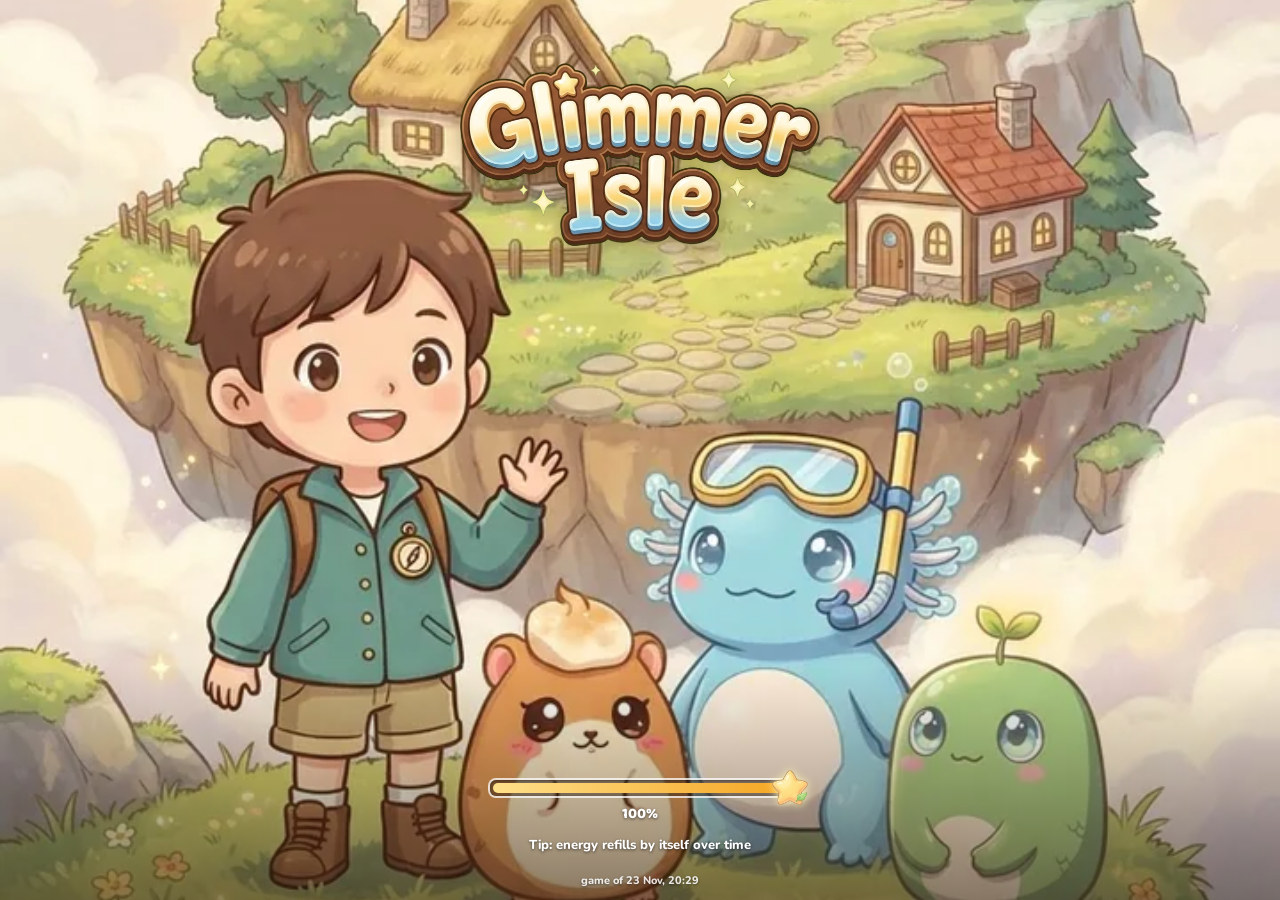
==== game-lite.html @ 123825a0 "Game update 1795465782" ====
<!doctype html>
<html lang="en">
<head>
<meta charset="utf-8">
<script>window.GAME_BUILD = 1795465782;</script>
<meta name="viewport" content="width=device-width, initial-scale=1, maximum-scale=1, user-scalable=no, viewport-fit=cover">
<script src="art.js"></script>
</head>
<body>
<title>Glimmer Isle</title>
<meta name="claude:viewport-fit-sides" content="cover">
<style>
@font-face {
  font-family: 'Baloo 2';
  font-style: normal;
  font-weight: 600;
  font-display: swap;
  src: url(fonts/Baloo2-600.woff2) format('woff2');
  unicode-range: U+0000-00FF, U+0131, U+0152-0153, U+02BB-02BC, U+02C6, U+02DA, U+02DC, U+0304, U+0308, U+0329, U+2000-206F, U+20AC, U+2122, U+2191, U+2193, U+2212, U+2215, U+FEFF, U+FFFD;
}
@font-face {
  font-family: 'Baloo 2';
  font-style: normal;
  font-weight: 700;
  font-display: swap;
  src: url(fonts/Baloo2-700.woff2) format('woff2');
  unicode-range: U+0000-00FF, U+0131, U+0152-0153, U+02BB-02BC, U+02C6, U+02DA, U+02DC, U+0304, U+0308, U+0329, U+2000-206F, U+20AC, U+2122, U+2191, U+2193, U+2212, U+2215, U+FEFF, U+FFFD;
}
@font-face {
  font-family: 'Baloo 2';
  font-style: normal;
  font-weight: 800;
  font-display: swap;
  src: url(fonts/Baloo2-800.woff2) format('woff2');
  unicode-range: U+0000-00FF, U+0131, U+0152-0153, U+02BB-02BC, U+02C6, U+02DA, U+02DC, U+0304, U+0308, U+0329, U+2000-206F, U+20AC, U+2122, U+2191, U+2193, U+2212, U+2215, U+FEFF, U+FFFD;
}
@font-face {
  font-family: 'Nunito';
  font-style: normal;
  font-weight: 600;
  font-display: swap;
  src: url(fonts/Nunito-600.woff2) format('woff2');
  unicode-range: U+0000-00FF, U+0131, U+0152-0153, U+02BB-02BC, U+02C6, U+02DA, U+02DC, U+0304, U+0308, U+0329, U+2000-206F, U+20AC, U+2122, U+2191, U+2193, U+2212, U+2215, U+FEFF, U+FFFD;
}
@font-face {
  font-family: 'Nunito';
  font-style: normal;
  font-weight: 800;
  font-display: swap;
  src: url(fonts/Nunito-800.woff2) format('woff2');
  unicode-range: U+0000-00FF, U+0131, U+0152-0153, U+02BB-02BC, U+02C6, U+02DA, U+02DC, U+0304, U+0308, U+0329, U+2000-206F, U+20AC, U+2122, U+2191, U+2193, U+2212, U+2215, U+FEFF, U+FFFD;
}

  /* Layout: a first-person path stage on top (HUD, actors, effects), the action bar with the compass under it, icon tabs at the bottom. One bright daytime look. */
  :root {
    --paper: #fbfaff; --card: #ffffff; --ink: #3b3557; --muted: #8a86a3; --line: #e5e1f0;
    --gold: #ffb627; --mint: #43c59e; --danger: #ff6b6b; --glow: #49c6e5; --night: #2b2645;
    --g0: #6fd38a; --g1: #5aa8ff; --g2: #a77bff; --g3: #ffb627;
    --display: "Baloo 2", "Trebuchet MS", system-ui, sans-serif;
    --body: "Nunito", system-ui, "Segoe UI", sans-serif;
    color-scheme: light;
  }
  * { box-sizing: border-box; }
  [hidden] { display: none !important; }
  html, body { height: 100%; }
  body { margin: 0; background: var(--paper); color: var(--ink); font-family: var(--body); font-weight: 600; font-size: 14px; -webkit-tap-highlight-color: transparent; user-select: none; -webkit-user-select: none; }
  body::before { content: ""; position: fixed; inset: 0 0 auto; height: env(safe-area-inset-top, 0px); z-index: 30; background: var(--paper); }
  button { font: inherit; color: inherit; cursor: pointer; }
  button:disabled { cursor: not-allowed; }
  button:focus-visible { outline: 3px solid var(--gold); outline-offset: 2px; }
  .app { max-width: 480px; margin: 0 auto; padding-left: max(12px, env(safe-area-inset-left, 0px)); padding-right: max(12px, env(safe-area-inset-right, 0px)); padding-block: 8px calc(78px + env(safe-area-inset-bottom, 0px)); display: grid; gap: 10px; }
  svg { display: block; }
  /* ---- stage ---- */
  .stage { position: relative; height: min(62vh, 560px); min-height: 380px; border-radius: 10px; overflow: hidden; background: #cfeef3; box-shadow: 0 8px 24px rgba(59,53,87,.15); isolation: isolate; }
  .stage > * { position: absolute; }
  #bg, #props, #actors, #fx { inset: 0; }
  #bg svg { width: 100%; height: 100%; }
  .walking .lane { animation: lane .65s linear; }
  @keyframes lane { to { stroke-dashoffset: -60; } }
  .prop { position: absolute; left: 0; top: 0; width: 70px; height: 90px; margin: -90px 0 0 -35px; transform-origin: 50% 100%; will-change: transform; }
  .hud { top: 8px; left: 8px; right: 8px; display: flex; gap: 6px; align-items: center; z-index: 5; }
  .pill { display: inline-flex; align-items: center; gap: 4px; background: rgba(255,255,255,.88); border-radius: 6px; padding: 3px 9px 3px 5px; font-family: var(--display); font-weight: 800; font-size: 14px; line-height: 1; font-variant-numeric: tabular-nums; box-shadow: 0 2px 6px rgba(59,53,87,.12); border: 0; }
  .pill svg { width: 18px; height: 18px; }
  .hud .grow { flex: 1; }
  .glowpill { min-width: 104px; }
  .glowpill .gbar { width: 46px; height: 6px; border-radius: 7px; background: #dfeef3; overflow: hidden; }
  .glowpill .gbar i { display: block; height: 100%; background: var(--glow); border-radius: 7px; transition: width .3s; }
  .zonebar { top: 44px; left: 8px; right: 8px; display: flex; justify-content: space-between; align-items: center; z-index: 5; }
  .zchips { display: flex; gap: 3px; background: rgba(255,255,255,.82); border-radius: 6px; padding: 3px 6px; align-items: center; }
  .zchips .mini { width: 24px; height: 24px; }
  .zchips .mini.no svg { filter: brightness(0) opacity(.25); }
  .zchips .crown { width: 22px; height: 22px; opacity: .3; } .zchips .crown.ready { opacity: 1; animation: pulse 1s infinite; } .zchips .crown.done { opacity: 1; }
  .xbadge { position: relative; width: 38px; height: 38px; border-radius: 50%; display: grid; place-items: center; font-family: var(--display); font-weight: 800; font-size: 13px; background: conic-gradient(var(--gold) calc(var(--p) * 1%), rgba(255,255,255,.5) 0); }
  .xbadge span { width: 30px; height: 30px; border-radius: 50%; background: #fff; display: grid; place-items: center; }
  .actor { position: absolute; transform: translate(-50%, -100%); display: grid; justify-items: center; z-index: 3; }
  .actor .spr { transform-origin: 50% 100%; }
  .actor .shadow { width: 60%; height: 12px; margin-top: -10px; border-radius: 50%; background: rgba(40,35,70,.18); }
  .actor .tag { position: relative; z-index: 2; margin-top: 4px; display: flex; gap: 4px; align-items: center; background: rgba(255,255,255,.9); border-radius: 6px; padding: 2px 8px; font-family: var(--display); font-weight: 800; font-size: 13px; white-space: nowrap; }
  .pop { animation: pop .45s cubic-bezier(.3,1.6,.5,1) both; }
  .actor.intro .pop { animation-delay: var(--d, .55s); }
  .actor.intro .ring, .actor.intro .target, .actor.intro .tag { animation: fadein .3s ease calc(var(--d, .55s) + .25s) both; }
  @keyframes fadein { from { opacity: 0; } }
  .flashfx { position: absolute; inset: 0; background: #fff; z-index: 7; pointer-events: none; animation: flash .45s ease-out forwards; }
  @keyframes flash { from { opacity: .85; } to { opacity: 0; } }
  .portal { position: absolute; left: 50%; top: 42%; width: 190px; height: 230px; margin: -115px 0 0 -95px; border-radius: 50%; pointer-events: none; background: radial-gradient(closest-side, #fff 0 30%, var(--gc) 62%, transparent 74%); animation: portal 1s ease-out forwards; }
  @keyframes portal { 0% { transform: scale(0, .2); opacity: 0; } 30% { transform: scale(1.05, 1); opacity: 1; } 100% { transform: scale(1.7); opacity: 0; } }
  .introrays { position: absolute; left: 50%; top: 42%; width: 420px; height: 420px; margin: -210px 0 0 -210px; border-radius: 50%; pointer-events: none; background: repeating-conic-gradient(color-mix(in srgb, var(--gc) 70%, #fff) 0 7deg, transparent 7deg 20deg); -webkit-mask: radial-gradient(circle, #000 15%, transparent 65%); mask: radial-gradient(circle, #000 15%, transparent 65%); animation: rays 1.2s ease-out forwards; }
  @keyframes rays { 0% { transform: scale(.2) rotate(0); opacity: 0; } 30% { opacity: 1; } 100% { transform: scale(1.2) rotate(70deg); opacity: 0; } }
  .excl { position: absolute; left: 50%; top: -6px; transform: translateX(-50%); width: 34px; height: 34px; border-radius: 50%; background: #fff; color: var(--danger); font-family: var(--display); font-weight: 800; font-size: 26px; display: grid; place-items: center; box-shadow: 0 3px 8px rgba(0,0,0,.2); z-index: 4; animation: excl 1.3s ease forwards; }
  @keyframes excl { 0% { transform: translateX(-50%) scale(0); } 15% { transform: translateX(-50%) scale(1.25); } 25%, 75% { transform: translateX(-50%) scale(1); opacity: 1; } 100% { opacity: 0; } }
  @keyframes pop { from { transform: scale(0); } }
  .idle { animation: idle 2.2s ease-in-out infinite; }
  @keyframes idle { 50% { transform: translateY(-6px) scaleY(1.03); } }
  .bounce { animation: bounce .9s ease-in-out infinite; }
  @keyframes bounce { 50% { transform: translateY(-10px); } }
  @keyframes pulse { 50% { transform: scale(1.18); } }
  .ring, .target { position: absolute; left: 50%; top: 45%; width: 150px; height: 150px; margin: -75px 0 0 -75px; border-radius: 50%; pointer-events: none; }
  .ring { border: 4px solid #fff; box-shadow: 0 0 12px rgba(255,255,255,.9); }
  .target { border: 3px dashed rgba(255,182,39,.9); transform: scale(.78); }
  .chance { position: absolute; left: 50%; bottom: -26px; transform: translateX(-50%); background: var(--ink); color: #fff; border-radius: 6px; padding: 1px 8px; font-family: var(--display); font-weight: 800; font-size: 12px; }
  .bars { top: 8px; left: 8px; right: 8px; display: grid; grid-template-columns: 1fr 1fr; gap: 8px; z-index: 6; }
  .hpbox { background: rgba(255,255,255,.92); border-radius: 7px; padding: 5px 8px; display: grid; gap: 3px; box-shadow: 0 2px 8px rgba(59,53,87,.15); }
  .hpbox .nm { display: flex; justify-content: space-between; gap: 4px; font-family: var(--display); font-weight: 800; font-size: 13px; line-height: 1; white-space: nowrap; overflow: hidden; }
  .bar { height: 8px; border-radius: 7px; background: #ece9f5; overflow: hidden; }
  .bar i { display: block; height: 100%; border-radius: 7px; background: var(--mint); transition: width .2s; }
  .bar.low i { background: var(--danger); } .bar.en { height: 4px; } .bar.en i { background: var(--glow); }
  .dmg { position: absolute; transform: translate(-50%, -50%); font-family: var(--display); font-weight: 800; font-size: 22px; color: #fff; -webkit-text-stroke: 1.5px var(--ink); pointer-events: none; z-index: 8; }
  .dmg.big { font-size: 30px; color: var(--gold); }
  .banner { left: 50%; top: 38%; transform: translate(-50%, -50%); z-index: 9; font-family: var(--display); font-weight: 800; font-size: 40px; color: #fff; -webkit-text-stroke: 2px var(--ink); paint-order: stroke fill; white-space: nowrap; pointer-events: none; text-shadow: 0 4px 0 rgba(59,53,87,.25); }
  .shade { inset: 0; background: rgba(43,38,69,.55); z-index: 10; display: grid; place-items: center; }
  .reveal { width: 210px; border-radius: 10px; padding: 6px; background: var(--gc, var(--g0)); box-shadow: 0 0 40px var(--gc, var(--g0)); animation: flip .6s cubic-bezier(.3,1.5,.5,1) both; }
  .reveal.q4 { background: linear-gradient(135deg, #ff8a8a, #ffd36b, #8affa8, #7fd4ff, #c79bff); }
  .reveal .in { background: #fff; border-radius: 7px; display: grid; justify-items: center; gap: 4px; padding: 12px 8px 14px; }
  .reveal .nm { font-family: var(--display); font-weight: 800; font-size: 22px; line-height: 1; }
  @keyframes flip { from { transform: rotateY(90deg) scale(.6); } }
  .rays { position: absolute; left: 50%; top: 50%; width: 520px; height: 520px; margin: -260px 0 0 -260px; background: repeating-conic-gradient(rgba(255,255,255,.35) 0 8deg, transparent 8deg 22deg); border-radius: 50%; animation: spin 6s linear infinite; pointer-events: none; -webkit-mask: radial-gradient(circle, #000 20%, transparent 70%); mask: radial-gradient(circle, #000 20%, transparent 70%); }
  @keyframes spin { to { transform: rotate(360deg); } }
  .fly { position: absolute; width: 26px; height: 26px; margin: -13px 0 0 -13px; z-index: 9; pointer-events: none; }
  .tapme { position: absolute; left: 50%; top: 100%; width: 34px; height: 34px; margin-left: -6px; animation: tap 1s ease-in-out infinite; pointer-events: none; }
  @keyframes tap { 50% { transform: translate(-6px, -8px); } }
  .shakeS { animation: shk .35s; }
  @keyframes shk { 25% { transform: translate(-6px, 3px); } 50% { transform: translate(6px, -3px); } 75% { transform: translate(-3px, 2px); } }
  .vs { left: 50%; top: 40%; transform: translate(-50%, -50%); z-index: 9; font-family: var(--display); font-weight: 800; font-size: 72px; color: var(--gold); -webkit-text-stroke: 3px var(--ink); paint-order: stroke fill; animation: vs .9s ease both; pointer-events: none; }
  @keyframes vs { 0% { transform: translate(-50%, -50%) scale(3); opacity: 0; } 30% { transform: translate(-50%, -50%) scale(1); opacity: 1; } 80% { opacity: 1; } 100% { opacity: 0; } }
  /* ---- action bar ---- */
  .actions { min-height: 128px; display: grid; align-items: center; }
  .dock { display: grid; grid-template-columns: 1fr auto 1fr; align-items: center; gap: 10px; }
  .compass { width: 116px; height: 116px; border-radius: 50%; border: 0; padding: 0; background: radial-gradient(circle at 50% 35%, #fff6d8, #ffd36b 55%, #e59a12); box-shadow: 0 6px 0 #c47f0a, 0 10px 24px rgba(229,154,18,.45); display: grid; place-items: center; position: relative; }
  .compass:active { transform: translateY(4px); box-shadow: 0 2px 0 #c47f0a, 0 6px 14px rgba(229,154,18,.4); }
  .compass:disabled { filter: grayscale(.75) brightness(1.05); }
  .compass .needle { width: 86px; height: 86px; transition: transform .6s cubic-bezier(.3,1.4,.5,1); }
  .compass .cost { position: absolute; bottom: -8px; left: 50%; transform: translateX(-50%); }
  .side { display: flex; justify-content: center; }
  .round { min-width: 64px; height: 52px; border-radius: 10px; border: 0; background: var(--card); box-shadow: 0 3px 0 var(--line), 0 4px 10px rgba(59,53,87,.08); font-family: var(--display); font-weight: 800; font-size: 18px; display: inline-flex; align-items: center; justify-content: center; gap: 4px; padding: 0 12px; }
  .round svg { width: 22px; height: 22px; }
  .round.on { background: var(--gold); color: #fff; box-shadow: 0 3px 0 #c47f0a; }
  .round:disabled { opacity: .45; }
  .round:active { transform: translateY(2px); }
  .row { display: flex; gap: 8px; justify-content: center; flex-wrap: wrap; }
  .big { height: 64px; min-width: 120px; border-radius: 10px; font-size: 22px; }
  .big.gold { background: var(--gold); color: #fff; box-shadow: 0 4px 0 #c47f0a; }
  .skill { width: 92px; height: 92px; border-radius: 50%; border: 0; padding: 7px; background: conic-gradient(var(--glow) calc(var(--e) * 1%), #e3e8f2 0); box-shadow: 0 4px 12px rgba(59,53,87,.15); }
  .skill span { width: 100%; height: 100%; border-radius: 50%; display: grid; place-items: center; background: var(--elc); color: #fff; font-family: var(--display); font-weight: 800; font-size: 15px; line-height: 1; -webkit-text-stroke: .6px rgba(0,0,0,.25); }
  .skill:disabled span { filter: grayscale(.6) brightness(.95); }
  .skill.ready { animation: pulse .8s infinite; }
  .swap { width: 56px; height: 56px; border-radius: 10px; border: 2px solid var(--line); background: var(--card); padding: 0; position: relative; overflow: hidden; }
  .swap .cd { position: absolute; inset: 0; background: rgba(59,53,87,.55); color: #fff; display: grid; place-items: center; font-family: var(--display); font-weight: 800; }
  .swap svg { width: 52px; height: 52px; margin: auto; }
  .jartype { font-size: 12px; min-width: 44px; height: 30px; padding: 0 8px; border-radius: 7px; }
  .hint { text-align: center; color: var(--muted); font-size: 12px; margin: 0; }
  /* ---- pages ---- */
  .page { display: grid; gap: 10px; }
  .head { display: flex; justify-content: space-between; align-items: center; gap: 8px; }
  h2 { font-family: var(--display); font-weight: 800; font-size: 24px; margin: 0; line-height: 1; }
  h3 { font-family: var(--display); font-weight: 800; font-size: 17px; margin: 4px 0 0; }
  .capw { display: grid; justify-items: center; gap: 3px; }
  .cap { font-family: var(--display); font-weight: 800; font-size: 12px; color: var(--muted); line-height: 1; white-space: nowrap; }
  .slots { display: grid; grid-template-columns: repeat(3, minmax(0, 1fr)); gap: 8px; }
  .slot, .tile { position: relative; border: 0; border-radius: 10px; display: grid; justify-items: center; align-content: end; gap: 2px; padding: 10px 4px 8px; background: linear-gradient(180deg, color-mix(in srgb, var(--gc) 38%, #fff), #fff 78%); box-shadow: 0 3px 0 var(--line), 0 6px 14px rgba(59,53,87,.08); }
  .slot { min-height: 150px; }
  .slot.empty { background: transparent; box-shadow: none; border: 2px dashed #d7d2e8; align-content: center; color: var(--muted); }
  .slot.swapping { outline: 3px solid var(--gold); animation: pulse 1s infinite; }
  .slot .plus { font-family: var(--display); font-size: 38px; line-height: 1; }
  .slot .nm, .tile .nm { font-family: var(--display); font-weight: 800; font-size: 14px; line-height: 1.05; text-align: center; overflow-wrap: anywhere; }
  .slot .lv, .tile .lv { display: inline-flex; align-items: center; gap: 4px; font-size: 12px; font-weight: 800; color: var(--muted); }
  .leadtag, .intag { position: absolute; top: 6px; left: 6px; display: inline-flex; align-items: center; gap: 2px; background: var(--gold); color: #fff; border-radius: 6px; padding: 1px 7px 1px 4px; font-size: 11px; font-weight: 800; }
  .leadtag svg { width: 12px; height: 12px; } .intag { background: var(--mint); padding: 1px 7px; }
  .tiles { display: grid; grid-template-columns: repeat(3, minmax(0, 1fr)); gap: 8px; }
  .tile { min-height: 120px; }
  .sheetbg { position: fixed; inset: 0; background: rgba(43,38,69,.45); z-index: 50; border: 0; }
  .sheet { position: fixed; left: 0; right: 0; bottom: 0; z-index: 51; max-width: 480px; margin: 0 auto; background: var(--paper); border-radius: 10px 26px 0 0; padding: 16px max(16px, env(safe-area-inset-right, 0px)) calc(18px + env(safe-area-inset-bottom, 0px)) max(16px, env(safe-area-inset-left, 0px)); display: grid; gap: 12px; max-height: 90vh; overflow-y: auto; animation: up .3s cubic-bezier(.3,1.3,.5,1); }
  @keyframes up { from { transform: translateY(30%); } }
  .hero { display: grid; place-items: center; height: 170px; border-radius: 10px; background: radial-gradient(circle at 50% 60%, color-mix(in srgb, var(--gc) 45%, #fff), #fff 72%); }
  .tags { display: flex; gap: 6px; flex-wrap: wrap; justify-content: center; }
  .tag2 { display: inline-flex; align-items: center; gap: 4px; background: #f2f0f9; border-radius: 6px; padding: 3px 9px; font-size: 12px; font-weight: 800; }
  .stats2 { display: grid; gap: 7px; }
  .sb { display: grid; grid-template-columns: 64px 1fr 34px; align-items: center; gap: 8px; font-size: 13px; font-weight: 800; }
  .sb b { text-align: right; font-variant-numeric: tabular-nums; }
  .sb .bar { height: 9px; }
  .matchup { text-align: center; font-size: 13px; color: var(--muted); margin: 0; }
  .btns { display: grid; gap: 8px; }
  .big2 { border: 0; border-radius: 10px; min-height: 56px; padding: 8px 14px; background: var(--card); box-shadow: 0 3px 0 var(--line); text-align: left; font-family: var(--display); font-weight: 800; font-size: 17px; display: grid; grid-template-columns: auto 1fr; align-items: center; column-gap: 10px; }
  .big2 svg { width: 24px; height: 24px; grid-row: span 2; }
  .big2 small { grid-column: 2; font-family: var(--body); font-size: 12px; font-weight: 700; color: var(--muted); }
  .big2.gold { background: var(--gold); color: #fff; box-shadow: 0 3px 0 #c47f0a; } .big2.gold small { color: #fff4dc; }
  .big2.danger { color: var(--danger); }
  .big2:disabled { opacity: .5; }
  .atlas { background: #f3e3c3; border: 6px solid #7a5638; border-radius: 10px; padding: 10px; display: grid; gap: 10px; box-shadow: 0 6px 18px rgba(59,53,87,.18); }
  .atlas h2 { color: #5b3f2a; }
  .zcards { display: flex; gap: 8px; overflow-x: auto; scrollbar-width: none; padding-bottom: 2px; }
  .zcards::-webkit-scrollbar { display: none; }
  .zcard { flex: 0 0 104px; height: 88px; border: 3px solid #c9a97e; border-radius: 10px; background: radial-gradient(120% 60% at 50% 120%, var(--gr) 0 55%, transparent 56%), linear-gradient(var(--sky), #fff); position: relative; display: grid; align-content: end; justify-items: start; padding: 5px 6px; text-align: left; font-family: var(--display); font-weight: 800; color: #3e2f45; }
  .zcard .zn { font-size: 13px; line-height: 1.05; background: rgba(255,255,255,.85); border-radius: 7px; padding: 1px 5px; }
  .zcard .zc { position: absolute; top: 5px; right: 5px; font-size: 11px; background: #7a5638; color: #fff; border-radius: 6px; padding: 1px 7px; }
  .zcard .zl { position: absolute; inset: 0; border-radius: 7px; background: rgba(60,42,30,.55); display: grid; place-items: center; align-content: center; gap: 2px; color: #fff; font-size: 11px; }
  .zcard .zl svg { width: 22px; height: 22px; }
  .zcard.sel { border-color: var(--gold); box-shadow: 0 0 0 3px rgba(255,182,39,.35); }
  .zcard .here { position: absolute; top: 5px; left: 5px; width: 20px; height: 20px; }
  .zmap { position: relative; height: 340px; border-radius: 10px; overflow: hidden; border: 3px solid #7a5638; }
  .zmap > svg { position: absolute; inset: 0; width: 100%; height: 100%; }
  .pin { position: absolute; width: 64px; height: 64px; margin: -32px 0 0 -32px; border: 0; padding: 0; border-radius: 50% 50% 50% 0; transform: rotate(-45deg); display: grid; place-items: center; box-shadow: 0 5px 8px rgba(40,25,10,.35); }
  .pin > span { transform: rotate(45deg); width: 52px; height: 52px; border-radius: 50%; overflow: hidden; display: grid; place-items: center; background: #fff8e6; }
  .pin > span svg, .pin > span img { width: 50px !important; height: auto; }
  .pin.caught { background: radial-gradient(circle at 30% 30%, #fff3b0, #ffb627 70%); box-shadow: 0 0 18px rgba(255,190,60,.9), 0 5px 8px rgba(40,25,10,.3); }
  .pin.seen, .pin.unknown { background: #6b4a33; }
  .pin.seen > span, .pin.unknown > span { background: #3f2d22; color: #b39478; font-family: var(--display); font-size: 26px; }
  .pin.seen > span svg, .pin.seen > span img { filter: brightness(0) opacity(.45); }
  .pin.boss { width: 78px; height: 78px; margin: -39px 0 0 -39px; background: conic-gradient(#ff8a8a, #ffd36b, #8affa8, #7fd4ff, #c79bff, #ff8a8a); }
  .pin.boss > span { width: 64px; height: 64px; } .pin.boss > span svg, .pin.boss > span img { width: 62px !important; }
  .pin.boss.locked { background: #6b4a33; }
  .pin.sel { outline: 4px solid #fff; }
  .mtrack { position: relative; display: flex; justify-content: space-between; align-items: center; padding: 0 8px 14px; }
  .mtrack::before { content: ""; position: absolute; left: 24px; right: 24px; top: 20px; height: 5px; background: #c9a97e; border-radius: 3px; }
  .mnode { position: relative; z-index: 1; width: 42px; height: 42px; border-radius: 50%; border: 3px solid #7a5638; background: #e8d6b0; display: grid; place-items: center; padding: 0; }
  .mnode svg { width: 22px; height: 22px; }
  .mnode small { position: absolute; bottom: -16px; left: 50%; transform: translateX(-50%); font-size: 10px; font-weight: 800; color: #7a5638; white-space: nowrap; }
  .mnode.claim { background: var(--gold); animation: pulse 1s infinite; }
  .mnode.done { background: #b9e4bf; }
  .pininfo { display: grid; grid-template-columns: 76px 1fr; gap: 10px; align-items: center; }
  .pininfo .forms { display: flex; gap: 6px; align-items: center; flex-wrap: wrap; font-size: 12px; font-weight: 800; color: var(--muted); }
  .travelfx { position: fixed; inset: 0; z-index: 60; display: grid; place-items: center; background: linear-gradient(#bfe0ff, #fff6e6); animation: tfade 1.6s ease forwards; pointer-events: none; }
  .travelfx .bl { width: 90px; animation: rise 1.6s ease-in-out forwards; }
  .travelfx .tn { position: absolute; bottom: 30%; font-family: var(--display); font-weight: 800; font-size: 28px; color: #5b3f2a; }
  @keyframes rise { from { transform: translateY(120px); } to { transform: translateY(-160px); } }
  @keyframes tfade { 0% { opacity: 0; } 15%, 80% { opacity: 1; } 100% { opacity: 0; } }
  .arena { position: fixed; inset: 0; z-index: 25; background: linear-gradient(#2e2752, #4a3b77); padding: env(safe-area-inset-top, 0px) 0 0; overflow: hidden; }
  .arena > .vs, .arena > .banner { position: absolute; }
  #afx { position: absolute; inset: 0; pointer-events: none; z-index: 30; }
  #aview { position: relative; height: 100%; max-width: 480px; margin: 0 auto; display: grid; grid-template-rows: auto 1fr auto; }
  .ahead { display: flex; justify-content: space-between; align-items: flex-start; padding: 10px max(12px, env(safe-area-inset-left, 0px)) 6px; color: #fff; }
  .ahead .aside { display: grid; gap: 4px; } .ahead .aside.r { justify-items: end; }
  .aname { font-family: var(--display); font-weight: 800; font-size: 18px; line-height: 1; }
  .tdots { display: flex; gap: 4px; }
  .tdot { width: 34px; height: 34px; border-radius: 50%; background: rgba(255,255,255,.92); display: grid; place-items: center; overflow: hidden; }
  .tdot svg, .tdot img { width: 30px !important; height: auto; }
  .tdot.out { filter: grayscale(1); opacity: .35; } .tdot.cur { box-shadow: 0 0 0 3px var(--gold); }
  .afield { position: relative; margin: 0 10px; border-radius: 10px; overflow: hidden; min-height: 300px; }
  .afield > svg.abg { position: absolute; inset: 0; width: 100%; height: 100%; }
  .hpcard { position: absolute; top: 8px; width: 46%; background: rgba(255,255,255,.93); border-radius: 7px; padding: 5px 8px; display: grid; gap: 3px; z-index: 5; }
  .hpcard.me { left: 8px; } .hpcard.foe { right: 8px; }
  .hpcard .nm { display: flex; justify-content: space-between; gap: 4px; font-family: var(--display); font-weight: 800; font-size: 13px; line-height: 1; white-space: nowrap; overflow: hidden; }
  .trainer { position: absolute; z-index: 2; } .trainer.me { left: 2%; bottom: 2%; width: 74px; } .trainer.foe { right: 5%; top: 30%; width: 54px; }
  .trainer.enter.me { animation: slidein-l .6s ease-out both; } .trainer.enter.foe { animation: slidein-r .6s ease-out both; }
  @keyframes slidein-l { from { transform: translateX(-120px); opacity: 0; } } @keyframes slidein-r { from { transform: translateX(120px); opacity: 0; } }
  .shieldfx { position: absolute; left: 50%; top: 40%; width: 160px; height: 160px; margin: -80px 0 0 -80px; border-radius: 50%; border: 4px solid rgba(127,231,255,.95); box-shadow: 0 0 22px #7fe7ff, inset 0 0 22px #7fe7ff; pointer-events: none; animation: pulse 1s infinite; }
  .actrl { display: grid; gap: 10px; padding: 10px max(12px, env(safe-area-inset-right, 0px)) calc(12px + env(safe-area-inset-bottom, 0px)) max(12px, env(safe-area-inset-left, 0px)); }
  .skills { display: flex; justify-content: center; align-items: center; gap: 16px; }
  .skill2 { width: 74px; height: 74px; border-radius: 50%; border: 0; padding: 6px; background: conic-gradient(#7fe7ff calc(var(--e) * 1%), #e3e8f2 0); }
  .skill2 span { width: 100%; height: 100%; border-radius: 50%; display: grid; place-items: center; align-content: center; background: #3fa9d6; color: #fff; font-family: var(--display); font-weight: 800; font-size: 14px; line-height: 1; }
  .skill2 small { font-family: var(--body); font-size: 11px; opacity: .9; }
  .skill2:disabled span { filter: grayscale(.6) brightness(.95); }
  .switchrow { display: flex; justify-content: center; gap: 8px; }
  .sw { position: relative; width: 70px; border: 0; border-radius: 10px; background: #fff; padding: 4px 4px 5px; display: grid; justify-items: center; gap: 2px; overflow: hidden; }
  .sw svg, .sw img { width: 46px !important; height: auto; }
  .sw .bar { height: 5px; width: 100%; } .sw.cur { outline: 3px solid var(--gold); } .sw:disabled { opacity: .5; }
  .sw .tagcur { position: absolute; top: 2px; left: 2px; right: 2px; background: var(--gold); color: #fff; font-size: 9px; font-weight: 800; border-radius: 6px; }
  .sw .cd { position: absolute; inset: 0; background: rgba(59,53,87,.55); color: #fff; display: grid; place-items: center; font-family: var(--display); font-weight: 800; }
  .arow { display: flex; justify-content: center; gap: 10px; } .arow .cap { color: #d8d0f0; }
  .autochip { position: absolute; top: calc(92px + env(safe-area-inset-top, 0px)); right: 12px; z-index: 6; display: inline-flex; align-items: center; gap: 6px; border: 0; border-radius: 6px; padding: 5px 6px 5px 10px;
    background: rgba(255,255,255,.92); color: #5b4636; font-family: var(--display); font-weight: 800; font-size: 13px; box-shadow: 0 3px 10px rgba(40,40,60,.22); }
  .autochip svg { width: 18px; height: 18px; } .autochip.on svg { animation: spin 2.4s linear infinite; }
  .autochip b { border-radius: 6px; padding: 3px 10px; color: #fff; background: #e5603b; }
  .autochip:not(.on) b { background: #4cb648; }
  #aview > .autochip { top: calc(48px + env(safe-area-inset-top, 0px)); left: 50%; right: auto; transform: translateX(-50%); }
  .glowpill { position: relative; }
  .gnext { position: absolute; right: 0; top: calc(100% + 2px); font-family: var(--body); font-size: 11px; font-weight: 800; color: #fff; text-shadow: 0 1px 3px rgba(30,40,60,.6); white-space: nowrap; }
  .glowchest { filter: drop-shadow(0 0 14px #7fe7ff) drop-shadow(0 0 6px #fff) hue-rotate(160deg) saturate(1.2); } .glowchest.art { filter: drop-shadow(0 0 14px #7fe7ff) drop-shadow(0 0 6px #fff); }  /* the painted glowing chest keeps its wood color */
  /* living compass */
  .compass { overflow: visible; isolation: isolate; }
  .compass > svg, .compass .cneedle-wrap { position: absolute; inset: 0; margin: auto; pointer-events: none; }
  .compass .cface { width: 90px; height: 90px; }
  .compass .cbezel { width: 112px; height: 112px; animation: bezel 18s linear infinite; }
  .compass .cneedle-wrap { width: 84px; height: 84px; display: block; }
  .compass .needle { width: 84px; height: 84px; transition: none; transform-origin: 50% 50%; animation: sway 3.2s ease-in-out infinite; filter: drop-shadow(0 2px 1px rgba(90,50,10,.3)); }
  .compass .cglow { position: absolute; inset: -14px; border-radius: 50%; z-index: -1; pointer-events: none; background: radial-gradient(closest-side, rgba(255,214,107,.75), rgba(255,214,107,0)); animation: breathe 2.4s ease-in-out infinite; }
  .compass .cripple { position: absolute; inset: -4px; border-radius: 50%; border: 4px solid rgba(255,255,255,.95); opacity: 0; pointer-events: none; }
  .compass .cshine { position: absolute; inset: 13px; border-radius: 50%; overflow: hidden; pointer-events: none; }
  .compass .cshine::before { content: ""; position: absolute; top: -20%; bottom: -20%; width: 34%; left: -60%; transform: skewX(-20deg); background: linear-gradient(90deg, transparent, rgba(255,255,255,.75), transparent); animation: shine 4.5s ease-in-out infinite; }
  .compass .cspark { position: absolute; inset: 0; pointer-events: none; animation: orbit 6s linear infinite; }
  .compass .cspark.b { animation-duration: 9s; animation-direction: reverse; }
  .compass .cspark::before { content: ""; position: absolute; left: 50%; top: -7px; width: 10px; height: 10px; margin-left: -5px; background: #fff; clip-path: polygon(50% 0, 62% 38%, 100% 50%, 62% 62%, 50% 100%, 38% 62%, 0 50%, 38% 38%); filter: drop-shadow(0 0 4px #ffe38a); animation: twinkle 1.4s ease-in-out infinite; }
  .compass .cspark.b::before { width: 7px; height: 7px; margin-left: -3.5px; top: auto; bottom: -5px; animation-delay: .7s; }
  .compass:disabled .cbezel, .compass:disabled .needle, .compass:disabled .cglow, .compass:disabled .cshine::before, .compass:disabled .cspark { animation: none; }
  .compass:disabled .cglow, .compass:disabled .cspark { opacity: 0; }
  @keyframes bezel { to { transform: rotate(360deg); } }
  @keyframes sway { 0%, 100% { transform: rotate(-9deg); } 50% { transform: rotate(9deg); } }
  @keyframes breathe { 0%, 100% { transform: scale(.92); opacity: .65; } 50% { transform: scale(1.06); opacity: 1; } }
  @keyframes shine { 0%, 62% { left: -60%; } 85%, 100% { left: 130%; } }
  @keyframes orbit { to { transform: rotate(360deg); } }
  @keyframes twinkle { 0%, 100% { transform: scale(.6); opacity: .6; } 50% { transform: scale(1.15); opacity: 1; } }
  @media (prefers-reduced-motion: reduce) { .compass .cbezel, .compass .needle, .compass .cglow, .compass .cshine::before, .compass .cspark { animation: none !important; } }
  /* loading screen */
  #splash { position: fixed; inset: 0; z-index: 100; overflow: hidden; display: grid; grid-template-rows: 1fr auto auto auto 1fr; justify-items: center; gap: 10px; padding: 24px 20px calc(36px + env(safe-area-inset-bottom, 0px));
    background: linear-gradient(#9fdcf5 0%, #cfeefa 45%, #fff4e2 100%); transition: opacity .7s ease, transform .7s ease; font-family: var(--display); }
  #splash.done { opacity: 0; transform: scale(1.06); pointer-events: none; }
  .sp-sky { position: absolute; inset: 0; pointer-events: none; }
  .sp-sun { position: absolute; right: 12%; top: 9%; width: 90px; height: 90px; border-radius: 50%; background: radial-gradient(#fffbe0 40%, rgba(255,240,170,.0) 72%); animation: breathe 3s ease-in-out infinite; }
  .sp-cloud { position: absolute; width: 120px; opacity: .9; animation: drift 26s linear infinite; }
  .sp-cloud.c1 { top: 14%; left: -30%; } .sp-cloud.c2 { top: 30%; left: -30%; width: 80px; animation-duration: 34s; animation-delay: -14s; opacity: .7; } .sp-cloud.c3 { top: 58%; left: -30%; width: 100px; animation-duration: 30s; animation-delay: -6s; opacity: .8; }
  @keyframes drift { to { transform: translateX(170vw); } }
  .sp-star { position: absolute; width: 12px; height: 12px; background: #fff; clip-path: polygon(50% 0, 62% 38%, 100% 50%, 62% 62%, 50% 100%, 38% 62%, 0 50%, 38% 38%); filter: drop-shadow(0 0 4px #fff3b0); animation: twinkle 2s ease-in-out infinite; }
  .sp-title { grid-row: 2; position: relative; text-align: center; animation: sp-in .8s cubic-bezier(.3,1.5,.5,1) both; }
  .sp-title h1 { margin: 0; font-size: 50px; font-weight: 800; line-height: 1; color: #fff; letter-spacing: .5px;
    text-shadow: 0 3px 0 #f5a623, 0 6px 0 #c47f0a, 0 10px 18px rgba(150,90,20,.35); }
  .sp-title p { margin: 8px 0 0; font-size: 16px; font-weight: 700; color: #5b4636; opacity: .8; letter-spacing: 1px; }
  @keyframes sp-in { from { transform: translateY(-30px) scale(.8); opacity: 0; } }
  .sp-island { grid-row: 3; position: relative; margin-top: 74px; width: min(300px, 82vw); animation: sp-float 4s ease-in-out infinite; }
  .sp-island svg { width: 100%; overflow: visible; display: block; }
  @keyframes sp-float { 0%, 100% { transform: translateY(0); } 50% { transform: translateY(-10px); } }
  .sp-palm { transform-origin: 70px 18px; animation: sp-sway 3s ease-in-out infinite; }
  @keyframes sp-sway { 50% { transform: rotate(6deg); } }
  .sp-fall { animation: sp-fall .6s linear infinite; }
  @keyframes sp-fall { to { stroke-dashoffset: -18; } }
  .sp-mons { position: absolute; left: 0; right: 0; top: -58px; display: flex; justify-content: center; align-items: flex-end; gap: 4px; z-index: 1; }
  .sp-mons > span { display: block; animation: sp-hop 1.6s ease-in-out infinite; transform-origin: 50% 100%; }
  .sp-mons > span:nth-child(2) { animation-delay: .25s; } .sp-mons > span:nth-child(3) { animation-delay: .5s; }
  @keyframes sp-hop { 0%, 60%, 100% { transform: translateY(0) scale(1); } 20% { transform: translateY(0) scale(1.08, .9); } 40% { transform: translateY(-22px) scale(.95, 1.06); } }
  .sp-load { grid-row: 4; width: min(260px, 72vw); display: grid; gap: 10px; justify-items: center; margin-top: 18px; }
  .sp-bar { position: relative; width: 100%; height: 16px; border-radius: 6px; background: rgba(255,255,255,.7); box-shadow: inset 0 2px 4px rgba(91,70,54,.15), 0 2px 8px rgba(91,70,54,.12); }
  .sp-bar i { position: absolute; left: 3px; top: 3px; bottom: 3px; width: 0; border-radius: 6px; background: linear-gradient(90deg, #ffe08a, #f5a623); transition: width .35s ease; }
  .sp-bar b { position: absolute; top: 50%; left: 0; width: 22px; height: 26px; margin: -15px 0 0 -11px; transition: left .35s ease;
    background: radial-gradient(circle at 40% 60%, #e8fbff 0 25%, #49c6e5 60%); clip-path: path("M11 0 C11 0 22 13 22 18 A11 8 0 0 1 0 18 C0 13 11 0 11 0Z"); filter: drop-shadow(0 0 4px #7fe7ff); }
  .sp-bar b.loadstar { width: 36px; height: 36px; margin: -19px 0 0 -18px; background: center / contain no-repeat; clip-path: none; filter: drop-shadow(0 0 5px #fff3b0); animation: sp-starwob 1.8s ease-in-out infinite; }
  @keyframes sp-starwob { 0%, 100% { transform: rotate(-8deg) scale(1); } 50% { transform: rotate(8deg) scale(1.08); } }
  .sp-tip { margin: 0; font-family: var(--body); font-size: 13px; font-weight: 700; color: #8a6d55; text-align: center; min-height: 18px; }
  @media (prefers-reduced-motion: reduce) { #splash *, #splash { animation: none !important; } }
  .zrow { display: flex; align-items: center; gap: 6px; }
  .zarrow { width: 34px; height: 34px; border: 0; border-radius: 50%; padding: 0; display: grid; place-items: center; background: rgba(255,255,255,.55); color: #fff; font-family: var(--display); font-weight: 800; font-size: 28px; line-height: 1; padding-bottom: 4px; text-shadow: 0 1px 3px rgba(30,40,60,.45); backdrop-filter: blur(4px); box-shadow: 0 2px 8px rgba(30,40,60,.15); }
  .zarrow.locked { padding: 0; background: rgba(60,50,70,.35); } .zarrow.locked svg { width: 16px; height: 16px; }
  .zarrow.off { visibility: hidden; background: none; box-shadow: none; }
  .zarrow:active { transform: scale(.9); }
  .zrow .ztitle::after { content: none; }
  .mstars { color: #f5a623; font-size: 12px; line-height: 1; letter-spacing: 1px; text-shadow: 0 1px 1px rgba(150,80,0,.3); }
  .starrow { display: flex; justify-content: center; gap: 4px; font-size: 22px; line-height: 1; margin-top: -2px; }
  .starrow span { color: #e8dcc6; } .starrow span.on { color: #f5a623; text-shadow: 0 0 8px rgba(255,200,80,.7); }
  .big2.starup:not(:disabled) { background: linear-gradient(90deg, #ffe3ef, #fff4c9, #e3fbe4, #e0f2ff, #efe4ff); }
  /* rainbowedge */ .slot[style*="--gc:#ff9ad1"], .tile[style*="--gc:#ff9ad1"], .hero[style*="--gc:#ff9ad1"] { box-shadow: 0 3px 12px rgba(91,70,54,.14), inset 0 0 0 3px transparent; border: 3px solid transparent; background: linear-gradient(#fffaf2, #fff3fa) padding-box, linear-gradient(var(--ra, 0deg), #ff8a8a, #ffd36b, #8ae68a, #7fd4ff, #c79bff, #ff8a8a) border-box; animation: rainbowedge 4s linear infinite; }
  @property --ra { syntax: '<angle>'; initial-value: 0deg; inherits: false; }
  @keyframes rainbowedge { to { --ra: 360deg; } }
  .tag2.asc { background: linear-gradient(90deg, #e9e0ff, #ffe9f4); color: #6b4fb0; }
  .big2.ascend.ready { background: linear-gradient(135deg, #b9a4ff, #ff9ad1); color: #fff; text-shadow: 0 1px 2px rgba(80,40,120,.45); box-shadow: 0 4px 14px rgba(160,110,255,.45); }
  .big2.ascend.ready small { color: #fff4fb; }
  .doors { display: grid; gap: 8px; }
  .door { display: grid; grid-template-columns: 40px 1fr auto; align-items: center; gap: 10px; border: 0; border-radius: 10px; padding: 10px 14px; background: #fff; color: var(--brown, #5b4636); text-align: left; box-shadow: 0 3px 12px rgba(91,70,54,.14); }
  .door > svg { width: 26px; height: 26px; justify-self: center; }
  .door b { display: block; font-family: var(--display); font-weight: 800; font-size: 17px; line-height: 1.1; }
  .door small { display: block; font-size: 12px; font-weight: 700; color: var(--brown-2, #8a6d55); }
  .door i { font-style: normal; font-family: var(--display); font-size: 26px; color: var(--brown-2, #8a6d55); }
  .door.hot { box-shadow: 0 0 0 3px #ffd36b, 0 3px 12px rgba(245,166,35,.35); }
  .door.hot small { color: #c47f0a; }
  .sheethead { display: grid; grid-template-columns: auto 1fr auto; align-items: center; gap: 8px; }
  .sheethead h3 { margin: 0; text-align: center; font-size: 20px; }
  .minihero { display: grid; grid-template-columns: 86px 1fr; gap: 12px; align-items: center; }
  .minihero .hero { height: 86px; border-radius: 10px; }
  .minihero .nmrow { font-size: 20px; margin-bottom: 6px; }
  .starrow.big { font-size: 40px; gap: 8px; margin: 4px 0; }
  .nextstar { display: grid; gap: 4px; font-size: 14px; font-weight: 800; }
  .nextstar b { font-family: var(--display); font-size: 16px; }
  .seg { display: grid; grid-auto-flow: column; grid-auto-columns: 1fr; gap: 4px; padding: 4px; border-radius: 6px; background: rgba(91,70,54,.07); }
  .seg button { border: 0; border-radius: 6px; padding: 8px 0; background: none; font-family: var(--display); font-weight: 800; font-size: 15px; color: var(--brown-2, #8a6d55); }
  .seg button.on { background: #fff; color: var(--brown, #5b4636); box-shadow: 0 2px 8px rgba(91,70,54,.15); }
  .slist { display: grid; gap: 10px; }
  .srow { display: grid; grid-template-columns: 44px 1fr auto; align-items: center; gap: 12px; padding: 12px 14px; border-radius: 10px; background: #fff; box-shadow: 0 3px 12px rgba(91,70,54,.12); }
  .srow .ic svg { width: 36px; height: 36px; display: block; margin: auto; }
  .srow b, .setrow span, .choice span { font-family: var(--display); font-weight: 800; font-size: 17px; line-height: 1.15; }
  .srow small { display: block; font-size: 12px; font-weight: 700; color: var(--brown-2, #8a6d55); line-height: 1.3; }
  .price { display: inline-flex; align-items: center; gap: 4px; border: 0; border-radius: 6px; padding: 8px 14px; font-family: var(--display); font-weight: 800; font-size: 15px; color: #fff;
    background: linear-gradient(#ffe08a, #f5a623); text-shadow: 0 1px 2px rgba(150,80,0,.4); box-shadow: 0 3px 8px rgba(245,166,35,.35); }
  .price svg { width: 16px; height: 16px; } .price:disabled { opacity: .45; }
  .setrow, .choice { display: grid; grid-template-columns: 1fr auto auto; align-items: center; gap: 10px; border: 0; border-radius: 10px; padding: 14px 16px; background: #fff; color: var(--brown, #5b4636); text-align: left; box-shadow: 0 2px 10px rgba(91,70,54,.1); }
  .setrow b { font-size: 14px; font-weight: 800; color: #c47f0a; }
  .setrow i, .choice i { font-style: normal; font-family: var(--display); font-size: 22px; color: var(--brown-2, #8a6d55); }
  .choice.on { box-shadow: 0 0 0 3px #ffd36b, 0 2px 10px rgba(245,166,35,.25); } .choice.on i { color: #4cb648; }
  .bgimg { position: absolute; inset: 0; background-size: cover; background-position: center 60%; transform-origin: 50% 42%; }
  .bgimg.back { opacity: 0; }
  .abgimg { position: absolute; inset: 0; background-size: cover; background-position: center; }
  .card { background: var(--card); border-radius: 10px; padding: 10px; box-shadow: 0 3px 0 var(--line), 0 6px 16px rgba(59,53,87,.06); }
  .mon { display: grid; grid-template-columns: 76px 1fr; gap: 10px; align-items: center; }
  .mon.lead { outline: 3px solid var(--gold); }
  .mon .info { min-width: 0; display: grid; gap: 6px; }
  .nmrow { display: flex; gap: 6px; align-items: center; flex-wrap: wrap; font-family: var(--display); font-weight: 800; font-size: 17px; line-height: 1; }
  .grade { font-size: 11px; font-weight: 800; padding: 2px 7px; border-radius: 6px; color: #fff; font-family: var(--body); }
  .q0 { background: var(--g0); } .q1 { background: var(--g1); } .q2 { background: var(--g2); } .q3 { background: var(--g3); }
  .q4 { background: linear-gradient(90deg, #ff8a8a, #ffc94d, #6fd38a, #5aa8ff, #a77bff); }
  .el { width: 14px; height: 14px; border-radius: 50%; display: inline-block; }
.el.elic { background: none; box-shadow: none !important; border-radius: 0; width: 18px; height: 18px; vertical-align: middle; flex: none; } .el.elic svg { width: 100%; height: 100%; display: block; }
.tcard .tname .el.elic, .hmeta .el.elic { width: 16px; height: 16px; } .pmon .el.elic { width: 13px; height: 13px; }
  .stats { display: flex; gap: 10px; color: var(--muted); font-size: 12px; font-variant-numeric: tabular-nums; }
  .mini-btns { display: flex; gap: 6px; flex-wrap: wrap; }
  .mb { height: 36px; border-radius: 7px; border: 0; background: #f2f0f9; font-family: var(--display); font-weight: 800; font-size: 14px; display: inline-flex; align-items: center; gap: 4px; padding: 0 10px; }
  .mb svg { width: 16px; height: 16px; }
  .mb.gold { background: var(--gold); color: #fff; }
  .mb:disabled { opacity: .4; }
  .book { display: grid; grid-template-columns: repeat(4, minmax(0, 1fr)); gap: 8px; }
  .cell { border-radius: 10px; padding: 6px 2px 4px; display: grid; justify-items: center; gap: 2px; background: #f4f2fa; }
  .cell.got { background: var(--card); box-shadow: 0 2px 0 var(--line); }
  .cell.boss { outline: 2px solid var(--gold); }
  .cell .nm { font-size: 10px; font-weight: 800; color: var(--muted); }
  .cell .q { width: 54px; height: 54px; display: grid; place-items: center; font-family: var(--display); font-size: 26px; color: #d7d2e8; }
  .sil svg { filter: brightness(0) opacity(.18); }
  .eggs { display: grid; grid-template-columns: repeat(3, minmax(0, 1fr)); gap: 10px; }
  .eggslot { display: grid; justify-items: center; gap: 6px; padding: 14px 6px; }
  .eggslot .ring2 { width: 84px; height: 84px; border-radius: 50%; display: grid; place-items: center; background: conic-gradient(var(--gold) calc(var(--p) * 1%), #f0edf7 0); }
  .eggslot .ring2 > div { width: 72px; height: 72px; border-radius: 50%; background: #fff; display: grid; place-items: center; }
  .wob { animation: wob 1.6s ease-in-out infinite; transform-origin: 50% 90%; }
  @keyframes wob { 10% { transform: rotate(-8deg); } 20% { transform: rotate(8deg); } 30% { transform: rotate(0); } }
  .shop { display: grid; grid-template-columns: repeat(2, minmax(0, 1fr)); gap: 10px; }
  .item { display: grid; justify-items: center; gap: 6px; padding: 12px 8px; text-align: center; }
  .item .ic svg { width: 40px; height: 40px; }
  .item .nm { font-family: var(--display); font-weight: 800; font-size: 15px; line-height: 1.1; }
  .starters { display: grid; grid-template-columns: repeat(3, minmax(0, 1fr)); gap: 10px; }
  .starter { border: 0; display: grid; justify-items: center; gap: 4px; padding: 10px 4px; }
  .map { display: grid; gap: 10px; }
  .isle { display: grid; grid-template-columns: 64px 1fr auto; gap: 10px; align-items: center; border: 0; text-align: left; }
  .isle .dot { width: 64px; height: 64px; border-radius: 50%; display: grid; place-items: center; }
  .isle:disabled { opacity: .5; }
  .saved { text-align: center; color: var(--muted); font-size: 11px; }
  nav { position: fixed; left: 0; right: 0; bottom: 0; z-index: 20; background: rgba(251,250,255,.96); border-top: 1px solid var(--line); padding: 5px max(8px, env(safe-area-inset-right, 0px)) calc(5px + env(safe-area-inset-bottom, 0px)) max(8px, env(safe-area-inset-left, 0px)); }
  nav .tabs { max-width: 480px; margin: 0 auto; display: grid; grid-template-columns: repeat(5, 1fr); gap: 3px; }
  nav button { height: 54px; border: 0; background: transparent; border-radius: 10px; font-family: var(--display); font-weight: 800; font-size: 12px; color: var(--muted); display: grid; justify-items: center; align-content: center; gap: 1px; }
  nav button svg { width: 26px; height: 26px; }
  nav button[aria-current="page"] { color: var(--ink); background: #fff; box-shadow: 0 2px 0 var(--line); }
  nav button:disabled { opacity: .35; }
  .toast { position: fixed; left: 50%; transform: translateX(-50%); bottom: calc(72px + env(safe-area-inset-bottom, 0px)); background: var(--ink); color: #fff; font-family: var(--display); font-weight: 800; font-size: 15px; padding: 8px 14px; border-radius: 10px; width: max-content; max-width: min(440px, calc(100vw - 32px)); text-align: center; z-index: 40; }
  @media (prefers-reduced-motion: reduce) { .idle, .bounce, .wob, .rays, .skill.ready, .tapme, .crown.ready { animation: none !important; } }
  /* ===== GAME SKIN (flow, 16 Nov 2026): full-screen scene, floating controls, soft shadows instead of outlines ===== */
  :root {
    --brown: #5b4636; --brown-2: #8a6d55; --cream: #fff8ec; --cream-2: #f6ead3; --soft: 0 6px 18px rgba(91,70,54,.16);
    --gold-1: #ffe08a; --gold-2: #f5a623; --green-1: #9be27a; --green-2: #4cb648;
    --outline: #5b4636; --wood: #8a6d55; --wood-d: #5b4636; --parch-line: #ead8b8;
    --candy-gold-1: #ffe08a; --candy-gold-2: #f5a623;
  }
  body { background: linear-gradient(#cfeefa, #fff4e2 70%); color: var(--brown); }
  body::before { background: transparent; }

  /* the scene fills the screen; the controls float over its lower part */
  .app { padding: 0 0 calc(64px + env(safe-area-inset-bottom, 0px)); gap: 0; position: relative; max-width: 480px; }
  .stage { height: calc(100dvh - 64px - env(safe-area-inset-bottom, 0px)); min-height: 520px; max-height: none; border-radius: 0; border: 0; box-shadow: none; }
  .actions { position: absolute; left: 0; right: 0; bottom: calc(64px + env(safe-area-inset-bottom, 0px)); min-height: 0; padding: 70px 16px 14px; border: 0; border-radius: 0; box-shadow: none;
    background: linear-gradient(rgba(255,248,236,0), rgba(255,248,236,.78) 42%, rgba(255,248,236,.94)); z-index: 4; }
  .page { margin: 12px 12px 0; padding: 16px 14px 18px; border: 0; border-radius: 10px; background: var(--cream); box-shadow: var(--soft); }
  .page > .atlas { border: 0; box-shadow: none; padding: 0; background: transparent; }

  /* top bar: plain numbers with icons over a soft fade */
  .hud { top: 0; left: 0; right: 0; padding: calc(10px + env(safe-area-inset-top, 0px)) 14px 26px; gap: 12px; background: linear-gradient(rgba(40,60,80,.28), rgba(40,60,80,0)); }
  .hud .pill.res { background: none; border: 0; box-shadow: none; padding: 0; gap: 5px; min-height: 0; color: #fff; font-size: 17px; text-shadow: 0 1px 3px rgba(30,40,60,.55); }
  .hud .pill.res svg { width: 22px; height: 22px; margin: 0; filter: drop-shadow(0 1px 2px rgba(30,40,60,.4)); }
  .glowpill .gbar { width: 52px; height: 7px; background: rgba(255,255,255,.45); }
  .xbadge { width: 34px; height: 34px; box-shadow: 0 1px 4px rgba(30,40,60,.35); font-size: 14px; }
  .xbadge span { width: 27px; height: 27px; color: var(--brown); }
  .zonebar { top: calc(52px + env(safe-area-inset-top, 0px)); left: 0; right: 0; display: grid; justify-items: center; gap: 4px; }
  .ztitle { border: 0; background: none; padding: 0 10px; font-family: var(--display); font-weight: 800; font-size: 24px; line-height: 1.1; color: #fff; text-shadow: 0 2px 6px rgba(30,40,60,.45); }
  .ztitle::after { content: " \203A"; opacity: .8; }
  .zchips { border: 0; background: rgba(255,255,255,.55); box-shadow: none; padding: 2px 8px; gap: 4px; backdrop-filter: blur(4px); }
  .zchips .mini { width: 22px; height: 22px; } .zchips .crown { width: 20px; height: 20px; }

  /* general pills (costs, tags) */
  .pill { background: #fff; border: 0; border-radius: 6px; padding: 3px 10px 3px 6px; color: var(--brown); box-shadow: 0 2px 6px rgba(91,70,54,.18); font-size: 14px; }
  .pill svg { width: 18px; height: 18px; margin: 0; filter: none; }

  /* buttons: soft round shapes, no dark outlines */
  .round { min-width: 54px; height: 54px; border: 0; border-radius: 50%; padding: 0 12px; background: #fff; color: var(--brown); box-shadow: 0 4px 12px rgba(91,70,54,.2); }
  .round:active { transform: translateY(2px); box-shadow: 0 2px 6px rgba(91,70,54,.2); }
  .round.on, .round.gold, .big.gold { background: linear-gradient(var(--gold-1), var(--gold-2)); color: #fff; -webkit-text-stroke: 0; text-shadow: 0 1px 2px rgba(150,80,0,.4); box-shadow: 0 4px 12px rgba(245,166,35,.45); }
  .round.on svg, .round.gold svg { color: #fff; }
  .round:disabled { opacity: .5; filter: none; }
  .jartype { min-width: 40px; height: 32px; border-radius: 6px; box-shadow: 0 2px 8px rgba(91,70,54,.2); }
  .cap { color: var(--brown); font-size: 12px; }
  .hint { color: var(--brown-2); font-style: normal; }
  .compass { border: 0; box-shadow: 0 0 0 6px rgba(255,255,255,.85), 0 10px 26px rgba(229,154,18,.45); }
  .compass:active { transform: translateY(3px); box-shadow: 0 0 0 6px rgba(255,255,255,.85), 0 4px 12px rgba(229,154,18,.4); }
  .mb { height: 38px; border: 0; border-radius: 6px; padding: 0 14px; background: #fff; color: var(--brown); box-shadow: 0 2px 8px rgba(91,70,54,.18); }
  .mb.gold { background: linear-gradient(var(--gold-1), var(--gold-2)); color: #fff; text-shadow: 0 1px 2px rgba(150,80,0,.4); }
  .mb:disabled { opacity: .45; filter: none; }
  .big2 { border: 0; border-radius: 10px; background: #fff; color: var(--brown); box-shadow: 0 3px 12px rgba(91,70,54,.16); }
  .big2.gold { background: linear-gradient(var(--green-1), var(--green-2)); color: #fff; -webkit-text-stroke: 0; text-shadow: 0 1px 2px rgba(30,90,30,.45); box-shadow: 0 4px 14px rgba(76,182,72,.4); }
  .big2.gold small { color: #f0fce8; }
  .big2.danger { color: #e5603b; }

  /* titles: plain, warm, no ribbons */
  .head h2, .atlas h2 { background: none; clip-path: none; filter: none; -webkit-text-stroke: 0; padding: 0; color: var(--brown); font-size: 26px; }
  h3 { color: var(--brown); font-size: 18px; border: 0; padding: 0; }
  .card { background: #fff; border: 0; border-radius: 10px; box-shadow: 0 3px 12px rgba(91,70,54,.12); }
  .stats { color: var(--brown-2); } .nmrow { color: var(--brown); }

  /* Glimling cards: a soft glow of their grade color, names on one line */
  .slot, .tile { border: 0; margin: 0; border-radius: 10px; box-shadow: 0 3px 12px rgba(91,70,54,.14), inset 0 0 0 2px color-mix(in srgb, var(--gc, #ead8b8) 70%, #fff);
    background: radial-gradient(90% 70% at 50% 35%, #fff, color-mix(in srgb, var(--gc, #fff) 26%, #fff8ec) 80%); }
  .slot .nm, .tile .nm { color: var(--brown); font-size: 13px; white-space: nowrap; overflow: hidden; text-overflow: ellipsis; max-width: 100%; overflow-wrap: normal; padding: 0 2px; }
  .slot .lv, .tile .lv { background: rgba(91,70,54,.08); color: var(--brown); border-radius: 6px; padding: 1px 8px; }
  .slot.empty { border: 2px dashed #e0cba6; box-shadow: none; background: rgba(255,255,255,.4); }
  .leadtag { border: 0; background: linear-gradient(var(--gold-1), var(--gold-2)); color: #fff; text-shadow: 0 1px 1px rgba(150,80,0,.4); }
  .intag { border: 0; background: var(--green-2); color: #fff; }
  .cell { border: 0; background: rgba(91,70,54,.05); }
  .cell.got { background: #fff; box-shadow: 0 2px 8px rgba(91,70,54,.12); }
  .cell .nm { color: var(--brown-2); }
  .grade { border: 0; color: #fff; -webkit-text-stroke: 0; }
  .tag2 { border: 0; background: rgba(91,70,54,.07); color: var(--brown); }
  .el { box-shadow: 0 0 0 2px #fff; }
  .item .nm { color: var(--brown); }
  .eggslot .ring2 > div { background: var(--cream); }

  /* Atlas: picture cards with the name and count under the picture */
  .zcards { gap: 10px; padding: 2px 2px 4px; }
  .zcard { flex: 0 0 112px; height: auto; border: 0; padding: 0; background: none; display: grid; gap: 6px; align-content: start; justify-items: stretch; text-align: left; position: relative; }
  .zpic { position: relative; display: block; width: 100%; justify-self: stretch; height: 72px; border-radius: 10px; box-shadow: 0 3px 10px rgba(91,70,54,.16);
    background: radial-gradient(120% 60% at 50% 120%, var(--gr) 0 55%, transparent 56%), linear-gradient(var(--sky), #fff); }
  .zcard .zn { background: none; padding: 0 2px; font-size: 14px; line-height: 1.1; color: var(--brown); display: grid; }
  .zcard .zn small { font-family: var(--body); font-size: 11px; font-weight: 700; color: var(--brown-2); }
  .zcard .zl { inset: 0; border-radius: 10px; background: rgba(60,42,30,.45); }
  .zcard .here { top: 6px; left: 6px; }
  .zcard.sel .zpic { box-shadow: 0 0 0 3px var(--gold-2), 0 3px 10px rgba(91,70,54,.2); }
  .zcard.sel { box-shadow: none; }
  .zmap { border: 0; border-radius: 10px; box-shadow: inset 0 0 0 1px rgba(91,70,54,.1), 0 3px 12px rgba(91,70,54,.14); }
  .mtrack::before { background: #ead8b8; }
  .mnode { border: 0; background: #fff; box-shadow: 0 2px 8px rgba(91,70,54,.2); }
  .mnode small { color: var(--brown-2); }
  .mnode.done { background: #c9ecc4; }

  /* bottom sheet, tabs and toast */
  .sheet { background: var(--cream); border: 0; box-shadow: 0 -8px 30px rgba(91,70,54,.25); }
  .hero { border: 0; box-shadow: inset 0 0 0 2px rgba(91,70,54,.06); }
  nav { background: rgba(255,248,236,.97); border-top: 0; box-shadow: 0 -4px 18px rgba(91,70,54,.14); padding-top: 4px; }
  nav button { height: 54px; color: var(--brown-2); text-shadow: none; font-size: 11.5px; }
  nav button svg { filter: none; }
  nav button[aria-current="page"] { color: var(--brown); background: none; border: 0; transform: none; box-shadow: none; }
  nav button[aria-current="page"] svg { color: #fff; background: linear-gradient(var(--gold-1), var(--gold-2)); border-radius: 50%; padding: 4px; width: 32px; height: 32px; margin: -3px 0 -3px; box-shadow: 0 3px 8px rgba(245,166,35,.45); }
  nav button:disabled { opacity: .35; }
  .toast { background: #fff; color: var(--brown); border: 0; border-radius: 10px; box-shadow: 0 6px 20px rgba(91,70,54,.25); }
  .saved { color: var(--brown-2); }
  /* ===== COMPACT (16 Nov): grouped lists, modest controls, empty space stays empty ===== */
  .slist, .doors, .btns { gap: 0; background: #fff; border-radius: 10px; overflow: hidden; box-shadow: 0 2px 10px rgba(91,70,54,.1); }
  .slist > *, .doors > *, .btns > * { border-radius: 0 !important; box-shadow: none !important; margin: 0; }
  .slist > * + *, .doors > * + *, .btns > * + * { border-top: 1px solid rgba(91,70,54,.09) !important; }
  .setrow, .choice { padding: 12px 14px; min-height: 48px; }
  .setrow span, .choice span, .srow b { font-size: 15px; }
  .setrow b { font-size: 13px; }
  .setrow i, .choice i, .door i { font-size: 18px; }
  .choice.on { box-shadow: none !important; } .choice.on span { color: #c47f0a; }
  .srow { grid-template-columns: 32px 1fr auto; gap: 10px; padding: 10px 12px; }
  .srow .ic svg { width: 28px; height: 28px; }
  .srow small, .door small { font-size: 11.5px; }
  .price { padding: 5px 10px; font-size: 13px; box-shadow: none; }
  .price svg { width: 14px; height: 14px; }
  .door { grid-template-columns: 26px 1fr auto; gap: 10px; padding: 10px 14px; }
  .door > svg { width: 20px; height: 20px; }
  .door b { font-size: 15px; }
  .door.hot { box-shadow: none !important; }
  .door.hot b::after { content: ""; display: inline-block; width: 8px; height: 8px; margin-left: 8px; border-radius: 50%; background: #f5a623; vertical-align: middle; }
  .big2 { min-height: 0; padding: 10px 14px; font-size: 15px; background: #fff !important; color: var(--brown, #5b4636) !important; text-shadow: none !important; -webkit-text-stroke: 0 !important; gap: 1px 10px; }
  .big2 svg { width: 20px; height: 20px; }
  .big2 small { font-size: 11.5px; color: var(--brown-2, #8a6d55) !important; }
  .big2.gold:not(:disabled) { color: #3f9a3b !important; }
  .big2.ascend.ready { color: #7a55d6 !important; }
  .big2.starup:not(:disabled) { color: #c47f0a !important; }
  .big2.danger { color: #e5603b !important; }
  .big2:disabled { opacity: .5; }
  .slot { min-height: 124px; } .tile { min-height: 104px; }
  .slot.empty { min-height: 124px; }
  .eggslot { padding: 10px 6px; } .eggslot .ring2 { width: 70px; height: 70px; } .eggslot .ring2 > div { width: 60px; height: 60px; }
  .sheet { gap: 10px; }
  .sheethead h3 { font-size: 17px; line-height: 1.15; }
  /* ===== SQUARE (16 Nov): buttons are soft squares, not circles or pills ===== */
  .round { border-radius: 10px !important; }
  .zarrow { border-radius: 8px !important; }
  .autochip b { border-radius: 4px; }
  .sheet { border-radius: 12px 12px 0 0 !important; }
  .zonebar .autochip { position: static; transform: none; margin-top: 4px; }
  /* explore tab center */
  nav .tabs { grid-template-columns: 1fr 1fr 1.25fr 1fr 1fr; align-items: end; }
  nav button[data-act="view:explore"] { height: 70px; margin-top: -22px; border-radius: 12px; color: #fff; background: linear-gradient(#ffe08a, #f5a623);
    box-shadow: 0 4px 14px rgba(245,166,35,.45); text-shadow: 0 1px 2px rgba(150,80,0,.45); font-size: 13px; }
  nav button[data-act="view:explore"] svg { width: 34px; height: 34px; color: #fff; background: none !important; box-shadow: none !important; padding: 0 !important; margin: 0 !important; }
  nav button[data-act="view:explore"][aria-current="page"] { color: #fff; box-shadow: 0 0 0 3px #fff, 0 4px 14px rgba(245,166,35,.5); }
  nav button[data-act="view:explore"]:disabled { opacity: 1; }
  .actions { padding-bottom: 30px; }
  /* fx lets taps through */ #fx { pointer-events: none; } #fx > .shade, #fx > .shade * { pointer-events: auto; }
  .srow.req { border: 0; width: 100%; text-align: left; color: inherit; font: inherit; }
  .srow.wait { opacity: .6; }
  .reward { display: inline-flex; align-items: center; gap: 4px; font-family: var(--display); font-weight: 800; font-size: 15px; color: var(--brown, #5b4636); }
  .reward svg { width: 18px; height: 18px; }
  .minihero .reward { margin-top: 4px; }
  .reqtxt { display: block; font-size: 12px; font-weight: 700; color: var(--brown-2, #8a6d55); }
  .price.give { background: linear-gradient(#9be27a, #4cb648); text-shadow: 0 1px 2px rgba(30,90,30,.4); }
  body.menubg { background: linear-gradient(rgba(255,248,236,.15), rgba(255,248,236,.35)), var(--menubg) center / cover fixed; }
  body.menubg .page { background: rgba(255,248,236,.9); position: relative; }
body.menubg .page::before { content: ""; position: absolute; inset: 0; z-index: -1; border-radius: inherit; backdrop-filter: blur(6px); -webkit-backdrop-filter: blur(6px); pointer-events: none; }
  .shootstar { position: absolute; width: 46px; height: 46px; margin: -23px 0 0 -23px; z-index: 8; pointer-events: none; animation: shoot .55s cubic-bezier(.25,.1,.55,1) both; }
  .shootstar::before { content: ""; position: absolute; left: 23px; top: 18px; width: 190px; height: 10px; border-radius: 5px; transform-origin: 0 50%; transform: rotate(-69deg);
    background: linear-gradient(90deg, #fff, #ffd36b 30%, rgba(255,180,60,.55) 60%, rgba(255,180,60,0)); filter: drop-shadow(0 0 6px #ffb627); }
  .shootstar span { position: absolute; inset: 0; animation: spin .5s linear infinite; filter: drop-shadow(0 0 6px #fff6b0) drop-shadow(0 0 12px #ffd36b); }
  .shootstar span svg { width: 46px; height: 46px; }
  @keyframes shoot { from { transform: translate(110px, -300px) scale(.7); opacity: 0; } 8% { opacity: 1; } to { transform: translate(0, 0) scale(1.1); opacity: 1; } }
  .starburst { position: absolute; width: 130px; height: 130px; margin: -65px 0 0 -65px; border-radius: 50%; z-index: 8; pointer-events: none;
    background: radial-gradient(circle, #fff 0 16%, rgba(255,232,150,.9) 30%, rgba(255,232,150,0) 64%); animation: burst .6s ease-out forwards; }
  @keyframes burst { from { transform: scale(.2); opacity: 1; } to { transform: scale(1.8); opacity: 0; } }
  .actor.wildg .tag { font-size: 11px; padding: 1px 5px; gap: 3px; } .actor.wildg .tag .grade { font-size: 10px; padding: 1px 5px; }
  .wavetag { position: absolute; left: 50%; top: 46%; transform: translateX(-50%); z-index: 4; background: rgba(255,255,255,.85); color: #5b4636; border-radius: 6px; padding: 2px 8px; font-family: var(--display); font-weight: 800; font-size: 12px; }
  .grouprev { display: flex; flex-wrap: wrap; justify-content: center; gap: 8px; max-width: 340px; }
  .grouprev .reveal { width: 96px; padding: 4px; } .grouprev .reveal .in { padding: 6px 4px 8px; } .grouprev .reveal .nm { font-size: 13px; }
  .placepic { display: grid; place-items: center; background: #f3ead6 !important; }
  .placepic svg { width: 60px; height: 60px; }
  .srow .ic svg { display: block; margin: auto; }
  #gatherActor .tag svg { width: 16px; height: 16px; }
  .actor.wildg { animation: cloudbob 3s ease-in-out infinite; }
  .actor.wildg:nth-child(2n) { animation-duration: 3.4s; } .actor.wildg:nth-child(3n) { animation-duration: 2.7s; }
  .cloudpad { position: relative; z-index: 2; width: 120%; height: 38px; margin-top: -26px; pointer-events: none;
    background: url("data:image/svg+xml;utf8,<svg xmlns='http://www.w3.org/2000/svg' viewBox='0 0 140 44'><path d='M18 38c-10 0-14-10-6-15 0-9 11-13 18-8 3-9 17-12 24-4 6-9 23-8 27 2 7-5 20-2 21 7 9-1 15 6 12 12 8 3 6 12-3 12z' fill='%23ffffff' stroke='%23c9daf0' stroke-width='2'/><path d='M22 34c18 4 70 4 96 0' stroke='%23dbe7f6' stroke-width='3' fill='none' stroke-linecap='round'/></svg>") center / 100% 100% no-repeat; filter: drop-shadow(0 4px 4px rgba(110,140,185,.3)); }
  .cloudback { display: none; }
  body.cpad .actor.wildg > .spr { grid-row: 1; grid-column: 1; } body.cpad .actor.wildg > .tag { grid-row: 3; grid-column: 1; }
  body.cpad .actor.wildg > .cloudpad, body.cpad .actor.wildg > .cloudback { display: block; grid-row: 2; grid-column: 1; width: 120%; height: auto; aspect-ratio: 360 / 163; margin-top: -25%;
    background: var(--cloudpad) center / 100% 100% no-repeat; }
  body.cpad .actor.wildg > .cloudback { position: relative; z-index: -1; filter: drop-shadow(0 5px 6px rgba(110,140,185,.35)); }
  body.cpad .actor.wildg > .cloudpad { z-index: 2; filter: none; clip-path: polygon(0 32%, 22% 38%, 38% 44%, 50% 46%, 62% 44%, 78% 38%, 100% 32%, 100% 100%, 0 100%); }
  @keyframes cloudbob { 0%, 100% { margin-top: 0; } 50% { margin-top: -6px; } }
  .iscene { position: relative; aspect-ratio: 360 / 460; border-radius: 10px; overflow: hidden; box-shadow: 0 3px 12px rgba(91,70,54,.14); }
  .iscene .iland { position: absolute; inset: 0; width: 100%; height: 100%; }
  .iwaves path { animation: iwave 3s ease-in-out infinite alternate; } .iwaves path:nth-child(2n) { animation-delay: -1.5s; }
  @keyframes iwave { to { transform: translateX(8px); } }
  .ipalm { transform-origin: 66px 190px; animation: sp-sway 3s ease-in-out infinite; }
  .ibld { position: absolute; width: 112px; transform: translate(-50%, -60%); border: 0; background: none; padding: 0; display: grid; justify-items: center; z-index: 2; }
  .ibld svg { width: 112px; height: 94px; filter: drop-shadow(0 3px 2px rgba(60,50,30,.25)); }
  .ibld:active svg { transform: scale(.95); }
  .iname { margin-top: -6px; background: rgba(255,255,255,.9); color: #5b4636; border-radius: 6px; padding: 1px 8px; font-family: var(--display); font-weight: 800; font-size: 13px; box-shadow: 0 2px 6px rgba(60,50,30,.18); }
  .ihire { margin-top: 3px; background: #4cb648; color: #fff; border-radius: 6px; padding: 1px 7px; font-size: 11px; font-weight: 800; }
  .iw { position: absolute; width: 40px; transform: translate(-50%, -100%); z-index: 3; pointer-events: none; filter: drop-shadow(0 2px 1px rgba(60,50,30,.3)); transform-origin: 50% 100%; }
  .iw.orchard { animation: wk-hop 1.4s ease-in-out infinite; }
  .iw.spring { animation: wk-sway 2.2s ease-in-out infinite; }
  .iw.mine { animation: wk-dig .9s ease-in-out infinite; }
  @keyframes wk-hop { 0%, 100% { transform: translate(-50%, -100%); } 40% { transform: translate(-50%, -125%) scale(.96, 1.04); } 60% { transform: translate(-50%, -100%) scale(1.06, .94); } }
  @keyframes wk-sway { 0%, 100% { transform: translate(-50%, -100%) rotate(-6deg); } 50% { transform: translate(-50%, -100%) rotate(6deg); } }
  @keyframes wk-dig { 0%, 100% { transform: translate(-50%, -100%) rotate(0); } 30% { transform: translate(-50%, -100%) rotate(-14deg); } 55% { transform: translate(-50%, -96%) rotate(8deg) scale(1.03, .97); } }
  .iscene .ibld .icrys { animation: pulse 2.4s ease-in-out infinite; transform-origin: 60px 60px; }
  .ibub { position: absolute; transform: translate(-50%, -100%); z-index: 4; display: inline-flex; align-items: center; gap: 4px; border: 0; border-radius: 10px; padding: 4px 9px;
    background: #fff; color: #5b4636; font-family: var(--display); font-weight: 800; font-size: 14px; box-shadow: 0 3px 10px rgba(60,50,30,.25); animation: ibub 1.8s ease-in-out infinite; }
  .ibub svg { width: 18px; height: 18px; }
  .ibub::after { content: ""; position: absolute; left: 50%; bottom: -6px; margin-left: -6px; border: 6px solid transparent; border-bottom: 0; border-top-color: #fff; }
  @keyframes ibub { 50% { transform: translate(-50%, -112%); } }
  .seg button { font-size: 13.5px; }
  .srow small .grade { font-size: 10px; padding: 0 5px; margin-right: 3px; }
  .mprices { display: grid; gap: 5px; justify-items: stretch; }
  .mprices .price { justify-content: center; font-size: 12px; padding: 4px 8px; }
  .price.ppurple { background: linear-gradient(#c7a6ff, #8d63e6); text-shadow: 0 1px 2px rgba(60,20,120,.4); }
  .price.pgold { background: linear-gradient(#ffe08a, #f5a623); }
  .mrow.focus { animation: mfocus 1.2s ease-in-out 3; }
  @keyframes mfocus { 50% { background: #fff3c4; } }
  .popwrap { position: fixed; inset: 0; z-index: 80; display: grid; place-items: center; padding: 20px; }
  .popbg { position: absolute; inset: 0; border: 0; background: rgba(43,38,69,.45); }
  .popup { position: relative; max-width: 320px; background: var(--cream, #fff8ec); border-radius: 12px; padding: 18px 16px 14px; display: grid; justify-items: center; gap: 8px; text-align: center; box-shadow: 0 10px 30px rgba(40,30,20,.3); }
  .popup h3 { margin: 0; font-size: 19px; } .popup p { margin: 0; font-size: 13.5px; line-height: 1.45; color: var(--brown, #5b4636); }
  .popbtns { display: flex; gap: 8px; margin-top: 4px; }
  .sp-ver { grid-row: 5; align-self: end; font-family: var(--body); font-size: 11px; font-weight: 700; color: #8a6d55; opacity: .8; }
#autobar{position:fixed;z-index:30;width:132px;height:5px;border-radius:3px;background:rgba(255,255,255,.6);box-shadow:0 1px 3px rgba(80,50,20,.25);overflow:hidden;pointer-events:none}
#autobar i{display:block;height:100%;width:0;background:linear-gradient(90deg,#ffd76a,#f5a524)}
.setrow.danger span{color:#c4402f}
/* ===== phase 1: walk screen + bottom bar (Tom 16 Nov) ===== */
.hud { align-items: flex-start; gap: 10px; }
.xprof { display: grid; justify-items: center; gap: 3px; }
.xbar { width: 40px; height: 6px; border-radius: 3px; background: rgba(255,255,255,.5); overflow: hidden; box-shadow: 0 1px 2px rgba(30,40,60,.3); }
.xbar i { display: block; height: 100%; background: linear-gradient(90deg, #8fe07a, #4fb85a); }
.rescol { display: grid; justify-items: end; gap: 2px; }
.rescol small { font-family: var(--display); font-weight: 800; font-size: 11px; color: #fff; text-shadow: 0 1px 3px rgba(30,40,60,.6); }
.glowpill small { font-size: 12px; opacity: .85; }
.cgain { background: linear-gradient(#ffd76a, #f5a524); border-radius: 5px; padding: 0 6px; text-shadow: 0 1px 2px rgba(150,80,0,.5) !important; animation: cgain 1.6s ease-out forwards; }
@keyframes cgain { 0% { opacity: 0; transform: translateY(-6px); } 12% { opacity: 1; transform: none; } 75% { opacity: 1; } 100% { opacity: 0; } }
.ztop { position: absolute; top: calc(58px + env(safe-area-inset-top, 0px)); left: 0; right: 0; display: grid; justify-items: center; gap: 6px; z-index: 5; pointer-events: none; }
.ztop > * { pointer-events: auto; }
.ztop .autochip { position: static; transform: none; }
.zprog { display: flex; align-items: center; border: 0; background: none; padding: 0; }
.zpi, .zpr { position: relative; z-index: 1; width: 34px; height: 34px; border-radius: 50%; display: grid; place-items: center; box-shadow: 0 0 0 2px #fff, 0 2px 8px rgba(30,40,60,.3); }
.zpi { background: linear-gradient(#ffe08a, #f5a623); color: #fff; } .zpi svg { width: 19px; height: 19px; }
.zpr { background: #fff; } .zpr svg { width: 21px; height: 21px; }
.zpbar { position: relative; width: 158px; height: 22px; margin: 0 -8px; border-radius: 5px; background: rgba(60,45,35,.6); overflow: hidden; }
.zpbar i { position: absolute; left: 0; top: 0; bottom: 0; background: linear-gradient(#ffe08a, #f5b23c); }
.zpbar b { position: relative; display: block; text-align: center; font: 800 12.5px/22px var(--display); color: #fff; text-shadow: 0 1px 2px rgba(60,40,10,.6); }
.zprog.ready .zpr { animation: zpulse 1.1s ease-in-out infinite; }
@keyframes zpulse { 50% { transform: scale(1.12); } }
.bang { position: absolute; top: -6px; right: -6px; width: 18px; height: 18px; border-radius: 50%; background: #e8483b; color: #fff; font: 900 12px/18px var(--display); font-style: normal; text-align: center; box-shadow: 0 0 0 2px #fff; }
.zarrows { position: absolute; left: 0; right: 0; top: 47%; display: flex; justify-content: space-between; padding: 0 4px; z-index: 5; pointer-events: none; }
.zarrows > * { pointer-events: auto; }
.sidecol { position: absolute; top: calc(104px + env(safe-area-inset-top, 0px)); display: grid; gap: 8px; z-index: 5; }
.sidecol.l { left: 6px; } .sidecol.r { right: 6px; }
.sico { position: relative; width: 60px; border: 0; background: none; padding: 0; display: grid; justify-items: center; gap: 2px; }
.sic { width: 44px; height: 44px; border-radius: 10px; background: rgba(255,250,240,.95); display: grid; place-items: center; color: var(--brown); box-shadow: 0 3px 10px rgba(40,30,20,.25); }
.sic svg { width: 26px; height: 26px; }
.sil { font: 800 11px/15px var(--display); color: var(--brown); background: rgba(255,250,240,.92); border-radius: 4px; padding: 0 5px; box-shadow: 0 1px 4px rgba(40,30,20,.2); }
.sit { font: 800 10px/14px var(--display); color: #fff; background: rgba(60,45,35,.65); border-radius: 4px; padding: 0 4px; }
.sico .bang { top: -5px; right: 2px; }
.sico:active .sic { transform: translateY(2px); }
.zcard { width: 104px; height: 72px; border: 0; border-radius: 10px; padding: 0; overflow: hidden; display: grid; align-content: end; background: linear-gradient(#cfe8f5, #bfe0c8) center/cover; box-shadow: 0 0 0 3px #fff, 0 4px 12px rgba(40,30,20,.25); }
.zcn { background: rgba(60,45,35,.72); color: #fff; font: 800 11.5px/1.2 var(--display); padding: 3px 4px 0; text-align: center; white-space: nowrap; overflow: hidden; text-overflow: ellipsis; }
.zcs { background: rgba(60,45,35,.72); display: flex; justify-content: center; gap: 3px; padding: 0 0 3px; }
.zcs i { font-style: normal; font-size: 12px; color: rgba(255,255,255,.35); } .zcs i.on { color: #ffd76a; }
.cwrap { position: relative; display: grid; justify-items: center; }
.multknob { position: absolute; top: -50px; left: 50%; transform: translateX(-50%); z-index: 6; min-width: 64px; height: 36px; border: 0; border-radius: 8px; padding: 0 12px; touch-action: manipulation; background: #5b4636; color: #fff; font: 800 17px var(--display); box-shadow: 0 0 0 3px #fff, 0 3px 8px rgba(0,0,0,.25); }
.multknob::before { content: ""; position: absolute; inset: -10px -14px -6px; }
.multknob:active { transform: translateX(-50%) translateY(2px); }
nav .tabs { grid-template-columns: 1fr 1fr 1fr 1.9fr; align-items: end; }
nav .navx { color: #c4402f; }
nav .navx svg { color: #c4402f; }
nav .navwide { position: relative; height: 56px; border: 0; border-radius: 10px; padding: 0; overflow: hidden; display: grid; align-content: end; background: linear-gradient(#bfe3f5, #f6e3b8) center/cover; box-shadow: 0 0 0 2px #fff, 0 3px 10px rgba(40,30,20,.22); }
nav .navwide span { font: 800 15px var(--display); color: #fff; text-shadow: 0 1px 4px rgba(30,40,60,.8); display: block; width: 100%; padding: 14px 0 5px; background: linear-gradient(rgba(40,30,20,0), rgba(40,30,20,.55)); }
nav .navwide:disabled { opacity: .6; }
.mcard { position: relative; width: 100%; border: 0; border-radius: 10px; padding: 14px; display: flex; align-items: center; gap: 12px; text-align: left; color: var(--brown); background: #fff center/cover; box-shadow: 0 2px 10px rgba(91,70,54,.12); }
.mcard b { display: block; font: 800 18px var(--display); } .mcard small { display: block; font-size: 12.5px; opacity: .8; }
.mcard.wide { height: 132px; align-items: flex-end; background-color: #cfe8f5; }
.mcard.wide span { background: rgba(255,250,240,.9); border-radius: 8px; padding: 6px 10px; }
.mrow { display: grid; grid-template-columns: 1fr 1fr; gap: 10px; }
.mrow .mcard { flex-direction: column; align-items: flex-start; gap: 8px; }
.mic { width: 40px; height: 40px; border-radius: 10px; background: #fff3d6; display: grid; place-items: center; } .mic svg { width: 26px; height: 26px; }
.mcard .bang { top: 8px; right: 8px; }
.mtiles { display: grid; grid-template-columns: repeat(4, 1fr); gap: 10px; }
.mtile { border: 0; border-radius: 10px; background: #fff; padding: 12px 4px 10px; display: grid; justify-items: center; gap: 6px; color: var(--brown); font: 800 12px var(--display); box-shadow: 0 2px 10px rgba(91,70,54,.12); }
.mtile svg { width: 28px; height: 28px; }
/* ===== phase 2: tasks, backpack, settings, shop cards ===== */
.tgrid { display: grid; grid-template-columns: 1fr 1fr; gap: 10px; }
.tcard { position: relative; display: grid; gap: 6px; align-content: start; padding: 12px; border-radius: 10px; background: #fff; box-shadow: 0 2px 10px rgba(91,70,54,.12); }
.tcard .tname { font: 800 15px/1.15 var(--display); color: var(--brown); display: flex; align-items: center; gap: 5px; }
.tcard .tname .el { width: 10px; height: 10px; flex: none; }
.tcard small { font-size: 12px; color: var(--brown-2, #8a6d55); line-height: 1.3; }
.trew { display: flex; align-items: center; gap: 5px; padding: 6px 8px; border-radius: 7px; background: #fff6e2; font: 800 14px var(--display); color: var(--brown); }
.trew svg { width: 24px; height: 24px; }
.tbar { position: relative; height: 16px; border-radius: 4px; background: rgba(91,70,54,.1); overflow: hidden; }
.tbar i { position: absolute; inset: 0 auto 0 0; background: linear-gradient(#ffe08a, #f5b23c); }
.tbar em { position: relative; display: block; text-align: center; font: 800 11px/16px var(--display); font-style: normal; color: var(--brown); }
.tcard .mb { height: 32px; font-size: 13px; }
.tcard.done { background: #ece4d8; box-shadow: none; } .tcard.done > *:not(.stamp) { opacity: .45; }
.stamp { position: absolute; right: 10px; bottom: 8px; width: 46px; height: 46px; border-radius: 50%; display: grid; place-items: center; font: 900 26px var(--display); color: #3e9e57; border: 3px solid #5cc57a; background: #e6f8ea; transform: rotate(-12deg); }
.seg .dot { display: inline-block; width: 8px; height: 8px; border-radius: 50%; background: #e8483b; vertical-align: middle; }
.bgrid { display: grid; grid-template-columns: repeat(4, 1fr); gap: 8px; }
.btile { position: relative; aspect-ratio: 1; border: 0; border-radius: 10px; background: #fff; display: grid; place-items: center; padding: 6px 6px 18px; overflow: hidden; box-shadow: 0 2px 8px rgba(91,70,54,.12); }
.btile svg, .btile .art, .btile img { width: 40px; height: 40px; }
.btile b { position: absolute; left: 0; right: 0; bottom: 0; height: 20px; font: 800 13px/17px var(--display); color: #fff; text-shadow: 0 1px 2px rgba(40,30,20,.6); background: #6b5443; border-top: 3px solid var(--gc); }
.btile.on { box-shadow: 0 0 0 3px #f5a623, 0 2px 8px rgba(91,70,54,.12); }
.binfo { display: flex; align-items: center; gap: 10px; padding: 10px 12px; border-radius: 10px; background: #fff6e2; }
.binfo svg { width: 36px; height: 36px; flex: none; } .binfo b { display: block; font: 800 15px var(--display); } .binfo small { font-size: 12.5px; color: var(--brown-2, #8a6d55); }
.grouph { margin: 4px 0 -2px; font-size: 15px; color: var(--brown-2, #8a6d55); }
.swrow { display: flex; align-items: center; justify-content: space-between; gap: 12px; width: 100%; border: 0; border-radius: 10px; padding: 12px 14px; background: #fff; text-align: left; color: var(--brown); box-shadow: 0 2px 10px rgba(91,70,54,.1); }
.swrow b { display: block; font: 800 16px var(--display); } .swrow small { font-size: 12px; color: var(--brown-2, #8a6d55); }
.sw { flex: none; position: relative; width: 50px; height: 28px; border-radius: 14px; background: #d9cfc2; transition: background .2s; }
.sw em { position: absolute; top: 3px; left: 3px; width: 22px; height: 22px; border-radius: 50%; background: #fff; box-shadow: 0 1px 3px rgba(0,0,0,.25); transition: left .2s; }
.sw.on { background: #5cc57a; } .sw.on em { left: 25px; }
.coderow { display: flex; gap: 8px; } .coderow input { flex: 1; min-width: 0; height: 40px; border: 2px solid #e6d9c6; border-radius: 7px; padding: 0 12px; font: 800 16px var(--display); color: var(--brown); background: #fff; text-transform: uppercase; }
.coderow .mb { height: 40px; }
.shophead { position: relative; height: 96px; margin: -16px -14px 0; padding: 14px; border-radius: 10px 10px 0 0; display: flex; justify-content: space-between; align-items: flex-end; background: linear-gradient(rgba(40,30,20,0) 40%, rgba(40,30,20,.35)), var(--menubg, linear-gradient(#cfe8f5, #f6e3b8)) center 70%/cover; }
.shophead h2 { margin: 0; color: #fff !important; text-shadow: 0 2px 6px rgba(40,30,20,.6); }
.sgrid { display: grid; grid-template-columns: repeat(3, 1fr); gap: 8px; }
.scard { display: grid; justify-items: center; align-content: start; gap: 3px; padding: 0 6px 8px; border-radius: 10px; background: #fff; overflow: hidden; text-align: center; box-shadow: 0 2px 10px rgba(91,70,54,.12); }
.sci { width: calc(100% + 12px); height: 64px; display: grid; place-items: center; background: #efe6f7; margin-bottom: 4px; } .sci svg { width: 42px; height: 42px; }
.scard b { font: 800 13.5px/1.15 var(--display); color: var(--brown); } .scard small { font-size: 11px; line-height: 1.25; color: var(--brown-2, #8a6d55); }
.scard small.have { font-weight: 800; color: var(--brown); min-height: 14px; }
.scard .price { margin-top: 4px; width: 100%; justify-content: center; }
.mtile { position: relative; } .mtile .bang { top: -5px; right: -5px; }
body.calm *, body.calm *::before, body.calm *::after { animation-duration: .01ms !important; animation-iteration-count: 1 !important; transition-duration: .01ms !important; }
/* ===== phase 3: arena ===== */
nav .tabs { grid-template-columns: 1fr 1fr 1fr 1fr 1.7fr; }
.amode { display: grid; grid-template-columns: 1fr 74px; width: 100%; border: 0; padding: 0; border-radius: 12px; overflow: hidden; background: #fff; box-shadow: 0 3px 12px rgba(91,70,54,.15); text-align: left; }
.aimg { position: relative; height: 104px; padding: 10px 12px; display: grid; align-content: space-between; background: #cfe8f5 center/cover; }
.aimg b { font: 800 21px var(--display); color: #fff; text-shadow: 0 2px 5px rgba(40,30,20,.7); }
.achips { display: flex; gap: 6px; flex-wrap: wrap; } .achips span { font: 800 12px var(--display); color: #fff; background: rgba(60,45,35,.7); border-radius: 5px; padding: 2px 7px; }
.ago { display: grid; place-items: center; align-content: center; gap: 2px; background: #fff6e2; color: var(--brown); border-left: 2px dashed #e6d4b8; }
.ago svg { width: 30px; height: 30px; } .ago b { font: 800 16px var(--display); }
.sheethead h3 { white-space: nowrap; overflow: hidden; text-overflow: ellipsis; }
.prep { display: grid; gap: 8px; }
.pside { display: flex; gap: 10px; align-items: center; padding: 10px; border-radius: 10px; background: #fff; box-shadow: 0 2px 10px rgba(91,70,54,.12); }
.pside.foe { background: #fff1ec; } .pside.me { background: #eef6ff; }
.pside b { font: 800 16px var(--display); color: var(--brown); }
.ptr { width: 44px; height: 70px; flex: none; } .ptr svg { width: 100%; height: 100%; }
.pmons { display: flex; gap: 6px; margin-top: 4px; flex-wrap: wrap; }
.pmon { display: grid; justify-items: center; gap: 2px; width: 70px; padding: 4px 0; border-radius: 8px; background: rgba(255,255,255,.75); }
.pmon .lv { display: flex; align-items: center; gap: 3px; font: 800 11.5px var(--display); color: var(--brown); } .pmon .el { width: 8px; height: 8px; }
.pvs { justify-self: center; font: 900 22px var(--display); color: #e8483b; margin: -4px 0; }
.pgrow { flex: 1; display: grid; grid-template-columns: 1fr auto; align-items: center; } .pgrow .ppow, .pgrow .pmons { grid-column: 1 / -1; } .pbest { padding: 5px 10px; font-size: 13px; }
.ppow { display: block; font: 800 12px var(--display); color: #8a6d55; margin: 1px 0 4px; }
.pmon { position: relative; } .pel { display: block; font: 800 10px var(--display); text-align: center; }
.pedge { position: absolute; top: 0; right: 0; width: 18px; height: 18px; border-radius: 50%; display: grid; place-items: center; font: 900 10px/1 var(--display); font-style: normal; color: #fff; }
.pedge.up { background: #3fb36a; } .pedge.dn { background: #e5604d; }
.podds { display: grid; grid-template-columns: auto 1fr; gap: 2px 10px; align-items: center; padding: 10px 12px; border-radius: 10px; background: #fff; box-shadow: 0 2px 10px rgba(91,70,54,.12); }
.podds span { font: 800 12px var(--display); color: #8a6d55; } .podds b { font: 900 17px var(--display); text-align: right; }
.pobar { grid-column: 1 / -1; height: 8px; border-radius: 4px; background: #f1e6d6; overflow: hidden; } .pobar i { display: block; height: 100%; border-radius: 4px; }
.podds.o4 b { color: #2f9e5a; } .podds.o4 i { background: #3fb36a; } .podds.o3 b { color: #5a9e2f; } .podds.o3 i { background: #8cc63f; }
.podds.o2 b { color: #c08a12; } .podds.o2 i { background: #f2b42c; } .podds.o1 b { color: #d0602f; } .podds.o1 i { background: #f08a4b; } .podds.o0 b { color: #c43c3c; } .podds.o0 i { background: #e5484d; }
.rwhy { max-width: 300px; margin: 6px auto 0; padding: 10px 14px; border-radius: 10px; background: rgba(255,255,255,.92); color: var(--brown); text-align: left; }
.rwhy b { display: block; font: 900 15px var(--display); margin-bottom: 4px; } .rwhy p { margin: 4px 0 0; font: 700 13px/1.35 var(--body, inherit); }
.ptb { color: #2f9e5a; }
.btag { display: inline-block; margin-right: 5px; padding: 0 5px; border-radius: 4px; background: #e5484d; color: #fff; font: 900 10px/16px var(--display); font-style: normal; vertical-align: 1px; }
.hpcard.boss { box-shadow: 0 0 0 2px #e5484d, 0 4px 14px rgba(229,72,77,.35); }
.bchg { margin: 3px 0; padding: 2px 6px; border-radius: 4px; background: #e5484d; color: #fff; font: 900 11px var(--display); text-align: center; animation: bchg .5s ease-in-out infinite alternate; }
@keyframes bchg { from { opacity: .65; } to { opacity: 1; } }
.shieldb.urge { box-shadow: 0 0 0 3px #fff, 0 0 0 6px #e5484d; animation: bchg .4s ease-in-out infinite alternate; }
.gcharm { display: flex; align-items: center; gap: 10px; width: 100%; margin: 6px 0; padding: 7px 10px; border: 0; border-radius: 10px; background: rgba(255,255,255,.85); color: var(--brown); text-align: left; box-shadow: 0 2px 8px rgba(91,70,54,.12); }
.gci { width: 34px; height: 34px; flex: none; } .gci svg { width: 100%; height: 100%; }
.gct { flex: 1; display: grid; } .gct b { font: 800 14px var(--display); } .gct small { font: 700 12px var(--display); color: #8a6d55; }
.gcharm i { font: 900 20px var(--display); font-style: normal; color: #b9a68f; }
.clist { display: grid; gap: 8px; } .crow { display: flex; align-items: center; gap: 10px; padding: 8px 10px; border-radius: 10px; background: #fff; box-shadow: 0 2px 8px rgba(91,70,54,.12); }
.crow.cur { background: #fff8e6; margin-bottom: 8px; } .cbtn { display: grid; gap: 4px; justify-items: end; } .cbtn .mb { padding: 5px 10px; font-size: 12px; }
.rchip svg { width: 18px; height: 18px; }
.bsec { margin: 4px 2px 0; font: 900 15px var(--display); color: var(--brown); }
.blist { display: grid; gap: 8px; } .brow { display: flex; align-items: center; gap: 10px; padding: 8px 10px; border-radius: 10px; background: #fff; box-shadow: 0 2px 8px rgba(91,70,54,.12); }
.brow.own { background: #f1fbf3; } .bmx { width: 40px; height: 40px; flex: none; display: grid; place-items: center; border-radius: 10px; background: linear-gradient(#ffe08a, #f5a623); color: #fff; font: 900 15px var(--display); } .bmx svg { width: 26px; height: 26px; }
.brow .price { flex: none; }
.glowpill.efull { box-shadow: 0 0 0 2px #3fc1e8, 0 0 12px rgba(63,193,232,.8); animation: efull 1.2s ease-in-out infinite alternate; }
@keyframes efull { from { box-shadow: 0 0 0 2px #3fc1e8, 0 0 6px rgba(63,193,232,.5); } to { box-shadow: 0 0 0 2px #3fc1e8, 0 0 16px rgba(63,193,232,.95); } }
.lgrid { display: grid; grid-template-columns: repeat(4, 1fr); gap: 6px; margin: 8px 0; }
.lday { position: relative; display: grid; justify-items: center; gap: 2px; padding: 6px 2px; border-radius: 8px; background: #f6efe4; color: var(--brown); } .lday svg { width: 26px; height: 26px; }
.lday small { font: 800 10px var(--display); } .lday b { font: 900 13px var(--display); } .lday.got { opacity: .55; } .lday.now { background: #fff3cc; box-shadow: 0 0 0 2px #f5a623; }
.lday em { position: absolute; top: 2px; right: 4px; color: #2f9e5a; font: 900 13px var(--display); font-style: normal; } .lday:last-child { grid-column: span 2; background: #f3eaff; }
.alist { display: grid; gap: 6px; margin: 8px 0; text-align: left; } .arow2 { display: flex; align-items: center; gap: 10px; padding: 6px 8px; border-radius: 8px; background: #f6efe4; }
.aic { width: 28px; height: 28px; flex: none; } .aic svg { width: 100%; height: 100%; }
.evcard { margin: 0 0 10px; padding: 10px 12px; border-radius: 10px; background: linear-gradient(90deg, #ffd36b, #ff9a5c); color: #fff; } .evcard b { display: block; font: 900 16px var(--display); } .evcard small { font: 800 12px var(--display); }
.stgrid { display: grid; grid-template-columns: 1fr 1fr; gap: 8px; } .sttile { padding: 10px 12px; border-radius: 10px; background: #fff; box-shadow: 0 2px 8px rgba(91,70,54,.12); color: var(--brown); }
.sttile b { display: block; font: 900 20px var(--display); } .sttile small { font: 800 12px var(--display); color: #8a6d55; }
.evchip { display: inline-flex; align-items: center; gap: 4px; margin: 4px auto 0; padding: 3px 10px; border: 0; border-radius: 7px; background: linear-gradient(90deg, #ffd36b, #ff9a5c); color: #fff; font: 900 12px var(--display); box-shadow: 0 2px 6px rgba(91,70,54,.2); } .evchip svg { width: 14px; height: 14px; }
#hintbox { position: fixed; z-index: 60; left: 50%; top: 118px; transform: translateX(-50%); width: min(320px, calc(100vw - 32px)); padding: 12px 14px; border-radius: 12px; background: #fffaf0; color: var(--brown); box-shadow: 0 6px 20px rgba(60,40,20,.28); display: grid; gap: 8px; justify-items: end; animation: hintin .35s ease-out; }
#hintbox p { margin: 0; justify-self: stretch; font: 700 14px/1.35 var(--body, inherit); } #hintbox .mb { padding: 5px 14px; }
@keyframes hintin { from { opacity: 0; transform: translate(-50%, -8px); } }
.gnick { margin-left: 6px; padding: 2px 4px; border: 0; border-radius: 5px; background: rgba(255,255,255,.7); color: #8a6d55; vertical-align: 2px; }
.gsb.fav.on { color: #ff5d8f; } .favtag { position: absolute; top: 3px; left: 5px; color: #ff5d8f; font: 900 15px/1 var(--display); text-shadow: 0 1px 0 #fff; }
.lctl { display: flex; gap: 8px; margin: 4px 0 6px; } .lctl input { flex: 1; min-width: 0; padding: 8px 10px; border: 1.5px solid #e3d3bd; border-radius: 9px; background: #fff; font: 700 14px var(--display); color: var(--brown); }
.lctl select { padding: 6px 8px; border: 1.5px solid #e3d3bd; border-radius: 9px; background: #fff; font: 800 13px var(--display); color: var(--brown); }
.lchips { display: flex; gap: 6px; overflow-x: auto; padding: 2px 0 8px; scrollbar-width: none; } .lchips::-webkit-scrollbar { display: none; }
.lchip { flex: none; display: inline-flex; align-items: center; gap: 5px; padding: 5px 10px; border: 1.5px solid #e3d3bd; border-radius: 8px; background: #fff; color: var(--brown); font: 800 12px var(--display); }
.lchip i { width: 9px; height: 9px; border-radius: 50%; background: var(--c); } .lchip i.lic { width: 16px; height: 16px; border-radius: 0; background: none !important; } .lchip i.lic svg { width: 100%; height: 100%; display: block; } .lchip.on { border-color: var(--c); background: var(--c); color: #fff; } .lchip.on i { background: #fff; }
.newdot { position: absolute; top: 4px; right: 4px; z-index: 2; padding: 1px 5px; border-radius: 5px; background: #e5484d; color: #fff; font: 900 9px/14px var(--display); }
.cell { position: relative; }
.cmph { display: grid; grid-template-columns: 1fr 1fr; gap: 8px; } .cmpc { display: grid; justify-items: center; gap: 3px; } .cmpc b { font: 900 15px var(--display); color: var(--brown); } .cmpc small { font: 700 11px var(--display); color: #8a6d55; }
.cmptags { display: flex; gap: 4px; } .cmptag { padding: 1px 7px; border-radius: 5px; color: #fff; font: 800 11px var(--display); }
.cmpt { display: grid; gap: 4px; margin: 8px 0; } .cmpr { display: grid; grid-template-columns: 1fr auto 1fr; align-items: center; gap: 8px; padding: 4px 8px; border-radius: 7px; background: #f6efe4; }
.cmpr span { font: 800 12px var(--display); color: #8a6d55; } .cmpr b { font: 900 15px var(--display); color: var(--brown); text-align: center; } .cmpr b.hi { color: #2f9e5a; }
.lvteam { display: flex; align-items: center; justify-content: center; gap: 8px; width: 100%; margin: 6px 0 2px; padding: 8px 12px; } .lvteam svg { width: 22px; height: 22px; flex: none; } .lvteam span { display: grid; text-align: left; } .lvteam b { font: 800 14px var(--display); } .lvteam small { font: 700 11px var(--display); color: #8a6d55; }
.claimall { background: linear-gradient(90deg, #fff8e6, #fff) !important; }
.pmbtn { position: relative; padding: 0; border: 0; background: none; } .pmbtn.padd { width: 70px; min-height: 100px; border: 2px dashed #b9cde6; border-radius: 10px; color: #5a8ac0; font: 900 26px var(--display); }
.pslist { display: grid; grid-template-columns: repeat(4, 1fr); gap: 6px; max-height: 52vh; overflow: auto; margin: 8px 0; } .pspick { position: relative; padding: 4px 2px; border: 0; border-radius: 8px; background: #f6efe4; display: grid; justify-items: center; } .pspick small { font: 800 10px var(--display); color: #8a6d55; }
.rnext { padding: 10px 26px; font-size: 17px; }
#undobar { position: fixed; z-index: 70; left: 50%; bottom: 84px; transform: translateX(-50%); width: min(340px, calc(100vw - 32px)); display: flex; align-items: center; gap: 10px; padding: 8px 10px 10px 14px; border-radius: 10px; background: #4a3a2e; color: #fff; font: 800 14px var(--display); overflow: hidden; box-shadow: 0 6px 18px rgba(0,0,0,.3); }
#undobar span { flex: 1; } #undobar i { position: absolute; left: 0; bottom: 0; height: 3px; background: #ffd36b; animation: undoline 10s linear forwards; } @keyframes undoline { from { width: 100%; } to { width: 0; } }
body.bigtext #page, body.bigtext .popup, body.bigtext #hintbox, body.bigtext #toast { zoom: 1.12; }
body.bigtext #page { width: calc(100% / 1.12); max-width: calc(560px / 1.12); box-sizing: border-box; }
.loglist { display: grid; gap: 4px; } .logrow { display: grid; grid-template-columns: 52px 1fr; gap: 8px; padding: 6px 10px; border-radius: 8px; background: #fff; font: 700 13px/1.3 var(--display); color: var(--brown); } .logrow small { color: #8a6d55; font-weight: 800; }
.tval { font: 900 14px var(--display); color: var(--brown); white-space: nowrap; }
#helpbub { position: fixed; z-index: 120; width: 240px; padding: 8px 10px; border-radius: 9px; background: #4a3a2e; color: #fff; font: 700 13px/1.35 var(--display); transform: translateY(-100%); box-shadow: 0 6px 16px rgba(0,0,0,.3); pointer-events: none; } #helpbub.below { transform: none; }
.bkta { width: 100%; min-height: 84px; padding: 8px; border: 1.5px solid #e3d3bd; border-radius: 9px; font: 600 11px/1.3 monospace; color: var(--brown); background: #fff; resize: vertical; box-sizing: border-box; }
.prew { display: flex; flex-wrap: wrap; align-items: center; gap: 6px 8px; font: 800 14px var(--display); color: var(--brown); }
.rchip { display: inline-flex; align-items: center; gap: 4px; padding: 3px 8px; border-radius: 6px; background: #fff6e2; font: 800 13px var(--display); color: var(--brown); }
.rchip svg { width: 20px; height: 20px; } .rchip.ok { background: #e6f8ea; color: #3e9e57; }
.pbtns { display: flex; gap: 8px; justify-content: center; flex-wrap: wrap; }
.pbig { height: 44px; padding: 0 28px; font-size: 17px; justify-self: center; }
.gbadges { display: flex; gap: 5px; justify-content: center; flex-wrap: wrap; }
.seg button svg { width: 13px; height: 13px; margin-right: 4px; vertical-align: -1px; }
.seg button:disabled { opacity: .55; }
.gbadge { width: 30px; height: 30px; border-radius: 50%; border: 0; display: grid; place-items: center; font: 800 14px var(--display); color: var(--brown-2, #8a6d55); background: #ece4d8; }
.gbadge svg { width: 14px; height: 14px; } .gbadge.done { background: linear-gradient(#ffe08a, #f5a623); color: #fff; } .gbadge.cur { box-shadow: 0 0 0 3px #5b4636; }
.gbook { position: relative; padding: 12px 10px 14px; border-radius: 12px; background: #cfe8f5 center/cover; display: grid; gap: 8px; }
.gbook::before { content: ""; position: absolute; inset: 0; border-radius: 12px; background: rgba(255,250,240,.35); }
.gbook > * { position: relative; }
.gnav { position: absolute; left: 4px; right: 4px; top: 45%; display: flex; justify-content: space-between; z-index: 2; pointer-events: none; }
.garrow { pointer-events: auto; width: 34px; height: 44px; border: 0; border-radius: 8px; background: rgba(255,250,240,.92); font: 900 26px var(--display); color: #f5a623; box-shadow: 0 2px 8px rgba(40,30,20,.2); }
.gtop { display: flex; justify-content: center; } .gbot { display: flex; justify-content: center; gap: 10px; }
.gtr { width: 118px; border: 0; border-radius: 10px; padding: 6px 6px 8px; display: grid; justify-items: center; gap: 2px; background: rgba(255,250,240,.95); box-shadow: 0 3px 10px rgba(40,30,20,.2); color: var(--brown); }
.gtr.lead { width: 136px; } .gimg { width: 46px; height: 76px; } .gimg svg { width: 100%; height: 100%; }
.gtr b { font: 800 14px var(--display); } .gtr small { font-size: 11px; color: var(--brown-2, #8a6d55); }
.gtr.beat { background: rgba(236,248,238,.95); }
.gclear { justify-self: center; font: 800 14px var(--display); color: #fff; background: rgba(60,45,35,.75); border-radius: 6px; padding: 4px 14px; }
.garow { display: grid; grid-template-columns: 64px 1fr auto; gap: 12px; align-items: center; width: 100%; border: 0; border-radius: 10px; padding: 8px 14px 8px 8px; background: #fff; text-align: left; color: var(--brown); box-shadow: 0 2px 10px rgba(91,70,54,.1); }
.garow .gpic { width: 64px; height: 46px; border-radius: 7px; background: #cfe8f5 center/cover; } .garow b { display: block; font: 800 16px var(--display); } .garow small { font-size: 12px; color: var(--brown-2, #8a6d55); white-space: pre; }
.garow i { font-style: normal; font-size: 22px; color: #c47f0a; } .garow i svg { width: 16px; } .garow:disabled { opacity: .55; }
.dhero { display: flex; gap: 12px; align-items: center; padding: 14px; border-radius: 10px; background: #fff; box-shadow: 0 2px 10px rgba(91,70,54,.12); }
.dhero > div { flex: 1; display: grid; gap: 4px; } .dhero b { font: 800 18px var(--display); } .dhero small { font-size: 12.5px; color: var(--brown-2, #8a6d55); }
.drank { width: 54px; height: 54px; border-radius: 50%; display: grid; place-items: center; background: linear-gradient(#ffe08a, #f5a623); } .drank svg { width: 30px; height: 30px; }
.tower { display: grid; gap: 6px; justify-items: center; }
.tfloor { width: 70%; display: flex; align-items: center; justify-content: space-between; gap: 8px; padding: 10px 14px; border-radius: 8px; background: #fff; color: var(--brown); box-shadow: 0 2px 8px rgba(91,70,54,.1); }
.tfloor b { font: 800 15px var(--display); } .tfloor.cur { width: 82%; background: linear-gradient(#ffe08a, #f5b23c); } .tfloor.done { opacity: .55; }
.skillban { position: absolute; left: -10%; right: -10%; top: 38%; z-index: 30; padding: 10px 0; background: linear-gradient(90deg, transparent, var(--c) 20%, var(--c) 80%, transparent); transform: rotate(-8deg); text-align: center; animation: sban 1.1s ease-out forwards; pointer-events: none; }
.skillban.foe { top: 22%; transform: rotate(8deg); }
.skillban span { font: 900 26px var(--display); color: #fff; text-shadow: 0 2px 4px rgba(40,30,20,.5); letter-spacing: .5px; }
@keyframes sban { 0% { opacity: 0; clip-path: inset(0 100% 0 0); } 20% { opacity: 1; clip-path: inset(0 0 0 0); } 80% { opacity: 1; } 100% { opacity: 0; } }
.picker { position: absolute; left: 12px; right: 12px; bottom: 150px; z-index: 31; padding: 12px; border-radius: 12px; background: rgba(255,248,236,.97); display: grid; justify-items: center; gap: 8px; box-shadow: 0 6px 20px rgba(0,0,0,.3); }
.picker p { margin: 0; font: 800 15px var(--display); color: var(--brown); }
.prow { display: flex; gap: 10px; } .pk { width: 82px; border: 0; border-radius: 10px; padding: 6px; background: #fff; display: grid; justify-items: center; gap: 4px; box-shadow: 0 2px 8px rgba(91,70,54,.2); }
.picker #pickT { font: 900 18px var(--display); color: #fff; background: #5b4636; border-radius: 6px; padding: 0 12px; }
.result { position: fixed; inset: 0; z-index: 95; display: grid; place-items: center; align-content: center; gap: 14px; background: radial-gradient(circle at 50% 40%, rgba(255,236,170,.92), rgba(240,170,60,.9)); }
.result.lose { background: radial-gradient(circle at 50% 40%, rgba(210,220,235,.94), rgba(110,125,150,.94)); }
.result h1 { margin: 0; font: 900 52px var(--display); color: #fff; text-shadow: 0 3px 0 rgba(150,80,0,.5), 0 6px 14px rgba(0,0,0,.25); animation: rpop .5s ease-out; }
.result.lose h1 { text-shadow: 0 3px 0 rgba(60,70,90,.5), 0 6px 14px rgba(0,0,0,.25); }
@keyframes rpop { 0% { transform: scale(2); opacity: 0; } 100% { transform: scale(1); opacity: 1; } }
.rrew { display: flex; flex-wrap: wrap; justify-content: center; gap: 8px; max-width: 330px; padding: 0 10px; } .rrew span { display: flex; align-items: center; gap: 5px; padding: 6px 12px; border-radius: 8px; background: #fff; font: 800 17px var(--display); color: var(--brown); } .rrew svg { width: 26px; height: 26px; }
.rtip { margin: 0; font: 700 14px var(--body); color: #fff; } .rtap { margin: 24px 0 0; font: 800 14px var(--display); color: rgba(255,255,255,.9); }
.gcol { display: grid; gap: 8px; padding: 10px; border-radius: 10px; background: #fff; box-shadow: inset 0 0 0 2px var(--gc); }
.gcsw { display: flex; align-items: center; justify-content: center; gap: 10px; } .gcsw b { min-width: 90px; text-align: center; font: 800 16px var(--display); color: #fff; background: var(--gc); border-radius: 6px; padding: 3px 0; }
.gcsw button { width: 32px; height: 30px; border: 0; border-radius: 6px; background: #f4ece0; font: 900 20px var(--display); color: var(--brown); }
.gcmini { display: flex; justify-content: center; gap: 6px; } .gcmini span { width: 34px; height: 34px; border-radius: 50%; display: grid; place-items: center; background: color-mix(in srgb, var(--gc) 25%, #fff); } .gcmini span.no { filter: grayscale(1) opacity(.45); }
/* ===== phase 4: painted loading screen ===== */
#splash.painted { background-size: cover; background-position: center; }
#splash.painted .sp-sky, #splash.painted .sp-island svg { display: none; }
#splash.painted .sp-island { margin-top: 0; height: 120px; animation: none; }
#splash.painted .sp-mons { top: auto; bottom: 0; }
#splash.painted .sp-mons > span { filter: drop-shadow(0 6px 6px rgba(40,30,20,.25)); }
#splash.painted .sp-title { align-self: start; margin-top: 8vh; }
#splash.painted .sp-title p { color: #fff; opacity: 1; text-shadow: 0 1px 4px rgba(40,30,20,.6); }
.sp-pct { font: 800 15px var(--display); color: #5b4636; margin-top: -4px; }
/* ===== phase 5: home ===== */
.hrow { position: relative; display: grid; grid-template-columns: 44px 1fr auto; align-items: center; gap: 12px; width: 100%; border: 0; border-radius: 10px; padding: 10px 14px; background: #fff; text-align: left; color: var(--brown); box-shadow: 0 3px 12px rgba(91,70,54,.12); }
.hrow .ic svg { width: 30px; height: 30px; } .hrow b { display: block; font: 800 16px var(--display); } .hrow small { font-size: 12px; color: var(--brown-2, #8a6d55); }
.hrow i { font-style: normal; font-size: 22px; color: #c47f0a; } .hrow .bang { top: 6px; right: 30px; }
.pile { display: flex; align-items: center; gap: 12px; padding: 14px; border-radius: 12px; background: linear-gradient(#fff3c9, #ffe39a); box-shadow: 0 3px 12px rgba(150,90,20,.18); }
.pile .pic { width: 52px; height: 52px; border-radius: 50%; background: #fff; display: grid; place-items: center; } .pile .pic svg { width: 34px; height: 34px; }
.pile > div { flex: 1; } .pile b { display: block; font: 800 20px var(--display); color: var(--brown); } .pile small { font-size: 12px; color: #8a6d55; }
.dgrid { display: grid; grid-template-columns: 1fr 1fr; gap: 8px; }
.dish { display: flex; gap: 8px; align-items: center; padding: 8px; border-radius: 10px; background: #fff; box-shadow: 0 2px 8px rgba(91,70,54,.1); }
.dic { width: 40px; height: 40px; flex: none; border-radius: 50%; display: grid; place-items: center; background: #fff3d6; } .dic svg { width: 24px; height: 24px; }
.dish b { display: block; font: 800 13.5px var(--display); color: var(--brown); } .dish small { font-size: 11px; color: var(--brown-2, #8a6d55); }
.rchips { display: flex; gap: 4px; } .rchips .rchip { padding: 2px 5px; font-size: 11.5px; } .rchips .rchip svg { width: 15px; height: 15px; }
.srow:has(.rchips) { grid-template-columns: 44px 1fr auto auto; }
nav .navwide .bang { top: 4px; right: 6px; }
/* ===== Glimling card page (Tom 16 Nov) ===== */
.sheet.cardpage { top: calc(8px + env(safe-area-inset-top, 0px)); max-height: none; border-radius: 12px 12px 0 0 !important; padding-top: 12px; align-content: start; }
.gcard { position: relative; height: 330px; border-radius: 14px; padding: 10px; overflow: hidden; box-shadow: 0 0 0 4px #fff, 0 0 0 6px color-mix(in srgb, var(--gc) 60%, #fff), 0 6px 18px rgba(91,70,54,.2);
  background: radial-gradient(circle at 30% 20%, rgba(255,255,255,.55) 0 8%, transparent 9%), radial-gradient(circle at 80% 70%, rgba(255,255,255,.35) 0 6%, transparent 7%), linear-gradient(160deg, color-mix(in srgb, var(--gc) 35%, #fff), color-mix(in srgb, var(--gc) 70%, #fff)); }
.gcard.q4 { background: linear-gradient(160deg, #c9f2c0, #bfe3ff 40%, #d9c4ff 70%, #ffc9e4); }
.gpow { position: absolute; left: 10px; top: 10px; width: 52px; height: 52px; display: grid; place-items: center; font: 900 21px var(--display); color: #fff; text-shadow: 0 1px 2px rgba(40,30,20,.5);
  background: var(--gc); clip-path: polygon(50% 0, 63% 13%, 82% 9%, 85% 28%, 100% 40%, 90% 57%, 96% 76%, 77% 82%, 68% 100%, 50% 91%, 32% 100%, 23% 82%, 4% 76%, 10% 57%, 0 40%, 15% 28%, 18% 9%, 37% 13%); }
.gname { position: absolute; left: 70px; top: 22px; font: 800 20px var(--display); color: var(--brown); }
.gwhere { position: absolute; right: 10px; top: 10px; padding: 3px 12px; border-radius: 7px; background: #e8574a; color: #fff; font: 800 13px var(--display); }
.gtags { position: absolute; left: 12px; bottom: 14px; display: flex; gap: 6px; align-items: center; }
.gel .gelic { display: inline-block; width: 16px; height: 16px; margin-right: 4px; vertical-align: -3px; filter: drop-shadow(0 0 1.5px #fff) drop-shadow(0 0 1px #fff); } .gel .gelic svg { width: 100%; height: 100%; display: block; }
.gel { height: 24px; padding: 0 9px; border-radius: 7px; display: flex; align-items: center; justify-content: center; font: 800 12.5px var(--display); color: #fff; text-shadow: 0 1px 2px rgba(40,30,20,.35); box-shadow: 0 0 0 2px rgba(255,255,255,.85); }
.gart { position: absolute; left: 0; right: 0; top: 52px; bottom: 30px; display: grid; place-items: center; } .gart > * { filter: drop-shadow(0 6px 8px rgba(40,30,20,.2)); }
.gstars { position: absolute; right: 14px; bottom: 50px; display: flex; gap: 1px; } .gstars i { font-style: normal; font-size: 16px; color: rgba(91,70,54,.25); } .gstars i.on { color: #ffb627; }
.glv { position: absolute; right: 14px; bottom: 8px; font: 900 34px/1 var(--display); color: var(--brown); } .glv small { font-size: 14px; margin-right: 2px; }
.ggrade { position: absolute; left: 56px; bottom: 20px; }
.gside { position: absolute; right: 8px; top: 48px; display: grid; gap: 8px; }
.gsb { width: 40px; height: 40px; border: 0; border-radius: 50%; display: grid; place-items: center; background: rgba(255,250,240,.95); color: var(--brown); font: 900 22px var(--display); box-shadow: 0 2px 8px rgba(40,30,20,.25); }
.gsb svg { width: 20px; height: 20px; } .gsb.on { background: #5b4636; color: #fff; }
.gcstats { display: grid; grid-template-columns: 28px 1fr 28px; align-items: center; gap: 4px; }
.gcnav { height: 54px; border: 0; background: none; font: 900 34px var(--display); color: #f5a623; padding: 0; }
.gcbars { display: grid; gap: 7px; }
.gcbar { display: grid; grid-template-columns: 24px 64px 1fr 46px; align-items: center; gap: 6px; } .gcbar b { font: 800 14px var(--display); color: var(--brown); }
.gcbi { width: 24px; height: 24px; border-radius: 6px; background: #5b4636; display: grid; place-items: center; } .gcbi svg { width: 15px; height: 15px; color: #fff; } .gcbi svg [fill]:not([fill="none"]) { fill: #fff; }
.gctrack { height: 12px; border-radius: 6px; background: #f1e3d0; overflow: hidden; box-shadow: inset 0 0 0 2px #fff; }
.gctrack i { display: block; height: 100%; background: linear-gradient(90deg, #ffd76a, #f5a524 60%, color-mix(in srgb, var(--gc, #f5a524) 70%, #fff)); }
.gcbar em { font: 800 14px var(--display); font-style: normal; color: var(--brown); text-align: right; }
.gacts { display: grid; grid-template-columns: 52px 52px 1fr 44px; gap: 8px; align-items: stretch; }
.gsq { position: relative; border: 0; border-radius: 10px; background: #8fb6dc; color: #fff; display: grid; place-items: center; align-content: center; padding: 4px 0; box-shadow: 0 3px 0 #6c93ba; }
.gsq svg { width: 24px; height: 24px; } .gsq small { font: 800 10.5px var(--display); } .gsq.hot::after { content: ""; position: absolute; top: -3px; right: -3px; width: 10px; height: 10px; border-radius: 50%; background: #e8483b; box-shadow: 0 0 0 2px #fff; }
.gbig { border: 0; border-radius: 10px; padding: 6px 4px; display: grid; place-items: center; background: #7fd9d4; color: var(--brown); box-shadow: 0 3px 0 #4fb1ac; }
.gbig b { font: 800 19px var(--display); } .gbig small { display: flex; align-items: center; gap: 3px; font: 800 12px var(--display); } .gbig small svg { width: 15px; height: 15px; }
.gbig.asc { background: linear-gradient(#ffe08a, #f5b23c); box-shadow: 0 3px 0 #c47f0a; } .gbig:disabled { opacity: .6; }
.gx { border: 0; border-radius: 10px; background: #ffd79a; color: var(--brown); font: 900 18px/1 var(--display); box-shadow: 0 3px 0 #e0a94c; } .gx.on { background: #f5a623; color: #fff; } .gx:disabled { opacity: .45; }
.gtabs { display: grid; grid-template-columns: repeat(3, 1fr); gap: 6px; padding: 4px; border-radius: 8px; background: #a9bfd8; }
.gtabs button { border: 0; border-radius: 7px; padding: 9px 0; background: rgba(255,255,255,.35); font: 800 14px var(--display); color: #fff; } .gtabs button.on { background: var(--cream); color: var(--brown); }
.gclose { justify-self: center; width: 46px; height: 46px; border: 0; border-radius: 50%; background: #5b4636; color: #fff; font: 900 20px var(--display); }
.skilltab, .infotab { display: grid; gap: 8px; }
.skrow { display: flex; gap: 10px; align-items: flex-start; padding: 10px; border-radius: 10px; background: #fff; box-shadow: 0 2px 8px rgba(91,70,54,.1); }
.skic { flex: none; width: 36px; height: 36px; border-radius: 9px; display: grid; place-items: center; } .skic svg { width: 20px; height: 20px; color: #fff; } .skic svg [fill]:not([fill="none"]) { fill: #fff; }
.skrow b { display: block; font: 800 15px var(--display); color: var(--brown); } .skrow small { font-size: 12.5px; line-height: 1.35; color: var(--brown-2, #8a6d55); }
.irow { display: flex; justify-content: space-between; gap: 10px; padding: 8px 12px; border-radius: 8px; background: #fff; font-size: 13.5px; color: var(--brown-2, #8a6d55); } .irow b { color: var(--brown); text-align: right; }
.tile .lockmini { position: absolute; left: 6px; bottom: 6px; width: 16px; height: 16px; }
.sheet.still { animation: none !important; }
.copyline { display: block; margin-top: 4px; font-size: 11px !important; opacity: .8; }
/* ===== arena v2 + points bars (Tom 16 Nov) ===== */
.evbars { display: grid; gap: 10px; justify-items: center; }
.evbar { display: flex; align-items: center; border: 0; background: none; padding: 0; }
.evi, .evr { position: relative; z-index: 1; width: 30px; height: 30px; border-radius: 50%; display: grid; place-items: center; box-shadow: 0 0 0 2px #fff, 0 2px 6px rgba(30,40,60,.3); }
.evi { background: linear-gradient(#ffe08a, #f5a623); } .evi svg { width: 17px; height: 17px; color: #fff; }
.evbar.fight .evi { background: linear-gradient(#ffb3a7, #e8574a); }
.evr { background: #fff; } .evr svg { width: 17px; height: 17px; } .evr small { position: absolute; bottom: -7px; font: 800 10px/1 var(--display); color: #fff; background: #5b4636; border-radius: 4px; padding: 1px 3px; }
.evr .bang { top: -7px; right: -7px; width: 15px; height: 15px; font-size: 10px; line-height: 15px; }
.evtrack { position: relative; width: 150px; height: 20px; margin: 0 -7px; border-radius: 5px; background: rgba(60,45,35,.6); overflow: hidden; }
.evtrack i { position: absolute; left: 0; top: 0; bottom: 0; background: linear-gradient(#ffe08a, #f5b23c); }
.evbar.fight .evtrack i { background: linear-gradient(#ffc2a0, #f08a5d); }
.evtrack b { position: relative; display: block; text-align: center; font: 800 11.5px/20px var(--display); color: #fff; text-shadow: 0 1px 2px rgba(60,40,10,.6); }
.evbar.ready .evr { animation: zpulse 1.1s ease-in-out infinite; }
.evtime, .atimer { display: inline-flex; align-items: center; gap: 4px; font: 800 11px var(--display); color: #fff; background: rgba(60,45,35,.6); border-radius: 5px; padding: 1px 7px; }
.zcard { position: relative; } .zcard .bang { top: 4px; right: 4px; z-index: 2; }
.racehead { display: grid; gap: 4px; justify-items: center; text-align: center; padding: 12px; border-radius: 10px; background: linear-gradient(#cfe8f5, #fff3d6); }
.racehead b { font: 800 16px var(--display); color: var(--brown); } .racehead small { font-size: 12px; color: var(--brown-2, #8a6d55); }
.racehead .atimer, .lrank .atimer { color: #fff; }
.race { display: grid; gap: 8px; }
.rrow { display: grid; grid-template-columns: 30px 44px 1fr auto; align-items: center; gap: 8px; padding: 8px 10px; border-radius: 12px; background: #fff3e2; box-shadow: 0 2px 8px rgba(91,70,54,.12); }
.rrow.me { background: linear-gradient(90deg, #fff1b8, #e3f6fb); box-shadow: 0 0 0 2px #f5b23c, 0 2px 8px rgba(91,70,54,.12); }
.rpos { width: 28px; height: 28px; display: grid; place-items: center; font: 900 15px var(--display); color: var(--brown); }
.rrow.p1 .rpos { background: #ffd76a; border-radius: 50%; } .rrow.p2 .rpos { background: #cfdbe8; border-radius: 50%; } .rrow.p3 .rpos { background: #f0c09a; border-radius: 50%; }
.rav { width: 44px; height: 44px; border-radius: 50%; background: #fff; display: grid; place-items: center; overflow: hidden; box-shadow: 0 0 0 2px #fff; }
.rname b { display: block; font: 800 14px var(--display); color: var(--brown); } .rname small { font-size: 12px; color: var(--brown-2, #8a6d55); }
.ltrack { position: relative; padding: 8px 6px 4px 56px; }
.lwins { position: absolute; left: 0; top: 8px; width: 48px; height: 48px; border-radius: 50%; display: grid; place-items: center; align-content: center; background: linear-gradient(#ffe08a, #f5a623); color: #fff; }
.lwins b { font: 900 17px/1 var(--display); } .lwins small { font: 800 8.5px/1.05 var(--display); text-align: center; margin-top: 1px; }
.lline { position: absolute; left: 56px; right: 6px; top: 20px; height: 8px; border-radius: 4px; background: #eadbc5; overflow: hidden; } .lline i { display: block; height: 100%; background: #f5b23c; }
.lnodes { position: relative; display: flex; justify-content: space-between; }
.lnode { width: 32px; height: 32px; border: 0; border-radius: 9px; background: #fff; display: grid; place-items: center; position: relative; box-shadow: 0 2px 6px rgba(91,70,54,.2); color: #3e9e57; font: 900 18px var(--display); }
.lnode svg { width: 20px; height: 20px; } .lnode small { position: absolute; bottom: -16px; font: 800 11px var(--display); color: var(--brown); }
.lnode.done { background: #e6f8ea; } .lnode.claim { background: #ffe08a; animation: zpulse 1.1s ease-in-out infinite; } .lnode:disabled { opacity: 1; }
.lstreak { display: flex; align-items: baseline; gap: 6px; margin-top: 10px; padding: 8px 12px; border-radius: 10px; background: #fff; color: var(--brown); box-shadow: 0 2px 10px rgba(91,70,54,.12); }
.lstreak b { font: 900 20px/1 var(--display); } .lstreak span { font: 800 13px var(--display); } .lstreak small { margin-left: auto; font: 800 12px var(--display); color: #8a6d55; }
.lstreak.hot { background: linear-gradient(90deg, #ffb347, #ff6a3d); color: #fff; } .lstreak.hot small { color: #fff; }
.lrank { display: flex; gap: 10px; align-items: center; margin-top: 12px; padding: 12px; border-radius: 10px; background: #fff; box-shadow: 0 2px 10px rgba(91,70,54,.12); }
.lrank > div { flex: 1; } .lrank b { display: block; font: 800 18px var(--display); color: var(--brown); } .lrank small { font-size: 12px; color: var(--brown-2, #8a6d55); }
.lteam { display: flex; align-items: center; gap: 10px; padding: 10px; border-radius: 10px; background: #f3e7d6; } .lteam > b { font: 800 14px var(--display); color: var(--brown); } .lteam .pmons { flex: 1; margin: 0; }
.climb { position: relative; display: grid; gap: 6px; padding: 6px 0; }
.cpath { position: absolute; inset: 0; width: 100%; height: 100%; }
.cnode { position: relative; display: grid; justify-items: center; gap: 2px; width: 150px; }
.cnode.l { justify-self: start; margin-left: 6%; } .cnode.r { justify-self: end; margin-right: 6%; }
.cimg { position: relative; width: 84px; height: 84px; border-radius: 50%; background: radial-gradient(#d9b48f, #a26f4a); display: grid; place-items: end center; overflow: hidden; box-shadow: 0 0 0 3px #fff, 0 3px 10px rgba(40,30,20,.25); }
.cimg svg { width: 52px; height: 80px; }
.cnode.cur .cimg { width: 104px; height: 104px; box-shadow: 0 0 0 5px #ffd76a, 0 4px 14px rgba(40,30,20,.3); } .cnode.cur .cimg svg { width: 62px; height: 98px; }
.cnode.lock .cimg { filter: grayscale(.7) brightness(.8); } .cnode.done .cimg { filter: saturate(.6); }
.cok, .clock { position: absolute; inset: 0; display: grid; place-items: center; font-style: normal; font: 900 30px var(--display); color: #3e9e57; background: rgba(255,255,255,.35); }
.clock svg { width: 28px; height: 28px; }
.cnum { margin-top: -12px; position: relative; padding: 2px 16px; border-radius: 8px; background: #fff3e2; font: 900 17px var(--display); color: var(--brown); box-shadow: 0 2px 6px rgba(91,70,54,.2); }
.cnode.cur .cnum { background: #e8574a; color: #fff; }
.cbtns { display: flex; gap: 10px; align-items: center; justify-content: center; }
.swrow.mini { width: auto; padding: 8px 12px; gap: 8px; }
/* ===== Star Shrine (Tom 16 Nov) ===== */
.shcount { display: inline-flex; align-items: center; gap: 4px; justify-self: end; font: 800 15px var(--display); color: var(--brown); } .shcount svg { width: 20px; height: 20px; }
.shtop { border-radius: 12px; padding: 0 0 14px; overflow: hidden; background: linear-gradient(rgba(70,50,40,.55), rgba(70,50,40,.75)), var(--menubg, #6b5443) center 60%/cover; }
.shbar { display: flex; justify-content: space-between; padding: 8px 12px; background: #f1e3d0; font: 800 13px var(--display); color: var(--brown); }
.shslots { display: flex; justify-content: center; gap: 6px; padding: 14px 8px 0; }
.shslot { width: 52px; height: 52px; border: 0; border-radius: 10px; display: grid; place-items: center; background: rgba(255,250,240,.88); box-shadow: inset 0 0 0 2px rgba(255,255,255,.6); }
.shslot svg { width: 26px; height: 26px; opacity: .3; filter: grayscale(1); }
.shslot.full { background: color-mix(in srgb, var(--gc) 30%, #fff); box-shadow: 0 0 0 2px var(--gc); padding: 0; overflow: hidden; }
.shex { padding: 10px 12px; border-radius: 12px; background: #fff; box-shadow: 0 0 0 2px #e6d4b8; display: grid; gap: 6px; }
.shex h4 { margin: -10px -12px 2px; padding: 8px 12px; border-radius: 12px 12px 0 0; background: #f8e2b8; text-align: center; font: 800 15px var(--display); color: var(--brown); }
.shdeal { display: grid; grid-template-columns: 1fr auto 26px; align-items: center; gap: 8px; padding: 7px 10px; border-radius: 8px; background: #f4ece0; font: 700 13px var(--body); color: var(--brown); }
.shdeal b { display: inline-flex; align-items: center; gap: 3px; font: 800 14px var(--display); } .shdeal b svg { width: 18px; height: 18px; }
.shdeal i { width: 22px; height: 22px; border-radius: 50%; display: grid; place-items: center; font-style: normal; background: #d9cfc2; color: #fff; font-weight: 900; }
.shdeal.ok { background: #efe6ff; } .shdeal.ok i { background: #8d63e6; }
.shnote { margin: 0; font-size: 12.5px; color: var(--brown-2, #8a6d55); line-height: 1.35; }
.shpool { padding: 10px; border-radius: 12px; background: #f3e7d6; display: grid; gap: 8px; }
.shtools { display: flex; justify-content: flex-end; gap: 6px; align-items: center; } .shtools .mb { height: 32px; padding: 0 12px; }
.seg.mini { display: inline-grid; padding: 3px; } .seg.mini button { padding: 5px 12px; font-size: 13px; }
.shgrid { display: grid; grid-template-columns: repeat(5, 1fr); gap: 6px; }
.shtile { position: relative; aspect-ratio: 1; border: 0; border-radius: 10px; padding: 2px 0 14px; display: grid; place-items: center; background: color-mix(in srgb, var(--gc) 28%, #fff); box-shadow: inset 0 0 0 2px var(--gc); overflow: hidden; }
.shtile .lv { position: absolute; left: 0; right: 0; bottom: 0; font: 800 10.5px/14px var(--display); color: #fff; background: #6b5443; }
.shtile.on { opacity: .55; } .shck { position: absolute; top: 3px; right: 3px; width: 18px; height: 18px; border-radius: 50%; background: #3e9e57; color: #fff; font: 900 11px/18px var(--display); font-style: normal; }
.shbtns { display: flex; justify-content: center; gap: 10px; align-items: center; }
.pbig.sure { background: linear-gradient(#ff9a8a, #e8574a); }
.shrinecard { width: 100%; } .shrinecard .mic svg { width: 28px; height: 28px; }
/* ===== sky entrance + eggs (Tom 16 Nov) ===== */
#skyfx { position: fixed; inset: 0; z-index: 92; overflow: hidden; background: radial-gradient(circle at 72% 55%, #3b2066, #1b0d31 70%); transition: opacity .4s; }
#skyfx.fade { opacity: 0; pointer-events: none; }
.skystar { position: absolute; width: 2px; height: 2px; border-radius: 50%; background: #d6deff; animation: twk 1.2s ease-in-out infinite alternate; }
@keyframes twk { to { transform: scale(1.8); opacity: .2; } }
.comet { position: absolute; border-radius: 40% 50% 50% 40% / 50%; background: linear-gradient(90deg, transparent, color-mix(in srgb, var(--c) 70%, transparent) 55%, var(--c) 85%, #fff); transform-origin: 100% 50%; opacity: 0;
  filter: drop-shadow(0 0 6px var(--c)); animation: cometIn var(--dur) cubic-bezier(.15,.85,.3,1) var(--d) forwards; }
.comet.rainbow { background: linear-gradient(90deg, transparent, #9be38a 40%, #7fc8ff 55%, #c49bff 70%, #ff9ad1 85%, #fff); }
.comet b { position: absolute; right: -14px; top: 50%; width: 28px; height: 28px; margin-top: -14px; background: #fff; clip-path: polygon(50% 0, 58% 42%, 100% 50%, 58% 58%, 50% 100%, 42% 58%, 0 50%, 42% 42%); }
@keyframes cometIn { from { transform: translate(-75vw, -28vh) rotate(18deg); opacity: 0; } 15% { opacity: 1; } to { transform: rotate(18deg); opacity: 1; } }
.skyburst { position: absolute; width: 190px; height: 190px; margin: -95px 0 0 -95px; border-radius: 50%; transform: scale(0);
  background: radial-gradient(circle, #fff 0 10%, color-mix(in srgb, var(--c) 60%, #fff) 22%, color-mix(in srgb, var(--c) 45%, transparent) 50%, transparent 70%);
  box-shadow: 0 0 0 3px color-mix(in srgb, var(--c) 50%, transparent), 0 0 70px var(--c); animation: burstIn .5s cubic-bezier(.2,1.4,.4,1) var(--d) forwards; }
.skyburst.rainbow { box-shadow: 0 0 0 3px #fff, 0 0 40px #ff9ad1, 0 0 80px #7fc8ff; }
@keyframes burstIn { to { transform: scale(1); } }
.skyspeed { position: absolute; inset: -30%; opacity: 0; background: repeating-linear-gradient(115deg, var(--a) 0 18px, color-mix(in srgb, var(--a) 50%, var(--b)) 30px, var(--b) 52px, color-mix(in srgb, var(--b) 60%, var(--p)) 70px, var(--p) 82px, var(--a) 120px); filter: blur(7px) saturate(.8); }
#skyfx.speed .skyspeed { opacity: 1; animation: rush .35s linear infinite; }
#skyfx.speed .comet, #skyfx.speed .skyburst, #skyfx.speed .skystar { opacity: 0 !important; transition: opacity .15s; }
@keyframes rush { to { transform: translate(-120px, 260px); } }
.skyclouds { position: absolute; inset: 0; }
.skyclouds i { position: absolute; border-radius: 50%; background: radial-gradient(circle at 40% 35%, #fff 55%, #e6ecf6); transform: translate(-50%, -50%) scale(0); }
#skyfx.puff .skyclouds i { animation: puffUp .35s ease-out forwards; }
@keyframes puffUp { to { transform: translate(-50%, -50%) scale(2.2); } }
.hatch { position: fixed; inset: 0; z-index: 93; display: grid; place-items: center; overflow: hidden;
  background: radial-gradient(circle at 50% 45%, color-mix(in srgb, var(--c) 35%, #fff), color-mix(in srgb, var(--c) 55%, #2b2645)); }
.hatch::before { content: ""; position: absolute; inset: 0; opacity: .12; background: radial-gradient(circle, #fff 2px, transparent 3px) 0 0/42px 42px, radial-gradient(circle, #fff 1.5px, transparent 2.5px) 21px 21px/42px 42px; }
.hblob { position: absolute; width: 330px; height: 300px; background: color-mix(in srgb, var(--c) 40%, #fff); opacity: .55; border-radius: 42% 58% 55% 45% / 50% 40% 60% 50%; animation: blob 3s ease-in-out infinite alternate; }
@keyframes blob { to { border-radius: 58% 42% 40% 60% / 40% 60% 45% 55%; transform: rotate(12deg) scale(1.05); } }
.hrays { position: absolute; width: 700px; height: 700px; opacity: 0; background: repeating-conic-gradient(rgba(255,255,255,.35) 0 8deg, transparent 8deg 22deg); border-radius: 50%; animation: spin 14s linear infinite; }
.hatch.w3 .hrays, .hatch.burst .hrays, .hrays.on { opacity: 1; transition: opacity .4s; }
.hegg { position: relative; width: 190px; height: 228px; animation: eggDrop .5s cubic-bezier(.3,1.5,.5,1) both; }
@keyframes eggDrop { from { transform: translateY(-80vh) scale(.6); } }
.hegg .half { position: absolute; inset: 0; } .hegg .half svg { width: 100%; height: 100%; display: block; }
.half.top { clip-path: polygon(0 0, 100% 0, 100% 52%, 86% 47%, 72% 56%, 58% 46%, 44% 57%, 30% 47%, 16% 56%, 0 50%); }
.half.bot { clip-path: polygon(0 50%, 16% 56%, 30% 47%, 44% 57%, 58% 46%, 72% 56%, 86% 47%, 100% 52%, 100% 100%, 0 100%); }
.cracks { position: absolute; inset: 0; width: 100%; height: 100%; fill: none; stroke: #fff; stroke-width: 2.6; stroke-linecap: round; stroke-linejoin: round; filter: drop-shadow(0 0 4px #bff3ff); }
.cracks path { opacity: 0; transition: opacity .15s; }
.hatch.w1 .k1, .hatch.w2 .k1, .hatch.w2 .k2, .hatch.w3 path { opacity: 1; }
.hatch.w1 .hegg, .hatch.w2 .hegg, .hatch.w3 .hegg { animation: wob .45s ease-in-out; }
.hatch.w2 .hegg { animation-name: wob2; } .hatch.w3 .hegg { animation-name: wob3; filter: drop-shadow(0 0 22px #fff); }
@keyframes wob { 25% { transform: rotate(-9deg); } 75% { transform: rotate(9deg); } }
@keyframes wob2 { 25% { transform: rotate(10deg); } 75% { transform: rotate(-10deg); } }
@keyframes wob3 { 20% { transform: rotate(-12deg) scale(1.04); } 60% { transform: rotate(12deg) scale(1.06); } }
.hatch.burst .half.top { animation: flyUp .6s ease-out forwards; } .hatch.burst .half.bot { animation: flyDown .6s ease-out forwards; } .hatch.burst .cracks { opacity: 0; }
@keyframes flyUp { to { transform: translate(-60px, -140px) rotate(-35deg); opacity: 0; } }
@keyframes flyDown { to { transform: translate(60px, 120px) rotate(30deg); opacity: 0; } }
.hflash { position: absolute; width: 80px; height: 80px; border-radius: 50%; background: radial-gradient(#fff 40%, transparent 70%); transform: scale(0); }
.hatch.burst .hflash { animation: flash2 .7s ease-out forwards; }
@keyframes flash2 { 40% { transform: scale(4); opacity: 1; } to { transform: scale(9); opacity: 0; } }
.hring { position: absolute; width: 160px; height: 200px; border-radius: 50%; border: 10px solid color-mix(in srgb, var(--c) 40%, #fff); opacity: 0; }
.hatch.burst .hring { animation: ring2 .8s ease-out forwards; } .hatch.burst .hring.r2 { animation-delay: .15s; }
@keyframes ring2 { from { transform: scale(.6); opacity: .9; } to { transform: scale(2.6); opacity: 0; } }
.hatch.wait .hegg { animation: eggDrop .5s cubic-bezier(.3,1.5,.5,1) both, eggIdle 1.4s ease-in-out .6s infinite; cursor: pointer; }
@keyframes eggIdle { 0%, 100% { transform: rotate(0); } 20% { transform: rotate(-6deg); } 40% { transform: rotate(5deg); } 55% { transform: rotate(0) translateY(-6px); } 70% { transform: rotate(0); } }
.htap { position: absolute; bottom: calc(40px + env(safe-area-inset-bottom, 0px)); margin: 0; font: 800 14px var(--display); color: #fff; text-shadow: 0 1px 3px rgba(40,30,20,.5); }
.hcard { position: relative; width: 250px; padding: 14px 12px 16px; border-radius: 16px; display: grid; justify-items: center; gap: 6px; animation: rpop .45s cubic-bezier(.3,1.5,.5,1);
  background: linear-gradient(160deg, color-mix(in srgb, var(--gc) 30%, #fff), color-mix(in srgb, var(--gc) 65%, #fff)); box-shadow: 0 0 0 5px #fff, 0 0 0 8px var(--gc), 0 14px 40px rgba(40,30,20,.35); }
.hcard b { font: 800 22px var(--display); color: var(--brown); } .hmeta { display: flex; align-items: center; gap: 5px; font: 800 13px var(--display); color: var(--brown); } .hmeta .el { width: 10px; height: 10px; }
.hpow { justify-self: start; padding: 2px 10px; border-radius: 6px; background: var(--gc); color: #fff; font: 800 13px var(--display); }
.hart > * { filter: drop-shadow(0 8px 10px rgba(40,30,20,.25)); }
.binfo .mb { margin-left: auto; }
.btile svg[viewBox="0 0 100 120"] { width: 34px; height: 40px; }
/* pictures from the asset sheets */
.hegg .half img { width: 100%; height: 100%; object-fit: contain; display: block; }
.gbadge { width: 36px; height: 36px; padding: 0; overflow: hidden; } .gbadge img { width: 100%; height: 100%; object-fit: contain; }
.gbadge:not(.done) img { filter: grayscale(1) opacity(.45); } .gbadge.done { background: #fff6d8; }
.drank.pic { background: none; } .drank.pic svg { width: 54px; height: 54px; }
.trimg { display: block; width: 100%; height: 100%; object-fit: contain; object-position: 50% 100%; }
.trainer .trimg { height: auto; }
.trainer.me { width: 96px; } .trainer.foe { width: 72px; }
.ibld svg image, .placepic svg image { image-rendering: auto; }
canvas#skyfx { position: fixed; inset: 0; width: 100vw; height: 100vh; z-index: 92; background: none !important; }
/* release several */
.reltop { display: flex; align-items: center; gap: 8px; } .reltop .seg { margin-left: auto; } .reltop .mb { height: 32px; padding: 0 12px; }
.relsel { padding: 5px 12px; border-radius: 8px; background: #5b4636; color: #fff; font: 800 14px var(--display); }
.relgrid { padding: 10px; border-radius: 12px; background: #f3e7d6; min-height: 120px; align-content: start; }
.relget { display: flex; align-items: center; gap: 10px; padding: 12px 14px; border-radius: 12px; background: #fff6e2; } .relget b { font: 800 15px var(--display); color: var(--brown); white-space: nowrap; } .relget .rchips { flex-wrap: wrap; }
.relnone { font-size: 12.5px; color: var(--brown-2, #8a6d55); }
.relgrades { display: flex; align-items: center; gap: 6px; flex-wrap: wrap; } .relgrades > span { font: 800 13px var(--display); color: var(--brown); width: 100%; } .relgrades .relg { flex: 1; }
.relg { display: grid; justify-items: center; min-width: 54px; padding: 5px 6px; border: 0; border-radius: 9px; font: 800 12px var(--display); color: var(--brown); background: color-mix(in srgb, var(--gc) 22%, #fff); box-shadow: inset 0 0 0 2px color-mix(in srgb, var(--gc) 60%, #fff); }
.relg small { font-size: 11px; opacity: .75; } .relg.on { background: var(--gc); color: #fff; } .relg:disabled { opacity: .4; }
  /* hold the compass for Auto: a ring fills while held */
  .compass { -webkit-touch-callout: none; -webkit-user-select: none; user-select: none; touch-action: manipulation; }
  .compass .chold { position: absolute; inset: -11px; width: calc(100% + 22px); height: calc(100% + 22px); pointer-events: none; transform: rotate(-90deg); overflow: visible; }
  .compass .chold circle { fill: none; stroke: #ff7a12; stroke-width: 6; stroke-linecap: round; stroke-dasharray: 100; stroke-dashoffset: 100; filter: drop-shadow(0 0 3px rgba(255,140,20,.8)); animation: holdfill var(--hold, 550ms) linear forwards; }
  @keyframes holdfill { to { stroke-dashoffset: 0; } }
  .ltiers { display: flex; justify-content: space-between; align-items: end; margin: 10px 2px 0; }
  .ltiers span { display: grid; justify-items: center; gap: 2px; }
  .ltiers small { font: 800 9.5px var(--display); color: var(--brown); }
  .ltiers .next { opacity: .38; filter: grayscale(.6); }
  .ltiers .cur small { color: #d9822b; }
  /* map silhouettes and the reveal of a newly caught Glimling */
  .pin.unknown > span, .pin.reveal > span { background: #3f2d22; }
  .pin.unknown > span svg, .pin.unknown > span img, .pin.reveal > span svg, .pin.reveal > span img, .pin .silh svg, .pin .silh img { filter: brightness(0) opacity(.45); }
  .pin.reveal { background: #6b4a33; z-index: 3; animation: revpulse 1s ease-in-out infinite; }
  @keyframes revpulse { 0%, 100% { box-shadow: 0 0 0 0 rgba(255,255,255,.95), 0 5px 8px rgba(40,25,10,.35); } 60% { box-shadow: 0 0 0 14px rgba(255,255,255,0), 0 5px 8px rgba(40,25,10,.35); } }
  .tapme { position: absolute; z-index: 4; transform: translate(-50%, -64px); padding: 3px 9px; border-radius: 8px; background: #fff; color: #d9822b; font: 900 13px var(--display); box-shadow: 0 2px 6px rgba(40,25,10,.3); pointer-events: none; animation: tapbob .8s ease-in-out infinite alternate; }
  @keyframes tapbob { to { transform: translate(-50%, -72px); } }
  .pin.pop { animation: pinpop .75s cubic-bezier(.3,1.6,.5,1); z-index: 3; }
  @keyframes pinpop { 0% { transform: rotate(-45deg) scale(.55); filter: brightness(2.6); } 55% { transform: rotate(-45deg) scale(1.28); filter: brightness(1.4); } 100% { transform: rotate(-45deg) scale(1); filter: none; } }
  .revburst { position: absolute; z-index: 2; width: 70px; height: 70px; margin: -35px 0 0 -35px; border-radius: 50%; pointer-events: none; background: radial-gradient(circle, rgba(255,255,255,.95), rgba(255,214,90,.8) 40%, rgba(255,214,90,0) 70%); animation: revburst .8s ease-out forwards; }
  @keyframes revburst { from { transform: scale(.4); opacity: 1; } to { transform: scale(3.2); opacity: 0; } }
  .pin .silh { background: #3f2d22; }
  .revhint { margin: 0; text-align: center; font: 900 15px var(--display); color: #d9822b; }
  /* grade cards from pictures */
  .cards .gcard.q0, .cards .tile.q0, .cards .tcard.q0 { background: var(--card-q0, linear-gradient(160deg, #d9f5e1, #8fcf9f)) center/cover no-repeat; }
  .cards .gcard.q1, .cards .tile.q1 { background: var(--card-q1) center/cover no-repeat; }
  .cards .gcard.q2, .cards .tile.q2 { background: var(--card-q2) center/cover no-repeat; }
  .cards .gcard.q3, .cards .tile.q3 { background: var(--card-q3) center/cover no-repeat; }
  .cards .gcard.q4 { background: var(--card-q4) center/cover no-repeat; }
  .cards .tcard.q1 { background: var(--card-q1) center/cover no-repeat; } .cards .tcard.q2 { background: var(--card-q2) center/cover no-repeat; }
  .cards .tcard.q3 { background: var(--card-q3) center/cover no-repeat; } .cards .tcard.q4 { background: var(--card-q4) center/cover no-repeat; }
  .cards .tile.q4 { background: var(--card-q4) center/cover no-repeat padding-box, linear-gradient(var(--ra, 0deg), #ff8a8a, #ffd36b, #8ae68a, #7fd4ff, #c79bff, #ff8a8a) border-box; }
  /* islander with a speech bubble */
  .islander { display: flex; align-items: end; gap: 8px; }
  .islander img { width: 64px; height: auto; flex: none; filter: drop-shadow(0 3px 4px rgba(60,40,20,.25)); }
  .islander p { position: relative; margin: 0 0 18px; padding: 9px 12px; border-radius: 12px; background: #fff; color: var(--brown); font-weight: 700; font-size: 13.5px; line-height: 1.3; box-shadow: 0 2px 8px rgba(91,70,54,.15); }
  .islander p::before { content: ""; position: absolute; left: -7px; bottom: 12px; border: 7px solid transparent; border-right-color: #fff; border-left: 0; }
  /* world map */
  .wmap { position: relative; width: 100%; max-width: 440px; margin: 0 auto; aspect-ratio: 768 / 1376; border-radius: 12px; background: var(--wmap) center/cover; box-shadow: 0 4px 14px rgba(60,40,20,.2); }
  .wpt { position: absolute; transform: translate(-50%, -50%); border: 0; border-radius: 9px; padding: 4px 9px 5px; background: rgba(255,255,255,.93); color: var(--brown); display: grid; justify-items: center; box-shadow: 0 2px 6px rgba(60,40,20,.3); }
  .wpt b { font: 800 12.5px/1.1 var(--display); display: flex; align-items: center; gap: 3px; white-space: nowrap; }
  .wpt b svg { width: 12px; height: 12px; }
  .wpt small { font-size: 10.5px; font-weight: 700; color: #8a6d55; }
  .wpt.locked { background: rgba(70,52,40,.82); color: #fff; }
  .wpt.locked small { color: #e8d8c6; }
  .wpt.here { outline: 3px solid #f5b23c; }
  .wpt .wbal { position: absolute; top: -26px; width: 26px; height: 26px; }
  .wpt .wbal svg { width: 26px; height: 26px; }
  .splogo { width: min(82vw, 340px); height: auto; filter: drop-shadow(0 3px 6px rgba(60,40,20,.35)); }
  /* Rainbow grade in the zone collection */
  .gcol.rb { box-shadow: inset 0 0 0 2px transparent; border: 2px solid transparent; background: linear-gradient(#fff, #fff) padding-box, linear-gradient(90deg, #ff8a8a, #ffd36b, #8ae68a, #7fd4ff, #c79bff, #ff8a8a) border-box; }
  .gcol.rb .gcsw b { background: linear-gradient(90deg, #ff8a8a, #ffc95a, #6fd68a, #6cc4ff, #b48cff); text-shadow: 0 1px 2px rgba(60,40,20,.35); }
  /* rounder creature cards */
  .tile { border-radius: 16px; }
  .gcard { border-radius: 24px; }
  .hcard { border-radius: 24px; }
  .reveal { border-radius: 18px; } .reveal .in { border-radius: 13px; }
  /* Rainbow is a rainbow, not pink */
  .gcard.q4 { box-shadow: 0 6px 18px rgba(91,70,54,.2); border: 5px solid transparent; }
  .cards .gcard.q4 { background: var(--card-q4) center/cover no-repeat padding-box, linear-gradient(135deg, #ff8a8a, #ffd36b, #8ae68a, #7fd4ff, #c79bff, #ff8a8a) border-box; }
  .hcard.q4 { border: 5px solid transparent; box-shadow: 0 0 0 4px #fff, 0 14px 40px rgba(40,30,20,.35);
    background: linear-gradient(160deg, #ffe0e0, #fff3c4 25%, #d9f7d4 50%, #d4efff 75%, #eadcff) padding-box, linear-gradient(135deg, #ff8a8a, #ffd36b, #8ae68a, #7fd4ff, #c79bff) border-box; }
  .cards .hcard.q4 { background: var(--card-q4) center/cover no-repeat padding-box, linear-gradient(135deg, #ff8a8a, #ffd36b, #8ae68a, #7fd4ff, #c79bff) border-box; }
  .hpow.q4 { background: linear-gradient(90deg, #ff8a8a, #ffc94d, #6fd38a, #5aa8ff, #a77bff); text-shadow: 0 1px 2px rgba(60,40,20,.35); }
  .autochip b.aspd { background: #fff; color: #d9822b; box-shadow: inset 0 0 0 2px #f5b23c; padding: 3px 8px; }
  /* fight: Lumi-like skill cards and segmented energy */
  .bmain { display: flex; align-items: flex-end; justify-content: space-between; gap: 8px; }
  .tswrow { display: flex; gap: 5px; }
  .tsw { position: relative; width: 52px; border: 0; border-radius: 14px; background: #fff7ea; padding: 4px 3px 5px; display: grid; justify-items: center; gap: 2px; overflow: hidden; box-shadow: 0 2px 0 #c9a77c; }
  .tsw.cur { background: linear-gradient(#ffe9a8, #f5b23c); }
  .tsw svg, .tsw img { width: 40px !important; height: auto; }
  .tsw .bar { height: 5px; width: 100%; }
  .tsw .tagcur { display: none; }
  .tsw .cd { position: absolute; inset: 0; background: rgba(59,53,87,.55); color: #fff; display: grid; place-items: center; font-family: var(--display); font-weight: 800; }
  .skcol { display: grid; gap: 8px; }
  .skcard { position: relative; width: 156px; height: 70px; border: 0; padding: 0; border-radius: 16px; overflow: hidden; display: block; text-align: left;
    background: linear-gradient(135deg, color-mix(in srgb, var(--elc) 45%, #fff), var(--elc)); box-shadow: 0 3px 0 rgba(60,40,20,.35), inset 0 0 0 3px rgba(255,255,255,.65); }
  .skcard.sig { background: radial-gradient(circle at 30% 30%, #8e6fd1, #3b2a5c 75%); box-shadow: 0 3px 0 rgba(40,20,60,.5), inset 0 0 0 3px #f5c13c; }
  .skcard .skart { position: absolute; left: 22px; top: 2px; width: 66px; height: 66px; display: grid; place-items: center; }
  .skcard .skart svg, .skcard .skart img { width: 58px !important; height: auto; filter: drop-shadow(0 2px 3px rgba(40,20,10,.35)); }
  .skcard .sknm { position: absolute; left: 84px; right: 5px; top: 7px; font: 800 10.5px/1.1 var(--display); overflow-wrap: anywhere; color: #fff; text-shadow: 0 1px 2px rgba(40,20,10,.6); }
  .skcard .skgem { position: absolute; left: 3px; top: 3px; width: 26px; height: 26px; display: grid; place-items: center; background: linear-gradient(#fff3b0, #f0a52a); color: #5b3f2a; font: 900 14px var(--display); clip-path: polygon(50% 0, 100% 50%, 50% 100%, 0 50%); }
  .skcard .skel { position: absolute; left: 6px; bottom: 6px; width: 20px; height: 20px; border-radius: 50%; background: var(--elc); display: grid; place-items: center; box-shadow: 0 0 0 2px #fff; }
  .skcard .skpow { position: absolute; right: 8px; bottom: 3px; font: 900 22px var(--display); color: #fff; text-shadow: 0 2px 3px rgba(40,20,10,.6); }
  .skcard::after { content: ""; position: absolute; inset: 0; background: rgba(40,30,55,.58); clip-path: inset(0 0 0 var(--p)); transition: clip-path .15s; pointer-events: none; }
  .skcard.ready::after { display: none; }
  .skcard.ready { animation: skglow 1.2s ease-in-out infinite; }
  .skcard:disabled { opacity: 1; }
  @keyframes skglow { 50% { box-shadow: 0 3px 0 rgba(60,40,20,.35), 0 0 16px 3px #ffe27a, inset 0 0 0 3px #fff; } }
  .ebrow { display: flex; align-items: center; gap: 8px; }
  .egem { flex: none; width: 40px; height: 40px; display: grid; place-items: center; background: linear-gradient(#fff3c4, #f5b23c); clip-path: polygon(50% 0, 100% 50%, 50% 100%, 0 50%); }
  .egem b { font: 900 17px var(--display); color: #6b4a1e; }
  .esegs { flex: 1; display: grid; grid-template-columns: repeat(10, 1fr); gap: 3px; padding: 4px; border-radius: 10px; background: #6b4a33; box-shadow: inset 0 2px 3px rgba(0,0,0,.35); }
  .esegs i { height: 16px; border-radius: 4px; background: #8e6a4e; overflow: hidden; display: block; }
  .esegs i b { display: block; height: 100%; background: linear-gradient(#fff3a0, #f5c13c); }
  .esegs i.f b { background: linear-gradient(#fff8c4, #ffcf3a); }
  .esegs.mini { padding: 2px; gap: 2px; border-radius: 6px; margin-top: 3px; } .esegs.mini i { height: 6px; border-radius: 2px; }
  .shieldb { flex: none; position: relative; width: 50px; height: 50px; border: 0; border-radius: 50%; background: radial-gradient(circle at 40% 35%, #fff6d8, #f5b23c); display: grid; place-items: center; box-shadow: 0 3px 0 #b07a1c; }
  .shieldb svg, .shieldb img { width: 28px !important; height: 28px; }
  .shieldb > b { position: absolute; right: -3px; bottom: -3px; width: 20px; height: 20px; border-radius: 50%; background: #6b4a33; color: #fff; font: 900 12px/20px var(--display); text-align: center; }
  .shieldb:disabled { filter: grayscale(.85) brightness(.92); }
  /* Glimling card skill tab */
  .skilltab .skh { margin: 6px 0 2px; font: 800 13px var(--display); color: var(--brown); }
  .skilltab .skc { font-style: normal; font-size: 11px; font-weight: 800; color: #d9822b; margin-left: 4px; }
  .skilltab .skrow { align-items: center; }
  .skuse { margin-left: auto; flex: none; border: 0; border-radius: 8px; padding: 5px 10px; background: #f5b23c; color: #fff; font: 800 12px var(--display); }
  .skuse.on { background: #e6f8ea; color: #3e9e57; }
  .autochip.gapping { background-image: linear-gradient(#f5b23c, #f5b23c); background-repeat: no-repeat; background-position: left bottom; background-size: 100% 4px; animation-name: agap; animation-timing-function: linear; animation-fill-mode: forwards; }
  @keyframes agap { to { background-size: 0% 4px; } }
  /* Atlas zone page, Lumi-like */
  .lz { position: relative; border-radius: 16px; overflow: hidden; padding: 10px 10px 8px; display: grid; gap: 8px; background: var(--zbg) center/cover; min-height: calc(100vh - 150px); }
  .lz::before { content: ""; position: absolute; inset: 0; pointer-events: none; background: linear-gradient(rgba(55,38,25,.62), rgba(55,38,25,.08) 26%, rgba(55,38,25,.08) 64%, rgba(55,38,25,.66)); }
  .lz > * { position: relative; }
  .lzhead { display: flex; align-items: center; justify-content: space-between; gap: 8px; color: #fff; }
  .lzhead b { display: block; font: 800 20px/1.1 var(--display); text-shadow: 0 2px 3px rgba(40,20,10,.65); }
  .lzhead small { font-weight: 700; font-size: 12px; text-shadow: 0 1px 2px rgba(40,20,10,.7); }
  .lztrack { display: flex; align-items: center; gap: 4px; padding: 6px 8px 12px; border-radius: 34px; background: color-mix(in srgb, var(--gc) 40%, rgba(80,58,40,.82)); box-shadow: inset 0 0 0 2px rgba(255,255,255,.35); }
  .lz.rbg .lztrack { background: linear-gradient(90deg, rgba(255,140,140,.75), rgba(255,211,107,.75), rgba(138,230,138,.75), rgba(127,212,255,.75), rgba(199,155,255,.8)); }
  .lzcount { flex: none; position: relative; display: grid; justify-items: center; margin-right: 4px; }
  .lzcard { width: 42px; height: 50px; border-radius: 8px; display: grid; place-items: center; background: linear-gradient(135deg, color-mix(in srgb, var(--gc) 35%, #fff), var(--gc)); box-shadow: 0 0 0 3px #fff, 0 3px 5px rgba(0,0,0,.3); }
  .lz.rbg .lzcard { background: linear-gradient(135deg, #ffb3b3, #ffe08a, #a8f0a8, #9fdcff, #d4b8ff); }
  .lzcount b { position: absolute; bottom: -12px; padding: 0 7px; border-radius: 10px; background: #fff; color: #5b3f2a; font: 800 11px/17px var(--display); white-space: nowrap; box-shadow: 0 1px 3px rgba(0,0,0,.25); }
  .lznode { flex: 1; position: relative; height: 48px; border: 0; padding: 0; background: none; display: grid; place-items: center; }
  .lznode > span { width: 42px; height: 42px; border-radius: 50%; display: grid; place-items: center; background: #6b4a33; box-shadow: inset 0 2px 4px rgba(0,0,0,.4), 0 0 0 2px rgba(255,255,255,.25); }
  .lznode > span svg, .lznode > span img { width: 26px !important; height: 26px; }
  .lznode.done > span { background: color-mix(in srgb, var(--gc) 40%, #fff); }
  .lznode.claim > span { background: #ffe08a; box-shadow: 0 0 12px 3px #ffe27a, 0 0 0 2px #fff; animation: zpulse 1.1s ease-in-out infinite; }
  .lznode:disabled { opacity: 1; }
  .lznode small { position: absolute; bottom: -13px; min-width: 22px; padding: 0 6px; border-radius: 10px; background: #fff; color: #5b3f2a; font: 800 11px/17px var(--display); text-align: center; box-shadow: 0 1px 3px rgba(0,0,0,.25); }
  .lznode small svg { width: 11px; height: 11px; vertical-align: -1px; }
  .lzpity { margin: 6px 2px 0; color: #fff; font: 700 12.5px var(--body); text-shadow: 0 1px 3px rgba(0,0,0,.75); }
  .lzpity svg { width: 13px; height: 13px; vertical-align: -2px; }
  .lzrev { color: #fff; text-shadow: 0 1px 3px rgba(0,0,0,.7); }
  .lzmap { position: relative; height: max(250px, calc(100vh - 470px)); }
  .lzdrawn { position: absolute; inset: 0; border-radius: 12px; overflow: hidden; } .lzdrawn svg { width: 100%; height: 100%; }
  .lzpin { position: absolute; width: 74px; height: 74px; margin: -37px 0 0 -37px; border: 0; padding: 0; border-radius: 50%; --pc: #7a5440; --pr: #5e3f2f;
    background: radial-gradient(circle, var(--pc) 0 60%, var(--pr) 61% 100%); box-shadow: 0 5px 9px rgba(40,25,10,.4); }
  .lzpin::after { content: ""; position: absolute; left: 50%; bottom: -15px; width: 12px; height: 12px; margin-left: -6px; border-radius: 50%; background: var(--pr); box-shadow: 0 0 0 3px var(--pc); }
  .lzpin .lzin { position: absolute; inset: 0; display: grid; place-items: center; border-radius: 50%; overflow: hidden; }
  .lzpin .lzin svg, .lzpin .lzin img { width: 58px !important; height: auto; }
  .lzpin.big { width: 96px; height: 96px; margin: -48px 0 0 -48px; }
  .lzpin.big .lzin svg, .lzpin.big .lzin img { width: 78px !important; }
  .lzpin.lit { --pc: color-mix(in srgb, var(--gc) 22%, #fff); --pr: var(--gc); }
  .lzpin.lit::before { content: ""; position: absolute; inset: 5px; border-radius: 50%; border: 2px dashed rgba(255,255,255,.85); pointer-events: none; }
  .lzpin.rb { background: radial-gradient(circle, #fff7fb 0 60%, transparent 61%), conic-gradient(#ff8a8a, #ffd36b, #8ae68a, #7fd4ff, #c79bff, #ff8a8a); --pr: #c79bff; }
  .lzpin.dim .lzin > * { filter: grayscale(.55) brightness(.72); opacity: .9; }
  .lzpin.unknown .lzin > * { filter: brightness(0) opacity(.5); }
  .lzpin.reveal { --pc: #6b4a33; --pr: #fff; animation: revpulse 1s ease-in-out infinite; z-index: 3; }
  .lzpin.reveal .lzin > * { filter: brightness(0) opacity(.5); }
  .lzpin.pop { animation: lzpop .75s cubic-bezier(.3,1.6,.5,1); z-index: 3; }
  @keyframes lzpop { 0% { transform: scale(.55); filter: brightness(2.6); } 55% { transform: scale(1.25); filter: brightness(1.4); } 100% { transform: scale(1); filter: none; } }
  .lzpin.sel { box-shadow: 0 0 0 4px #fff, 0 5px 9px rgba(40,25,10,.4); }
  .lzinfo { position: absolute; left: 4px; right: 4px; bottom: 4px; z-index: 5; }
  .lzbar { display: flex; align-items: center; gap: 10px; }
  .lzgrade { flex: 1; display: flex; align-items: center; justify-content: space-between; padding: 4px; border-radius: 30px; box-shadow: 0 2px 5px rgba(0,0,0,.3);
    background: linear-gradient(90deg, color-mix(in srgb, var(--gc) 45%, #fff), #fffaf2 30% 70%, color-mix(in srgb, var(--gc) 45%, #fff)); }
  .lzgrade.rb { background: linear-gradient(90deg, #ffd0d0, #fff3c4, #d4f7d4, #d4efff, #eadcff); }
  .lzgrade b { font: 800 19px var(--display); color: #5b3f2a; }
  .lzgrade button { width: 34px; height: 34px; border-radius: 50%; border: 2px solid #8a6d55; background: #fff; color: #5b3f2a; font: 900 20px/1 var(--display); padding: 0; }
  .lzgo { flex: none; min-width: 118px; height: 48px; border: 0; border-radius: 26px; background: linear-gradient(#ffd98a, #f5a623); color: #fff; font: 800 22px var(--display); text-shadow: 0 1px 2px rgba(120,60,0,.55); box-shadow: 0 3px 0 #c47f0a, 0 0 0 3px #fff3d6; display: grid; place-items: center; }
  .lzgo.here { font-size: 18px; } .lzgo svg { width: 22px; height: 22px; } .lzgo:disabled { filter: saturate(.55); }
  .lz .zcards { padding: 2px; }
  .lz .zcard.sel { box-shadow: 0 0 0 3px var(--gc), 0 3px 8px rgba(0,0,0,.3); }
  .lzx { justify-self: center; width: 40px; height: 40px; border: 0; border-radius: 50%; background: rgba(255,255,255,.9); color: #6b4a33; font: 900 24px var(--display); box-shadow: 0 2px 6px rgba(0,0,0,.3); }
  .amode.lrace { margin-top: 10px; }
  .bqrow { display: flex; align-items: center; gap: 6px; }
  .bqrow span { font: 800 14px var(--display); color: var(--brown); margin-right: 2px; }
  .bqrow button { flex: 1; border: 0; border-radius: 10px; padding: 7px 0; background: #fff; color: var(--brown); font: 800 14px var(--display); box-shadow: 0 2px 6px rgba(91,70,54,.15); }
  .bqrow button.on { background: #f5b23c; color: #fff; }
  .price .bq { font-style: normal; font-size: 11px; margin-right: 3px; opacity: .9; }
  .gsb.warn { background: #e5603b; color: #fff; }
  .kbox { display: grid; gap: 8px; padding: 12px; border-radius: 14px; background: #fff; box-shadow: 0 0 0 3px #f5b23c, 0 3px 10px rgba(91,70,54,.15); }
  .krow { display: flex; align-items: center; gap: 10px; } .krow b { display: block; font: 800 15px var(--display); color: var(--brown); } .krow small { font-size: 12px; color: #8a6d55; }
  .kbtns { display: grid; grid-template-columns: 1fr 1fr; gap: 8px; }
  .kbuy { border: 0; border-radius: 12px; padding: 8px 6px; display: grid; justify-items: center; gap: 2px; color: #fff; text-align: center; }
  .kbuy.ppurple { background: linear-gradient(#b99cff, #8e6fe0); } .kbuy.pgold { background: linear-gradient(#ffd36b, #f0a52a); }
  .kbuy b { font: 800 14px var(--display); } .kbuy small { font-size: 10.5px; opacity: .95; } .kbuy span { display: flex; align-items: center; gap: 3px; font: 800 13px var(--display); }
  .kbuy span svg { width: 15px; height: 15px; } .kbuy:disabled { filter: grayscale(.7); opacity: .7; }
  .maillist { display: grid; gap: 8px; }
  .mailrow { display: flex; align-items: center; gap: 10px; padding: 12px; border-radius: 12px; background: #fff; box-shadow: 0 2px 8px rgba(91,70,54,.12); }
  .mailic { flex: none; width: 40px; height: 40px; display: grid; place-items: center; border-radius: 10px; background: #fff3d6; } .mailic svg, .mailic img { width: 28px !important; height: 28px; }
  .mailtx { flex: 1; display: grid; gap: 3px; } .mailtx b { font: 800 15px var(--display); color: var(--brown); } .mailtx small { font-size: 12px; color: #8a6d55; }
  .jarrow { display: flex; justify-content: center; gap: 5px; margin-top: 6px; }
  .jarrow .jartype { min-width: 0; padding: 0 9px; }
  .jmake { display: grid; grid-template-columns: repeat(3, 1fr); gap: 8px; }
  .jmake button { border: 0; border-radius: 12px; padding: 8px 4px; background: #fff; display: grid; justify-items: center; gap: 1px; box-shadow: 0 2px 8px rgba(91,70,54,.14); color: var(--brown); }
  .jmake button.on { box-shadow: 0 0 0 3px #f5b23c, 0 2px 8px rgba(91,70,54,.14); background: #fff8e6; }
  .jmake span { width: 30px; height: 30px; } .jmake span svg, .jmake span img { width: 30px !important; height: 30px; }
  .jmake b { font: 800 14px var(--display); } .jmake small { font-size: 11px; color: #8a6d55; }
  .jarrow .qchip { gap: 3px; } .jarrow .qchip svg { width: 15px; height: 15px; } .jarrow .qchip span { font-size: 11px; font-weight: 800; }
  .stx { display: flex; flex-wrap: wrap; gap: 3px; margin-top: 3px; min-height: 0; }
  .stx i { font: 800 9.5px/1 var(--display); font-style: normal; color: #fff; padding: 2px 5px; border-radius: 5px; text-shadow: 0 1px 1px rgba(0,0,0,.3); }
  .qres { position: relative; display: grid; justify-items: center; gap: 10px; padding: 18px 22px; border-radius: 18px; background: #fffaf2; box-shadow: 0 10px 30px rgba(40,25,10,.35); }
  .qres > b { font: 800 26px var(--display); color: var(--brown); }
  .qres small { font-weight: 700; color: #8a6d55; font-size: 13px; text-align: center; }
  .qmons { display: flex; flex-wrap: wrap; justify-content: center; gap: 8px; max-width: 300px; }
  .qmons span { display: grid; justify-items: center; padding: 4px; border-radius: 12px; background: color-mix(in srgb, var(--gc) 25%, #fff); box-shadow: inset 0 0 0 2px var(--gc); }
  .qmons i { font: 800 10px var(--display); font-style: normal; color: #fff; background: var(--gc); padding: 1px 6px; border-radius: 5px; }
  .jarrow .qgear { min-width: 0; padding: 0 7px; } .jarrow .qgear svg { width: 16px; height: 16px; }
  .qjp { gap: 8px; } .qjp p { margin: 0 0 4px; }
  .qjrow { display: flex; align-items: center; gap: 8px; width: 100%; }
  .qjrow > b { width: 70px; flex: none; text-align: center; padding: 4px 0; border-radius: 8px; color: #fff; font: 800 13px var(--display); text-shadow: 0 1px 2px rgba(0,0,0,.25); }
  .qjrow > span { flex: 1; display: flex; gap: 5px; }
  .qjrow button { flex: 1; border: 0; border-radius: 9px; padding: 4px 0 2px; background: #fff; display: grid; justify-items: center; box-shadow: 0 1px 4px rgba(91,70,54,.18); }
  .qjrow button.on { box-shadow: 0 0 0 3px #f5b23c; background: #fff8e6; }
  .qjrow button svg, .qjrow button img { width: 24px !important; height: 24px; } .qjrow button i { font: 800 10px var(--display); font-style: normal; color: #8a6d55; }
  body.quicking #fx > *, body.quicking .fly, body.quicking .starburst, body.quicking .float { visibility: hidden !important; }
  body.quicking #wildActor .spr, body.quicking #wildActor .spr * { animation: none !important; }
  .qbusy { position: absolute; left: 50%; top: 42%; transform: translate(-50%, -50%); z-index: 30; display: flex; align-items: center; gap: 6px; padding: 8px 16px; border-radius: 20px; background: rgba(255,250,240,.95); color: var(--brown); font: 800 15px var(--display); box-shadow: 0 4px 14px rgba(40,25,10,.3); }
  .qbusy svg { width: 18px; height: 18px; animation: qspin .5s linear infinite; } @keyframes qspin { to { transform: rotate(360deg); } }

.poseov { position: absolute; pointer-events: none; height: auto; opacity: 0; transform: scale(1.5); }
/* ---- motion kit ---- */
.mo-f { display: inline-block; transform-origin: 50% 100%; }
.mo { display: block; transform-origin: 50% 100%; animation: mo-breathe 4s ease-in-out infinite; will-change: transform; }
.mo.el-ember { animation-name: mo-ember; }
.mo.el-tide { animation-name: mo-tide; }
.mo.el-leaf { animation-name: mo-leaf; }
.mo.el-spark { animation-name: mo-spark; }
.mo.el-stone { animation-name: mo-stone; }
.mo.el-shade { animation-name: mo-shade; }
@keyframes mo-breathe { 0%, 50%, 100% { transform: scale(1.015, .985); } 25%, 75% { transform: scale(.975, 1.035); } }
@keyframes mo-ember { 0%, 100% { transform: scale(1.02, .98); } 30% { transform: translateY(-3px) scale(.97, 1.045); } 50% { transform: scale(1.03, .97); } 70% { transform: translateY(-1px) scale(.98, 1.03); } }
@keyframes mo-tide { 0%, 100% { transform: none; } 25% { transform: translateY(-5px) rotate(-2deg) scale(.985, 1.02); } 50% { transform: scale(1.02, .98); } 75% { transform: translateY(-5px) rotate(2deg) scale(.985, 1.02); } }
@keyframes mo-leaf { 0%, 50%, 100% { transform: scale(1.01, .99); } 25% { transform: rotate(-2.5deg) scale(.98, 1.03); } 75% { transform: rotate(2.5deg) scale(.98, 1.03); } }
@keyframes mo-spark { 0%, 40%, 80%, 100% { transform: scale(1.015, .985); } 20%, 60% { transform: scale(.975, 1.03); } 86% { transform: translateX(-2px) rotate(-4deg); } 90% { transform: translateX(2px) rotate(4deg); } 94% { transform: none; } }
@keyframes mo-stone { 0%, 100% { transform: scale(1.025, .975); } 50% { transform: scale(.985, 1.025); } }
@keyframes mo-shade { 0%, 100% { transform: none; } 50% { transform: translateY(-8px) scale(.98, 1.02); } }
.mo-f.joy { animation: mo-hop .62s ease-out .35s 2; }
@keyframes mo-hop { 0%, 100% { transform: none; } 15% { transform: scale(1.12, .86); } 45% { transform: translateY(-26px) scale(.93, 1.08); } 70% { transform: scale(1.1, .9); } 85% { transform: scale(.97, 1.03); } }
[data-mo="tap"] { cursor: pointer; }
.shade.evo { cursor: pointer; }
.evobox { position: relative; width: 190px; height: 190px; }
.evobox > div { position: absolute; inset: 0; display: grid; place-items: center; transform-origin: 50% 70%; }
.evobox .evo-b { opacity: 0; }
.evoflash { position: absolute; inset: 0; background: #fff; opacity: 0; pointer-events: none; z-index: 5; }

/* ---- effects kit + moving parts ---- */
#pfx { position: fixed; left: 0; top: 0; width: 100vw; height: 100vh; pointer-events: none; z-index: 9000; }
.lvpop { position: fixed; z-index: 9001; pointer-events: none; transform: translate(-50%, -50%); font: 900 30px var(--display); color: #ffd34d; -webkit-text-stroke: 2px #8a4b10; paint-order: stroke fill; text-shadow: 0 3px 0 #8a4b10, 0 0 18px rgba(255, 210, 80, .8); white-space: nowrap; }
.rig { position: relative; display: block; }
.rig.bob { animation: rigBob 1.5s ease-in-out var(--rd, 0s) infinite; }
.rig img { display: block; height: auto; }
.rig .rb { width: 100%; }
.rig .rp { position: absolute; animation: 1.5s ease-in-out infinite; }
.rig.still .rp, .rig.still { animation: none !important; }
.rig .rp-ear { animation-name: rigEar; animation-timing-function: ease-out; }
@keyframes rigEar { 0%, 84%, 100% { transform: rotate(0); } 87% { transform: rotate(var(--a)); } 90% { transform: rotate(calc(var(--a) * -.4)); } 93% { transform: rotate(calc(var(--a) * .6)); } 96% { transform: rotate(0); } }
.rig .rp-l { animation-name: flapL; }
.rig .rp-r { animation-name: flapR; }
.rig .rp-sw { animation-name: rigSwing; }
@keyframes rigSwing { 0%, 100% { transform: rotate(calc(var(--a) * -1)); } 50% { transform: rotate(var(--a)); } }
.rig .rb { position: relative; }
@keyframes flapL { 0%, 100% { transform: rotate(-5deg); } 55% { transform: rotate(13deg) scaleY(.95); } }
@keyframes flapR { 0%, 100% { transform: rotate(5deg); } 55% { transform: rotate(-13deg) scaleY(.95); } }
@keyframes rigBob { 0%, 100% { transform: translateY(-3%); } 55% { transform: translateY(2%); } }


/* ---- main screen polish A (18 Nov) ---- */
:root { --ink: #5a3a22; --ol: 3px; }
.ol, .hud .pill.res, .sil, .sit, .evtrack b, .evtime, .xbadge span, nav button, .zcard .zn, .rsub {
  -webkit-text-stroke: var(--ol) var(--ink); paint-order: stroke fill; }
/* top counters: dark capsule, big icon over the left edge, big outlined number */
.hud .pill.res { background: rgba(70,45,30,.55) !important; border-radius: 10px !important; padding: 2px 12px 2px 26px !important; min-height: 30px !important;
  font: 800 18px/1 var(--display) !important; color: #fff !important; text-shadow: none !important; position: relative; box-shadow: inset 0 2px 0 rgba(255,255,255,.12) !important; }
.hud .pill.res > svg:first-child { position: absolute; left: -10px; top: 50%; transform: translateY(-50%); width: 32px !important; height: 32px !important;
  filter: drop-shadow(0 2px 0 var(--ink)) drop-shadow(0 2px 3px rgba(0,0,0,.25)) !important; }
.hud .pill.res small { -webkit-text-stroke: 2px var(--ink); color: #fff; opacity: .9; font-size: 13px; }
.hud .rescol { margin-left: 10px; }
.rsub { color: #fff !important; font: 800 11px var(--display) !important; --ol: 2.5px; text-shadow: none !important; }
/* level badge: gold ring with a fat outlined number */
.xbadge { width: 46px !important; height: 46px !important; box-shadow: 0 0 0 3px var(--ink), 0 3px 6px rgba(0,0,0,.3) !important; }
.xbadge span { width: 36px !important; height: 36px !important; background: linear-gradient(#ffe9a8, #f5b23c) !important; color: #fff !important; font: 800 18px var(--display); --ol: 3px; }
.xbar { width: 52px !important; height: 9px !important; border-radius: 5px !important; background: rgba(70,45,30,.55) !important; box-shadow: 0 0 0 2px var(--ink) !important; }
/* side icons: no white boxes; bigger icons with a dark outline glow, outlined labels */
.sico { width: 66px; }
.sic { background: none !important; box-shadow: none !important; width: 52px !important; height: 52px !important; }
.sic svg, .sic img { width: 44px !important; height: 44px !important; filter: drop-shadow(0 2px 0 var(--ink)) drop-shadow(0 3px 3px rgba(0,0,0,.25)); }
.sil { background: none !important; box-shadow: none !important; color: #fff !important; font: 800 14px/16px var(--display) !important; padding: 0 !important; --ol: 3.5px; }
.sit { background: none !important; color: #fff !important; font: 800 12px/14px var(--display) !important; --ol: 3px; }
.sico:active .sic { transform: translateY(2px) scale(.94); }
/* event bars: thicker, outlined, framed */
.evtrack { height: 24px !important; border-radius: 7px !important; box-shadow: 0 0 0 2.5px var(--ink), inset 0 2px 0 rgba(0,0,0,.15) !important; background: rgba(70,45,30,.6) !important; }
.evtrack b { font: 800 14px/24px var(--display) !important; text-shadow: none !important; --ol: 3px; }
.evi, .evr { width: 38px !important; height: 38px !important; box-shadow: 0 0 0 2.5px var(--ink), 0 3px 5px rgba(0,0,0,.25) !important; }
.evi svg, .evr svg { width: 22px !important; height: 22px !important; }
.evtime { background: rgba(70,45,30,.55) !important; font-size: 12px !important; --ol: 2.5px; }
/* softer background so the buttons stand out */
#bg .bgimg { will-change: transform, opacity; backface-visibility: hidden; }
#bg::after { content: ""; position: absolute; inset: 0; pointer-events: none; background: linear-gradient(rgba(255,252,240,.26), rgba(255,250,238,.1) 45%, rgba(255,250,235,.2)); }
/* the compass: the hero of the screen */
#actions .compass:not([data-act="throw"]):not([data-act="view:shop"]) { transform: scale(1.22); transform-origin: 50% 85%; }
/* bottom tabs: chunky tiles, each its own colour, thick dark frame, outlined labels */
nav { padding: 6px 6px 8px !important; background: linear-gradient(#7a5638, #5a3a22) !important; border-top: 3px solid #3d2716 !important; }
nav .tabs { gap: 6px !important; }
nav button:not(.navwide):not(.navx) { border-radius: 10px !important; height: 62px !important; color: #fff !important; font: 800 13px var(--display) !important; --ol: 3px;
  box-shadow: inset 0 3px 0 rgba(255,255,255,.35), inset 0 -4px 0 rgba(0,0,0,.18), 0 0 0 2.5px #3d2716 !important; border: 0 !important; }
nav button[data-act="view:menu"] { background: linear-gradient(#b9a493, #8d7462) !important; }
nav button[data-act="view:team"] { background: linear-gradient(#a6e08f, #5fb24f) !important; }
nav button[data-act="view:shop"] { background: linear-gradient(#9fd4ff, #4f9be0) !important; }
nav button[data-act="view:arena"] { background: linear-gradient(#ffb09a, #e4614a) !important; }
nav button:not(.navwide) svg, nav button:not(.navwide) img { width: 30px !important; height: 30px !important; filter: drop-shadow(0 2px 0 rgba(61,39,22,.7)) !important; }
nav .navwide { border-radius: 10px !important; box-shadow: 0 0 0 2.5px #3d2716, inset 0 3px 0 rgba(255,255,255,.3) !important; }
nav .navwide span { font: 800 20px var(--display) !important; color: #fff !important; --ol: 3.5px; -webkit-text-stroke: var(--ol) var(--ink); paint-order: stroke fill; }
nav button:disabled { opacity: .45 !important; filter: grayscale(.5); }
/* zone card name */
.zcard .zn { color: #fff !important; font-size: 15px !important; --ol: 3px; }

/* polish A fixes: fit the top bar on a phone, keep labels inside, restyle the dock buttons */
.hud .pill.res { padding: 2px 9px 2px 21px !important; font-size: 16px !important; min-height: 28px !important; }
.hud .pill.res > svg:first-child { left: -9px; width: 28px !important; height: 28px !important; }
.hud .rescol { margin-left: 7px; }
.hud .gbar { width: 34px !important; height: 7px !important; margin-left: 5px; box-shadow: 0 0 0 1.5px var(--ink); }
.hud .xprof { margin-right: 6px; }
.sidecol.r .sico { width: 60px; }
.sidecol.r .sil, .sidecol.r .sit { white-space: nowrap; font-size: 13px !important; }
.sidecol.r { right: 4px; }
#actions .capw .round { background: linear-gradient(#fffaf0, #f3e3c8) !important; box-shadow: 0 0 0 2.5px var(--ink), inset 0 -3px 0 rgba(0,0,0,.12), 0 3px 5px rgba(0,0,0,.25) !important; border: 0 !important; border-radius: 10px !important; }
#actions .cap { color: #fff !important; font-size: 14px !important; -webkit-text-stroke: 3px var(--ink); paint-order: stroke fill; }
#actions .pill.cost, #actions .mult, #actions [data-act="mult"] { -webkit-text-stroke: 3px var(--ink); paint-order: stroke fill; color: #fff !important; }

.zarrows { top: 62% !important; }

nav button.navx { border-radius: 10px !important; height: 62px !important; color: #fff !important; font: 800 13px var(--display) !important; -webkit-text-stroke: 3px var(--ink); paint-order: stroke fill; background: linear-gradient(#f3e3c8, #d9bf9c) !important; box-shadow: inset 0 3px 0 rgba(255,255,255,.4), inset 0 -4px 0 rgba(0,0,0,.18), 0 0 0 2.5px #3d2716 !important; border: 0 !important; }
nav button.navx svg { width: 26px !important; height: 26px !important; }

/* compass hero (18 Nov): paws holding the compass; the live dial sits on the picture's empty face (centre 49% / 48.5%, face 48% of its width) */
#actions .compass.hero { transform: none !important; background: none !important; box-shadow: none !important; }
#actions .compass.hero .chero { position: absolute; width: 250px; left: calc(50% - 122.5px); top: calc(50% - 125px); z-index: -2; pointer-events: none; filter: drop-shadow(0 6px 10px rgba(60,40,20,.3)); }
#actions .compass.hero .cbezel, #actions .compass.hero .cshine { display: none !important; }
#actions .compass.hero .cface { width: 112px !important; height: 112px !important; }
#actions .compass.hero .cneedle-wrap, #actions .compass.hero .needle { width: 100px !important; height: 100px !important; }
#actions .compass.hero .cglow { inset: -30px; opacity: .55; }
#actions .compass.hero:active { transform: translateY(3px) !important; }
#actions .compass.hero .cost { bottom: 6px; z-index: 2; }
#actions .dock .side { position: relative; z-index: 3; }

#actions { background: linear-gradient(rgba(255,248,236,0) 0, rgba(255,248,236,0) 38%, rgba(255,248,236,.55) 70%, rgba(255,248,236,.8)) !important; }  /* softer, lower fade: the side icons above stay clear */

/* ---- Glimlings page: trading cards (18 Nov) ---- */
.gtab { justify-self: start; margin: -4px 0 2px; padding: 4px 16px 6px; border-radius: 10px 10px 10px 2px; background: linear-gradient(#a6e08f, #5fb24f); box-shadow: 0 0 0 2.5px var(--ink), inset 0 3px 0 rgba(255,255,255,.35);
  font: 800 22px var(--display); color: #fff; -webkit-text-stroke: 3.5px var(--ink); paint-order: stroke fill; }
.gtool { display: flex; align-items: center; gap: 8px; }
.gcount { display: inline-flex; align-items: center; gap: 6px; padding: 3px 12px 3px 6px; border-radius: 10px; background: rgba(70,45,30,.62); color: #fff; font: 800 16px var(--display); -webkit-text-stroke: 2.5px var(--ink); paint-order: stroke fill; }
.gcount svg { width: 24px; height: 24px; }
.gsort { height: 36px; border-radius: 10px; border: 0; padding: 0 10px; font: 800 14px var(--display); color: var(--ink); background: #fff8ec; box-shadow: 0 0 0 2.5px var(--ink); }
.ground { position: relative; width: 38px; height: 38px; border-radius: 50%; border: 0; padding: 0; display: grid; place-items: center; color: var(--ink); background: linear-gradient(#fffaf0, #f0dfc3); box-shadow: 0 0 0 2.5px var(--ink), inset 0 -3px 0 rgba(0,0,0,.12); }
.ground svg { width: 20px; height: 20px; }
.ground.on { background: linear-gradient(#ffe08a, #f5b23c); }
.ground.big { width: 50px; height: 50px; background: linear-gradient(#8d6a4c, #5a3a22); color: #fff; }
.ground.big svg { width: 28px; height: 28px; }
.gdot { position: absolute; top: -2px; right: -2px; width: 11px; height: 11px; border-radius: 50%; background: #ff5a4f; box-shadow: 0 0 0 2px #fff; }
.gsearch { width: 100%; height: 38px; border-radius: 10px; border: 0; padding: 0 12px; font: 700 15px var(--body); box-shadow: 0 0 0 2.5px var(--ink); background: #fffdf8; }
.tcards { display: grid; grid-template-columns: repeat(3, 1fr); gap: 10px; padding: 2px 2px 86px; }
.tcard { position: relative; aspect-ratio: 3 / 4; border: 0; padding: 0; border-radius: 12px; overflow: hidden; isolation: isolate;
  background: linear-gradient(160deg, color-mix(in srgb, var(--gc) 35%, #fff), color-mix(in srgb, var(--gc) 75%, #4a3020));
  box-shadow: 0 0 0 3px var(--gc), 0 0 0 5px #fff, 0 0 0 7px rgba(90,58,34,.55), 0 4px 8px rgba(40,25,10,.3); margin: 7px 4px 4px; }
.tcard .tpat { position: absolute; inset: 0; z-index: -1; opacity: .22; background:
  repeating-linear-gradient(45deg, rgba(255,255,255,.9) 0 1.5px, transparent 1.5px 13px), repeating-linear-gradient(-45deg, rgba(255,255,255,.9) 0 1.5px, transparent 1.5px 13px); }
.tcard.q4 { box-shadow: 0 0 0 3px transparent, 0 0 0 5px #fff, 0 0 0 7px rgba(90,58,34,.55), 0 4px 8px rgba(40,25,10,.3); }
.tcard.q4::after { content: ""; position: absolute; inset: 0; border-radius: 12px; padding: 3px; z-index: 3; pointer-events: none;
  background: conic-gradient(from var(--ra, 0deg), #ff6b6b, #ffd34d, #5fcf6a, #3fb6f0, #9b7bf0, #ff6b6b);
  -webkit-mask: linear-gradient(#000 0 0) content-box, linear-gradient(#000 0 0); -webkit-mask-composite: xor; mask-composite: exclude; animation: rbspin 4s linear infinite; }
@property --ra { syntax: "<angle>"; inherits: false; initial-value: 0deg; }
@keyframes rbspin { to { --ra: 360deg; } }
.tcard .tart { position: absolute; left: 0; right: 0; top: 10%; bottom: 14%; display: grid; place-items: center; }
.tcard .tart img, .tcard .tart svg { width: 96% !important; height: auto; max-height: 100%; object-fit: contain; filter: drop-shadow(0 3px 2px rgba(40,25,10,.35)); }
.tcard .tpow { position: absolute; top: 4px; left: 4px; z-index: 2; min-width: 30px; height: 30px; padding: 0 4px; display: grid; place-items: center; border-radius: 50%;
  background: radial-gradient(circle at 50% 35%, #fff6d8, #f5d27a); box-shadow: 0 0 0 2px var(--ink); font: 800 12px var(--display); color: var(--ink); }
.tcard .trib { position: absolute; top: 5px; right: 0; z-index: 2; padding: 1px 8px 2px 10px; border-radius: 8px 0 0 8px; background: #e8574a; font: 800 12px var(--display); color: #fff; -webkit-text-stroke: 2.5px #8a2a20; paint-order: stroke fill; }
.tcard .trib.lead { background: #f5a623; -webkit-text-stroke-color: #8a5208; }
.tcard .trib.new { background: #4f9be0; -webkit-text-stroke-color: #1f4f80; }
.tcard .tfoot { position: absolute; left: 5px; right: 5px; bottom: 4px; z-index: 2; display: flex; align-items: center; gap: 4px; }
.tcard .tel { width: 14px; height: 14px; border-radius: 50%; box-shadow: 0 0 0 2px #fff, 0 0 0 3.5px var(--ink); }
.tcard .tel.telic { width: 20px; height: 20px; border-radius: 50%; background: #fff; box-shadow: 0 0 0 1.5px var(--ink); display: grid; place-items: center; } .tcard .tel.telic svg { width: 15px; height: 15px; display: block; }
.tcard .tfav { color: #ff5a7a; font-size: 14px; -webkit-text-stroke: 1.5px #fff; }
.tcard .tlock svg { width: 13px; height: 13px; color: #fff; }
.tcard .tlv { margin-left: auto; font: 800 16px var(--display); color: #fff; -webkit-text-stroke: 3px var(--ink); paint-order: stroke fill; }
.tcard .tstars { position: absolute; left: 0; right: 0; bottom: 22px; z-index: 2; text-align: center; font-size: 12px; letter-spacing: -1px; color: #ffd34d; -webkit-text-stroke: 1.5px #8a5208; paint-order: stroke fill; }
.tcard:active { transform: scale(.96); }
.gfoot { position: sticky; bottom: calc(80px + env(safe-area-inset-bottom, 0px)); z-index: 4; display: flex; align-items: flex-end; gap: 10px; padding: 10px 4px 4px; margin: -80px -4px 0;
  background: linear-gradient(rgba(255,248,236,0), rgba(255,248,236,.95) 40%); }
.geditteam { flex: 1; height: 54px; border: 0; border-radius: 12px; background: linear-gradient(#a8f0ec, #4fc6c0); box-shadow: 0 0 0 3px var(--ink), inset 0 4px 0 rgba(255,255,255,.4), inset 0 -5px 0 rgba(0,0,0,.15);
  font: 800 22px var(--display); color: #fff; -webkit-text-stroke: 3.5px var(--ink); paint-order: stroke fill; }
.gfoot .cap { color: #fff; font-size: 12px; -webkit-text-stroke: 3px var(--ink); paint-order: stroke fill; }

.gfoot .capw { flex: none !important; width: 58px !important; }
.gfoot .ground.big { width: 50px !important; height: 50px !important; min-width: 0 !important; flex: none !important; border-radius: 50% !important; }
.geditteam { flex: 1 1 auto !important; min-width: 0; white-space: nowrap; }

/* the dial fills the hero's whole face (face 126 px across; dial circle is 82% of its box) */
#actions .compass.hero .cface { width: 140px !important; height: 140px !important; margin: 0 !important; left: calc(50% - 70px) !important; top: calc(50% - 70px) !important; right: auto !important; bottom: auto !important; }
#actions .compass.hero .cneedle-wrap { width: 116px !important; height: 116px !important; margin: 0 !important; left: calc(50% - 58px) !important; top: calc(50% - 58px) !important; right: auto !important; bottom: auto !important; }
#actions .compass.hero .needle { width: 116px !important; height: 116px !important; }
#actions .compass.hero .chero { left: calc(50% - 120.8px) !important; }

#actions .compass.hero .cface circle { display: none; }  /* Tom 18 Nov: no separate dial ring; marks and letters sit right on the golden compass face */

/* ---- exploration reveal (18 Nov) ---- */
#actions .cwrap { transition: transform .3s ease-in, opacity .3s; }
body.exploring #actions .cwrap { transform: translateY(190px); opacity: 0; pointer-events: none; }
.reel { position: absolute; left: 50%; top: calc(178px + env(safe-area-inset-top, 0px)); width: 220px; height: 92px; z-index: 30; pointer-events: none; transform: translateX(-50%); }
.reel .rband { position: absolute; left: 0; right: 0; top: 50%; height: 58px; margin-top: -29px; overflow: hidden; background: rgba(70,45,30,.55); border-radius: 8px;
  -webkit-mask: linear-gradient(90deg, transparent, #000 22%, #000 78%, transparent); mask: linear-gradient(90deg, transparent, #000 22%, #000 78%, transparent); }
.reel .rstrip { position: absolute; left: 0; top: 0; height: 58px; display: flex; will-change: transform; }
.reel .rit { width: 58px; height: 58px; flex: none; display: grid; place-items: center; }
.reel .rit svg, .reel .rit img { width: 42px; height: 42px; }
.reel .rq { width: 40px; height: 40px; border-radius: 50%; display: grid; place-items: center; background: radial-gradient(circle at 50% 35%, #fff6d8, #f5b23c); box-shadow: 0 0 0 2.5px var(--ink); font: 800 26px/1 var(--display); color: #fff; -webkit-text-stroke: 3px var(--ink); paint-order: stroke fill; }
.reel .rring { position: absolute; left: 50%; top: 50%; width: 80px; height: 80px; margin: -40px 0 0 -40px; border-radius: 50%;
  box-shadow: 0 0 0 5px #f5b23c, 0 0 0 8px #8a5208, inset 0 0 0 3px #ffe9a8, 0 4px 10px rgba(0,0,0,.3); }
.paynum { font-size: 30px !important; color: #fff !important; -webkit-text-stroke: 4px var(--ink); paint-order: stroke fill; }

/* Tom 18 Nov: the tap hand on finds has no white box (the atlas "tap me" label style was leaking onto it) */
svg.tapme { background: none !important; box-shadow: none !important; padding: 0 !important; border-radius: 0 !important; z-index: 3; transform: none !important;
  left: 50% !important; top: 100% !important; width: 40px !important; height: 40px !important; margin: -26px 0 0 -6px; color: #fff; filter: drop-shadow(0 0 1.5px var(--ink)) drop-shadow(0 0 1px var(--ink)) drop-shadow(0 2px 2px rgba(0,0,0,.3)); animation: tap 1s ease-in-out infinite !important; }
/* Tom 18 Nov: compass marks a little right, centred on the golden face */
#actions .compass.hero .cface { left: calc(50% - 66px) !important; }
#actions .compass.hero .cneedle-wrap { left: calc(50% - 54px) !important; }

/* Tom 18 Nov: no scrolling when it is not needed */
.mcard.wide { min-height: 0 !important; height: 96px !important; }
.mrow .mcard small { white-space: nowrap; overflow: hidden; text-overflow: ellipsis; }
.iscene { aspect-ratio: auto !important; height: min(calc((min(100vw, 480px) - 48px) * 460 / 360), calc(100dvh - 300px)); min-height: 300px; }

.iscene.painted { height: auto !important; min-height: 0 !important; aspect-ratio: 648 / 656 !important; background: #6cc3c6; }

/* buildings on the painted island: smaller, outlined labels, workers smaller */
.iscene.painted .ibld { width: 84px; }
.iscene.painted .ibld svg { width: 84px; height: 72px; }
.iscene.painted .iname { margin-top: -4px; background: none; box-shadow: none; padding: 0; font-size: 12.5px; color: #fff; -webkit-text-stroke: 3px var(--ink); paint-order: stroke fill; white-space: nowrap; }
.iscene.painted .ibld small, .iscene.painted .ibld .iadd { font-size: 10px; transform: scale(.9); }

.iscene.painted .ihire { position: absolute; top: -2px; right: 4px; width: 22px; height: 22px; padding: 0; border-radius: 50%; font-size: 0 !important; overflow: hidden; display: grid; place-items: center; box-shadow: 0 0 0 2px #fff, 0 2px 4px rgba(0,0,0,.3); }
.iscene.painted .ihire::before { content: "+"; font: 900 18px/1 var(--display); color: #fff; }

.iscene.painted .ihire { top: auto !important; bottom: -3px; right: auto; left: calc(100% - 4px); width: 20px; height: 20px; }
.iscene.painted .ibld { z-index: 2; } .iscene.painted .iname { position: relative; z-index: 3; }

.iscene.painted .ibld[data-act="homeplace:jars"] { z-index: 4; }
/* menu fits the screen: tighter cards */
#page .mcard { padding-top: 8px !important; padding-bottom: 8px !important; min-height: 0 !important; }
#page .mcard.wide { height: 84px !important; }
#page .mtiles { margin-top: 0 !important; }

/* trainer VS splash (18 Nov) */
.vsban { position: absolute; left: 0; right: 0; top: 38%; z-index: 31; height: 74px; display: flex; align-items: center; justify-content: center; gap: 14px; pointer-events: none;
  background: linear-gradient(90deg, transparent, var(--tc) 18%, var(--tc) 82%, transparent); box-shadow: 0 0 0 3px rgba(255,255,255,.6) inset; }
.vsban .vsl { font: 900 44px/1 var(--display); color: #ffd34d; -webkit-text-stroke: 5px var(--ink); paint-order: stroke fill; transform: skewX(12deg); }
.vsban .vsn { font: 800 26px/1 var(--display); color: #fff; -webkit-text-stroke: 4px var(--ink); paint-order: stroke fill; transform: skewX(12deg); }

/* Level Up picker (18 Nov) */
.lvbg { position: fixed; inset: 0; z-index: 60; border: 0; background: rgba(40,28,18,.55); }
.lvpick { position: fixed; z-index: 61; left: 50%; top: 50%; transform: translate(-50%,-50%); width: min(340px, calc(100vw - 32px)); background: #f8ead6; border-radius: 22px;
  box-shadow: 0 0 0 4px #c9a27c, 0 0 0 7px #fff4e3, 0 12px 30px rgba(0,0,0,.35); padding: 0 16px 44px; display: grid; gap: 12px; animation: lvin .28s cubic-bezier(.3,1.4,.5,1); }
.lvpick.still { animation: none; }
@keyframes lvin { from { transform: translate(-50%,-50%) scale(.8); opacity: 0; } }
.lvhead { margin: 0 -16px; padding: 12px; border-radius: 22px 22px 0 0; background: #efd9bb; text-align: center; font: 800 24px var(--display); color: #fff; -webkit-text-stroke: 4px var(--ink, #5a3a22); paint-order: stroke fill; }
.lvfromto { display: flex; align-items: center; justify-content: space-around; }
.lvfromto > div { display: grid; justify-items: center; gap: 4px; }
.lvfromto small { font: 800 15px var(--display); color: var(--ink, #5a3a22); }
.lvc { width: 84px; height: 84px; border-radius: 50%; display: grid; place-items: center; background: radial-gradient(#efe0cb 55%, #e3cdb0 56%, #e3cdb0 64%, #efe0cb 65%); font: 800 34px var(--display); color: #fff; -webkit-text-stroke: 5px var(--ink, #5a3a22); paint-order: stroke fill; }
.lvc.to { font-size: 44px; }
.lvarrow { font: 900 40px/1 var(--display); font-style: normal; color: #ffd34d; -webkit-text-stroke: 3px var(--ink, #5a3a22); paint-order: stroke fill; }
.lvreq { display: grid; gap: 7px; background: #ecd8bd; border-radius: 14px; padding: 10px; }
.lvreq > b { text-align: center; font: 800 14px var(--display); color: var(--ink, #5a3a22); }
.lvr { display: grid; grid-template-columns: 40px 1fr; align-items: center; background: #fbefdf; border-radius: 10px; padding: 5px 10px; min-height: 40px; }
.lvr small { grid-column: 2; text-align: center; font: 700 11px var(--display); color: #8a6d55; margin-top: -2px; }
.lvi svg { width: 30px; height: 30px; }
.lvn { text-align: center; font: 800 18px var(--display); color: var(--ink, #5a3a22); }
.lvr.short .lvn b { color: #e0503a; }
.lvstep { display: flex; align-items: center; gap: 6px; }
.lvstep button { border: 0; width: 46px; height: 46px; border-radius: 50%; flex: none; background: #8a6247; color: #fff; font: 800 16px var(--display); box-shadow: 0 3px 0 #5a3a22; }
.lvstep .lvpm { font-size: 28px; line-height: 1; background: #6e4c34; }
.lvstep button:disabled { opacity: .4; }
.lvstep button:active:not(:disabled) { transform: translateY(2px); box-shadow: 0 1px 0 #5a3a22; }
.lvplus { flex: 1; height: 34px; border-radius: 17px; background: #9a7a62; display: grid; place-items: center; font: 800 20px var(--display); color: #fff; -webkit-text-stroke: 3px var(--ink, #5a3a22); paint-order: stroke fill; }
.lvnote { margin: -4px 0 0; text-align: center; font: 700 12px var(--display); color: #8a6d55; }
.lvgo { position: absolute; left: 50%; bottom: -26px; transform: translateX(-50%); width: 72%; height: 54px; border: 0; border-radius: 27px; background: #86ddd9; box-shadow: 0 0 0 4px #fff, 0 4px 0 4px #c9a27c;
  font: 800 22px var(--display); color: #fff; -webkit-text-stroke: 4px var(--ink, #5a3a22); paint-order: stroke fill; }
.lvgo:disabled { filter: grayscale(.8); opacity: .75; }

/* Ladder fits without scrolling (18 Nov) */
.lteam { padding: 6px 10px; } .lteam .pmons { flex-wrap: nowrap; gap: 5px; } .lteam .pmon { width: auto; flex: 1; min-width: 0; padding: 2px 0; }
.lhelpb { min-width: 40px; font: 800 18px var(--display); } .lhelpb.on { background: #ffd79a; }
.lhelp { margin: 0; background: #f3e7d6; border-radius: 10px; padding: 8px 10px; }
.lgo { position: sticky; bottom: calc(80px + env(safe-area-inset-bottom, 0px)); z-index: 4; padding-top: 4px; }
.lgo .pbig { width: 100%; justify-content: center; text-align: center; box-shadow: 0 4px 12px rgba(91,70,54,.3); }

.lvgo:disabled { filter: none; opacity: 1; background: #c9c2b8; }
.lvgo.keep { background: linear-gradient(#ffe08a, #f5b23c); font-size: 20px; }
.lvgo .lvcost { display: inline-flex; align-items: center; gap: 2px; font-size: 16px; margin-left: 4px; }
.lvgo .lvcost svg, .lvgo .lvcost img { width: 18px; height: 18px; }
.lvpick, .lvbg { -webkit-tap-highlight-color: transparent; }

/* Level Up picker: plain readable text (18 Nov) */
.lvpick *, .lvpick { -webkit-text-stroke: 0 !important; text-shadow: none !important; }
.lvhead { color: #5a3a22; font-size: 24px; }
.lvfromto small { color: #8a6d55; font-weight: 800; }
.lvc { color: #5a3a22; font-size: 32px; } .lvc.to { font-size: 40px; color: #3d2716; }
.lvarrow { color: #f5a623; }
.lvreq > b { color: #8a6d55; }
.lvn { color: #5a3a22; font-weight: 800; }
.lvr small { color: #8a6d55; font-size: 12px; font-weight: 700; }
.lvplus { color: #fff; font-size: 20px; }
.lvgo { color: #3d2716; font-size: 22px; }
.lvgo:disabled { color: #6e6258; }
/* ===== online: friends, bosses, live duel, trade ===== */
.olwarn { background: #fff1d6; border-radius: 8px; padding: 6px 10px; color: #a0602a !important; }
.olme, .oladd, .olinv, .olgifts, .olroom, .olboss { display: flex; align-items: center; gap: 10px; padding: 12px; border-radius: 10px; background: #fff; box-shadow: 0 2px 10px rgba(91,70,54,.12); }
.olme > span { flex: 1; display: grid; gap: 2px; min-width: 0; } .olme small { font-size: 12px; color: var(--brown-2, #8a6d55); } .olme b { font: 900 22px var(--display); letter-spacing: 2px; color: var(--brown); }
.olme input, .oladd input { width: 100%; box-sizing: border-box; height: 38px; border: 2px solid #eadfce; border-radius: 7px; padding: 0 10px; font: 800 16px var(--display); color: var(--brown); background: #fffaf2; user-select: text; -webkit-user-select: text; }
.oladd input { flex: 1; text-transform: uppercase; letter-spacing: 2px; }
.olinv { background: linear-gradient(90deg, #fff1b8, #e3f6fb); } .olinv > span { flex: 1; font-size: 13.5px; } .olinv b { font-family: var(--display); }
.olgifts > span { flex: 1; display: grid; grid-template-columns: 30px 1fr; column-gap: 8px; align-items: center; } .olgifts svg { width: 30px; height: 30px; grid-row: span 2; }
.olgifts b { font: 800 15px var(--display); } .olgifts small { font-size: 12px; color: var(--brown-2, #8a6d55); }
.olfl { display: grid; gap: 8px; }
.olf { display: grid; grid-template-columns: 44px 1fr auto; align-items: center; gap: 8px; padding: 8px 10px; border-radius: 10px; background: #fff; box-shadow: 0 2px 8px rgba(91,70,54,.12); }
.olf .rname { min-width: 0; } .olf .rname b { white-space: nowrap; overflow: hidden; text-overflow: ellipsis; }
.olfb { display: flex; gap: 5px; } .olfb .mb { padding: 0 10px; height: 34px; } .olfb .mb svg { width: 18px; height: 18px; } .olx { color: #b0907a !important; }
.olfeed { display: grid; gap: 3px; padding: 10px 12px; border-radius: 10px; background: rgba(255,255,255,.6); } .olfeed b { font: 800 13px var(--display); } .olfeed p { margin: 0; font-size: 12.5px; color: var(--brown-2, #8a6d55); }
.olboss { align-items: center; } .olboss > div { flex: 1; display: grid; gap: 3px; } .olboss b { font: 800 19px var(--display); color: var(--brown); } .olboss small { font-size: 12px; color: var(--brown-2, #8a6d55); }
.olbimg { width: 96px; height: 96px; flex: none; border-radius: 50%; display: grid; place-items: center; background: radial-gradient(circle, #ffe3d6, #f5b6a4); box-shadow: 0 0 0 3px #e5484d33; }
.olboss.wb .olbimg { background: radial-gradient(circle, #efe3ff, #c6a8f5); box-shadow: 0 0 0 3px #a77bff44; }
.olwbar { position: relative; height: 30px; border-radius: 15px; background: #eadfd2; overflow: hidden; box-shadow: inset 0 2px 4px rgba(91,70,54,.2); }
.olwbar i { position: absolute; inset: 0 auto 0 0; background: linear-gradient(90deg, #ff7a5c, #e5484d); border-radius: 15px; transition: width .6s; }
.olwbar span { position: absolute; inset: 0; display: grid; place-items: center; font: 800 13px var(--display); color: var(--brown); text-shadow: 0 0 4px #fff, 0 0 2px #fff; }
.olwbar em { position: absolute; top: 0; bottom: 0; width: 2px; background: rgba(255,255,255,.7); }
.olwrew { display: flex; gap: 8px; justify-content: center; flex-wrap: wrap; } .olwrew > span { display: flex; align-items: center; gap: 5px; font: 800 13px var(--display); padding: 4px 8px; border-radius: 8px; background: #fff; }
.olwrew > span.got { opacity: .45; }
.olroom { flex-direction: column; gap: 4px; text-align: center; } .olroom b { font: 900 26px var(--display); color: var(--brown); letter-spacing: 1px; } .olroom small { font-size: 12.5px; color: var(--brown-2, #8a6d55); }
.olpicks { display: flex; gap: 6px; margin-top: 6px; }
.lvtag { position: absolute; left: 50%; bottom: 8px; transform: translateX(-50%); z-index: 6; background: rgba(229,72,77,.92); color: #fff; font: 800 11px var(--display); letter-spacing: .05em; padding: 2px 10px; border-radius: 99px; pointer-events: none; white-space: nowrap; }
.lvtag.off { background: rgba(90,90,110,.9); }
.lvnote { position: absolute; left: 50%; top: 40%; transform: translate(-50%, -50%); z-index: 6; font: 900 22px var(--display); color: #fff; text-shadow: 0 2px 0 rgba(60,30,10,.6), 0 0 14px rgba(0,0,0,.45); pointer-events: none; white-space: nowrap; }
.lvnote.big { font-size: 86px; }
.mmbox { gap: 4px; padding: 18px 12px; } .mmbox #mmT { font: 900 26px var(--display); color: #c47f0a; }
.mmspin { width: 46px; height: 46px; display: grid; place-items: center; margin: 0 auto 4px; color: #c47f0a; animation: mmspin 1.4s ease-in-out infinite; } .mmspin svg { width: 40px; height: 40px; }
@keyframes mmspin { 0%, 100% { transform: rotate(-14deg) scale(1); } 50% { transform: rotate(14deg) scale(1.12); } }
.olor { text-align: center; color: #9c7f66; font-size: 12px; margin: 2px 0 6px; }
.jcrack { position: absolute; inset: 0; width: 100%; height: 100%; pointer-events: none; }
.jthrow { position: relative; display: grid; justify-items: center; }
.jswap { position: absolute; right: -27px; top: 24px; width: 46px; height: 46px; border-radius: 50%; border: 0; padding: 0; background: linear-gradient(#fff8e6, #f0dcb4); box-shadow: 0 0 0 2.5px #3d2716, inset 0 2px 0 rgba(255,255,255,.7), 0 3px 0 2px rgba(61,39,22,.45); display: block; z-index: 3; }
.jswap span { position: absolute; width: 22px; height: 22px; top: 6px; } .jswap span:nth-child(1) { left: 6px; transform: rotate(-14deg); z-index: 1; } .jswap span:nth-child(2) { left: 17px; transform: rotate(12deg); }
.jswap span svg, .jswap span img { width: 22px !important; height: 22px !important; }
.jswap i { position: absolute; left: 50%; bottom: -9px; transform: translateX(-50%); font: 800 11px/1 var(--display); font-style: normal; color: #fff; -webkit-text-stroke: 3px #3d2716; paint-order: stroke fill; white-space: nowrap; }
.jswap:disabled { filter: grayscale(.6); opacity: .7; }
.lanbox { position: relative; width: 116px; height: 126px; display: grid; place-items: end center; }
.lanstump { position: absolute; bottom: 4px; left: 50%; width: 112px; height: 40px; transform: translateX(-50%); background: radial-gradient(ellipse 50% 42% at 50% 45%, #b38658 0 60%, #7a5638 62% 98%, transparent 100%); pointer-events: none; }
.lanstump:has(img) { background: none; height: 56px; } .lanstump img { position: absolute; left: 0; bottom: 0; width: 100%; }
.langlow { position: absolute; left: 50%; top: 44%; width: 160px; height: 160px; margin: -80px 0 0 -80px; border-radius: 50%; pointer-events: none;
  background: radial-gradient(circle, rgba(255,232,150,.95), rgba(255,205,95,.45) 40%, rgba(255,205,95,0) 70%); opacity: calc(var(--g) * .95); transform: scale(calc(.45 + var(--g) * .75)); }
.lanjar { position: relative; z-index: 1; width: 84px; height: 84px; margin-bottom: 26px; border: 0; padding: 0; background: none; transform-origin: 50% 100%; touch-action: none; -webkit-user-select: none; user-select: none;
  filter: brightness(calc(1 + var(--g) * .45)) drop-shadow(0 0 calc(var(--g) * 16px) #ffd36b) drop-shadow(0 4px 4px rgba(40,25,10,.3)); }
.lanjar img, .lanjar svg { width: 100% !important; height: 100% !important; pointer-events: none; }
.lanjar:disabled { filter: grayscale(.5) opacity(.75); }
.lanbox.peak .langlow { background: radial-gradient(circle, rgba(255,255,232,1), rgba(255,218,115,.65) 40%, rgba(255,205,95,0) 70%); }
.lanbox.peak .lanjar { animation: lanpk .22s ease-in-out infinite alternate; } @keyframes lanpk { to { transform: scale(1.07); } }
.lancount { position: absolute !important; bottom: 0 !important; left: 50% !important; transform: translateX(-50%) !important; z-index: 2; }
.lanhint { position: absolute; bottom: -24px; left: 50%; transform: translateX(-50%); z-index: 2; white-space: nowrap; font: 800 12px var(--display); color: #fff; -webkit-text-stroke: 3px #3d2716; paint-order: stroke fill; pointer-events: none; }
.lanbox.full .langlow { opacity: .85; transform: scale(.75); background: radial-gradient(circle, color-mix(in srgb, var(--oc) 55%, #fff), color-mix(in srgb, var(--oc) 45%, transparent) 45%, transparent 70%); }
.lanbox.flick .langlow { animation: lanfl .44s steps(4) 1; } @keyframes lanfl { 50% { opacity: .3; } }
.lanbox.won .langlow { opacity: 1; transform: scale(1.3); background: radial-gradient(circle, #fffbe0, rgba(255,211,77,.7) 40%, transparent 70%); transition: all .3s; }
.lanbox.out .langlow { opacity: 0; transition: opacity .35s; }
.lbeam { position: absolute; left: 0; top: 0; pointer-events: none; overflow: visible; z-index: 5; }
.lbeam path { fill: none; stroke: #ffe08a; stroke-width: 7; stroke-linecap: round; stroke-dasharray: 1; stroke-dashoffset: 1; opacity: .9; filter: drop-shadow(0 0 6px #ffd36b) drop-shadow(0 0 12px #fff3b0); }
.lorb { position: absolute; left: -14px; top: -14px; width: 28px; height: 28px; border-radius: 50%; pointer-events: none; z-index: 6; background: radial-gradient(circle, #fff 0 25%, var(--oc) 60%, transparent 72%); box-shadow: 0 0 14px 4px var(--oc); }
.spy { position: absolute; left: 50%; top: calc(150px + env(safe-area-inset-top, 0px)); width: 132px; height: 132px; z-index: 30; pointer-events: none; transform: translateX(-50%); }
.spy .spyin { position: absolute; inset: 12px; border-radius: 50%; overflow: hidden; display: grid; place-items: center;
  background: radial-gradient(circle at 50% 40%, rgba(255,255,255,.92), rgba(225,240,250,.85) 62%, rgba(170,200,220,.9)); box-shadow: inset 0 0 18px rgba(40,60,90,.35); }
.spy .spyit .rit { width: 76px; height: 76px; display: grid; place-items: center; } .spy .spyit .rit svg, .spy .spyit .rit img { width: 62px; height: 62px; }
.spy .spyit .rq { width: 62px; height: 62px; font-size: 40px; border-radius: 50%; }
.spy .spyit .rit { background: none !important; box-shadow: none !important; border-radius: 50%; }
.spy .spyring { position: absolute; inset: 0; border-radius: 50%; box-shadow: 0 0 0 9px #c9963e, 0 0 0 12px #7a5226, inset 0 0 0 3px #f6d58a, 0 8px 18px rgba(40,25,10,.35);
  background: conic-gradient(from 0deg, transparent 0 8%, rgba(255,240,190,.0) 8% 100%); }
.spy.art .spyring { box-shadow: none; } .spy.art .spyring img { position: absolute; inset: -10px; width: calc(100% + 20px); height: calc(100% + 20px); filter: drop-shadow(0 6px 8px rgba(40,25,10,.35)); }
.jshelf { position: fixed; inset: 0; z-index: 60; background: rgba(40,25,15,.25); animation: jfbg .2s both; }
.jshelf.out { animation: jfbg .2s reverse both; }
@keyframes jfbg { from { background: rgba(40,25,15,0); } }
.jsboard { position: absolute; left: 50%; width: min(340px, calc(100vw - 24px)); transform: translateX(-50%); animation: jsup .3s both cubic-bezier(.2,1.3,.4,1); }
.jshelf.out .jsboard { animation: jsdown .2s both ease-in; }
@keyframes jsup { from { transform: translate(-50%, 70px); opacity: 0; } } @keyframes jsdown { to { transform: translate(-50%, 70px); opacity: 0; } }
.jshint { margin: 0 0 4px; text-align: center; font: 800 18px var(--display); color: #fff; -webkit-text-stroke: 4px #3d2716; paint-order: stroke fill; }
.jsrow { position: relative; z-index: 1; display: flex; justify-content: space-around; align-items: flex-end; padding: 0 10px; margin-bottom: -12px; }
.jsjar { border: 0; padding: 0; background: none; display: grid; justify-items: center; gap: 2px; width: 72px; animation: jsjr .28s var(--d) both cubic-bezier(.2,1.5,.45,1); }
@keyframes jsjr { from { transform: translateY(18px) scale(.6); opacity: 0; } }
.jsimg { width: 64px; height: 64px; display: block; filter: drop-shadow(0 4px 3px rgba(40,25,10,.35)); transition: transform .15s; } .jsimg svg, .jsimg img { width: 100% !important; height: 100% !important; }
.jsjar.on .jsimg { transform: translateY(-6px) scale(1.08); filter: drop-shadow(0 0 10px #ffd36b) drop-shadow(0 4px 3px rgba(40,25,10,.35)); }
.jsjar.none .jsimg { filter: grayscale(.85) opacity(.6); }
.jstag { display: grid; justify-items: center; min-width: 52px; padding: 2px 6px 3px; border-radius: 6px 6px 10px 10px; background: #fff7e4; box-shadow: 0 0 0 2px #7a5638, 0 2px 0 2px rgba(61,39,22,.35); transform: rotate(-3deg); }
.jsjar:nth-child(even) .jstag { transform: rotate(3deg); }
.jstag b { font: 900 15px/1 var(--display); color: #5b3f2a; } .jstag small { font: 800 10px/1.1 var(--display); color: #8a6d55; }
.jsjar.on .jstag { background: #ffe9a8; box-shadow: 0 0 0 2px #b07a12, 0 2px 0 2px rgba(61,39,22,.35); }
.jsplank { position: relative; height: 34px; border-radius: 8px; background: linear-gradient(#c79864, #9a6a3f 60%, #7a5230); box-shadow: 0 0 0 3px #3d2716, inset 0 3px 0 rgba(255,240,210,.45), 0 8px 12px rgba(30,20,10,.35); }
.jsplank:has(img) { background: none; box-shadow: none; height: 52px; } .jsplank img { position: absolute; inset: 0; width: 100%; height: 100%; object-fit: fill; }
.lanpath { position: absolute; inset: 0; z-index: 7; pointer-events: none; background: radial-gradient(120% 80% at 50% 65%, rgba(40,30,70,.18), rgba(25,18,50,.55)); animation: lpin .3s both; }
.lanpath.out { animation: lpout .38s both; }
@keyframes lpin { from { opacity: 0; } } @keyframes lpout { to { opacity: 0; } }
.plan { position: absolute; width: 34px; height: 56px; margin: -46px 0 0 -17px; transform: scale(var(--s)); transform-origin: 50% 0; }
.plan .pstr { position: absolute; left: 16px; top: 0; width: 2px; height: 14px; background: #5b3f2a; }
.plan .pbody { position: absolute; left: 3px; top: 12px; width: 28px; height: 34px; border-radius: 45% 45% 40% 40%; background: #8a7a9a;
  box-shadow: 0 0 0 2px #3d2716, inset 0 -5px 0 rgba(0,0,0,.18); background-image: repeating-linear-gradient(0deg, rgba(0,0,0,.12) 0 1px, transparent 1px 6px); animation: plight .35s var(--d) both ease-out; }
.plan .pbody::after { content: ""; position: absolute; left: 50%; top: 50%; width: 120px; height: 120px; margin: -60px 0 0 -60px; border-radius: 50%; background: radial-gradient(circle, color-mix(in srgb, var(--c) 70%, #fff), color-mix(in srgb, var(--c) 35%, transparent) 35%, transparent 65%); opacity: 0; animation: pglow .5s var(--d) both ease-out; pointer-events: none; }
.plan.best .pbody::after { width: 200px; height: 200px; margin: -100px 0 0 -100px; }
@keyframes plight { from { background-color: #8a7a9a; transform: scale(.9); } 60% { transform: scale(1.15); } to { background-color: color-mix(in srgb, var(--c) 75%, #fff8dc); transform: scale(1); box-shadow: 0 0 0 2px #3d2716, inset 0 -5px 0 rgba(0,0,0,.12), 0 0 18px 4px var(--c); } }
@keyframes pglow { to { opacity: 1; } }
.plan.rb .pbody { animation-name: plight, prb; animation-duration: .35s, 1.6s; animation-iteration-count: 1, infinite; }
@keyframes prb { 0% { filter: hue-rotate(0); } 100% { filter: hue-rotate(360deg); } }
.shootstar .seorb { position: absolute; inset: 9px; border-radius: 50%; background: radial-gradient(circle, #fff 0 25%, #ffe6a3 55%, rgba(255,214,120,0) 72%); box-shadow: 0 0 14px 6px rgba(255,220,140,.8); }
.shootstar::before { opacity: .35; }
.olscore { display: flex; justify-content: center; align-items: center; gap: 12px; font-family: var(--display); }
.olscore span { display: flex; align-items: center; gap: 8px; } .olscore b { font-size: 15px; color: var(--brown); max-width: 110px; overflow: hidden; text-overflow: ellipsis; white-space: nowrap; }
.olscore em { font-style: normal; font-size: 30px; font-weight: 900; color: #c47f0a; } .olscore i { font-style: normal; font-size: 24px; color: #b0907a; }
.olemo { display: flex; gap: 8px; justify-content: center; } .olemo .mb { font-size: 18px; min-width: 48px; justify-content: center; }
.olsel { display: flex; gap: 8px; justify-content: center; } .olsel .pmbtn { width: 74px; height: 80px; }
.olgrid { display: grid; grid-template-columns: repeat(auto-fill, minmax(78px, 1fr)); gap: 8px; }
.olpick { position: relative; border: 0; border-radius: 10px; padding: 6px 2px 5px; background: #fff; display: grid; justify-items: center; gap: 2px; box-shadow: 0 0 0 2px var(--gc) inset, 0 2px 6px rgba(91,70,54,.12); color: var(--brown); }
.olpick small { font-size: 10.5px; font-weight: 800; } .olpick.on { background: #fff1b8; box-shadow: 0 0 0 3px #f5b23c inset, 0 2px 6px rgba(91,70,54,.2); }
.olpick.on::after { content: "\2713"; position: absolute; top: 3px; right: 6px; font: 900 14px var(--display); color: #c47f0a; }
.oltrade { display: grid; grid-template-columns: 1fr 30px 1fr; align-items: start; gap: 6px; } .oltrade .oltx { align-self: center; } .oltrade > div { display: grid; gap: 5px; justify-items: center; } .oltrade > div > small { font: 800 12px var(--display); color: var(--brown-2, #8a6d55); }
.oltx { font: 900 26px var(--display); color: #c47f0a; text-align: center; }
.oltc { width: 100%; min-height: 150px; box-sizing: border-box; border-radius: 12px; padding: 8px; background: #fff; display: grid; justify-items: center; align-content: center; gap: 2px; box-shadow: 0 0 0 3px var(--gc, #eadfce) inset, 0 2px 8px rgba(91,70,54,.14); text-align: center; }
.oltc b { font: 800 15px var(--display); color: var(--brown); } .oltc small { font-size: 11.5px; color: var(--brown-2, #8a6d55); } .oltc.empty { background: rgba(255,255,255,.55); box-shadow: 0 0 0 2px #e3d6c4 inset; }
.olgp { display: grid !important; place-items: center; background: linear-gradient(#fff6e2, #ffe7c2) !important; } .olgp svg { width: 30px; height: 30px; } .olswap { font: 900 26px var(--display); color: #c47f0a; }
.olrow { position: relative; } .olrow .bang { top: 8px; right: 34px; }
.olidea textarea { width: 100%; box-sizing: border-box; border: 2px solid #eadfce; border-radius: 8px; padding: 8px 10px; font: 600 14px var(--body); color: var(--brown); background: #fffaf2; resize: vertical; user-select: text; -webkit-user-select: text; }
.pnote { margin: 0; padding: 6px 10px; border-radius: 8px; background: #fff1d6; }
.olbt { position: absolute; top: 158px; left: 50%; transform: translateX(-50%); z-index: 6; display: flex; align-items: baseline; gap: 8px; padding: 6px 14px; border-radius: 18px; background: rgba(40,25,15,.72); color: #fff; font-family: var(--display); pointer-events: none; }
.olbt span { display: flex; align-items: center; gap: 4px; font-size: 15px; font-weight: 800; } .olbt span svg { width: 15px; height: 15px; } .olbt b { font-size: 22px; font-weight: 900; color: #ffd34d; } .olbt small { font-size: 11px; opacity: .85; }
.duelplay { background-size: cover !important; background-position: center !important; position: fixed; inset: 0; z-index: 94; display: grid; grid-template-rows: auto 1fr auto 1fr; align-items: center; justify-items: center; padding: 18px 16px 30px; background: linear-gradient(#3b2f6b, #6d4f9e 45%, #f2a65a); color: #fff; overflow: hidden; }
.dphead { font: 900 22px var(--display); letter-spacing: 1px; text-shadow: 0 2px 4px rgba(0,0,0,.4); }
.dpside { display: grid; justify-items: center; gap: 6px; width: 100%; max-width: 300px; } .dpside b { font: 800 15px var(--display); text-shadow: 0 1px 3px rgba(0,0,0,.5); }
.dpside .bar { width: 100%; height: 12px; } .dpdots { display: flex; gap: 6px; } .dpdots span { width: 34px; height: 34px; border-radius: 50%; background: rgba(255,255,255,.25); display: grid; place-items: center; overflow: hidden; }
.dpdots span.cur { box-shadow: 0 0 0 2px #ffd34d; background: rgba(255,255,255,.5); } .dpdots span.out { opacity: .35; filter: grayscale(1); }
.dpmon { position: relative; animation: dpbob 1.2s ease-in-out infinite; } .dpmon.ko { opacity: .25; filter: grayscale(1); animation: none; transform: rotate(-12deg) translateY(10px); transition: all .3s; }
.dpside.foe .dpmon { animation-delay: -.6s; }
@keyframes dpbob { 50% { transform: translateY(-6px); } }
.dphit { position: absolute; left: 50%; top: 10%; font: 900 20px var(--display); font-style: normal; color: #fff; text-shadow: 0 2px 0 #e5484d, 0 0 6px rgba(0,0,0,.4); animation: dphit .7s ease-out forwards; pointer-events: none; }
@keyframes dphit { from { transform: translate(-50%, 0) scale(1.2); opacity: 1; } to { transform: translate(-50%, -40px) scale(.9); opacity: 0; } }
.dpvs { font: 900 34px var(--display); color: #ffd34d; text-shadow: 0 3px 0 rgba(120,60,0,.6); }
.dpres { position: absolute; inset: 0; display: grid; place-content: center; justify-items: center; gap: 8px; background: rgba(30,20,50,.55); animation: rpop .4s ease-out; }
.dpres b { font: 900 30px var(--display); text-align: center; padding: 0 20px; text-shadow: 0 3px 0 rgba(0,0,0,.35); } .dpres.win b { color: #ffd34d; } .dpres small { font: 900 40px var(--display); } .dpres em { font: 800 14px var(--display); font-style: normal; opacity: .85; }
.olemofly { position: fixed; left: 50%; top: 40%; z-index: 99; transform: translateX(-50%); font: 900 54px var(--display); color: #fff; text-shadow: 0 3px 8px rgba(0,0,0,.35); pointer-events: none; animation: olemo 2.2s ease-out forwards; }
@keyframes olemo { 0% { transform: translate(-50%, 30px) scale(.5); opacity: 0; } 15% { transform: translate(-50%, 0) scale(1.15); opacity: 1; } 75% { opacity: 1; } 100% { transform: translate(-50%, -90px) scale(1); opacity: 0; } }
.a-online { background-image: linear-gradient(135deg, #7fc8ff, #c49bff 60%, #ff9ad1); }
/* ===== fixed pages fit a phone without scrolling (Tom 19 Nov) ===== */
.prep { gap: 6px; } .prep .pel { display: none; } .pside { padding: 6px 8px; } .ptr { width: 38px; height: 60px; }
.pvs { margin: -9px 0; font-size: 20px; } .podds { padding: 6px 12px; } .pbtns { flex-wrap: nowrap; } .pbtns .mb { padding: 0 14px; } .pbtns .pbig { padding: 0 26px; }
.olrow { padding-top: 4px !important; padding-bottom: 4px !important; } .olrow .gpic { height: 40px; } .olme { padding: 8px 12px; } .olme input { height: 34px; }
.head .mgear { width: 40px; padding: 0; justify-content: center; } .head .mgear svg { width: 22px; height: 22px; }
.stgrid { grid-template-columns: 1fr 1fr 1fr; gap: 6px; } .sttile { padding: 8px 9px; } .sttile b { font-size: 17px; } .sttile small { display: block; font-size: 11px; line-height: 1.2; }
.gcard { height: 318px; } .gacts { min-height: 0 !important; } .gacts > * { min-height: 0 !important; padding-top: 3px !important; padding-bottom: 3px !important; } .gcbars { gap: 3px !important; } .sheet .btns .big2 { padding-top: 8px; padding-bottom: 8px; }
.gpair { display: grid; grid-template-columns: 1fr 1fr; gap: 8px; } .gpair .gcharm { min-width: 0; padding-left: 8px; padding-right: 8px; gap: 6px; } .gpair .gcharm > i { display: none; } .gpair .gct { min-width: 0; } .gpair .gct b, .gpair .gct small { display: block; white-space: nowrap; overflow: hidden; text-overflow: ellipsis; }
.mtiles { gap: 8px !important; } .mtile { padding: 10px 4px 8px !important; } .olrow .gpic { height: 36px !important; }
#splash.poster { background-size: cover !important; background-position: center 70% !important; display: block; padding: 0; } #splash.poster .sp-sky, #splash.poster .sp-island { display: none; }
#splash.poster .sp-title { position: absolute; left: 0; right: 0; top: 7vh; } #splash.poster .sp-title p { color: #fff; opacity: 1; text-shadow: 0 1px 4px rgba(40,30,20,.7); }
#splash.poster::after { content: ""; position: absolute; left: 0; right: 0; bottom: 0; height: 26vh; background: linear-gradient(rgba(40,25,15,0), rgba(40,25,15,.55)); pointer-events: none; }
#splash.poster .sp-load { position: absolute; z-index: 2; left: 50%; transform: translateX(-50%); bottom: calc(46px + env(safe-area-inset-bottom, 0px)); margin: 0; width: min(300px, 80vw); }
#splash.poster .sp-pct, #splash.poster .sp-tip { color: #fff; text-shadow: 0 1px 3px rgba(0,0,0,.6); } #splash.poster .sp-bar { background: rgba(40,25,15,.45); box-shadow: inset 0 1px 3px rgba(0,0,0,.4), 0 0 0 2px rgba(255,255,255,.75); }
#splash.poster .sp-ver { position: absolute; z-index: 2; left: 0; right: 0; bottom: calc(12px + env(safe-area-inset-bottom, 0px)); text-align: center; color: #fff; opacity: .85; text-shadow: 0 1px 3px rgba(0,0,0,.6); }
#splash .sp-logo { display: block; width: min(78vw, 360px); margin: 0 auto; filter: drop-shadow(0 4px 10px rgba(60,40,20,.35)); }
.minepick { position: fixed; z-index: 60; pointer-events: none; transform-origin: 84% 86%; } .minepick > svg, .minepick > img { position: absolute; inset: 0; width: 100%; height: 100%; }
.minepick.art, .minepick.art .mswoosh { transform-origin: 89% 93%; } .minepick .mswoosh { opacity: 0; transform: rotate(-6deg) scale(1.15); transform-origin: 84% 86%; } .minechip { position: fixed; z-index: 60; pointer-events: none; } .minechip svg, .minechip img { width: 100%; height: 100%; display: block; }

/* ===== popups 20 Nov: X on every popup, catch results on top, Daily gift ===== */
.popx { position: absolute; top: 8px; right: 8px; z-index: 6; width: 32px; height: 32px; padding: 0; border: 0; border-radius: 50%; display: grid; place-items: center;
  background: #f1e4d0; color: #5b4636; box-shadow: 0 1px 3px rgba(91,70,54,.25); -webkit-tap-highlight-color: transparent; }
.popx svg { width: 15px; height: 15px; display: block; }
.popx:active { transform: scale(.9); }
.popx.screen { position: fixed; top: calc(14px + env(safe-area-inset-top, 0px)); right: 14px; width: 42px; height: 42px; background: rgba(255,255,255,.94); box-shadow: 0 3px 10px rgba(40,25,10,.3); }
.popx.screen svg { width: 18px; height: 18px; }
.popup > h3 { padding: 0 30px; }
.sheet > .popx { top: 14px; right: 14px; }
.lvpick > .popx { top: 12px; right: 12px; }
body > .shade { position: fixed; z-index: 85; }
/* catch result card */
.qres { width: min(320px, calc(100vw - 40px)); padding: 44px 14px 16px; margin-top: 18px; border-radius: 22px; gap: 12px;
  background: linear-gradient(#fffdf7, #fff1d6); box-shadow: 0 0 0 3px #ffd77a, 0 16px 44px rgba(40,25,10,.45); animation: qresin .38s cubic-bezier(.3,1.45,.5,1); }
@keyframes qresin { from { transform: scale(.7) translateY(20px); opacity: 0; } }
.qres > .qtitle { position: absolute; top: -20px; left: 50%; transform: translateX(-50%); white-space: nowrap; padding: 6px 26px 4px; border-radius: 14px;
  background: linear-gradient(var(--gold-1), var(--gold-2)); color: #fff; font: 800 25px/1.1 var(--display); text-shadow: 0 2px 0 rgba(150,80,0,.45);
  box-shadow: 0 4px 0 #c9801a, 0 8px 16px rgba(150,80,0,.3); }
.qres.none > .qtitle { background: linear-gradient(#c9d3e3, #8d9bb4); box-shadow: 0 4px 0 #6d7891, 0 8px 16px rgba(60,70,90,.3); text-shadow: 0 2px 0 rgba(50,60,80,.4); }
.qres .qmons { gap: 10px; max-width: 100%; max-height: 46vh; overflow-y: auto; padding: 4px 2px; }
.qres .qmons span { width: 82px; gap: 3px; padding: 6px 4px 7px; border-radius: 16px; background: linear-gradient(#fff, color-mix(in srgb, var(--gc) 22%, #fff));
  box-shadow: inset 0 0 0 2.5px var(--gc), 0 3px 8px rgba(91,70,54,.15); animation: qpop .42s cubic-bezier(.3,1.6,.5,1) backwards; animation-delay: var(--d, 0ms); }
@keyframes qpop { from { transform: scale(.3); opacity: 0; } }
.qres .qmons .qnm { max-width: 100%; overflow: hidden; text-overflow: ellipsis; white-space: nowrap; font: 800 12px var(--display); color: var(--brown); }
.qres .qmons i { font-size: 10px; padding: 1px 8px; border-radius: 6px; }
.qstats { display: flex; flex-wrap: wrap; justify-content: center; gap: 6px; }
.qstats span { padding: 3px 10px; border-radius: 999px; background: #f6ead3; color: var(--brown); font: 800 12px var(--display); }
.qstats span.ok { background: #dcf4d2; color: #2f7a35; }
/* Daily gift */
.popup.gift { width: min(340px, calc(100vw - 32px)); max-width: none; padding: 0 0 16px; gap: 12px; overflow: hidden; background: linear-gradient(#fff7e6, #fffaf3 30%); }
.ghead { position: relative; width: 100%; display: grid; justify-items: center; gap: 2px; padding: 16px 14px 14px; overflow: hidden;
  background: radial-gradient(circle at 50% 30%, #ffe9a8, #ffc65a 55%, #f39c1f); }
.ghead::before { content: ""; position: absolute; left: 50%; top: 42%; width: 420px; height: 420px; margin: -210px 0 0 -210px; border-radius: 50%;
  background: repeating-conic-gradient(rgba(255,255,255,.28) 0 9deg, transparent 9deg 24deg); animation: spin 14s linear infinite; }
.ghead > * { position: relative; }
.gbox { width: 76px; height: 76px; display: grid; place-items: center; filter: drop-shadow(0 6px 8px rgba(150,80,0,.35)); animation: gbob 2.2s ease-in-out infinite; }
.gbox img, .gbox svg { width: 76px !important; height: 76px !important; }
@keyframes gbob { 50% { transform: translateY(-5px) rotate(-3deg); } }
.ghead h3 { padding: 0; color: #fff; font: 800 26px/1.1 var(--display); text-shadow: 0 2px 0 rgba(150,80,0,.5), 0 4px 10px rgba(150,80,0,.3); }
.ghead .gsub { padding: 2px 12px; border-radius: 999px; background: rgba(255,255,255,.85); color: #a0611a; font: 800 12.5px var(--display); }
.ggrid { width: 100%; display: grid; grid-template-columns: repeat(3, 1fr); gap: 8px; padding: 0 14px; }
.gday { position: relative; display: grid; justify-items: center; gap: 1px; padding: 8px 4px 7px; border-radius: 14px; background: #fff; color: var(--brown);
  box-shadow: 0 2px 7px rgba(91,70,54,.13), inset 0 0 0 1.5px #f1e4d0; }
.gday small { font: 800 11px var(--display); color: #a08670; }
.gday .gic { width: 36px; height: 36px; display: grid; place-items: center; } .gday .gic svg, .gday .gic img { width: 34px !important; height: 34px !important; }
.gday b { font: 800 15px/1.1 var(--display); }
.gday.got { background: #eef8e8; box-shadow: inset 0 0 0 1.5px #bfe5b0; } .gday.got .gic, .gday.got b { opacity: .45; }
.gday .gchk { position: absolute; top: 5px; right: 5px; width: 22px; height: 22px; border-radius: 50%; display: grid; place-items: center;
  background: #4cb648; color: #fff; box-shadow: 0 2px 5px rgba(40,110,40,.35); font-style: normal; }
.gday .gchk svg { width: 14px; height: 14px; }
.gday.now { background: linear-gradient(#fffbe9, #ffefc2); box-shadow: 0 0 0 3px #f5a623, 0 4px 14px rgba(245,166,35,.45); animation: gnow 1.6s ease-in-out infinite; }
@keyframes gnow { 50% { box-shadow: 0 0 0 3px #f5a623, 0 4px 22px rgba(245,166,35,.8); transform: translateY(-2px); } }
.gday .gtoday { position: absolute; top: -9px; left: 50%; transform: translateX(-50%); padding: 1px 8px; border-radius: 7px; background: #e8574a; color: #fff;
  font: 800 10px/14px var(--display); font-style: normal; text-transform: uppercase; letter-spacing: .04em; white-space: nowrap; }
.gday.big { grid-column: 1 / -1; grid-template-columns: auto 1fr; grid-template-rows: auto auto; align-items: center; justify-items: start; column-gap: 12px; padding: 8px 16px;
  background: linear-gradient(110deg, #f6eeff, #e3d1ff); box-shadow: 0 2px 8px rgba(110,70,170,.18), inset 0 0 0 1.5px #d6c0f5; }
.gday.big .gic { grid-row: 1 / 3; width: 54px; height: 54px; } .gday.big .gic svg, .gday.big .gic img { width: 52px !important; height: 52px !important; }
.gday.big small { color: #8a64c2; align-self: end; } .gday.big b { color: #5a3a8c; font-size: 17px; align-self: start; }
.gday.big.now { background: linear-gradient(110deg, #fff6dc, #f3dcff); }
.gday.claimed { animation: gclaim .6s ease-out forwards; }
@keyframes gclaim { 30% { transform: scale(1.15); } 100% { transform: scale(.96); background: #eef8e8; } }
.gnote { padding: 0 18px; font-size: 12.5px !important; color: #8a6d55 !important; }
.popup.gift .popbtns { margin-top: 0; }
body.bigtext .popup.gift { width: min(340px, calc((100vw - 32px) / 1.12)); }   /* big text zooms popups 1.12x */

/* Arena hub fills the screen down to the bottom bar (Tom 20 Nov: empty space under the cards) */
#page.ahubpg { grid-template-rows: auto repeat(4, minmax(104px, 1fr)); box-sizing: border-box; }
#page.ahubpg .amode { height: 100%; align-items: stretch; }
#page.ahubpg .aimg { height: auto; min-height: 104px; }
#page.ahubpg .ago svg { width: 40px; height: 40px; }

/* stars are the painted star picture (Tom 20 Nov), 1em big so each row keeps its own size */
.stari { width: 1.1em; height: 1.1em; object-fit: contain; vertical-align: -.16em; display: inline-block; }
.stari.off { filter: grayscale(1) brightness(1.25); opacity: .38; }
.stari.off.art { filter: none; opacity: 1; }
.starrow span.on .stari { filter: drop-shadow(0 0 6px rgba(255,200,80,.75)); }
.zcs i, .tcard .tstars, .mstars { font-size: 14px; } .gstars i { font-size: 18px; }
.tcard .tstars .stari { filter: drop-shadow(0 1px 1px rgba(90,50,10,.6)); margin: 0 -1px; }

/* level picker tile next to Level up (was a bare ^^) */
.gacts { grid-template-columns: 52px 52px 1fr 52px; }
.gx { display: grid; place-items: center; align-content: center; gap: 1px; padding: 4px 0; background: linear-gradient(#ffe08a, #f5a623); color: #fff; box-shadow: 0 3px 0 #c9801a; }
.gx svg { width: 24px; height: 24px; filter: drop-shadow(0 1px 1px rgba(150,80,0,.45)); } .gx small { font: 800 10.5px var(--display); text-shadow: 0 1px 1px rgba(150,80,0,.5); }
/* hold to repeat: no text selection or phone menu while a finger rests on the button */
button[data-act^="buy"], button[data-act^="lvl"], button[data-act^="lvpstep"] { -webkit-user-select: none; user-select: none; -webkit-touch-callout: none; }
.holding { transform: scale(.96); filter: brightness(1.08); }
/* Book goals */
.bgbtn { display: inline-flex; align-items: center; gap: 4px; margin-left: auto; height: 32px; padding: 0 10px; border: 0; border-radius: 16px; background: #eef7ff; color: #2f6f9c; font: 800 13px var(--display); box-shadow: 0 1px 4px rgba(60,90,120,.2); position: relative; }
.bgbtn svg, .bgbtn img { width: 20px !important; height: 20px; }
.bgbtn .newdot { top: -6px; right: -6px; }
.bglist { display: grid; gap: 8px; }
.bgrow { display: grid; grid-template-columns: 40px 1fr auto; align-items: center; gap: 10px; padding: 10px 12px; border-radius: 14px; background: #fff; box-shadow: 0 2px 8px rgba(91,70,54,.12); }
.bgrow.done { background: #eef8e8; } .bgrow.lock { opacity: .6; }
.bgrow .bgic { width: 40px; height: 40px; border-radius: 12px; display: grid; place-items: center; background: color-mix(in srgb, var(--gc) 30%, #fff); box-shadow: inset 0 0 0 2px var(--gc); }
.bgrow.rb .bgic { background: linear-gradient(135deg, #ffd0d0, #fff3c4, #d4f7d4, #d4efff, #eadcff); }
.bgrow .bgic svg, .bgrow .bgic img { width: 28px !important; height: 28px; }
.bgrow b { font: 800 15px var(--display); color: var(--brown); display: block; } .bgrow small { font-size: 12px; color: #8a6d55; display: block; }
.bgbar { height: 6px; border-radius: 4px; background: #efe5d6; overflow: hidden; margin-top: 4px; } .bgbar i { display: block; height: 100%; background: var(--gc); border-radius: 4px; }
.bgrow.rb .bgbar i { background: linear-gradient(90deg, #ff9a9a, #ffd76a, #8fe08f, #7fc8ff, #c9a2ff); }
.bgrow .bgrew { display: grid; justify-items: center; gap: 3px; }
.bgrow .bgrew span { display: inline-flex; align-items: center; gap: 2px; font: 800 13px var(--display); color: #2f6f9c; } .bgrow .bgrew span svg, .bgrow .bgrew span img { width: 18px !important; height: 18px; }
.bgrow .bgrew .mb { height: 30px; padding: 0 12px; font-size: 13px; }
.bgrow .bgok { color: #2f9e5a; font: 900 18px var(--display); }

/* card stars on the left, above the element and grade chips (Tom 20 Nov) */
.gstars { left: 14px; right: auto; }

/* Island Race with real players (Tom 20 Nov) */
.rtag { font: 800 10px/14px var(--display); font-style: normal; color: #fff; background: #3f9de0; padding: 0 6px; border-radius: 6px; margin-left: 6px; vertical-align: 2px; }
.rrow.real { background: #eaf5ff; }
.racedone > span:first-child { grid-column: 1 / -1; }
.racedone { display: grid; grid-template-columns: 1fr auto; align-items: center; gap: 8px; padding: 10px 12px; border-radius: 12px; background: linear-gradient(90deg, #fff1b8, #ffe2b0); box-shadow: 0 0 0 2px #f5b23c; }
.racedone b { display: block; font: 800 14px var(--display); color: var(--brown); } .racedone small { font-size: 12px; color: #8a6d55; }
.racedone .mb { height: 34px; }

/* ===== popup art (Gemini sheet-popups, Tom 20 Nov) - wooden panel 9-slice, ribbon titles, art X and buttons ===== */
.popart .popwrap .popup, .popart .qres { background: none; box-shadow: none; border-radius: 0; border: 22px solid transparent;
  border-image: var(--art-panel) 60 fill / 42px / 0 stretch; filter: drop-shadow(0 10px 16px rgba(40,30,20,.35)); }
.popart .popwrap .popup { padding: 6px 6px 8px; }
.popart .popwrap .popup > h3, .popart .ghead h3 { justify-self: center; min-width: 180px; max-width: 100%; box-sizing: border-box; margin: -4px auto 2px; padding: 7px 38px 15px;
  background: var(--art-ribbon) center / 100% 100% no-repeat; color: #fff; font: 800 18px/1.15 var(--display); text-shadow: 0 2px 0 rgba(150,80,0,.55), 0 0 6px rgba(150,80,0,.3); }
.popart .popwrap .popup .mb { background: none; box-shadow: none; border-radius: 0; border-style: solid; border-color: transparent; border-width: 0 18px;
  border-image: var(--art-btn-cream) 0 54 fill / 0 18px / 0 stretch; height: 42px; padding: 0 4px 3px; color: var(--brown); }
.popart .popwrap .popup .mb { white-space: nowrap; padding: 0 2px 3px; }
.popart .popwrap .popbtns { flex-wrap: wrap; justify-content: center; row-gap: 6px; }
.popart .popwrap .popup .mb.gold { border-image-source: var(--art-btn-gold); color: #fff; text-shadow: 0 1px 2px rgba(150,80,0,.65); }
.popart .popwrap .popup .mb.pbig { height: 48px; border-width: 0 20px; border-image-width: 0 20px; font-size: 17px; }
.popart .popwrap .popup .mb:disabled { filter: grayscale(.7); opacity: .6; }
.popart .popx { background: var(--art-close) center / contain no-repeat; box-shadow: none; border-radius: 50%; }
.popart .popx svg { display: none; }
.popart .popwrap .popup > .popx, .popart .qres > .popx { top: -26px; right: -26px; width: 42px; height: 42px; }
.popart .popx.screen { width: 48px; height: 48px; background-color: transparent; filter: drop-shadow(0 3px 6px rgba(40,25,10,.4)); }
.popart .news .nx, .popart .lvpick > .popx { width: 36px; height: 36px; }
/* Daily gift: the painted gift box on the rays, title on the ribbon */
.popart .popup.gift { overflow: visible; padding: 0 0 8px; background: none; }
.popart .ghead { background: none; padding: 4px 6px 6px; border-radius: 10px; }
.popart .ghead::before { background: repeating-conic-gradient(rgba(255,200,90,.35) 0 9deg, transparent 9deg 24deg); }
.popart .gbox { width: 104px; height: 104px; filter: drop-shadow(0 6px 8px rgba(150,80,0,.3)); } .popart .gbox img { width: 104px !important; height: 104px !important; object-fit: contain; }
.popart .ghead .gsub { background: #fff4d6; box-shadow: 0 1px 3px rgba(150,80,0,.25); }
.popart .ggrid { padding: 0 6px; }
/* catch result card: same frame, ribbon title */
.popart .qres { padding: 36px 6px 8px; }
.popart .qres > .qtitle { top: -36px; padding: 8px 44px 18px; border-radius: 0; background: var(--art-ribbon) center / 100% 100% no-repeat; box-shadow: none; }
.popart .qres.none > .qtitle { filter: grayscale(.85) brightness(1.08); }

/* page panels: the painted wooden panel (Tom 20 Nov) */
.popart #page { background: none; box-shadow: none; border-radius: 0; border: 20px solid transparent; border-image: var(--art-panel) 60 fill / 42px / 0 stretch;
  padding: 8px 8px 10px; }   /* NO filter here: a filter on #page breaks the position:fixed card sheet inside it */
.popart #page.ahubpg { grid-template-rows: auto repeat(4, minmax(0, 1fr)); gap: 8px; } .popart #page.ahubpg .amode { min-height: 0; } .popart #page.ahubpg .aimg { min-height: 0; padding: 6px 10px; }
.popart #page.ahubpg .head h2 { margin: 0; } .popart body.bigtext #page.ahubpg { gap: 5px; padding-top: 4px; padding-bottom: 6px; }
.popart body.menubg #page::before, body.menubg.popart #page::before { display: none; }
/* shop cards: a long price never sticks out of its card */
.scard { min-width: 0; }
.scard .price { flex-wrap: wrap; gap: 2px 4px; padding-left: 6px; padding-right: 6px; min-width: 0; max-width: 100%; box-sizing: border-box; }

/* decorated insides (Tom 20 Nov): frame pictures with an open middle, the paper pattern shows through */
.paperart #page { border-width: 20px; border-image: var(--art-pframe) 96 fill / 50px / 0 stretch;
  background: var(--art-ppage) 0 0 / 187px auto repeat, #fbf2de; background-clip: padding-box; background-origin: padding-box; }
.paperart .popwrap .popup, .paperart .popwrap .popup.gift, .paperart .qres { border-width: 20px; border-image: var(--art-frame) 68 fill / 48px / 0 stretch;
  background: var(--art-ppop) 0 0 / 150px auto repeat, #fbf2de; background-clip: padding-box; background-origin: padding-box; }
/* NAVFLOAT: no bar at the bottom; each button is its own tile standing on the scene (Tom 20 Nov) */
nav { background: none !important; border-top: 0 !important; box-shadow: none !important; padding: 0 8px calc(8px + env(safe-area-inset-bottom, 0px)) !important; pointer-events: none; }
nav .tabs { gap: 7px !important; align-items: end; }
nav button { pointer-events: auto; }
nav button:not(.navwide), nav button.navx { height: 66px !important; border-radius: 15px !important; padding: 5px 0 4px !important; align-content: space-between !important; gap: 0 !important;
  box-shadow: 0 0 0 3px #3d2716, inset 0 0 0 2px rgba(255,255,255,.55), inset 0 4px 0 rgba(255,255,255,.35), inset 0 -6px 0 rgba(0,0,0,.16), 0 6px 0 2px rgba(61,39,22,.55), 0 9px 14px rgba(30,20,10,.28) !important; }
nav button:not(.navwide) svg, nav button:not(.navwide) img { width: 38px !important; height: 38px !important; margin: 0 auto -2px !important; filter: drop-shadow(0 2px 0 rgba(61,39,22,.75)) !important; }
nav .navwide { height: 66px !important; border-radius: 15px !important; box-shadow: 0 0 0 3px #3d2716, inset 0 0 0 3px rgba(255,255,255,.8), 0 6px 0 2px rgba(61,39,22,.55), 0 9px 14px rgba(30,20,10,.28) !important; }
nav .navwide span { padding: 18px 0 6px !important; }
nav button:active:not(:disabled) { transform: translateY(3px); }
nav button:disabled { opacity: .7 !important; filter: grayscale(.6) brightness(.95); }
.stage { height: 100dvh !important; margin-bottom: calc(-64px - env(safe-area-inset-bottom, 0px)); }
#actions, .actions { background: none !important; }
#actions .compass.hero .chero { -webkit-mask-image: linear-gradient(#000 72%, transparent 97%); mask-image: linear-gradient(#000 72%, transparent 97%); }
.actions { bottom: calc(56px + env(safe-area-inset-bottom, 0px)) !important; }
.stage .scene::after, #stage::after { content: ""; position: absolute; left: 0; right: 0; bottom: 0; height: 110px; pointer-events: none; z-index: 1; background: linear-gradient(rgba(40,30,20,0), rgba(40,30,20,.16)); }
.toast { bottom: calc(92px + env(safe-area-inset-bottom, 0px)) !important; }
nav button[aria-label="Glimlings"] .tl, nav button[aria-label="Close Glimlings"] .tl { font-size: 12px !important; -webkit-text-stroke-width: 3.5px; }
/* NAVTILES: squarer tiles, big icon on top, the name across the bottom edge (Tom 20 Nov, 'adjust them') */
nav { padding: 0 11px calc(13px + env(safe-area-inset-bottom, 0px)) !important; }
nav .tabs { grid-template-columns: 1fr 1fr 1fr 1fr 1.7fr !important; gap: 11px !important; }
nav button:not(.navwide), nav button.navx { position: relative; overflow: visible !important; height: 58px !important; padding: 0 !important; align-content: start !important; justify-items: center; border-radius: 13px !important; }
nav button:not(.navwide) svg, nav button:not(.navwide) img { width: 44px !important; height: 44px !important; margin: 3px auto 0 !important; }
nav button.navx svg { width: 34px !important; height: 34px !important; margin-top: 7px !important; }
nav button .tl { position: absolute; left: 50%; bottom: -8px; transform: translateX(-50%); white-space: nowrap; font: 800 14px/1 var(--display) !important; color: #fff;
  -webkit-text-stroke: 4px #3d2716; paint-order: stroke fill; text-shadow: 0 2px 0 #3d2716; letter-spacing: .01em; pointer-events: none; }
nav .navwide { height: 58px !important; border-radius: 13px !important; overflow: visible !important; }
nav .navwide span { position: absolute; left: 0; right: 0; bottom: -8px; padding: 0 !important; background: none !important; font: 800 21px/1 var(--display) !important; -webkit-text-stroke: 4.5px #3d2716; paint-order: stroke fill; text-shadow: 0 2px 0 #3d2716; }
nav .navwide::before { content: ""; position: absolute; inset: 0; border-radius: inherit; background: linear-gradient(rgba(40,30,20,0) 55%, rgba(40,30,20,.35)); pointer-events: none; }
nav .navwide .bang { top: -8px !important; right: -6px !important; }
/* MEDALLIONS: rope-hung round buttons, a round Home window in the middle (originality plan 23 Nov) */
nav { padding: 0 6px calc(10px + env(safe-area-inset-bottom, 0px)) !important; }
nav .tabs { position: relative; display: flex !important; justify-content: space-around; align-items: flex-start; gap: 0 !important; height: 96px; }
nav .tabs .mdrope { position: absolute; left: -6px; right: -6px; top: 8px; height: 7px; border-radius: 4px; pointer-events: none;
  background: repeating-linear-gradient(115deg, #b98b55 0 5px, #8a5f35 5px 9px); box-shadow: 0 0 0 1.5px #3d2716, 0 3px 3px rgba(30,20,10,.3); }
nav .tabs .mdrope.art { background: none; box-shadow: none; }
nav .tabs .mdl { position: relative; display: grid; justify-items: center; transform-origin: 50% 11px; padding-top: 11px; }
nav .mdstring { width: 3px; height: 12px; background: #6b4a2e; border-radius: 2px; box-shadow: 0 0 0 1px #3d2716; }
nav .tabs .mdl::before { content: ""; position: absolute; top: 5px; width: 12px; height: 12px; border-radius: 50%; border: 3px solid #d7a94c; box-sizing: border-box; box-shadow: 0 0 0 1px #3d2716; background: transparent; }
nav .tabs button.mdb { position: relative; width: 58px !important; height: 58px !important; padding: 0 !important; border: 0 !important; border-radius: 50% !important; display: grid !important; place-items: center !important; align-content: center !important; overflow: visible !important;
  background: radial-gradient(circle at 50% 42%, #fff6df 0 54%, #c99a62 56% 72%, #8a5f35 74%) !important; box-shadow: 0 0 0 2.5px #3d2716, inset 0 2px 0 rgba(255,240,210,.6), 0 5px 0 rgba(61,39,22,.35), 0 8px 10px rgba(30,20,10,.25) !important; filter: none !important; }
nav .tabs button.mdb .mdic { width: 32px; height: 32px; display: grid; place-items: center; margin-top: -4px; } nav .tabs button.mdb .mdic svg { margin: 0 !important; } nav button.mdb .mdic svg, nav .tabs button.mdb .mdic img { width: 30px !important; height: 30px !important; filter: none !important; visibility: visible !important; }
nav .tabs button.mdb.art { background: none !important; box-shadow: none !important; } nav button.mdb.art > img { position: absolute; inset: -4px; width: calc(100% + 8px); height: calc(100% + 8px); filter: drop-shadow(0 5px 4px rgba(30,20,10,.3)); visibility: visible !important; }
nav .tabs .mdl.mx button.mdb { background: radial-gradient(circle at 50% 42%, #fff6df 0 54%, #e2b0a0 56% 72%, #a8584a 74%) !important; }
nav .tabs button.mdb .tl, nav .tabs button.mdwin .tl { position: absolute; left: 50%; bottom: -12px; transform: translateX(-50%); white-space: nowrap; font: 800 12.5px/1 var(--display) !important; color: #fff; -webkit-text-stroke: 3.5px #3d2716; paint-order: stroke fill; text-shadow: 0 2px 0 #3d2716; pointer-events: none; }
nav .tabs .mdw { margin-top: -4px; }
nav .tabs button.mdwin { position: relative; width: 74px !important; height: 74px !important; padding: 0 !important; border: 0 !important; border-radius: 50% !important; overflow: visible !important; background: radial-gradient(circle, transparent 0 60%, #c99a62 62% 78%, #8a5f35 80%) !important;
  box-shadow: 0 0 0 2.5px #3d2716, 0 6px 0 rgba(61,39,22,.35), 0 10px 12px rgba(30,20,10,.28) !important; display: block !important; }
.mdpic { background-image: linear-gradient(#bfe3f5, #f6e3b8); background-size: cover; background-position: center; }
nav .tabs button.mdwin .mdpic { position: absolute; inset: 9px; border-radius: 50%; box-shadow: inset 0 0 0 2px #3d2716, inset 0 4px 10px rgba(30,20,10,.25); }
nav .tabs button.mdwin.art { background: none !important; box-shadow: none !important; } nav button.mdwin.art > img { position: absolute; inset: -6px; width: calc(100% + 12px); height: calc(100% + 12px); filter: drop-shadow(0 6px 5px rgba(30,20,10,.3)); }
nav .tabs button.mdwin .tl { font-size: 14px !important; bottom: -4px; }
nav .tabs button.mdwin .bang { top: 2px; right: 2px; }
nav .tabs button.mdb:disabled, nav .tabs button.mdwin:disabled { opacity: .55 !important; filter: grayscale(.6) !important; }
.actions { bottom: calc(84px + env(safe-area-inset-bottom, 0px)) !important; }
/* LAYOUT23: our own explore layout (originality plan 23 Nov) */
.hud { left: 6px !important; right: 6px !important; top: calc(4px + env(safe-area-inset-top, 0px)) !important; padding: 6px 10px 6px !important; border-radius: 10px 10px 18px 18px;
  background: repeating-linear-gradient(0deg, rgba(0,0,0,.05) 0 2px, transparent 2px 9px), linear-gradient(#c79864, #a5743f 55%, #8a5f35) !important;
  box-shadow: 0 0 0 2.5px #3d2716, inset 0 3px 0 rgba(255,236,200,.5), inset 0 -4px 0 rgba(0,0,0,.18), 0 5px 8px rgba(30,20,10,.3); align-items: center !important; }
.hud .pill.res { background: rgba(60,38,20,.38) !important; box-shadow: inset 0 2px 3px rgba(0,0,0,.25), 0 1px 0 rgba(255,236,200,.35) !important; border: 0 !important; }
.hud .rsub { color: #fff3d6 !important; }
.ztop { left: auto !important; right: 8px !important; top: calc(84px + env(safe-area-inset-top, 0px)) !important; width: 158px; justify-items: stretch !important; gap: 4px !important; }
.evbars { gap: 12px !important; justify-items: stretch !important; position: relative; padding-top: 6px; }
.evbars::before { content: ""; position: absolute; top: -12px; bottom: 30px; left: 22px; right: 22px; border-left: 3px dotted #6b4a2e; border-right: 3px dotted #6b4a2e; z-index: -1; }
.evbar { position: relative; padding: 5px 6px !important; border-radius: 8px !important; background: linear-gradient(#d6aa73, #b07d47) !important; box-shadow: 0 0 0 2.5px #3d2716, inset 0 2px 0 rgba(255,236,200,.55), 0 4px 0 rgba(61,39,22,.4) !important; transform: rotate(-1.5deg); }
.evbar.fight { transform: rotate(1.5deg); }
.evbar { width: 100%; box-sizing: border-box; }
.evbar .evtrack { flex: 1; min-width: 0; width: auto !important; margin: 0 4px !important; }
.evtime { align-self: center; }
.sidecol.l { top: calc(84px + env(safe-area-inset-top, 0px)) !important; }
.zarrows { top: calc(var(--zarrow-top, 62%)) !important; }
.zsign { position: relative; width: 112px; height: 104px; border: 0; padding: 0; background: none; display: grid; justify-items: center; align-content: start; }
.zsign .zsboard { position: relative; z-index: 1; display: grid; justify-items: center; gap: 2px; padding: 6px 8px 5px; border-radius: 6px; clip-path: polygon(0 0, 88% 0, 100% 50%, 88% 100%, 0 100%);
  padding-right: 18px; background: linear-gradient(#d9ad74, #b07d47); box-shadow: inset 0 2px 0 rgba(255,236,200,.6), inset 0 -3px 0 rgba(0,0,0,.18); filter: drop-shadow(0 0 0 #3d2716); }
.zsign .zsboard { outline: 2.5px solid #3d2716; outline-offset: -2px; }
.zsign .zsn { font: 800 13px/1.1 var(--display); color: #fff; -webkit-text-stroke: 3px #3d2716; paint-order: stroke fill; white-space: nowrap; }
.zsign .zcs { display: flex; gap: 2px; } .zsign .zcs i { width: 15px; height: 15px; display: block; } .zsign .zcs img, .zsign .zcs svg { width: 15px !important; height: 15px !important; }
.zsign .zspost { width: 10px; height: 46px; margin-top: -2px; border-radius: 3px; background: linear-gradient(90deg, #8a5f35, #b88752 50%, #7a5230); box-shadow: 0 0 0 2px #3d2716; }
.zsign .bang { top: -6px; right: 0; z-index: 2; }
#actions .compass.spyw { width: 156px !important; height: 128px !important; border-radius: 0 !important; background: none !important; box-shadow: none !important; display: grid; place-items: center; overflow: visible; }
#actions .compass.spyw::before, #actions .compass.spyw::after { display: none !important; }
#actions .compass.spyw .spywsvg, #actions .compass.spyw .spywimg { width: 156px; height: 128px; object-fit: contain; filter: drop-shadow(0 6px 6px rgba(40,25,10,.35)); }
#actions .compass.spyw .spywtube, #actions .compass.spyw .spywimg { transform-origin: 48% 54%; transform-box: fill-box; }
#actions .compass.spyw .spywglint { animation: spywg 2.6s ease-in-out infinite; } @keyframes spywg { 0%, 70%, 100% { opacity: .35; } 80% { opacity: 1; } }
#actions .compass.spyw:active:not(:disabled) .spywsvg, #actions .compass.spyw:active:not(:disabled) .spywimg { transform: translateY(3px); }
#actions .compass.spyw:disabled { filter: grayscale(.5); opacity: .8; }
#actions .compass.spyw .cost { bottom: -2px !important; }
</style>

<div id="splash" role="status" aria-label="Loading Glimmer Isle">
  <div class="sp-sky"><span class="sp-sun"></span>
    <svg class="sp-cloud c1" viewBox="0 0 120 50"><path d="M20 42h86a14 14 0 000-28 22 22 0 00-41-6 18 18 0 00-31 10A12 12 0 0020 42z" fill="#fff"/></svg>
    <svg class="sp-cloud c2" viewBox="0 0 120 50"><path d="M20 42h86a14 14 0 000-28 22 22 0 00-41-6 18 18 0 00-31 10A12 12 0 0020 42z" fill="#fff"/></svg>
    <svg class="sp-cloud c3" viewBox="0 0 120 50"><path d="M20 42h86a14 14 0 000-28 22 22 0 00-41-6 18 18 0 00-31 10A12 12 0 0020 42z" fill="#fff"/></svg>
    <i class="sp-star" style="left:12%;top:18%"></i><i class="sp-star" style="left:82%;top:12%;animation-delay:.5s"></i><i class="sp-star" style="left:70%;top:34%;animation-delay:1s"></i>
    <i class="sp-star" style="left:22%;top:40%;animation-delay:1.4s"></i><i class="sp-star" style="left:52%;top:8%;animation-delay:.8s"></i>
  </div>
  <div class="sp-title"><h1>Glimmer Isle</h1><p>Catch · Raise · Explore</p></div>
  <div class="sp-island">
    <div class="sp-mons" id="spMons"></div>
    <svg viewBox="0 0 300 190" aria-hidden="true">
      <ellipse cx="150" cy="182" rx="90" ry="7" fill="rgba(60,90,120,.15)"/>
      <path d="M22 62 Q150 30 278 62 Q262 112 205 140 Q170 176 150 180 Q128 174 96 140 Q38 112 22 62Z" fill="#c9935f"/>
      <path d="M60 98 Q100 130 150 132 Q205 130 240 98 Q224 128 200 142 Q172 170 150 172 Q128 168 100 142 Q76 128 60 98Z" fill="#a8754a"/>
      <path d="M118 150 Q150 160 182 150 L168 172 Q150 180 132 172Z" fill="#8a5a36"/>
      <path d="M14 60 Q150 22 286 60 Q282 76 262 80 Q150 96 38 80 Q18 76 14 60Z" fill="#8fd47a"/>
      <path d="M22 62 Q150 30 278 62 Q150 70 22 62Z" fill="#a6e28c"/>
      <path class="sp-fall" d="M232 82 Q236 120 230 168" stroke="#bfefff" stroke-width="9" fill="none" stroke-linecap="round" stroke-dasharray="10 8"/>
      <path d="M58 60 Q62 34 70 18" stroke="#8a5a36" stroke-width="5" fill="none" stroke-linecap="round"/>
      <g class="sp-palm"><path d="M70 18 Q50 8 34 20 Q52 14 70 20Z M70 18 Q90 4 108 14 Q88 12 70 20Z M70 18 Q62 0 72 -6 Q70 8 72 20Z M70 18 Q86 22 94 36 Q80 24 70 20Z M70 18 Q54 24 48 38 Q60 24 70 20Z" fill="#5fbf6a"/></g>
      <circle cx="246" cy="58" r="7" fill="#ff9ec4"/><circle cx="256" cy="62" r="5" fill="#fff07a"/><circle cx="40" cy="64" r="5" fill="#fff"/>
    </svg>
  </div>
  <div class="sp-load">
    <div class="sp-bar"><i id="spFill"></i><b id="spDrop"></b></div>
    <b class="sp-pct" id="spPct">0%</b>
    <p class="sp-tip" id="spTip">Tip: tap the compass to walk the path</p>
  </div>
  <div class="sp-ver" id="spVer">
  </div>
</div>
<div class="app">
  <div class="stage" id="stage">
    <div id="bg"></div><div id="props"></div><div id="actors"></div><div id="fx"></div>
  </div>
  <div class="actions" id="actions"></div>
  <div id="autobar" hidden><i></i></div>
  <div class="page" id="page" hidden></div>
</div>
<div class="arena" id="arena" hidden><div id="aview"></div><div id="afx"></div></div>
<nav aria-label="Sections"><div class="tabs" id="tabs"></div></nav>
<div class="toast" id="toast" hidden></div>

<script>
(() => {
  // ================= DATA =================
  const EL = { ember: { name: "Fire", color: "#ff8a4c" }, tide: { name: "Water", color: "#3fb6f0" }, leaf: { name: "Forest", color: "#5fcf6a" }, spark: { name: "Electric", color: "#f5c829" }, stone: { name: "Earth", color: "#c99c6e" }, shade: { name: "Spirit", color: "#9b7bf0" } };
  const BEATS = { ember: "leaf", leaf: "tide", tide: "ember", spark: "shade", shade: "stone", stone: "spark" };
  const mult = (a, d) => BEATS[a] === d ? 1.6 : BEATS[d] === a ? 0.6 : 1;
  const SP = [
    ["Smorelet", "Campfuzz", "ember", 0, "round"], ["Chilipip", "Chilifinch", "ember", 1, "tall"], ["Cinderwyrm", "Infernyx", "ember", 2, "wide"],
    ["Puddlotl", "Rippletl", "tide", 0, "round"], ["Snorkeal", "Diveseal", "tide", 1, "tall"], ["Boatoad", "Galleontoad", "tide", 2, "wide"],
    ["Mochisprout", "Mochibloom", "leaf", 0, "round"], ["Fernkit", "Fernvixen", "leaf", 1, "tall"], ["Mossmunch", "Mossguard", "leaf", 2, "wide"],
    ["Plugpig", "Voltboar", "spark", 0, "round"], ["Kiteling", "Stormkite", "spark", 1, "tall"], ["Teslatort", "Coilgarde", "spark", 2, "wide"],
    ["Rollidillo", "Boulderdillo", "stone", 0, "round"], ["Crystakid", "Crystalram", "stone", 1, "tall"], ["Geodrake", "Geomonarch", "stone", 2, "wide"],
    ["Ghostmallow", "Phantomallow", "shade", 0, "round"], ["Starfin", "Cometfin", "shade", 1, "tall"], ["Lullamb", "Nebulamb", "shade", 2, "wide"],
    ["Tidewarden", null, "tide", 3, "wide"], ["Grovekeeper", null, "leaf", 3, "tall"], ["Cinderking", null, "ember", 3, "round"],
    ["Sandmonarch", null, "stone", 3, "wide"], ["Nightcrown", null, "shade", 3, "tall"],
    ["Jellopop", "Jellotower", "tide", 0, "round"], ["Lanternfin", "Beaconfin", "spark", 1, "tall"], ["Teacrab", "Teapotcrab", "tide", 2, "wide"],
    ["Mushmouse", "Morelmouse", "leaf", 0, "round"], ["Glowsnail", "Moonsnail", "shade", 1, "tall"], ["Puffbadger", "Sporebadger", "stone", 2, "wide"],
    ["Drizzlet", "Stormcat", "spark", 0, "round"], ["Chimebird", "Chimecrane", "shade", 1, "tall"], ["Balloonbear", "Zeppelinbear", "ember", 2, "wide"],
    ["Coralqueen", null, "tide", 3, "tall"], ["Fungolem", null, "leaf", 3, "wide"], ["Thunderroc", null, "spark", 3, "wide"],
  ].map(([name, evo, el, tier, shape], i) => ({ i, name, evo, el, tier, shape }));
  const TIER = [{ name: "Common", hp: 40, atk: 9, def: 8, catch: 1, w: 6 }, { name: "Rare", hp: 46, atk: 11, def: 10, catch: .8, w: 4 }, { name: "Epic", hp: 54, atk: 13, def: 12, catch: .6, w: 3 }, { name: "Guardian", hp: 90, atk: 15, def: 15, catch: .35, w: 0 }];
  const GRADES = [{ name: "Green", mul: 1, catch: 1, c: "#6fd38a" }, { name: "Blue", mul: 1.1, catch: .85, c: "#5aa8ff" }, { name: "Purple", mul: 1.22, catch: .7, c: "#a77bff" }, { name: "Gold", mul: 1.75, catch: .5, c: "#ffb627" }, { name: "Rainbow", mul: 2.3, catch: .3, c: "#ff9ad1" }];
  const ZONES = [
    { name: "Mossy Shore", lv: [1, 4], sp: [3, 6, 12, 9], boss: 18, sky: ["#a9e3f0", "#e8f8f4"], far: "#8fd0b8", ground: "#a6dc8c", path: "#efdcae", props: ["palm", "bush", "flower", "rock"] },
    { name: "Fern Hollow", lv: [4, 8], sp: [7, 15, 0, 4], boss: 19, sky: ["#bfe7c4", "#eef8e6"], far: "#6eae7c", ground: "#82c873", path: "#dcc592", props: ["tree", "fern", "bush", "flower"] },
    { name: "Ember Ridge", lv: [8, 13], sp: [1, 13, 10, 16], boss: 20, sky: ["#ffc9a6", "#fff0e0"], far: "#cf846a", ground: "#d49a72", path: "#ecd0a8", props: ["rock", "ember", "deadtree", "rock"] },
    { name: "Dune Sea", lv: [13, 18], sp: [2, 14, 5], boss: 21, sky: ["#ffdf9e", "#fff6dc"], far: "#e9c47f", ground: "#f2d49c", path: "#e6be80", props: ["cactus", "rock", "cactus", "bones"] },
    { name: "Starfall Peak", lv: [18, 24], sp: [8, 11, 17], boss: 22, sky: ["#4d428f", "#b29ce0"], far: "#5e50a3", ground: "#9189cf", path: "#d6cff1", props: ["crystal", "pine", "rock", "crystal"] },
    { name: "Coral Lagoon", lv: [24, 30], sp: [23, 24, 25], boss: 32, sky: ["#9fe3f0", "#e6fbf7"], far: "#7fcfc4", ground: "#f2e2b4", path: "#e6d3a0", props: ["palm", "coral", "rock", "coral"] },
    { name: "Mushroom Grove", lv: [30, 36], sp: [26, 27, 28], boss: 33, sky: ["#c9b8e8", "#f1ecfa"], far: "#7d6aa8", ground: "#8fbf7a", path: "#d8c49a", props: ["mushroom", "fern", "mushroom", "bush"] },
    { name: "Cloud Steppes", lv: [36, 42], sp: [29, 30, 31], boss: 34, sky: ["#bfe0ff", "#f4f9ff"], far: "#d9e7f7", ground: "#c9e3c0", path: "#f4f1e6", props: ["cloud", "flower", "cloud", "rock"] }
  ];
  const MULTS = [{ m: 1, lvl: 1, grades: [0, 100, 0, 0, 0], count: 1 }, { m: 2, lvl: 2, grades: [0, 96, 4, 0, 0], count: 1 }, { m: 5, lvl: 4, grades: [0, 83, 12, 5, 0], count: 1 }, { m: 10, lvl: 6, grades: [0, 79, 16, 5, 0], count: 1 }, { m: 20, lvl: 9, grades: [0, 77, 18, 5, 0], count: 2 }, { m: 50, lvl: 12, grades: [0, 75, 20, 5, 0], count: 5 }, { m: 100, lvl: 15, grades: [0, 73, 22, 5, 0], count: 10 }, { m: 200, lvl: 18, grades: [0, 72, 23, 5, 0], count: 10 }, { m: 500, lvl: 22, grades: [0, 71, 24, 5, 0], count: 10 }];  // Gold 1 in 20 from x5
  const JARS = [{ k: "plain", base: .5, price: 15, c: "#9fd6ff" }, { k: "bright", base: .7, price: 45, c: "#ffd36b" }, { k: "star", base: .9, price: 120, c: "#c79bff" }, { k: "prism", base: 1, price: 5000, c: "prism" }];  // prism: always catches
  const GLOW_EVERY = 180000, EGG_SLOTS = 3, EGG_STEPS = 12, EVOLVE_AT = 12, BOSS_STEPS = 60, EVOLVE_FRUIT = 10, RB_PITY = 400, RB_PITY_MULT = 10;  // a Rainbow for sure after 400 catches made at x10 or higher
  const RAINBOW_ODDS = [Infinity, Infinity, Infinity, 250, 250, 250, 250, 250, 250];  // Rainbow 1 in 250 from x10, none below  // 1 in N wild Glimlings is Rainbow, by Power (x1 .. x20)
  const RAINBOW_STAR_CORES = 1, MAX_STARS = 5, STAR_BONUS = .1;
  const FLEE_AFTER = [5, 6, 12, 20, 50];  // missed jars before a wild Glimling runs away, by grade Green..Rainbow
  const ASC_EVERY = 10, MAX_ASC = 14, ASC_BONUS = .3, ASC_COST = [3, 6, 10, 15, 20, 26, 33, 40, 50, 60, 70, 80, 90, 100];  // top level 150 (Tom 19 Nov; was 100)
  const ASC_STONES = [0, 0, 0, 0, 0, 0, 0, 0, 0, 2, 3, 5, 7, 10], WILD_MAX_ASC = 9;  // Glimmerstones for each ascension past level 100; foes stay as before  // ascension: top level, +30% stats each, keepsakes needed
  const KEEPSAKES_BY_GRADE = [1, 1, 5, 8, 12], SELL_BASE = [5, 9, 18, 36, 120];  // what releasing / selling gives, by grade  // star cores per Rainbow released; each star +10% stats
  const RIVALS = ["Nia", "Oren", "Tali", "Bex", "Ido", "Maya", "Ravi", "Lena", "Yoni", "Kai"];
  const RM_SYS = matchMedia("(prefers-reduced-motion: reduce)").matches; let RM = RM_SYS;

  // ================= HELPERS =================
  const $ = id => document.getElementById(id);
  const rnd = (a, b) => a + Math.floor(Math.random() * (b - a + 1));
  const wpick = arr => { const t = arr.reduce((s, v) => s + v, 0); let r = Math.random() * t; for (let i = 0; i < arr.length; i++) { if ((r -= arr[i]) < 0) return i; } return 0; };
  const wait = ms => new Promise(r => setTimeout(r, typeof quickNow !== "undefined" && quickNow ? 0 : RM ? Math.min(ms, 60) : ms));
  function anim(el, kf, o) { if (typeof quickNow !== "undefined" && quickNow) o = { ...o, duration: 0, delay: 0 }; const a = el.animate(kf, o); const ms = (o.duration || 0) + (o.delay || 0) + (o.duration ? 80 : 0); return Promise.race([a.finished.catch(() => {}), new Promise(r => setTimeout(r, ms))]).then(() => a); }
  function mix(hex, amt) { const n = parseInt(hex.slice(1), 16); let r = n >> 16, g = (n >> 8) & 255, b = n & 255; const t = amt < 0 ? 0 : 255, p = Math.abs(amt); r = Math.round(r + (t - r) * p); g = Math.round(g + (t - g) * p); b = Math.round(b + (t - b) * p); return "#" + ((1 << 24) + (r << 16) + (g << 8) + b).toString(16).slice(1); }
  const fname = (sp, evo) => evo ? SP[sp].evo : SP[sp].name;
  const key = (sp, evo) => sp + "-" + (evo ? 1 : 0);
  const ascOf = m => m.asc !== undefined ? m.asc : Math.min(WILD_MAX_ASC, Math.floor(Math.max(0, m.lvl - 1) / ASC_EVERY));  // wild ones: by level
  const ascTop = m => (ascOf(m) + 1) * ASC_EVERY, sellPrice = m => Math.round((SELL_BASE[m.q] + m.lvl) * (m.evo ? 1.5 : 1));
  // charms: one per Glimling, kept in S.charms [{id, k, r}], m.charm = id
  const CHARM = { atk: { n: "Power charm", s: "attack", b: [.08, .15, .25], c: "#ff7a5c" }, def: { n: "Guard charm", s: "defense", b: [.08, .15, .25], c: "#7f93ad" },
    hp: { n: "Life charm", s: "HP", b: [.1, .18, .3], c: "#ff6fa8" }, en: { n: "Spark charm", s: "fight energy", b: [.1, .2, .3], c: "#f5b400" } };
  const CHARM_R = ["Common", "Rare", "Epic"], CHARM_RC = ["#b9a68f", "#4f9cff", "#a46bff"];
  const charmOf = m => m && m.charm && S && S.charms ? S.charms.find(c => c.id === m.charm) || null : null;
  const charmB = (m, k) => { if (m && m.xc) return m.xc.k === k ? m.xc.b : 0; if (!m || !m.charm || m.wild) return 0; const c = charmOf(m); return c && c.k === k ? CHARM[c.k].b[c.r] : 0; };
  const CHARM_ART = { atk: "item-charm-power", def: "item-charm-guard", hp: "item-charm-life", en: "item-charm-spark" };
  const charmSvg = (k, r) => ART[CHARM_ART[k]] ? `<svg viewBox="0 0 24 24">${r ? `<circle cx="12" cy="14.5" r="10.5" fill="${CHARM_RC[r]}" opacity=".5"/><circle cx="12" cy="14.5" r="10.5" fill="none" stroke="${CHARM_RC[r]}" stroke-width="1.4"/>` : ""}<image href="${ART[CHARM_ART[k]]}" x="2" y="0" width="20" height="24" preserveAspectRatio="xMidYMid meet"/></svg>` : charmSvgDrawn(k, r);
  const charmSvgDrawn = (k, r) => `<svg viewBox="0 0 24 24"><path d="M7 3.5 12 8l5-4.5" fill="none" stroke="#8a6d55" stroke-width="1.6" stroke-linecap="round"/><circle cx="12" cy="14" r="7.5" fill="${CHARM_RC[r || 0]}" stroke="#5b4636" stroke-width="1.3"/><circle cx="12" cy="14" r="5" fill="${CHARM[k || "atk"].c}"/>${(r || 0) >= 1 ? '<path d="M12 10.6l1 2.1 2.3.3-1.7 1.6.4 2.3-2-1.1-2 1.1.4-2.3-1.7-1.6 2.3-.3z" fill="#fff"/>' : '<circle cx="10" cy="12" r="1.6" fill="#fff" opacity=".8"/>'}</svg>`;
  const charmUser = id => S.mons.find(m => m.charm === id) || null;
  function addCharm(k, r) { S.charms = S.charms || []; S.charmId = (S.charmId || 0) + 1; const c = { id: S.charmId, k: k || pickOf(Object.keys(CHARM)), r: r || 0 }; S.charms.push(c); return c; }
  // team bonus by elements (4): set on fighters as m.tb = { a, h, txt } only while a fight or a forecast runs
  function teamBonus(list) {
    const cnt = {}; for (const m of list) { const e = SP[m.sp].el; cnt[e] = (cnt[e] || 0) + 1; }
    const [el, mx] = Object.entries(cnt).sort((a, b) => b[1] - a[1])[0] || [null, 0];
    if (mx >= 3) return { a: 1.2, h: 1, txt: `3 ${EL[el].name}: +20% attack` };
    if (mx === 2) return { a: 1.1, h: 1, txt: `2 ${EL[el].name}: +10% attack` };
    if (list.length >= 3) return { a: 1, h: 1.1, txt: "3 elements: +10% HP" };
    return null;
  }
  const withTB = list => { const tb = teamBonus(list); return list.map(m => ({ ...m, tb })); };
  const stat = (m, k, per) => Math.round((TIER[SP[m.sp].tier][k] + (m.lvl - 1) * per) * GRADES[m.q].mul * (m.evo ? 1.25 : 1) * (m.wild ? .8 : 1) * (1 + (m.stars || 0) * STAR_BONUS) * (1 + ascOf(m) * ASC_BONUS) * (m.boost || 1) * (1 + charmB(m, k)) * (m.tb ? (k === "atk" ? m.tb.a : k === "hp" ? m.tb.h : 1) : 1) * (m.boss && k === "hp" ? 1.5 : 1) * (k === "hp" && m.hpx ? m.hpx : 1) * (k === "atk" && m.atkx ? m.atkx : 1));
  const maxHp = m => stat(m, "hp", 7), atk = m => stat(m, "atk", 2.2), def = m => stat(m, "def", 1.8);
  const interval = m => ({ round: 1, tall: .8, wide: 1.25 }[SP[m.sp].shape]);

  // ================= ICONS =================
  const IC = {
    coin: '<svg viewBox="0 0 24 24"><circle cx="12" cy="12" r="10" fill="#ffc83d"/><circle cx="12" cy="12" r="6.5" fill="none" stroke="#e59a12" stroke-width="2"/><path d="M12 8.5v7" stroke="#e59a12" stroke-width="2" stroke-linecap="round"/></svg>',
    leaf: '<svg viewBox="0 0 24 24"><path d="M5 19C5 9 11 4 20 4c0 9-5 15-15 15z" fill="#5fcf6a"/><path d="M6 18L15 9" stroke="#2f9a4a" stroke-width="1.8" stroke-linecap="round"/></svg>',
    glow: '<svg viewBox="0 0 24 24"><path d="M14.2 1.8 4.6 13.4h6.1l-1.9 8.8 10.6-12.6h-6.4z" fill="#3fc1e8" stroke="#1e8fb8" stroke-width="1.3" stroke-linejoin="round"/><path d="M13 4.6 7.6 11.6h3.6" fill="none" stroke="#e6fbff" stroke-width="1.4" stroke-linecap="round" stroke-linejoin="round"/></svg>',
    jar: c => `<svg viewBox="0 0 24 24"><rect x="7" y="2.5" width="10" height="3.5" rx="1.2" fill="#b98a5a"/><path d="M6 8c0-1.2 1-2 2-2h8c1 0 2 .8 2 2v10a3.5 3.5 0 01-3.5 3.5h-5A3.5 3.5 0 016 18z" fill="${c || "#9fd6ff"}"/><circle cx="12" cy="14" r="3" fill="#fff" opacity=".8"/></svg>`,
    treat: '<svg viewBox="0 0 24 24"><path d="M12 3c3 4 6 7 6 11a6 6 0 01-12 0c0-4 3-7 6-11z" fill="#ffb627"/><ellipse cx="10" cy="13" rx="1.8" ry="2.6" fill="#fff3c8"/></svg>',
    fruit: '<svg viewBox="0 0 24 24"><circle cx="12" cy="13" r="8" fill="#a77bff"/><path d="M15 9a5 5 0 10.01 8 6.5 6.5 0 01-.01-8z" fill="#efe6ff"/><path d="M12 5c0-2 1-3 3-3" stroke="#5fcf6a" stroke-width="2" fill="none" stroke-linecap="round"/></svg>',
    sword: '<svg viewBox="0 0 24 24"><path d="M14.5 3H21v6.5L10 20.5 3.5 14z" fill="#cfd8e8"/><path d="M3 21l4-4M6 14l4 4" stroke="#3b3557" stroke-width="2.4" stroke-linecap="round"/></svg>',
    run: '<svg viewBox="0 0 24 24"><path d="M5 12h12M12 6l6 6-6 6" fill="none" stroke="#3b3557" stroke-width="2.6" stroke-linecap="round" stroke-linejoin="round"/></svg>',
    crown: '<svg viewBox="0 0 24 24"><path d="M3 18l1.5-10 5 4.5L12 5l2.5 7.5 5-4.5L21 18z" fill="#ffb627" stroke="#c47f0a" stroke-width="1.2" stroke-linejoin="round"/></svg>',
    map: '<svg viewBox="0 0 24 24"><path d="M3 6l6-2 6 2 6-2v14l-6 2-6-2-6 2z" fill="#fff" stroke="#3b3557" stroke-width="1.8" stroke-linejoin="round"/><path d="M9 4v14M15 6v14" stroke="#3b3557" stroke-width="1.8"/></svg>',
    auto: '<svg viewBox="0 0 24 24"><path d="M19 8a8 8 0 00-14 1M5 16a8 8 0 0014-1" fill="none" stroke="currentColor" stroke-width="2.4" stroke-linecap="round"/><path d="M19 3v5h-5M5 21v-5h5" fill="none" stroke="currentColor" stroke-width="2.4" stroke-linecap="round" stroke-linejoin="round"/></svg>',
    gear: '<svg viewBox="0 0 24 24"><circle cx="12" cy="12" r="3.2" fill="none" stroke="currentColor" stroke-width="2.2"/><path d="M12 2.8v3M12 18.2v3M2.8 12h3M18.2 12h3M5.5 5.5l2.1 2.1M16.4 16.4l2.1 2.1M5.5 18.5l2.1-2.1M16.4 7.6l2.1-2.1" stroke="currentColor" stroke-width="2.2" stroke-linecap="round"/></svg>',
    lock: '<svg viewBox="0 0 24 24"><rect x="5" y="11" width="14" height="10" rx="2.5" fill="#fff"/><path d="M8 11V8a4 4 0 018 0v3" stroke="#fff" stroke-width="2.4" fill="none"/></svg>',
    balloon: '<svg viewBox="0 0 60 80"><path d="M30 4C14 4 6 16 6 28c0 14 14 24 20 30h8c6-6 20-16 20-30C54 16 46 4 30 4z" fill="#ff8a4c"/><path d="M30 4c-7 0-11 12-11 24s7 24 11 30c4-6 11-18 11-30S37 4 30 4z" fill="#ffd36b"/><path d="M26 58l-3 10M34 58l3 10" stroke="#7a5638" stroke-width="2"/><rect x="21" y="67" width="18" height="11" rx="3" fill="#a8754a"/></svg>',
    flag: '<svg viewBox="0 0 24 24"><path d="M6 21V4M6 4h11l-2.5 4L17 12H6" fill="#fff" stroke="#3b3557" stroke-width="2" stroke-linejoin="round" stroke-linecap="round"/></svg>',
    fast: '<svg viewBox="0 0 24 24"><path d="M3 6l8 6-8 6zM12 6l8 6-8 6z" fill="currentColor"/></svg>',
    egg: '<svg viewBox="0 0 40 50"><path d="M20 3c9 0 16 14 16 26a16 16 0 01-32 0C4 17 11 3 20 3z" fill="#f6ead0"/><path d="M8 27l6 4 6-4 6 4 6-4" fill="none" stroke="#e0b866" stroke-width="2.6" stroke-linejoin="round"/><circle cx="14" cy="17" r="2.5" fill="#a9e3f0"/><circle cx="26" cy="38" r="3" fill="#a9e3f0"/></svg>',
    up: '<svg viewBox="0 0 24 24"><path d="M12 19V5M6 11l6-6 6 6" fill="none" stroke="currentColor" stroke-width="2.6" stroke-linecap="round" stroke-linejoin="round"/></svg>',
    star: '<svg viewBox="0 0 24 24"><path d="M12 2.5l2.9 6 6.6.9-4.8 4.6 1.2 6.5L12 17.4l-5.9 3.1 1.2-6.5L2.5 9.4l6.6-.9z" fill="#ffb627"/></svg>',
    home: '<svg viewBox="0 0 24 24"><path d="M4 11l8-7 8 7v9H4z" fill="none" stroke="currentColor" stroke-width="2.2" stroke-linejoin="round"/></svg>',
    chest: '<svg viewBox="0 0 80 64"><rect x="6" y="26" width="68" height="34" rx="6" fill="#c9843c"/><path d="M6 30c0-14 10-24 34-24s34 10 34 24z" fill="#e0a052"/><rect x="6" y="26" width="68" height="6" fill="#ffc83d"/><rect x="34" y="22" width="12" height="16" rx="3" fill="#ffc83d" stroke="#c47f0a" stroke-width="2"/><rect x="14" y="10" width="6" height="50" fill="#ffc83d" opacity=".9"/><rect x="60" y="10" width="6" height="50" fill="#ffc83d" opacity=".9"/></svg>',
    lantern: '<svg viewBox="0 0 60 80"><rect x="26" y="2" width="8" height="10" rx="3" fill="#7a5a3a"/><path d="M14 16h32l-4 46H18z" fill="#ffd36b" stroke="#c47f0a" stroke-width="3"/><circle cx="30" cy="40" r="10" fill="#fff6c8"/><rect x="12" y="62" width="36" height="8" rx="3" fill="#7a5a3a"/></svg>'
  };
  const TABI = {
    home: '<svg viewBox="0 0 24 24"><path d="M4 11l8-7 8 7v9h-5v-6h-6v6H4z" fill="none" stroke="currentColor" stroke-width="2.2" stroke-linejoin="round"/></svg>',
    atlas: '<svg viewBox="0 0 24 24"><path d="M3 6l6-2 6 2 6-2v14l-6 2-6-2-6 2z" fill="none" stroke="currentColor" stroke-width="2.2" stroke-linejoin="round"/><path d="M9 4v14M15 6v14" stroke="currentColor" stroke-width="2"/></svg>',
    explore: '<svg viewBox="0 0 24 24"><circle cx="12" cy="12" r="9" fill="none" stroke="currentColor" stroke-width="2.2"/><path d="M15.5 8.5l-2 5-5 2 2-5z" fill="currentColor"/></svg>',
    team: '<svg viewBox="0 0 24 24"><circle cx="8" cy="9" r="3.5" fill="none" stroke="currentColor" stroke-width="2.2"/><circle cx="16.5" cy="10" r="3" fill="none" stroke="currentColor" stroke-width="2.2"/><path d="M2.5 20c.8-3.5 3-5 5.5-5s4.7 1.5 5.5 5M13.5 19c.6-2.6 2-3.8 3.5-3.8s3 1 3.6 3.8" fill="none" stroke="currentColor" stroke-width="2.2" stroke-linecap="round"/></svg>',
    eggs: '<svg viewBox="0 0 24 24"><path d="M12 3c3.6 0 6.5 5.4 6.5 10a6.5 6.5 0 01-13 0C5.5 8.4 8.4 3 12 3z" fill="none" stroke="currentColor" stroke-width="2.2"/></svg>',
    book: '<svg viewBox="0 0 24 24"><rect x="4" y="3" width="7" height="9" rx="1.5" fill="none" stroke="currentColor" stroke-width="2"/><rect x="13" y="3" width="7" height="9" rx="1.5" fill="none" stroke="currentColor" stroke-width="2"/><rect x="4" y="14" width="7" height="7" rx="1.5" fill="none" stroke="currentColor" stroke-width="2"/><rect x="13" y="14" width="7" height="7" rx="1.5" fill="none" stroke="currentColor" stroke-width="2"/></svg>',
    shop: '<svg viewBox="0 0 24 24"><path d="M4 8h16l-1.5 12h-13zM8.5 8V6.5a3.5 3.5 0 017 0V8" fill="none" stroke="currentColor" stroke-width="2.2" stroke-linejoin="round"/></svg>'
  };

  // ================= CREATURE ART (side-view dragons, facing left) =================
  const MEM = { ember: "#ffb36b", tide: "#9fe3ff", leaf: "#b8f0a0", spark: "#fff1a0", stone: "#e7cfb0", shade: "#cdb8ff" };
  const EYE = { ember: "#ffcc33", tide: "#2fd0ff", leaf: "#ffd84d", spark: "#4fd2ff", stone: "#ff9a3d", shade: "#ff4d8d" };
  const HORN = { ember: "#4a2b22", tide: "#f3f8ff", leaf: "#f6ecd4", spark: "#f6ecd4", stone: "#bfe6ff", shade: "#2b2645" };
  const f1 = n => Math.round(n * 10) / 10;
  function wing(ax, ay, w, fill, edge, jag) {
    const P = (x, y) => `${f1(ax + x * w)} ${f1(ay + y * w)}`;
    const t1 = P(6, -44), t2 = P(30, -42), t3 = P(48, -26);
    const scal = jag ? `L${P(40, -18)} L${P(36, -10)} L${P(30, -16)} L${P(24, -4)} L${P(18, -12)} L${P(8, 4)}` : `Q${P(38, -14)} ${P(32, -8)} Q${P(26, -18)} ${P(20, -2)} Q${P(14, -12)} ${P(6, 4)}`;
    return `<path d="M${P(0, 0)} L${t1} Q${P(18, -50)} ${t2} Q${P(42, -40)} ${t3} ${scal}Z" fill="${fill}" stroke="${edge}" stroke-width="1.6" stroke-linejoin="round"/>` +
      `<path d="M${P(0, 0)} L${t1} M${P(1, -6)} L${t2} M${P(2, -4)} L${t3}" stroke="${edge}" stroke-width="2.2" stroke-linecap="round" fill="none"/>`;
  }
  function dragonArt(sp, evo, size = 76) {
    const s = SP[sp], E = s.el, col = EL[E].color, dark = mix(col, -0.42), light = mix(col, 0.5), mem = MEM[E], horn = HORN[E];
    const boss = s.tier === 3, big = !!(evo || boss), jag = E === "spark" || E === "shade";
    const P = { round: { brx: 21, bry: 16, hr: 15, nx: -6, ny: -14, wing: .72, tail: 30 }, tall: { brx: 18, bry: 14, hr: 13, nx: -4, ny: -26, wing: .88, tail: 40 }, wide: { brx: 27, bry: 17, hr: 13, nx: -12, ny: -12, wing: 1.05, tail: 36 } }[s.shape];
    const k = boss ? 1.1 : evo ? 1.06 : 1, brx = P.brx * k, bry = P.bry * k, hr = P.hr * k, ws = P.wing * (big ? 1.22 : 1) * k;
    const bx = 70, by = 72, sx = bx - brx * .55, sy = by - bry * .55, hx = bx + brx * .6, hcx = sx + P.nx - hr * .5, hcy = sy + P.ny;
    const o = [];
    if (boss) o.push(`<circle cx="62" cy="56" r="52" fill="${col}" opacity=".16"/><circle cx="62" cy="56" r="40" fill="${col}" opacity=".12"/>`);
    // far wing, tail, far legs
    o.push(wing(sx + 8, sy - 3, ws * .9, mix(mem, -0.18), dark, jag));
    const tx = hx + P.tail * k, ty = by - 16 * k;
    o.push(`<path d="M${f1(hx - 4)} ${f1(by - 7)} C${f1(hx + 16)} ${f1(by - 4)} ${f1(hx + 26)} ${f1(by + 8)} ${f1(tx)} ${f1(ty)} C${f1(hx + 24)} ${f1(by + 16)} ${f1(hx + 10)} ${f1(by + 10)} ${f1(hx - 4)} ${f1(by + 9)}Z" fill="${col}" stroke="${dark}" stroke-width="1.6" stroke-linejoin="round"/>`);
    const T = (x, y) => `${f1(tx + x)} ${f1(ty + y)}`;
    o.push({
      ember: `<path d="M${T(0, 0)} C${T(10, -6)} ${T(6, -18)} ${T(2, -24)} C${T(16, -12)} ${T(16, 2)} ${T(0, 4)}Z" fill="#ffd36b" stroke="${col}" stroke-width="2"/>`,
      tide: `<path d="M${T(0, 0)} L${T(13, -13)} Q${T(18, 0)} ${T(13, 11)}Z" fill="${mem}" stroke="${dark}" stroke-width="1.5"/>`,
      leaf: `<ellipse cx="${f1(tx + 8)}" cy="${f1(ty - 3)}" rx="10" ry="4.6" transform="rotate(-30 ${f1(tx + 8)} ${f1(ty - 3)})" fill="${light}" stroke="${dark}" stroke-width="1.5"/>`,
      spark: `<path d="M${T(0, 0)} L${T(6, -8)} L${T(3, -8)} L${T(11, -19)} L${T(3, -5)} L${T(6, -5)}Z" fill="#fff1a0" stroke="${dark}" stroke-width="1.4" stroke-linejoin="round"/>`,
      stone: `<path d="M${T(-2, 3)} L${T(4, -10)} L${T(13, -5)} L${T(11, 6)}Z" fill="${horn}" stroke="${dark}" stroke-width="1.5" stroke-linejoin="round"/>`,
      shade: `<path d="M${T(0, 0)} Q${T(17, -15)} ${T(9, -25)} Q${T(13, -10)} ${T(0, 0)}Z" fill="${mem}" stroke="${dark}" stroke-width="1.5"/>`
    }[E]);
    o.push(`<ellipse cx="${f1(hx + 5)}" cy="${f1(by + bry * .55)}" rx="${f1(7 * k)}" ry="${f1(9 * k)}" fill="${dark}"/><rect x="${f1(sx + 4)}" y="${f1(by)}" width="${f1(6 * k)}" height="${f1(bry + 4)}" rx="3" fill="${dark}"/>`);
    // back spikes, body, belly scales, markings
    const n = (big ? 5 : 3) + (s.tier >= 1 ? 1 : 0);
    for (let i = 0; i < n; i++) { const x = sx + 2 + i * (hx - sx) / (n - 1), u = (x - bx) / brx, y = by - bry * Math.sqrt(Math.max(0, 1 - u * u)) + 1, h = (big ? 9 : 6) * k; o.push(`<path d="M${f1(x - 4)} ${f1(y + 1)} L${f1(x + 1)} ${f1(y - h)} L${f1(x + 5)} ${f1(y + 1)}Z" fill="${horn}" stroke="${dark}" stroke-width="1.2" stroke-linejoin="round"/>`); }
    o.push(`<ellipse cx="${bx}" cy="${by}" rx="${f1(brx)}" ry="${f1(bry)}" fill="${col}" stroke="${dark}" stroke-width="1.8"/>`);
    o.push(`<ellipse cx="${f1(bx - 3)}" cy="${f1(by + bry * .38)}" rx="${f1(brx * .74)}" ry="${f1(bry * .5)}" fill="${light}"/>`);
    for (let i = -1; i <= 1; i++) o.push(`<path d="M${f1(bx - 3 + i * brx * .38 - 4)} ${f1(by + bry * .2)} q4 ${f1(bry * .5)} 8 0" stroke="${mix(light, -0.18)}" stroke-width="1.4" fill="none"/>`);
    if (s.tier >= 1) o.push(`<path d="M${f1(bx + 4)} ${f1(by - bry * .7)} q4 6 0 12 M${f1(bx + 12)} ${f1(by - bry * .6)} q4 6 0 11" stroke="${dark}" stroke-width="2.2" fill="none" stroke-linecap="round" opacity=".6"/>`);
    if (s.tier >= 2) o.push(`<circle cx="${f1(bx + brx * .55)}" cy="${f1(by - 2)}" r="2.2" fill="${EYE[E]}"/><circle cx="${f1(bx + brx * .2)}" cy="${f1(by - bry * .45)}" r="1.8" fill="${EYE[E]}"/>`);
    // near legs with claws
    const lx = hx - 3, ly = by + bry * .32;
    o.push(`<ellipse cx="${f1(lx)}" cy="${f1(ly)}" rx="${f1(8.5 * k)}" ry="${f1(10.5 * k)}" fill="${col}" stroke="${dark}" stroke-width="1.6"/><ellipse cx="${f1(lx - 5)}" cy="${f1(by + bry + 3)}" rx="${f1(8 * k)}" ry="3.6" fill="${dark}"/>`);
    o.push(`<path d="M${f1(sx)} ${f1(by - 2)} L${f1(sx - 4)} ${f1(by + bry + 2)}" stroke="${dark}" stroke-width="${f1(9 * k)}" stroke-linecap="round"/><path d="M${f1(sx)} ${f1(by - 2)} L${f1(sx - 4)} ${f1(by + bry + 2)}" stroke="${col}" stroke-width="${f1(6 * k)}" stroke-linecap="round"/>`);
    for (const [cx0, cy0] of [[lx - 11, by + bry + 4], [sx - 9, by + bry + 4]]) o.push(`<path d="M${f1(cx0)} ${f1(cy0)} l-3 1.5 M${f1(cx0 + 3)} ${f1(cy0 + .5)} l-2.5 2.2 M${f1(cx0 + 6)} ${f1(cy0 + .8)} l-1.5 2.6" stroke="#f6ecd4" stroke-width="1.6" stroke-linecap="round"/>`);
    // neck
    const neck = `M${f1(sx + 3)} ${f1(sy + 4)} Q${f1(sx - 4)} ${f1((sy + hcy) / 2)} ${f1(hcx + hr * .3)} ${f1(hcy + hr * .3)}`;
    o.push(`<path d="${neck}" stroke="${dark}" stroke-width="${f1(hr * 1.05 + 3.4)}" stroke-linecap="round" fill="none"/><path d="${neck}" stroke="${col}" stroke-width="${f1(hr * 1.05)}" stroke-linecap="round" fill="none"/>`);
    // near wing
    o.push(wing(sx + 2, sy - 1, ws, mem, dark, jag));
    // horns
    const H = (dx, dy, len, w2) => `<path d="M${f1(hcx + dx)} ${f1(hcy + dy)} Q${f1(hcx + dx + len * .5)} ${f1(hcy + dy - len * .9)} ${f1(hcx + dx + len * 1.05)} ${f1(hcy + dy - len * .7)} Q${f1(hcx + dx + len * .45)} ${f1(hcy + dy - len * .45)} ${f1(hcx + dx + w2)} ${f1(hcy + dy + 2)}Z" fill="${horn}" stroke="${dark}" stroke-width="1.3" stroke-linejoin="round"/>`;
    const hl = hr * (big ? 1.25 : .95) * (s.tier >= 1 ? 1.12 : 1);
    o.push(H(hr * .15, -hr * .75, hl * .85, 4), H(hr * .45, -hr * .6, hl, 5));
    // frill behind the head
    const fx = hcx + hr * .78, fy = hcy + hr * .1;
    o.push(`<path d="M${f1(fx)} ${f1(fy - 6)} L${f1(fx + 9)} ${f1(fy - 9)} L${f1(fx + 5)} ${f1(fy - 2)} L${f1(fx + 11)} ${f1(fy + 2)} L${f1(fx + 2)} ${f1(fy + 5)}Z" fill="${mem}" stroke="${dark}" stroke-width="1.2" stroke-linejoin="round"/>`);
    // head: an outline layer, then a fill layer, so skull and snout join cleanly
    const snx = hcx - hr * .86, sny = hcy + hr * .32, srx = hr * .78, sry = hr * .5;
    o.push(`<circle cx="${f1(hcx)}" cy="${f1(hcy)}" r="${f1(hr + 1.7)}" fill="${dark}"/><ellipse cx="${f1(snx)}" cy="${f1(sny)}" rx="${f1(srx + 1.7)}" ry="${f1(sry + 1.7)}" fill="${dark}"/>`);
    o.push(`<circle cx="${f1(hcx)}" cy="${f1(hcy)}" r="${f1(hr)}" fill="${col}"/><ellipse cx="${f1(snx)}" cy="${f1(sny)}" rx="${f1(srx)}" ry="${f1(sry)}" fill="${col}"/>`);
    o.push(`<ellipse cx="${f1(snx + 1)}" cy="${f1(sny + sry * .45)}" rx="${f1(srx * .8)}" ry="${f1(sry * .38)}" fill="${light}"/>`);
    o.push(`<path d="M${f1(snx - srx * .95)} ${f1(sny + sry * .35)} Q${f1(snx)} ${f1(sny + sry * .95)} ${f1(hcx + hr * .25)} ${f1(hcy + hr * .5)}" stroke="${dark}" stroke-width="1.5" fill="none" stroke-linecap="round"/>`);
    if (boss || s.tier === 2) o.push(`<path d="M${f1(snx - srx * .6)} ${f1(sny + sry * .55)} l1.6 3 l1.6 -2.6 M${f1(snx - srx * .1)} ${f1(sny + sry * .7)} l1.6 3 l1.6 -2.6" stroke="#fff" stroke-width="1.3" fill="#fff"/>`);
    o.push(`<ellipse cx="${f1(snx - srx * .7)}" cy="${f1(sny - sry * .25)}" rx="1.6" ry="1.1" fill="${dark}"/>`);
    // eye with a slit pupil, and a brow ridge
    const ex = hcx - hr * .22, ey = hcy - hr * .1;
    o.push(`<ellipse cx="${f1(ex)}" cy="${f1(ey)}" rx="${f1(hr * .34)}" ry="${f1(hr * .27)}" fill="${boss ? EYE[E] : "#fff"}" stroke="${dark}" stroke-width="1"/>`);
    o.push(`<ellipse cx="${f1(ex - hr * .04)}" cy="${f1(ey)}" rx="${f1(hr * .19)}" ry="${f1(hr * .24)}" fill="${EYE[E]}"/><ellipse cx="${f1(ex - hr * .04)}" cy="${f1(ey)}" rx="${f1(hr * .055)}" ry="${f1(hr * .2)}" fill="#1a1530"/><circle cx="${f1(ex + hr * .06)}" cy="${f1(ey - hr * .1)}" r="${f1(hr * .06)}" fill="#fff"/>`);
    o.push(`<path d="M${f1(ex - hr * .45)} ${f1(ey - hr * .22)} Q${f1(ex)} ${f1(ey - hr * .5)} ${f1(ex + hr * .42)} ${f1(ey - hr * .3)}" stroke="${dark}" stroke-width="2.2" fill="none" stroke-linecap="round"/>`);
    if (boss) o.push(`<path d="M${f1(hcx - 9)} ${f1(hcy - hr - 1)} l1.5 -10 l4 6 l3.5 -9 l3.5 9 l4 -6 l1.5 10Z" fill="#ffd25a" stroke="#a87a10" stroke-width="1.3" stroke-linejoin="round"/><circle cx="${f1(hcx)}" cy="${f1(hcy - hr - 5)}" r="1.8" fill="#ff5c8a"/>`);
    return `<svg viewBox="-6 -16 142 130" width="${size}" height="${Math.round(size * 130 / 142)}" aria-hidden="true" overflow="visible">${o.join("")}</svg>`;
  }
  // ================= ART PICKER =================
  // Generated sprites (glimmer-isle-art/tools/embed_art.py fills ART between the markers), keyed "<slot>-<form>".
  const ART = (window.GLIMMER_ART || {});
  (function artToLinks() {  // every picture becomes a short blob: link once, so rebuilding a page never copies megabytes of picture text (Tom 18 Nov: taps lagging)
    for (const k in ART) {
      const u = ART[k]; if (typeof u !== "string" || u.slice(0, 5) !== "data:") continue;
      try { const c = u.indexOf(","), mime = u.slice(5, u.indexOf(";")), bin = atob(u.slice(c + 1)), a = new Uint8Array(bin.length);
        for (let i = 0; i < bin.length; i++) a[i] = bin.charCodeAt(i);
        ART[k] = URL.createObjectURL(new Blob([a], { type: mime })); } catch (e) {}
    }
  })();
  // pictures for icons (art/ui-*.webp): wrapped in the drawn icon's 24x24 SVG shape so sizes and tweaks still apply
  const EL_ART = { ember: "ui-el-fire", tide: "ui-el-water", leaf: "ui-el-forest", spark: "ui-el-electric", stone: "ui-el-earth", shade: "ui-el-spirit" };
  const elDot = e => ART[EL_ART[e]] ? `<span class="el elic" title="${EL[e].name}">${artIcon(EL_ART[e])}</span>` : `${elDot(e)}`;
  const artIcon = k => `<svg viewBox="0 0 24 24"><image href="${ART[k]}" x="0" y="0" width="24" height="24" preserveAspectRatio="xMidYMid meet"/></svg>`;
  // grade cards as CSS variables; the logo on the loading screen
  { const C = { 0: "card-green", 1: "card-blue", 2: "card-purple", 3: "card-gold", 4: "card-rainbow" }; let n = 0;
    for (const q in C) if (ART[C[q]]) { document.documentElement.style.setProperty("--card-q" + q, `url(${ART[C[q]]})`); n++; }
    if (n >= 4) document.body.classList.add("cards");
    if (ART["map-world"]) document.documentElement.style.setProperty("--wmap", `url(${ART["map-world"]})`);
    const t = document.querySelector("#splash .sp-title h1"); if (t && ART.logo) t.innerHTML = `<img class="splogo" src="${ART.logo}" alt="Glimmer Isle">`;
    if (ART["fx-cloudpad"]) { document.documentElement.style.setProperty("--cloudpad", `url(${ART["fx-cloudpad"]})`); document.body.classList.add("cpad"); }
    const ld = document.getElementById("spDrop"); if (ld && ART["ui-loadbar"]) { ld.classList.add("loadstar"); ld.style.backgroundImage = `url(${ART["ui-loadbar"]})`; } }
  const ICON_ART = { glow: "ui-energy", coin: "ui-coin", leaf: "ui-leaf", fruit: "ui-moonfruit", treat: "ui-treat", keepsake: "ui-keepsake", core: "ui-star-core",
    lock: "ui-lock", crown: "ui-crown", gear: "ui-settings", map: "ui-map", lantern: "ui-lantern", sword: "ui-sword", flag: "ui-flag", auto: "ui-auto", fast: "ui-speed", home: "ui-home", chest: "item-chest", star: "ui-star", balloon: "ui-balloon" };
  Object.assign(ICON_ART, { tasks: "ui-tasks", bag: "ui-backpack", clock: "ui-clock", book: "ui-book" });
  for (const k in ICON_ART) if (ART[ICON_ART[k]]) IC[k] = artIcon(ICON_ART[k]);
  if (ART["ui-book"]) TABI.book = artIcon("ui-book");
  if (ART["ui-map"]) TABI.atlas = artIcon("ui-map");
  Object.assign(ICON_ART, { run: "ui-walk", shield: "ui-shield", arena: "ui-arena", gift: "ui-gift", sound: "ui-sound", menu: "ui-menu" });
  for (const k of ["run", "shield", "arena", "gift", "sound", "menu", "auto", "fast", "flag", "sword", "lantern", "home"]) if (ART[ICON_ART[k]]) IC[k] = artIcon(ICON_ART[k]);
  IC.gstone = ART["ui-glimmerstone"] ? artIcon("ui-glimmerstone") : '<svg viewBox="0 0 24 24"><defs><linearGradient id="gsg" x1="0" y1="0" x2="1" y2="1"><stop offset="0" stop-color="#bff6ff"/><stop offset=".5" stop-color="#8fa8ff"/><stop offset="1" stop-color="#c58bff"/></linearGradient></defs><path d="M12 2.5 19.5 8.5 16.5 20 7.5 20 4.5 8.5Z" fill="url(#gsg)" stroke="#5b4fb0" stroke-width="1.3" stroke-linejoin="round"/><path d="M4.5 8.5H19.5M12 2.5 9 8.5 12 20 15 8.5Z" fill="none" stroke="#fff" stroke-opacity=".6" stroke-width=".9"/><path d="M19 2.5l.6 1.4 1.4.6-1.4.6-.6 1.4-.6-1.4-1.4-.6 1.4-.6z" fill="#fff"/></svg>';
  if (ART["ui-shop"]) TABI.shop = artIcon("ui-shop");
  if (ART["ui-home"]) TABI.home = artIcon("ui-home");
  if (ART["ui-glumis"]) TABI.team = artIcon("ui-glumis");
  { const JAR_ART = { [JARS[0].c]: "item-jar-plain", [JARS[1].c]: "item-jar-bright", [JARS[2].c]: "item-jar-star" }, drawnJar = IC.jar;
    IC.jar = c => c === "prism" && ART["item-jar-prism"] ? artIcon("item-jar-prism") : c === "prism" ? `<svg viewBox="0 0 24 24"><defs><linearGradient id="pj${Math.random().toString(36).slice(2, 7)}" x1="0" y1="0" x2="1" y2="1"></linearGradient></defs><rect x="7" y="2.5" width="10" height="3.5" rx="1.2" fill="#fff3c4" stroke="#c79bff" stroke-width=".8"/><clipPath id="pjc"><path d="M6 8c0-1.2 1-2 2-2h8c1 0 2 .8 2 2v10a3.5 3.5 0 01-3.5 3.5h-5A3.5 3.5 0 016 18z"/></clipPath><g clip-path="url(#pjc)"><rect x="5" y="6" width="3" height="16" fill="#ff8a8a"/><rect x="7.6" y="6" width="3" height="16" fill="#ffd36b"/><rect x="10.2" y="6" width="3" height="16" fill="#8ae68a"/><rect x="12.8" y="6" width="3" height="16" fill="#7fd4ff"/><rect x="15.4" y="6" width="3" height="16" fill="#c79bff"/></g><path d="M12 10.5l1.1 2.4 2.4 1.1-2.4 1.1L12 17.5l-1.1-2.4-2.4-1.1 2.4-1.1z" fill="#fff"/></svg>` : ART[JAR_ART[c]] ? artIcon(JAR_ART[c]) : drawnJar(c); }
  const EGG_ART = { 1: "egg-blue", 2: "egg-purple", 3: "egg-gold", 4: "egg-rainbow" };
  const DRAGON_SLOTS = [2, 14, 20];  // the dragon families keep their drawn dragons until their art exists
  // moving parts: a sprite cut into layers (tools/make_rig.py); parts sit behind the body and swing around a pivot
  // ---------- poses: whole pictures of the same Glimling (blink, happy, attack, hurt) swapped in for a moment (Tom 18 Nov) ----------
  const POSE_KINDS = ["blink", "happy", "attack", "hurt"];
  // idle animations made from AI videos (tools/vid_batch.py) live on the update site, one file per Glimling; the phone keeps them after the first download
  const CLIPS = /*CLIPS_START*/{"00-0":68114,"00-1":64504,"01-0":41496,"01-1":62701,"02-0":16798,"02-1":50437,"03-0":8456,"03-1":3253,"04-0":49275,"04-1":31946,"06-0":83529,"06-1":38796,"07-0":53112,"07-1":73480,"08-0":90177,"08-1":44791,"09-0":78509}/*CLIPS_END*/, CLIP_BASE = "https://tomvinograd.github.io/glimmer-isle-play/clips/", CLIP_OK = new Set(), CLIP_BUSY = new Set();
  const clipUrl = k => CLIP_BASE + k + "-idle.webp?v=" + CLIPS[k];
  function clipLoad(k) {
    if (CLIP_OK.has(k) || CLIP_BUSY.has(k)) return; CLIP_BUSY.add(k);
    const im = new Image();
    im.onload = () => { CLIP_BUSY.delete(k); CLIP_OK.add(k);
      for (const el of document.querySelectorAll(`img[data-clip="${k}"]`)) { el.src = im.src; el.dataset.anim = "1"; el.dataset.pk = k; el.style.transform = "scale(1.5)"; el.removeAttribute("data-clip"); } };
    im.onerror = () => { CLIP_BUSY.delete(k); setTimeout(() => {}, 0); };  // offline: the still picture stays; tried again next time it is drawn
    im.src = clipUrl(k);
  }
  function poseShow(root, pose, ms, delay = 0) {  // the pose fades in over the picture (with a small squash) and fades out again: no hard cut
    if (!root || (typeof moOff === "function" && moOff())) return;
    const imgs = root.matches && root.matches("img[data-pk]") ? [root] : [...root.querySelectorAll("img[data-pk]")];
    for (const img of imgs) {
      const k = img.dataset.pk, src = ART[k + "-" + pose]; if (!src) continue;
      clearTimeout(img._pt0); clearTimeout(img._pt);
      img._pt0 = setTimeout(() => {
        let ov = img._ov; if (!ov || !ov.isConnected) { ov = img._ov = document.createElement("img"); ov.className = "poseov"; ov.alt = ""; ov.draggable = false; img.after(ov); if (getComputedStyle(img.parentElement).position === "static") img.parentElement.style.position = "relative"; }  // place it against the picture's own parent
        ov.style.left = img.offsetLeft + "px"; ov.style.top = img.offsetTop + "px"; ov.style.width = img.offsetWidth + "px";
        const f = pose === "blink" ? 45 : 110, S = "scale(1.5)";
        ov.src = src; img._pose = pose;
        ov.animate([{ opacity: 0, transform: S + (pose === "blink" ? "" : " scale(1.05,.95)") }, { opacity: 1, transform: S }], { duration: f, easing: "ease-out", fill: "forwards" });
        img.animate([{ opacity: 1 }, { opacity: 0 }], { duration: f, fill: "forwards" });
        img._pt = setTimeout(() => {
          ov.animate([{ opacity: 1, transform: S }, { opacity: 0, transform: S + (pose === "blink" ? "" : " scale(.97,1.03)") }], { duration: f, easing: "ease-in", fill: "forwards" });
          img.animate([{ opacity: 0 }, { opacity: 1 }], { duration: f, fill: "forwards" });
          setTimeout(() => { img._pose = null; }, f);
        }, ms);
      }, delay);
    }
  }
  setInterval(() => {  // blink now and then, each Glimling on its own rhythm
    if (typeof moOff === "function" && moOff()) return;
    for (const img of document.querySelectorAll("img[data-pk]")) {
      if (img._pose || img.dataset.anim || !ART[img.dataset.pk + "-blink"] || img.offsetParent === null) continue;  // animated ones blink by themselves
      img._nb = img._nb || performance.now() + 1500 + Math.random() * 3000;
      if (performance.now() >= img._nb) { poseShow(img, "blink", 130); if (Math.random() < .25) poseShow(img, "blink", 120, 260); img._nb = performance.now() + 2500 + Math.random() * 3500; }
    }
  }, 200);
  function art(sp, evo, size = 76) {
    const k = String(sp).padStart(2, "0") + "-" + (evo ? 1 : 0);
    if (CLIPS[k] && size >= 100 && !(typeof moOff === "function" && moOff())) {  // a video-made idle animation, downloaded the first time it is needed
      const u = clipUrl(k), st = ART[k] ? `<img src="${ART[k]}"${POSE_KINDS.some(p => ART[k + "-" + p]) ? ` data-pk="${k}"` : ""} alt="" width="${Math.round(size * .82)}" style="height:auto;display:block" draggable="false">` : "";
      if (CLIP_OK.has(k)) return `<img src="${u}" data-pk="${k}" data-anim="1" alt="" width="${Math.round(size * .82)}" style="height:auto;display:block;transform:scale(1.5)" draggable="false">`;
      clipLoad(k); return st.replace("<img ", `<img data-clip="${k}" `);
    }
    if (ART[k]) { return `<img src="${ART[k]}"${POSE_KINDS.some(p => ART[k + "-" + p]) ? ` data-pk="${k}"` : ""} alt="" width="${Math.round(size * .82)}" style="height:auto;display:block" draggable="false">`; }
    if (DRAGON_SLOTS.includes(sp)) return dragonArt(sp, evo, size);
    return blobArt(sp, evo, size);
  }
  // ---------- effects kit: sparkles, confetti, coins, rings, pillars, swirls (one canvas over everything) ----------
  const PFX = { ps: [], cv: null, cx: null, on: false, last: 0, tx: 0, ty: 0, tt: 0 };
  const GOLDS = ["#ffd34d", "#ffb02e", "#fff3b0", "#ffffff"], CONF = ["#ff6b6b", "#ffd34d", "#5fcf6a", "#3fb6f0", "#9b7bf0", "#ff9ad5"], RAINB = ["#ff6b6b", "#ffb02e", "#ffd34d", "#5fcf6a", "#3fb6f0", "#9b7bf0"];
  const rr = (a, b) => a + Math.random() * (b - a), pk = a => a[Math.floor(Math.random() * a.length)];
  document.addEventListener("pointerdown", e => { PFX.tx = e.clientX; PFX.ty = e.clientY; PFX.tt = performance.now(); try { fxTap(e.clientX, e.clientY); } catch {} }, true);
  function fxTap(x, y) {  // a little ring and sparkles wherever you touch (Tom 17 Nov)
    if (moOff()) return; fxRing(x, y, "#ffc93d", 30, .35, 0, 4);
    for (let i = 0; i < 6; i++) { const an = i / 6 * 6.28 + rr(-.3, .3), v = rr(70, 130); pfxAdd({ x, y, vx: Math.cos(an) * v, vy: Math.sin(an) * v, drag: 5, life: rr(.3, .5), size: rr(3, 6), c: pk(["#fff", "#ffd34d", "#ffb02e"]) }); }
  }
  function pfxCtx() {
    let cv = PFX.cv; if (!cv || !cv.isConnected) { cv = document.createElement("canvas"); cv.id = "pfx"; document.body.appendChild(cv); PFX.cv = cv; PFX.cx = cv.getContext("2d"); }
    const dpr = Math.min(1.25, window.devicePixelRatio || 1), W = Math.round(innerWidth * dpr), H = Math.round(innerHeight * dpr);
    if (cv.width !== W || cv.height !== H) { cv.width = W; cv.height = H; }
    PFX.cx.setTransform(dpr, 0, 0, dpr, 0, 0); return PFX.cx;
  }
  function pfxAdd(p) {
    if (moOff() || PFX.ps.length > 600) return;
    PFX.ps.push(Object.assign({ t: 0, life: 1, vx: 0, vy: 0, g: 0, drag: 0, rot: Math.random() * 6.3, vr: 0, size: 6, c: "#ffd34d", kind: "spark", delay: 0 }, p));
    if (!PFX.on) { PFX.on = true; PFX.last = performance.now(); requestAnimationFrame(pfxLoop); }
  }
  function pfxLoop(now) {
    const dt = Math.min(.05, Math.max(0, (now - PFX.last) / 1000)); PFX.last = now; const cx = pfxCtx(); cx.clearRect(0, 0, innerWidth, innerHeight);
    PFX.ps = PFX.ps.filter(p => {
      if (p.delay > 0) { p.delay -= dt; return true; }
      p.t += dt; if (p.t >= p.life) return false;
      if (p.orb) { const o = p.orb, k = p.t / p.life; o.a += o.va * dt * (1 + k * 2); p.x = o.cx + Math.cos(o.a) * o.r * (1 - k); p.y = o.cy + Math.sin(o.a) * o.r * (1 - k); }
      else { const f = Math.max(0, 1 - p.drag * dt); p.vx *= f; p.vy *= f; p.vy += p.g * dt; p.x += p.vx * dt; p.y += p.vy * dt; }
      p.rot += p.vr * dt; pfxDraw(cx, p); return true;
    });
    if (PFX.ps.length) requestAnimationFrame(pfxLoop); else { PFX.on = false; cx.clearRect(0, 0, innerWidth, innerHeight); }
  }
  function pfxDraw(cx, p) {
    const k = p.t / p.life, a = k < .15 ? k / .15 : 1 - (k - .15) / .85; cx.save(); cx.globalAlpha = Math.max(0, Math.min(1, a)); cx.translate(p.x, p.y);
    if (p.kind === "spark") { const s = p.size * (.7 + .3 * Math.sin(p.t * 18 + p.rot)); cx.rotate(p.rot * .3); cx.fillStyle = p.c;
      cx.beginPath(); for (let i = 0; i < 8; i++) { const r = i % 2 ? s * .32 : s, an = i * Math.PI / 4; cx.lineTo(Math.cos(an) * r, Math.sin(an) * r); } cx.closePath(); cx.fill();
      cx.fillStyle = "#fff"; cx.beginPath(); cx.arc(0, 0, s * .22, 0, 7); cx.fill(); }
    else if (p.kind === "dot") { const g = cx.createRadialGradient(0, 0, 0, 0, 0, p.size); g.addColorStop(0, "#fff"); g.addColorStop(.35, p.c); g.addColorStop(1, "rgba(255,255,255,0)"); cx.fillStyle = g; cx.beginPath(); cx.arc(0, 0, p.size, 0, 7); cx.fill(); }
    else if (p.kind === "confetti") { cx.rotate(p.rot); cx.scale(1, Math.cos(p.t * 9 + p.rot)); cx.fillStyle = p.c; cx.fillRect(-p.size / 2, -p.size * .3, p.size, p.size * .6); }
    else if (p.kind === "coin") { cx.scale(Math.cos(p.t * 10 + p.rot), 1); cx.fillStyle = "#e9a21b"; cx.beginPath(); cx.arc(0, 0, p.size, 0, 7); cx.fill(); cx.fillStyle = "#ffd34d"; cx.beginPath(); cx.arc(0, 0, p.size * .78, 0, 7); cx.fill(); cx.fillStyle = "#fff6c8"; cx.beginPath(); cx.arc(-p.size * .25, -p.size * .25, p.size * .25, 0, 7); cx.fill(); }
    else if (p.kind === "ring") { const e = 1 - Math.pow(1 - k, 3), r = p.r0 + (p.r1 - p.r0) * e; cx.globalAlpha = 1 - k; cx.strokeStyle = p.c; cx.lineWidth = p.size * (1 - k) + 1; cx.beginPath(); cx.arc(0, 0, r, 0, 7); cx.stroke(); }
    else if (p.kind === "pillar") { const w = p.size * (k < .25 ? k / .25 : 1) * (1 - k * .5), N = 11, g = cx.createLinearGradient(0, 0, 0, -p.h); g.addColorStop(0, p.c); g.addColorStop(.6, p.c); g.addColorStop(1, "rgba(255,255,255,0)"); cx.fillStyle = g;  // soft edges: thin slices, brightest in the middle
      for (let i = 0; i < N; i++) { const u = (i + .5) / N - .5; cx.globalAlpha = (1 - k) * .75 * Math.pow(Math.cos(u * Math.PI), 2); cx.fillRect(u * w - w / N / 2, 0, w / N + .6, -p.h); } }
    cx.restore();
  }
  function fxBurst(x, y, n = 18, cols = GOLDS, sp = 230, kind = "spark") { for (let i = 0; i < n; i++) { const an = rr(0, 6.28), v = sp * rr(.35, 1.1); pfxAdd({ x, y, vx: Math.cos(an) * v, vy: Math.sin(an) * v, drag: 3, g: 70, life: rr(.55, 1.05), size: rr(5, 11), c: pk(cols), kind }); } }
  function fxRing(x, y, c = "#ffd34d", r1 = 120, life = .6, delay = 0, w = 7) { pfxAdd({ kind: "ring", x, y, r0: 8, r1, life, c, delay, size: w }); }
  function fxPillar(x, y, c = "#ffd34d", w = 90, h = 300, life = 1.2) { pfxAdd({ kind: "pillar", x, y, size: w, h, c, life }); }
  function fxRise(x, y, w, n = 18, cols = GOLDS) { for (let i = 0; i < n; i++) pfxAdd({ x: x + rr(-.5, .5) * w, y: y + rr(-10, 15), vx: rr(-15, 15), vy: -rr(60, 150), life: rr(.8, 1.4), size: rr(4, 9), c: pk(cols), delay: rr(0, .45) }); }
  function fxConfetti(x, y, n = 40) { for (let i = 0; i < n; i++) { const an = -Math.PI / 2 + rr(-.9, .9), v = rr(280, 560); pfxAdd({ kind: "confetti", x, y, vx: Math.cos(an) * v, vy: Math.sin(an) * v, g: 650, drag: 1.4, vr: rr(-9, 9), life: rr(1.5, 2.3), size: rr(7, 11), c: pk(CONF) }); } }
  function fxRain(n = 70) { for (let i = 0; i < n; i++) pfxAdd({ kind: "confetti", x: rr(0, innerWidth), y: rr(-140, -10), vx: rr(-40, 40), vy: rr(90, 190), g: 110, drag: .5, vr: rr(-8, 8), life: rr(2.4, 3.2), size: rr(7, 11), c: pk(CONF), delay: rr(0, .5) }); }
  function fxCoins(x, y, n = 8) { for (let i = 0; i < n; i++) { const an = -Math.PI / 2 + rr(-.8, .8), v = rr(220, 420); pfxAdd({ kind: "coin", x, y, vx: Math.cos(an) * v, vy: Math.sin(an) * v, g: 900, drag: .8, life: rr(.8, 1.2), size: rr(6, 9) }); } }
  function fxSwirl(x, y, r = 120, n = 36, cols = GOLDS, life = 1.3) { for (let i = 0; i < n; i++) pfxAdd({ kind: "dot", x, y, orb: { cx: x, cy: y, a: rr(0, 6.28), va: rr(2.5, 4.5), r: r * rr(.7, 1.2) }, life: life * rr(.7, 1), size: rr(5, 10), c: pk(cols), delay: rr(0, .35) }); }
  const elXY = el => { const r = el.getBoundingClientRect(); return [r.left + r.width / 2, r.top + r.height / 2, r]; };
  function lvPop(x, y, txt) {
    if (moOff()) return; const d = document.createElement("div"); d.className = "lvpop"; d.textContent = txt; d.style.left = x + "px"; d.style.top = y + "px"; document.body.appendChild(d);
    moPlay(d, [{ transform: "translate(-50%,-50%) scale(.3)", opacity: 0 }, { transform: "translate(-50%,-50%) scale(1.25)", opacity: 1, offset: .25 }, { transform: "translate(-50%,-60%) scale(1)", opacity: 1, offset: .7 }, { transform: "translate(-50%,-130%) scale(1)", opacity: 0 }], { duration: 1300, easing: "ease-out", fill: "forwards" });
    setTimeout(() => d.remove(), 1500);
  }
  const fxHeroEl = () => [".gart .mo-f", ".gart", ".minihero .hero", ".sheet", "#page"].map(q => document.querySelector(q)).find(Boolean);  // first that exists, in this order
  function fxWhenStill(fn, n = 0, last = null) {  // the page slides in again after a redraw: wait until the creature stops moving
    const el = fxHeroEl(); if (!el) return; const top = Math.round(el.getBoundingClientRect().top);
    if ((last !== null && top === last) || n >= 14) fn(el); else setTimeout(() => fxWhenStill(fn, n + 1, top), 40);
  }
  function fxLevelUp(txt = "Level up!") { if (moOff()) return; fxWhenStill(el => { const [x, y, r] = elXY(el);
    fxRing(x, y + r.height * .3, "#ffd34d", Math.max(70, r.width * .7)); fxRise(x, y + r.height * .35, r.width * .8, 22); fxBurst(x, y, 12); lvPop(x, Math.max(56, r.top + r.height * .12), txt); }); }
  function fxPower(txt, c = "#c9a7ff") { if (moOff()) return; fxWhenStill(el => { const [x, y, r] = elXY(el);
    fxPillar(x, y + r.height * .45, c, Math.max(80, r.width * .6), 340); fxRing(x, y + r.height * .3, c, Math.max(90, r.width * .8), .7); fxRing(x, y + r.height * .3, "#fff", Math.max(60, r.width * .5), .6, .15, 4);
    fxBurst(x, y, 24, [c, "#fff", "#ffd34d"], 280); fxRise(x, y + r.height * .4, r.width * .9, 24, [c, "#fff"]); lvPop(x, Math.max(56, r.top + r.height * .12), txt); }); }
  function fxReward(kind) { if (moOff()) return; const fresh = performance.now() - PFX.tt < 1500, x = fresh ? PFX.tx : innerWidth / 2, y = fresh ? PFX.ty : innerHeight * .45;
    if (kind === "coin") { fxCoins(x, y, 5); fxBurst(x, y, 6, GOLDS, 140); return; }
    fxBurst(x, y, 16, GOLDS, 240); fxCoins(x, y, 7); fxRing(x, y, "#ffd34d", 70, .5, 0, 5); }
  // ---------- motion kit: idle, fidgets, battle moves, catch, evolve ----------
  const MO_EL_T = { ember: 2.6, tide: 4.2, leaf: 4.6, spark: 3, stone: 5, shade: 4 };
  function live(sp, evo, size, o = {}) {
    const el = SP[sp].el, t = (MO_EL_T[el] || 4) * (.9 + (sp % 5) * .05), seed = o.seed != null ? o.seed : sp;
    const d = ((performance.now() / 1000 + seed * .618 * t) % t).toFixed(2);  // phase follows the clock: a redraw doesn't restart it
    const inner = o.flip ? `<div style="transform:scaleX(-1)">${art(sp, evo, size)}</div>` : art(sp, evo, size);
    return `<div class="mo-f${o.cls ? " " + o.cls : ""}"${o.tap ? ' data-mo="tap"' : ""}><div class="mo el-${el}" style="animation-duration:${t.toFixed(2)}s;animation-delay:-${d}s">${inner}</div></div>`;
  }
  const moOff = () => RM || (typeof quickNow !== "undefined" && quickNow) || document.hidden;
  function moPlay(el, kf, o) {
    if (!el || moOff()) return Promise.resolve();
    const a = el.animate(kf, o), ms = (o.duration || 0) * (o.iterations || 1) + (o.delay || 0) + 80;
    return Promise.race([a.finished.catch(() => {}), new Promise(r => setTimeout(r, ms))]).then(() => a);
  }
  const MO_HOP = [{ transform: "none" }, { transform: "scale(1.12,.86)", offset: .15 }, { transform: "translateY(-26px) scale(.93,1.08)", offset: .45 }, { transform: "scale(1.1,.9)", offset: .7 }, { transform: "scale(.97,1.03)", offset: .85 }, { transform: "none" }];
  const MO_FIDGET = {
    hop: [MO_HOP, 620],
    wiggle: [[{ transform: "none" }, { transform: "rotate(-8deg)", offset: .2 }, { transform: "rotate(7deg)", offset: .45 }, { transform: "rotate(-4deg)", offset: .7 }, { transform: "none" }], 620],
    stretch: [[{ transform: "none" }, { transform: "scale(.9,1.13)", offset: .4 }, { transform: "scale(1.07,.94)", offset: .7 }, { transform: "none" }], 760],
    look: [[{ transform: "none" }, { transform: "translateX(-3px) rotate(-6deg)", offset: .25 }, { transform: "translateX(-3px) rotate(-6deg)", offset: .45 }, { transform: "translateX(3px) rotate(6deg)", offset: .7 }, { transform: "none" }], 1300],
    turn: [[{ transform: "none" }, { transform: "translateY(-12px) rotateY(180deg)", offset: .5 }, { transform: "rotateY(360deg)" }], 760],
  };
  function moFidget(el, tapped) {
    if (tapped) { try { sfx("tap"); } catch {} poseShow(el, "happy", 700); }
    const ks = tapped ? ["hop", "hop", "turn", "wiggle"] : Object.keys(MO_FIDGET), [kf, ms] = MO_FIDGET[ks[Math.floor(Math.random() * ks.length)]];
    if (el.getAnimations && el.getAnimations().length) return;
    
    moPlay(el, kf, { duration: ms, easing: "ease-in-out" });
  }
  setInterval(() => {
    try { if (moOff() || busy || BT || Math.random() < .35) return; } catch { return; }
    const els = [...document.querySelectorAll(".mo-f")].filter(e => e.offsetParent !== null && !e.closest(".reveal,.shade"));
    if (els.length) moFidget(els[Math.floor(Math.random() * els.length)]);
  }, 3200);
  document.addEventListener("click", e => { const f = e.target.closest && e.target.closest('[data-mo="tap"]'); if (f) moFidget(f, true); });
  function moVec(a, b) { const [ax, ay] = stageXY(a), [bx, by] = stageXY(b), dx = bx - ax, dy = by - ay, L = Math.hypot(dx, dy) || 1; return [dx / L, dy / L, L]; }
  function moAttack(att, tgt, skill, strong) {
    if (moOff()) return; const [x, y, L] = moVec(att, tgt), r = x > 0 ? 7 : -7, D = L * .28;
    const wind = skill ? `translate(${-x * 18}px,${-y * 18 - 18}px) scale(.92,1.1)` : `translate(${-x * 14}px,${-y * 14}px) scale(1.08,.9)`;
    const dur = skill ? 520 : 320, hitAt = dur * .55;
    poseShow(att, "attack", dur + 120); poseShow(tgt, "hurt", strong ? 650 : 480, hitAt);
    moPlay(att, [{ transform: "none" }, { transform: wind, offset: .3 }, { transform: `translate(${x * D}px,${y * D}px) rotate(${r}deg) scale(.9,1.1)`, offset: .55 }, { transform: `translate(${x * D * .4}px,${y * D * .4}px) scale(1.05,.95)`, offset: .75 }, { transform: "none" }], { duration: dur, easing: "ease-in-out" });
    const k = strong ? 1.6 : 1;
    moPlay(tgt, [{ transform: "none", filter: "brightness(1)" }, { transform: `translate(${x * 12 * k}px,${y * 12 * k}px) rotate(${r * k}deg) scale(1.1,.88)`, filter: "brightness(2.5)", offset: .2 },
      { transform: `translate(${-x * 4 * k}px,${-y * 4 * k}px) scale(.96,1.04)`, filter: "brightness(1.4)", offset: .45 }, { transform: `translate(${x * 5 * k}px,${y * 5 * k}px)`, offset: .65 }, { transform: "none", filter: "brightness(1)" }],
      { duration: strong ? 440 : 330, delay: hitAt });
  }
  function moKO(who) {  // true while the fainting creature falls over; the battle waits for it
    if (!BT || moOff()) return false;
    const el = document.querySelector(who === "me" ? "#meActor .spr" : "#foeActor .spr"); if (!el) return false;
    const r = who === "me" ? -1 : 1; BT.koWho = who; BT.ko = .75;
    moPlay(el, [{ transform: "none", opacity: 1 }, { transform: "scale(1.12,.84)", offset: .2 }, { transform: `translateY(-10px) rotate(${-10 * r}deg) scale(.95,1.05)`, offset: .45 },
      { transform: `translateY(14px) rotate(${80 * r}deg) scale(.85)`, filter: "saturate(.3)", opacity: 0 }], { duration: 700, easing: "ease-in", fill: "forwards" });
    return true;
  }
  async function moWin() { const el = document.querySelector("#meActor .spr"); poseShow(el, "happy", 1400); if (el) await moPlay(el, MO_HOP, { duration: 560, iterations: 2 }); }
  function moHero() { setTimeout(() => { poseShow(document.querySelector(".gart"), "happy", 1100); moPlay(document.querySelector(".gart .mo-f"), MO_HOP, { duration: 620 }); fxLevelUp(); }, 30); }
  const MO_IN = [{ transform: "none", filter: "brightness(1)" }, { transform: "scale(1.14,.84)", filter: "brightness(1.5)", offset: .25 }, { transform: "translateY(-18px) scale(.55,1.25)", filter: "brightness(2.6)", offset: .6 }, { transform: "translateY(-6px) scale(.08)", filter: "brightness(3)", opacity: 0 }];
  const MO_OUT = [{ transform: "translateY(-10px) scale(.2)", opacity: 0 }, { transform: "translateY(-30px) scale(.9,1.15)", opacity: 1, offset: .35 }, { transform: "scale(1.18,.82)", offset: .6 }, { transform: "rotate(-7deg) scale(.97,1.03)", offset: .74 }, { transform: "rotate(6deg)", offset: .87 }, { transform: "none", opacity: 1 }];
  const MO_RUN = [{ transform: "none" }, { transform: "scaleX(-1)", offset: .1 }, { transform: "translate(60px,-34px) scaleX(-1)", offset: .3 }, { transform: "translate(110px,0) scale(-1.08,.9)", offset: .48 }, { transform: "translate(170px,-30px) scaleX(-1)", offset: .68 }, { transform: "translate(260px,0) scaleX(-1)", opacity: 0 }];
  function evolveShow(m) {  // m has already evolved; shows the old form turning into the new one
    if (moOff()) return Promise.resolve();
    return new Promise(res => {
      const sh = document.createElement("div"); sh.className = "shade evo";
      sh.innerHTML = `<div class="rays" style="left:50%;top:50%"></div><div class="evobox"><div class="evo-a">${art(m.sp, 0, 170)}</div><div class="evo-b">${art(m.sp, 1, 170)}</div><div class="evoflash"></div></div>`;
      document.body.appendChild(sh);
      const a = sh.querySelector(".evo-a"), b = sh.querySelector(".evo-b"), fl = sh.querySelector(".evoflash"); let done = false;
      const finish = () => { if (done) return; done = true; sh.remove(); res(); };
      sh.addEventListener("click", finish);
      const W = "brightness(0) invert(1) drop-shadow(0 0 14px #fff)";
      (async () => {
        { const [ex, ey] = elXY(sh.querySelector(".evobox")); fxSwirl(ex, ey, 150, 40, ["#fff", "#fff3b0", "#c9a7ff"], 1.8); }
        await moPlay(a, [{ filter: "none", transform: "none" }, { filter: W, transform: "scale(1.06)" }], { duration: 700, fill: "forwards", easing: "ease-in" });
        b.style.filter = W; let show = a;
        for (const ms of [360, 300, 240, 190, 150, 120, 100, 90]) {
          if (done) return; show = show === a ? b : a;
          a.style.opacity = show === a ? 1 : 0; b.style.opacity = show === b ? 1 : 0;
          await moPlay(show, [{ transform: "scale(.82)" }, { transform: "scale(1.08)" }], { duration: ms, easing: "ease-out" });
        }
        if (done) return; a.style.opacity = 0; b.style.opacity = 1;
        try { sfx("win"); } catch {}
        moPlay(fl, [{ opacity: 0 }, { opacity: .95, offset: .25 }, { opacity: 0 }], { duration: 650 });
        { const [ex, ey, er] = elXY(sh.querySelector(".evobox")); fxRing(ex, ey, "#fff", 200, .7, 0, 9); fxRing(ex, ey, "#ffd34d", 150, .7, .12); fxBurst(ex, ey, 40, RAINB, 320); fxConfetti(ex, ey + er.height * .2, 45); fxPillar(ex, ey + er.height * .45, "#fff3b0", 160, 420, 1.3); }
        await moPlay(b, [{ filter: W }, { filter: "none" }], { duration: 500, fill: "forwards" });
        poseShow(b, "happy", 900); await moPlay(b, MO_HOP, { duration: 600 });
        setTimeout(finish, 250);
      })();
      setTimeout(finish, 6000);
    });
  }
  // Placeholder for Glimlings whose art is not made yet: a soft round critter in the element's colors.
  function blobArt(sp, evo, size) {
    const s = SP[sp], col = EL[s.el].color, dark = mix(col, -0.38), light = mix(col, 0.45), rar = Math.min(2, s.tier);
    const base = { round: [27, 25, 60], tall: [21, 30, 58], wide: [33, 21, 64] }[s.shape];
    const k = s.tier === 3 ? 1.18 : evo ? 1.12 : 1, rx = base[0] * k, ry = base[1] * k, cy = base[2], t = cy - ry, big = evo || s.tier === 3, p = [];
    p.push(`<ellipse cx="${50 - rx * .45}" cy="${cy + ry - 2}" rx="7" ry="4.5" fill="${dark}"/><ellipse cx="${50 + rx * .45}" cy="${cy + ry - 2}" rx="7" ry="4.5" fill="${dark}"/>`);
    p.push(`<ellipse cx="50" cy="${cy}" rx="${rx}" ry="${ry}" fill="${col}" stroke="${dark}" stroke-width="2.4"/>`);
    p.push(`<ellipse cx="50" cy="${cy + ry * .35}" rx="${rx * .58}" ry="${ry * .5}" fill="${light}"/>`);
    if (s.el === "ember") p.push(`<path d="M50 ${t - 16} C58 ${t - 6} 57 ${t + 4} 50 ${t + 5} C43 ${t + 4} 42 ${t - 6} 50 ${t - 16}Z" fill="#ffd36b" stroke="${dark}" stroke-width="1.6"/>`);
    if (s.el === "tide") p.push(`<path d="M43 ${t + 5} Q50 ${t - (big ? 20 : 14)} 58 ${t + 5}Z" fill="${dark}"/>`);
    if (s.el === "leaf") p.push(`<path d="M50 ${t + 3} L50 ${t - 10}" stroke="${dark}" stroke-width="3" stroke-linecap="round"/><ellipse cx="44" cy="${t - 11}" rx="7" ry="3.6" transform="rotate(-28 44 ${t - 11})" fill="${light}" stroke="${dark}" stroke-width="1.2"/><ellipse cx="56" cy="${t - 11}" rx="7" ry="3.6" transform="rotate(28 56 ${t - 11})" fill="${light}" stroke="${dark}" stroke-width="1.2"/>`);
    if (s.el === "spark") p.push(`<path d="M50 ${t - 16} l-4 9 h4 l-3 9 l8 -11 h-4 l3 -7Z" fill="#fff6b0" stroke="${dark}" stroke-width="1.4" stroke-linejoin="round"/>`);
    if (s.el === "stone") p.push(`<path d="M44 ${t + 6} L47 ${t - 6} L50 ${t + 6}Z M50 ${t + 6} L54 ${t - 10} L58 ${t + 6}Z" fill="${light}" stroke="${dark}" stroke-width="1.4" stroke-linejoin="round"/>`);
    if (s.el === "shade") p.push(`<path d="M${50 - rx * .7} ${t + 12} Q${50 - rx * .9} ${t - 10} ${50 - rx * .15} ${t + 4}Z M${50 + rx * .7} ${t + 12} Q${50 + rx * .9} ${t - 10} ${50 + rx * .15} ${t + 4}Z" fill="${dark}"/>`);
    if (s.tier === 3) p.push(`<path d="M38 ${t - 2} L40 ${t - 14} L45 ${t - 7} L50 ${t - 17} L55 ${t - 7} L60 ${t - 14} L62 ${t - 2}Z" fill="#ffd25a" stroke="#a87a10" stroke-width="1.4" stroke-linejoin="round"/>`);
    const ey = cy - ry * .22, ex = rx * .36;
    for (const d of [-1, 1]) p.push(`<ellipse cx="${50 + d * ex}" cy="${ey}" rx="5" ry="6" fill="#3e2f45"/><circle cx="${50 + d * ex - 1.6}" cy="${ey - 2.2}" r="1.9" fill="#fff"/>`);
    p.push(`<ellipse cx="${50 - ex - 5}" cy="${ey + 8}" rx="3.6" ry="2" fill="#ff7aa8" opacity=".6"/><ellipse cx="${50 + ex + 5}" cy="${ey + 8}" rx="3.6" ry="2" fill="#ff7aa8" opacity=".6"/>`);
    p.push(`<path d="M47 ${ey + 7} Q50 ${ey + 10} 53 ${ey + 7}" fill="none" stroke="#3e2f45" stroke-width="1.8" stroke-linecap="round"/>`);
    if (rar === 2) p.push(`<path d="M${50 + rx + 4} ${t} l2 5 l5 2 l-5 2 l-2 5 l-2 -5 l-5 -2 l5 -2Z" fill="#ffd36b"/>`);
    return `<svg viewBox="0 0 100 100" width="${size}" height="${size}" aria-hidden="true" overflow="visible">${p.join("")}</svg>`;
  }
  // scenery props (70x90 boxes, anchored at the bottom centre)
  function propArt(kind, Z) {
    const g = Z.far, d = mix(g, -.25);
    switch (kind) {
      case "palm": return `<svg viewBox="0 0 70 90"><path d="M36 88 Q30 50 38 24" stroke="#a87445" stroke-width="7" fill="none" stroke-linecap="round"/><path d="M38 24 Q18 14 6 28 Q22 18 38 24 Q30 6 14 6 Q32 4 38 24 Q50 4 64 10 Q46 10 38 24 Q60 16 68 30 Q52 18 38 24Z" fill="#4fbf72"/></svg>`;
      case "tree": return `<svg viewBox="0 0 70 90"><rect x="31" y="52" width="8" height="38" rx="3" fill="#946039"/><circle cx="35" cy="34" r="26" fill="${d}"/><circle cx="24" cy="40" r="15" fill="${g}"/><circle cx="44" cy="28" r="14" fill="${mix(g, .2)}"/></svg>`;
      case "pine": return `<svg viewBox="0 0 70 90"><rect x="32" y="70" width="6" height="20" fill="#5b3d6b"/><path d="M35 4L58 44H44L62 74H8L26 44H12z" fill="${d}"/></svg>`;
      case "bush": return `<svg viewBox="0 0 70 90"><circle cx="20" cy="74" r="15" fill="${d}"/><circle cx="38" cy="68" r="19" fill="${g}"/><circle cx="54" cy="76" r="13" fill="${d}"/><circle cx="34" cy="62" r="3" fill="#ff9ad1"/><circle cx="48" cy="70" r="3" fill="#fff6b0"/></svg>`;
      case "fern": return `<svg viewBox="0 0 70 90"><path d="M35 90 C30 60 14 50 4 46 M35 90 C38 58 54 46 66 44 M35 90 C34 60 34 40 36 22" stroke="${d}" stroke-width="7" fill="none" stroke-linecap="round"/></svg>`;
      case "flower": return `<svg viewBox="0 0 70 90"><path d="M35 90V56" stroke="#4fa865" stroke-width="4"/><circle cx="35" cy="50" r="9" fill="#ff9ad1"/><circle cx="35" cy="50" r="4" fill="#ffe680"/><path d="M22 90V66" stroke="#4fa865" stroke-width="3"/><circle cx="22" cy="62" r="6" fill="#fff"/></svg>`;
      case "rock": return `<svg viewBox="0 0 70 90"><path d="M6 90 L14 64 L34 54 L56 62 L66 90Z" fill="${mix(Z.ground, -.3)}"/><path d="M14 64 L34 54 L40 70 L22 74Z" fill="${mix(Z.ground, -.15)}"/></svg>`;
      case "ember": return `<svg viewBox="0 0 70 90"><path d="M10 90 L22 58 L46 56 L60 90Z" fill="#8a5a48"/><path d="M33 58 C40 46 38 36 32 28 C44 34 46 48 40 58Z" fill="#ff8a4c"/><path d="M34 58 C37 52 36 46 34 42 C40 46 40 54 38 58Z" fill="#ffd36b"/></svg>`;
      case "deadtree": return `<svg viewBox="0 0 70 90"><path d="M35 90V36 M35 56 L18 38 M35 46 L52 30 M18 38 L12 26 M52 30 L60 22" stroke="#7a5246" stroke-width="6" fill="none" stroke-linecap="round"/></svg>`;
      case "cactus": return `<svg viewBox="0 0 70 90"><rect x="27" y="22" width="16" height="68" rx="8" fill="#5fae6a"/><path d="M27 58 H16 V40" stroke="#5fae6a" stroke-width="10" fill="none" stroke-linecap="round" stroke-linejoin="round"/><path d="M43 50 H54 V34" stroke="#5fae6a" stroke-width="10" fill="none" stroke-linecap="round" stroke-linejoin="round"/></svg>`;
      case "bones": return `<svg viewBox="0 0 70 90"><path d="M8 88 Q35 60 62 88" stroke="#fff4dc" stroke-width="6" fill="none" stroke-linecap="round"/><path d="M20 80 L18 70 M35 72 V60 M50 80 L52 70" stroke="#fff4dc" stroke-width="5" stroke-linecap="round"/></svg>`;
      case "coral": return `<svg viewBox="0 0 70 90"><path d="M35 90V58M35 70L22 52M35 64L48 46M22 52V40M48 46V34" stroke="#ff8fa3" stroke-width="7" fill="none" stroke-linecap="round"/><circle cx="22" cy="38" r="5" fill="#ffb3c1"/><circle cx="48" cy="32" r="5" fill="#ffb3c1"/></svg>`;
      case "mushroom": return `<svg viewBox="0 0 70 90"><rect x="29" y="56" width="12" height="34" rx="5" fill="#f6ead2"/><path d="M8 60C8 36 22 26 35 26S62 36 62 60Z" fill="#e56b6b"/><circle cx="24" cy="44" r="4" fill="#fff"/><circle cx="42" cy="38" r="5" fill="#fff"/><circle cx="50" cy="52" r="3" fill="#fff"/></svg>`;
      case "cloud": return `<svg viewBox="0 0 70 90"><circle cx="22" cy="70" r="13" fill="#fff"/><circle cx="38" cy="62" r="17" fill="#fff"/><circle cx="54" cy="72" r="11" fill="#fff"/><rect x="12" y="70" width="50" height="14" rx="7" fill="#fff"/></svg>`;
      case "crystal": return `<svg viewBox="0 0 70 90"><path d="M24 90 L20 50 L30 30 L38 52 L36 90Z" fill="#c9b8ff"/><path d="M36 90 L40 40 L50 18 L58 46 L50 90Z" fill="#a98cf5"/><path d="M40 40 L50 18 L48 60Z" fill="#e8deff"/></svg>`;
    }
    return "";
  }
  function bgSVG(Z) {
    const stars = Z.sky[0] === "#4d428f" ? Array.from({ length: 18 }, (_, i) => `<circle cx="${(i * 53) % 100}" cy="${(i * 29) % 34}" r=".5" fill="#fff" opacity=".8"/>`).join("") : `<circle cx="70" cy="24" r="5" fill="#fff8d6" opacity=".9"/>`;
    return `<svg viewBox="0 0 100 100" preserveAspectRatio="none"><defs><linearGradient id="sk" x1="0" y1="0" x2="0" y2="1"><stop offset="0" stop-color="${Z.sky[0]}"/><stop offset="1" stop-color="${Z.sky[1]}"/></linearGradient></defs>
      <rect width="100" height="100" fill="url(#sk)"/>${stars}
      <path d="M0 40 Q8 30 16 36 Q24 26 34 34 Q44 24 54 33 Q64 25 74 34 Q86 26 100 36 V44 H0Z" fill="${Z.far}"/>
      <rect y="40" width="100" height="60" fill="${Z.ground}"/>
      <path d="M47 40 L53 40 L96 100 L4 100Z" fill="${Z.path}"/>
      <path class="lane" d="M50 41 L50 100" stroke="${mix(Z.path, .35)}" stroke-width="1.2" stroke-dasharray="3 7" fill="none"/></svg>`;
  }

  // ================= STATE + SAVING =================
  const LS = "glimmerIsleSave";
  const freshZones = () => ZONES.map(() => ({ caught: {}, steps: 0, cleared: false }));
  const fresh = () => ({ v: 2, t: 0, started: false, coins: 60, glow: 60, glowT: Date.now(), jars: { plain: 8, bright: 1, star: 0, prism: 0 }, treats: 2, leaves: 10, fruit: 20, requests: [], starCores: {}, keepsakes: {}, mons: [], team: [], eggs: [], seen: {}, caught: {}, zone: 0, zones: freshZones(), xlvl: 1, xxp: 0, mult: 1, pity: 0, nextUid: 1, wins: 0, autoCfg: { catch: true, low: "plain", mid: "bright", high: "star", treat: 3, only: "all", rivals: "fight", lantern: "glow" } });
  function migrate(o) {
    if (!o) return null;
    if (o.v === 2) { const s = Object.assign(fresh(), o); s.zones = ZONES.map((_, i) => Object.assign({ caught: {}, steps: 0, cleared: false }, (o.zones || [])[i])); s.mons.forEach(m => { if (m.asc === undefined) m.asc = ascOf(m); if (m.q === 0) m.q = 1; }); /* NO_GREEN */ if (s.eggs && s.eggs.length) { s.coins += 90 * s.eggs.length; s.eggs = []; } /* EGGS_REMOVED */ return s; }
    if (o.v === 1) {
      const s = fresh(); s.started = !!o.started; s.coins = o.coins || 0; s.jars.plain = (o.jars || 0) + 5; s.treats = o.berries || 0;
      s.mons = (o.mons || []).map(m => ({ uid: m.uid, sp: m.sp, lvl: m.lvl, evo: m.evo || 0, q: 0, hp: 1 })); s.mons.forEach(m => m.hp = maxHp(m));
      s.team = o.team || []; s.seen = o.seen || {}; s.caught = o.caught || {}; s.nextUid = o.nextUid || 1; s.wins = o.wins || 0; s.t = o.t || 0;
      const ml = s.mons.reduce((a, m) => Math.max(a, m.lvl), 1); s.xlvl = Math.min(9, 1 + Math.floor(ml / 2));
      for (const m of s.mons) ZONES.forEach((z, i) => { if (z.sp.includes(m.sp)) s.zones[i].caught[m.sp] = 1; });
      return s;
    }
    return null;
  }
  let autoStat = { caught: 0 }, showAuto = false, autoLock = false, autoSession = false, autoNext = 0, autoSeenE = null;
  const AUTO_STEP_MS = 1000, AUTO_LOOK_MS = 900;  // at Auto speed x2 (the pace Auto always had)
  const CATCH_LEAVES = 5;  // leaves per Glimling caught on the path, x multiplier  // leaves per Glimling caught on the path, x multiplier
  const AUTO_GAP_MS = 1500; let autoGapUntil = 0;  // wait after an encounter (at x2)
  const AUTO_SPEEDS = [1, 2, 3], autoSpd = () => AUTO_SPEEDS.includes(S.autoSpd) ? S.autoSpd : 2, autoPace = () => 2 / autoSpd();  // ms x autoPace  // Auto's pace: time between steps, and time to look at what appeared
  let S = fresh(), view = "explore", E = null, BT = null, busy = false, db = null, uid = null, saveTimer = null, saving = false, pendingSave = false, saveNote = "", confirmRelease = null, showMap = false;
  function readLocal() { try { const j = localStorage.getItem(LS); return j ? JSON.parse(j) : null; } catch { return null; } }
  function save() { S.t = Date.now(); try { localStorage.setItem(LS, JSON.stringify(S)); } catch {} if (!db || !uid) return; clearTimeout(saveTimer); saveTimer = setTimeout(flush, 1500); }
  async function flush() {
    if (saving) { pendingSave = true; return; }
    saving = true;
    try { await db.doc("data/users/" + uid + "/save").set({ json: JSON.stringify(S), t: S.t }); saveNote = "Saved to your account"; } catch { saveNote = "Saved on this device"; }
    saving = false; if (pendingSave) { pendingSave = false; flush(); }
  }
  async function connect() {
    try {
      if (!window.claude || !window.claude.use) return;
      const [d, u] = await Promise.all([window.claude.use("db"), window.claude.use("user")]);
      if (!d || !u) return;
      const id = await u.id(); if (!id) return;
      db = d; uid = id;
      const snap = await Promise.race([db.doc("data/users/" + uid + "/save").get(), new Promise((_, rej) => setTimeout(() => rej(new Error("timeout")), 10000))]);
      if (snap.exists) {
        const body = snap.data(); const remote = body && typeof body.json === "string" ? migrate(JSON.parse(body.json)) : null;
        if (remote && (remote.t || 0) > (S.t || 0)) { S = remote; S.auto = false; regen(); E = null; BT = null; initProps(); render(); toast("Loaded from your account"); }
        else if ((S.t || 0) > ((body && body.t) || 0)) flush();
      } else if (S.started) flush();
      saveNote = "Saved to your account";
    } catch { saveNote = "Saved on this device"; }
  }

  // ================= CORE =================
  const mon = u => S.mons.find(m => m.uid === u);
  const team = () => S.team.map(mon).filter(Boolean);
  const slots = () => 3;
  const glowCap = () => 60 + S.xlvl * 12, lvlCap = () => 10 + S.xlvl * 2, xNeed = () => 40 + S.xlvl * 20;  // explorer levels twice as fast (Tom 17 Nov)  /* ECONOMY_SLOWER */
  const ZONE_LVL = [0, 3, 5, 7, 9, 12, 15, 18];
  const zoneOpen = i => i === 0 || (zoneAll(i - 1) && !!S.zones[i - 1].cleared) || S.zones[i].steps > 0;  /* ZONES_BY_CATCHING: Glimlings + Guardian */
  const zoneProg = i => caughtIn(i) + (S.zones[i].cleared ? 1 : 0), zoneTotal = i => ZONES[i].sp.length + 1;  // Glimlings + Guardian
  const lockText = i => `${ZONES[i].name} opens when you catch every Glimling and the Guardian in ${ZONES[i - 1].name} (${zoneProg(i - 1)} of ${zoneTotal(i - 1)} caught)`;
  const zoneAll = i => ZONES[i].sp.every(sp => S.zones[i].caught[sp]);
  const bossReady = i => !S.zones[i].cleared && zoneAll(i);  // only after every regular Glimling here is caught
  const MULT_NEED = { 1: 0, 2: 2, 5: 5, 10: 50, 20: 100, 50: 200, 100: 500, 200: 1500, 500: 3000 };  // glow you need to have to use each multiplier (Tom 16 Nov)
  const MULT_PRICE = { 5: 150, 10: 600, 20: 1500, 50: 4000, 100: 10000, 200: 25000, 500: 60000 };  // coins to unlock a multiplier for good
  const multOwned = M => !!(S.multOwned && S.multOwned[M.m]);
  const multNeed = M => MULT_NEED[M.m] ?? M.m, multOpen = M => S.glow >= multNeed(M) || multOwned(M);
  const curM = () => { const want = MULTS.find(x => x.m === +S.mult) || MULTS[0]; return S.glow >= want.m ? want : [...MULTS].reverse().find(x => x.m <= want.m && S.glow >= x.m) || MULTS[0]; };  // a chosen multiplier stays while you can pay a step
  function glowNextText() { if (S.glow >= glowCap()) return "Full"; const left = Math.max(1, Math.ceil((glowEvery() - (Date.now() - S.glowT)) / 1000)); return `+1 in ${Math.floor(left / 60)}:${String(left % 60).padStart(2, "0")}`; }
  function regen() { const now = Date.now(); if (S.glow >= glowCap()) { S.glowT = now; return; } const ge = glowEvery(), n = Math.floor((now - S.glowT) / ge); if (n > 0) { S.glow = Math.min(glowCap(), S.glow + n); S.glowT = S.glow >= glowCap() ? now : S.glowT + n * ge; } }
  function newMon(sp, lvl, q, evo = 0) { const m = { uid: 0, sp, lvl, q, evo, hp: 0 }; m.hp = maxHp(m); return m; }
  function keepMon(m) {
    const fromWild = m.wild;
    if (fromWild && (m.pm || 0) >= RB_PITY_MULT && m.q !== 4) S.rbPity = (S.rbPity || 0) + 1;
    delete m.pm;
    m.lvl = 1; m.asc = 0;  // every Glimling you get starts at level 1
    delete m.wild; m.uid = S.nextUid++; m.hp = maxHp(m); m.isNew = 1; S.mons.push(m); if (!S.caught[key(m.sp, m.evo)]) { S.bookNew = S.bookNew || {}; S.bookNew[key(m.sp, m.evo)] = 1; } S.caught[key(m.sp, m.evo)] = 1; S.seen[key(m.sp, m.evo)] = 1;
    ZONES.forEach((z, i) => { if (!z.sp.includes(m.sp)) return; const was = zoneAll(i);
      if (!fromWild) return;  // only Glimlings caught on the path count in the zone (not bought or hatched ones)
      if (!S.zones[i].caught[m.sp]) { S.reveal = S.reveal || []; if (!S.reveal.includes(m.sp)) S.reveal.push(m.sp); }
      S.zones[i].caught[m.sp] = 1;
      });
    logEv(`${fromWild ? "Caught" : "Got"} ${GRADES[m.q].name} ${fname(m.sp, m.evo)}`);
    const keepN = S.auto && fromWild && m.q === 1 && S.autoCfg ? +S.autoCfg.release || 0 : 0;
    if (keepN > 0 && S.mons.filter(x => x !== m && x.sp === m.sp && x.q === 1 && isSpare(x)).length >= keepN) {
      const k = KEEPSAKES_BY_GRADE[1]; S.keepsakes[m.sp] = (S.keepsakes[m.sp] || 0) + k; S.mons = S.mons.filter(x => x !== m); logEv(`Auto released the extra ${fname(m.sp, m.evo)} (+${k} keepsake)`); return "released"; }
    if (S.team.length < slots()) { S.team.push(m.uid); return "team"; } return "den";
  }
  const banners = [];
  function gainX(n) { S.xxp += n; while (S.xxp >= xNeed()) { S.xxp -= xNeed(); S.xlvl++; banners.push(`Explorer Lv ${S.xlvl}`); } }
  // weekend events: Saturday and Sunday, one of three by week
  const EVENTS = [{ k: "gold", name: "Golden Weekend", about: "Gold Glimlings are twice as likely" }, { k: "energy", name: "Energy Weekend", about: "Energy refills twice as fast" },
    { k: "ladder", name: "Ladder Weekend", about: "Double ladder points" }];
  function eventNow() { const d = new Date(), day = d.getDay(); if (day !== 0 && day !== 6) return null;
    const mon = new Date(d); mon.setHours(24 * (day === 6 ? 2 : 1), 0, 0, 0);  // next Monday 00:00
    const wk = Math.floor((d.getTime() - 4 * 86400000) / (7 * 86400000)); return { ...EVENTS[((wk % 3) + 3) % 3], end: mon.getTime() }; }
  const evOn = k => { const e = eventNow(); return !!e && e.k === k; };
  const glowEvery = () => GLOW_EVERY / (evOn("energy") ? 2 : 1);
  function rollGrade(M) { const odds = RAINBOW_ODDS[Math.max(0, MULTS.indexOf(M))] || 400;
    if ((M.m >= RB_PITY_MULT && (S.rbPity || 0) >= RB_PITY) || Math.random() < 1 / odds) { S.rbPity = 0; return 4; } return wpick(evOn("gold") ? M.grades.map((w, i) => i === 3 ? w * 2 : w) : M.grades); }
  const zoneLevel = z => rnd(ZONES[z].lv[0], ZONES[z].lv[1]);
  function wildFrom(z, M) { const pool = ZONES[z].sp, sp = pool[wpick(pool.map(s => TIER[SP[s].tier].w))], zl = zoneLevel(z); const w = newMon(sp, 1, rollGrade(M), zl >= 14 && Math.random() < .3 ? 1 : 0); w.wild = 1; w.pm = M.m; w.hp = maxHp(w); S.seen[key(w.sp, w.evo)] = 1; return w; }
  const bestJar = () => S.jars.plain ? "plain" : S.jars.bright ? "bright" : S.jars.star ? "star" : "plain";
  const WAVE_SIZE = 5;
  const tough = () => false;  // 16 Nov 2026: catching never needs a battle; battles are against trainers only

  // ================= SCENERY + WALKING =================
  let props = [];
  function initProps() {
    const Z = ZONES[S.zone]; props = [];
    const paint = ART["bg-" + S.zone];
    if (paint) {  // a painted background: two copies, so walking can zoom one away while the other grows in
      $("props").innerHTML = "";
      $("bg").innerHTML = `<div class="bgimg back" style="background-image:url(${paint})"></div><div class="bgimg front" style="background-image:url(${paint})"></div>`;
      return;
    }
    for (let i = 0; i < 12; i++) props.push({ side: i % 2 ? 1 : -1, z: (i / 12) + Math.random() * .04, kind: Z.props[rnd(0, Z.props.length - 1)], off: Math.random() * 14 });
    const box = $("props"); box.innerHTML = props.map((p, i) => `<div class="prop" id="pr${i}">${propArt(p.kind, Z)}</div>`).join("");
    $("bg").innerHTML = bgSVG(Z); placeProps();
  }
  function placeProps() {
    const st = $("stage"), W = st.clientWidth, H = st.clientHeight;
    props.forEach((p, i) => {
      const el = $("pr" + i); if (!el) return;
      const d = Math.pow(Math.max(0, p.z), 1.7), y = .40 + d * .66, half = .03 + d * .46, x = .5 + p.side * (half + .05 + p.off / 100 + d * .12), s = .18 + d * 1.9;
      el.style.transform = `translate(${x * W}px, ${y * H}px) scale(${s})`; el.style.zIndex = Math.round(p.z * 100); el.style.opacity = p.z < .04 ? p.z / .04 : 1;
    });
  }
  function walk(ms = 480) {  // Tom 18 Nov: the walk felt slow and laggy
    return new Promise(res => {
      if (RM) { props.forEach(p => { p.z += .3; if (p.z > 1.08) p.z -= 1; }); placeProps(); return res(); }
      const fr0 = document.querySelector(".bgimg.front"), bk0 = document.querySelector(".bgimg.back");
      if (fr0 && bk0) {  // walking forward through a painted scene
        fr0.animate([{ transform: "scale(1)", opacity: 1 }, { transform: "scale(1.07)", opacity: 0 }], { duration: ms, easing: "ease-in-out" });
        bk0.animate([{ transform: "scale(.95)", opacity: 0 }, { transform: "scale(1)", opacity: 1 }], { duration: ms, easing: "ease-in-out" });
      }
      if (fr0 && bk0 && !props.length) {  // painted scene: the two zooms run on the graphics chip; nothing else moves
        $("stage").classList.add("walking"); return setTimeout(() => { $("stage").classList.remove("walking"); res(); }, ms); }
      $("stage").classList.add("walking"); const t0 = performance.now(); let last = t0;
      const fr = now => { const dt = (now - last) / 1000; last = now; props.forEach(p => { p.z += dt * .5; if (p.z > 1.08) { p.z -= 1.0; p.off = Math.random() * 14; } }); placeProps();
        const k = (now - t0) / ms; $("stage").style.transform = `translateY(${Math.sin(k * Math.PI * 2) * 2}px)`;
        if (now - t0 < ms) requestAnimationFrame(fr); else { $("stage").classList.remove("walking"); $("stage").style.transform = ""; res(); } };
      requestAnimationFrame(fr);
    });
  }
  addEventListener("resize", placeProps);

  // ================= FX =================
  const fxRoot = () => BT ? $("arena") : $("stage"), fxLayer = () => BT ? $("afx") : $("fx");
  function stageXY(el) { const s = fxRoot().getBoundingClientRect(), r = el.getBoundingClientRect(); return [r.left + r.width / 2 - s.left, r.top + r.height / 2 - s.top]; }
  function floatText(x, y, txt, big) { if (typeof quickNow !== "undefined" && quickNow) return; const d = document.createElement("div"); d.className = "dmg" + (big ? " big" : ""); d.textContent = txt; d.style.left = x + "px"; d.style.top = y + "px"; fxLayer().appendChild(d); d.animate([{ transform: "translate(-50%,-50%) scale(.6)", opacity: 1 }, { transform: "translate(-50%,-120%) scale(1.1)", opacity: 1, offset: .3 }, { transform: "translate(-50%,-260%) scale(1)", opacity: 0 }], { duration: RM ? 300 : 900, easing: "ease-out" }).onfinish = () => d.remove(); }
  async function banner(txt, ms = 1100) { if (/^Explorer Lv|open!$|^All zones/.test(txt)) setTimeout(() => fxRain(60), 100); const d = document.createElement("div"); d.className = "banner"; d.textContent = txt; fxRoot().appendChild(d); d.animate([{ transform: "translate(-50%,-50%) scale(2.4)", opacity: 0 }, { transform: "translate(-50%,-50%) scale(1)", opacity: 1, offset: .25 }, { opacity: 1, offset: .8 }, { transform: "translate(-50%,-70%) scale(1)", opacity: 0 }], { duration: RM ? 400 : ms, easing: "ease-out" }); await wait(ms); d.remove(); }
  function flyIcons(icon, n, fromX, fromY, toEl) { if (typeof quickNow !== "undefined" && quickNow) return;
    const st = fxRoot().getBoundingClientRect(); let tx = st.width / 2, ty = -30;
    if (toEl) { const r = toEl.getBoundingClientRect(); tx = r.left + r.width / 2 - st.left; ty = r.top + r.height / 2 - st.top; }
    for (let i = 0; i < Math.min(n, 8); i++) {
      const d = document.createElement("div"); d.className = "fly"; d.innerHTML = icon; d.style.left = fromX + "px"; d.style.top = fromY + "px"; fxLayer().appendChild(d);
      const sx = (Math.random() - .5) * 120, sy = -40 - Math.random() * 60;
      d.animate([{ transform: "translate(0,0) scale(.4)" }, { transform: `translate(${sx}px,${sy}px) scale(1.1)`, offset: .35 }, { transform: `translate(${tx - fromX}px,${ty - fromY}px) scale(.7)`, opacity: .9 }], { duration: RM ? 300 : 900 + i * 60, easing: "cubic-bezier(.3,.7,.4,1)" }).onfinish = () => d.remove();
    }
  }
  function shakeStage() { if (RM) return; const s = BT ? $("aview") : $("stage"); s.classList.remove("shakeS"); void s.offsetWidth; s.classList.add("shakeS"); }
  async function flushBanners() { while (banners.length) await banner(banners.shift(), 1200); }

  // ---------- exploration reveal (18 Nov): compass away -> reel at the top -> the find -> compass back ----------
  let cmpAway = false;
  const reelIcon = e => !e ? "?" : e.type === "wild" ? "?" : e.type === "chest" ? (ART["item-chest"] ? artIcon("item-chest") : IC.chest)
    : e.type === "gather" ? GATHER_SVG[e.kind] : e.type === "rival" ? IC.sword : e.type === "luck" ? IC.lantern : "?";
  const reelCell = ic => `<span class="rit">${ic === "?" ? '<b class="rq">?</b>' : ic}</span>`;
  function compassAway() {
    if (RM) return; cmpAway = true;
    const c = document.querySelector("#actions .compass");
    if (c) { let [x, y] = elXY(c); if (c.classList.contains("spyw")) { const r = c.getBoundingClientRect(); x = r.left + r.width * .8; y = r.top + r.height * .22; }   // the glint at the lens
      fxRing(x, y, "#9ff3ff", 110, .5, 0, 8); fxRing(x, y, "#fff", 70, .45, .08, 5); fxBurst(x, y, 18, ["#9ff3ff", "#fff", "#ffd34d"], 260);
      if (c.classList.contains("spyw")) { const t = c.querySelector(".spywtube, .spywimg"); if (t) moPlay(t, [{ transform: "rotate(0)" }, { transform: "rotate(-9deg)", offset: .5 }, { transform: "rotate(0)" }], { duration: 260 }); }
      else moPlay(c, [{ transform: "none" }, { transform: "scale(1.12,.86)", offset: .4 }, { transform: "scale(.95,1.06)" }], { duration: 160 }); }
    setTimeout(() => document.body.classList.add("exploring"), 130);
  }
  function exploreReel(found, quick) {
    if (RM || !found) return Promise.resolve();
    return new Promise(res => {
      const W = 58, pool = ["?", IC.coin, GATHER_SVG.herb, GATHER_SVG.ore, GATHER_SVG.crystal, GATHER_SVG.bush, ART["item-chest"] ? artIcon("item-chest") : IC.chest, IC.sword, IC.lantern];
      const n = quick ? 9 : 15, at = n - 3, cells = [];
      for (let i = 0; i < n; i++) cells.push(i === at ? reelIcon(found) : pool[Math.floor(Math.random() * pool.length)]);
      const box = document.createElement("div"); box.className = "reel";
      box.innerHTML = `<div class="rband"><div class="rstrip">${cells.map(reelCell).join("")}</div></div><div class="rring"></div>`;
      $("stage").appendChild(box);
      const strip = box.querySelector(".rstrip"), ring = box.querySelector(".rring"), mid = box.clientWidth / 2;
      const x0 = mid - W / 2, x1 = mid - (at * W + W / 2), spin = quick ? 420 : 950;
      box.animate([{ opacity: 0, transform: "translateX(-50%) scale(.7)" }, { opacity: 1, transform: "translateX(-50%) scale(1)" }], { duration: 180, easing: "ease-out", fill: "forwards" });
      strip.animate([{ transform: `translateX(${x0}px)`, filter: "blur(3px)" }, { filter: "blur(2px)", offset: .65 }, { transform: `translateX(${x1}px)`, filter: "blur(0)" }],
        { duration: spin, easing: "cubic-bezier(.12,.75,.25,1)", fill: "forwards" });
      setTimeout(() => {  // landed
        try { sfx("claim"); } catch {}
        const it = strip.children[at]; if (it) it.animate([{ transform: "scale(1)" }, { transform: "scale(1.45)", offset: .35 }, { transform: "scale(1.15)" }], { duration: 320, easing: "ease-out", fill: "forwards" });
        ring.animate([{ transform: "scale(1)", boxShadow: "" }, { transform: "scale(1.16)", offset: .35 }, { transform: "scale(1)" }], { duration: 320, easing: "ease-out" });
        const [x, y] = elXY(ring); fxRing(x, y, "#ffd34d", 80, .45, 0, 6); fxBurst(x, y, quick ? 8 : 14, GOLDS, 200);
        const extra = reelLandExtra(found, ring, quick);
        setTimeout(() => { box.animate([{ opacity: 1 }, { opacity: 0, transform: "translateX(-50%) translateY(-16px) scale(.9)" }], { duration: 200, fill: "forwards" });
          setTimeout(() => { box.remove(); res(); }, 190); }, (quick ? 160 : 380) + extra);
      }, spin + 20);
    });
  }
  function spyPeek(found, quick) {   // a spyglass view: the find, blurry and small, twists into focus
    if (RM || !found) return Promise.resolve();
    return new Promise(res => {
      const box = document.createElement("div"); box.className = "spy" + (ART["ui-spyglass"] ? " art" : "");
      box.innerHTML = `<div class="spyin"><span class="spyit">${reelCell(reelIcon(found))}</span></div><div class="spyring">${ART["ui-spyglass"] ? `<img src="${ART["ui-spyglass"]}" alt="" draggable="false">` : ""}</div>`;
      $("stage").appendChild(box);
      const ring = box.querySelector(".spyring"), it = box.querySelector(".spyit"), t = quick ? 380 : 820;
      box.animate([{ opacity: 0, transform: "translateX(-90%) scale(.8)" }, { opacity: 1, transform: "translateX(-50%) scale(1)" }], { duration: 220, easing: "ease-out", fill: "forwards" });
      ring.animate([{ transform: "rotate(-35deg)" }, { transform: "rotate(10deg)", offset: .75 }, { transform: "rotate(0)" }], { duration: t, easing: "ease-out", fill: "forwards" });
      it.animate([{ transform: "scale(.45)", filter: "blur(7px)", opacity: .55 }, { transform: "scale(.8)", filter: "blur(3px)", opacity: .85, offset: .55 }, { transform: "scale(1)", filter: "blur(0)", opacity: 1 }], { duration: t, easing: "ease-out", fill: "forwards" });
      setTimeout(() => {   // in focus
        try { sfx("claim"); } catch {}
        it.animate([{ transform: "scale(1)" }, { transform: "scale(1.3)", offset: .35 }, { transform: "scale(1.1)" }], { duration: 320, easing: "ease-out", fill: "forwards" });
        const [x, y] = elXY(ring); fxRing(x, y, "#ffe6a3", 80, .45, 0, 6); fxBurst(x, y, quick ? 6 : 12, GOLDS, 180);
        const extra = reelLandExtra(found, ring, quick);
        setTimeout(() => { box.animate([{ opacity: 1 }, { opacity: 0, transform: "translateX(-50%) translateY(-16px) scale(.9)" }], { duration: 200, fill: "forwards" });
          setTimeout(() => { box.remove(); res(); }, 190); }, (quick ? 160 : 380) + extra);
      }, t + 20);
    });
  }
  function reelLandExtra(found, ring, quick) {  // what the reel does after it lands, by kind
    if (!found || RM) return 0;
    const [x, y] = elXY(ring);
    if (found.type === "wild") {
      const q = Math.max(...found.list.map(w => w.q)), c = GRADES[q].c;
      ring.animate([{ boxShadow: `0 0 0 5px ${c}, 0 0 0 8px #8a5208, 0 0 18px 6px ${c}` }, { boxShadow: `0 0 0 5px ${c}, 0 0 0 8px #8a5208, 0 0 34px 14px ${c}` }], { duration: 300, direction: "alternate", iterations: 2, fill: "forwards" });
      const q2 = ring.parentNode.querySelector(".rq"); if (q2) q2.style.background = `radial-gradient(circle at 50% 35%, #fff, ${c})`;
      if (q >= 3 && !quick) { fxBurst(x, y, 36, q === 4 ? RAINB : [c, "#fff", "#ffd34d"], 330); fxRing(x, y, c, 150, .6, 0, 8); lvPop(x, y + 70, q === 4 ? "Rainbow!" : "Gold!"); if (q === 4) fxRain(50); return 650; }
      return quick ? 0 : 200;
    }
    if (found.type === "rival" && !quick) {
      const v = document.createElement("div"); v.className = "vsban"; v.style.setProperty("--tc", found.color || "#ff8a8a");
      v.innerHTML = `<span class="vsl">VS</span><span class="vsn">${found.name || "Trainer"}</span>`; $("stage").appendChild(v);
      v.animate([{ transform: "translateX(-120%) skewX(-12deg)", opacity: 0 }, { transform: "translateX(0) skewX(-12deg)", opacity: 1, offset: .25 }, { transform: "translateX(0) skewX(-12deg)", opacity: 1, offset: .75 }, { transform: "translateX(120%) skewX(-12deg)", opacity: 0 }], { duration: 1000, easing: "ease-in-out", fill: "forwards" });
      setTimeout(() => v.remove(), 1050); return 900;
    }
    return 0;
  }
  function findLands() {  // after the find is drawn: chests, lanterns and gathering spots drop onto the path
    if (RM || !E || !["chest", "luck", "gather"].includes(E.type)) return;
    const a = document.querySelector("#chestActor, #luckActor, #gatherActor"); if (!a) return;
    const spr = a.querySelector(".spr"), sh = a.querySelector(".shadow"), quick = S.auto, d = quick ? 320 : 520;
    if (spr) moPlay(spr, [{ transform: "translateY(-260px) scale(.9)", opacity: 0 }, { transform: "translateY(-180px) scale(.9)", opacity: 1, offset: .2 }, { transform: "translateY(0) scale(1.18,.8)", offset: .7 }, { transform: "translateY(-14px) scale(.95,1.06)", offset: .85 }, { transform: "none" }], { duration: d, easing: "ease-in" });
    if (sh) moPlay(sh, [{ transform: "scale(.2)", opacity: 0 }, { transform: "scale(1)", opacity: 1, offset: .7 }, { transform: "scale(1)" }], { duration: d });
    setTimeout(() => { if (!spr || !spr.isConnected) return; const r = spr.getBoundingClientRect(); fxRing(r.left + r.width / 2, r.bottom - 6, "#e8d6b8", 70, .4, 0, 5); fxBurst(r.left + r.width / 2, r.bottom - 6, 8, ["#e8d6b8", "#fff", "#cbb08a"], 120);
      if (E && E.type === "luck") moPlay(spr, [{ transform: "rotate(0)" }, { transform: "rotate(12deg)" }, { transform: "rotate(-8deg)" }, { transform: "rotate(4deg)" }, { transform: "rotate(0)" }], { duration: 900, easing: "ease-out" }); }, d * .72);
  }
  function compassBack() {  // called after the actions bar is drawn
    document.body.classList.remove("exploring");
    if (!cmpAway || E || BT) return; cmpAway = false;
    const w = document.querySelector("#actions .cwrap"); if (w && !RM) moPlay(w, [{ transform: "translateY(190px)", opacity: 0 }, { transform: "translateY(-10px)", opacity: 1, offset: .7 }, { transform: "none", opacity: 1 }], { duration: 420, easing: "ease-out" });
  }
  function payoffBurst(x, y, icon, n, target, up) {  // up: a fountain out of an opened chest / sack  // the find bursts into pieces that fly to the counter while a number counts up (x, y: stage coordinates)
    if (RM || (typeof quickNow !== "undefined" && quickNow)) { flyIcons(icon, 6, x, y, target); floatText(x, y - 50, "+" + n, true); return wait(400); }
    const quick = S.auto, k = Math.max(4, Math.min(10, n)), layer = fxLayer(), st = fxRoot().getBoundingClientRect();
    let tx = st.width / 2, ty = -30; if (target) { const r = target.getBoundingClientRect(); tx = r.left + r.width / 2 - st.left; ty = r.top + r.height / 2 - st.top; }
    fxBurst(x + st.left, y + st.top, 16, GOLDS, 240); fxRing(x + st.left, y + st.top, "#fff3b0", 90, .45, 0, 6);
    const num = document.createElement("div"); num.className = "dmg big paynum"; num.style.left = x + "px"; num.style.top = (y - 70) + "px"; num.textContent = ""; layer.appendChild(num);
    const out = quick ? 220 : 380, gap = quick ? 30 : 60, flyT = quick ? 360 : 520;
    for (let i = 0; i < k; i++) {
      const d = document.createElement("div"); d.className = "fly"; d.innerHTML = icon; d.style.left = x + "px"; d.style.top = y + "px"; layer.appendChild(d);
      const an = (i / k) * Math.PI * 2 + Math.random() * .5, r = 50 + Math.random() * 40, sx = up ? (i / (k - 1 || 1) - .5) * 150 + (Math.random() - .5) * 30 : Math.cos(an) * r, sy = up ? -(95 + Math.random() * 85) : Math.sin(an) * r * .7 - 20;
      d.animate([{ transform: "translate(0,0) scale(.3)" }, { transform: `translate(${sx}px,${sy}px) scale(1.15) rotate(${(Math.random() - .5) * 60}deg)`, offset: .28 },
        { transform: `translate(${sx}px,${sy + (up ? 34 : 6)}px) scale(1) rotate(${up ? (Math.random() - .5) * 200 : 0}deg)`, offset: (out + i * gap) / (out + i * gap + flyT) },
        { transform: `translate(${tx - x}px,${ty - y}px) scale(.6)`, opacity: .9 }], { duration: out + i * gap + flyT, easing: "cubic-bezier(.3,.7,.4,1)" }).onfinish = () => {
          d.remove(); num.textContent = "+" + Math.round(n * (i + 1) / k); if (target) target.animate([{ transform: "scale(1)" }, { transform: "scale(1.15)" }, { transform: "scale(1)" }], { duration: 160 }); };
    }
    const total = out + (k - 1) * gap + flyT;
    num.animate([{ opacity: 0, transform: "translate(-50%,-50%) scale(.6)" }, { opacity: 1, transform: "translate(-50%,-50%) scale(1.1)", offset: .15 }, { opacity: 1, transform: "translate(-50%,-50%) scale(1)", offset: .85 }, { opacity: 0, transform: "translate(-50%,-80%)" }],
      { duration: total + 450, fill: "forwards" }).onfinish = () => num.remove();
    return wait(total + 120);
  }
  // ================= EXPEDITION =================
  async function step() {
    if (E || BT || busy) return;
    regen(); const M = curM();
    if (S.glow < M.m) { autoOff(); toast("Out of energy"); return; }
    busy = true; S.glow -= M.m; const z = S.zone, Z = ZONES[z]; S.zones[z].steps++; gainX(M.m); track("step"); sfx("step");
    renderActions(); spinNeedle(); compassAway();
    const wk = walk(380);
    const bossNow = bossReady(z) && (S.zones[z].bossDry || 0) >= 5 && (Math.random() < 1 / 15 || (S.zones[z].bossDry || 0) >= 30);  // at least 5 steps after all are caught, then 1 in 15, sure by 30
    if (bossReady(z) && !bossNow) S.zones[z].bossDry = (S.zones[z].bossDry || 0) + 1;
    if (bossNow) {
      S.zones[z].bossDry = 0; autoOff(true);
      const b = newMon(Z.boss, 1, Math.max(1, wpick(M.grades))); S.seen[key(b.sp, 0)] = 1;
      E = { type: "wild", list: [b], i: 0, treat: false, fought: false, hpFrac: 1, boss: true, jar: bestJar(), t0: performance.now() + 900, intro: true, introT: performance.now() }; setTimeout(() => { if (E) E.intro = false; }, 1300);
      busy = false; save(); render(); shakeStage(); await banner("Guardian!");
    } else {
      // a Glimling about 1 step in 5; after 4 steps without one, the next step brings one
      let r = wpick([15, 12, 14, 9, 6, 10, 14]); if ((S.dry || 0) >= 4) r = 0; S.dry = r === 0 ? 0 : (S.dry || 0) + 1;  // a Glimling at least every 5 steps
      if (r === 0) { const all = []; for (let k = 0; k < M.count; k++) all.push(wildFrom(z, M)); const waves = []; for (let k = 0; k < all.length; k += WAVE_SIZE) waves.push(all.slice(k, k + WAVE_SIZE)); const list = waves.shift(); E = { type: "wild", list, waves, i: 0, treat: false, fought: false, hpFrac: 1, jar: bestJar(), t0: performance.now() + 900, intro: true, introT: performance.now() }; setTimeout(() => { if (E) E.intro = false; }, 1300 + list.length * 140); autoPause(); if (RM && list.some(w => w.q >= 3)) banners.push(GRADES[Math.max(...list.map(w => w.q))].name + "!"); }  // with animations the reel announces Gold / Rainbow
      else if (r === 1) E = { type: "chest", coins: rnd(5, 10) * M.m, glow: Math.random() < 1 / 12 ? rnd(5, 10) * M.m : 0 };  // coins; a rare glowing chest also gives glow
      else if (r === 2) { const treat = Math.random() < .3; E = { type: "gather", kind: "bush", treat, n: treat ? 1 : rnd(7, 12) * M.m }; }
      else if (r === 3) { autoPause(); const n = rnd(1, Math.min(3, slots() + 1)), foes = []; for (let k = 0; k < n; k++) { const f = newMon(Z.sp[rnd(0, Z.sp.length - 1)], zoneLevel(z), wpick([0, 70, 25, 5, 0])); f.wild = 1; f.hp = maxHp(f); foes.push(f); } E = { type: "rival", name: RIVALS[rnd(0, RIVALS.length - 1)], foes, color: ["#ff8a8a", "#7bd389", "#b48cff", "#ffb627", "#4cc3ff"][rnd(0, 4)] }; }
      else if (r === 4) { autoPause(); E = { type: "luck", stake: M.m, cstake: 10 * M.m }; }
      else if (r === 6) { const kind = wpick([45, 35, 20]); E = { type: "gather", kind: ["herb", "ore", "crystal"][kind], n: kind === 0 ? rnd(10, 16) * M.m : kind === 1 ? rnd(5, 10) * M.m : rnd(2, 4) + Math.floor(M.m / 10) }; }
      else { E = { type: "gather", kind: "pouch", n: 4 * M.m }; }  // a little coin pouch on the path
    }
    if (E && !E.boss) { const found = E; E = null; renderActions(); await spyPeek(found, S.auto); await wk; E = found; } else await wk;
    if (E && E.type === "wild" && !E.boss && !RM) { await lanternIntro(E.list); if (E) { E.intro = true; E.introT = performance.now(); E.t0 = performance.now() + 900; const e0 = E; setTimeout(() => { if (E === e0) E.intro = false; }, 1300 + E.list.length * 140); } }
    busy = false; save(); render(); findLands();
    if (E && E.type === "wild" && E.intro) starEntrance();
    await flushBanners();
  }
  function spyWalkSVG() {   // a brass explorer spyglass on a little wooden tripod (until the painted one comes)
    return `<svg class="spywsvg" viewBox="0 0 150 120" aria-hidden="true"><g stroke="#4a3020" stroke-width="2.6" stroke-linejoin="round" stroke-linecap="round">
      <path d="M74 70 L44 116 M74 70 L104 116 M74 70 L76 118" stroke="#4a3020" stroke-width="9"/><path d="M74 70 L44 116 M74 70 L104 116 M74 70 L76 118" stroke="#a87444" stroke-width="5"/>
      <g class="spywtube"><g transform="rotate(-24 74 64)">
        <rect x="14" y="56" width="20" height="16" rx="3" fill="#8c6a2a"/>
        <rect x="31" y="51" width="36" height="26" rx="5" fill="#d9a843"/><rect x="34" y="54" width="30" height="5" rx="2" fill="#f6d98a" stroke="none"/>
        <rect x="65" y="48" width="7" height="32" rx="2" fill="#a37a2c"/>
        <rect x="71" y="46" width="38" height="36" rx="5" fill="#e7b94e"/><rect x="74" y="49" width="32" height="6" rx="2" fill="#fbe3a0" stroke="none"/>
        <rect x="107" y="42" width="8" height="44" rx="3" fill="#a37a2c"/>
        <ellipse cx="117" cy="64" rx="6.5" ry="20" fill="#bfe6f5"/><path class="spywglint" d="M115 51 q4 6 0 12" stroke="#fff" stroke-width="3" fill="none"/>
      </g></g>
      <circle cx="74" cy="66" r="6.5" fill="#8c6a2a"/></g></svg>`;
  }
  function compassSVG() {
    const ticks = Array.from({ length: 24 }, (_, i) => { const a = i * 15 * Math.PI / 180, r1 = i % 6 ? 37 : 34, r2 = 40;
      return `<line x1="${50 + Math.sin(a) * r1}" y1="${50 - Math.cos(a) * r1}" x2="${50 + Math.sin(a) * r2}" y2="${50 - Math.cos(a) * r2}" stroke="#d9a441" stroke-width="${i % 6 ? 1.2 : 2.2}" stroke-linecap="round"/>`; }).join("");
    const gems = Array.from({ length: 12 }, (_, i) => { const a = i * 30 * Math.PI / 180;
      return `<circle cx="${50 + Math.sin(a) * 47}" cy="${50 - Math.cos(a) * 47}" r="${i % 3 ? 1.6 : 2.6}" fill="${i % 3 ? "#fff6d8" : "#7fe7ff"}"/>`; }).join("");
    const letters = [["N", 50, 27], ["E", 74, 53], ["S", 50, 79], ["W", 26, 53]].map(([t, x, y]) => `<text x="${x}" y="${y}" text-anchor="middle" font-family="Baloo 2, sans-serif" font-weight="800" font-size="9" fill="${t === "N" ? "#e5603b" : "#b58a4a"}">${t}</text>`).join("");
    return `<span class="cglow"></span><span class="cripple"></span>
      <svg class="cbezel" viewBox="0 0 100 100" aria-hidden="true">${gems}</svg>
      <svg class="cface" viewBox="0 0 100 100" aria-hidden="true"><circle cx="50" cy="50" r="41" fill="#fffaf0" stroke="#c47f0a" stroke-width="3.5"/><circle cx="50" cy="50" r="31" fill="none" stroke="#f3e1bb" stroke-width="1"/>${ticks}${letters}</svg>
      <span class="cneedle-wrap"><svg class="needle" viewBox="0 0 100 100" aria-hidden="true"><path d="M50 16 L57 50 L50 54 L43 50Z" fill="#ff6b6b"/><path d="M50 16 L50 54 L43 50Z" fill="#e5484d"/><path d="M50 84 L57 50 L50 46 L43 50Z" fill="#4a4268"/><path d="M50 84 L50 46 L57 50Z" fill="#3b3557"/><circle cx="50" cy="50" r="6" fill="#ffd36b" stroke="#c47f0a" stroke-width="1.5"/><circle cx="48.5" cy="48.5" r="1.8" fill="#fff"/></svg></span>
      <span class="cshine"></span><span class="cspark a"></span><span class="cspark b"></span>`;
  }
  let compassSpin = null;  // { t0, from, to }: a step's whirl, resumed after re-renders
  const SPIN_MS = 1100;
  function playCompassSpin() {
    if (!compassSpin) return; const el = performance.now() - compassSpin.t0; if (el >= SPIN_MS) return;
    const n = document.querySelector(".compass .cneedle-wrap"), bz = document.querySelector(".compass .cbezel"), rp = document.querySelector(".compass .cripple"), btn = document.querySelector(".compass");
    if (!n) return;
    const a = n.animate([{ transform: `rotate(${compassSpin.from}deg)` }, { transform: `rotate(${compassSpin.to}deg)` }], { duration: SPIN_MS, easing: "cubic-bezier(.2,.9,.25,1.12)", fill: "forwards" }); a.currentTime = el;
    if (bz) { const b = bz.animate([{ transform: "rotate(0deg)" }, { transform: "rotate(-140deg)" }], { duration: SPIN_MS, easing: "ease-out" }); b.currentTime = el; }
    if (rp && el < 600) { const r = rp.animate([{ transform: "scale(.8)", opacity: .9 }, { transform: "scale(1.7)", opacity: 0 }], { duration: 600, easing: "ease-out" }); r.currentTime = el; }
    if (btn && el < 260) { const q = btn.animate([{ transform: "scale(1)" }, { transform: "scale(.9, .86)" }, { transform: "scale(1.06)" }, { transform: "scale(1)" }], { duration: 260 }); q.currentTime = el; }
  }
  function spinNeedle() {
    const from = compassSpin ? compassSpin.to % 360 : 0;
    compassSpin = { t0: performance.now(), from, to: from + 720 + rnd(-70, 70) };
    playCompassSpin();
  }
  function restCompass() {  // after a re-render, keep the needle where the last whirl left it
    if (!compassSpin) return; const n = document.querySelector(".compass .cneedle-wrap"); if (!n) return;
    if (performance.now() - compassSpin.t0 < SPIN_MS) playCompassSpin(); else n.style.transform = `rotate(${compassSpin.to % 360}deg)`;
  }
  function oldSpinNeedle() { const n = document.querySelector(".needle"); if (n) { const r = (+n.dataset.r || 0) + 360 + rnd(-40, 40); n.dataset.r = r; n.style.transform = `rotate(${r}deg)`; } }
  async function lootOpen(el, key) {  // rattle, then pop into the open picture; returns the opening's stage point
    const q = S.auto ? .6 : 1, box = el.querySelector(".bounce"); let [x, y] = stageXY(el); const h = el.getBoundingClientRect().height;
    await anim(el, [{ transform: "rotate(0)" }, { transform: "rotate(-7deg)" }, { transform: "rotate(6deg)" }, { transform: "rotate(-5deg) translateY(-4px)" }, { transform: "rotate(4deg)" }, { transform: "rotate(0)" }], { duration: 440 * q, easing: "ease-in-out" });
    if (box) box.innerHTML = artIcon(key);
    el.animate([{ transform: "scale(1.2,.8)" }, { transform: "scale(.93,1.1) translateY(-6px)", offset: .45 }, { transform: "scale(1)" }], { duration: 380 * q, easing: "ease-out" });
    sfx("coin"); const st = fxRoot().getBoundingClientRect(), pic = box && box.querySelector("svg"), pr = pic ? pic.getBoundingClientRect() : null;  // the drawn picture, not the whole tap button
    if (pr && pr.width) { x = pr.left + pr.width / 2 - st.left; y = pr.top + pr.height / 2 - st.top; }
    const oy = y - Math.min(pr ? pr.width : h, pr ? pr.height : h) * .14;
    fxBurst(x + st.left, oy + st.top, 18, GOLDS, 220); fxRing(x + st.left, oy + st.top, "#fff3b0", 80, .4, 0, 6);
    await wait(160 * q); return [x, oy];
  }
  async function openChest() {
    if (!E || E.type !== "chest" || busy) return; busy = true;
    const el = document.querySelector("#chestActor .spr"); let [x, y] = el ? stageXY(el) : [180, 300];
    const openKey = E.glow ? "item-chest-glow-open" : "item-chest-open", opens = el && ART[openKey] && !RM && !(typeof quickNow !== "undefined" && quickNow);
    if (opens) [x, y] = await lootOpen(el, openKey);
    else { if (el) el.animate([{ transform: "scale(1)" }, { transform: "scale(1.2,0.85)" }, { transform: "scale(.9,1.15)" }, { transform: "scale(1.4)", opacity: 0 }], { duration: RM ? 100 : 500, fill: "forwards" }); await wait(380); }
    const rays = document.createElement("div"); rays.className = "rays"; rays.style.left = x + "px"; rays.style.top = y + "px"; rays.style.margin = "-260px 0 0 -260px"; $("fx").appendChild(rays);
    const c = E.chestCopy = E; track("chest"); sfx("coin"); S.coins += c.coins; if (c.glow) S.glow += c.glow;
    if (Math.random() < .03) { const ch = addCharm(null, 0); setTimeout(() => toast(`Found a ${CHARM[ch.k].n} in the chest!`), 900); }
    if (c.glow) { flyIcons(IC.glow, 6, x, y, $("hudGlow")); toast("A glowing chest! +" + c.glow + " energy"); }
    await payoffBurst(x, y, IC.coin, c.coins, $("hudCoins"), opens); rays.remove();
    if (opens && el.isConnected) await anim(el, [{ opacity: 1 }, { opacity: 0, transform: "scale(.92)" }], { duration: S.auto ? 140 : 240, fill: "forwards" });
    E = null; busy = false; save(); render();
  }

  // ---------- catching ----------
  const ringScale = () => { const T = 1300, ph = ((performance.now() - (E ? E.t0 : 0)) % (2 * T)) / T, p = ph < 1 ? ph : 2 - ph; return 1.7 - p * 1.2; };
  const RARE_JAR = { plain: .03, bright: .06, star: .3 };  // Gold and Rainbow: base catch chance by jar
  const CATCH_TABLE = { plain: [.55, .55, .3, .03, .03], bright: [.75, .75, .55, .06, .06], star: [1, 1, 1, .5, .3] };  // by grade Green..Rainbow
  function chance(w, jarK, timing = 1) { if (jarK === "prism") return 1;
    const base = (CATCH_TABLE[jarK] || CATCH_TABLE.plain)[w.q] * (SP[w.sp].tier === 3 ? .6 : 1);  // guardians are harder
    return Math.min(1, Math.max(.01, base * (1 + (1 - E.hpFrac) * .8) * (E.treat ? 1.3 : 1))); }  // throw timing no longer changes the chance
  let quickNow = false, qCaught = [], qFled = 0, qThrown = 0;  // what really happened during one quick catch (caught ones may be auto-released, so counting the collection is wrong)
  const QJ_DEF = { 1: "plain", 2: "bright", 3: "star", 4: "star" }, quickJar = q => { const C = S.autoCfg || {}; return (q >= 3 ? C.high : q === 2 ? C.mid : C.low) || QJ_DEF[Math.max(1, q)]; };  // the Auto rules' jars
  function quickJarPanel() {
    closePopup(); const d = document.createElement("div"); d.className = "popwrap";
    d.innerHTML = `<button class="popbg" data-act="closepop" aria-label="Close"></button><div class="popup qjp" role="dialog"><h3>Quick catch jars</h3><p>Which jar quick catch throws at each grade</p>`
      + [1, 2, 3, 4].map(q => `<div class="qjrow"><b style="background:${q === 4 ? "linear-gradient(90deg,#ff8a8a,#ffc94d,#6fd38a,#5aa8ff,#a77bff)" : GRADES[q].c}">${GRADES[q].name}</b><span>${JARS.map(j => `<button class="${quickJar(q) === j.k ? "on" : ""}" data-act="qjset:${q}-${j.k}" aria-label="${j.k} jar">${IC.jar(j.c)}<i>${S.jars[j.k] || 0}</i></button>`).join("")}</span></div>`).join("")
      + `<div class="popbtns"><button class="mb gold" data-act="closepop">Done</button></div></div>`;
    document.body.appendChild(d);
  }
  const wantQuick = () => !!S.quickCatch;  // one switch for your taps and for Auto
  async function quickWrap(fn, autoThrow) {  // throw until the end, then show one result card
    const was = RM, enc = E, list0 = E && E.list, n0 = S.mons.length, j0 = JSON.stringify(S.jars), wild0 = E && E.list ? E.list.length + (E.waves || []).reduce((a, w) => a + w.length, 0) : 0, jarSum = () => Object.values(S.jars).reduce((a, b) => a + b, 0);
    RM = true; quickNow = true; qCaught = []; qFled = 0; qThrown = 0; let tries = 0; document.body.classList.add("quicking"); const qb = document.createElement("div"); qb.className = "qbusy"; qb.innerHTML = `${IC.fast}<span>Throwing…</span>`; $("stage").appendChild(qb); const tStart = performance.now();
    try { for (let i = 0; i < 400; i++) { const before = qThrown; fn = E && E.list && E.list.length > 1 ? throwGroup : throwJar;
      if (!autoThrow && fn === throwJar && E && E.type === "wild") { const w = E.list[E.i], j = quickJar(w.q); if (!S.jars[j]) { toast(`Quick catch: out of ${j} jars (used for ${GRADES[w.q].name})`); break; } E.jar = j; }
      await fn(autoThrow); tries = qThrown; if (!E || E !== enc || E.type !== "wild" || !E.list.length || qThrown === before || busy) break; } }  // count real throws: rewards can add jars mid-catch  // all waves
    finally { RM = was; quickNow = false; }
    const rest = 550 - (performance.now() - tStart); if (rest > 0) await new Promise(r => setTimeout(r, rest));
    qb.remove(); document.body.classList.remove("quicking"); render();
    const caught = qCaught.slice(), left = E === enc && E && E.type === "wild" ? E.list.length + (E.waves || []).reduce((a, w) => a + w.length, 0) : 0, fled = qFled;
    if (tries) await quickResult(caught, fled, tries, left, autoThrow);
  }
  function quickResult(caught, fled, tries, left, autoThrow) {
    return new Promise(res => { const sh = document.createElement("div"); sh.className = "shade";
      const title = caught.length ? (caught.length > 1 ? `Caught ${caught.length}!` : "Caught!") : fled ? "Ran away" : "Out of jars";
      const chips = [caught.length ? `<span class="ok">${caught.length} caught</span>` : "", fled ? `<span>${fled} ran away</span>` : "", left ? `<span>${left} still here</span>` : "", `<span>${tries} jar${tries > 1 ? "s" : ""} thrown</span>`].join("");
      sh.innerHTML = `${caught.length ? '<div class="rays" style="left:50%;top:50%"></div>' : ""}<div class="qres${caught.length ? "" : " none"}"><b class="qtitle">${title}</b>`
        + (caught.length ? `<div class="qmons">${caught.map((m, i) => `<span style="--gc:${GRADES[m.q].c};--d:${Math.min(i, 8) * 70}ms">${art(m.sp, m.evo, 60)}<small class="qnm">${fname(m.sp, m.evo)}</small><i>${GRADES[m.q].name}</i></span>`).join("")}</div>` : "")
        + `<div class="qstats">${chips}</div></div>`;
      document.body.appendChild(sh); const close = () => { if (sh.isConnected) { sh.remove(); res(); } };
      sh.addEventListener("click", close); setTimeout(close, autoThrow ? 1300 : 2200); });
  }
  async function throwJar(autoThrow, glow) {
    if (!quickNow && wantQuick(autoThrow)) return quickWrap(throwJar, autoThrow);
    const w = E && E.type === "wild" ? E.list[E.i] : null; if (!w || busy) return;
    if (tough(w) && !E.fought) { toast("Battle it first"); return; }
    if (!S.jars[E.jar]) { toast("No jars of that kind"); return; }
    busy = true; const timing = autoThrow || quickNow ? 1.5 : lanGlowT(glow == null ? .75 : glow);   // Auto and Quick always let go at the brightest glow
    S.jars[E.jar]--; if (quickNow) qThrown++; renderActions();
    const spr = document.querySelector("#wildActor .spr"), L = lanEls();
    const [cx, cy] = spr ? stageXY(spr) : [180, 280];
    floatText(cx, cy - 90, timing === 1.5 ? "Bright glow!" : timing > 1 ? "Good glow" : "Dim glow", timing === 1.5);
    const fx = cfxOn() && L && spr, elc = EL[SP[w.sp].el].color;
    let lx = 0, ly = 0, qx = 0, qy = 0;
    const bez = (t, back) => { const u = back ? 1 - t : t; return [(1 - u) * (1 - u) * cx + 2 * (1 - u) * u * qx + u * u * lx, (1 - u) * (1 - u) * (cy - 18) + 2 * (1 - u) * u * qy + u * u * ly]; };
    if (fx) {   // a beam of light reaches the Glimling; it becomes a little light of its colour and floats into the lantern
      L.box.classList.add("lit"); L.box.style.setProperty("--g", 1); L.box.style.setProperty("--oc", elc);
      [lx, ly] = stageXY(L.jar); qx = (lx + cx) / 2; qy = Math.min(ly, cy) - 120; const st = $("stage");
      const sv = document.createElementNS("http://www.w3.org/2000/svg", "svg"); sv.setAttribute("class", "lbeam"); sv.setAttribute("width", st.clientWidth); sv.setAttribute("height", st.clientHeight);
      sv.innerHTML = `<path d="M${lx} ${ly} Q${qx} ${qy} ${cx} ${cy}" pathLength="1"/>`; $("fx").appendChild(sv); sfx("tap");
      await anim(sv.querySelector("path"), [{ strokeDashoffset: 1 }, { strokeDashoffset: 0 }], { duration: 300, easing: "ease-out", fill: "forwards" });
      await anim(spr, [{ transform: "none", filter: "none" }, { transform: "translateY(-10px) scale(.7)", filter: `brightness(1.5) drop-shadow(0 0 10px ${elc})`, offset: .4 }, { transform: "translateY(-18px) scale(.08)", filter: `brightness(2.2) drop-shadow(0 0 16px ${elc})` }], { duration: 480, easing: "ease-in", fill: "forwards" });
      const orb = document.createElement("div"); orb.className = "lorb"; orb.style.setProperty("--oc", elc); $("fx").appendChild(orb);
      await anim(orb, [0, .2, .4, .6, .8, 1].map(t => { const [x, y] = bez(t); return { transform: `translate(${x}px,${y}px) scale(${1 - .4 * t})` }; }), { duration: 520, easing: "ease-in-out", fill: "forwards" });
      orb.remove(); sv.animate([{ opacity: 1 }, { opacity: 0 }], { duration: 250, fill: "forwards" }); setTimeout(() => sv.remove(), 260);
      L.box.classList.add("full"); L.jar.animate([{ transform: "scale(1)" }, { transform: "scale(1.12,.9)" }, { transform: "scale(1)" }], { duration: 220 }); sfx("tap");
    } else if (spr) await anim(spr, MO_IN, { duration: RM ? 80 : 420, easing: "ease-in", fill: "forwards" });
    const c = chance(w, E.jar, timing), ok = Math.random() < c, wobbles = ok ? 3 : rnd(1, 2);
    for (let k = 0; k < wobbles; k++) {   // the lantern sways, its light flickering
      await wait(fx ? 230 : RM ? 30 : 150);
      if (fx) { L.box.classList.add("flick"); await anim(L.jar, [{ transform: "rotate(0)" }, { transform: "rotate(-14deg)" }, { transform: "rotate(11deg)" }, { transform: "rotate(0)" }], { duration: 440 }); L.box.classList.remove("flick"); }
    }
    if (ok) {
      if (fx) { const [jx, jy] = elXY(L.jar); L.box.classList.add("won"); fxRing(jx, jy, "#ffd34d", 110, .55); fxBurst(jx, jy, 24, ["#ffd34d", "#fff3b0", "#ffc0d6", "#ffffff"], 230); await wait(320); }
      flyIcons(IC.star, 6, cx, cy + 50, null);
      keepMon(w); if (quickNow) qCaught.push(w); track("catch", w); sfx("catch"); S.wins++; S.leaves += CATCH_LEAVES * curM().m; gainX(E.boss ? 20 : 5); if (autoThrow) autoStat.caught++;
      let cleared = false; if (E.boss) { const z = S.zone; S.zones[z].cleared = true; S.fruit += 2; cleared = true; }
      busy = false; await reveal(w, "Caught!");
      if (cleared) banners.push(S.zone + 1 < ZONES.length ? `${ZONES[S.zone + 1].name} open!` : "All zones cleared!");
      nextWild(); await flushBanners();
    } else {
      if (fx) {   // the light goes out with a little puff and the Glimling hops back out
        const [jx, jy] = elXY(L.jar); L.box.classList.remove("full"); L.box.classList.add("out"); fxBurst(jx, jy - 20, 10, ["#cfc6dc", "#e8e2f0", "#b9b0c8"], 90);
        const orb = document.createElement("div"); orb.className = "lorb"; orb.style.setProperty("--oc", elc); $("fx").appendChild(orb);
        await anim(orb, [0, .25, .5, .75, 1].map(t => { const [x, y] = bez(t, true); return { transform: `translate(${x}px,${y}px) scale(${.6 + .4 * t})` }; }), { duration: 340, easing: "ease-out", fill: "forwards" }); orb.remove();
      }
      if (spr) { spr.getAnimations().forEach(x => x.cancel()); spr.animate(MO_OUT, { duration: RM ? 60 : 560, easing: "ease-out", fill: "forwards" }); }   // back in its own colours
      w.miss = (w.miss || 0) + 1; const left = E.boss ? 99 : FLEE_AFTER[w.q] - w.miss; await wait(RM ? 450 : 580);
      if (left <= 0) { if (quickNow) qFled++; if (spr) await anim(spr, MO_RUN, { duration: RM ? 60 : 650, easing: "ease-in-out", fill: "forwards" }); floatText(cx, cy - 60, "Ran away!"); busy = false; nextWild(); }
      else { busy = false; E.t0 = performance.now(); render(); floatText(cx, cy - 60, left <= 3 ? `Slipped out! ${left} ${left === 1 ? "try" : "tries"} left` : "Slipped out!"); }
    }
    save();
  }
  // ---------- the lantern: hold to fill it with light, let go at the brightest moment ----------
  function lanternHTML(J, off) {
    const tip = (S.lanTips || 0) < 3 ? `<span class="lanhint">Hold, let go when it shines</span>` : "";
    return `<div class="lanbox" style="--g:0">${tip}<span class="lanstump">${ART["lan-stump"] ? `<img src="${ART["lan-stump"]}" alt="" draggable="false">` : ""}</span><span class="langlow"></span>`
      + `<button class="lanjar" data-act="lanthrow" aria-label="Hold the lantern, let go when it glows brightest" ${off ? "disabled" : ""}>${ART["lan-" + J.k] ? `<img src="${ART["lan-" + J.k]}" alt="" draggable="false">` : IC.jar(J.c)}</button>`
      + `<span class="pill cost lancount">${S.jars[J.k] || 0}</span></div>`;
  }
  const lanEls = () => { const b = document.querySelector("#actions .lanbox"); return b ? { box: b, jar: b.querySelector(".lanjar") } : null; };
  const lanGlowT = g => g >= .9 ? 1.5 : g >= .7 ? 1.15 : .8;
  const lanG = t => { if (t < 950) return t / 950; const u = ((t - 950) % 1300) / 1300; return 1 - .42 * (u < .5 ? u * 2 : (1 - u) * 2); };   // fills, then pulses between full and dimmer
  let lanHold = null, lanFired = 0;
  document.addEventListener("pointerdown", e => {
    const b = e.target.closest && e.target.closest('[data-act="lanthrow"]'); if (!b || b.disabled || busy || !E || E.type !== "wild") return;
    const box = b.closest(".lanbox"), t0 = performance.now(); if (!box) return; box.classList.add("charging");
    lanHold = { box, g: 0, iv: setInterval(() => { const g = lanG(performance.now() - t0); lanHold.g = g; box.style.setProperty("--g", g.toFixed(3)); box.classList.toggle("peak", g >= .9); }, 30) };
  }, true);
  const lanStop = () => { const H = lanHold; lanHold = null; if (!H) return null; clearInterval(H.iv); H.box.classList.remove("charging", "peak"); return H; };
  document.addEventListener("pointerup", () => { const H = lanStop(); if (H) lanFire(H.g); }, true);
  document.addEventListener("pointercancel", () => { const H = lanStop(); if (H) H.box.style.setProperty("--g", 0); }, true);
  function lanFire(g) {
    lanFired = performance.now(); if (!E || E.type !== "wild" || busy) return; S.lanTips = (S.lanTips || 0) + 1;
    if (E.list.length > 1) throwGroup(); else throwJar(false, g);
  }
  const cfxOn = () => !quickNow && !moOff() && !RM;   // the catch effects (not in Quick catch or reduced motion)
  // ---------- the lantern shelf: a wooden shelf slides up over the lantern with every lantern-jar on it; tap one ----------
  const JAR_CARD = { plain: "Plain", bright: "Bright", star: "Star", prism: "Prism" };
  function jarShelf() {
    if (busy || !E || E.type !== "wild" || document.querySelector(".jshelf")) return;
    const lan = document.querySelector("#actions .lanbox"); if (!lan) return;
    const r = lan.getBoundingClientRect(), top = Math.max(90, r.top - 150);
    const sh = document.createElement("div"); sh.className = "jshelf";
    sh.innerHTML = `<div class="jsboard" style="top:${top}px"><p class="jshint">Pick a lantern</p><div class="jsrow">${JARS.map((j, i) => { const have = S.jars[j.k] || 0;
      return `<button class="jsjar${E.jar === j.k ? " on" : ""}${have ? "" : " none"}" data-jk="${j.k}" style="--d:${i * 50}ms" aria-label="${JAR_CARD[j.k]} lantern, ${have}">`
        + `<span class="jsimg">${ART["lan-" + j.k] ? `<img src="${ART["lan-" + j.k]}" alt="" draggable="false">` : IC.jar(j.c)}</span><span class="jstag"><b>${have}</b><small>${JAR_CARD[j.k]}</small></span></button>`; }).join("")}</div>`
      + `<div class="jsplank">${ART["lan-shelf"] ? `<img src="${ART["lan-shelf"]}" alt="" draggable="false">` : ""}</div></div>`;
    document.body.appendChild(sh); sfx("tap");
    const close = () => { if (!sh.isConnected || sh.classList.contains("out")) return; sh.classList.add("out"); setTimeout(() => sh.remove(), 230); };
    sh.addEventListener("click", e => { const c = e.target.closest(".jsjar");
      if (c) { const k = c.dataset.jk; if (!S.jars[k]) return toast(`No ${JAR_CARD[k].toLowerCase()} lanterns: get them in the Shop`); if (E && E.type === "wild") { E.jar = k; save(); sfx("tap"); } }
      close(); renderActions(); });
  }
  function nextWild() { if (E && E.type === "wild" && E.i + 1 < E.list.length) { E.i++; E.treat = false; E.fought = false; E.hpFrac = 1; E.t0 = performance.now(); } else if (E && E.waves && E.waves.length) return void nextWave(); else E = null; save(); render(); }
  function reveal(m, title) {
    if (quickNow) return Promise.resolve();
    return new Promise(res => {
      const sh = document.createElement("div"); sh.className = "shade";
      sh.innerHTML = `<div class="rays" style="left:50%;top:50%"></div><div style="position:relative;display:grid;justify-items:center;gap:10px"><div class="banner" style="position:static;transform:none">${title}</div><div class="reveal q${m.q}" style="--gc:${GRADES[m.q].c}"><div class="in">${live(m.sp, m.evo, 130, { cls: "joy" })}<div class="nm">${fname(m.sp, m.evo)}</div><div class="nmrow" style="font-size:14px"><span class="grade q${m.q}">${GRADES[m.q].name}</span>${elDot(SP[m.sp].el)}Lv ${m.lvl}</div></div></div></div>`;
      document.body.appendChild(sh); const close = () => { sh.remove(); res(); };
      poseShow(sh, "happy", 1800, 300);
      setTimeout(() => { const cd = sh.querySelector(".reveal"); if (!cd || !sh.isConnected) return; const [x, y] = elXY(cd), big = m.q >= 3;
        fxBurst(x, y, big ? 34 : 16, m.q === 4 ? RAINB : [GRADES[m.q].c, "#fff", "#ffd34d"], big ? 300 : 220); if (big) { fxRing(x, y, GRADES[m.q].c, 170); fxConfetti(x, y, 45); } }, 280);
      sh.addEventListener("click", close); setTimeout(() => { if (sh.isConnected) close(); }, quickNow ? 700 : 2600);
    });
  }

  // ---------- groups, waves, star entrance, gathering ----------
  // seconds until Glimling k pops in; negative once its pop-in has already played (a redraw then shows it at once)
  const introD = k => (.55 + k * .14 - (performance.now() - (E && E.introT || 0)) / 1000).toFixed(2);
  function starEntrance() {
    [...document.querySelectorAll("#actors .actor.intro")].forEach((a, k) => {
      const spr = a.querySelector(".spr"); if (!spr) return; const [x, y] = stageXY(spr), d = k * 140;
      const st = document.createElement("div"); st.className = "shootstar"; st.style.left = x + "px"; st.style.top = (y - 40) + "px"; st.style.animationDelay = d + "ms";
      st.innerHTML = `<i class="seorb"></i>`; $("fx").appendChild(st);
      setTimeout(() => { st.remove(); const b = document.createElement("div"); b.className = "starburst"; b.style.left = x + "px"; b.style.top = (y - 40) + "px"; $("fx").appendChild(b);
        flyIcons(IC.star, 5, x, y - 40, null); setTimeout(() => b.remove(), 650); }, d + 520);
    });
  }
  function nextWave() {
    if (!E || !E.waves || !E.waves.length) { E = null; save(); render(); return; }
    E.list = E.waves.shift(); E.i = 0; E.treat = false; E.hpFrac = 1; E.intro = true; E.introT = performance.now(); E.t0 = performance.now() + 900;
    setTimeout(() => { if (E) E.intro = false; }, 1300 + E.list.length * 140);
    save(); render(); if (!quickNow) { starEntrance(); banner("Next wave!"); }
  }
  function revealGroup(list) {
    if (quickNow) return Promise.resolve();
    if (list.length === 1) return reveal(list[0], "Caught!");
    return new Promise(res => {
      const sh = document.createElement("div"); sh.className = "shade";
      sh.innerHTML = `<div class="rays" style="left:50%;top:50%"></div><div style="position:relative;display:grid;justify-items:center;gap:10px"><div class="banner" style="position:static;transform:none">Caught ${list.length}!</div>
        <div class="grouprev">${list.map(m => `<div class="reveal q${m.q}" style="--gc:${GRADES[m.q].c}"><div class="in">${live(m.sp, m.evo, 64, { cls: "joy", seed: m.uid })}<div class="nm">${fname(m.sp, m.evo)}</div><span class="grade q${m.q}">${GRADES[m.q].name}</span></div></div>`).join("")}</div></div>`;
      document.body.appendChild(sh); const close = () => { sh.remove(); res(); };
      sh.addEventListener("click", close); setTimeout(() => { if (sh.isConnected) close(); }, quickNow ? 700 : 2800);
    });
  }
  async function throwGroup(autoThrow) {
    if (!quickNow && wantQuick(autoThrow)) return quickWrap(throwGroup, autoThrow);
    if (!E || E.type !== "wild" || busy) return;
    const C = S.autoCfg, plan = []; let missing = null;
    if (autoThrow) for (const w of E.list) { if (C.only === "new" && S.caught[key(w.sp, w.evo)]) continue; const want = w.q >= 3 ? C.high : w.q === 2 ? C.mid : C.low, need = E.list.filter(x => (x.q >= 3 ? C.high : x.q === 2 ? C.mid : C.low) === want && !(C.only === "new" && S.caught[key(x.sp, x.evo)])).length;
      if ((S.jars[want] || 0) < need) { autoOff(true); jarPopup(want, w); return; } }
    if (!autoThrow && quickNow) for (const w of E.list) { const j = quickJar(w.q), need = E.list.filter(x => quickJar(x.q) === j).length; if ((S.jars[j] || 0) < need) { toast(`Quick catch: not enough ${j} jars (used for ${GRADES[w.q].name})`); return; } }
    E.list.forEach((w, k) => {
      if (autoThrow && C.only === "new" && S.caught[key(w.sp, w.evo)]) return;
      const want = w.q >= 3 ? C.high : w.q === 2 ? C.mid : C.low, jar = autoThrow ? JAR_DOWN[want].find(j => S.jars[j] > 0) : quickNow ? (S.jars[quickJar(w.q)] > 0 ? quickJar(w.q) : null) : (S.jars[E.jar] > 0 ? E.jar : null);
      if (!jar) { if (autoThrow && !missing) missing = { k: want, w }; return; } S.jars[jar]--; if (quickNow) qThrown++; plan.push({ w, k, jar });
    });
    if (!plan.length) { if (autoThrow && missing) { autoOff(true); jarPopup(missing.k, missing.w); return; } if (autoThrow) { toast("Walked past: you have all of these (Auto rule: only new ones)"); E = null; save(); render(); } else toast("No jars of that kind"); return; }
    busy = true; renderActions();
    const st = $("stage"), sx = st.clientWidth * .55, sy = st.clientHeight + 30;
    await Promise.all(plan.map(async (p, idx) => {
      await wait(idx * 90);
      const spr = document.querySelector(`#wildActor${p.k} .spr`); const [cx, cy] = spr ? stageXY(spr) : [180, 280]; Object.assign(p, { cx, cy, spr });
      const jar = document.createElement("div"); jar.className = "fly"; jar.style.width = jar.style.height = "40px"; jar.style.margin = "-20px 0 0 -20px"; jar.innerHTML = IC.jar(JARS.find(j => j.k === p.jar).c);
      jar.style.left = sx + "px"; jar.style.top = sy + "px"; $("fx").appendChild(jar); p.el = jar;
      const f = await anim(jar, [{ transform: "translate(0,0) rotate(0) scale(1.1)" }, { transform: `translate(${(cx - sx) * .5}px,${(cy - sy) - 110}px) rotate(300deg) scale(.9)`, offset: .55 }, { transform: `translate(${cx - sx}px,${cy - sy}px) rotate(720deg) scale(.75)` }], { duration: RM ? 120 : 600, easing: "ease-in", fill: "forwards" });
      jar.style.transform = `translate(${cx - sx}px,${cy - sy + 30}px) scale(.75)`; f.cancel();
      if (spr) await anim(spr, MO_IN, { duration: RM ? 80 : 420, easing: "ease-in", fill: "forwards" });
    }));
    plan.forEach(p => { p.ok = Math.random() < chance(p.w, p.jar, 1); });
    for (let k = 0; k < 2; k++) { await wait(200); await Promise.all(plan.map(p => anim(p.el, [{ transform: p.el.style.transform + " rotate(0)" }, { transform: p.el.style.transform + " rotate(-20deg)" }, { transform: p.el.style.transform + " rotate(16deg)" }, { transform: p.el.style.transform + " rotate(0)" }], { duration: RM ? 60 : 380 }))); }
    const caught = [], fled = [];
    for (const p of plan) {
      if (p.ok) { flyIcons(IC.star, 4, p.cx, p.cy + 30, null); p.el.remove(); keepMon(p.w); if (quickNow) qCaught.push(p.w); track("catch", p.w); sfx("catch"); S.wins++; S.leaves += CATCH_LEAVES * curM().m; gainX(5); if (autoThrow) autoStat.caught++; caught.push(p.w); }
      else {
        p.el.animate([{ opacity: 1 }, { transform: p.el.style.transform + " scale(1.6)", opacity: 0 }], { duration: 250, fill: "forwards" }); setTimeout(() => p.el.remove(), 260);
        if (p.spr) p.spr.animate(MO_OUT, { duration: RM ? 60 : 560, easing: "ease-out", fill: "forwards" });
        p.w.miss = (p.w.miss || 0) + 1; if (p.w.miss >= FLEE_AFTER[p.w.q]) fled.push(p.w);
      }
    }
    if (quickNow) qFled += fled.length;
    await wait(RM ? 500 : 600);
    E.list = E.list.filter(w => !caught.includes(w) && !fled.includes(w));
    busy = false;
    if (caught.length) await revealGroup(caught);
    if (fled.length) toast(fled.length === 1 ? "One ran away" : `${fled.length} ran away`);
    if (!E) return;
    if (!E.list.length) nextWave(); else { E.i = 0; E.t0 = performance.now(); save(); render(); }
    await flushBanners();
  }
  const GATHER_SVG = {
    herb: '<svg viewBox="0 0 120 100"><ellipse cx="60" cy="86" rx="48" ry="9" fill="#5b8f3e" opacity=".35"/><path d="M20 84c-6-26 10-44 30-40-4-18 22-28 34-12 18-6 32 14 22 30 10 6 6 22-6 22z" fill="#6fbf5a" stroke="#3f7d33" stroke-width="3"/><path d="M34 70c8-10 18-12 26-6M62 58c8-6 20-4 26 6" stroke="#9ee07f" stroke-width="4" fill="none" stroke-linecap="round"/><circle cx="40" cy="58" r="6" fill="#ff7aa8" stroke="#c0446f" stroke-width="2"/><circle cx="78" cy="46" r="6" fill="#ff7aa8" stroke="#c0446f" stroke-width="2"/><circle cx="88" cy="70" r="5" fill="#ffd36b" stroke="#c4901a" stroke-width="2"/></svg>',
    ore: '<svg viewBox="0 0 120 100"><ellipse cx="60" cy="88" rx="46" ry="8" fill="#6b5a4a" opacity=".3"/><path d="M14 86l10-34 26-22 34 4 22 26 4 26z" fill="#a39a92" stroke="#5f554d" stroke-width="3" stroke-linejoin="round"/><path d="M50 30l-8 26 22 6 20-32" fill="#bdb5ad"/><path d="M34 62l8-6 6 8-8 5zM70 48l9-4 3 10-9 2zM80 70l8-3 2 8-8 2zM52 74l6-4 4 6-6 3z" fill="#ffd13b" stroke="#c4901a" stroke-width="2"/></svg>',
    bush: '<svg viewBox="0 0 120 100"><ellipse cx="60" cy="88" rx="46" ry="8" fill="#4f8a3a" opacity=".3"/><circle cx="36" cy="62" r="24" fill="#5fae4e" stroke="#3a7a30" stroke-width="3"/><circle cx="84" cy="62" r="24" fill="#5fae4e" stroke="#3a7a30" stroke-width="3"/><circle cx="60" cy="46" r="28" fill="#6fbf5a" stroke="#3a7a30" stroke-width="3"/><path d="M22 84h76" stroke="#3a7a30" stroke-width="3"/><path d="M14 72c4 10 10 14 22 14h48c12 0 18-4 22-14" fill="#5fae4e"/><circle cx="46" cy="40" r="5" fill="#e5484d" stroke="#9c2a2e" stroke-width="2"/><circle cx="70" cy="34" r="5" fill="#e5484d" stroke="#9c2a2e" stroke-width="2"/><circle cx="34" cy="62" r="5" fill="#7a5cd6" stroke="#4b3696" stroke-width="2"/><circle cx="86" cy="58" r="5" fill="#e5484d" stroke="#9c2a2e" stroke-width="2"/><circle cx="62" cy="62" r="5" fill="#7a5cd6" stroke="#4b3696" stroke-width="2"/></svg>',
    pouch: '<svg viewBox="0 0 120 100"><ellipse cx="60" cy="90" rx="38" ry="7" fill="#6b4a2a" opacity=".3"/><path d="M38 40c-16 14-20 44 22 48 42-4 38-34 22-48z" fill="#c9935f" stroke="#7a5638" stroke-width="3" stroke-linejoin="round"/><path d="M44 30c6 6 26 6 32 0l-6 12H50z" fill="#b07a48" stroke="#7a5638" stroke-width="3" stroke-linejoin="round"/><path d="M42 42h36" stroke="#7a5638" stroke-width="4" stroke-linecap="round"/><circle cx="60" cy="64" r="11" fill="#ffd13b" stroke="#c4901a" stroke-width="3"/><path d="M60 58v12" stroke="#c4901a" stroke-width="3" stroke-linecap="round"/><circle cx="34" cy="86" r="7" fill="#ffd13b" stroke="#c4901a" stroke-width="2"/><circle cx="88" cy="84" r="6" fill="#ffd13b" stroke="#c4901a" stroke-width="2"/></svg>',
    crystal: '<svg viewBox="0 0 120 100"><ellipse cx="60" cy="88" rx="40" ry="8" fill="#3d8fb0" opacity=".3"/><path d="M58 86l-6-50 10-24 10 24-6 50z" fill="#7fe7ff" stroke="#2f8fb3" stroke-width="3" stroke-linejoin="round"/><path d="M40 86l-12-34 6-14 12 14 4 34z" fill="#a8f0ff" stroke="#2f8fb3" stroke-width="3" stroke-linejoin="round"/><path d="M76 86l4-30 12-12 6 16-10 26z" fill="#a8f0ff" stroke="#2f8fb3" stroke-width="3" stroke-linejoin="round"/><path d="M62 18l-3 50" stroke="#e8fbff" stroke-width="3" stroke-linecap="round"/></svg>',
  };
  // the stone to mine (Tom 19 Nov: a plain rock, no gold): Gemini art item-rock / item-rock-cracked / item-pickaxe when they come, drawn until then
  const ROCK_SVG = '<svg viewBox="0 0 120 100"><ellipse cx="60" cy="90" rx="46" ry="7" fill="#6b5a4a" opacity=".3"/><path d="M18 88 L22 52 L38 28 L68 18 L94 32 L104 62 L100 88Z" fill="#aaa49e" stroke="#5f554d" stroke-width="3" stroke-linejoin="round"/><path d="M38 28 L52 52 L68 18 M52 52 L94 32 M52 52 L46 88 M52 52 L104 62" fill="none" stroke="#8d857e" stroke-width="2.5" stroke-linejoin="round"/><path d="M42 32 L50 47 M72 24 L88 33" stroke="#dcd6d0" stroke-width="4" stroke-linecap="round"/></svg>';
  const CRACK_SVG = '<svg viewBox="0 0 120 100" style="position:absolute;inset:0;width:100%;height:100%;pointer-events:none"><path d="M76 24 L66 40 L74 48 L60 62 L66 72 L56 86 M66 40 L54 36 M74 48 L88 52" fill="none" stroke="#3f3732" stroke-width="3.2" stroke-linecap="round" stroke-linejoin="round"/></svg>';
  const PICK_SVG = '<svg viewBox="0 0 100 100"><path d="M84 86 L40 38" stroke="#6e4a2c" stroke-width="10" stroke-linecap="round"/><path d="M84 86 L40 38" stroke="#c48a55" stroke-width="5" stroke-linecap="round"/><path d="M10 58 Q16 24 50 8 L58 16 Q34 30 22 62Z" fill="#9aa5b1" stroke="#4d5560" stroke-width="3" stroke-linejoin="round"/><path d="M20 50 Q26 30 46 18" stroke="#dfe6ee" stroke-width="3" fill="none" stroke-linecap="round"/><rect x="34" y="30" width="16" height="12" rx="3" transform="rotate(45 42 36)" fill="#6b737d" stroke="#3f454c" stroke-width="2"/></svg>';
  const CHIP_SVG = '<svg viewBox="0 0 20 20"><path d="M3 12 L6 4 L14 3 L18 10 L13 17 L5 16Z" fill="#aaa49e" stroke="#5f554d" stroke-width="1.6" stroke-linejoin="round"/><path d="M7 6 L12 5" stroke="#dcd6d0" stroke-width="1.6" stroke-linecap="round"/></svg>';
  for (const [k, a] of [["bush", "item-bush"], ["herb", "item-herb"], ["crystal", "item-crystal"], ["pouch", "item-pouch"]]) if (ART[a]) GATHER_SVG[k] = artIcon(a);
  GATHER_SVG.ore = ART["item-rock"] ? artIcon("item-rock") : ROCK_SVG;
  // mining like the big games: a pickaxe winds up and strikes with a golden swoosh, chips fly and the rock cracks; the 2nd
  // strike bursts it into chunks (Auto / quick: one strike). Returns the stage point the coins come out of.
  async function mineRock(el) {
    const fast = RM || S.auto || (typeof quickNow !== "undefined" && quickNow), box = el.querySelector(".bounce") || el, r = box.getBoundingClientRect();
    const hx = r.left + r.width * .6, hy = r.top + r.height * .38, W = r.width * .78;
    const pk = document.createElement("div"); pk.className = "minepick" + (ART["item-pickaxe"] ? " art" : "");
    pk.style.cssText = `left:${r.left + r.width * .5}px;top:${r.top - W * .62}px;width:${W}px;height:${W}px`;
    pk.innerHTML = (ART["item-pickaxe"] ? `<img src="${ART["item-pickaxe"]}" alt="">` : PICK_SVG) + `<svg class="mswoosh" viewBox="0 0 100 100"><defs><linearGradient id="mswg" x1="1" y1="0" x2="0" y2="1"><stop offset="0" stop-color="#fff6c8" stop-opacity="0"/><stop offset=".6" stop-color="#ffd34d"/><stop offset="1" stop-color="#fff"/></linearGradient></defs><path d="M60 -6 A 62 62 0 0 0 4 48" fill="none" stroke="url(#mswg)" stroke-width="9" stroke-linecap="round"/></svg>`;
    document.body.appendChild(pk); const sw = pk.querySelector(".mswoosh");
    await anim(pk, [{ opacity: 0, transform: "rotate(10deg) scale(.6)" }, { opacity: 1, transform: "rotate(0) scale(1)" }], { duration: fast ? 90 : 180, easing: "ease-out", fill: "forwards" });
    const strike = async last => {
      await anim(pk, [{ transform: "rotate(0)" }, { transform: "rotate(38deg)" }], { duration: fast ? 110 : 260, easing: "cubic-bezier(.2,.7,.3,1)", fill: "forwards" });  // wind up
      sw.animate([{ opacity: 0 }, { opacity: 1, offset: .5 }, { opacity: 0 }], { duration: fast ? 160 : 260 });
      await anim(pk, [{ transform: "rotate(38deg)" }, { transform: "rotate(-44deg)" }], { duration: fast ? 80 : 110, easing: "cubic-bezier(.6,0,1,.6)", fill: "forwards" });  // strike
      sfx("tap"); fxRing(hx, hy, "#fff6c8", last ? 120 : 70, .35, 0, 6); fxBurst(hx, hy, last ? 6 : 10, ["#aaa49e", "#8d857e", "#dcd6d0", "#fff6c8"], last ? 160 : 210);
      if (!last) {
        box.style.position = "relative";
        if (ART["item-rock-cracked"]) box.innerHTML = artIcon("item-rock-cracked"); else box.insertAdjacentHTML("beforeend", CRACK_SVG);
        anim(box, [{ transform: "none" }, { transform: "translateX(-5px) scale(1.04,.95)" }, { transform: "translateX(4px)" }, { transform: "translateX(-2px)" }, { transform: "none" }], { duration: 260 });
        await anim(pk, [{ transform: "rotate(-44deg)" }, { transform: "rotate(-26deg)" }, { transform: "rotate(0)" }], { duration: 230, easing: "ease-out", fill: "forwards" });
      }
    };
    if (!fast) await strike(false);
    await strike(true);
    // the rock bursts into chunks that tumble out and fade; the pickaxe leaves
    const cx = r.left + r.width / 2, cy = r.top + r.height * .6;
    anim(box, [{ transform: "none", opacity: 1 }, { transform: "scale(1.12,.9)", opacity: 1, offset: .3 }, { transform: "scale(.6)", opacity: 0 }], { duration: fast ? 120 : 200, fill: "forwards" });
    anim(pk, [{ opacity: 1 }, { opacity: 0, transform: "rotate(-60deg) translateY(10px)" }], { duration: 260, fill: "forwards" }).then(() => pk.remove());
    setTimeout(() => pk.isConnected && pk.remove(), 1200);
    if (!RM) {
      fxRing(cx, cy, "#ffffff", 150, .4, 0, 8);
      const n = fast ? 5 : 9;
      for (let i = 0; i < n; i++) {
        const c = document.createElement("div"); c.className = "minechip"; const sz = 14 + Math.random() * 16;
        c.style.cssText = `left:${cx - sz / 2}px;top:${cy - sz / 2}px;width:${sz}px;height:${sz}px`; c.innerHTML = ART["item-rock-chip"] ? `<img src="${ART["item-rock-chip"]}" alt="">` : CHIP_SVG; document.body.appendChild(c);
        const a = -Math.PI * (.1 + .8 * i / (n - 1)) + (Math.random() - .5) * .3, d = 60 + Math.random() * 70, dx = Math.cos(a) * d, dy = Math.sin(a) * d;
        c.animate([{ transform: "translate(0,0) rotate(0)", opacity: 1 }, { transform: `translate(${dx}px,${dy}px) rotate(${(Math.random() - .5) * 400}deg)`, opacity: 1, offset: .55 }, { transform: `translate(${dx * 1.15}px,${dy + 70}px) rotate(${(Math.random() - .5) * 600}deg)`, opacity: 0 }], { duration: fast ? 420 : 720, easing: "cubic-bezier(.2,.7,.4,1)" });
        setTimeout(() => c.remove(), fast ? 450 : 760);
      }
    }
    await wait(fast ? 120 : 260);
    return stageXY(box);
  }
  async function gatherNode() {
    if (!E || E.type !== "gather" || busy) return; busy = true;
    const el = document.querySelector("#gatherActor .spr"); let [x, y] = el ? stageXY(el) : [180, 300];
    const sack = E.kind === "pouch" && el && ART["item-pouch-open"] && !RM && !(typeof quickNow !== "undefined" && quickNow);
    if (sack) [x, y] = await lootOpen(el, "item-pouch-open");
    else if (el && E.kind === "ore") [x, y] = await mineRock(el);
    else if (el) await anim(el, [{ transform: "rotate(0)" }, { transform: "rotate(-8deg)" }, { transform: "rotate(8deg)" }, { transform: "scale(1.15)", opacity: 0 }], { duration: RM ? 80 : 520, fill: "forwards" });
    const g = E; track("gather"); sfx("coin");
    if (g.kind === "bush" && g.treat) { S.treats += g.n; flyIcons(IC.treat, 2, x, y, null); floatText(x, y - 50, "+1 treat", true); await wait(500); E = null; busy = false; save(); render(); return; }
    if (g.kind === "herb" || g.kind === "bush") { S.leaves += g.n; await payoffBurst(x, y, IC.leaf, g.n, $("hudLeaves")); }
    else if (g.kind === "ore" || g.kind === "pouch") { S.coins += g.n; await payoffBurst(x, y, IC.coin, g.n, $("hudCoins"), sack); if (sack && el.isConnected) await anim(el, [{ opacity: 1 }, { opacity: 0, transform: "scale(.92)" }], { duration: S.auto ? 140 : 240, fill: "forwards" }); }
    else { S.glow += g.n; await payoffBurst(x, y, IC.glow, g.n, $("hudGlow")); }
    E = null; busy = false; save(); render();
  }

  // ---------- battles ----------
  let tickId = null;
  const front = () => team().find(m => m.hp > 0);
  async function startBattle(foes, kind, opt = {}) {
    if (busy) return; { const tb = teamBonus(team()), fb = teamBonus(foes); for (const m of team()) { m.tb = tb; m.hp = maxHp(m); } for (const f of foes) { f.tb = fb; f.hp = maxHp(f); } }
    BT = { mode: opt.mode, prep: opt.prep, foes, fi: 0, kind, name: opt.name || (E && E.name), color: opt.color || (E && E.color), me: { e: 0, t: 0, sh: 0 }, foe: { e: 0, t: 0, sh: 0 }, swapCd: 0, auto: !!S.autoSkill || (!opt.mode && autoCatchOn() && !(E && E.manual)), byAuto: !opt.mode && autoCatchOn() && !(E && E.manual), speed: S.speed || 1, over: false, fx: [], enter: true };
    render(); BT.enter = false; const vs = document.createElement("div"); vs.className = "vs"; vs.textContent = "VS"; $("arena").appendChild(vs); setTimeout(() => vs.remove(), 950);
    await wait(700);
    clearInterval(tickId); let last = performance.now();
    tickId = setInterval(() => { const now = performance.now(); tick(Math.min(.25, (now - last) / 1000)); last = now; }, 100);
  }
  const DMG_MULT = 1.6;  // all fight damage (Tom 17 Nov: fights dragged on)
  function hit(att, dfn, power, sideA, sideD, basic) { const dmg = Math.max(1, Math.round(DMG_MULT * atk(att) * power * 60 / (60 + def(dfn)) * (sideD.sh > 0 ? .5 : 1) * stMul(sideA, sideD) * (att.rage ? 1.3 : 1))); dfn.hp = Math.max(0, dfn.hp - dmg); if (BT && BT.limit && BT.foes.includes(dfn)) BT.dealt = (BT.dealt || 0) + dmg; return dmg; }
  function doSkill(mine) {
    const me = front(), foe = BT.foes[BT.fi], a = mine ? me : foe, d = mine ? foe : me, sa = mine ? BT.me : BT.foe, sd = mine ? BT.foe : BT.me;
    return castSkill(mine, "x");
  }
  function useShield(mine) { const side = mine ? BT.me : BT.foe; if (side.e < SHIELD_COST * 10 || side.sh > 0) return; side.e -= SHIELD_COST * 10; side.sh = 4; BT.fx.push({ who: mine ? "me" : "foe", shield: true }); }
  function tick(dt) {
    if (!BT || BT.over) return;
    if (BT.pick > 0) { BT.pick -= dt; const pt = $("pickT"); if (pt) pt.textContent = Math.max(0, Math.ceil(BT.pick)); if (BT.pick <= 0) { BT.pick = 0; BT.me.t = 0; render(); } return; }
    if (BT.ko > 0) { BT.ko -= dt; if (BT.ko > 0) return; const who = BT.koWho; BT.koWho = null;  // the fallen one has fallen over: now bring in the next
      if (who === "foe") { if (BT.fi + 1 < BT.foes.length) { BT.fi++; BT.foe = { e: 0, t: 0 }; render(); return; } return endBattle(true); }
      if (front()) { BT.me.t = 0; if (!BT.auto && team().filter(m => m.hp > 0).length > 1) BT.pick = 5; render(); return; } return endBattle(false); }
    dt *= BT.speed; if (BT.limit) { BT.left -= dt; olBossTick(); if (BT.left <= 0) return endBattle(true); } BT.swapCd = Math.max(0, BT.swapCd - dt); BT.me.sh = Math.max(0, (BT.me.sh || 0) - dt); BT.foe.sh = Math.max(0, (BT.foe.sh || 0) - dt);
    const me = front(), foe = BT.foes[BT.fi]; if (!foe) return; if (!me) return endBattle(false);  // nobody left standing: never hang
    for (const [sd2, mm] of [[BT.me, me], [BT.foe, foe]]) { const st = sd2.st || (sd2.st = {}); for (const k in st) st[k] = Math.max(0, st[k] - dt);
      if (st.burn > 0) mm.hp = Math.max(0, mm.hp - maxHp(mm) * .04 * dt); if (st.poison > 0) mm.hp = Math.max(0, mm.hp - maxHp(mm) * .03 * dt); if (st.regen > 0) mm.hp = Math.min(maxHp(mm), mm.hp + maxHp(mm) * .015 * dt); }
    BT.me.t += stOn(BT.me, "stun") ? 0 : dt; BT.foe.t += stOn(BT.foe, "stun") ? 0 : dt; BT.me.e = Math.min(100, BT.me.e + E_RATE * dt * (1 + charmB(me, "en"))); BT.foe.e = Math.min(100, BT.foe.e + E_RATE * dt);  // steady: 1 point a second
    if (BT.me.t >= interval(me)) { BT.me.t -= interval(me); const em = mult(SP[me.sp].el, SP[foe.sp].el); BT.fx.push({ who: "me", eff: em, dmg: hit(me, foe, interval(me) * .9 * em, BT.me, BT.foe, true) }); }
    if (BT.auto) skillAI(true);
    if (foe.hp > 0) {
      if (BT.foe.t >= interval(foe)) { BT.foe.t -= interval(foe); const ef = mult(SP[foe.sp].el, SP[me.sp].el); BT.fx.push({ who: "foe", eff: ef, dmg: hit(foe, me, interval(foe) * .9 * ef, BT.foe, BT.me, true) }); }
      if (Math.random() < .25 * BT.speed) skillAI(false);
      if (foe.boss) bossTick(foe, me, dt);
    }
    playFx();
    if (BT.limit && foe.hp <= 0) foe.hp = 1;
    if (foe.hp <= 0) {
      if (moKO("foe")) return;
      if (BT.fi + 1 < BT.foes.length) { BT.fi++; BT.foe = { e: 0, t: 0 }; render(); return; }
      return endBattle(true);
    }
    if (me.hp <= 0) { if (moKO("me")) return; if (front()) { BT.me.t = 0; if (!BT.auto && team().filter(m => m.hp > 0).length > 1) BT.pick = 5; render(); return; } return endBattle(false); }
    paintBattle();
  }
  const BOSS_EVERY = 9, BOSS_CHARGE = 2, BOSS_HIT = 3.2;
  function bossTick(foe, me, dt) {  // phase 2 under half HP; a big attack every 9 s after a 2 s warning
    if (!foe.rage && foe.hp < maxHp(foe) * .5) { foe.rage = 1; BT.foe.sh = Math.max(BT.foe.sh || 0, 3); skillBanner("Phase 2!", false, "#e5484d"); toast(`${fname(foe.sp, foe.evo)} is angry: stronger attacks!`); render(); return; }
    if (BT.foe.chg > 0) { BT.foe.chg -= dt;
      if (BT.foe.chg <= 0) { BT.foe.chg = 0; const m2 = mult(SP[foe.sp].el, SP[me.sp].el); BT.fx.push({ who: "foe", dmg: hit(foe, me, BOSS_HIT * m2, BT.foe, BT.me, false), skill: true, eff: m2 }); skillBanner("Big attack!", false, "#e5484d"); }
      return; }
    BT.foe.bt = (BT.foe.bt || 0) + dt; if (BT.foe.bt >= BOSS_EVERY) { BT.foe.bt = 0; BT.foe.chg = BOSS_CHARGE; }
  }
  function playFx() {
    const meEl = document.querySelector("#meActor .spr"), foeEl = document.querySelector("#foeActor .spr");
    for (const f of BT.fx.splice(0)) {
      const att = f.who === "me" ? meEl : foeEl, tgt = f.who === "me" ? foeEl : meEl; if (!att || !tgt) continue;
      if (f.shield) { const [sx, sy] = stageXY(att); floatText(sx, sy - 60, "Shield!", true); continue; }
      if (f.heal) { const [hx, hy] = stageXY(att); floatText(hx, hy - 60, "+" + f.heal, true); continue; }
      if (f.stat) { const [qx, qy] = stageXY(att); floatText(qx, qy - 80, f.stat + "!", true); continue; }
      const [ax, ay] = stageXY(att), [tx, ty] = stageXY(tgt);
      moAttack(att, tgt, f.skill, f.eff > 1);
      if (f.skill) {
        const sm = BT.live ? f.src || BT.foes[BT.fi] : f.who === "me" ? (front() || f.src) : BT.foes[BT.fi], el = sm ? EL[SP[sm.sp].el].color : "#ffffff", orb = document.createElement("div");  // the caster may have just fallen
        orb.className = "fly"; orb.style.width = orb.style.height = "44px"; orb.style.margin = "-22px 0 0 -22px"; orb.style.borderRadius = "50%"; orb.style.background = `radial-gradient(circle, #fff, ${el} 60%, transparent 70%)`; orb.style.left = ax + "px"; orb.style.top = ay + "px"; fxLayer().appendChild(orb);
        orb.animate([{ transform: "translate(0,0) scale(.5)" }, { transform: `translate(${tx - ax}px,${ty - ay}px) scale(2.2)`, opacity: .2 }], { duration: RM ? 80 : 420, easing: "ease-in" }).onfinish = () => orb.remove();
        setTimeout(() => floatText(tx, ty - 50, f.dmg + (f.eff > 1 ? "!" : ""), true), RM ? 0 : 380);
      } else floatText(tx + rnd(-14, 14), ty - 40, f.dmg + (f.eff > 1 ? "!" : ""), f.eff > 1);
    }
  }
  async function endBattle(won) {
    clearInterval(tickId); BT.over = true; const M = curM(), kind = BT.kind, foes = BT.foes;
    for (const m of S.mons) delete m.tb; for (const m of team()) m.hp = maxHp(m);
    if (won) await moWin();
    if (BT.mode) return finishArena(won);
    if (!won) { await resultScreen(false, [], BT.byAuto ? 2000 * autoPace() : 0, lossTips(team(), foes)); BT = null; E = null; render(); save(); return;
      // (older path kept below for reference, never reached)
      BT = null; render(); await banner("Retreat"); if (kind === "rival") E = null; render(); save(); return; }
    const lv = Math.max(...foes.map(f => f.lvl)), coins = (6 + lv) * M.m;
    S.coins += coins; S.wins++; gainX(4 * M.m); track("win"); sfx("win"); save();
    { const ar = $("arena").getBoundingClientRect(); flyIcons(IC.coin, 8, ar.width / 2, ar.height * .45, null); floatText(ar.width / 2, ar.height * .45, "+" + coins + " coins", true); }
    await resultScreen(true, [{ k: "coins", n: coins }], BT.byAuto ? 2000 * autoPace() : 0);
    BT = null; E = null; save(); render(); await flushBanners(); return;
    const leaves = 0;
    if (kind === "rival") { E = null; }
    else { E.fought = true; E.hpFrac = .1; E.list[E.i].hp = Math.max(1, Math.round(maxHp(E.list[E.i]) * .1)); E.t0 = performance.now(); }
    save(); render();
    const [x, y] = [$("stage").clientWidth / 2, $("stage").clientHeight * .5];
    flyIcons(IC.coin, 5, x, y, $("hudCoins")); flyIcons(IC.leaf, 3, x, y, $("hudLeaves")); floatText(x, y - 30, "+" + coins, true);
    await banner("Victory!"); await flushBanners();
  }

  // ================= RENDER =================
  const gChip = q => `<span class="grade q${q}">${GRADES[q].name}</span>`;
  const bar = (v, max, en) => `<div class="bar${en ? " en" : ""}${!en && v / max < .3 ? " low" : ""}"><i style="width:${Math.max(0, Math.min(100, v / max * 100))}%"></i></div>`;
  function zArrow(d) {
    const n = S.zone + d; if (n < 0 || n >= ZONES.length) return `<span class="zarrow off"></span>`;
    const open = zoneOpen(n), ch = d < 0 ? "\u2039" : "\u203A";
    return `<button class="zarrow${open ? "" : " locked"}" data-act="zstep:${d}" aria-label="${open ? "Go to " + ZONES[n].name : ZONES[n].name + " is locked"}">${open ? ch : IC.lock}</button>`;
  }
  function zoneStep(d) {
    const n = S.zone + d; if (n < 0 || n >= ZONES.length) return;
    if (!zoneOpen(n)) { toast(`${lockText(n)}`); return; }
    if (BT) { toast("Finish the battle first"); return; }
    if (S.auto) autoOff(true);
    const go = (tries = 0) => { if (busy && tries < 40) return setTimeout(() => go(tries + 1), 100); if (E) E = null; travelTo(n); };
    go();
  }
  let lastCoins = null, coinGain = null;
  function hud() {
    regen();
    const z = S.zone, Z = ZONES[z], st = S.zones[z], now = performance.now();
    if (lastCoins !== null && S.coins > lastCoins) coinGain = { n: S.coins - lastCoins, t: now };
    lastCoins = S.coins;
    const gainAge = coinGain ? now - coinGain.t : 1e9;
    const ms = milestones(z), k = st.claimed || 0, m = ms[k];
    let prog;
    if (!m) prog = `<button class="zprog" data-act="map" aria-label="Open the Atlas"><span class="zpi">${IC.map}</span><span class="zpbar"><i style="width:100%"></i><b>All rewards</b></span><span class="zpr">${IC.star}</span></button>`;
    else {
      const ok = reached(z, m), boss = m.need === "boss", need = boss ? 1 : m.need, have = boss ? (st.cleared ? 1 : 0) : Math.min(caughtIn(z), m.need), [rtxt, ric] = REWARD[m.kind](z);
      prog = `<button class="zprog${ok ? " ready" : ""}" data-act="${ok ? "claim:" + z : "map"}" aria-label="${ok ? "Claim " + rtxt : "Next reward: " + rtxt}"><span class="zpi">${IC.map}</span><span class="zpbar"><i style="width:${Math.round(have / need * 100)}%"></i><b>${boss ? (ok ? "Guardian beaten" : "Beat the guardian") : `${have}/${need} caught`}</b></span><span class="zpr">${ric}${ok ? '<em class="bang">!</em>' : ""}</span></button>`;
    }
    return `<div class="hud"><span class="xprof"><span class="xbadge" style="--p:${Math.round(S.xxp / xNeed() * 100)}" aria-label="Explorer level"><span>${S.xlvl}</span></span><span class="xbar"><i style="width:${Math.round(S.xxp / xNeed() * 100)}%"></i></span></span>
      <span class="grow"></span>
      <span class="rescol"><span class="pill res glowpill" id="hudGlow">${IC.glow}<span><span id="glowNum">${S.glow}</span><small>/${glowCap()}</small></span><span class="gbar"><i id="glowBar" style="width:${Math.min(100, S.glow / glowCap() * 100)}%"></i></span></span><small class="rsub" id="glowNext">${glowNextText()}</small></span>
      <span class="rescol"><span class="pill res" id="hudCoins">${IC.coin}${shortNum(S.coins)}</span>${gainAge < 1600 ? `<small class="cgain" style="animation-delay:-${Math.round(gainAge)}ms">+${coinGain.n}</small>` : ""}</span>
      <span class="rescol"><span class="pill res" id="hudLeaves">${IC.leaf}${shortNum(S.leaves)}</span></span></div>
      ${E ? "" : sideIcons()}
      <div class="zarrows">${zArrow(-1)}${zArrow(1)}</div>
      <div class="ztop"><div class="evbars">${evBar("catch")}${evBar("fight")}<span class="evtime">${CLOCK}${mmss(nextMidnight() - Date.now())}</span>${(() => { const ev = eventNow(); return ev ? `<button class="evchip" data-act="eventinfo">${IC.star}${ev.name} · ${mmss(ev.end - Date.now())}</button>` : ""; })()}</div></div>`;
  }
  const shortNum = n => n >= 1e9 ? (n / 1e9).toFixed(n < 1e10 ? 2 : 1) + "B" : n >= 1e6 ? (n / 1e6).toFixed(n < 1e7 ? 2 : 1) + "M" : n >= 1e5 ? Math.floor(n / 1e3) + "K" : String(n);  // top bar counters stay short
  const mmss = ms => { const t = Math.max(1, Math.ceil(ms / 1000)); return t >= 86400 ? `${Math.floor(t / 86400)}d ${Math.floor(t % 86400 / 3600)}h` : t >= 3600 ? `${Math.floor(t / 3600)}h ${Math.floor(t % 3600 / 60)}m` : `${Math.floor(t / 60)}:${String(t % 60).padStart(2, "0")}`; };
  function sideIcons() {  // shortcut columns on both sides of the walk screen
    const reqs = Array.isArray(S.requests) ? S.requests : [], nowMs = Date.now();
    const reqCan = reqs.some(r => !r.done && reqMatches(r).length);
    const waits = reqs.filter(r => r.done && r.readyAt > nowMs).map(r => r.readyAt - nowMs);
    const reqTimer = !reqCan && reqs.length && waits.length === reqs.length ? mmss(Math.min(...waits)) : "";
    homeTick(); const H = homeState(), homeReady = Object.keys(PLACES).some(k => Math.floor(H[k].store) >= 1);
    const found = Object.keys(S.caught).length;
    const ico = (act, icon, label, bang, timer) => `<button class="sico" data-act="${act}" aria-label="${label}"><span class="sic">${icon}</span><span class="sil">${label}</span>${timer ? `<span class="sit">${timer}</span>` : ""}${bang ? '<em class="bang">!</em>' : ""}</button>`;
    return `<div class="sidecol l">${ico("goreq", IC.lantern, "Requests", reqCan, reqTimer)}${ico("view:tasks", IC.tasks || IC.flag, "Tasks", tasksWaiting() > 0, tasksWaiting() ? tasksWaiting() + " ready" : "")}${mailWaiting() ? ico("view:mail", IC.gift || IC.star, "Mail", true, "") : ""}${giftReady() ? ico("giftopen", IC.gift || IC.star, "Daily gift", true, "") : ""}${(() => { const R = raceState(), over = !!S.raceDone; return ico("gorace", IC.flag, "Race #" + (raceBoard(R).findIndex(r => r.me) + 1), over); })()}</div>`;
  }
  function zoneCard() {  // the zone painting with its name and 3 stars: every Glimling caught, guardian beaten, every reward claimed
    const z = S.zone, Z = ZONES[z], st = S.zones[z], stars = [Z.sp.every(sp => st.caught[sp]), !!st.cleared, (st.claimed || 0) >= milestones(z).length];
    const ms = milestones(z), mk = st.claimed || 0, zReady = ms[mk] && reached(z, ms[mk]);
    return `<button class="zsign" data-act="map" aria-label="${Z.name}, open the Atlas">${zReady ? '<em class="bang">!</em>' : ""}<span class="zsboard"><span class="zsn">${Z.name}</span><span class="zcs">${stars.map(on => `<i class="${on ? "on" : ""}">${starIc(on)}</i>`).join("")}</span></span><span class="zspost"></span></button>`;
  }
  function actorsHTML() {
    if (BT) return "";
    if (false) {
      const me = front(), foe = BT.foes[BT.fi];
      return `<div class="bars"><div class="hpbox"><div class="nm"><span>${fname(me.sp, me.evo)}</span><span>Lv ${me.lvl}</span></div><div id="meHp">${bar(me.hp, maxHp(me))}</div></div><div class="hpbox"><div class="nm"><span>${fname(foe.sp, foe.evo)}</span><span>Lv ${foe.lvl}</span></div><div id="foeHp">${bar(foe.hp, maxHp(foe))}</div><div id="foeEn">${bar(BT.foe.e, 100, true)}</div></div></div>
        <div class="actor" id="foeActor" style="left:66%;top:60%"><div class="spr pop">${live(foe.sp, foe.evo, 120)}</div><div class="shadow"></div></div>
        <div class="actor" id="meActor" style="left:30%;top:93%"><div class="spr pop">${live(me.sp, me.evo, 180, { flip: 1 })}</div><div class="shadow"></div></div>`;
    }
    if (!E) return "";
    if (E.type === "wild" && E.list.length > 1) {
      const n = E.list.length, POS = [[50, 50], [21, 56], [79, 56], [34, 67], [66, 67]], size = n === 2 ? 118 : 96;
      return E.list.map((w, k) => `<div class="actor wildg${E.intro ? " intro" : ""}" id="wildActor${k}" style="left:${POS[k][0]}%;top:${POS[k][1]}%;--d:${introD(k)}s"><div class="spr"><div class="pop"><div class="idle" style="animation-delay:-${k * .37}s">${live(w.sp, w.evo, size, { seed: k })}</div></div></div><div class="cloudpad" style="animation-delay:-${k * .37}s"></div><div class="cloudback"></div>
        <div class="tag">${gChip(w.q)}<span>Lv ${w.lvl}</span><span style="color:var(--muted)">${Math.round(chance(w, E.jar) * 100)}%</span></div></div>`).join("")
        + (E.waves && E.waves.length ? `<div class="wavetag">Next wave: ${E.waves[0].length}</div>` : "");
    }
    if (E.type === "gather") return `<div class="actor" id="gatherActor" style="left:50%;top:72%"><button class="spr pop" data-act="gather" style="border:0;background:none;padding:0" aria-label="Gather"><div class="bounce" style="width:120px">${GATHER_SVG[E.kind]}</div></button><div class="shadow"></div><div class="tag">${(E.kind === "bush" ? (E.treat ? IC.treat : IC.leaf) : E.kind === "herb" ? IC.leaf : E.kind === "ore" || E.kind === "pouch" ? IC.coin : IC.glow)} +${E.n}</div><svg class="tapme" viewBox="0 0 24 24"><path d="M9 11V5a1.5 1.5 0 013 0v5l4 .6c1.3.2 2.2 1.4 2 2.7L17.3 19a2.5 2.5 0 01-2.5 2H11a2.5 2.5 0 01-2-1l-3.4-4.4a1.4 1.4 0 012-2z" fill="#fff" stroke="#3b3557" stroke-width="1.6"/></svg></div>`;
    if (E.type === "wild") {
      const w = E.list[E.i];
      const gc = E.boss ? "#ffd36b" : GRADES[w.q].c;
      return `${E.intro ? `<div class="flashfx"></div>` : ""}<div class="actor${E.intro ? " intro" : ""}" id="wildActor" style="left:50%;top:72%;--d:${introD(0)}s">${E.intro ? `<div class="excl">!</div>` : ""}<div class="spr"><div class="pop">${live(w.sp, w.evo, E.boss ? 180 : 150)}</div></div>
        <div class="shadow"></div>
        <div class="tag">${gChip(w.q)}<span>Lv ${w.lvl}</span>${tough(w) && !E.fought ? "" : `<span style="color:var(--muted)">${Math.round(chance(w, E.jar) * 100)}%</span>`}</div></div>`;
    }
    if (E.type === "chest") return `<div class="actor" id="chestActor" style="left:50%;top:72%"><button class="spr pop" data-act="chest" style="border:0;background:none;padding:0" aria-label="Open chest"><div class="bounce${E.glow ? (ART["item-chest-glow"] ? " glowchest art" : " glowchest") : ""}" style="width:130px">${E.glow && ART["item-chest-glow"] ? artIcon("item-chest-glow") : IC.chest}</div></button><div class="shadow"></div><svg class="tapme" viewBox="0 0 24 24"><path d="M9 11V5a1.5 1.5 0 013 0v5l4 .6c1.3.2 2.2 1.4 2 2.7L17.3 19a2.5 2.5 0 01-2.5 2H11a2.5 2.5 0 01-2-1l-3.4-4.4a1.4 1.4 0 012-2z" fill="#fff" stroke="#3b3557" stroke-width="1.6"/></svg></div>`;
    if (E.type === "rival") return `<div class="actor" style="left:50%;top:72%"><div class="spr pop"><div class="row" style="flex-wrap:nowrap;align-items:flex-end"><div style="width:74px">${trainerSVG(E.color || "#ff8a8a", false)}</div>${E.foes.map(f => art(f.sp, f.evo, 76)).join("")}</div></div><div class="shadow"></div><div class="tag">${IC.sword.replace("<svg", '<svg width="16" height="16"')} ${E.name}</div></div>`;
    if (E.type === "luck") return `<div class="actor" id="luckActor" style="left:50%;top:72%"><div class="spr pop"><div class="idle" style="width:90px">${IC.lantern}</div></div><div class="shadow"></div><div class="tag">x1 - x2 ${IC.glow.replace("<svg", '<svg width="16" height="16"')} or ${IC.coin.replace("<svg", '<svg width="16" height="16"')}</div></div>`;
    return "";
  }
  function renderStage() { $("actors").innerHTML = (BT ? "" : hud().replace(/<\/div>$/, autoChip() + "</div>")) + actorsHTML(); }
  function renderActions() { renderActionsInner(); restCompass(); if (!busy) compassBack(); }
  function renderActionsInner() {
    const A = $("actions");
    if (!S.started) { A.innerHTML = ""; return; }
    if (BT) { A.innerHTML = ""; return; }
    if (false) {
      const me = front(), others = team().filter(m => m !== me && m.hp > 0);
      A.innerHTML = `<div class="dock"><div class="side" style="gap:8px;flex-wrap:wrap">${others.map(m => `<button class="swap" data-act="swap:${m.uid}" aria-label="Switch to ${fname(m.sp, m.evo)}" ${BT.swapCd > 0 ? "disabled" : ""}>${art(m.sp, m.evo, 52)}<span class="cd" ${BT.swapCd > 0 ? "" : "hidden"}>${Math.ceil(BT.swapCd)}</span></button>`).join("")}${others.length ? '<span class="cap" style="width:100%;text-align:center">Switch</span>' : ""}</div>
        <button class="skill ${BT.me.e >= 100 ? "ready" : ""}" id="skillBtn" data-act="skill" style="--e:${BT.me.e};--elc:${EL[SP[me.sp].el].color}" ${BT.me.e >= 100 ? "" : "disabled"}><span>${EL[SP[me.sp].el].name}<br>Burst</span></button>
        <div class="side" style="gap:4px"><div class="capw"><button class="round ${BT.auto ? "on" : ""}" data-act="autoskill" aria-label="Auto skill" style="min-width:48px">${IC.auto}</button><span class="cap">Auto</span></div><div class="capw"><button class="round ${BT.speed > 1 ? "on" : ""}" data-act="speed" aria-label="Speed" style="min-width:48px">${IC.fast}</button><span class="cap">Speed</span></div><div class="capw"><button class="round" data-act="retreat" aria-label="Retreat" style="min-width:48px">${IC.flag}</button><span class="cap">Retreat</span></div></div></div>`;
      return;
    }
    if (E && E.type === "wild") {
      if (!S.jars[E.jar] && (S.jars.plain || S.jars.bright || S.jars.star)) E.jar = bestJar();
      const w = E.list[E.i], must = tough(w) && !E.fought, J = JARS.find(j => j.k === E.jar), noJars = !S.jars.plain && !S.jars.bright && !S.jars.star;
      const nJar = JARS.filter(j => S.jars[j.k]).length, J2 = JARS.find(j => j.k !== E.jar && S.jars[j.k]) || J;
      A.innerHTML = `<div class="dock"><div class="side" style="flex-direction:column;align-items:center;gap:6px"><div class="capw"><button class="round" data-act="treat" aria-label="Give treat" ${!S.treats || E.treat || must || busy ? "disabled" : ""}>${IC.treat}${S.treats}</button><span class="cap">Treat</span></div>
          <div class="capw"><button class="round${S.quickCatch ? " on" : ""}" data-act="quickcatch" aria-label="Quick catch">${IC.fast}</button><span class="cap">Quick</span></div></div>
        <div class="jthrow">${noJars && !must ? `<button class="compass" data-act="view:shop" aria-label="Out of jars: open the shop" ${busy ? "disabled" : ""}><div style="width:60px">${TABI.shop}</div><span class="pill cost">Shop</span></button>` : `${lanternHTML(J, must || !S.jars[E.jar] || busy)}
          <button class="jswap" data-act="jarfan" aria-label="Change jar" ${busy || nJar < 1 ? "disabled" : ""}><span>${IC.jar(J.c)}</span><span>${IC.jar(J2.c)}</span><i>Lanterns</i></button>`}
        </div>
        <div class="side" style="flex-direction:column;align-items:center;gap:6px"><div class="capw"><button class="round" data-act="leave" aria-label="Walk on" ${busy ? "disabled" : ""}>${IC.run}</button><span class="cap">Walk on</span></div>
          <div class="capw"><button class="round" data-act="autocfg" aria-label="Jar rules (Auto and Quick)">${IC.gear}</button><span class="cap">Rules</span></div></div></div>`;
      return;
    }
    if (E && E.type === "chest") { A.innerHTML = `<p class="hint">Tap the chest</p>`; return; }
    if (E && E.type === "gather") { A.innerHTML = `<div class="row"><button class="round big gold" data-act="gather">${E.kind === "bush" ? "Shake" : E.kind === "pouch" ? "Open" : E.kind === "herb" ? "Pick" : E.kind === "ore" ? "Mine" : "Collect"}</button><button class="round big" data-act="leave">${IC.run}</button></div>`; return; }
    if (E && E.type === "rival") { A.innerHTML = `<div class="row"><button class="round big gold" data-act="rivalgo">${IC.sword.replace("<svg", '<svg width="28" height="28"')} Battle</button><button class="round big" data-act="rivalquick" ${front() ? "" : "disabled"}>${IC.fast.replace("<svg", '<svg width="24" height="24"')} Quick</button><button class="round big" data-act="leave" aria-label="Walk on">${IC.run}</button></div>`; return; }
    if (E && E.type === "luck") { A.innerHTML = `<div class="row"><button class="round big gold" data-act="luckgo:glow" ${S.glow >= E.stake && !busy ? "" : "disabled"} aria-label="Bet ${E.stake} energy">${IC.glow.replace("<svg", '<svg width="24" height="24"')} ${E.stake}</button><button class="round big gold" data-act="luckgo:coins" ${S.coins >= (E.cstake || E.stake) && !busy ? "" : "disabled"} aria-label="Bet ${E.cstake || E.stake} coins">${IC.coin.replace("<svg", '<svg width="24" height="24"')} ${E.cstake || E.stake}</button><button class="round big" data-act="leave" aria-label="Walk on">${IC.run}</button></div><p class="hint" style="margin:6px 0 0">Bet one step of energy, or coins: get 1 to 2 times it back</p>`; return; }
    const M = curM(), next = MULTS.filter(multOpen);
    A.innerHTML = `<div class="dock"><div class="side">${zoneCard()}</div>
      <div class="cwrap"><button class="multknob" data-act="mult" aria-label="Energy per step: ${M.m}">x${M.m}</button><button class="compass spyw" data-act="step" aria-label="Look ahead and walk" ${S.glow >= M.m && !busy ? "" : "disabled"}>${ART["ui-spyglass-walk"] ? `<img class="spywimg" src="${ART["ui-spyglass-walk"]}" alt="" draggable="false">` : spyWalkSVG()}<span class="pill cost">${IC.glow}${M.m}</span></button></div>
      <div class="side" style="flex-direction:column;align-items:center;gap:6px"><div class="capw"><button class="round ${S.auto ? "on" : ""}" data-act="auto" aria-label="Auto walk">${IC.auto}</button><span class="cap">Auto</span></div><div class="capw"><button class="round jartype" data-act="autocfg" aria-label="Auto rules">${IC.gear}</button><span class="cap">Rules</span></div></div></div>
      ${S.auto && S.autoCfg.catch ? `<p class="hint">Auto catch on${autoStat.caught ? ` · ${autoStat.caught} caught` : ""}</p>` : ""}
      ${S.zones[0].steps === 0 ? `<p class="hint">Tap the compass to walk · hold it for Auto</p>` : next.length < MULTS.length ? "" : ""}`;
  }
  // ================= SOUND: small sounds made by the game itself =================
  let actx = null;
  // background music: a soft arpeggio made on the fly (no files); faster during fights
  let mus = null;
  const MUS_CHORDS = [[60, 64, 67, 72], [57, 60, 64, 69], [53, 57, 60, 65], [55, 59, 62, 67]], midiHz = n => 440 * Math.pow(2, (n - 69) / 12);
  function musNote(f, t, d, type, v) { const o = actx.createOscillator(), e = actx.createGain(); o.type = type; o.frequency.value = f; e.gain.setValueAtTime(0, t); e.gain.linearRampToValueAtTime(v, t + .03); e.gain.exponentialRampToValueAtTime(.001, t + d); o.connect(e); e.connect(mus.g); o.start(t); o.stop(t + d + .05); }
  function musTick() {
    if (!mus) return; const eighth = 60 / (BT ? 112 : 78) / 2;
    while (mus.next < actx.currentTime + .6) {
      const bar = Math.floor(mus.i / 8) % 4, ch = MUS_CHORDS[bar], pos = mus.i % 8, t = mus.next;
      musNote(midiHz(ch[[0, 1, 2, 3, 2, 1, 2, 1][pos]]), t, eighth * 1.6, "triangle", .35);
      if (pos === 0) musNote(midiHz(ch[0] - 12), t, eighth * 7.5, "sine", .6);
      if ((pos === 0 || pos === 4) && Math.random() < .45) musNote(midiHz(ch[1 + Math.floor(Math.random() * 3)] + 12), t, eighth * 3, "sine", .18);
      mus.next += eighth; mus.i++;
    }
  }
  function startMusic() {
    if (mus || !S.started || (S.opt && S.opt.music === false) || document.hidden) return;
    try { actx = actx || new (window.AudioContext || window.webkitAudioContext)(); if (actx.state === "suspended") actx.resume(); } catch { return; }
    const g = actx.createGain(); g.gain.setValueAtTime(0, actx.currentTime); g.gain.linearRampToValueAtTime(.05, actx.currentTime + 2.5); g.connect(actx.destination);
    mus = { g, next: actx.currentTime + .15, i: 0, timer: setInterval(musTick, 200) };
  }
  function stopMusic() { if (!mus) return; const m = mus; mus = null; clearInterval(m.timer);
    try { m.g.gain.cancelScheduledValues(actx.currentTime); m.g.gain.setValueAtTime(m.g.gain.value, actx.currentTime); m.g.gain.linearRampToValueAtTime(0, actx.currentTime + .4); setTimeout(() => m.g.disconnect(), 700); } catch {} }
  document.addEventListener("visibilitychange", () => { if (document.hidden) stopMusic(); else startMusic(); });
  document.addEventListener("pointerdown", () => startMusic(), { passive: true });  // sound may only start after a tap
  function sfx(kind) {
    if (kind === "claim" || kind === "coin") try { fxReward(kind); } catch {}
    if (!(S.opt && S.opt.vibe === false)) { const v = { catch: [40, 40, 60], win: [60, 50, 90], claim: [30], up: [20] }[kind]; if (v) try { navigator.vibrate && navigator.vibrate(v); } catch {} }
    if (S.opt && S.opt.sound === false) return;
    try {
      actx = actx || new (window.AudioContext || window.webkitAudioContext)(); if (actx.state === "suspended") actx.resume();
      const notes = { step: [[520, .05]], catch: [[660, .08], [880, .08], [1180, .14]], coin: [[990, .05], [1320, .08]], win: [[523, .1], [659, .1], [784, .1], [1047, .2]], up: [[700, .06], [940, .1]], tap: [[600, .03]], claim: [[784, .08], [1047, .08], [1319, .16]] }[kind] || [[600, .04]];
      let t = actx.currentTime;
      for (const [f, d] of notes) {
        const o = actx.createOscillator(), g = actx.createGain(); o.type = "triangle"; o.frequency.value = f;
        g.gain.setValueAtTime(.0001, t); g.gain.exponentialRampToValueAtTime(.12, t + .01); g.gain.exponentialRampToValueAtTime(.0001, t + d);
        o.connect(g).connect(actx.destination); o.start(t); o.stop(t + d + .02); t += d * .85;
      }
    } catch {}
  }
  // ================= TASKS: Starter (once), Daily (new every day), Challenge (once) =================
  const ELK = Object.keys(EL);
  const RW = { coins: [IC.coin, "coins"], glow: [IC.glow, "energy"], plain: [IC.jar(JARS[0].c), "plain jar"], bright: [IC.jar(JARS[1].c), "bright jar"], star: [IC.jar(JARS[2].c), "star jar"], prism: [IC.jar("prism"), "prism jar"],
               treats: [IC.treat, "treat"], leaves: [IC.leaf, "leaves"], fruit: [IC.fruit, "moonfruit"], charm: [charmSvg("atk", 1), "charm"], gstone: [IC.gstone, "Glimmerstones"] };
  let eggWait = [];  // eggs just got, waiting for their opening screen (best first)
  function giveReward(r) { if (/^egg[1-4]$/.test(r.k)) { for (let i = 0; i < r.n; i++) eggWait.push(+r.k[3]); eggWait.sort((a, b) => b - a); setTimeout(() => eggGo(), 900); } if (r.k === "charm") { for (let i = 0; i < r.n; i++) addCharm(r.kind, r.r || 0); return; } if (S.jars[r.k] !== undefined) S.jars[r.k] += r.n; else S[r.k] = (S[r.k] || 0) + r.n; }
  const TASKS = {
    starter: [
      { id: "c1", name: "First catch", about: "Catch a Glimling", need: 1, got: T => T.total.catch, r: { k: "plain", n: 3 } },
      { id: "c10", name: "Little collection", about: "Catch 10 Glimlings", need: 10, got: T => T.total.catch, r: { k: "bright", n: 2 } },
      { id: "pur", name: "Purple glow", about: "Catch a Purple Glimling", need: 1, got: T => T.total.q2, r: { k: "bright", n: 1 } },
      { id: "gold", name: "Golden find", about: "Catch a Gold Glimling", need: 1, got: T => T.total.q3, r: { k: "star", n: 1 } },
      { id: "lv5", name: "Seasoned explorer", about: "Reach explorer level 5", need: 5, got: () => S.xlvl, r: { k: "coins", n: 120 } },
      { id: "evo", name: "Growing up", about: "Evolve a Glimling", need: 1, got: T => T.total.evolve, r: { k: "fruit", n: 1 } },
      { id: "w10", name: "Arena regular", about: "Win 10 trainer fights", need: 10, got: T => T.total.win, r: { k: "coins", n: 150 } },
      { id: "g1", name: "Guardian's friend", about: "Beat a zone guardian", need: 1, got: () => S.zones.filter(z => z.cleared).length, r: { k: "star", n: 1 } },
    ],
    daily: [
      { id: "steps", name: "Morning walk", about: "Take 30 steps", need: 30, got: T => T.day.step, r: { k: "glow", n: 20 } },
      { id: "catch", name: "Busy catcher", about: "Catch 5 Glimlings", need: 5, got: T => T.day.catch, r: { k: "plain", n: 2 } },
      { id: "purple", name: "Something special", about: "Catch a Purple or better", need: 1, got: T => T.day.q2, r: { k: "bright", n: 1 } },
      { id: "win", name: "Friendly fights", about: "Win 2 trainer fights", need: 2, got: T => T.day.win, r: { k: "coins", n: 60 } },
      { id: "chest", name: "Treasure hunter", about: "Open 3 chests", need: 3, got: T => T.day.chest, r: { k: "treats", n: 1 } },
      { id: "gather", name: "Forager", about: "Gather 5 times", need: 5, got: T => T.day.gather, r: { k: "leaves", n: 10 } },
      { id: "lvl", name: "Trainer's care", about: "Level up Glimlings 3 times", need: 3, got: T => T.day.lvl, r: { k: "coins", n: 40 } },
    ],
    goals: [
      { id: "g-c500", name: "Collector", about: "Catch 500 Glimlings", need: 500, got: T => T.total.catch, r: { k: "star", n: 5 } },
      { id: "g-c2000", name: "Grand collector", about: "Catch 2,000 Glimlings", need: 2000, got: T => T.total.catch, r: { k: "prism", n: 1 } },
      { id: "g-c10000", name: "Legend of the isle", about: "Catch 10,000 Glimlings", need: 10000, got: T => T.total.catch, r: { k: "egg4", n: 1 } },
      { id: "g-gold25", name: "Gold digger", about: "Catch 25 Gold or better", need: 25, got: T => T.total.q3, r: { k: "egg3", n: 1 } },
      { id: "g-rb1", name: "Over the rainbow", about: "Find a Rainbow Glimling", need: 1, got: () => statsState().rb, r: { k: "egg3", n: 1 } },
      { id: "g-rb10", name: "Rainbow chaser", about: "Find 10 Rainbow Glimlings", need: 10, got: () => statsState().rb, r: { k: "egg4", n: 1 } },
      { id: "g-gold", name: "Rising star", about: "Reach Gold on the Ladder", need: 1, got: () => statsState().tier >= 2 ? 1 : 0, r: { k: "glow", n: 100 } },
      { id: "g-diamond", name: "Diamond trainer", about: "Reach Diamond on the Ladder", need: 1, got: () => statsState().tier >= 4 ? 1 : 0, r: { k: "egg3", n: 1 } },
      { id: "g-master", name: "Ladder master", about: "Reach Master on the Ladder", need: 1, got: () => statsState().tier >= 5 ? 1 : 0, r: { k: "egg4", n: 1 } },
      { id: "g-streak", name: "Unstoppable", about: "Win 10 Ladder matches in a row", need: 10, got: () => statsState().streak, r: { k: "egg2", n: 1 } },
      { id: "g-gyms", name: "Badge collector", about: "Beat every Easy gym", need: ZONES.length, got: () => ZONES.filter((_, z) => gymDone(z, 0)).length, r: { k: "egg3", n: 1 } },
      { id: "g-cc25", name: "Cloud walker", about: "Reach Cloud Climb floor 25", need: 25, got: () => S.tower || 0, r: { k: "star", n: 3 } },
      { id: "g-cc50", name: "Sky high", about: "Reach Cloud Climb floor 50", need: 50, got: () => S.tower || 0, r: { k: "egg3", n: 1 } },
      { id: "g-lv100", name: "Fully grown", about: "Get a Glimling to level 100", need: 100, got: () => Math.max(0, ...S.mons.map(m => m.lvl)), r: { k: "prism", n: 1 } },
      { id: "g-lv150", name: "Beyond the clouds", about: "Get a Glimling to level 150", need: 150, got: () => Math.max(0, ...S.mons.map(m => m.lvl)), r: { k: "egg4", n: 1 } },
      { id: "g-steps", name: "Long road", about: "Walk 10,000 steps", need: 10000, got: () => statsState().steps, r: { k: "glow", n: 200 } },
    ],
    challenge: [
      ...ELK.map(k => ({ id: "el-" + k, name: `${EL[k].name} friends`, about: `Catch 5 ${EL[k].name} Glimlings`, need: 5, got: T => (T.total.el[k] || 0), r: { k: "star", n: 1 }, el: k })),
      { id: "p5", name: "Purple parade", about: "Catch 5 Purple or better", need: 5, got: T => T.total.q2, r: { k: "fruit", n: 1 } },
      { id: "c100", name: "Glimling expert", about: "Catch 100 Glimlings", need: 100, got: T => T.total.catch, r: { k: "star", n: 3 } },
    ],
  };
  const today = () => new Date().toDateString();
  function tasksState() {
    const blankDay = () => ({ step: 0, catch: 0, q2: 0, win: 0, chest: 0, gather: 0, lvl: 0 });
    if (!S.tasks) S.tasks = { date: today(), day: blankDay(), total: { catch: 0, q2: 0, q3: 0, win: 0, evolve: 0, el: {} }, done: {} };
    const T = S.tasks;
    if (T.date !== today()) { T.date = today(); T.day = blankDay(); for (const t of TASKS.daily) delete T.done["daily:" + t.id]; }
    return T;
  }
  const LOGIN_REW = [{ k: "glow", n: 20 }, { k: "plain", n: 5 }, { k: "coins", n: 150 }, { k: "bright", n: 3 }, { k: "glow", n: 40 }, { k: "fruit", n: 3 }, { k: "egg2", n: 1 }];
  const loginState = () => { if (!S.login) S.login = { n: 0, last: "" }; return S.login; };
  const giftReady = () => S.started && loginState().last !== today();
  function awayPopup(info, then) {
    closePopup(); homeTick(); const H = homeState(), now = Date.now(), rows = [];
    const hrs = Math.floor(info.ms / 3600000), mins = Math.floor(info.ms / 60000) % 60;
    if (info.glow > 0) rows.push([IC.glow, `+${info.glow} energy`, S.glow >= glowCap() ? "Energy is full" : `${S.glow} of ${glowCap()}`]);
    for (const k in PLACES) { const n = Math.floor(H[k].store); if (n >= 1) rows.push([resIcon(k), `${PLACES[k].name}`, `${n} ${PLACES[k].unit} ready${n >= placeCap(k) ? " (full)" : ""}`]); }
    try { const sc = Math.floor(standState().coins); if (sc >= 1) rows.push([IC.coin, "Snack Stand", `${sc} coins ready`]); } catch {}
    const back = (S.exps || []).filter(x => now >= x.until).length; if (back) rows.push([IC.home, "Expeditions", `${back} back home`]);
    if (!rows.length) { if (then) then(); return; }
    const d = document.createElement("div"); d.className = "popwrap";
    d.innerHTML = `<div class="popbg"></div><div class="popup away" role="dialog"><h3>While you were away</h3><p>${hrs ? `${hrs} h ` : ""}${mins} min</p>
      <div class="alist">${rows.map(([ic, a, b]) => `<div class="arow2"><span class="aic">${ic}</span><span class="gct"><b>${a}</b><small>${b}</small></span></div>`).join("")}</div>
      <div class="popbtns"><button class="mb" data-act="awayclose">Close</button>${rows.length > (info.glow > 0 ? 1 : 0) ? `<button class="mb gold" data-act="awaycollect">Collect buildings</button>` : ""}</div></div>`;
    document.body.appendChild(d); popThen = then || null;
  }
  function giftPopup(then) {
    closePopup(); const L = loginState(), ready = giftReady(), d = document.createElement("div"); d.className = "popwrap";
    const left = () => { const m = Math.max(1, Math.ceil((nextMidnight() - Date.now()) / 60000)); return m >= 60 ? `${Math.floor(m / 60)} h ${m % 60} min` : `${m} min`; };
    const tick = '<svg viewBox="0 0 24 24" aria-hidden="true"><path d="M5 12.5l4.5 4.5L19 7.5" stroke="currentColor" stroke-width="3.2" stroke-linecap="round" stroke-linejoin="round" fill="none"/></svg>';
    const weekDone = !ready && L.n === 0 && L.last === today();
    const tile = (r, i) => { const got = i < L.n || weekDone, now = i === L.n && ready, big = i === LOGIN_REW.length - 1;
      return `<div class="gday${got ? " got" : ""}${now ? " now" : ""}${big ? " big" : ""}">${now ? '<i class="gtoday">Today</i>' : ""}<span class="gic">${RW[r.k][0]}</span><small>Day ${i + 1}</small><b>${big ? "Purple egg" : "+" + r.n.toLocaleString("en")}</b>${got ? `<em class="gchk">${tick}</em>` : ""}</div>`; };
    const sub = ready ? `Day ${L.n + 1} of 7` : weekDone ? "Week done! New week tomorrow" : `Next gift in ${left()}`;
    d.innerHTML = `<div class="popbg"></div><div class="popup gift" role="dialog" aria-label="Daily gift"><div class="ghead"><div class="gbox">${ART["pop-gift"] ? `<img src="${ART["pop-gift"]}" alt="">` : IC.gift || IC.star}</div><h3>Daily gift</h3><span class="gsub">${sub}</span></div>
      <div class="ggrid">${LOGIN_REW.map(tile).join("")}</div>
      <p class="gnote">A gift every day. Day 7 is a Purple egg, then the week starts again.</p>
      <div class="popbtns">${ready ? `<button class="mb gold pbig" data-act="giftclaim">Claim day ${L.n + 1}</button>` : `<button class="mb" data-act="giftclose">Come back tomorrow</button>`}</div></div>`;
    document.body.appendChild(d); popThen = then || null;
  }
  let popThen = null;  // what to show after the current welcome popup closes
  function statsState() {  // lifetime numbers; first use fills in what older saves already show
    if (!S.stats) { const Tt = (S.tasks && S.tasks.total) || {}; S.stats = { rb: S.mons.filter(m => m.q === 4).length, steps: S.zones.reduce((a, z) => a + (z.steps || 0), 0), streak: S.ladStreak || 0,
      tier: S.ladder ? ladderTier(S.ladder.pts || 0) : 0, days: 1, lastDay: today(), since: Date.now() }; }
    const st = S.stats; if (st.lastDay !== today()) { st.lastDay = today(); st.days++; } return st;
  }
  function track(ev, w, pts) {
    const T = tasksState(), ST = statsState();
    if (ev === "catch" && w.q === 4) ST.rb++; if (ev === "step") ST.steps++;
    if (ev === "catch") evAdd("catch", CATCH_PTS[w.q] || 10);
    if (ev === "win") { const p = pts || 20; evAdd("fight", p); raceAdd(p); }
    if (ev === "catch") { const B = bestQ(); B[w.sp] = Math.max(B[w.sp] || 0, w.q); T.day.catch++; T.total.catch++; if (w.q >= 2) { T.day.q2++; T.total.q2++; } if (w.q >= 3) T.total.q3++; const k = SP[w.sp].el; T.total.el[k] = (T.total.el[k] || 0) + 1; }
    else if (ev === "win") { T.day.win++; T.total.win++; }
    else if (ev === "evolve") T.total.evolve++;
    else if (T.day[ev] !== undefined) T.day[ev]++;
  }
  const taskReady = (tab, t) => { const T = tasksState(); return !T.done[tab + ":" + t.id] && t.got(T) >= t.need; };
  const tasksWaiting = () => Object.keys(TASKS).reduce((a, tab) => a + TASKS[tab].filter(t => taskReady(tab, t)).length, 0);
  let tasksTab = "daily";
  function pageLog() {
    const L = (S.log || []).slice().reverse(), hm = t => { const d = new Date(t); return `${String(d.getHours()).padStart(2, "0")}:${String(d.getMinutes()).padStart(2, "0")}`; };
    return `<div class="sheethead"><button class="mb" data-act="view:menu" aria-label="Back">\u2039 Back</button><h3>Activity log</h3><span></span></div>
      ${L.length ? `<div class="loglist">${L.map(e => `<div class="logrow"><small>${new Date(e.t).toDateString() === new Date().toDateString() ? hm(e.t) : new Date(e.t).toLocaleDateString("en-GB", { day: "numeric", month: "short" }) + " " + hm(e.t)}</small><span>${e.x}</span></div>`).join("")}</div>` : `<p class="hint">Nothing yet. Catches, fights and messages show up here, also the ones from Auto.</p>`}`;
  }
  function timersList() {
    const now = Date.now(), rows = [], cap = glowCap();
    rows.push([IC.glow, "Energy full", S.glow >= cap ? "Full now" : mmss((cap - S.glow - 1) * glowEvery() + Math.max(0, glowEvery() - (now - S.glowT)))]);
    try { homeTick(); for (const k in PLACES) { const r = placeRate(k), st = homeState()[k].store, c = placeCap(k); rows.push([resIcon(k), PLACES[k].name, !r ? "No workers" : st >= c ? "Full now" : "Full in " + mmss((c - st) / r * 3600000)]); } } catch {}
    for (const x of S.exps || []) { const m = mon(x.uid); rows.push([IC.home, `Expedition${m ? ": " + nameOf(m) : ""}`, now >= x.until ? "Back now" : "Back in " + mmss(x.until - now)]); }
    try { const reqs = Array.isArray(S.requests) ? S.requests : [], w = reqs.filter(r => r.done && r.readyAt > now).map(r => r.readyAt - now); if (w.length) rows.push([IC.lantern, "Next request", mmss(Math.min(...w))]); } catch {}
    rows.push([IC.tasks || IC.flag, "New daily tasks", mmss(nextMidnight() - now)]);
    rows.push([IC.gift || IC.star, "Daily gift", giftReady() ? "Ready now" : mmss(nextMidnight() - now)]);
    try { const R = raceState(); rows.push([IC.flag, "Island Race ends", now >= R.end ? "Finished" : mmss(R.end - now)]); } catch {}
    rows.push([IC.sword, "Ladder week ends", mmss((weekId() + 1) * 7 * 86400000 + 4 * 86400000 - now)]);
    const ev = eventNow(); if (ev) rows.push([IC.star, ev.name + " ends", mmss(ev.end - now)]);
    else { const d = new Date(); d.setHours(0, 0, 0, 0); d.setDate(d.getDate() + ((6 - d.getDay() + 7) % 7 || 7)); rows.push([IC.star, "Next weekend event", mmss(d.getTime() - now)]); }
    return rows;
  }
  function pageTimers() {
    return `<div class="sheethead"><button class="mb" data-act="view:menu" aria-label="Back">\u2039 Back</button><h3>Timers</h3><span></span></div>
      <div class="alist" id="timerList">${timersList().map(([ic, a, b]) => `<div class="arow2"><span class="aic">${ic}</span><span class="gct"><b>${a}</b></span><b class="tval">${b}</b></div>`).join("")}</div>`;
  }
  setInterval(() => { if (view === "timers" && $("timerList") && !document.querySelector(".popwrap")) render(); }, 1000);
  function pageStats() {
    const T = tasksState(), st = statsState(), goals = TASKS.goals, gDone = goals.filter(t => T.done["goals:" + t.id]).length;
    const gymsBeat = Object.keys(S.gyms || {}).length, best = S.mons.reduce((a, m) => m.lvl > a ? m.lvl : a, 0), kinds = Object.keys(S.caught).length;
    const tiles = [["Glimlings caught", T.total.catch], ["Purple or better", T.total.q2], ["Gold or better", T.total.q3], ["Rainbows found", st.rb],
      ["Forms in the Book", kinds], ["Glimlings you own", S.mons.length], ["Highest level", best], ["Explorer level", S.xlvl],
      ["Steps walked", st.steps], ["Fights won", T.total.win], ["Best Ladder tier", DRANKS[st.tier][1]], ["Longest win streak", st.streak],
      ["Cloud Climb floor", S.tower || 0], ["Gym fights won", gymsBeat], ["Goals done", `${gDone} of ${goals.length}`], ["Days played", st.days]];
    return `<div class="sheethead"><button class="mb" data-act="view:menu" aria-label="Back">\u2039 Back</button><h3>Stats</h3><span></span></div>
      <div class="stgrid">${tiles.map(([a, b]) => `<div class="sttile"><b>${typeof b === "number" ? b.toLocaleString("en") : b}</b><small>${a}</small></div>`).join("")}</div>
      <p class="hint" style="margin:0">Rainbows, steps and win streaks count from ${new Date(st.since).toLocaleDateString("en-GB", { day: "numeric", month: "short" })} (earlier ones counted where the game could tell).</p>`;
  }
  function pageTasks() {
    const T = tasksState(), tabs = [["starter", "Starter"], ["daily", "Daily"], ["challenge", "Challenge"], ["goals", "Goals"]];
    const midnight = new Date(); midnight.setHours(24, 0, 0, 0);
    const list = TASKS[tasksTab].map(t => ({ t, done: !!T.done[tasksTab + ":" + t.id], have: Math.min(t.need, t.got(T)) })).sort((a, b) => (a.done - b.done) || ((b.have >= b.t.need) - (a.have >= a.t.need)));
    const card = ({ t, done, have }) => { const ok = have >= t.need, [ic, nm] = RW[t.r.k];
      return `<div class="tcard${done ? " done" : ""}"><b class="tname">${t.el ? `${elDot(t.el)}` : ""}${t.name}</b><span class="trew">${ic}<b>${t.r.n}</b></span>
        <small>${t.about}</small><span class="tbar"><i style="width:${Math.round(have / t.need * 100)}%"></i><em>${have}/${t.need}</em></span>
        ${done ? `<span class="stamp">\u2713</span>` : `<button class="mb${ok ? " gold" : ""}" data-act="taskclaim:${tasksTab}:${t.id}" ${ok ? "" : "disabled"}>${ok ? "Claim" : "Not yet"}</button>`}</div>`; };
    return `<div class="sheethead"><button class="mb" data-act="view:menu" aria-label="Back">‹ Back</button><h3>Tasks</h3><span></span></div>
      <div class="seg">${tabs.map(([k, n]) => { const w = TASKS[k].filter(t => taskReady(k, t)).length; return `<button class="${tasksTab === k ? "on" : ""}" data-act="taskstab:${k}">${n}${w ? ` <i class="dot"></i>` : ""}</button>`; }).join("")}</div>
      ${tasksTab === "daily" ? `<p class="hint" style="margin:0">New daily tasks in ${mmss(midnight - Date.now())}</p>` : ""}
      <div class="tgrid">${list.map(card).join("")}</div>`;
  }
  // ================= BACKPACK =================
  let bagTab = "items", bagPick = null;
  function eggGo() {  // the egg-opening screen for the next new egg, once nothing else is on screen
    if (!eggWait.length || !S.started || E || BT || busy || S.auto || document.querySelector(".shade, .popwrap, .hatch")) return;
    while (eggWait.length) { const t = eggWait.shift(); if ((S["egg" + t] || 0) > 0) { hatchEgg(t, true); return; } }
  }
  let charmFor = null;  // uid of the Glimling choosing a charm, or null (charm list from the Backpack)
  const charmPct = c => Math.round(CHARM[c.k].b[c.r] * 100);
  function charmRow(m) {
    const c = charmOf(m);
    return `<button class="gcharm" data-act="charmfor:${m.uid}"><span class="gci">${c ? charmSvg(c.k, c.r) : '<svg viewBox="0 0 24 24"><circle cx="12" cy="13" r="7.5" fill="none" stroke="#b9a68f" stroke-width="1.6" stroke-dasharray="3 2"/></svg>'}</span><span class="gct"><b>${c ? `${CHARM_R[c.r]} ${CHARM[c.k].n}` : "No charm"}</b><small>${c ? `+${charmPct(c)}% ${CHARM[c.k].s}` : "Tap to give it a charm"}</small></span><i>\u203A</i></button>`;
  }
  function charmGroups() {  // [{k, r, all, free}] most valuable first
    const g = {}; for (const c of S.charms || []) { const id = c.k + "-" + c.r; (g[id] = g[id] || { k: c.k, r: c.r, all: [], free: [] }).all.push(c); if (!charmUser(c.id)) g[id].free.push(c); }
    return Object.values(g).sort((a, b) => b.r - a.r || Object.keys(CHARM).indexOf(a.k) - Object.keys(CHARM).indexOf(b.k));
  }
  function charmList(m) {
    const G = charmGroups();
    if (!G.length) return `<p class="hint">No charms yet. Gym leaders (first win), every 10th Cloud Climb floor and some chests give charms.</p>`;
    return `<div class="clist">${G.map(g => { const worn = g.all.length - g.free.length, mine = m && charmOf(m) && charmOf(m).k === g.k && charmOf(m).r === g.r;
      const eq = m ? (mine ? `<span class="skuse on">Wearing</span>` : `<button class="mb gold" data-act="charmeq:${g.k}-${g.r}">${g.free.length ? "Use" : "Move here"}</button>`) : "";
      const merge = g.r < 2 && g.free.length >= 3 ? `<button class="mb" data-act="charmmerge:${g.k}-${g.r}">Merge 3 \u2192 ${CHARM_R[g.r + 1]}</button>` : "";
      return `<div class="crow"><span class="gci">${charmSvg(g.k, g.r)}</span><span class="gct"><b>${CHARM_R[g.r]} ${CHARM[g.k].n} \u00D7${g.all.length}</b><small>+${Math.round(CHARM[g.k].b[g.r] * 100)}% ${CHARM[g.k].s}${worn ? ` \u00B7 ${worn} worn` : ""}</small></span><span class="cbtn">${eq}${merge}</span></div>`; }).join("")}</div>
      <p class="hint" style="margin:0">Each Glimling can wear one charm. Merge 3 spare charms of the same kind and rarity into one of the next rarity.</p>`;
  }
  function pageCharms() {
    const m = mon(charmFor);
    if (!m) { charmFor = null; return pageBag(); }
    const c = charmOf(m);
    return `<div class="sheethead"><button class="mb" data-act="charmback" aria-label="Back">\u2039 Back</button><h3>Charm for ${fname(m.sp, m.evo)}</h3><span></span></div>
      ${c ? `<div class="crow cur"><span class="gci">${charmSvg(c.k, c.r)}</span><span class="gct"><b>Wearing: ${CHARM_R[c.r]} ${CHARM[c.k].n}</b><small>+${charmPct(c)}% ${CHARM[c.k].s}</small></span><span class="cbtn"><button class="mb" data-act="charmoff">Take off</button></span></div>` : ""}
      ${charmList(m)}`;
  }
  function pageBag() {
    const tabs = [["items", "Items"], ["charms", "Charms"], ["keep", "Keepsakes"], ["cores", "Star cores"]];
    if (bagTab === "charms") return `<div class="sheethead"><button class="mb" data-act="view:menu" aria-label="Back">\u2039 Back</button><h3>Backpack</h3><span></span></div>
      <div class="seg">${tabs.map(([k, n]) => `<button class="${bagTab === k ? "on" : ""}" data-act="bagtab:${k}">${n}</button>`).join("")}</div>${charmList(null)}`;
    let tiles = [], info = "";
    if (bagTab === "items") {
      const items = [["glow", IC.glow, "Energy", S.glow, 1, "Spent on every step. Refills by itself over time."], ["coins", IC.coin, "Coins", S.coins, 3, "Buy jars, supplies and Glimlings in the shop."],
        ["plain", IC.jar(JARS[0].c), "Plain jar", S.jars.plain, 1, "A simple jar for catching."], ["bright", IC.jar(JARS[1].c), "Bright jar", S.jars.bright, 2, "Catches more easily."],
        ["star", IC.jar(JARS[2].c), "Star jar", S.jars.star, 3, "The best catch chance."], ["prism", IC.jar("prism"), "Prism jar", S.jars.prism || 0, 4, "Always catches, even Rainbows."], ["treats", IC.treat, "Treat", S.treats, 1, "Calms a wild Glimling before you throw."],
        ["leaves", IC.leaf, "Leaves", S.leaves, 1, "Used to level up Glimlings."], ["fruit", IC.fruit, "Moonfruit", S.fruit, 3, "Needed to evolve a Glimling."], ["gstone", IC.gstone, "Glimmerstones", S.gstone || 0, 4, "Rare. Needed to ascend a Glimling past level 100. From the Daily and World Boss, Cloud Climb floors 50+, Rainbow releases and the Shop."], ["egg1", EGG_ICON(1), "Blue egg", S.egg1 || 0, 1, "Hatches a Glimling: mostly Blue, sometimes Purple or Gold."], ["egg2", EGG_ICON(2), "Purple egg", S.egg2 || 0, 2, "Hatches a Purple Glimling or better."], ["egg3", EGG_ICON(3), "Gold egg", S.egg3 || 0, 3, "Hatches a Gold Glimling, sometimes Rainbow."], ["egg4", EGG_ICON(4), "Rainbow egg", S.egg4 || 0, 4, "Hatches a Rainbow Glimling."], ["shards", SHARD, "Star shards", S.shards || 0, 2, "Count as keepsakes of any kind when you ascend a Glimling. From the Star Shrine."]];
      tiles = items.filter(i => i[3] > 0).map(([k, ic, nm, n, q]) => `<button class="btile${bagPick === k ? " on" : ""}" data-act="bagpick:${k}" style="--gc:${GRADES[q].c}">${ic}<b>${n >= 10000 ? (n / 1000).toFixed(1) + "K" : n}</b></button>`);
      const p = items.find(i => i[0] === bagPick); if (p) info = `<div class="binfo">${p[1]}<span><b>${p[2]} · ${p[3]}</b><small>${p[5]}</small></span>${/^egg/.test(p[0]) && p[3] > 0 ? `<button class="mb gold" data-act="openegg:${p[0].slice(3)}">Open</button>` : ""}</div>`;
    } else {
      const src = bagTab === "keep" ? (S.keepsakes || {}) : (S.starCores || {});
      tiles = Object.keys(src).filter(sp => src[sp] > 0).map(sp => `<button class="btile${bagPick === "s" + sp ? " on" : ""}" data-act="bagpick:s${sp}" style="--gc:${bagTab === "keep" ? GRADES[2].c : GRADES[4].c}">${art(+sp, 0, 40)}<b>${src[sp]}</b></button>`);
      if (bagPick && bagPick[0] === "s" && src[bagPick.slice(1)]) { const sp = +bagPick.slice(1); info = `<div class="binfo">${art(sp, 0, 36)}<span><b>${SP[sp].name} ${bagTab === "keep" ? "keepsakes" : "star cores"} · ${src[sp]}</b><small>${bagTab === "keep" ? "Used to ascend this kind of Glimling past its level limit." : "Used to give this kind of Glimling stars."}</small></span></div>`; }
    }
    return `<div class="sheethead"><button class="mb" data-act="view:menu" aria-label="Back">‹ Back</button><h3>Backpack</h3><span></span></div>
      <div class="seg">${tabs.map(([k, n]) => `<button class="${bagTab === k ? "on" : ""}" data-act="bagtab:${k}">${n}</button>`).join("")}</div>
      ${info}
      ${tiles.length ? `<div class="bgrid">${tiles.join("")}</div>` : `<p class="hint">${bagTab === "items" ? "Your backpack is empty." : bagTab === "keep" ? "Release Glimlings for keepsakes." : "Release Rainbow Glimlings for star cores."}</p>`}`;
  }
  // ================= GIFT CODES (made up for the game, nothing to buy) =================
  const CODES = { GLUMI: { k: "coins", n: 100 }, GLIMLING: { k: "coins", n: 100 }, STARJAR: { k: "star", n: 1 }, MOONFRUIT: { k: "fruit", n: 1 }, GLOWUP: { k: "glow", n: 50 } };
  function redeem(code) {
    code = (code || "").trim().toUpperCase(); if (!S.codes) S.codes = {};
    if (code === "ROCK") {  // test code (Tom 19 Nov): put a rock to mine on the path, any time, as often as wanted
      if (E || BT || busy) { toast("Finish what's on the path first"); return; }
      S.auto = false; autoSession = false; view = "explore"; settingsPage = null; showMap = false; showAuto = false;
      E = { type: "gather", kind: "ore", n: rnd(5, 10) * curM().m }; render(); setTimeout(() => { try { findLands(); } catch {} }, 60); toast("A rock to mine is on the path"); return; }
    const r = CODES[code]; if (!r) { toast("That code doesn't work"); return; } if (S.codes[code]) { toast("Already used"); return; }
    S.codes[code] = 1; giveReward(r); sfx("claim"); save(); toast(`Got ${r.n} ${RW[r.k][1]}`); render();
  }
  // ================= ARENA: gyms, daily duels, sky tower =================
  const SKILLS = { ember: "Cinder Pop", tide: "Bubble Splash", leaf: "Leaf Whirl", spark: "Static Zap", stone: "Pebble Crash", shade: "Moon Hush" };
  // ================= SKILLS: a signature skill per kind + one shared element skill (pick 1 of 3) =================
  const EXCL = ["Marshmallow Toss", "Chili Peck", "Ember Roar", "Gill Bubble", "Snorkel Spray", "Paper Sail Ram", "Mochi Bounce", "Fern Tail Swipe", "Moss Chomp",
    "Plug Charge", "Kite Dive", "Coil Shell", "Roll Out", "Crystal Horn", "Geode Breath", "Spooky Puff", "Starfin Flash", "Lullaby",
    "Lighthouse Beam", "Treehouse Slam", "Flame Crown", "Sandcastle Quake", "Moon Veil",
    "Jelly Wobble", "Lantern Glare", "Hot Tea Pinch", "Spore Squeak", "Glow Trail", "Puff Burrow", "Drizzle Pounce", "Chime Song", "Balloon Bump",
    "Coral Crown", "Fungal Fist", "Thunder Wing"];
  const SHARED = {  // [name, energy cost, hit power, heal share]
    ember: [["Cinder Pop", 3, 1.4, 0], ["Flare Blast", 6, 2.6, 0], ["Warm Glow", 4, 0, .12]],
    tide: [["Bubble Splash", 3, 1.4, 0], ["Tidal Crash", 6, 2.6, 0], ["Rain Soothe", 4, 0, .12]],
    leaf: [["Leaf Whirl", 3, 1.4, 0], ["Thorn Storm", 6, 2.6, 0], ["Sap Mend", 4, 0, .12]],
    spark: [["Static Zap", 3, 1.4, 0], ["Thunder Clap", 6, 2.6, 0], ["Spark Tonic", 4, 0, .12]],
    stone: [["Pebble Crash", 3, 1.4, 0], ["Boulder Drop", 6, 2.6, 0], ["Stone Rest", 4, 0, .12]],
    shade: [["Moon Hush", 3, 1.4, 0], ["Star Fall", 6, 2.6, 0], ["Moonlit Rest", 4, 0, .12]],
  };
  const EL_GLYPH = { ember: "M12 2c1 4 6 6 6 11a6 6 0 0 1-12 0c0-3 2-5 3-7 0 2 1 3 2 3 0-3 0-5 1-7z", tide: "M12 2C9 7 5 11 5 15a7 7 0 0 0 14 0c0-4-4-8-7-13z",
    leaf: "M5 19C5 9 11 4 20 4c0 9-5 15-15 15zm0 0 8-8", spark: "M13 2 4 14h7l-1 8 9-12h-7z", stone: "M4 17l3-8 6-4 6 5 1 7-6 3H8z", shade: "M15 3a9 9 0 1 0 6 13A7 7 0 0 1 15 3z" };
  const elGlyph = (el, sz) => `<svg viewBox="0 0 24 24" width="${sz}" height="${sz}" aria-hidden="true"><path d="${EL_GLYPH[el]}" fill="#fff" stroke="rgba(60,40,20,.45)" stroke-width="1.3" stroke-linejoin="round"/></svg>`;
  const STATUS = { burn: { n: "Burn", t: 4, foe: 1, c: "#ff7a3c", d: "loses 4% HP a second for 4 s" }, poison: { n: "Poison", t: 8, foe: 1, c: "#8fcf5a", d: "loses 3% HP a second for 8 s" },
    atkdown: { n: "Attack down", t: 6, foe: 1, c: "#7fb8ff", d: "deals 30% less damage for 6 s" }, defdown: { n: "Defense down", t: 6, foe: 1, c: "#c9a27a", d: "takes 35% more damage for 6 s" },
    stun: { n: "Stun", t: 2, foe: 1, c: "#ffd34d", d: "can't attack for 2 s" }, regen: { n: "Regen", t: 4, foe: 0, c: "#5fcf6a", d: "heals 1.5% HP a second for 4 s" },
    atkup: { n: "Attack up", t: 6, foe: 0, c: "#ff9a5c", d: "deals 30% more damage for 6 s" }, drain: { n: "Drain", t: 0, foe: 0, c: "#b48cff", d: "heals a quarter of the damage dealt" } };
  const EL_FX = { ember: ["burn", "atkup"], tide: ["atkdown", "regen"], leaf: ["poison", "regen"], spark: ["stun", "defdown"], stone: ["defdown", "atkup"], shade: ["drain", "atkdown"] };
  const sigFx = sp => SP[sp].tier === 3 ? EL_FX[SP[sp].el] : [EL_FX[SP[sp].el][sp % 2]];
  const stOn = (side, k) => side && side.st && side.st[k] > 0;
  const stMul = (sa, sd) => (stOn(sa, "atkup") ? 1.3 : 1) * (stOn(sa, "atkdown") ? .7 : 1) * (stOn(sd, "defdown") ? 1.35 : 1);
  const stChips = side => Object.keys(STATUS).filter(k => stOn(side, k)).map(k => `<i style="background:${STATUS[k].c}">${STATUS[k].n}</i>`).join("");
  const SHIELD_COST = 4, E_RATE = 10;  // fight energy per second (10 = 1 bar point)
  function skillOf(m, k) {
    const s = SP[m.sp];
    if (k === "x") return { k, name: EXCL[m.sp] || "Signature", fx: sigFx(m.sp), cost: 5, power: s.shape === "tall" ? 4.4 : 3.8, heal: s.shape === "round" ? .08 : 0, shield: s.shape === "wide" ? 3 : 0, el: s.el, sig: true };
    const [name, cost, power, heal] = SHARED[s.el][m.wild ? m.sp % 3 : Math.min(2, m.sk || 0)]; return { k, name, cost, power, heal, shield: 0, el: s.el };
  }
  const skillText = sk => [sk.power ? `a ${sk.power}x hit` : "", sk.heal ? `heals ${Math.round(sk.heal * 100)}% HP` : "", sk.shield ? `a ${sk.shield} s shield` : "", ...(sk.fx || []).map(f => `${STATUS[f].n}: ${STATUS[f].foe ? "the foe" : "your Glimling"} ${STATUS[f].d}`)].filter(Boolean).join(" + ");
  const skillEst = (a, d, sk) => sk.power ? Math.max(1, Math.round(DMG_MULT * atk(a) * sk.power * mult(sk.el, SP[d.sp].el) * 60 / (60 + def(d)))) : Math.round(maxHp(a) * sk.heal);
  function castSkill(mine, k) {
    if (!BT) return false; const me = front(), foe = BT.foes[BT.fi]; if (!me || !foe) return false;
    const a = mine ? me : foe, d = mine ? foe : me, sa = mine ? BT.me : BT.foe, sd = mine ? BT.foe : BT.me, sk = skillOf(a, k);
    if (sa.e < sk.cost * 10) return false;
    sa.e -= sk.cost * 10;
    let dealt = 0; if (sk.power) { const m = mult(sk.el, SP[d.sp].el); dealt = hit(a, d, sk.power * m, sa, sd, false); BT.fx.push({ who: mine ? "me" : "foe", dmg: dealt, skill: true, eff: m, src: a }); }
    for (const f of sk.fx || []) { const S2 = STATUS[f];
      if (f === "drain") { const h = Math.max(1, Math.round(dealt / 4)); a.hp = Math.min(maxHp(a), a.hp + h); BT.fx.push({ who: mine ? "me" : "foe", heal: h }); continue; }
      const side = S2.foe ? sd : sa; side.st = side.st || {}; side.st[f] = S2.t; BT.fx.push({ who: (S2.foe ? !mine : mine) ? "me" : "foe", stat: S2.n, c: S2.c }); }
    if (sk.heal) { const h = Math.round(maxHp(a) * sk.heal); a.hp = Math.min(maxHp(a), a.hp + h); BT.fx.push({ who: mine ? "me" : "foe", heal: h }); }
    if (sk.shield) sa.sh = Math.max(sa.sh || 0, sk.shield);
    skillBanner(sk.name, mine, EL[sk.el].color); return true;
  }
  function skillAI(mine) {  // Auto and foes: heal when low, signature when affordable, otherwise spend a nearly full bar
    const a = mine ? front() : BT.foes[BT.fi], side = mine ? BT.me : BT.foe; if (!a) return;
    if (mine && BT.foe.chg > 0 && side.e >= SHIELD_COST * 10 && !(side.sh > 0)) return useShield(true);  // block a boss's big attack
    const x = skillOf(a, "x"), sh = skillOf(a, "s");
    if (sh.heal && a.hp < maxHp(a) * .45 && side.e >= sh.cost * 10) return castSkill(mine, "s");
    if (side.e >= x.cost * 10) return castSkill(mine, "x");
    if (!sh.heal && side.e >= 90 && side.e >= sh.cost * 10) return castSkill(mine, "s");
    if (side.e >= SHIELD_COST * 10 && !(side.sh > 0) && a.hp < maxHp(a) * (mine ? .4 : .5)) useShield(mine);
  }
  const segs = e => Array.from({ length: 10 }, (_, i) => { const p = Math.max(0, Math.min(1, (e - i * 10) / 10)); return `<i class="${p >= 1 ? "f" : ""}"><b style="width:${p * 100}%"></b></i>`; }).join("");
  function skCard(m, foe, k) {
    const sk = skillOf(m, k), ok = BT.me.e >= sk.cost * 10, est = skillEst(m, foe, sk);
    return `<button class="skcard${sk.sig ? " sig" : ""}${ok ? " ready" : ""}" id="sk_${k}" data-act="cast:${k}" data-cost="${sk.cost}" style="--elc:${EL[sk.el].color};--p:${Math.min(100, BT.me.e / (sk.cost * 10) * 100)}%" ${ok ? "" : "disabled"} aria-label="${sk.name}, ${sk.cost} energy">`
      + `<span class="skart">${sk.sig ? art(m.sp, m.evo, 58) : elGlyph(sk.el, 40)}</span><span class="sknm">${sk.name}</span><span class="skgem">${sk.cost}</span><span class="skel">${elGlyph(sk.el, 13)}</span><span class="skpow">${sk.power ? est : "+" + est}</span></button>`;
  }
  function skillTab(m) {
    const x = skillOf(m, "x"), cur = Math.min(2, m.sk || 0), s = SP[m.sp];
    const row = (sk, extra) => `<div class="skrow"><span class="skic" style="background:${EL[sk.el].color}">${sk.sig ? IC.star : elGlyph(sk.el, 18)}</span><div><b>${sk.name} <em class="skc">${sk.cost} energy</em></b><small>${skillText(sk)}</small></div>${extra || ""}</div>`;
    return `<p class="skh">Signature skill: only ${s.name}</p>${row(x)}
      <p class="skh">${EL[s.el].name} skill: pick one</p>${SHARED[s.el].map((_, i) => row(skillOf({ ...m, wild: 0, sk: i }, "s"), i === cur ? `<span class="skuse on">In use</span>` : `<button class="skuse" data-act="setsk:${i}">Use</button>`)).join("")}
      <div class="skrow"><span class="skic" style="background:#5aa8ff">${IC.flag}</span><div><b>Shield <em class="skc">${SHIELD_COST} energy</em></b><small>Halves the damage taken for 4 seconds</small></div></div>
      <p class="hint" style="margin:0">In a fight energy fills a 10-point bar. Tap a skill when it lights up; the fight's Auto button uses them for you.</p>`;
  }
  function skillBanner(name, mine, color) {
    const d = document.createElement("div"); d.className = "skillban" + (mine ? "" : " foe"); d.style.setProperty("--c", color); d.innerHTML = `<span>${name}</span>`;
    $("arena").appendChild(d); setTimeout(() => d.remove(), RM ? 500 : 1100);
  }
  function resultScreen(won, rewards, autoMs, tips, next) {
    return new Promise(res => {
      const d = document.createElement("div"); d.className = "result " + (won ? "win" : "lose");
      const why = !won && tips && tips.length ? `<div class="rwhy"><b>Why you lost</b>${tips.map(t => `<p>${t}</p>`).join("")}</div>` : "";
      d.innerHTML = `<h1>${won ? "Victory!" : "Defeated"}</h1>${rewards.length ? `<div class="rrew">${rewards.map(r => `<span>${r.k === "charm" ? charmSvg(r.kind || "atk", r.r || 0) : RW[r.k][0]}<b>${r.k === "charm" ? CHARM_R[r.r || 0] + " charm" : "+" + r.n}</b></span>`).join("")}</div>` : won ? "" : why || `<p class="rtip">Level up your team and try again</p>`}${next ? `<button class="mb gold rnext">${next}</button>` : ""}<p class="rtap">Tap to close</p>`;
      if (why && autoMs) autoMs = Math.max(autoMs, 4500);
      document.body.appendChild(d); sfx(won ? "win" : "tap"); if (won) setTimeout(() => { fxRain(80); const h1 = d.querySelector("h1"); if (h1) { const [x, y] = elXY(h1); fxBurst(x, y, 26, CONF, 300); } }, 120); logEv(won ? `Won a fight${rewards.length ? ": " + rewards.map(r => r.k === "charm" ? "a charm" : `${r.n} ${RW[r.k] ? RW[r.k][1] : r.k}`).join(", ") : ""}` : "Lost a fight");
      let done = false; const close = e => { if (done) return; done = true; d.remove(); res(e && e.target && e.target.closest && e.target.closest(".rnext") ? "next" : null); };
      setTimeout(() => d.addEventListener("click", close), 350); if (autoMs) setTimeout(close, autoMs);
    });
  }
  const foeMon = (sp, lvl, q) => { const f = newMon(sp, Math.max(1, lvl), q, SP[sp].evo && lvl >= 15 ? 1 : 0); f.wild = 1; f.hp = maxHp(f); return f; };
  const pickOf = a => a[rnd(0, a.length - 1)];
  const TNAMES = ["Pip", "Juno", "Rafi", "Mira", "Oren", "Tali", "Kai", "Noa", "Ezra", "Lia", "Bo", "Sage", "Remy", "Ivy", "Tom", "Wren", "Ash", "Dov", "Yael", "Nico", "Skye", "Ori", "Pia", "Zev"];
  const TCOLORS = ["#ff8a8a", "#7fc8ff", "#9be38a", "#ffcf6b", "#c49bff", "#ff9ad1", "#6fd3c4", "#f7a76b"];
  const DIFF = ["Easy", "Normal", "Hard"];
  // gyms: trainer i of zone z at difficulty d
  function gymTrainer(z, d, i) {
    const hard = Math.max(0, z - 2), Z = ZONES[z], lead = i === 2, lvl = Z.lv[1] + 1 + i * 2 + d * 10 + hard * 5, q = Math.min(3, d + 1 + (lead || hard ? 1 : 0));  // zones 4-8: harder
    const n = i + 1, foes = Array.from({ length: n }, (_, k) => foeMon(Z.sp[(z + i + k) % Z.sp.length], lvl - (n - 1 - k), Math.min(3, Math.max(1, q - (k < n - 1 ? 1 : 0)))));
    if (lead) { const b = foeMon(Z.boss, lvl + 1, Math.min(3, q)); b.boss = 1; b.hp = maxHp(b); foes[foes.length - 1] = b; }
    if (hard) foes.forEach(f => { f.boost = 1 + .12 * hard; f.hp = maxHp(f); });
    const reward = i === 0 ? { k: "coins", n: 25 * (z + 1) * (d + 1) } : i === 1 ? { k: "bright", n: d + 1 } : { k: "star", n: d + 1 };
    const energy = { k: "glow", n: (lead ? 10 : 5) * (z + 1) * (d + 1) };
    return { name: (lead ? "Leader " : "") + TNAMES[(z * 3 + i) % TNAMES.length], color: TCOLORS[(z * 3 + i) % TCOLORS.length], foes, reward, energy, lvl, charm: lead ? { k: "charm", n: 1, r: d } : null };
  }
  const gymKey = (z, d, i) => `${z}-${d}-${i}`;
  const gymBeat = (z, d, i) => !!(S.gyms && S.gyms[gymKey(z, d, i)]);
  const gymDone = (z, d) => [0, 1, 2].every(i => gymBeat(z, d, i));
  const gymDiffOpen = (z, d) => d === 0 || gymDone(z, d - 1);
  // daily duels
  // ladder tiers by rank points; [points, name, color, foe level bonus, foe grade weights Green..Rainbow]
  const DRANKS = [[0, "Bronze", "#cd8a4a", 15, [10, 70, 20, 0, 0]], [120, "Silver", "#b9c3cf", 30, [0, 55, 40, 5, 0]], [360, "Gold", "#f2b42c", 50, [0, 30, 50, 20, 0]],
                  [720, "Platinum", "#6fd0c4", 70, [0, 10, 50, 40, 0]], [1200, "Diamond", "#6fa8ff", 90, [0, 0, 35, 55, 10]], [1900, "Master", "#b07cff", 100, [0, 0, 40, 50, 10]]];  // [rank points, name, color, foe level, foe grade weights]
  const RANK_WIN = [10, 8, 7, 6, 5, 4], RANK_LOSS = [5, 7, 9, 11, 13, 15], FOE_BOOST = [1.05, 1.12, 1.2, 1.25, 1.25, 1.25], FOE_STARS = [0, 0, 0, 0, 0, 0];  // by tier (1.25 x the 80% wild cut = full strength)
  const ladderTier = p => DRANKS.filter(r => p >= r[0]).length - 1;
  function tierBadge(i, size) {  // shield in the tier's metal color, a star, one pip per tier above Bronze
    const c = DRANKS[i][2], id = "tb" + i + "-" + size;
    const pips = Array.from({ length: i }, (_, k) => `<circle cx="${32 + (k - (i - 1) / 2) * 7}" cy="52" r="2.6" fill="#fff"/>`).join("");
    return `<svg width="${size}" height="${size}" viewBox="0 0 64 64" aria-hidden="true"><defs><linearGradient id="${id}" x1="0" y1="0" x2="0" y2="1"><stop offset="0" stop-color="#fff" stop-opacity=".55"/><stop offset=".45" stop-color="${c}" stop-opacity="0"/></linearGradient></defs>`
      + `<path d="M32 4 L56 12 V30 C56 45 45 55 32 60 C19 55 8 45 8 30 V12 Z" fill="${c}" stroke="rgba(70,45,25,.55)" stroke-width="2.5"/><path d="M32 4 L56 12 V30 C56 45 45 55 32 60 C19 55 8 45 8 30 V12 Z" fill="url(#${id})"/>`
      + `<path d="M32 17 l4.4 9 9.8 1.4 -7.1 6.9 1.7 9.8 -8.8 -4.6 -8.8 4.6 1.7 -9.8 -7.1 -6.9 9.8 -1.4 Z" fill="#fff" stroke="rgba(70,45,25,.35)" stroke-width="1.5"/>${i === 5 ? '<path d="M22 9 l4 4 6-6 6 6 4-4 -2 7 H24 Z" fill="#ffd34d" stroke="rgba(70,45,25,.5)" stroke-width="1.2"/>' : ""}${pips}</svg>`;
  }
  function ladderRank(d) {  // change rank points; tell the player when the tier changes
    const L = ladderState(), t0 = ladderTier(L.pts); L.pts = Math.max(0, L.pts + d); const t1 = ladderTier(L.pts); statsState().tier = Math.max(statsState().tier, t1);
    if (t1 > t0) { toast(`Promoted to ${DRANKS[t1][1]}! Fights get tougher`); setTimeout(() => fxRain(70), 400); } else if (t1 < t0) toast(`Down to ${DRANKS[t1][1]}`);
  }
  function ladderFoes() {
    const T = DRANKS[ladderTier(ladderState().pts)], t = ladderTier(ladderState().pts), pool = ZONES.flatMap((Z, i) => zoneOpen(i) ? Z.sp : []), L = avgLvl();
    if (t === DRANKS.length - 1) return Array.from({ length: 3 }, () => { const f = foeMon(pickOf(pool), 100, 4); f.evo = SP[f.sp].evo ? 1 : 0; f.stars = 0; f.asc = WILD_MAX_ASC; f.boost = FOE_BOOST[t]; f.hp = maxHp(f); return f; });  // Master: maxed Rainbows
    return Array.from({ length: t === 0 ? 2 : 3 }, () => { const f = foeMon(pickOf(pool), T[3] + rnd(-2, 2), wpick(T[4])); f.boost = FOE_BOOST[t]; f.stars = FOE_STARS[t]; f.hp = maxHp(f); return f; });
  }
  function duelState() { if (!S.duel) S.duel = { date: "", left: 5, pts: 0, wins: 0 }; if (S.duel.date !== today()) { S.duel.date = today(); S.duel.left = 5; } return S.duel; }
  const duelRank = p => DRANKS.filter(r => p >= r[0]).pop()[1];
  const avgLvl = () => { const t = team(); return t.length ? Math.round(t.reduce((a, m) => a + m.lvl, 0) / t.length) : 1; };
  function duelFoes() {
    const pool = ZONES.flatMap((Z, i) => zoneOpen(i) ? Z.sp : []), L = avgLvl();
    return Array.from({ length: 3 }, () => foeMon(pickOf(pool), L + rnd(-1, 2), 1 + wpick([60, 30, 10])));
  }
  // sky tower
  function towerFoes(f) { const L = towerFoes0(f); if (f % 10 === 0 && L.length) { const b = L[L.length - 1]; b.boss = 1; b.hp = maxHp(b); } return L; }
  function towerFoes0(f) {
    const Z = ZONES[Math.min(ZONES.length - 1, Math.floor((f - 1) / 4))], n = Math.min(3, 1 + Math.floor((f - 1) / 3));
    return Array.from({ length: n }, () => foeMon(pickOf(Z.sp), 2 + f * 2, f < 5 ? 1 : f < 12 ? 1 + wpick([60, 40]) : 1 + wpick([30, 50, 20])));
  }
  // quick battle: the same fight worked out without showing it
  function simulate(mine, foes, detail, trace) {  // detail: { won, margin (-1..1: share of HP left on the winning side), top (foe that dealt most), topShare }
    const A = withTB(mine).map(m => ({ m, hp: maxHp(m), t: 0, d: 0 })), B = withTB(foes).map(m => ({ m, hp: maxHp(m), t: 0, d: 0 })), ea = { e: 0 }, eb = { e: 0 };
    let i = 0, j = 0;
    const hitS = (x, y, p, sx, sy, basic) => { const d = Math.max(1, Math.round(DMG_MULT * atk(x.m) * p * 60 / (60 + def(y.m)) * (x.rage ? 1.3 : 1))); y.hp -= d; x.d += d; };
    const em = (x, y) => mult(SP[x.m.sp].el, SP[y.m.sp].el);
    const simSkill = (x, y, sx, sy) => { const X = skillOf(x.m, "x"), Sk = skillOf(x.m, "s"), use = sk => { sx.e -= sk.cost * 10; if (sk.power) hitS(x, y, sk.power * (sk.fx && sk.fx.length ? 1.25 : 1) * mult(sk.el, SP[y.m.sp].el), sx, sy, false); if (sk.heal) x.hp = Math.min(maxHp(x.m), x.hp + maxHp(x.m) * sk.heal); };
      if (Sk.heal && x.hp < maxHp(x.m) * .45 && sx.e >= Sk.cost * 10) use(Sk); else if (sx.e >= X.cost * 10) use(X); else if (!Sk.heal && sx.e >= 90 && sx.e >= Sk.cost * 10) use(Sk); };
    for (let t = 0; t < 900 && i < A.length && j < B.length; t += .1) {
      const a = A[i], b = B[j]; a.t += .1; b.t += .1; ea.e = Math.min(100, ea.e + E_RATE * .1 * (1 + charmB(a.m, "en"))); eb.e = Math.min(100, eb.e + E_RATE * .1);
      if (b.m.boss) { if (!b.rage && b.hp < maxHp(b.m) * .5) b.rage = 1; b.bt = (b.bt || 0) + .1; if (b.bt >= BOSS_EVERY + BOSS_CHARGE) { b.bt = 0; hitS(b, a, BOSS_HIT * .7 * em(b, a)); } }  // .7: the player shields some
      if (a.t >= interval(a.m)) { a.t -= interval(a.m); hitS(a, b, interval(a.m) * .9 * em(a, b), ea, eb, true); }
      simSkill(a, b, ea, eb);
      if (b.hp > 0) { if (b.t >= interval(b.m)) { b.t -= interval(b.m); hitS(b, a, interval(b.m) * .9 * em(b, a), eb, ea, true); } simSkill(b, a, eb, ea); }
      if (b.hp <= 0) { j++; eb.e = 0; } if (a.hp <= 0) i++;
      if (trace && Math.round(t * 10) % 5 === 0) trace.push([i, j, i < A.length ? Math.max(0, A[i].hp) : 0, j < B.length ? Math.max(0, B[j].hp) : 0]);
    }
    if (trace) trace.push([i, j, i < A.length ? Math.max(0, A[i].hp) : 0, j < B.length ? Math.max(0, B[j].hp) : 0]);
    const won = j >= B.length; if (!detail) return won;
    const left = X => X.reduce((s, x) => s + Math.max(0, x.hp), 0) / Math.max(1, X.reduce((s, x) => s + maxHp(x.m), 0));
    const top = B.slice().sort((p, q) => q.d - p.d)[0], all = B.reduce((s, x) => s + x.d, 0);
    return { won, margin: won ? left(A) : -left(B), top: top && top.m, topShare: all ? top.d / all : 0 };
  }
  const monPower = m => Math.round(atk(m) * 2 + def(m) * 1.5 + maxHp(m) / 2);
  const teamPower = list => withTB(list).reduce((s, m) => s + monPower(m), 0);
  const ODDS = [[.45, "Easy win", "o4"], [.18, "Likely win", "o3"], [0, "Close fight", "o2"], [-.3, "Likely loss", "o1"], [-2, "Very hard", "o0"]];
  function fightOdds(mine, foes) { if (!mine.length) return null; const r = simulate(mine, foes, true); const o = ODDS.find(x => r.margin > x[0] || (x[0] === 0 && r.won)) || ODDS[4]; return { ...r, label: o[1], cls: o[2], fill: Math.round(Math.max(4, Math.min(100, 50 + r.margin * 50))) }; }
  // 2: best team against these foes: the 6 best candidates by power x element matchup, every 3 of them in every order, scored by the quick-battle forecast
  function bestTeam(foes) {
    const els = foes.map(f => SP[f.sp].el), avg = (el, f) => els.reduce((s, e) => s + f(el, e), 0) / els.length;
    const cand = S.mons.filter(m => !(typeof isAway === "function" && isAway(m.uid)))
      .map(m => ({ m, s: monPower(m) * avg(SP[m.sp].el, mult) / Math.sqrt(avg(SP[m.sp].el, (a, e) => mult(e, a))) })).sort((a, b) => b.s - a.s).slice(0, 6).map(x => x.m);
    const n = Math.min(slots(), cand.length); let best = null;
    const perms = a => a.length <= 1 ? [a] : a.flatMap((x, k) => perms(a.filter((_, q) => q !== k)).map(p => [x, ...p]));
    const combos = (a, k, st = 0, cur = []) => cur.length === k ? [cur] : a.slice(st).flatMap((x, q) => combos(a, k, st + q + 1, [...cur, x]));
    for (const c of combos(cand, n)) for (const p of perms(c)) { const r = simulate(p, foes, true), sc = r.margin * 1e6 + teamPower(p) / 1e3; if (!best || sc > best.sc) best = { p, sc, r }; }
    return best;
  }
  // 7: short reasons after a lost fight
  function lossTips(mine, foes) {
    if (!mine.length || !foes.length) return [];
    const tips = [], r = simulate(mine, foes, true), pm = teamPower(mine), pf = teamPower(foes);
    if (pf > pm * 1.15) tips.push(`Their team is ${Math.round((pf / pm - 1) * 100)}% stronger (power ${pf.toLocaleString("en")} vs ${pm.toLocaleString("en")}). Level up or ascend your team.`);
    if (r.top && r.topShare > .45) tips.push(`Their ${GRADES[r.top.q].name} ${fname(r.top.sp, r.top.evo)} (${EL[SP[r.top.sp].el].name}) did ${Math.round(r.topShare * 100)}% of the damage.`);
    const fe = foes.map(f => SP[f.sp].el), common = fe.sort((a, b) => fe.filter(x => x === b).length - fe.filter(x => x === a).length)[0], counter = weakTo(common);
    const weak = mine.filter(m => fe.some(e => mult(e, SP[m.sp].el) > 1)).length;
    if (weak) tips.push(`${weak === mine.length ? "All" : weak} of your team ${weak === 1 ? "is" : "are"} weak against their elements.`);
    if (!mine.some(m => SP[m.sp].el === counter)) tips.push(`Try a ${EL[counter].name} Glimling: strong against ${EL[common].name}.`);
    if (tips.length < 3) { const b = bestTeam(foes); if (b && b.r.margin > r.margin + .05 && b.p.some((m, k) => m !== mine[k])) tips.push(`"Best team" on the battle page finds a better team for this fight.`); }
    return tips.slice(0, 3);
  }
  let arenaSub = "hub", gymZ = 0, gymD = 0, prep = null;
  function openPrep(p) { prep = p; arenaSub = "prep"; render(); window.scrollTo(0, 0); }
  function prepGym(z, d, i) { const T = gymTrainer(z, d, i); openPrep({ mode: "gym", z, d, i, title: `${ZONES[z].name} Gym · ${DIFF[d]}`, name: T.name, color: T.color, foes: T.foes, rewards: gymBeat(z, d, i) ? [] : [T.reward, T.energy, ...(T.charm ? [T.charm] : [])], quick: true, back: "gym" }); }
  function prepDuel() { const D = duelState(); if (D.left <= 0) { toast("No duels left today"); return; } openPrep({ mode: "duel", title: "Daily Duel", name: pickOf(TNAMES), color: pickOf(TCOLORS), foes: duelFoes(), rewards: [{ k: "coins", n: 20 + avgLvl() * 3 }], quick: true, back: "duels" }); }
  function prepTower() { const f = (S.tower || 0) + 1; openPrep({ mode: "tower", f, title: `Cloud Climb · Floor ${f}`, name: `Floor ${f} climber`, color: "#9fd6ff", foes: towerFoes(f), rewards: climbRewards(f), quick: true, back: "tower" }); }
  function arenaWin(P) {  // progress and rewards for a won arena fight; returns the rewards given
    if (P.mode === "gym") { if (!S.gyms) S.gyms = {}; S.gyms[gymKey(P.z, P.d, P.i)] = 1; }
    if (P.mode === "duel") { const D = duelState(); D.pts += 12; D.wins++; }
    if (P.mode === "ladder") { const L = ladderState(); ladderRank(RANK_WIN[ladderTier(L.pts)]); L.wins++; ladderWinPts(); }
    if (P.mode === "tower") S.tower = Math.max(S.tower || 0, P.f);
    for (const r of P.rewards) giveReward(r);
    track("win", null, { gym: 40, ladder: 30, tower: 30, duel: 30 }[P.mode] || 20); return P.rewards;
  }
  const nextLabel = (P, won) => P.mode === "ladder" ? "Next match" : P.mode === "tower" ? (won ? "Next floor" : "Try again") : null;
  function playNext(P) { if (P.mode === "ladder") prepLadder(); else if (P.mode === "tower") prepTower(); }
  async function finishArena(won) {
    const P = BT.prep; if (P && P.boss) return olBossEnd(); olAfter(P, won); let given = [];
    if (won) given = arenaWin(P); else if (P.mode === "duel") { const D = duelState(); D.pts = Math.max(0, D.pts - 5); }
    if (!won && P.mode === "ladder") { ladderRank(-RANK_LOSS[ladderTier(ladderState().pts)]); ladderLossPts(); }
    save(); const ch = await resultScreen(won, given, 0, won ? null : lossTips(team(), P.foes), nextLabel(P, won));
    BT = null; prep = null; arenaSub = P.back; render(); save(); if (ch === "next") playNext(P);
  }
  async function startPrep(quick) {
    const P = prep; if (!P || !team().length) return;
    if (P.mode === "duel") duelState().left--; if (P.boss) olBossStart(P);
    if (quick) { const won = simulate(team(), P.foes); olAfter(P, won); let given = []; if (won) given = arenaWin(P); else if (P.mode === "duel") { const D = duelState(); D.pts = Math.max(0, D.pts - 5); } if (!won && P.mode === "ladder") { ladderRank(-RANK_LOSS[ladderTier(ladderState().pts)]); ladderLossPts(); } save(); const ch = await resultScreen(won, given, 0, won ? null : lossTips(team(), P.foes), nextLabel(P, won)); prep = null; arenaSub = P.back; render(); if (ch === "next") playNext(P); return; }
    startBattle(P.foes, "trainer", { mode: P.mode, prep: P, name: P.name, color: P.color });
    if (P.boss && BT) { BT.limit = P.limit; BT.left = P.limit; BT.dealt = 0; }
  }
  const rchips = rs => rs.map(r => `<span class="rchip">${r.k === "charm" ? charmSvg(r.kind || "atk", r.r || 0) : RW[r.k][0]}${r.k === "charm" ? CHARM_R[r.r || 0] : r.n}</span>`).join("");
  function pageArena() {
    if (arenaSub === "online" || /^ol/.test(arenaSub)) return pageOnline();
    const back = to => `<div class="sheethead"><button class="mb" data-act="arenasub:${to}" aria-label="Back">‹ Back</button>`;
    if (arenaSub === "prep" && prep) {
      const P = prep, mine = team(), od = P.boss ? null : fightOdds(mine, P.foes);
      const edge = (m, others, mineSide) => { const e = SP[m.sp].el, up = others.some(o => mult(e, SP[o.sp].el) > 1), down = others.some(o => mult(SP[o.sp].el, e) > 1);
        return up && !down ? `<em class="pedge up" title="Strong here">\u25B2</em>` : down && !up ? `<em class="pedge dn" title="Weak here">\u25BC</em>` : ""; };
      const mon2 = (m, mineSide) => `<div class="pmon">${art(m.sp, m.evo, 58)}${mineSide ? edge(m, P.foes) : ""}<span class="lv">${elDot(SP[m.sp].el)}Lv ${m.lvl}</span><span class="pel" style="color:${EL[SP[m.sp].el].color}">${EL[SP[m.sp].el].name}</span>${gChip(m.q)}</div>`;
      return `${back(P.back)}<h3>${P.title}</h3><span></span></div>
        <div class="prep"><div class="pside foe"><span class="ptr">${trainerSVG(P.color, false)}</span><div><b>${P.name}</b><small class="ppow">Power ${teamPower(P.foes).toLocaleString("en")}${teamBonus(P.foes) ? ` \u00B7 ${teamBonus(P.foes).txt}` : ""}</small><div class="pmons">${P.foes.map(m => mon2(m)).join("")}</div></div></div>
          <div class="pvs">VS</div>
          <div class="pside me"><span class="ptr">${trainerSVG("#5aa8ff", false)}</span><div class="pgrow"><b>Your team</b><button class="mb pbest" data-act="bestteam">Best team</button><small class="ppow">Power ${teamPower(mine).toLocaleString("en")}${teamBonus(mine) ? ` \u00B7 <span class="ptb">${teamBonus(mine).txt}</span>` : ""}</small><div class="pmons">${[0, 1, 2].map(i => mine[i] ? `<button class="pmbtn" data-act="prepslot:${i}" aria-label="Swap ${nameOf(mine[i])}">${mon2(mine[i], true)}</button>` : `<button class="pmbtn padd" data-act="prepslot:${i}" aria-label="Add a Glimling">+</button>`).join("")}</div></div></div></div>
        ${P.note ? `<p class="hint pnote">${P.note}</p>` : ""}${od ? `<div class="podds ${od.cls}"><span>Forecast</span><b>${od.label}</b><div class="pobar"><i style="width:${od.fill}%"></i></div></div>` : ""}
        ${P.rewards.length ? `<div class="prew"><span>Reward</span>${rchips(P.rewards)}</div>` : `<p class="hint" style="margin:0">Already beaten: no reward this time.</p>`}
        <div class="pbtns"><button class="mb" data-act="view:team">Team</button><button class="mb gold pbig" data-act="prepgo:0">Battle</button>${P.quick ? `<button class="mb" data-act="prepgo:1">Quick</button>` : ""}</div>`;
    }
    if (arenaSub === "gym") {
      const z = gymZ, d = gymD, Z = ZONES[z], open = ZONES.map((_, i) => i).filter(zoneOpen);
      const idx = open.indexOf(z), prev = open[idx - 1], next = open[idx + 1];
      const badges = ZONES.map((ZZ, i) => `<button class="gbadge${gymDone(i, 0) ? " done" : ""}${i === z ? " cur" : ""}" data-act="gymz:${i}" ${zoneOpen(i) ? "" : "disabled"} aria-label="${ZZ.name} Gym">${zoneOpen(i) ? (ART["badge-zone-" + i] ? `<img src="${ART["badge-zone-" + i]}" alt="">` : gymDone(i, 0) ? "\u2713" : i + 1) : IC.lock}</button>`).join("");
      const tcard = i => { const T = gymTrainer(z, d, i), beat = gymBeat(z, d, i);
        return `<button class="gtr${i === 2 ? " lead" : ""}${beat ? " beat" : ""}" data-act="gymgo:${i}"><span class="gimg">${trainerSVG(T.color, false, i === 2 && ART["tr-leader-" + z] ? "tr-leader-" + z : "")}</span><b>${T.name}</b><small>Lv ${T.lvl} · ${T.foes.length} Glimling${T.foes.length > 1 ? "s" : ""}</small><span class="grw">${beat ? `<span class="rchip ok">\u2713</span>` : rchips([T.reward, T.energy, ...(T.charm ? [T.charm] : [])])}</span></button>`; };
      return `${back("gyms")}<h3>${Z.name} Gym</h3><span></span></div>
        <div class="gbadges">${badges}</div>
        <div class="seg">${DIFF.map((n, k) => `<button class="${d === k ? "on" : ""}" data-act="gymd:${k}" ${gymDiffOpen(z, k) ? "" : "disabled"}>${gymDiffOpen(z, k) ? "" : IC.lock.replace(/#fff/g, "#8a6d55")}${n}</button>`).join("")}</div>
        <div class="gbook z${z}"><div class="gnav">${prev !== undefined ? `<button class="garrow" data-act="gymz:${prev}" aria-label="Previous gym">\u2039</button>` : "<span></span>"}${next !== undefined ? `<button class="garrow" data-act="gymz:${next}" aria-label="Next gym">\u203A</button>` : "<span></span>"}</div>
          <div class="gtop">${tcard(2)}</div><div class="gbot">${tcard(0)}${tcard(1)}</div>
          ${gymDone(z, d) ? `<div class="gclear">${DIFF[d]} cleared</div>` : ""}</div>`;
    }
    if (arenaSub === "gyms") {
      return `${back("hub")}<h3>Gyms</h3><span></span></div>
        <div class="slist">${ZONES.map((Z, i) => `<button class="garow z${i}" data-act="gymz:${i}" ${zoneOpen(i) ? "" : "disabled"}><span class="gpic"></span><span class="gtx"><b>${Z.name} Gym</b><small>${zoneOpen(i) ? DIFF.map((n, k) => `${gymDone(i, k) ? "\u2713" : "\u25CB"} ${n}`).join("  ") : "Opens with the zone"}</small></span><i>${zoneOpen(i) ? "\u203A" : IC.lock}</i></button>`).join("")}</div>`;
    }
    const timer = ms => `<span class="atimer">${CLOCK}${mmss(ms)}</span>`;
    if (arenaSub === "race") {
      const R = raceState(), D = S.raceDone, board = raceBoard(R), realN = Object.keys(R.others || {}).length;
      const dRank = D ? raceBoard(D).findIndex(r => r.me) : -1;
      const row = (r, i) => `<div class="rrow${r.me ? " me" : ""}${r.real ? " real" : ""} p${i + 1}"><span class="rpos">${i + 1}</span><span class="rav">${r.me ? (team()[0] ? art(team()[0].sp, team()[0].evo, 40) : "") : art(r.sp, 0, 40)}</span><span class="rname"><b>${olEsc(r.name)}${r.real ? '<em class="rtag">Player</em>' : ""}</b><small>${r.pts.toLocaleString("en")} points</small></span><span class="rchips">${rchips(RACE_REW[i])}</span></div>`;
      return `<div class="sheethead"><button class="mb" data-act="raceback" aria-label="Back">‹ Back</button><h3>Island Race</h3><span></span></div>
        ${D ? `<div class="racedone"><span><b>${raceDayKey(D.start) === raceDayKey(R.start - 1) ? "Yesterday's race" : "Your last race"}: place ${dRank + 1} of 5</b><small>${D.me.toLocaleString("en")} points</small></span><span class="rchips">${rchips(RACE_REW[dRank])}</span><button class="mb gold" data-act="raceclaim">Claim</button></div>` : ""}
        <div class="racehead">${timer(R.end - Date.now())}<b>Today's race: win fights to earn points</b><small>Path trainers 20, gyms 40, Ladder and Cloud Climb 30. Everyone who plays today is in today's race${realN ? ` · ${realN} other player${realN > 1 ? "s" : ""} racing` : ""}. Ends at midnight.</small></div>
        <div class="race">${board.map(row).join("")}</div>
        <button class="mb gold pbig" data-act="arenasub:ladder">Go win fights</button>`;
    }
    if (arenaSub === "ladder") {
      const L = ladderState(), nextR = DRANKS.find(r => r[0] > L.pts), weekEnd = (weekId() + 1) * 7 * 86400000 + 4 * 86400000;
      const nodes = LADDER_MS.map((need, k) => { const got = k < L.claimed, can = false;
        return `<button class="lnode${got ? " done" : can ? " claim" : ""}" data-act="ladclaim" ${can ? "" : "disabled"} aria-label="${need} week points">${got ? "\u2713" : RW[LADDER_REW[k].k][0]}<small>${need}</small></button>`; }).join("");
      return `${back("hub")}<h3>Ladder</h3><button class="mb lhelpb${ladHelp ? " on" : ""}" data-act="ladhelp" aria-label="How points work">?</button></div>
        <div class="ltrack"><span class="lwins"><b>${L.lp}</b><small>week<br>points</small></span><div class="lline"><i style="width:${ladderFill(L.lp)}%"></i></div><div class="lnodes">${nodes}</div></div>
        <div class="lstreak${(S.ladStreak || 0) > 1 ? " hot" : ""}"><b>${S.ladStreak || 0}</b><span>${(S.ladStreak || 0) === 1 ? "win" : "wins"} in a row</span><small>Next win: +${streakWin((S.ladStreak || 0) + 1)} week points</small></div>
        <div class="lrank"><span class="drank pic">${tierBadge(ladderTier(L.pts), 54)}</span><div><b>${duelRank(L.pts)}</b><small>Rank ${L.pts}${nextR ? ` · ${nextR[0] - L.pts} to ${nextR[1]}` : ""}</small></div>${timer(weekEnd - Date.now())}</div>
        <div class="ltiers">${DRANKS.map((r, i) => `<span class="${i < ladderTier(L.pts) ? "past" : i === ladderTier(L.pts) ? "cur" : "next"}">${tierBadge(i, i === ladderTier(L.pts) ? 34 : 26)}<small>${r[1]}</small></span>`).join("")}</div>
        <div class="lteam"><b>My team</b><div class="pmons">${team().map(m => `<div class="pmon">${art(m.sp, m.evo, 40)}<span class="lv">Lv ${m.lvl}</span></div>`).join("")}</div><button class="mb" data-act="view:team">Change</button></div>
        ${ladHelp ? `<p class="hint lhelp">Every match gives week points for this week's rewards: a win ${LADDER_WIN}, plus ${STREAK_STEP} for each win in a row before it (up to +${STREAK_STEP * (STREAK_MAX - 1)}); a loss ${LADDER_LOSS} and ends the streak. Rank in ${DRANKS[ladderTier(L.pts)][1]}: a win +${RANK_WIN[ladderTier(L.pts)]}, a loss -${RANK_LOSS[ladderTier(L.pts)]}. Foes here are about level ${DRANKS[ladderTier(L.pts)][3]}; each tier up is much stronger (Master: level 100 Rainbows) and gives more coins but less Rank.</p>` : ""}
        <div class="lgo"><button class="mb gold pbig" data-act="laddergo">Match</button></div>`;
    }
    if (arenaSub === "tower") {
      const f = (S.tower || 0) + 1, side = x => x % 2 ? "l" : "r";
      const node = x => { const st = x < f ? "done" : x === f ? "cur" : "lock";
        return `<div class="cnode ${side(x)} ${st}"><span class="cimg">${trainerSVG(TCOLORS[x % TCOLORS.length], false)}${st === "done" ? '<em class="cok">\u2713</em>' : st === "lock" ? `<em class="clock">${IC.lock}</em>` : ""}</span><span class="cnum">${x}</span><span class="rchips">${rchips(climbRewards(x))}</span></div>`; };
      return `${back("hub")}<h3>Cloud Climb</h3><span></span></div>
        <div class="climb"><svg class="cpath" viewBox="0 0 100 400" preserveAspectRatio="none"><path d="M30 0 C 90 60, 90 90, 70 130 S 10 200, 30 260 S 90 340, 70 400" fill="none" stroke="#e8d7bd" stroke-width="3" stroke-dasharray="2 4"/></svg>
          ${[f + 1, f, f - 1].filter(x => x >= 1).map(node).join("")}</div>
        <div class="cbtns"><button class="mb gold pbig" data-act="${S.climbAuto ? "climbauto" : "towergo"}" ${climbing ? "disabled" : ""}>${climbing ? "Climbing..." : "Challenge"}</button>
          <button class="swrow mini" data-act="climbswitch" role="switch" aria-checked="${!!S.climbAuto}"><span><b>Auto</b></span><i class="sw${S.climbAuto ? " on" : ""}"><em></em></i></button></div>
        <p class="hint" style="margin:0">Best: floor ${S.tower || 0}. Every 5th floor gives a star jar and energy. Auto keeps climbing with quick battles until a loss.</p>`;
    }
    const gymsDone = ZONES.filter((_, i) => gymDone(i, 0)).length, R = raceState(), L = ladderState(), place = raceBoard().findIndex(r => r.me) + 1;
    const mode = (k, title, chips, bg) => `<button class="amode" data-act="arenasub:${k}"><span class="aimg ${bg}"><b>${title}</b><span class="achips">${chips}</span></span><span class="ago">${IC.sword}<b>Go</b></span></button>`;
    return `<div class="head"><h2>Arena</h2></div>
      ${mode("ladder", "Ladder", `<span>${duelRank(L.pts)}</span><span>${L.lp} week points</span>`, "a-duel")}
      ${mode("tower", "Cloud Climb", `<span>Best floor ${S.tower || 0}</span>`, "a-tower")}
      ${mode("gyms", "Gyms", `<span>${gymsDone} of ${ZONES.length} badges</span>`, "a-gym")}
      ${mode("online", "Friends & online", `<span>${S.ol ? olState().friends.length : 0} friend${S.ol && olState().friends.length === 1 ? "" : "s"}</span><span>Bosses, duels, trades</span>`, "a-online")}`;
  }
  // ================= GRADE COLLECTION per zone (Atlas) =================
  const GC_REW = { 1: { k: "plain", n: 2 }, 2: { k: "bright", n: 1 }, 3: { k: "star", n: 1 }, 4: { k: "star", n: 2 } };
  function bestQ() { if (!S.bestQ) { S.bestQ = {}; for (const m of S.mons) S.bestQ[m.sp] = Math.max(S.bestQ[m.sp] || 0, m.q); } return S.bestQ; }
  const gcRew = (g, k, n) => k === n - 1 ? (g === 4 ? { k: "egg4", n: 1 } : { k: "fruit", n: 1 }) : GC_REW[g];  // last step: moonfruit, Rainbow page: a rainbow egg
  let atlasGrade = 1;
  const rbPityText = () => `A Rainbow for sure after ${Math.max(0, RB_PITY - (S.rbPity || 0))} more catches at x${RB_PITY_MULT} or higher`;
  function gradeBlock(z) {
    const Z = ZONES[z], st = S.zones[z], g = atlasGrade, B = bestQ(), have = Z.sp.filter(sp => (B[sp] || 0) >= g).length, cl = (st.gq && st.gq[g]) || 0;
    const nodes = Z.sp.map((_, k) => { const need = k + 1, done = k < cl, can = !done && have >= need, r = gcRew(g, k, Z.sp.length);
      return `<button class="mnode${done ? " done" : can ? " claim" : ""}" data-act="gclaim:${z}" ${can ? "" : "disabled"}>${done ? IC.star : RW[r.k][0]}<small>${need}</small></button>`; }).join("");
    return `<div class="gcol${g === 4 ? " rb" : ""}" style="--gc:${GRADES[g].c}"><div class="gcsw"><button data-act="agrade:-1" aria-label="Previous grade">\u2039</button><b>${GRADES[g].name}</b><button data-act="agrade:1" aria-label="Next grade">\u203A</button></div>
      <div class="gcmini">${Z.sp.map(sp => `<span class="${(B[sp] || 0) >= g ? "" : "no"}">${art(sp, 0, 30)}</span>`).join("")}</div>
      <div class="mtrack">${nodes}</div><p class="hint" style="margin:0">${have} of ${Z.sp.length} kinds caught as ${GRADES[g].name} or better · ${rbPityText()}</p></div>`;
  }
  // Quick battle with a trainer met on the path: same fight rules (simulate), same rewards as winning a full fight
  async function quickRival(byAuto) {
    if (!E || E.type !== "rival" || busy || !front()) return;
    busy = true; const foes = E.foes, won = simulate(team(), foes), M = curM(); let rew = [];
    if (won) { const lv = Math.max(...foes.map(f => f.lvl)), coins = (6 + lv) * M.m; S.coins += coins; S.wins++; gainX(4 * M.m); track("win"); rew = [{ k: "coins", n: coins }]; }
    E = null; save();
    await resultScreen(won, rew, byAuto ? 2000 * autoPace() : 0, won ? null : lossTips(team(), foes));
    busy = false; render(); await flushBanners();
  }
  // the lucky lantern: bet glow or coins, get 1x to 2x back (in the same kind)
  function luckPlay(kind) {
    const res = kind === "coins" ? "coins" : "glow";
    const stake = res === "coins" ? (E && (E.cstake || E.stake)) : (E && E.stake);
    if (!E || E.type !== "luck" || busy || S[res] < stake) return Promise.resolve();
    busy = true; const el = document.querySelector("#luckActor .spr"), r = 1 + rnd(0, 10) / 10, back = Math.round(stake * r);
    S[res] += back - stake; renderActions();
    // the lantern lights up from inside (no spinning, Tom 19 Nov): a small squash, warm glow swells, sparks rise out of its top
    const lit = () => { if (!el || RM) return Promise.resolve(); const r = el.getBoundingClientRect();
      setTimeout(() => fxRise(r.left + r.width / 2, r.top + r.height * .25, r.width * .4, 14, ["#fff6c8", "#ffd34d", "#ffb627"]), 380);
      return anim(el, [{ transform: "none", filter: "brightness(1)" }, { transform: "scale(1.06,.94)", offset: .18 }, { transform: "translateY(-5px) scale(.98,1.03)", filter: "brightness(1.45) drop-shadow(0 0 16px #ffd34d)", offset: .55 }, { transform: "none", filter: "brightness(1.3) drop-shadow(0 0 12px #ffcf6b)" }], { duration: 1000, easing: "ease-out", fill: "forwards" }); };
    return lit().then(() => new Promise(done => {
      const [x, y] = el ? stageXY(el) : [180, 300]; floatText(x, y - 60, `x${r.toFixed(1)} · +${back}`, true); sfx("coin");
      flyIcons(res === "coins" ? IC.coin : IC.glow, 4, x, y, $(res === "coins" ? "hudCoins" : "hudGlow"));
      setTimeout(() => { E = null; busy = false; save(); render(); done(); }, 900);
    }));
  }
  // ================= POINTS BARS: catch points and battle points, reward steps, new every day =================
  const CLOCK = IC.clock ? IC.clock.replace("<svg", '<svg width="13" height="13"') : '<svg viewBox="0 0 24 24" width="12" height="12" fill="none" stroke="currentColor" stroke-width="2.6" stroke-linecap="round"><circle cx="12" cy="12" r="9"/><path d="M12 7v5l3 2"/></svg>';
  const CATCH_PTS = [5, 10, 30, 80, 300];  // by grade
  const EVBARS = {
    catch: { name: "Catch points", how: "Catch Glimlings: Blue 10, Purple 30, Gold 80, Rainbow 300", icon: () => IC.jar(JARS[0].c), steps: [100, 250, 500, 900, 1500, 2500, 4000],
             rew: [{ k: "glow", n: 40, need: 40 }, { k: "glow", n: 60, need: 60 }, { k: "plain", n: 3, need: 80 }, { k: "glow", n: 80, need: 100 }, { k: "egg1", n: 1, need: 150 }, { k: "glow", n: 100, need: 150 }, { k: "glow", n: 140, need: 200 }] },
    fight: { name: "Battle points", how: "Win fights: path trainers 20, gyms 40, ladder and climb 30", icon: () => IC.sword, steps: [60, 150, 300, 500, 800, 1200, 1800],
             rew: [{ k: "glow", n: 100, need: 50 }, { k: "glow", n: 100, need: 70 }, { k: "egg1", n: 1, need: 180 }, { k: "glow", n: 200, need: 140 }, { k: "glow", n: 260, need: 170 }, { k: "egg2", n: 1, need: 320 }, { k: "egg3", n: 1, need: 500 }] },
  };
  const nextMidnight = () => { const d = new Date(); d.setHours(24, 0, 0, 0); return d.getTime(); };
  // EVBARS steps: the old running totals, only used to convert old saves. A bar holds the points toward its next
  // reward; the target is that reward's need, doubled on the 2nd time through the list, tripled on the 3rd...
  const evTotal = (k, t) => { const st = EVBARS[k].steps; return t < 0 ? 0 : t < st.length ? st[t] : st[st.length - 1] + (t - st.length + 1) * 1000; };
  const evTarget = (k, t) => { const R = EVBARS[k].rew; return R[t % R.length].need * (1 + Math.floor(t / R.length)); };
  function evState() {
    if (!S.ev || S.ev.day !== today()) S.ev = { day: today(), v: 3, catch: { pts: 0, tier: 0 }, fight: { pts: 0, tier: 0 } };
    if (S.ev.v !== 3) { if (S.ev.v !== 2) for (const k of ["catch", "fight"]) { const E2 = S.ev[k]; E2.pts = Math.max(0, E2.pts - evTotal(k, E2.tier - 1)); } S.ev.v = 3; setTimeout(() => { evClaimAll("catch"); evClaimAll("fight"); }, 0); }
    return S.ev;
  }
  // a full bar pays out at once and starts again from 0 (extra points carry over)
  function evClaimAll(k, quiet) {  // quiet: called in the middle of a catch or fight, which redraws by itself
    const E2 = evState()[k]; let got = 0;
    while (E2.pts >= evTarget(k, E2.tier)) { E2.pts -= evTarget(k, E2.tier); const r = evReward(k, E2.tier); E2.tier++; giveReward(r); got++; toast(`${EVBARS[k].name}: got ${r.n} ${RW[r.k][1]}`); }
    if (got) { sfx("claim"); save(); if (!quiet) render(); }
  }
  const evReward = (k, t) => EVBARS[k].rew[t % EVBARS[k].rew.length];
  function evAdd(k, n) { evState()[k].pts += n; evClaimAll(k, true); }
  function evBar(k) {
    const E2 = evState()[k], t = evTarget(k, E2.tier), ok = E2.pts >= t, r = evReward(k, E2.tier);
    return `<button class="evbar ${k}${ok ? " ready" : ""}" data-act="evclaim:${k}" aria-label="${EVBARS[k].name}: ${E2.pts} of ${t}"><span class="evi">${EVBARS[k].icon()}</span><span class="evtrack"><i style="width:${Math.min(100, E2.pts / t * 100)}%"></i><b>${E2.pts.toLocaleString("en")}/${t.toLocaleString("en")}</b></span><span class="evr">${RW[r.k][0]}<small>${r.n}</small>${ok ? '<em class="bang">!</em>' : ""}</span></button>`;
  }
  // ================= ISLAND RACE: a day-long race against four islanders =================
  const RACE_REW = [[{ k: "egg3", n: 1 }, { k: "star", n: 2 }, { k: "glow", n: 200 }], [{ k: "egg2", n: 1 }, { k: "star", n: 1 }, { k: "glow", n: 150 }], [{ k: "egg1", n: 1 }, { k: "bright", n: 2 }, { k: "glow", n: 100 }], [{ k: "plain", n: 5 }, { k: "glow", n: 50 }], [{ k: "coins", n: 100 }]];
  // One race per calendar day for everyone (Tom 20 Nov): real players who race today + islanders to fill the board up to 5.
  // Islanders are matched to the player's pace: their day totals come from the player's own last races (middle value).
  const RACE_BOT_K = [1.3, 1, .75, .5], RACE_POST_MS = 15 * 60000;
  const raceDayKey = t => { const d = new Date(t); return d.getFullYear() + String(d.getMonth() + 1).padStart(2, "0") + String(d.getDate()).padStart(2, "0"); };
  function raceBase() { const h2 = (S.raceHist || []).filter(x => x > 0).slice(-5).sort((a, b) => a - b); return h2.length ? Math.max(300, h2[Math.floor(h2.length / 2)]) : 900; }
  function newRace() {
    const s = new Date(); s.setHours(0, 0, 0, 0); const e = new Date(s); e.setDate(e.getDate() + 1);
    let me = ""; try { me = olName().toLowerCase(); } catch {}
    const names = TNAMES.filter(n => n.toLowerCase() !== me && !me.startsWith(n.toLowerCase() + " ")).sort(() => Math.random() - .5).slice(0, 4), pool = Object.keys(SP).map(Number).filter(k => SP[k].tier < 3), base = raceBase();
    return { d: raceDayKey(s.getTime()), start: s.getTime(), end: e.getTime(), me: 0, others: {}, postT: 0, posted: 0,
      bots: names.map((n, i) => ({ name: n, sp: pool[rnd(0, pool.length - 1)], total: Math.max(30, Math.round(base * RACE_BOT_K[i] * (.85 + Math.random() * .3) / 10) * 10) })) };
  }
  function raceState() {
    let R = S.race; if (!R) R = S.race = newRace();
    if (Date.now() >= R.end) {   // the day is over: keep it to claim, today's race starts
      if (S.raceDone) raceClaim(true);
      S.raceDone = R; S.raceHist = (S.raceHist || []).concat(R.me).slice(-7); R = S.race = newRace(); save();
    } else if (!R.d) { const n = newRace(); n.me = R.me; R = S.race = n; }   // a race from before the update: its points move into today's race
    return R;
  }
  function raceAdd(p) { const R = raceState(); R.me += p; try { racePost(); } catch {} }
  function raceBoard(R = raceState()) {
    const f = Math.min(1, Math.max(0, (Date.now() - R.start) / (R.end - R.start)));
    const real = Object.entries(R.others || {}).map(([pid, o]) => ({ name: o.name, sp: o.lead, pts: o.pts, real: true, pid }));
    real.sort((a, b) => Math.abs(a.pts - R.me) - Math.abs(b.pts - R.me));   // the players nearest to you
    const pick = real.slice(0, 4), bots = R.bots.slice(0, 4 - pick.length).map(b => ({ name: b.name, sp: b.sp, pts: Math.round(b.total * Math.pow(f, .9) / 10) * 10 }));
    return pick.concat(bots, [{ name: "You", me: true, pts: R.me }]).sort((a, b) => b.pts - a.pts || (a.me ? -1 : 1));
  }
  function raceClaim(quiet) {
    const D = S.raceDone; if (!D) return; const i = raceBoard(D).findIndex(r => r.me);
    (RACE_REW[i] || []).forEach(giveReward); S.raceDone = null; save();
    if (!quiet) { sfx("claim"); toast(`Place ${i + 1}: rewards collected`); }
  }
  // real players: each phone posts its points (at most every 15 min) and keeps every score it saw
  let racePosting = false;
  async function racePost(gap = RACE_POST_MS, again = false) {
    const R = raceState(); if (!R.d || R.me <= 0 || racePosting) return;
    if (!again && (R.me === R.posted || Date.now() - (R.postT || 0) < gap)) return;
    racePosting = true;
    try { const O = olState(); if (await olPost("race-" + R.d, { t: "r", pid: O.pid, code: O.code, name: olName(), pts: R.me, lead: team()[0] ? team()[0].sp : 0 })) { R.posted = R.me; R.postT = Date.now(); save(); } }
    finally { racePosting = false; }
  }
  async function raceSync(R) {
    if (!R || !R.d) return; const list = await olRead("race-" + R.d); if (!list) return;
    const O = olState(); let ch = false; R.others = R.others || {};
    for (const o of list) {
      if (o.t !== "r" || !o.pid || o.pid === O.pid) continue; const pts = clampN(o.pts, 0, 1e6), cur = R.others[o.pid], lead = Number.isInteger(+o.lead) && SP[+o.lead] ? +o.lead : 0;
      if (!cur || cur.pts < pts) { R.others[String(o.pid).slice(0, 20)] = { name: String(o.name || "Islander").slice(0, 20), code: String(o.code || "").slice(0, 8), pts, lead }; ch = true; }
    }
    if (ch) { save(); if (view === "arena" && arenaSub === "race" && !document.querySelector(".popwrap")) render(); }
  }
  function raceTick() {
    if (!S.started) return; const R = raceState();
    raceSync(R); if (S.raceDone) raceSync(S.raceDone);
    if (R.me > 0 && R.postT && Date.now() - R.postT > 10 * 3600000) racePost(0, true); else racePost(60000);   // the relay forgets after ~12 h: say it again
  }
  setInterval(() => { if (view === "arena" && arenaSub === "race") raceTick(); }, 60000);   // while the race page is open
  setInterval(() => raceTick(), 10 * 60000); setTimeout(() => raceTick(), 8000);         // now and then, so the place on the island is right
  // ================= LADDER: weekly wins and rank =================
  // weekly track: ladder points (win 10, loss 3) toward 7 rewards, each given as soon as it is reached
  const LADDER_WIN = 10, LADDER_LOSS = 3, LADDER_MS = [40, 100, 180, 280, 400, 560, 800];
  const LADDER_REW = [{ k: "glow", n: 40 }, { k: "egg1", n: 1 }, { k: "glow", n: 80 }, { k: "glow", n: 100 }, { k: "egg2", n: 1 }, { k: "glow", n: 160 }, { k: "egg3", n: 1 }];
  const ladderFill = p => { const n = LADDER_MS.length; if (p >= LADDER_MS[n - 1]) return 100; const k = LADDER_MS.findIndex(m => p < m), a = k ? LADDER_MS[k - 1] : 0; return Math.max(0, ((k ? k - 1 : -1) + (p - a) / (LADDER_MS[k] - a)) / (n - 1) * 100); };
  const LADDER_MS_OLD = [10, 20, 40, 60, 100, 150];  // wins, before 16 Nov: only to convert a week already started
  const STREAK_STEP = 3, STREAK_MAX = 6;  // win streak: +3 ladder points per win in a row, full bonus from the 6th
  const streakWin = s => LADDER_WIN + STREAK_STEP * (Math.min(s, STREAK_MAX) - 1);  // points for a win that makes a streak of s
  function ladderPts(n, why) { const L = ladderState(); if (evOn("ladder")) { n *= 2; why = why ? why + ", weekend x2" : "weekend x2"; } L.lp += n; toast(`+${n} week points${why ? ` (${why})` : ""}`); ladderClaim(); }
  function ladderWinPts() { S.ladStreak = (S.ladStreak || 0) + 1; const s = S.ladStreak; statsState().streak = Math.max(statsState().streak, s); ladderPts(streakWin(s), s > 1 ? `${s} wins in a row` : ""); }
  function ladderLossPts() { const had = S.ladStreak || 0; S.ladStreak = 0; ladderPts(LADDER_LOSS, had > 1 ? `streak of ${had} ended` : ""); }
  function ladderClaim() { const L = ladderState(); while (L.claimed < LADDER_MS.length && L.lp >= LADDER_MS[L.claimed]) { const r = LADDER_REW[L.claimed]; L.claimed++; giveReward(r); sfx("claim"); toast(`Ladder reward: ${r.n} ${RW[r.k][1]}`); } save(); }
  const weekId = () => Math.floor((Date.now() - 4 * 86400000) / (7 * 86400000));  // weeks start on Monday
  function ladderState() {
    if (!S.ladder || S.ladder.week !== weekId()) S.ladder = { week: weekId(), pts: S.ladder ? Math.round(S.ladder.pts / 2) : 0, wins: 0, lp: 0, claimed: 0 };
    const L = S.ladder;
    if (L.lp === undefined) { L.lp = L.wins * LADDER_WIN; const took = L.claimed ? LADDER_MS_OLD[L.claimed - 1] * LADDER_WIN : 0; L.claimed = LADDER_MS.filter(m => m <= took).length; setTimeout(() => { ladderClaim(); render(); }, 0); }
    return L; }
  function prepLadder() {
    const t = ladderTier(ladderState().pts), lf = ladderFoes(), rl = olLadderReal(lf); openPrep({ mode: "ladder", real: rl ? rl.code : null, title: `Ladder match · ${DRANKS[t][1]}${rl ? " · real player" : ""}`, name: rl ? rl.name : pickOf(TNAMES), color: pickOf(TCOLORS), foes: rl ? rl.foes : lf, rewards: [{ k: "coins", n: Math.round((20 + avgLvl() * 3) * (1 + t * .3)) }], quick: true, back: "ladder" }); }
  // ================= CLOUD CLIMB =================
  const climbRewards = f => [{ k: "coins", n: 16 * f }, ...(f % 5 === 0 ? [{ k: "star", n: 1 }, { k: "glow", n: 50 }] : []), ...(f % 10 === 0 ? [{ k: "egg2", n: 1 }, { k: "charm", n: 1, r: f >= 30 ? 2 : f >= 20 ? 1 : 0 }] : []), ...(f >= 50 && f % 10 === 0 ? [{ k: "gstone", n: 2 }] : [])];
  let climbing = false;
  async function autoClimb() {
    if (climbing || !team().length) return; climbing = true; render();
    for (let n = 0; n < 30 && climbing; n++) {
      const f = (S.tower || 0) + 1, won = simulate(team(), towerFoes(f)); let given = [];
      if (won) given = arenaWin({ mode: "tower", f, rewards: climbRewards(f) });
      save(); await resultScreen(won, given, 1100); render();
      if (!won) break;
    }
    climbing = false; render();
  }
  // ================= STAR SHRINE: offer spare Glimlings for keepsakes and star shards =================
  const SHARD = ART["ui-star-shard"] ? artIcon("ui-star-shard") : '<svg viewBox="0 0 24 24"><path d="M12 1.8 14.6 9.4 22.2 12 14.6 14.6 12 22.2 9.4 14.6 1.8 12 9.4 9.4z" fill="#b48cff" stroke="#7a52d6" stroke-width="1.2" stroke-linejoin="round"/><path d="M12 6.5 13.2 10.8 17.5 12" fill="none" stroke="#f1e8ff" stroke-width="1.3" stroke-linecap="round"/></svg>';
  const SHRINE_DEALS = [{ q: 3, n: 3, label: "5 Gold Glimlings or better" }, { q: 2, n: 1, label: "5 Purple Glimlings or better" }];
  let shrinePick = [], shrineSort = "grade", shrineUp = true, shrineSure = false;
  const shrineFree = m => !S.team.includes(m.uid) && !(m.lock || m.fav) && !(typeof workingAt === "function" && workingAt(m.uid)) && !(typeof isAway === "function" && isAway(m.uid));
  function shrineGain(list) {
    const keeps = {}; let cores = 0, shards = 0;
    for (const m of list) { keeps[m.sp] = (keeps[m.sp] || 0) + KEEPSAKES_BY_GRADE[m.q]; if (m.q === 4) cores += RAINBOW_STAR_CORES; }
    if (list.length === 5) { const deal = SHRINE_DEALS.find(d => list.every(m => m.q >= d.q)); if (deal) shards = deal.n; }
    return { keeps, cores, shards };
  }
  function pageShrine() {
    shrinePick = shrinePick.filter(u => mon(u) && shrineFree(mon(u)));
    const picked = shrinePick.map(mon), avg = picked.length ? picked.reduce((a, m) => a + m.q, 0) / picked.length : 0, G = shrineGain(picked);
    const pool = S.mons.filter(shrineFree).sort((a, b) => (shrineUp ? 1 : -1) * (shrineSort === "grade" ? (a.q - b.q || a.lvl - b.lvl) : (a.lvl - b.lvl || a.q - b.q)));
    const slot = i => { const m = picked[i]; return m ? `<button class="shslot full" data-act="shrinepick:${m.uid}" style="--gc:${GRADES[m.q].c}" aria-label="Take ${fname(m.sp, m.evo)} out">${art(m.sp, m.evo, 50)}</button>` : `<span class="shslot">${SHARD}</span>`; };
    const deal = d => { const got = picked.filter(m => m.q >= d.q).length, ok = picked.length === 5 && got === 5;
      return `<div class="shdeal${ok ? " ok" : ""}"><span>${d.label} (${Math.min(got, 5)}/5)</span><b>${SHARD}${d.n}</b><i>${ok ? "\u2713" : ""}</i></div>`; };
    const kinds = Object.keys(G.keeps);
    return `<div class="sheethead"><button class="mb" data-act="view:menu" aria-label="Back">\u2039 Back</button><h3>Star Shrine</h3><span class="shcount">${SHARD}${S.shards || 0}</span></div>
      <div class="shtop"><div class="shbar"><span>Glimlings to offer</span><span>Average grade: <b>${picked.length ? GRADES[Math.round(avg)].name : "-"}</b></span></div>
        <div class="shslots">${[0, 1, 2, 3, 4].map(slot).join("")}</div></div>
      <div class="shex"><h4>Star shard exchange</h4>${SHRINE_DEALS.map(deal).join("")}
        <p class="shnote">${picked.length ? `You get: ${kinds.map(sp => `${G.keeps[sp]} ${SP[sp].name} keepsake${G.keeps[sp] > 1 ? "s" : ""}`).join(", ")}${G.cores ? `, ${G.cores} star core${G.cores > 1 ? "s" : ""}` : ""}${G.shards ? `, <b>${G.shards} star shard${G.shards > 1 ? "s" : ""}</b>` : ""}` : "Star shards count as keepsakes of any kind when you ascend a Glimling."}</p></div>
      <div class="shpool"><div class="shtools"><span class="seg mini">${[["grade", "Grade"], ["level", "Level"]].map(([k, nm]) => `<button class="${shrineSort === k ? "on" : ""}" data-act="shrinesort:${k}">${nm}</button>`).join("")}</span><button class="mb" data-act="shrineflip" aria-label="Flip order">${shrineUp ? "\u2191" : "\u2193"}</button></div>
        ${pool.length ? `<div class="shgrid">${pool.map(m => `<button class="shtile${shrinePick.includes(m.uid) ? " on" : ""}" data-act="shrinepick:${m.uid}" style="--gc:${GRADES[m.q].c}">${art(m.sp, m.evo, 48)}<span class="lv">Lv ${m.lvl}</span>${shrinePick.includes(m.uid) ? '<i class="shck">\u2713</i>' : ""}</button>`).join("")}</div>`
          : `<p class="hint">No spare Glimlings. Glimlings in your team, at work, away or locked can't be offered.</p>`}</div>
      <div class="shbtns"><button class="mb" data-act="shrinequick" ${pool.length ? "" : "disabled"}>Quick add</button><button class="mb gold pbig${shrineSure ? " sure" : ""}" data-act="shrineoffer" ${picked.length ? "" : "disabled"}>${shrineSure ? "Tap again to offer" : `Offer ${picked.length || ""}`}</button></div>`;
  }
  function shrineOffer() {
    const picked = shrinePick.map(mon).filter(Boolean); if (!picked.length) return;
    if (!shrineSure) { shrineSure = true; render(); return; }
    const G = shrineGain(picked);
    for (const sp in G.keeps) S.keepsakes[sp] = (S.keepsakes[sp] || 0) + G.keeps[sp];
    for (const m of picked) if (m.q === 4) { S.starCores[m.sp] = (S.starCores[m.sp] || 0) + RAINBOW_STAR_CORES; S.gstone = (S.gstone || 0) + 1; }
    S.shards = (S.shards || 0) + G.shards;
    S.mons = S.mons.filter(m => !shrinePick.includes(m.uid)); shrinePick = []; shrineSure = false;
    sfx("claim"); save(); render(); toast(`Offered ${picked.length}: +${Object.values(G.keeps).reduce((a, b) => a + b, 0)} keepsakes${G.shards ? `, +${G.shards} star shard${G.shards > 1 ? "s" : ""}` : ""}`);
  }
  // ================= SKY ENTRANCE =================
  const nightImg = ART["bg-night"] ? Object.assign(new Image(), { src: ART["bg-night"] }) : null;  // the night-sky painting for the falling-stars entrance, loaded at start
  const GRADE_TRAIL = ["#6fd38a", "#5aa8ff", "#a67cff", "#ffc94a", "#ff9ad1"];  // Green, Blue, Purple, Gold, Rainbow
  let cometImg = null; const cometTint = {};  // Tom's painted comet, one tinted copy per grade
  const COMET_HEAD = [752, 140], COMET_TAIL0 = 84;  // star centre and tail start in the 900x300 picture
  function cometFor(q) {
    if (!ART["fx-comet"]) return null; if (!cometImg) cometImg = Object.assign(new Image(), { src: ART["fx-comet"] });
    if (!cometImg.complete || !cometImg.naturalWidth) return null; if (cometTint[q]) return cometTint[q];
    const c = document.createElement("canvas"); c.width = cometImg.naturalWidth; c.height = cometImg.naturalHeight; const x = c.getContext("2d");
    x.drawImage(cometImg, 0, 0); x.globalCompositeOperation = "multiply";
    if (q === 4) { const g = x.createLinearGradient(0, 0, c.width, 0); ["#ff8a8a", "#ffc46b", "#8ae68a", "#7fc8ff", "#c49bff", "#ffd1ec"].forEach((col, k) => g.addColorStop(k / 5, col)); x.fillStyle = g; }
    else x.fillStyle = GRADE_TRAIL[q];
    x.fillRect(0, 0, c.width, c.height);
    x.globalCompositeOperation = "lighter"; x.globalAlpha = .14; x.drawImage(cometImg, 0, 0);   // the white-hot core comes back
    return cometTint[q] = c;
  }
  let skyCloud = null; const skyCloudImg = () => skyCloud || (skyCloud = Object.assign(new Image(), { src: ART["fx-cloudbank"] }));
  function lanternIntro(list) {   // the path dims to dusk; a lantern lights for each Glimling here, in its rarity colour, the rarest last
    const st = $("stage"); if (!st) return Promise.resolve();
    return new Promise(done => {
      const qs = list.map(w => w.q).sort((a, b) => a - b), n = qs.length, fast = S.auto ? .6 : 1;
      const POS = k => { const t = n === 1 ? 1 : k / (n - 1); return [50 + (k % 2 ? 1 : -1) * Math.min(28, 10 + n * 3) * (n === 1 ? 0 : 1), 30 + t * 22, 1 + t * .55]; };   // far (small) to near (big), zig-zag along the path
      const box = document.createElement("div"); box.className = "lanpath";
      box.innerHTML = qs.map((q, k) => { const [x, y, sc] = POS(k), last = k === n - 1;
        return `<span class="plan${last ? " best" : ""}${q === 4 ? " rb" : ""}" style="left:${x}%;top:${y}%;--s:${sc * (last && q >= 2 ? 1.25 : 1)};--c:${GRADE_TRAIL[q]};--d:${Math.round((300 + k * 230) * fast)}ms"><i class="pstr"></i><i class="pbody"></i></span>`; }).join("");
      st.appendChild(box); box.style.setProperty("--fade", Math.round(260 * fast) + "ms");
      const lastAt = (300 + (n - 1) * 230) * fast;
      setTimeout(() => { const b = box.querySelector(".plan.best"); if (!b) return; const [x, y] = elXY(b), q = qs[n - 1], c = GRADE_TRAIL[q];
        fxRing(x, y, c, q >= 3 ? 150 : 100, .55); fxBurst(x, y, q >= 3 ? 26 : 12, q === 4 ? RAINB : [c, "#fff", "#ffe6a3"], q >= 3 ? 260 : 170); try { sfx("claim"); } catch {} }, lastAt + 250);
      const end = lastAt + (qs[n - 1] >= 3 ? 1500 : 1050) * fast;
      setTimeout(() => box.classList.add("out"), end);
      setTimeout(() => { box.remove(); done(); }, end + 380);
    });
  }
  function skyIntro(list) {
    return new Promise(done => {
      const cloudImg = ART["fx-cloudbank"] ? skyCloudImg() : null, cloudOk = () => cloudImg && cloudImg.complete && cloudImg.naturalWidth;
      const SPEED = S.auto ? 1.5 * autoSpd() / 2 : 1, END = cloudImg ? 2150 : 1950, W = innerWidth, H = innerHeight, dpr = Math.min(2, devicePixelRatio || 1);
      const cv = document.createElement("canvas"); cv.id = "skyfx"; cv.width = Math.round(W * dpr); cv.height = Math.round(H * dpr);
      const ctx = cv.getContext("2d"); ctx.scale(dpr, dpr); document.body.appendChild(cv);
      let seed = 1234567; const rr = () => (seed = seed * 16807 % 2147483647) / 2147483647;
      const clamp = x => Math.max(0, Math.min(1, x)), ease = x => 1 - Math.pow(1 - clamp(x), 3), easeIn = x => clamp(x) * clamp(x);
      const stars = Array.from({ length: 110 }, () => ({ x: rr() * W, y: rr() * H, r: .5 + rr() * 1.3, ph: rr() * 6.28, sp: 2 + rr() * 4 }));
      const qs = list.map(w => w.q), top = qs.splice(qs.indexOf(Math.max(...qs)), 1)[0];
      qs.splice(Math.floor(qs.length / 2), 0, top);  // one star per Glimling; the rarest is the central one
      const ANG = 20 * Math.PI / 180, dx = Math.cos(ANG), dy = Math.sin(ANG);
      const best = Math.floor((qs.length - 1) / 2), gap = Math.min(60, 420 / qs.length);
      const comets = qs.map((q, i) => {
        const yT = H * (.1 + .8 * (i + .5) / qs.length) + (rr() - .5) * 26, xT = W * (.55 + rr() * .3);
        return { q, xT, yT, t0: (i === best ? Math.min(i * gap, 200) : i * gap) + rr() * 40, dur: 520 + rr() * 160, len: W * (.55 + rr() * .25) * (q >= 3 ? 1.15 : 1), wid: q >= 3 ? 15 : q === 2 ? 11 : 8 };
      });
      if (best >= 0) { comets[best].xT = W * .7; comets[best].yT = H * .5; }
      const bx = best >= 0 ? comets[best].xT : W * .7, by = best >= 0 ? comets[best].yT : H * .5, bc = GRADE_TRAIL[qs[best] || 0];
      const sparks = Array.from({ length: 26 }, () => ({ a: rr() * 6.28, v: 120 + rr() * 260, r: 1.5 + rr() * 2.5 }));
      const streaks = Array.from({ length: 70 }, () => ({ a: rr() * 6.28, d: .05 + rr() * .5, w: .6 + rr() * 1.6 }));
      const puffs = Array.from({ length: 26 }, (_, i) => ({ a: i / 26 * 6.28 + rr() * .2, s: .8 + rr() * .5 }));
      const rainbow = (g, x0, y0, x1, y1) => { const gr = ctx.createLinearGradient(x0, y0, x1, y1); ["rgba(155,227,138,0)", "#9be38a", "#7fc8ff", "#c49bff", "#ff9ad1"].forEach((c, k) => gr.addColorStop(k / 4, c)); return gr; };
      function starShape(x, y, R, col, a) {
        ctx.save(); ctx.globalAlpha = a; ctx.translate(x, y);
        const g = ctx.createRadialGradient(0, 0, 0, 0, 0, R * 2.6); g.addColorStop(0, "rgba(255,255,255,.95)"); g.addColorStop(.25, col); g.addColorStop(1, "rgba(255,255,255,0)");
        ctx.fillStyle = g; ctx.beginPath(); ctx.arc(0, 0, R * 2.6, 0, 6.28); ctx.fill();
        ctx.fillStyle = "#fff"; ctx.beginPath();
        for (let k = 0; k < 8; k++) { const rad = k % 2 ? R * .28 : R * (k % 4 ? 1 : 1.25), an = k * Math.PI / 4 - Math.PI / 2; ctx.lineTo(Math.cos(an) * rad, Math.sin(an) * rad); }
        ctx.closePath(); ctx.fill(); ctx.restore();
      }
      function draw(t) {
        ctx.setTransform(dpr, 0, 0, dpr, 0, 0); ctx.clearRect(0, 0, W, H);
        const zoom = 1 + easeIn((t - 1150) / 300) * 1.6;
        // night sky
        if (t < 1500) {
          ctx.save(); ctx.translate(bx, by); ctx.scale(zoom, zoom); ctx.translate(-bx, -by);
          const sky = ctx.createRadialGradient(W * .7, H * .5, 0, W * .6, H * .5, Math.max(W, H)); sky.addColorStop(0, "#43246f"); sky.addColorStop(.55, "#24113f"); sky.addColorStop(1, "#160a2a");
          ctx.fillStyle = sky; ctx.fillRect(-W, -H, W * 3, H * 3);
          if (nightImg && nightImg.complete && nightImg.naturalWidth) { const sc = Math.max(W / nightImg.naturalWidth, H / nightImg.naturalHeight), iw = nightImg.naturalWidth * sc, ih = nightImg.naturalHeight * sc; ctx.drawImage(nightImg, (W - iw) / 2, (H - ih) / 2, iw, ih); }
          for (const st of stars) { ctx.globalAlpha = .35 + .55 * (.5 + .5 * Math.sin(st.ph + t / 1000 * st.sp)); ctx.fillStyle = "#dfe6ff"; ctx.beginPath(); ctx.arc(st.x, st.y, st.r, 0, 6.28); ctx.fill(); }
          ctx.globalAlpha = 1;
          // comets
          for (const c of comets) {
            const p = ease((t - c.t0) / c.dur); if (p <= 0) continue;
            const hx = c.xT - (1 - p) * W * 1.1 * dx, hy = c.yT - (1 - p) * W * 1.1 * dy;
            let L = c.len * Math.min(1, .35 + p), fade = 1;
            if (t > 780) { fade = 1 - clamp((t - 780) / 380); L *= .4 + .6 * fade; }
            const tx = hx - dx * L, ty = hy - dy * L, nx = -dy, ny = dx, w = c.wid;
            const col = GRADE_TRAIL[c.q], art = cometFor(c.q);
            if (art) {   // the painted comet, added as light
              const sc = [.27, .29, .33, .4, .4][c.q] * Math.min(1.4, W / 360), [cx0, cy0] = COMET_HEAD, sx0 = Math.max(COMET_TAIL0, cx0 - L / sc);
              ctx.save(); ctx.globalCompositeOperation = "lighter"; ctx.globalAlpha = fade; ctx.translate(hx, hy); ctx.rotate(ANG);
              ctx.drawImage(art, sx0, 0, art.width - sx0, art.height, -(cx0 - sx0) * sc, -cy0 * sc, (art.width - sx0) * sc, art.height * sc);
              ctx.restore(); continue;
            }
            ctx.save(); ctx.globalAlpha = fade;
            const g = c.q === 4 ? rainbow(0, tx, ty, hx, hy) : ctx.createLinearGradient(tx, ty, hx, hy);
            if (c.q !== 4) { g.addColorStop(0, "rgba(255,255,255,0)"); g.addColorStop(.6, col + "99"); g.addColorStop(1, col); }
            ctx.shadowColor = col; ctx.shadowBlur = 14; ctx.fillStyle = g; ctx.beginPath();
            ctx.moveTo(tx, ty); ctx.quadraticCurveTo(hx - dx * L * .3 + nx * w, hy - dy * L * .3 + ny * w, hx + nx * w * .55, hy + ny * w * .55);
            ctx.arc(hx, hy, w * .55, Math.atan2(ny, nx), Math.atan2(-ny, -nx)); ctx.quadraticCurveTo(hx - dx * L * .3 - nx * w, hy - dy * L * .3 - ny * w, tx, ty); ctx.fill();
            ctx.shadowBlur = 0; ctx.globalAlpha = fade * .8; ctx.strokeStyle = "rgba(255,255,255,.75)"; ctx.lineWidth = Math.max(1, w * .18);
            ctx.beginPath(); ctx.moveTo(hx - dx * L * .55, hy - dy * L * .55); ctx.lineTo(hx, hy); ctx.stroke();
            ctx.restore();
            starShape(hx, hy, c.q >= 3 ? 13 : 10, col, fade);
          }
          // the burst
          const bp = (t - 760) / 420;
          if (bp > 0) {
            const R = 34 + 66 * ease(bp) + Math.sin(t / 90) * 2;
            ctx.save();
            const g = ctx.createRadialGradient(bx, by, 0, bx, by, R * 1.9); g.addColorStop(0, "#fff"); g.addColorStop(.18, "#fff"); g.addColorStop(.42, bc); g.addColorStop(.75, bc + "55"); g.addColorStop(1, "rgba(255,255,255,0)");
            ctx.fillStyle = g; ctx.beginPath(); ctx.arc(bx, by, R * 1.9, 0, 6.28); ctx.fill();
            ctx.strokeStyle = "rgba(255,255,255,.55)"; ctx.lineWidth = 2; ctx.beginPath(); ctx.arc(bx, by, R, 0, 6.28); ctx.stroke();
            ctx.translate(bx, by); ctx.rotate(t / 900); ctx.globalAlpha = .55 * clamp(bp * 2);
            for (let k = 0; k < 12; k++) { ctx.rotate(Math.PI / 6); ctx.fillStyle = "rgba(255,255,255,.5)"; ctx.beginPath(); ctx.moveTo(0, -R * .4); ctx.lineTo(4, -R * (2 + (k % 3) * .5)); ctx.lineTo(-4, -R * (2 + (k % 3) * .5)); ctx.fill(); }
            ctx.restore();
            for (const sp of sparks) { const d = sp.v * clamp(bp) * 1.1; ctx.globalAlpha = 1 - clamp(bp); ctx.fillStyle = "#fff"; ctx.beginPath(); ctx.arc(bx + Math.cos(sp.a) * d, by + Math.sin(sp.a) * d, sp.r, 0, 6.28); ctx.fill(); }
            ctx.globalAlpha = 1; starShape(bx, by, 16 + 10 * ease(bp), bc, 1);
          }
          ctx.restore();
          // rushing into the burst: stars stretch into streaks
          const zp = clamp((t - 1150) / 330);
          if (zp > 0) {
            for (const k of streaks) {
              const r0 = (k.d + zp * 1.2) * Math.max(W, H), r1 = r0 * (1 + .25 + zp * .9);
              ctx.globalAlpha = .7 * Math.sin(zp * Math.PI) + .2; ctx.strokeStyle = "#fff"; ctx.lineWidth = k.w + zp * 2;
              ctx.beginPath(); ctx.moveTo(bx + Math.cos(k.a) * r0, by + Math.sin(k.a) * r0); ctx.lineTo(bx + Math.cos(k.a) * r1, by + Math.sin(k.a) * r1); ctx.stroke();
            }
            ctx.globalAlpha = easeIn(zp); ctx.fillStyle = "#fff"; ctx.fillRect(0, 0, W, H); ctx.globalAlpha = 1;
          }
        }
        // clouds open from the middle
        if (t >= 1450 && cloudOk()) {   // two painted cloud walls (picture + mirror) roll apart; the white behind them fades first
          const u = clamp((t - 1450) / 680), cp = u * u * (3 - 2 * u);
          ctx.globalAlpha = clamp(1 - u * 3); ctx.fillStyle = "#fff"; ctx.fillRect(0, 0, W, H); ctx.globalAlpha = 1;
          const bh = H * (1.08 + .12 * cp), bw = cloudImg.naturalWidth * bh / cloudImg.naturalHeight, x0 = W * .6 + bw * .3, xr = x0 + (-W * .02 - x0) * cp;  // the wall's typical edge sits ~30% in from its tip: start past the middle, end off screen
          ctx.drawImage(cloudImg, xr - bw, (H - bh) / 2 - H * .04 * cp, bw, bh);
          ctx.save(); ctx.translate(W, 0); ctx.scale(-1, 1); ctx.drawImage(cloudImg, xr - bw, (H - bh) / 2 + H * .04 * cp + H * .03, bw, bh); ctx.restore();
        }
        else if (t >= 1450) {
          const u = clamp((t - 1450) / 480), cp = u * u * (3 - 2 * u), cx = W / 2, cy = H * .55, diag = Math.hypot(W, H);
          const R = diag * (.03 + .62 * cp), pr = 80 + 50 * cp;
          ctx.fillStyle = "#fff"; ctx.beginPath(); ctx.rect(0, 0, W, H); ctx.moveTo(cx + R, cy); ctx.arc(cx, cy, R, 0, Math.PI * 2, true); ctx.closePath(); ctx.fill("evenodd");
          for (const p of puffs) {
            const r = pr * p.s, x = cx + Math.cos(p.a) * (R + r * .2), y = cy + Math.sin(p.a) * (R + r * .2);
            const g = ctx.createRadialGradient(x - r * .3, y - r * .35, r * .1, x, y, r); g.addColorStop(0, "#ffffff"); g.addColorStop(.7, "#f6f8fd"); g.addColorStop(1, "#dfe7f4");
            ctx.fillStyle = g; ctx.beginPath(); ctx.arc(x, y, r, 0, 6.28); ctx.fill();
          }
          ctx.globalAlpha = 1;
        }
      }
      if (window.__skyHold !== undefined) { draw(window.__skyHold); return; }   // tests: draw one exact moment
      let ended = false, t0 = performance.now();
      const end = () => { if (ended) return; ended = true; cv.remove(); done(); };
      cv.addEventListener("click", end);
      const loop = now => { if (ended) return; const t = (now - t0) * SPEED; if (t >= END) return end(); draw(t); requestAnimationFrame(loop); };
      draw(0); requestAnimationFrame(loop);
      setTimeout(end, END / SPEED + 1500);   // never stay stuck
    });
  }
  // ================= EGGS =================
  const EGG_COL = { 1: ["#bcd6ff", "#5a8df0"], 2: ["#e3d0ff", "#9a6ff0"], 3: ["#ffeaa6", "#f0a52a"], 4: ["#ffd1ec", "#c79bff"] };
  const EGG_ODDS = { 1: [[1, 2, 3], [75, 22, 3]], 2: [[2, 3, 4], [75, 22, 3]], 3: [[3, 4], [92, 8]], 4: [[4], [100]] };
  const eggCount = () => (S.egg1 || 0) + (S.egg2 || 0) + (S.egg3 || 0) + (S.egg4 || 0);
  function EGG_SVG(t, id) {
    const [a, b] = EGG_COL[t];
    const fill = t === 4 ? `<linearGradient id="eg${id}" x1="0" y1="0" x2="1" y2="1"><stop offset="0" stop-color="#ff9b9b"/><stop offset=".25" stop-color="#ffd36b"/><stop offset=".5" stop-color="#8ae68a"/><stop offset=".75" stop-color="#7fd4ff"/><stop offset="1" stop-color="#c79bff"/></linearGradient>`
      : `<radialGradient id="eg${id}" cx="38%" cy="30%" r="80%"><stop offset="0" stop-color="${a}"/><stop offset="1" stop-color="${b}"/></radialGradient>`;
    return `<svg viewBox="0 0 100 120" aria-hidden="true"><defs>${fill}</defs>
      <path d="M50 4C76 4 93 44 93 72C93 99 73 116 50 116C27 116 7 99 7 72C7 44 24 4 50 4Z" fill="url(#eg${id})" stroke="#5b4636" stroke-width="3"/>
      <circle cx="50" cy="72" r="24" fill="none" stroke="rgba(255,255,255,.35)" stroke-width="2" stroke-dasharray="3 5"/>
      <path d="M50 50 55 66 71 72 55 78 50 94 45 78 29 72 45 66Z" fill="#ffd76a" stroke="#c48a1c" stroke-width="1.6" stroke-linejoin="round"/>
      <circle cx="50" cy="72" r="4" fill="#fff6d8"/><circle cx="31" cy="55" r="2.6" fill="#ffd76a"/><circle cx="69" cy="55" r="2.6" fill="#ffd76a"/><circle cx="50" cy="104" r="2.4" fill="#ffd76a"/>
      <ellipse cx="33" cy="30" rx="9" ry="15" fill="rgba(255,255,255,.55)" transform="rotate(25 33 30)"/></svg>`;
  }
  const EGG_ICON = t => ART[EGG_ART[t]] ? artIcon(EGG_ART[t]) : EGG_SVG(t, "i" + t + Math.random().toString(36).slice(2, 6));
  const eggBig = (t, id) => ART[EGG_ART[t]] ? `<img src="${ART[EGG_ART[t]]}" alt="">` : EGG_SVG(t, id);
  Object.assign(RW, { egg1: [EGG_ICON(1), "blue egg"], egg2: [EGG_ICON(2), "purple egg"], egg3: [EGG_ICON(3), "gold egg"], egg4: [EGG_ICON(4), "rainbow egg"] });
  function hatchEgg(t, wait) {  // wait: the egg sits in the middle until the player taps it
    if (!((S["egg" + t] || 0) > 0)) return;
    const pool = ZONES.flatMap((Z, i) => zoneOpen(i) ? Z.sp : []); if (!pool.length) return;
    S["egg" + t]--; const [qs, ws] = EGG_ODDS[t], q = qs[wpick(ws)], m = newMon(pool[rnd(0, pool.length - 1)], 1, q);
    keepMon(m); save();
    const ov = document.createElement("div"); ov.className = "hatch"; ov.style.setProperty("--c", EGG_COL[t][1]);
    const crack = `<svg class="cracks" viewBox="0 0 100 120"><path class="k1" d="M50 40 46 52 54 58 48 70"/><path class="k2" d="M48 70 36 76 30 70M54 58 66 62 72 56"/><path class="k3" d="M48 70 52 84 44 94M66 62 70 78 80 82"/></svg>`;
    ov.innerHTML = `<div class="hblob"></div><div class="hrays"></div><div class="hegg"><div class="half top">${eggBig(t, "h1")}</div><div class="half bot">${eggBig(t, "h2")}</div>${crack}</div><div class="hflash"></div><i class="hring"></i><i class="hring r2"></i><p class="htap">${wait ? "Tap the egg to open it" : "Tap to hatch faster"}</p>`; if (wait) ov.classList.add("wait"); if (ART["bg-hatch"]) ov.style.background = `url(${ART["bg-hatch"]}) center/cover`;
    document.body.appendChild(ov);
    let shown = false; const timers = [];
    const card = () => { if (shown) return; shown = true; timers.forEach(clearTimeout); sfx("claim");
      ov.classList.add("done");
      ov.innerHTML = `<div class="hrays on"></div><div class="hcard q${m.q}" style="--gc:${GRADES[m.q].c}"><span class="hpow${m.q === 4 ? " q4" : ""}">${GRADES[m.q].name}</span><div class="hart">${art(m.sp, m.evo, 190)}</div><b>${fname(m.sp, m.evo)}</b><span class="hmeta">${elDot(SP[m.sp].el)}${EL[SP[m.sp].el].name} · Lv 1</span></div><p class="htap">Tap to close</p>`;
      setTimeout(() => ov.addEventListener("click", () => { ov.remove(); render(); }, { once: true }), 400); };
    let started = !wait;
    ov.addEventListener("click", () => { if (!started) { started = true; ov.classList.remove("wait"); const p = ov.querySelector(".htap"); if (p) p.textContent = "Tap to hatch faster"; go(); } else if (!shown) card(); });
    const at = (ms, fn) => timers.push(setTimeout(fn, RM ? Math.min(ms, 300) : ms));
    const go = () => {
    at(500, () => { ov.classList.add("w1"); sfx("tap"); });
    at(1000, () => { ov.classList.add("w2"); sfx("tap"); });
    at(1500, () => { ov.classList.add("w3"); sfx("tap"); });
    at(2000, () => { ov.classList.add("burst"); sfx("win"); });
    at(2700, card); };
    if (!wait) go();
  }
  const NAVI = { menu: '<svg viewBox="0 0 24 24" width="24" height="24" fill="currentColor"><rect x="3" y="3" width="8" height="8" rx="2"/><rect x="13" y="3" width="8" height="8" rx="2"/><rect x="3" y="13" width="8" height="8" rx="2"/><rect x="13" y="13" width="8" height="8" rx="2"/></svg>',
                 close: '<svg viewBox="0 0 24 24" width="24" height="24" fill="none" stroke="currentColor" stroke-width="3.2" stroke-linecap="round"><path d="M6 6l12 12M18 6L6 18"/></svg>' };
  let zoneCss = false;
  function paintCss() {  // zone paintings as backgrounds for the zone card, the Atlas card and the wide bottom tile (set once)
    if (zoneCss) return; zoneCss = true;
    const r = ZONES.map((_, i) => ART["bg-" + i] ? `.z${i}.zcard,.z${i}.mcard,.z${i}.navwide,.mdwin.z${i} .mdpic{background-image:url(${ART["bg-" + i]})}` : "").join("") + (ART["bg-menu"] ? `.navwide.homecard,.mdwin.homecard .mdpic{background-image:url(${ART["bg-menu"]})}` : "") + ZONES.map((_, i) => ART["bg-" + i] ? `.gbook.z${i},.garow.z${i} .gpic{background-image:url(${ART["bg-" + i]})}` : "").join("")
      + [["a-online", "banner-online", "", "50% 50%"], ["a-gym", "banner-gyms", "bg-arena", "72% 55%"], ["a-duel", "banner-ladder", "bg-2", "70% 28%"], ["a-tower", "banner-cloud-climb", "bg-7", "78% 40%"], ["a-race", "banner-island-race", "bg-5", "78% 45%"]]
        .map(([c, b, z, pos]) => ART[b] ? `.aimg.${c}{background-image:url(${ART[b]});background-position:${pos}}` : ART[z] ? `.aimg.${c}{background-image:url(${ART[z]})}` : "").join("");
    const el = document.createElement("style"); el.textContent = r + navArtCss(); document.body.appendChild(el);  // after the game style, wherever that is
  }
  function navArtCss() {   // only the level ring + XP bar art now; the square nav tiles (sheet-nav) were dropped for the medallions (originality plan 23 Nov)
    let c = "";
    if (ART["med-rope"]) c += `nav .tabs .mdrope.art{background:url(${ART["med-rope"]}) center/100% 100% no-repeat !important;height:13px !important;top:5px !important;box-shadow:none !important}`;
    if (ART["med-menu"]) c += `nav .tabs .mdl:has(.mdb.art)::before,nav .tabs .mdl:has(.mdwin.art)::before{display:none}nav .tabs .mdl:has(.mdb.art) .mdstring,nav .tabs .mdl:has(.mdwin.art) .mdstring{display:none}nav .tabs .mdl:has(.mdb.art),nav .tabs .mdl:has(.mdwin.art){padding-top:6px}`
      + `nav .tabs button.mdb.art>img{position:absolute !important;inset:-6px !important;width:calc(100% + 12px) !important;height:calc(100% + 12px) !important;margin:0 !important;object-fit:contain}`
      + `nav .tabs button.mdwin.art{background:none !important;box-shadow:none !important}nav .tabs button.mdwin.art>img{position:absolute !important;inset:-4px !important;width:calc(100% + 8px) !important;height:calc(100% + 8px) !important;margin:0 !important;object-fit:contain;z-index:1}`
      + `nav .tabs button.mdwin.art .mdpic{inset:19% 18% 15% 18% !important;box-shadow:none !important}nav .tabs button.mdwin.art .tl{z-index:2}`;
    if (ART["ui-level-ring"]) c += `.xbadge{width:56px !important;height:52px !important;background:url(${ART["ui-level-ring"]}) center/100% 100% no-repeat !important;box-shadow:none !important;filter:drop-shadow(0 3px 3px rgba(40,25,10,.35))}.xbadge span{width:auto !important;height:auto !important;margin-top:5px;background:none !important;color:#5b3f2a !important;font:900 21px/1 var(--display) !important;-webkit-text-stroke:0 !important;text-shadow:0 1px 0 #fff !important}`;
    if (ART["ui-xp-frame"]) c += `.xbar{width:56px !important;height:16px !important;border-radius:0 !important;background:none !important;box-shadow:none !important;overflow:visible !important;border:7px solid transparent;border-image:url(${ART["ui-xp-frame"]}) 48 fill / 8px stretch;box-sizing:border-box;padding:0;margin-top:-4px;position:relative}.xbar i{position:absolute;left:-3px;top:-3px;bottom:-3px;max-width:calc(100% + 6px);min-width:6px;border-radius:0 !important;background:${ART["ui-xp-fill"] ? "none" : "linear-gradient(#8fe07a,#4fb85a)"} !important;${ART["ui-xp-fill"] ? `border:5px solid transparent;border-image:url(${ART["ui-xp-fill"]}) 34 fill / 5px stretch;box-sizing:border-box;` : ""}}`;
    return c;
  }
  function renderTabs() {
    paintCss();
    const lock = k => !S.started || ((E || BT || busy) && !(k === "shop" && E && E.type === "wild" && !BT && !busy));
    const open = k => (k === "menu" ? ["menu", "tasks", "bag", "shrine"].includes(view) : view === k) && !showMap && !showAuto;
    const tab = (k, icon, label) => open(k) ? `<button class="navx" data-act="close" aria-label="Close ${label}">${NAVI.close}<span class="tl">${label}</span></button>`
      : `<button data-act="view:${k}" ${lock(k) ? "disabled" : ""} aria-label="${label}">${icon}<span class="tl">${label}</span></button>`;
    const wide = view === "home" && !showMap && !showAuto ? `<button class="navwide z${S.zone}" data-act="close"><span>Explore</span></button>`
      : `<button class="navwide homecard" data-act="view:home" ${lock("home") ? "disabled" : ""}><span>Home</span>${homeAlert() ? '<em class="bang">!</em>' : ""}</button>`;
    $("tabs").innerHTML = medalHTML(tab, wide, lock, open);
  }
  function medalHTML(tab, wide, lock, open) {   // a rope across the bottom; medallions hang from it, Home is a round window in the middle
    const md = (k, art, icon, label) => { const o = open(k), a = ART[o ? "med-close" : art];
      return `<div class="mdl${o ? " mx" : ""}"><span class="mdstring"></span><button class="mdb${a ? " art" : ""}" data-act="${o ? "close" : "view:" + k}" ${!o && lock(k) ? "disabled" : ""} aria-label="${o ? "Close " + label : label}">`
        + `${a ? `<img src="${a}" alt="" draggable="false">` : `<span class="mdic">${o ? NAVI.close : icon}</span>`}<span class="tl">${label}</span></button></div>`; };
    const home = view === "home" && !showMap && !showAuto, hz = home ? "z" + S.zone : "homecard";
    const win = `<div class="mdl mdw"><span class="mdstring"></span><button class="mdwin ${hz}${ART["med-window"] ? " art" : ""}" data-act="${home ? "close" : "view:home"}" ${!home && lock("home") ? "disabled" : ""} aria-label="${home ? "Explore" : "Home"}">`
      + `<span class="mdpic"></span>${ART["med-window"] ? `<img src="${ART["med-window"]}" alt="" draggable="false">` : ""}<span class="tl">${home ? "Explore" : "Home"}</span>${!home && homeAlert() ? '<em class="bang">!</em>' : ""}</button></div>`;
    return `<div class="mdrope${ART["med-rope"] ? " art" : ""}"></div>` + md("menu", "med-menu", ART["ui-menu"] ? IC.menu : NAVI.menu, "Menu") + md("team", "med-glims", TABI.team, "Glimlings")
      + win + md("shop", "med-shop", TABI.shop, "Shop") + md("arena", "med-arena", (IC.arena || IC.sword).replace("<svg", '<svg width="24" height="24"'), "Arena");
  }
  document.addEventListener("pointerdown", e => { const b = e.target.closest && e.target.closest("nav .mdb, nav .mdwin"); if (!b || b.disabled) return;
    const l = b.closest(".mdl"); if (l && l.animate) l.animate([{ transform: "rotate(0)" }, { transform: "rotate(-9deg)" }, { transform: "rotate(6deg)" }, { transform: "rotate(-3deg)" }, { transform: "rotate(0)" }], { duration: 650, easing: "ease-out" }); }, true);
  function pageMenu() {
    if (settingsPage) return pageSettings();
    const z = S.zone, openN = ZONES.filter((_, i) => zoneOpen(i)).length, reqs = Array.isArray(S.requests) ? S.requests : [];
    const reqCan = reqs.some(r => !r.done && reqMatches(r).length);
    return `<div class="head"><h2>Menu</h2><button class="mb mgear" data-act="settings:main" aria-label="Settings">${IC.gear}</button></div>
      <button class="mcard soft claimall" data-act="claimall"><span class="mic">${IC.gift || IC.star}</span><span><b>Claim all</b><small>${claimReady() ? "Rewards waiting" : "Every ready reward in one tap"}</small></span>${claimReady() ? '<em class="bang">!</em>' : ""}</button>
      <button class="mcard wide z${z}" data-act="map"><span><b>Atlas</b><small>${openN} of ${ZONES.length} zones open</small></span></button>
      <div class="mrow"><button class="mcard soft" data-act="gobook"><span class="mic">${TABI.book}</span><span><b>Book</b><small>${Object.keys(S.caught).length} found</small></span></button>
        <button class="mcard soft" data-act="goreq"><span class="mic">${IC.lantern}</span><span><b>Requests</b><small>${reqCan ? "Someone can be helped" : "Islanders' wishes"}</small></span>${reqCan ? '<em class="bang">!</em>' : ""}</button></div>
      <div class="mrow"><button class="mcard soft" data-act="view:mail"><span class="mic">${IC.gift || IC.star}</span><span><b>Mailbox</b><small>${mailWaiting() ? `${mailWaiting()} waiting` : "Update gifts"}</small></span>${mailWaiting() ? '<em class="bang">!</em>' : ""}</button>
      <button class="mcard soft shrinecard" data-act="view:shrine"><span class="mic">${ART["bld-star-shrine"] ? artIcon("bld-star-shrine") : SHARD}</span><span><b>Star Shrine</b><small>${S.shards || 0} star shards</small></span></button></div>
      ${(() => { const ev = eventNow(); return ev ? `<div class="evcard"><b>${ev.name}</b><small>${ev.about} \u00B7 ends in ${mmss(ev.end - Date.now())}</small></div>` : ""; })()}
      <div class="mtiles"><button class="mtile" data-act="view:stats">${IC.book || IC.star}<span>Stats</span></button><button class="mtile" data-act="view:timers">${IC.clock || CLOCK}<span>Timers</span></button><button class="mtile" data-act="view:log">${IC.tasks || IC.flag}<span>Log</span></button><button class="mtile" data-act="giftopen">${IC.gift || IC.star}<span>Daily gift</span>${giftReady() ? '<em class="bang">!</em>' : ""}</button><button class="mtile" data-act="view:tasks">${IC.tasks || IC.flag}<span>Tasks</span>${tasksWaiting() ? '<em class="bang">!</em>' : ""}</button><button class="mtile" data-act="view:bag">${IC.bag || IC.chest}<span>Backpack</span>${eggCount() ? '<em class="bang">!</em>' : ""}</button><button class="mtile" data-act="autocfg">${IC.auto}<span>Auto rules</span></button><button class="mtile" data-act="olgo:olfriends">${IC.gift || IC.star}<span>Friends</span>${olWaiting() ? '<em class="bang">!</em>' : ""}</button></div>`;
  }
  function pageStart() {
    return `<div class="head"><h2>Choose a buddy</h2></div><div class="starters">${[0, 3, 6].map(sp => `<button class="card starter" data-act="start:${sp}">${art(sp, 0, 84)}<span class="nmrow" style="font-size:16px">${SP[sp].name}</span>${elDot(SP[sp].el)}</button>`).join("")}</div>`;
  }
  function monCard(m, i, inTeam) {
    const s = SP[m.sp], cost = 5 + m.lvl * 3, b = [];
    b.push(`<button class="mb" data-act="lvl:${m.uid}" ${S.leaves >= cost && m.lvl < lvlCap() ? "" : "disabled"}>${IC.up}${IC.leaf}${m.lvl >= lvlCap() ? "max" : cost}</button>`);
    if (s.evo && !m.evo) b.push(`<button class="mb gold" data-act="evolve:${m.uid}" ${m.lvl >= EVOLVE_AT && S.fruit >= EVOLVE_FRUIT && S.coins >= 60 ? "" : "disabled"}>${IC.fruit}${m.lvl >= EVOLVE_AT ? "Evolve" : "Lv " + EVOLVE_AT}</button>`);
    if (inTeam && i > 0) b.push(`<button class="mb" data-act="lead:${m.uid}">${IC.star}Lead</button>`);
    if (inTeam && S.team.length > 1) b.push(`<button class="mb" data-act="den:${m.uid}">${IC.home}</button>`);
    if (!inTeam) b.push(`<button class="mb" data-act="join:${m.uid}" ${S.team.length >= slots() ? "disabled" : ""}>+ Team</button>`);
    if (!inTeam) b.push(`<button class="mb" data-act="release:${m.uid}">${confirmRelease === m.uid ? "Sure?" : "Release"} ${IC.glow}${5 * (m.q + 1)}</button>`);
    return `<div class="card mon${inTeam && i === 0 ? " lead" : ""}">${art(m.sp, m.evo, 76)}<div class="info"><div class="nmrow">${fname(m.sp, m.evo)}${gChip(m.q)}${elDot(s.el)}</div><div class="stats"><span>Lv ${m.lvl}</span><span>HP ${maxHp(m)}</span><span>ATK ${atk(m)}</span><span>DEF ${def(m)}</span></div><div class="mini-btns">${b.join("")}</div></div></div>`;
  }
  let sheetTab = "stats", sheetMulti = false, sheetShown = null;  // sheetShown: the Glimling whose page is already on screen
  let ladHelp = false;  // the Ladder rules text, opened from "?"
  let lvPick = null, lvTo = 0, lvShown = false;  // the Level Up picker: which Glimling, which level
  const lvTop = m => Math.min(lvlCap(), (MAX_ASC + 1) * ASC_EVERY);
  function lvPlan(m, to) {  // what reaching level `to` costs: leaves, plus keepsakes for each ascension on the way
    let leaves = 0, keeps = 0, ascs = 0, stones = 0, a = ascOf(m);
    for (let l = m.lvl; l < to; l++) { while (l >= (a + 1) * ASC_EVERY && a < MAX_ASC) { keeps += ASC_COST[a]; stones += ASC_STONES[a]; a++; ascs++; } leaves += 5 + l * 3; }
    const own = S.keepsakes[m.sp] || 0, have = own + (S.shards || 0);
    return { leaves, keeps, ascs, own, have, stones, stoneOk: (S.gstone || 0) >= stones, ok: S.leaves >= leaves && have >= keeps && (S.gstone || 0) >= stones };
  }
  function keepBuyPlan(m, missing) {  // cheapest Purple/Gold shop buys that cover `missing` keepsakes (null: not sold)
    const k = marketKinds().find(x => x.sp === m.sp); if (!k || missing <= 0) return null;
    const g2 = KEEPSAKES_BY_GRADE[2], g3 = KEEPSAKES_BY_GRADE[3], p2 = kindPrice(k, 2), p3 = kindPrice(k, 3); let best = null;
    for (let n3 = 0; n3 <= Math.ceil(missing / g3); n3++) { const n2 = Math.max(0, Math.ceil((missing - n3 * g3) / g2)), cost = n2 * p2 + n3 * p3;
      if (!best || cost < best.cost) best = { n2, n3, cost, got: n2 * g2 + n3 * g3 }; }
    return best;
  }
  function lvBest(m) { let to = m.lvl; while (to < lvTop(m) && lvPlan(m, to + 1).ok) to++; return to; }
  function lvPopup(m) {
    const top = lvTop(m), p = lvPlan(m, lvTo), s = SP[m.sp], kb = !p.ok && S.leaves >= p.leaves ? keepBuyPlan(m, p.keeps - p.have) : null, kbOk = kb && S.coins >= kb.cost;
    const row = (ic, have, need, label) => `<div class="lvr${have < need ? " short" : ""}"><span class="lvi">${ic}</span><span class="lvn"><b>${have.toLocaleString("en-US")}</b> / ${need.toLocaleString("en-US")}</span>${label ? `<small>${label}</small>` : ""}</div>`;
    return `<button class="lvbg" data-act="lvpclose" aria-label="Close"></button><div class="lvpick${lvShown ? " still" : ""}" role="dialog" aria-label="Level up">
      <div class="lvhead">Level Up</div>
      <div class="lvfromto"><div><small>Level</small><span class="lvc">${m.lvl}</span></div><i class="lvarrow">\u00BB</i><div><small>Level</small><span class="lvc to">${lvTo}</span></div></div>
      <div class="lvreq"><b>Required</b>${row(IC.leaf, S.leaves, p.leaves)}${p.keeps ? row(IC.keepsake || IC.heart || IC.star, p.have, p.keeps, `${s.name} keepsakes${S.shards ? " + star shards" : ""} \u00B7 ascends ${p.ascs}\u00D7`) : ""}${p.stones ? row(IC.gstone, S.gstone || 0, p.stones, "Glimmerstones") : ""}</div>
      <div class="lvstep"><button data-act="lvpstep:-10" ${lvTo - 10 > m.lvl ? "" : "disabled"}>-10</button><button class="lvpm" data-act="lvpstep:-1" ${lvTo - 1 > m.lvl ? "" : "disabled"}>\u2212</button>
        <span class="lvplus">+${lvTo - m.lvl}</span><button class="lvpm" data-act="lvpstep:1" ${lvTo < top ? "" : "disabled"}>+</button><button data-act="lvpstep:10" ${lvTo < top ? "" : "disabled"}>+10</button></div>
      ${lvTo >= top && top < (MAX_ASC + 1) * ASC_EVERY ? `<p class="lvnote">Level ${top} is the top for now: raise your Explorer level to go higher</p>` : ""}
      ${p.ok || S.leaves < p.leaves || !p.stoneOk ? `<button class="lvgo" data-act="lvpgo" ${p.ok ? "" : "disabled"}>${p.ok ? "Level Up" : S.leaves < p.leaves ? "Not enough leaves" : "Need Glimmerstones"}</button>` : `<button class="lvgo keep" data-act="lvpkeep">Get keepsakes${kbOk ? ` <span class="lvcost">${IC.coin}${kb.cost.toLocaleString("en-US")}</span>` : ""}</button>`}</div>`;
  }
  function levelsAffordable(m) { let n = 0, lv = m.lvl, leaves = S.leaves; const top = Math.min(lvlCap(), ascTop(m)); while (lv < top && leaves >= 5 + lv * 3 && n < 99) { leaves -= 5 + lv * 3; lv++; n++; } return n; }
  function levelsCost(m, n) { let c = 0; for (let k = 0; k < n; k++) c += 5 + (m.lvl + k) * 3; return c; }
  const teamOrder = () => [...S.mons].sort((x, y) => S.team.includes(y.uid) - S.team.includes(x.uid) || y.q - x.q || y.lvl - x.lvl);
  let sheetUid = null, swapIn = null, sheetPage = "main";  // sheetPage: main | level | stars | bye
  const weakTo = el => Object.keys(BEATS).find(k => BEATS[k] === el);
  function statBar(label, v, max, color) { return `<div class="sb"><span>${label}</span><div class="bar"><i style="width:${Math.min(100, v / max * 100)}%;background:${color}"></i></div><b>${v}</b></div>`; }
  function teamSlot(i) {
    const m = team()[i];
    if (!m) return `<button class="slot empty${swapIn ? " swapping" : ""}" data-act="pickslot:${i}"><span class="plus">+</span><span class="cap">${swapIn ? "Put here" : "Empty spot"}</span></button>`;
    return `<button class="slot${swapIn ? " swapping" : ""}" data-act="${swapIn ? "swapto:" + i : "sheet:" + m.uid}" style="--gc:${GRADES[m.q].c}">${i === 0 ? `<span class="leadtag">${IC.star}Leader</span>` : ""}${live(m.sp, m.evo, 78, { seed: i })}<span class="nm">${fname(m.sp, m.evo)}</span>${m.stars ? `<span class="mstars">${starIc(1).repeat(m.stars)}</span>` : ""}<span class="lv">${elDot(SP[m.sp].el)}Lv ${m.lvl}</span></button>`;
  }
  function monTile(m) {  // a trading card (Tom 18 Nov)
    const s = SP[m.sp], tag = S.team[0] === m.uid ? "Leader" : S.team.includes(m.uid) ? "Team" : m.isNew ? "New" : (typeof workingAt === "function" && workingAt(m.uid)) ? "Working" : (typeof isAway === "function" && isAway(m.uid)) ? "Away" : "";
    return `<button class="tcard q${m.q}" data-act="sheet:${m.uid}" style="--gc:${GRADES[m.q].c};--ec:${EL[s.el].color}" aria-label="${nameOf(m)}, level ${m.lvl}">
      <span class="tpat"></span><span class="tpow" title="Power">${monPower(m)}</span>${tag ? `<span class="trib${tag === "Leader" ? " lead" : tag === "New" ? " new" : ""}">${tag}</span>` : ""}
      <span class="tart">${art(m.sp, m.evo, 99)}</span>
      <span class="tfoot">${ART[EL_ART[s.el]] ? `<span class="tel telic">${artIcon(EL_ART[s.el])}</span>` : `<span class="tel" style="background:${EL[s.el].color}"></span>`}${m.fav ? '<span class="tfav">\u2665</span>' : ""}${m.lock ? `<span class="tlock">${IC.lock || ""}</span>` : ""}<span class="tlv">Lv.${m.lvl}</span></span>
      ${m.stars ? `<span class="tstars">${starIc(1).repeat(m.stars)}</span>` : ""}</button>`;
  }
  let tq = "", bq = "", tEl = null, tQ = null, tSpare = false, cmpA = null;
  const SORTS = [["best", "Best first"], ["level", "Level"], ["power", "Power"], ["grade", "Grade"], ["element", "Element"], ["newest", "Newest"], ["name", "Name"]];
  const nameOf = m => m.nick || fname(m.sp, m.evo);
  const isSpare = m => !S.team.includes(m.uid) && !m.lock && !m.fav && !(typeof workingAt === "function" && workingAt(m.uid)) && !(typeof isAway === "function" && isAway(m.uid));
  function listMons() {
    const inTeam = m => S.team.includes(m.uid) ? 1 : 0, by = (S.ui && S.ui.sort) || "best", q = tq.trim().toLowerCase();
    const cmp = { best: (x, y) => inTeam(y) - inTeam(x) || (y.fav ? 1 : 0) - (x.fav ? 1 : 0) || y.q - x.q || y.lvl - x.lvl, level: (x, y) => y.lvl - x.lvl || y.q - x.q, power: (x, y) => monPower(y) - monPower(x),
      grade: (x, y) => y.q - x.q || y.lvl - x.lvl, element: (x, y) => ELK.indexOf(SP[x.sp].el) - ELK.indexOf(SP[y.sp].el) || y.q - x.q || y.lvl - x.lvl, newest: (x, y) => y.uid - x.uid, name: (x, y) => nameOf(x).localeCompare(nameOf(y)) || y.lvl - x.lvl }[by] || (() => 0);
    return S.mons.filter(m => (!tEl || SP[m.sp].el === tEl) && (tQ === null || m.q === tQ) && (!tSpare || isSpare(m)) && (!q || nameOf(m).toLowerCase().includes(q) || fname(m.sp, m.evo).toLowerCase().includes(q))).sort(cmp);
  }
  const tilesHTML = () => { const L = listMons(); return L.length ? L.map(monTile).join("") : `<p class="hint" style="grid-column:1/-1">No Glimlings match.</p>`; };
  let tSearch = false, teamSub = "list";  // teamSub: list | edit | filter
  const filtersOn = () => !!tEl || tQ !== null || tSpare;
  function listControls() {
    const by = (S.ui && S.ui.sort) || "best", n = listMons().length;
    return `<div class="gtool"><span class="gcount">${TABI.team}<span id="tcount">${n === S.mons.length ? n : `${n} of ${S.mons.length}`}</span></span><span class="grow"></span>
        <select id="tsort" class="gsort" aria-label="Sort">${SORTS.map(([k, nm]) => `<option value="${k}"${by === k ? " selected" : ""}>${nm}</option>`).join("")}</select>
        <button class="ground${tSearch || tq ? " on" : ""}" data-act="tsearch" aria-label="Search"><svg viewBox="0 0 24 24" fill="none" stroke="currentColor" stroke-width="3" stroke-linecap="round"><circle cx="10.5" cy="10.5" r="6"/><path d="M15 15l5 5"/></svg></button>
        <button class="ground${filtersOn() ? " on" : ""}" data-act="tsub:filter" aria-label="Filter"><svg viewBox="0 0 24 24" fill="currentColor"><path d="M3 5h18l-7 8v6l-4 2v-8z"/></svg>${filtersOn() ? '<em class="gdot"></em>' : ""}</button></div>
      ${tSearch || tq ? `<input id="tq" class="gsearch" type="search" placeholder="Search by name" value="${tq.replace(/"/g, "&quot;")}" autocomplete="off">` : ""}`;
  }
  function filterPage() {
    return `<div class="sheethead"><button class="mb" data-act="tsub:list" aria-label="Back">\u2039 Back</button><h3>Filter</h3><span></span></div>
      <h3 class="grouph">Element</h3><div class="lchips">${ELK.map(k => `<button class="lchip${tEl === k ? " on" : ""}" data-act="tel:${k}" style="--c:${EL[k].color}">${ART[EL_ART[k]] ? `<i class="lic">${artIcon(EL_ART[k])}</i>` : "<i></i>"}${EL[k].name}</button>`).join("")}</div>
      <h3 class="grouph">Grade</h3><div class="lchips">${[1, 2, 3, 4].map(q => `<button class="lchip${tQ === q ? " on" : ""}" data-act="tq:${q}" style="--c:${GRADES[q].c}"><i></i>${GRADES[q].name}</button>`).join("")}</div>
      <h3 class="grouph">Other</h3><div class="lchips"><button class="lchip${tSpare ? " on" : ""}" data-act="tspare" style="--c:#8a6d55">Spares only</button></div>
      <div class="row" style="gap:8px;margin-top:6px"><button class="mb" data-act="tclear" ${filtersOn() ? "" : "disabled"}>Clear all</button><button class="mb gold" data-act="tsub:list">Show ${listMons().length} Glimlings</button></div>`;
  }
  function actNow(act) { const f = document.createElement("button"); f.dataset.act = act; f.hidden = true; document.body.appendChild(f); f.click(); f.remove(); }  // run a button's action
  function levelTeam() {  // Q7: always the lowest level team Glimling next, while leaves last
    let n = 0;
    for (;;) { const c = team().filter(m => m.lvl < lvlCap() && m.lvl < ascTop(m) && S.leaves >= 5 + m.lvl * 3).sort((a, b) => a.lvl - b.lvl)[0]; if (!c) break;
      S.leaves -= 5 + c.lvl * 3; c.lvl++; c.hp = maxHp(c); track("lvl"); n++; if (n > 5000) break; }
    if (n) { sfx("up"); save(); render(); toast(`${n} level${n > 1 ? "s" : ""} up: ${team().map(m => `${nameOf(m)} Lv ${m.lvl}`).join(", ")}`); }
    else toast(team().every(m => m.lvl >= lvlCap() || m.lvl >= ascTop(m)) ? "Your team is at its top level: ascend or raise your Explorer level" : "Not enough leaves for the next level");
  }
  function claimEverything() {  // Q8
    const keys = Object.keys(RW), have = k => (S.jars[k] !== undefined ? S.jars[k] : S[k]) || 0, before = Object.fromEntries(keys.map(k => [k, have(k)])), charms0 = (S.charms || []).length;
    const realToast = toast; let quiet = true; toast = msg => { if (!quiet) realToast(msg); };
    try {
      ZONES.forEach((_, z) => { if (zoneOpen(z)) actNow("claim:" + z); });
      const g0 = atlasGrade; for (const g of [1, 2, 3, 4]) { atlasGrade = g; ZONES.forEach((_, z) => { if (zoneOpen(z)) actNow("gclaim:" + z); }); } atlasGrade = g0;
      for (const tab in TASKS) for (const t of TASKS[tab]) if (taskReady(tab, t)) actNow(`taskclaim:${tab}:${t.id}`);
      if (mailWaiting()) actNow("mailclaim:all");
      if (giftReady()) actNow("giftclaim");
      homeTick(); for (const k in PLACES) collectPlace(k);
    } finally { quiet = false; toast = realToast; }
    closePopup();
    const got = keys.map(k => [k, have(k) - before[k]]).filter(([, d]) => d > 0).map(([k, d]) => `${d} ${RW[k][1]}`), nc = (S.charms || []).length - charms0;
    if (nc > 0) got.push(`${nc} charm${nc > 1 ? "s" : ""}`);
    save(); render(); toast(got.length ? "Collected " + got.join(", ") : "Nothing ready right now");
  }
  const claimReady = () => tasksWaiting() + mailWaiting() + (giftReady() ? 1 : 0) + (homeAlert() ? 1 : 0);
  let spendKey = null, spendT = 0;
  function sureSpend(key, p) { if (holdAct && holdN > 0) return true;  // holding the button is the 'are you sure'
    if (spendKey === key && Date.now() - spendT < 4000) { spendKey = null; return true; } spendKey = key; spendT = Date.now(); toast(`Tap again to spend ${p.toLocaleString("en")} coins`); return false; }
  let lastGone = null;
  function showUndo(text) {
    let u = $("undobar"); if (!u) { u = document.createElement("div"); u.id = "undobar"; document.body.appendChild(u); }
    u.innerHTML = `<span>${text}</span><button class="mb gold" data-act="undo">Undo</button><i></i>`; u.hidden = false;
    clearTimeout(showUndo.t); showUndo.t = setTimeout(() => { u.hidden = true; lastGone = null; }, 10000);
  }
  function prepSwapPopup(i) {  // Q9
    const P = prep; if (!P) return; closePopup(); const cur = team()[i];
    const list = S.mons.filter(m => !S.team.includes(m.uid) && !isAway(m.uid)).sort((a, b) => monPower(b) - monPower(a)).slice(0, 30);
    const mark = m => { const e = SP[m.sp].el, up = P.foes.some(o => mult(e, SP[o.sp].el) > 1), dn = P.foes.some(o => mult(SP[o.sp].el, e) > 1); return up && !dn ? '<em class="pedge up">\u25B2</em>' : dn && !up ? '<em class="pedge dn">\u25BC</em>' : ""; };
    const d = document.createElement("div"); d.className = "popwrap";
    d.innerHTML = `<div class="popbg"></div><div class="popup pswap" role="dialog"><h3>${cur ? `Swap ${nameOf(cur)} for` : "Add to the team"}</h3>
      <div class="pslist">${list.map(m => `<button class="pmon pspick" data-act="prepswap:${i}-${m.uid}">${art(m.sp, m.evo, 52)}${mark(m)}<span class="lv">${elDot(SP[m.sp].el)}Lv ${m.lvl}</span><small>${monPower(m).toLocaleString("en")}</small></button>`).join("") || '<p class="hint">No other Glimlings.</p>'}</div>
      <div class="popbtns"><button class="mb" data-act="nickcancel">Cancel</button></div></div>`;
    document.body.appendChild(d);
  }
  function compareOpen(ua, ub) {
    const A = mon(ua), B = mon(ub); if (!A || !B) return; closePopup();
    const rows = [["Power", monPower], ["Attack", atk], ["Defense", def], ["HP", maxHp], ["Level", m => m.lvl], ["Work", m => Math.round(Math.max(...Object.keys(PLACES).map(k => workerRate(m, k))))]];
    const col = m => `<div class="cmpc">${art(m.sp, m.evo, 72)}<b>${nameOf(m)}</b><span class="cmptags"><span class="cmptag" style="background:${EL[SP[m.sp].el].color}">${EL[SP[m.sp].el].name}</span><span class="cmptag" style="background:${GRADES[m.q].c}">${GRADES[m.q].name}</span></span><small>${charmOf(m) ? `${CHARM_R[charmOf(m).r]} ${CHARM[charmOf(m).k].n}` : "No charm"}</small></div>`;
    const swap = S.team.includes(ua) && !S.team.includes(ub) ? `<button class="mb gold" data-act="cmpswap:${ua}-${ub}">Put ${nameOf(B)} in for ${nameOf(A)}</button>` : S.team.includes(ub) && !S.team.includes(ua) ? `<button class="mb gold" data-act="cmpswap:${ub}-${ua}">Put ${nameOf(A)} in for ${nameOf(B)}</button>` : "";
    const d = document.createElement("div"); d.className = "popwrap";
    d.innerHTML = `<div class="popbg"></div><div class="popup cmp" role="dialog"><h3>Compare</h3><div class="cmph">${col(A)}${col(B)}</div>
      <div class="cmpt">${rows.map(([nm, f]) => { const a = f(A), b = f(B); return `<div class="cmpr"><b class="${a > b ? "hi" : ""}">${a.toLocaleString("en")}</b><span>${nm}</span><b class="${b > a ? "hi" : ""}">${b.toLocaleString("en")}</b></div>`; }).join("")}</div>
      <p class="hint" style="margin:0">Strong against: ${EL[BEATS[SP[A.sp].el]].name} / ${EL[BEATS[SP[B.sp].el]].name}</p>
      <div class="popbtns"><button class="mb" data-act="nickcancel">Close</button>${swap}</div></div>`;
    document.body.appendChild(d);
  }
  function pageTeam() {
    const pick = swapIn ? mon(swapIn) : null, sheet = sheetUid && mon(sheetUid) ? creatureSheet(mon(sheetUid)) : "";
    if (teamSub === "filter") return filterPage() + sheet;
    if (teamSub === "edit" || pick) return `<div class="sheethead"><button class="mb" data-act="tsub:list" aria-label="Back">\u2039 Back</button><h3>My team</h3><span class="row" style="gap:6px"><span class="pill">${IC.leaf}${S.leaves}</span></span></div>
      ${pick ? `<div class="card row" style="justify-content:space-between;align-items:center"><span>Tap a spot for <b>${fname(pick.sp, pick.evo)}</b></span><button class="mb" data-act="cancelswap">Cancel</button></div>` : ""}
      <div class="slots">${[0, 1, 2].map(teamSlot).join("")}</div>
      <button class="mb lvteam" data-act="lvteam">${IC.leaf}<span><b>Level up team</b><small>Uses your leaves, lowest level first</small></span></button>${sheet}`;
    return `${listControls()}
      ${cmpA && mon(cmpA) ? `<div class="card row" style="justify-content:space-between;align-items:center"><span>Tap a Glimling to compare with <b>${nameOf(mon(cmpA))}</b></span><button class="mb" data-act="cmpcancel">Cancel</button></div>` : ""}
      <div class="tcards" id="tilesBox">${tilesHTML()}</div>
      <div class="gfoot"><button class="geditteam" data-act="tsub:edit">Edit Team</button>
        <span class="capw"><button class="ground big" data-act="lvteam" aria-label="Level up team">${IC.up}</button><span class="cap">Level up</span></span>
        <span class="capw"><button class="ground big" data-act="trelease" aria-label="Release">${IC.glow}</button><span class="cap">Release</span></span></div>${sheet}`;
  }
  function creatureSheet(m) {
    const s = SP[m.sp], inTeam = S.team.includes(m.uid), lead = S.team[0] === m.uid, cost = 5 + m.lvl * 3, atAsc = m.lvl >= ascTop(m), capped = atAsc || m.lvl >= lvlCap();
    const L = [], ST = [], T = [], G = [];
    L.push(`<button class="big2 gold" data-act="lvl:${m.uid}" ${!capped && S.leaves >= cost ? "" : "disabled"}>${IC.up}Level up<small>${capped ? (atAsc ? (ascOf(m) >= MAX_ASC ? "Highest level reached" : `Level ${m.lvl} is the top: ascend to keep leveling`) : `Highest level for now: raise your Explorer level (now ${S.xlvl})`) : `Costs ${cost} leaves · you have ${S.leaves}`}</small></button>`);
    { const a = ascOf(m), need = ASC_COST[a], have = S.keepsakes[m.sp] || 0, gs = ASC_STONES[a] || 0, gst = gs ? ` + ${gs} Glimmerstones (you have ${S.gstone || 0})` : "";
      if (a < MAX_ASC) L.push(`<button class="big2 ascend${atAsc && have >= need && (S.gstone || 0) >= gs ? " ready" : ""}" data-act="ascend:${m.uid}" ${atAsc ? "" : "disabled"}>${IC.up}Ascend${a ? ` again (${a + 1} of ${MAX_ASC})` : ""}<small>${atAsc ? `Costs ${need} ${s.name} keepsakes · you have ${have}${gst}` : `At level ${ascTop(m)} · needs ${need} ${s.name} keepsakes (you have ${have})${gst}`}. +${Math.round(ASC_BONUS * 100)}% stats, levels up to ${ascTop(m) + ASC_EVERY}</small></button>`); }
    if (s.evo && !m.evo) L.push(`<button class="big2" data-act="evolve:${m.uid}" ${m.lvl >= EVOLVE_AT && S.fruit >= EVOLVE_FRUIT && S.coins >= 60 ? "" : "disabled"}>${IC.fruit}Evolve into ${s.evo}<small>${m.lvl < EVOLVE_AT ? `Reach level ${EVOLVE_AT} first` : `Costs ${EVOLVE_FRUIT} moonfruit and 60 coins · you have ${S.fruit} and ${S.coins}`}</small></button>`);
    if (m.lvl > 1) { const g = resetGain(m); L.push(`<button class="big2 danger" data-act="lvlreset:${m.uid}">${IC.up.replace("M12 19V5M6 11l6-6 6 6", "M12 5v14M6 13l6 6 6-6")}${resetSure === m.uid ? "Tap again to reset" : "Reset levels"}<small>Back to level 1 · you get ${g.leaves} leaves${g.keeps ? `, ${g.keeps} ${s.name} keepsakes` : ""}${g.shards ? `, ${g.shards} star shards` : ""}${g.stones ? `, ${g.stones} Glimmerstones` : ""} back</small></button>`); }
    { const st = m.stars || 0, have = S.starCores[m.sp] || 0, need = st + 1;
      ST.push(`<button class="big2 starup" data-act="starup:${m.uid}" ${st < MAX_STARS && have >= need ? "" : "disabled"}>${IC.star}${st >= MAX_STARS ? "All stars reached" : `Star up to ${st + 1} of ${MAX_STARS}`}<small>${st >= MAX_STARS ? `+${Math.round(MAX_STARS * STAR_BONUS * 100)}% HP, Attack and Defense` : `Costs ${need} ${s.name} star core${need > 1 ? "s" : ""} · you have ${have}. Release a Rainbow ${s.name} to get ${RAINBOW_STAR_CORES}`}</small></button>`); }
    if (!inTeam) T.push(`<button class="big2" data-act="addteam:${m.uid}">${IC.up.replace('M12 19V5M6 11l6-6 6 6', 'M12 5v14M5 12h14')}Add to team<small>${S.team.length < slots() ? "There is a free spot" : "You choose who it swaps with"}</small></button>`);
    if (inTeam && !lead) T.push(`<button class="big2" data-act="lead:${m.uid}">${IC.star}Make leader<small>The leader fights first</small></button>`);
    if (inTeam && S.team.length > 1) T.push(`<button class="big2" data-act="den:${m.uid}">${IC.home}Remove from team<small>It stays in your collection</small></button>`);
    if (!inTeam) {
      G.push(`<button class="big2 sell" data-act="sell:${m.uid}">${IC.coin}${confirmRelease === "sell" + m.uid ? "Tap again to sell" : `Sell for ${sellPrice(m)} coins`}<small>It leaves your collection</small></button>`);
      G.push(`<button class="big2 danger" data-act="release:${m.uid}">${IC.glow}${confirmRelease === m.uid ? "Tap again to release" : "Release for keepsakes"}<small>+${KEEPSAKES_BY_GRADE[m.q]} ${s.name} keepsake${KEEPSAKES_BY_GRADE[m.q] > 1 ? "s" : ""}${m.q === 4 ? ` and ${RAINBOW_STAR_CORES} ${s.name} star core${RAINBOW_STAR_CORES > 1 ? "s" : ""}` : ""} · you have ${S.keepsakes[m.sp] || 0}</small></button>`);
    }
    const st = m.stars || 0, cores = S.starCores[m.sp] || 0, aNeed = ASC_COST[ascOf(m)] || 0, keeps = (S.keepsakes[m.sp] || 0) + (S.shards || 0);
    const ascReady = atAsc && ascOf(m) < MAX_ASC && keeps >= aNeed && (S.gstone || 0) >= (ASC_STONES[ascOf(m)] || 0), lvlReady = !capped && S.leaves >= cost, starReady = st < MAX_STARS && cores >= st + 1;
    const door = (pg, icon, title, sub, hot) => `<button class="door${hot ? " hot" : ""}" data-act="spage:${pg}">${icon}<span><b>${title}</b><small>${sub}</small></span><i>\u203A</i></button>`;
    const mini = `<div class="minihero" style="--gc:${GRADES[m.q].c}"><div class="hero">${art(m.sp, m.evo, 74)}</div><div><div class="nmrow">${fname(m.sp, m.evo)}</div>
      <div class="tags" style="justify-content:flex-start">${gChip(m.q)}<span class="tag2">Level ${m.lvl}</span>${ascOf(m) ? `<span class="tag2 asc">Ascended ${ascOf(m)}</span>` : ""}</div></div></div>`;
    const back = title => `<div class="sheethead"><button class="mb" data-act="spage:main" aria-label="Back">\u2039 Back</button><h3>${title}</h3><span></span></div>`;
    const stats = `<div class="stats2">${statBar("HP", maxHp(m), 260, "#43c59e")}${statBar("Attack", atk(m), 70, "#ff8a4c")}${statBar("Defense", def(m), 60, "#5aa8ff")}</div>`;
    let body;
    if (sheetPage === "level") body = `${back("Level up")}${mini}${stats}
      <p class="hint" style="margin:0">Every ${ASC_EVERY} levels a Glimling must ascend: ${s.name} keepsakes (you have ${keeps}), past level 100 also Glimmerstones (${S.gstone || 0}).</p>
      <div class="btns">${L.join("")}</div>`;
    else if (sheetPage === "stars") {
      const next = st < MAX_STARS ? Object.assign({}, m, { stars: st + 1 }) : null;
      body = `${back("Stars")}${mini}
      <div class="starrow big" aria-label="${st} of ${MAX_STARS} stars">${Array.from({ length: MAX_STARS }, (_, k) => `<span class="${k < st ? "on" : ""}">${starIc(k < st)}</span>`).join("")}</div>
      <p class="hint" style="margin:0">Each star adds ${Math.round(STAR_BONUS * 100)}% HP, Attack and Defense. Star cores come from releasing a Rainbow ${s.name}: ${RAINBOW_STAR_CORES} each. You have <b>${cores}</b>.</p>
      ${next ? `<div class="card nextstar"><b>With ${st + 1} star${st ? "s" : ""}</b><span>HP ${maxHp(m)} \u2192 ${maxHp(next)}</span><span>Attack ${atk(m)} \u2192 ${atk(next)}</span><span>Defense ${def(m)} \u2192 ${def(next)}</span></div>` : ""}
      <div class="btns">${ST.join("")}</div>`;
    }
    else if (sheetPage === "bye" && !inTeam) body = `${back("Say goodbye")}${mini}
      <p class="hint" style="margin:0">Sell it for coins, or release it for ${s.name} keepsakes (used to ascend).</p>
      <div class="btns">${G.join("")}</div>
      <button class="setrow" data-act="relopen:${m.uid}"><span>Release several ${s.name}s</span><b></b><i>›</i></button>`;
    else {
      const where = lead ? "Leader" : inTeam ? "Team" : (typeof isAway === "function" && isAway(m.uid)) ? "Away" : (typeof workingAt === "function" && workingAt(m.uid)) ? "Working" : "";
      const power = Math.round(atk(m) * 2 + def(m) * 1.5 + maxHp(m) / 2);
      const workBest = Math.max(...Object.keys(PLACES).map(k => workerRate(m, k)));
      const lvlN = levelsAffordable(m), multi = sheetMulti && lvlN > 1;
      const bigBtn = atAsc && ascOf(m) < MAX_ASC
        ? `<button class="gbig asc" data-act="ascend:${m.uid}"><b>Ascend</b><small>${IC.heart || ""}${keeps}/${aNeed} ${s.name} keepsakes${ASC_STONES[ascOf(m)] ? ` · ${IC.gstone}${S.gstone || 0}/${ASC_STONES[ascOf(m)]}` : ""}</small></button>`
        : `<button class="gbig" data-act="${multi ? "lvlmax" : "lvl"}:${m.uid}" ${lvlReady ? "" : "disabled"}><b>${capped ? "Top level" : multi ? `Level up x${lvlN}` : "Level up"}</b><small>${IC.leaf}${S.leaves}/${multi ? levelsCost(m, lvlN) : cost}</small></button>`;
      const tabBody = sheetTab === "skill"
        ? `<div class="skilltab">${skillTab(m)}</div>`
        : sheetTab === "info"
        ? `<div class="infotab">${[["Kind", `${TIER[s.tier].name} ${EL[s.el].name} Glimling`], ["Found in", ZONES.filter(Z => Z.sp.includes(m.sp) || Z.boss === m.sp).map(Z => Z.name).join(", ") || "Unknown"],
             ["Forms", s.evo ? `${s.name}${S.caught[key(m.sp, 0)] ? " \u2713" : ""} \u2192 ${s.evo}${S.caught[key(m.sp, 1)] ? " \u2713" : ""}` : `${s.name} (no evolution)`],
             ["You own", `${S.mons.filter(x => x.sp === m.sp).length} of this kind`], ["Ascended", `${ascOf(m)} of ${MAX_ASC}`], ["Keepsakes", `${keeps}`], ["Star cores", `${cores}`]]
             .map(([a, b]) => `<div class="irow"><span>${a}</span><b>${b}</b></div>`).join("")}
             <p class="matchup">Strong against <b>${EL[BEATS[s.el]].name}</b> · Weak against <b>${EL[weakTo(s.el)].name}</b></p></div>`
        : `<div class="gcstats"><button class="gcnav" data-act="sheetnav:-1" aria-label="Previous Glimling">\u2039</button><div class="gcbars">
             ${[["Attack", atk(m), 70, IC.sword], ["Defense", def(m), 60, IC.flag], ["HP", maxHp(m), 260, IC.heart || IC.star], ["Work", Math.round(workBest), 30, IC.home]].map(([n, v, mx, ic]) =>
               `<div class="gcbar"><span class="gcbi">${ic}</span><b>${n}</b><span class="gctrack"><i style="width:${Math.min(100, v / mx * 100)}%"></i></span><em>${v}${n === "Work" ? "/h" : ""}</em></div>`).join("")}
           </div><button class="gcnav" data-act="sheetnav:1" aria-label="Next Glimling">\u203A</button></div>
           <div class="gpair">${charmRow(m)}<button class="gcharm cmpbtn" data-act="cmpstart:${m.uid}"><span class="gci"><svg viewBox="0 0 24 24" fill="none" stroke="#8a6d55" stroke-width="2.4" stroke-linecap="round" stroke-linejoin="round"><path d="M7 7h12l-3-3M17 17H5l3 3"/></svg></span><span class="gct"><b>Compare</b><small>With another Glimling</small></span><i>\u203A</i></button></div><div class="gacts"><button class="gsq${starReady ? " hot" : ""}" data-act="spage:stars" aria-label="Stars">${IC.star}<small>Stars</small></button>
             ${s.evo && !m.evo ? `<button class="gsq${m.lvl >= EVOLVE_AT && S.fruit >= EVOLVE_FRUIT && S.coins >= 60 ? " hot" : ""}" data-act="spage:level" aria-label="Evolve">${IC.fruit}<small>Evolve</small></button>` : `<button class="gsq" data-act="spage:level" aria-label="Level details">${IC.up}<small>More</small></button>`}
             ${bigBtn}
             <button class="gx" data-act="lvpopen:${m.uid}" aria-label="Level up to any level" ${m.lvl < lvTop(m) ? "" : "disabled"}><svg viewBox="0 0 24 24" fill="none" stroke="currentColor" stroke-width="3" stroke-linecap="round" stroke-linejoin="round"><path d="M6 12.5l6-6 6 6"/><path d="M6 19l6-6 6 6"/></svg><small>Levels</small></button></div>`;
      body = `<div class="gcard q${m.q}" style="--gc:${GRADES[m.q].c}">
          <span class="gpow">${power}</span><b class="gname">${m.nick || fname(m.sp, m.evo)}<button class="gnick" data-act="nickopen:${m.uid}" aria-label="Rename"><svg viewBox="0 0 24 24" width="14" height="14" fill="none" stroke="currentColor" stroke-width="2.6" stroke-linecap="round" stroke-linejoin="round"><path d="M4 20h4L19 9l-4-4L4 16z"/></svg></button></b>${where ? `<span class="gwhere">${where}</span>` : ""}
          <span class="gtags"><span class="gel" style="background:${EL[s.el].color}">${ART[EL_ART[s.el]] ? `<i class="gelic">${artIcon(EL_ART[s.el])}</i>` : ""}${EL[s.el].name}</span>${gChip(m.q)}</span>
          <div class="gart">${live(m.sp, m.evo, 210, { tap: 1 })}</div>
          <span class="gstars">${Array.from({ length: MAX_STARS }, (_, k) => `<i class="${k < (m.stars || 0) ? "on" : ""}">${starIc(k < (m.stars || 0))}</i>`).join("")}</span>
          <span class="glv"><small>Lv.</small>${m.lvl}</span>
          <div class="gside">
            <button class="gsb fav${m.fav ? " on" : ""}" data-act="favmon:${m.uid}" aria-label="${m.fav ? "Not a favorite" : "Favorite"}"><svg viewBox="0 0 24 24" width="20" height="20"><path d="M12 20.5 4.6 13.4a4.6 4.6 0 0 1 6.5-6.5l.9.9.9-.9a4.6 4.6 0 0 1 6.5 6.5z" fill="${m.fav ? "#ff5d8f" : "none"}" stroke="${m.fav ? "#ff5d8f" : "currentColor"}" stroke-width="2.4" stroke-linejoin="round"/></svg></button>
            <button class="gsb${m.lock ? " on" : ""}" data-act="lockmon:${m.uid}" aria-label="${m.lock ? "Unlock" : "Lock"}"><svg viewBox="0 0 24 24" width="20" height="20" fill="none" stroke="currentColor" stroke-width="2.6" stroke-linecap="round"><rect x="5" y="11" width="14" height="10" rx="2.5" fill="currentColor" stroke="none"/><path d="M8 11V8a4 4 0 0 1 8 0v3"/></svg></button>
            ${!inTeam ? `<button class="gsb" data-act="addteam:${m.uid}" aria-label="Add to team">+</button>` : !lead ? `<button class="gsb" data-act="lead:${m.uid}" aria-label="Make leader">${IC.star}</button>` : ""}
            ${inTeam && S.team.length > 1 ? `<button class="gsb" data-act="den:${m.uid}" aria-label="Remove from team">\u2212</button>` : ""}
            ${!inTeam ? `<button class="gsb" data-act="spage:bye" aria-label="Sell or release">${IC.coin}</button>` : ""}
            
          </div></div>
        ${tabBody}
        <div class="gtabs">${[["stats", "Stats"], ["skill", "Skill"], ["info", "Info"]].map(([k, n]) => `<button class="${sheetTab === k ? "on" : ""}" data-act="sheettab:${k}">${n}</button>`).join("")}</div>`;
    }
    const mainPg = !["level", "stars", "bye"].includes(sheetPage) || (sheetPage === "bye" && inTeam);
    return `<button class="sheetbg" data-act="closesheet" aria-label="Close"></button><div class="sheet${mainPg ? " cardpage" : ""}${sheetShown === m.uid ? " still" : ""}" role="dialog" aria-label="${fname(m.sp, m.evo)}">
      ${body}
      ${mainPg ? `<button class="gclose" data-act="closesheet" aria-label="Close">✕</button>` : `<button class="mb" data-act="closesheet" style="justify-self:center;min-width:120px">Close</button>`}</div>${lvPick === m.uid ? lvPopup(m) : ""}`;
  }
  // ---------- Book goals: the only steady way to earn Glimmerstones (Tom 20 Nov: hard and creative, not bought) ----------
  let bookGoals = false;
  const bookTotal = () => SP.reduce((n, s) => n + (s.evo ? 2 : 1), 0);
  function bookGoalList() {
    const B = bestQ(), L = [], all = ZONES.flatMap(Z => Z.sp);
    ZONES.forEach((Z, z) => { for (const [g, n] of [[3, 2], [4, 5]]) { const open = zoneOpen(z);
      L.push({ id: `z${z}g${g}`, g, n, open, title: open ? `${Z.name} in ${GRADES[g].name}` : `A hidden island in ${GRADES[g].name}`, sub: `Every kind from ${open ? Z.name : "this island"} as ${GRADES[g].name}${g < 4 ? " or Rainbow" : ""}`,
        have: Z.sp.filter(sp => (B[sp] || 0) >= g).length, need: Z.sp.length }); } });
    L.push({ id: "book", g: 2, n: 5, open: true, title: "The whole Book", sub: "Catch every Glimling and every evolved form", have: Object.keys(S.caught).length, need: bookTotal() });
    for (const [g, n] of [[3, 10], [4, 30]]) L.push({ id: `all${g}`, g, n, open: true, title: `The whole Book in ${GRADES[g].name}`, sub: `Every kind on every island as ${GRADES[g].name}${g < 4 ? " or Rainbow" : ""}`, have: all.filter(sp => (B[sp] || 0) >= g).length, need: all.length });
    const got = S.bookGoals || {};
    L.forEach(x => { x.done = !!got[x.id]; x.ready = !x.done && x.have >= x.need; });
    return L;
  }
  const bookGoalsReady = () => bookGoalList().filter(x => x.ready).length;
  function pageBookGoals() {
    const L = bookGoalList(), sum = L.filter(x => x.done).reduce((a, x) => a + x.n, 0), max = L.reduce((a, x) => a + x.n, 0);
    const row = x => `<div class="bgrow${x.done ? " done" : ""}${x.open ? "" : " lock"}${x.g === 4 ? " rb" : ""}" style="--gc:${GRADES[x.g].c}"><span class="bgic">${x.id === "book" ? (IC.book || IC.star) : IC.gstone}</span>
      <span><b>${x.title}</b><small>${x.sub}</small><small>${Math.min(x.have, x.need)} of ${x.need}</small><span class="bgbar"><i style="width:${Math.min(100, x.have / x.need * 100)}%"></i></span></span>
      <span class="bgrew"><span>${IC.gstone}${x.n}</span>${x.done ? '<em class="bgok">\u2713</em>' : x.ready ? `<button class="mb gold" data-act="bgclaim:${x.id}">Claim</button>` : ""}</span></div>`;
    return `<div class="sheethead"><button class="mb" data-act="bookgoals:0" aria-label="Back">\u2039 Back</button><h3>Book goals</h3><span></span></div>
      <p class="hint" style="margin:0">Glimmerstones ascend Glimlings past level 100. Collect a whole island, or the whole Book, in Gold or Rainbow to earn them. You have ${S.gstone || 0} · earned here ${sum} of ${max}.</p>
      <div class="bglist">${L.map(row).join("")}</div>`;
  }
  function pageBook() {
    if (bookGoals) return pageBookGoals();
    const total = SP.reduce((n, s) => n + (s.evo ? 2 : 1), 0), got = Object.keys(S.caught).length;
    const fresh = S.bookNew || {}; setTimeout(() => { if (view === "team" || view === "book") { S.bookNew = {}; } }, 2500);
    const cell = (sp, evo) => { const k = key(sp, evo), boss = SP[sp].tier === 3, dn = `data-n="${S.seen[k] ? fname(sp, evo).toLowerCase() : ""}"`; return S.caught[k] ? `<div class="cell got${boss ? " boss" : ""}" ${dn}>${fresh[k] ? '<span class="newdot">New</span>' : ""}${art(sp, evo, 54)}<span class="nm">${fname(sp, evo)}</span></div>` : S.seen[k] ? `<div class="cell sil${boss ? " boss" : ""}" ${dn}>${art(sp, evo, 54)}<span class="nm">${fname(sp, evo)}</span></div>` : `<div class="cell${boss ? " boss" : ""}" data-n=""><div class="q">?</div><span class="nm">???</span></div>`; };
    const gr = bookGoalsReady();
    return `<div class="head"><h2>Book</h2><span class="pill">${got}/${total}</span><button class="bgbtn" data-act="bookgoals:1">${IC.gstone}Goals${gr ? `<span class="newdot">${gr}</span>` : ""}</button></div><div class="lctl"><input id="bq" type="search" placeholder="Search the Book" autocomplete="off"></div>` + ZONES.map((Z, i) => `<div class="bookzone"><h3>${zoneOpen(i) ? Z.name : "???"}</h3><div class="book">${Z.sp.flatMap(sp => [cell(sp, 0), cell(sp, 1)]).join("")}${cell(Z.boss, 0)}</div></div>`).join("");
  }
  let shopTab = "jars";
  let resetSure = null;
  const resetGain = m => { let leaves = 0; for (let l = 1; l < m.lvl; l++) leaves += 5 + l * 3; let paid = 0; for (let a = 0; a < (m.asc || 0); a++) paid += ASC_COST[a]; const shards = Math.min(paid, m.ascShards || 0); let stones = 0; for (let a = 0; a < (m.asc || 0); a++) stones += ASC_STONES[a] || 0; return { leaves, keeps: paid - shards, shards, stones }; };
  const shortN = n => n >= 1e6 ? +(n / 1e6).toFixed(n >= 1e7 ? 0 : 2) + "M" : n >= 1e5 ? Math.round(n / 1000) + "K" : n.toLocaleString("en");
  // ================= MAILBOX: update gifts =================
  const MAIL = [
    { id: "upd-2026-11-17-charms", title: "Charms are here", text: "Glimlings can now wear a charm (on their card). Gym leaders and Cloud Climb now give charms, so here are some for the fights you already won.", rew: [{ k: "charm", n: 1, r: 1 }, { k: "charm", n: 2, r: 0 }] },
    { id: "upd-2026-11-19-lv150", title: "Glimlings grow to level 150", text: "Glimlings can now go past level 100, up to 150. Each ascension past 100 needs Glimmerstones, a rare new stone from Book goals, the Daily and World Boss, Cloud Climb floors 50+ and Rainbow releases. Here are your first ones.", rew: [{ k: "gstone", n: 3 }] },
    { id: "upd-2026-11-17-moonfruit", title: "Moonfruit gift", text: "New explorers now start with 20 moonfruit. You started before that, so here are yours!", rew: [{ k: "fruit", n: 20 }] },
  ];
  function mailSync() {  // put every letter not delivered yet into the inbox
    if (!S.started) return; S.mail = S.mail || []; S.mailSeen = S.mailSeen || [];
    for (const L of MAIL) if (!S.mailSeen.includes(L.id)) { S.mailSeen.push(L.id); if (!(L.newOnly && S.mailFresh)) S.mail.push({ id: L.id, t: Date.now() }); }
  }
  const mailWaiting = () => (S.mail || []).length;
  function pageMail() {
    const items = (S.mail || []).map(x => ({ x, L: MAIL.find(m => m.id === x.id) })).filter(o => o.L);
    const row = ({ x, L }) => `<div class="mailrow"><span class="mailic">${IC.gift || IC.star}</span><div class="mailtx"><b>${L.title}</b><small>${L.text}</small><span class="rchips">${rchips(L.rew)}</span></div>
      <button class="mb gold" data-act="mailclaim:${x.id}">Claim</button></div>`;
    return `<div class="sheethead"><button class="mb" data-act="view:menu" aria-label="Back">\u2039 Back</button><h3>Mailbox</h3><span></span></div>
      ${items.length ? `<div class="maillist">${items.map(row).join("")}</div>${items.length > 1 ? `<button class="mb gold pbig" data-act="mailclaim:all">Claim all</button>` : ""}`
        : `<p class="hint" style="text-align:center;margin:24px 0">No letters right now. Gifts from game updates arrive here.</p>`}`;
  }
  const BUY_QS = [1, 5, 10, 50], buyQ = () => BUY_QS.includes(S.buyQ) ? S.buyQ : 1;
  const EPACK = { n: 15, price: 120, perDay: 3 };
  const epackLeft = () => { const P = S.epack; return P && P.d === today() ? Math.max(0, EPACK.perDay - P.n) : EPACK.perDay; };
  function pageBoost(tabs) {
    const left = epackLeft();
    const mrow = M => { const own = multOwned(M), p = MULT_PRICE[M.m];
      return `<div class="brow${own ? " own" : ""}"><span class="bmx">x${M.m}</span><span class="gct"><b>x${M.m} multiplier</b><small>${own ? "Yours for good: pick it any time" : `Pick it without ${multNeed(M).toLocaleString("en")} energy saved up`} \u00B7 ${M.m} energy a step</small></span>
        ${own ? `<span class="skuse on">Owned</span>` : `<button class="price" data-act="buymult:${M.m}" ${S.coins >= p ? "" : "disabled"}>${IC.coin}${p.toLocaleString("en")}</button>`}</div>`; };
    return `<div class="shophead"><h2>Shop</h2><span class="pill">${IC.coin}${S.coins}</span></div>
      <div class="seg">${tabs.map(([k, n]) => `<button class="${shopTab === k ? "on" : ""}" data-act="shoptab:${k}">${n}</button>`).join("")}</div>
      <h4 class="bsec">Energy</h4>
      <div class="brow"><span class="bmx">${IC.glow}</span><span class="gct"><b>Energy pack: ${EPACK.n} energy</b><small>${left} of ${EPACK.perDay} left today${S.glow >= glowCap() ? " \u00B7 can go above your cap" : ""}</small></span>
        <button class="price" data-act="buyepack" ${left && S.coins >= EPACK.price ? "" : "disabled"}>${IC.coin}${EPACK.price}</button></div>
      <h4 class="bsec">Multipliers</h4>
      <div class="blist">${MULTS.filter(M => MULT_PRICE[M.m]).map(mrow).join("")}</div>
      <p class="hint" style="margin:0">A multiplier makes each step cost more energy and gives rarer Glimlings and bigger rewards. Without buying it, you can only pick it while you have the energy shown in its card saved up.</p>`;
  }
  function pageShop() {
    const tabs = [["jars", "Jars"], ["boost", "Boosts"], ["market", "Glimlings"], ["requests", "Requests"]];
    if (shopTab === "supplies") shopTab = "jars";
    if (shopTab === "boost") return pageBoost(tabs);
    if (shopTab === "requests") return pageRequests(tabs);
    if (shopTab === "market") return pageMarket(tabs);
    const row = (k, icon, name, about, price, ok = true) => `<div class="scard"><span class="sci">${icon}</span><b>${name}</b><small>${about.replace(/ · you have (\d+)/, "")}</small><small class="have">${(about.match(/you have (\d+)/) || [])[1] !== undefined ? "You have " + about.match(/you have (\d+)/)[1] : ""}</small>
      <button class="price" data-act="buy:${k}" ${S.coins >= price * buyQ() && ok ? "" : "disabled"}>${buyQ() > 1 ? `<em class="bq">×${buyQ()}</em>` : ""}${IC.coin}${shortN(price * buyQ())}</button></div>`;
    const items = {
      jars: [row("plain", IC.jar(JARS[0].c), "Plain jar", `A simple jar · you have ${S.jars.plain}`, 15),
             row("bright", IC.jar(JARS[1].c), "Bright jar", `Catches more easily · you have ${S.jars.bright}`, 45),
             row("star", IC.jar(JARS[2].c), "Star jar", `The best catch chance · you have ${S.jars.star}`, 120),
             row("prism", IC.jar("prism"), "Prism jar", `Always catches, even Rainbows · you have ${S.jars.prism || 0}`, 5000)],
      supplies: [row("treat", IC.treat, "Treat", `Calms a Glimling before you throw · you have ${S.treats}`, 25),
                 row("leaves", IC.leaf, "10 leaves", `For leveling up · you have ${S.leaves}`, 20)],
    };
    const waiting = E && E.type === "wild" ? E.list[E.i] : null;
    return `<div class="shophead"><h2>Shop</h2><span class="pill">${IC.coin}${S.coins}</span></div>
      ${waiting ? `<button class="door" data-act="backtocatch">${art(waiting.sp, waiting.evo, 36)}<span><b>Back to ${fname(waiting.sp, waiting.evo)}</b><small>It is still waiting on the path</small></span><i>›</i></button>` : ""}
      <div class="seg">${tabs.map(([k, n]) => `<button class="${shopTab === k ? "on" : ""}" data-act="shoptab:${k}">${n}</button>`).join("")}</div>
      ${shopTab === "jars" ? `<div class="bqrow"><span>Buy</span>${BUY_QS.map(q => `<button class="${buyQ() === q ? "on" : ""}" data-act="buyq:${q}">×${q}</button>`).join("")}</div>` : ""}
      <div class="sgrid">${items[shopTab].join("")}</div>`;
  }
  // ================= REQUESTS: give Glimlings, get moonfruit or glow =================
  const REQUEST_SLOTS = 3, REQUEST_WAIT_MIN = 10;
  let reqPick = null, confirmGive = null;
  function newRequest() {
    const open = ZONES.map((_, i) => i).filter(zoneOpen), z = open[rnd(0, open.length - 1)], Z = ZONES[z];
    const sp = Z.sp[rnd(0, Z.sp.length - 1)], minQ = 1 + wpick([50, 35, 15]);
    const count = minQ === 1 ? rnd(2, 4) : minQ === 2 ? rnd(2, 3) : rnd(1, 2);  // several of a grade, no level needed
    const reward = minQ === 1 ? { k: "glow", n: 8 * count } : minQ === 2 ? { k: "fruit", n: count - 1 } : { k: "fruit", n: 2 * count };
    if (Math.random() < .4) {  // any kind: just the grade and how many
      const c2 = minQ === 1 ? rnd(6, 10) : minQ === 2 ? rnd(4, 6) : rnd(2, 3);
      return { sp: -1, minQ, count: c2, got: 0, z, reward: minQ === 1 ? { k: "glow", n: 5 * c2 } : minQ === 2 ? { k: "fruit", n: c2 - 2 } : { k: "fruit", n: 2 * c2 }, readyAt: 0 };
    }
    return { sp, minQ, count, got: 0, z, reward, readyAt: 0 };
  }
  function fillRequests() {
    if (!Array.isArray(S.requests)) S.requests = [];
    for (let i = 0; i < REQUEST_SLOTS; i++) { const r = S.requests[i]; if (!r || (r.done && Date.now() >= r.readyAt)) S.requests[i] = newRequest(); }
  }
  const reqMatches = r => S.mons.filter(m => (r.sp < 0 || m.sp === r.sp) && m.q >= r.minQ && !S.team.includes(m.uid) && !(m.lock || m.fav));
  const reqName = r => r.sp < 0 ? "Any Glimling" : SP[r.sp].name, reqArt = (r, size) => r.sp < 0 ? `<span style="width:${size}px;display:inline-grid">${TABI.team}</span>` : art(r.sp, 0, size);
  const reqLeft = r => (r.count || 1) - (r.got || 0);
  const reqWant = r => `${r.count || 1} ${r.minQ > 1 ? GRADES[r.minQ].name + " or better" : "of any grade"}${r.got ? ` · ${r.got} given` : ""}`;
  const reqReward = r => r.reward.k === "fruit" ? `${IC.fruit}<b>${r.reward.n}</b>` : `${IC.glow}<b>${r.reward.n}</b>`;
  // buying what a request needs
  const reqMissing = r => Math.max(0, reqLeft(r) - reqMatches(r).length);
  function reqBuyOpt(r) {  // the Glimling kind + grade to buy, and its price
    const q = Math.max(2, r.minQ), kinds = marketKinds().filter(k => !k.boss && (r.sp < 0 || k.sp === r.sp)); if (!kinds.length) return null;
    const k = kinds.reduce((a, b) => (kindPrice(b, q) < kindPrice(a, q) ? b : a)); return { k, q, price: kindPrice(k, q) };
  }
  function reqBuyPopup(i) {
    closePopup(); const r = S.requests[i], o = r && reqBuyOpt(r), miss = r ? reqMissing(r) : 0; if (!r || !o || !miss) return;
    const d = document.createElement("div"); d.className = "popwrap";
    d.innerHTML = `<button class="popbg" data-act="closepop" aria-label="Close"></button><div class="popup" role="dialog">${art(o.k.sp, 0, 70)}
      <h3>You need ${miss} more</h3><p>${reqName(r)} wants ${reqWant(r)}. Buy ${miss > 1 ? `them` : `one`} now: a ${GRADES[o.q].name} ${SP[o.k.sp].name} costs ${o.price} coins. You have ${S.coins}.</p>
      <div class="popbtns"><button class="mb" data-act="closepop">Not now</button><button class="mb gold" data-act="reqbuy:${i}-1" ${S.coins >= o.price ? "" : "disabled"}>Buy 1 ${IC.coin}${o.price}</button>${miss > 1 ? `<button class="mb gold" data-act="reqbuy:${i}-${miss}" ${S.coins >= o.price * miss ? "" : "disabled"}>Buy ${miss} ${IC.coin}${o.price * miss}</button>` : ""}</div></div>`;
    document.body.appendChild(d);
  }
  const islander = say => ART["tr-islander"] ? `<div class="islander"><img src="${ART["tr-islander"]}" alt=""><p>${say}</p></div>` : `<p class="hint" style="margin:0">${say}</p>`;
  function pageRequests(tabs) {
    fillRequests();
    const head = `<div class="head"><h2>Shop</h2><span class="pill">${IC.coin}${S.coins}</span></div>
      <div class="seg">${tabs.map(([k, n]) => `<button class="${shopTab === k ? "on" : ""}" data-act="shoptab:${k}">${n}</button>`).join("")}</div>`;
    const r = reqPick !== null ? S.requests[reqPick] : null;
    if (r && !r.done) {
      const got = reqMatches(r);
      return `${head}<div class="sheethead"><button class="mb" data-act="reqpick:" aria-label="Back">‹ Back</button><h3>Request</h3><span></span></div>
        ${islander(`I wish for ${r.sp < 0 ? `${reqLeft(r)} more Glimlings of any kind` : reqLeft(r) > 1 ? `${reqLeft(r)} more ${SP[r.sp].name}s` : `a ${SP[r.sp].name}`}${r.minQ > 1 ? ` (${GRADES[r.minQ].name} or better)` : ""}! Will you help?`)}
        <div class="minihero"><div class="hero" style="--gc:${GRADES[r.minQ].c}">${reqArt(r, 74)}</div><div><div class="nmrow">${reqName(r)}</div>
          <small class="reqtxt">Wanted: ${reqWant(r)}</small><span class="reward">Reward ${reqReward(r)}</span></div></div>
        ${got.length ? `<p class="hint" style="margin:0">Choose who to give. Glimlings in your team are not shown.</p>
          <div class="slist">${got.map(m => `<div class="srow"><span class="ic">${art(m.sp, m.evo, 32)}</span><span class="txt"><b>${fname(m.sp, m.evo)}</b><small>${GRADES[m.q].name} · level ${m.lvl}${m.stars ? ` · ${m.stars} star${m.stars > 1 ? "s" : ""}` : ""}</small></span>
            <button class="price give" data-act="give:${m.uid}">${confirmGive === m.uid ? "Sure?" : "Give"}</button></div>`).join("")}</div>`
          : `<p class="hint" style="margin:0">${r.sp < 0 ? `You have no ${GRADES[r.minQ].name} or better Glimling outside your team. Catch more on the path.` : `You don't have one yet. ${SP[r.sp].name} lives in ${ZONES[r.z].name}.`}</p>`}
        ${reqMissing(r) && reqBuyOpt(r) ? `<button class="mb gold pbig" data-act="reqbuypop:${reqPick}">Buy what's missing (${reqMissing(r)})</button>` : ""}`;
    }
    const rows = S.requests.map((q, i) => q.done
      ? `<div class="srow wait"><span class="ic">${IC.star}</span><span class="txt"><b>New request soon</b><small>In ${Math.max(1, Math.ceil((q.readyAt - Date.now()) / 60000))} min</small></span><span></span></div>`
      : `<button class="srow req" data-act="reqpick:${i}"><span class="ic">${reqArt(q, 32)}</span><span class="txt"><b>${reqName(q)}</b><small>${reqWant(q)}${reqMatches(q).length ? " · you have one" : ""}</small></span><span class="reward">${reqReward(q)}</span></button>`).join("");
    return `${head}${islander("Can you help us? We pay in moonfruit or energy for the Glimlings we wish for.")}
      <div class="slist">${rows}</div>`;
  }
  // ================= HOME ISLAND: Glimlings work and make resources =================
  const PLACES = {
    orchard: { name: "Orchard", res: "leaves", unit: "leaves", base: 6, els: ["Forest", "Earth"], about: "Grows leaves for leveling up" },
    spring: { name: "Energy Spring", res: "glow", unit: "energy", base: 1, els: ["Water", "Spirit"], about: "Collects energy for walking" },
    mine: { name: "Gold Mine", res: "coins", unit: "coins", base: 7, els: ["Fire", "Electric"], about: "Digs up coins" },
    jars: { name: "Jar Workshop", res: "jars", get unit() { return jarMake() + " jars"; }, base: .6, els: ["Earth", "Water"], about: "Blows jars for catching: plain ones fast, bright and star jars slowly" },
    candy: { name: "Candy Maker", res: "treats", unit: "treats", base: .5, els: ["Fire", "Spirit"], about: "Cooks treats that calm wild Glimlings" },
  };
  const HOME_CAP_HOURS = 8, HOME_SLOTS = () => S.xlvl >= 8 ? 3 : 2;
  const PLACE_SVG = {
    candy: '<svg viewBox="0 0 48 48"><rect x="22" y="22" width="4" height="22" rx="2" fill="#fff" stroke="#a0566f" stroke-width="1.5"/><circle cx="24" cy="18" r="13" fill="#ffd36b" stroke="#a0566f" stroke-width="2"/><path d="M24 18m-7 0a7 7 0 1 1 7 7a3.5 3.5 0 1 1-3.5-3.5" fill="none" stroke="#ff6fa8" stroke-width="2.5"/></svg>',
    orchard: '<svg viewBox="0 0 48 48"><rect x="6" y="36" width="36" height="6" rx="2" fill="#a8754a"/><circle cx="16" cy="22" r="10" fill="#6fbf5a"/><circle cx="32" cy="20" r="11" fill="#86cf6a"/><rect x="14.5" y="28" width="3" height="9" fill="#8a5a36"/><rect x="30.5" y="28" width="3" height="9" fill="#8a5a36"/><circle cx="13" cy="19" r="2.2" fill="#ff7aa8"/><circle cx="35" cy="17" r="2.2" fill="#ff7aa8"/><circle cx="29" cy="24" r="2" fill="#ffd36b"/></svg>',
    spring: '<svg viewBox="0 0 48 48"><ellipse cx="24" cy="36" rx="18" ry="7" fill="#7fe7ff" stroke="#2f8fb3" stroke-width="2"/><path d="M14 30l3-14 4 6 3-12 3 12 4-6 3 14" fill="#a8f0ff" stroke="#2f8fb3" stroke-width="2" stroke-linejoin="round"/><circle cx="24" cy="35" r="3" fill="#e8fbff"/></svg>',
    mine: '<svg viewBox="0 0 48 48"><path d="M6 40l8-20 10-8 10 8 8 20z" fill="#a39a92" stroke="#5f554d" stroke-width="2" stroke-linejoin="round"/><path d="M18 40v-8a6 6 0 0112 0v8z" fill="#4a3f38"/><path d="M14 30l3-2 2 3-3 2zM31 26l3-1 1 3-3 1z" fill="#ffd13b" stroke="#c4901a" stroke-width="1"/></svg>',
  };
  PLACE_SVG.jars = IC.jar(JARS[0].c);
  for (const [k, a] of [["orchard", "bld-orchard"], ["spring", "bld-energy-spring"], ["mine", "bld-gold-mine"], ["jars", "bld-jar-workshop"], ["candy", "bld-candy-maker"]]) if (ART[a]) PLACE_SVG[k] = artIcon(a);
  const HOME_ISLAND_SVG = `<svg class="iland" viewBox="0 0 360 460" preserveAspectRatio="xMidYMid slice" aria-hidden="true">
    <defs><linearGradient id="isea" x1="0" y1="0" x2="0" y2="1"><stop offset="0" stop-color="#8fdcf0"/><stop offset="1" stop-color="#4fb6d8"/></linearGradient>
      <linearGradient id="igrass" x1="0" y1="0" x2="0" y2="1"><stop offset="0" stop-color="#a6e08a"/><stop offset="1" stop-color="#7cc566"/></linearGradient></defs>
    <rect width="360" height="460" fill="url(#isea)"/>
    <g class="iwaves" stroke="#e6fbff" stroke-width="2.5" fill="none" stroke-linecap="round" opacity=".7">
      <path d="M22 40q8-6 16 0t16 0"/><path d="M290 70q8-6 16 0t16 0"/><path d="M30 400q8-6 16 0t16 0"/><path d="M296 420q8-6 16 0t16 0"/><path d="M150 438q8-6 16 0t16 0"/></g>
    <path d="M40 210C30 120 110 60 190 64c90 4 150 60 140 150-8 80-40 170-150 188C80 418 48 300 40 210z" fill="#f3dfa8"/>
    <path d="M56 208C50 132 120 82 190 86c78 4 128 54 120 128-6 70-38 150-130 164C96 392 62 290 56 208z" fill="url(#igrass)"/>
    <path d="M94 156c30 18 56 30 86 70M266 150c-26 22-56 40-86 76M180 226v70" stroke="#e6d09a" stroke-width="12" fill="none" stroke-linecap="round"/>
    <path d="M94 156c30 18 56 30 86 70M266 150c-26 22-56 40-86 76M180 226v70" stroke="#f1e2b8" stroke-width="6" fill="none" stroke-linecap="round"/>
    <circle cx="180" cy="226" r="16" fill="#f1e2b8" stroke="#e6d09a" stroke-width="4"/>
    <path d="M300 300l40 14v8l-40-10z" fill="#a8754a"/><path d="M306 300v18M318 304v18M330 308v16" stroke="#8a5a36" stroke-width="3"/>
    <g fill="#5fae4e" stroke="#3a7a30" stroke-width="2"><circle cx="84" cy="270" r="13"/><circle cx="98" cy="282" r="10"/><circle cx="276" cy="262" r="12"/><circle cx="150" cy="120" r="9"/><circle cx="232" cy="350" r="11"/></g>
    <g fill="#ff9ec4"><circle cx="120" cy="300" r="3.5"/><circle cx="250" cy="220" r="3.5"/><circle cx="214" cy="110" r="3"/><circle cx="110" cy="210" r="3"/></g>
    <g fill="#fff07a"><circle cx="128" cy="304" r="3"/><circle cx="258" cy="226" r="3"/><circle cx="240" cy="300" r="3"/></g>
    <g class="ipalm"><path d="M66 190q-4-26 6-46" stroke="#8a5a36" stroke-width="5" fill="none" stroke-linecap="round"/>
      <path d="M72 144q-18-8-30 4 16-2 30-2zM72 144q16-12 32-4-16 0-32 4zM72 144q-4-16 8-24-4 12-8 24zM72 144q12 4 18 16-10-8-18-14z" fill="#5fbf6a"/></g>
  </svg>`;
  const HOME_BLD_SVG = {
    jars: '<svg viewBox="0 0 120 100"><ellipse cx="60" cy="92" rx="50" ry="7" fill="#5f6f8a" opacity=".22"/><rect x="74" y="18" width="12" height="30" rx="2" fill="#b8a48c" stroke="#6b5640" stroke-width="2.5"/><path d="M80 14c-6-4-2-10 3-9" fill="none" stroke="#d9d2c8" stroke-width="3" stroke-linecap="round"/><rect x="20" y="44" width="80" height="46" rx="6" fill="#eaf4ff" stroke="#5a7090" stroke-width="3"/><path d="M14 47 60 22 106 47Z" fill="#8fb8e8" stroke="#5a7090" stroke-width="3" stroke-linejoin="round"/><rect x="50" y="62" width="20" height="28" rx="3" fill="#c9875f" stroke="#7a4a32" stroke-width="2.5"/><g stroke="#5a7090" stroke-width="2"><rect x="27" y="58" width="16" height="18" rx="5" fill="#bfe8ff"/><rect x="31" y="54" width="8" height="5" rx="1.5" fill="#b98a5a"/><rect x="78" y="58" width="16" height="18" rx="5" fill="#ffe08a"/><rect x="82" y="54" width="8" height="5" rx="1.5" fill="#b98a5a"/></g><circle cx="60" cy="36" r="6" fill="#bfe8ff" stroke="#5a7090" stroke-width="2"/></svg>',
    candy: '<svg viewBox="0 0 120 100"><ellipse cx="60" cy="92" rx="50" ry="7" fill="#b06a8a" opacity=".22"/><line x1="60" y1="34" x2="60" y2="14" stroke="#fff" stroke-width="4"/><circle cx="60" cy="13" r="11" fill="#ffd36b" stroke="#a0566f" stroke-width="2.5"/><path d="M60 13m-6 0a6 6 0 1 1 6 6a3 3 0 1 1-3-3" fill="none" stroke="#ff6fa8" stroke-width="2.5"/><rect x="22" y="44" width="76" height="46" rx="6" fill="#fff1f6" stroke="#a0566f" stroke-width="3"/><path d="M16 46h88l-6-14H22z" fill="#ff9ec4" stroke="#a0566f" stroke-width="3" stroke-linejoin="round"/><path d="M33 33v12M47 33v12M61 33v12M75 33v12M89 33v12" stroke="#fff" stroke-width="5"/><path d="M16 46q7 8 14 0q7 8 15 0q7 8 15 0q7 8 15 0q7 8 15 0q7 8 14 0" fill="#ff9ec4" stroke="#a0566f" stroke-width="2.5" stroke-linejoin="round"/><rect x="50" y="62" width="20" height="28" rx="3" fill="#c9875f" stroke="#7a4a32" stroke-width="2.5"/><circle cx="65" cy="77" r="1.8" fill="#7a4a32"/><rect x="29" y="59" width="15" height="12" rx="2" fill="#bfe8ff" stroke="#a0566f" stroke-width="2"/><rect x="76" y="59" width="15" height="12" rx="2" fill="#bfe8ff" stroke="#a0566f" stroke-width="2"/><circle cx="36" cy="80" r="3" fill="#ff6fa8"/><circle cx="84" cy="80" r="3" fill="#8fd6ff"/></svg>',
    orchard: '<svg viewBox="0 0 120 100"><ellipse cx="60" cy="90" rx="52" ry="8" fill="#3f7d33" opacity=".25"/><path d="M10 86h100" stroke="#a8754a" stroke-width="4"/><path d="M16 72v16M36 72v16M84 72v16M104 72v16" stroke="#a8754a" stroke-width="4" stroke-linecap="round"/><path d="M12 76h96" stroke="#c9935f" stroke-width="4"/><rect x="28" y="48" width="6" height="30" fill="#8a5a36"/><rect x="58" y="40" width="7" height="38" fill="#8a5a36"/><rect x="86" y="50" width="6" height="28" fill="#8a5a36"/><circle cx="31" cy="40" r="18" fill="#6fbf5a" stroke="#3a7a30" stroke-width="3"/><circle cx="61" cy="28" r="22" fill="#86cf6a" stroke="#3a7a30" stroke-width="3"/><circle cx="89" cy="42" r="17" fill="#6fbf5a" stroke="#3a7a30" stroke-width="3"/><g fill="#ff7aa8" stroke="#c0446f" stroke-width="1.5"><circle cx="24" cy="36" r="4"/><circle cx="54" cy="22" r="4"/><circle cx="70" cy="32" r="4"/><circle cx="94" cy="38" r="4"/><circle cx="36" cy="46" r="3.5"/></g></svg>',
    spring: '<svg viewBox="0 0 120 100"><ellipse cx="60" cy="92" rx="50" ry="7" fill="#2f8fb3" opacity=".25"/><ellipse cx="60" cy="78" rx="48" ry="14" fill="#c9b79a" stroke="#8a7a60" stroke-width="3"/><ellipse cx="60" cy="76" rx="40" ry="10" fill="#7fe7ff"/><ellipse cx="52" cy="74" rx="14" ry="3" fill="#e8fbff" opacity=".8"/><g class="icrys"><path d="M60 72l-8-36 8-22 8 22z" fill="#a8f0ff" stroke="#2f8fb3" stroke-width="3" stroke-linejoin="round"/><path d="M46 74l-10-26 4-12 10 12 2 26z" fill="#c9f6ff" stroke="#2f8fb3" stroke-width="3" stroke-linejoin="round"/><path d="M74 74l2-24 10-10 4 14-8 20z" fill="#c9f6ff" stroke="#2f8fb3" stroke-width="3" stroke-linejoin="round"/><path d="M61 20l-2 44" stroke="#fff" stroke-width="3" stroke-linecap="round"/></g></svg>',
    mine: '<svg viewBox="0 0 120 100"><ellipse cx="60" cy="92" rx="54" ry="7" fill="#5f554d" opacity=".25"/><path d="M8 90l18-46 26-26 30 8 22 28 8 36z" fill="#a39a92" stroke="#5f554d" stroke-width="3" stroke-linejoin="round"/><path d="M40 90V66a16 16 0 0132 0v24z" fill="#3e342e"/><path d="M38 66a18 18 0 0136 0" stroke="#8a5a36" stroke-width="6" fill="none"/><path d="M36 64v26M76 64v26" stroke="#8a5a36" stroke-width="6"/><g fill="#ffd13b" stroke="#c4901a" stroke-width="2"><path d="M24 58l7-4 4 7-7 4z"/><path d="M84 46l7-2 2 8-7 2z"/><path d="M92 70l6-2 2 7-6 2z"/></g><rect x="78" y="78" width="26" height="12" rx="2" fill="#8a5a36"/><circle cx="84" cy="92" r="4" fill="#5f554d"/><circle cx="98" cy="92" r="4" fill="#5f554d"/><path d="M80 78l4-6h18l2 6" fill="#ffd13b" stroke="#c4901a" stroke-width="2"/></svg>',
  };
  for (const [k, a] of [["orchard", "bld-orchard"], ["spring", "bld-energy-spring"], ["mine", "bld-gold-mine"], ["jars", "bld-jar-workshop"], ["candy", "bld-candy-maker"]]) if (ART[a]) HOME_BLD_SVG[k] = artIcon(a);
  let homePlace = null, homePick = false;
  setInterval(() => { if (view !== "home" || homePlace || !document.querySelector(".iscene")) return; homeTick();
    for (const k in PLACES) { const el = $("bub-" + k); if (!el) continue; const n = Math.floor(homeState()[k].store); el.hidden = !n; el.querySelector("b").textContent = n; } }, 3000);
  function homeState() {
    if (!S.home) S.home = {};
    for (const k in PLACES) if (!S.home[k]) S.home[k] = { w: [], t: Date.now(), store: 0 };
    return S.home;
  }
  const workerRate = (m, k) => { const P = PLACES[k]; return (k === "jars" ? 1 / JAR_SLOW[jarMake()] : 1) * P.base * (1 + (m.lvl - 1) * .06) * GRADES[m.q].mul * (P.els.includes(EL[SP[m.sp].el].name) ? 1.5 : 1) * (1 + (m.stars || 0) * .1); };
  const placeWorkers = k => homeState()[k].w.map(mon).filter(m => m && !S.team.includes(m.uid));
  const placeLvl = k => homeState()[k].lvl || 1, PLACE_MAX = 5, upCost = k => 150 * placeLvl(k) * placeLvl(k);
  const JAR_SLOW = { plain: 1, bright: 3, star: 10 }, jarMake = () => (S.home && S.home.jars && JAR_SLOW[S.home.jars.make] ? S.home.jars.make : "plain");  // Jar Workshop choice
  const placeRate = k => placeWorkers(k).reduce((a, m) => a + workerRate(m, k), 0) * (1 + .25 * (placeLvl(k) - 1));
  const placeCap = k => Math.max(1, Math.round(placeRate(k) * HOME_CAP_HOURS));
  const workingAt = uid => Object.keys(PLACES).find(k => homeState()[k].w.includes(uid));
  function homeTick() {
    const H = homeState(), now = Date.now();
    for (const k in PLACES) {
      const p = H[k]; p.w = p.w.filter(u => { const m = mon(u); return m && !S.team.includes(u); });
      p.store = Math.min(placeCap(k), p.store + placeRate(k) * Math.max(0, now - p.t) / 3600000); p.t = now;
    }
  }
  function collectPlace(k) {
    const p = homeState()[k], n = Math.floor(p.store); if (n < 1) return 0;
    p.store -= n; const r = PLACES[k].res; if (r === "leaves") S.leaves += n; else if (r === "glow") S.glow += n; else if (r === "treats") S.treats += n; else if (r === "jars") S.jars[jarMake()] += n; else S.coins += n;
    return n;
  }
  const resIcon = k => PLACES[k].res === "leaves" ? IC.leaf : PLACES[k].res === "glow" ? IC.glow : PLACES[k].res === "treats" ? IC.treat : PLACES[k].res === "jars" ? IC.jar(JARS.find(j => j.k === jarMake()).c) : IC.coin;
  const perHour = v => v >= 10 ? Math.round(v) : Math.round(v * 10) / 10;
  let settingsPage = null;  // null | "main" | "delete"
  function pageSettings() {
    if (!S.opt) S.opt = {};
    if (settingsPage === "delete") return `<div class="sheethead"><button class="mb" data-act="settings:main" aria-label="Back">‹ Back</button><h3>Delete my data</h3><span></span></div>
      <p class="hint" style="margin:0;text-align:left">This deletes all your Glimlings, coins, items and progress on this phone, and you start again from the beginning. It can't be undone.</p>
      <div class="slist"><button class="setrow danger" data-act="wipe"><span>Delete everything</span><b></b><i>›</i></button></div>`;
    if (settingsPage === "backup") return `<div class="sheethead"><button class="mb" data-act="settings:main" aria-label="Back">‹ Back</button><h3>Save backup</h3><span></span></div>
      <p class="hint" style="margin:0;text-align:left">A save code holds your whole game. Copy it somewhere safe (a note or a message to yourself). To move to another phone, paste it there and load it.</p>
      <h3 class="grouph">Your save code</h3><textarea id="bkOut" class="bkta" readonly placeholder="Tap Make code"></textarea>
      <div class="row" style="gap:8px"><button class="mb gold" data-act="bkmake">Make code</button><button class="mb" data-act="bkcopy">Copy</button>${navigator.share ? `<button class="mb" data-act="bkshare">Share</button>` : ""}</div>
      <h3 class="grouph">Load a save code</h3><textarea id="bkIn" class="bkta" placeholder="Paste a save code here"></textarea>
      <button class="mb" data-act="bkload">${bkSure ? "Tap again: this replaces the game on this phone" : "Load this save"}</button>`;
    if (settingsPage === "code") return `<div class="sheethead"><button class="mb" data-act="settings:main" aria-label="Back">‹ Back</button><h3>Gift code</h3><span></span></div>
      <p class="hint" style="margin:0;text-align:left">Type a gift code to get a present. Each code works once.</p>
      <div class="coderow"><input id="codeIn" maxlength="20" autocomplete="off" autocapitalize="characters" placeholder="Code"><button class="mb gold" data-act="redeem">Use</button></div>`;
    const sw = (k, on, label, about) => `<button class="swrow" data-act="opt:${k}" role="switch" aria-checked="${on}"><span><b>${label}</b><small>${about}</small></span><i class="sw${on ? " on" : ""}"><em></em></i></button>`;
    return `<div class="sheethead"><button class="mb" data-act="view:menu" aria-label="Back">‹ Back</button><h3>Settings</h3><span></span></div>
      <h3 class="grouph">Sound and motion</h3>
      <div class="slist">${sw("sound", S.opt.sound !== false, "Sound effects", "Little sounds for steps, catches and rewards")}${sw("music", S.opt.music !== false, "Music", "Soft background music")}${sw("vibe", S.opt.vibe !== false, "Vibration", "Short buzzes on catches, wins and rewards")}${sw("calm", !!S.opt.calm, "Calm animations", "Fewer moving effects")}${sw("big", !!S.opt.big, "Bigger text", "Makes pages easier to read")}</div>
      ${appBridge() ? `<h3 class="grouph">Updates</h3><div class="slist"><div class="srow"><span class="ic">${IC.balloon}</span><span class="txt"><b>Updates</b><small id="updStatus">${appStatus()}</small>${(() => { try { const g = appBridge(); return g && g.copy ? `<small class="copyline">${g.copy()}</small>` : ""; } catch { return ""; } })()}</span>
        <span class="row" style="gap:6px"><button class="price" data-act="updcheck">Check now</button>${/^New version ready/.test(appStatus()) ? `<button class="price" data-act="updrestart">Restart</button>` : ""}</span></div></div>` : ""}
      ${appCan("schedule") ? `<h3 class="grouph">Phone</h3><div class="slist">${sw("notify", S.opt.notify !== false, "Reminders", "Energy full, buildings full, expeditions back, daily gift (never at night)")}</div>` : ""}
      <h3 class="grouph">Game</h3>
      <div class="slist">${sw("hold", S.opt.hold !== false, "Hold to repeat", "Keep your finger on Buy or Level up to buy or level up again and again")}</div>
      <div class="slist"><button class="setrow" data-act="settings:backup"><span>Save backup</span><b>Move to another phone</b><i>›</i></button><button class="setrow" data-act="hintsreset"><span>Show tips again</span><b></b><i>›</i></button><button class="setrow" data-act="settings:code"><span>Gift code</span><b></b><i>›</i></button><button class="setrow" data-act="settings:delete"><span>Delete my data</span><b></b><i>›</i></button></div>
      <p class="saved">${saveNote || "Saved on this device"}<br>${versionText()}</p>`;
  }
  let bkSure = false;
  const b64 = u8 => { let s = ""; for (let i = 0; i < u8.length; i += 0x8000) s += String.fromCharCode.apply(null, u8.subarray(i, i + 0x8000)); return btoa(s); };
  async function makeBackup() {
    const json = JSON.stringify(S);
    if (typeof CompressionStream === "function") { const buf = await new Response(new Blob([json]).stream().pipeThrough(new CompressionStream("gzip"))).arrayBuffer(); return "GLIMMER1." + b64(new Uint8Array(buf)); }
    return "GLIMMER0." + b64(new TextEncoder().encode(json));
  }
  async function readBackup(code) {
    code = (code || "").replace(/\s+/g, ""); const m = code.match(/^GLIMMER([01])\.(.+)$/); if (!m) throw new Error("not a save code");
    const bin = atob(m[2]), u8 = new Uint8Array(bin.length); for (let i = 0; i < bin.length; i++) u8[i] = bin.charCodeAt(i);
    const text = m[1] === "1" ? await new Response(new Blob([u8]).stream().pipeThrough(new DecompressionStream("gzip"))).text() : new TextDecoder().decode(u8);
    const o = JSON.parse(text); if (!o || !Array.isArray(o.mons)) throw new Error("not a save"); return o;
  }
  const appBridge = () => { try { return window.GlimmerApp && typeof window.GlimmerApp.status === "function" ? window.GlimmerApp : null; } catch { return null; } };
  const appStatus = () => { try { const a = appBridge(); return a ? String(a.status()) : ""; } catch { return ""; } };
  setInterval(() => { const el = $("updStatus"); if (!el) return; const t = appStatus(); if (el.textContent !== t) { const ready = /^New version ready/.test(t) !== /^New version ready/.test(el.textContent); el.textContent = t; if (ready) render(); } }, 1000);
  function wipeData() {
    try { localStorage.removeItem(LS); } catch {}
    S = fresh(); E = null; BT = null; busy = false; autoSeenE = null; autoSession = false; autoStat = { caught: 0 };
    settingsPage = null; homePlace = null; homePick = false; sheetUid = null; swapIn = null; showMap = false; showAuto = false; view = "explore";
    if (db && uid) flush();  // the web version also keeps a copy in the account: overwrite it with the empty start
    render(); window.scrollTo(0, 0); toast("Your data was deleted");
  }
  // ================= SNACK STAND =================
  const DISHES = [{ k: "wrap", name: "Leaf Wrap", icon: () => IC.leaf, cost: { leaves: 5 }, serves: 10, price: 3 },
                  { k: "tart", name: "Berry Tart", icon: () => IC.treat, cost: { treats: 1 }, serves: 8, price: 8 },
                  { k: "soup", name: "Energy Soup", icon: () => IC.glow, cost: { glow: 10 }, serves: 10, price: 4 }];
  DISHES.forEach(d => { const a = { wrap: "dish-leaf-wrap", tart: "dish-berry-tart", soup: "dish-energy-soup" }[d.k]; if (ART[a]) d.icon = () => artIcon(a); });
  function standState() { if (!S.stand) S.stand = { lvl: 1, menu: [], coins: 0, t: Date.now() }; return S.stand; }
  const standSlots = () => 3 + standState().lvl, standRate = () => 15 * (1 + .25 * (standState().lvl - 1));  // servings an hour
  function standTick() {
    const T = standState(), now = Date.now(); let n = (now - T.t) / 3600000 * standRate(); T.t = now; T.part = (T.part || 0) + n;
    while (T.part >= 1 && T.menu.length) { const d = T.menu[0], D = DISHES.find(x => x.k === d.k); T.coins += D.price; d.left--; T.part--; if (d.left <= 0) T.menu.shift(); }
    if (!T.menu.length) T.part = 0;
  }
  const costText = c => Object.entries(c).map(([k, v]) => `${RW[k] ? RW[k][0] : ""}${v}`).join(" ");
  const canPay = c => Object.entries(c).every(([k, v]) => (S[k] || 0) >= v);
  function pageStand() {
    standTick(); const T = standState(), coins = Math.floor(T.coins);
    return `<div class="sheethead"><button class="mb" data-act="homeplace:" aria-label="Back">‹ Back</button><h3>Snack Stand · Lv ${T.lvl}</h3><span></span></div>
      <div class="pile"><span class="pic">${IC.coin}</span><div><b>${coins} coins</b><small>${T.menu.length ? `Selling about ${Math.round(standRate())} servings an hour` : "Cook something to start selling"}</small></div><button class="mb gold" data-act="standcollect" ${coins ? "" : "disabled"}>Collect</button></div>
      <h3 class="grouph">On the counter · ${T.menu.length} of ${standSlots()}</h3>
      ${T.menu.length ? `<div class="dgrid">${T.menu.map(d => { const D = DISHES.find(x => x.k === d.k); return `<div class="dish"><span class="dic">${D.icon()}</span><span><b>${D.name}</b><small>${d.left} left · ${D.price} coins each</small></span></div>`; }).join("")}</div>` : `<p class="hint" style="margin:0">The counter is empty.</p>`}
      <h3 class="grouph">Cook</h3>
      <div class="slist">${DISHES.map(D => `<div class="srow"><span class="ic">${D.icon()}</span><span class="txt"><b>${D.name}</b><small>${D.serves} servings · ${D.serves * D.price} coins in all</small></span><button class="price" data-act="cook:${D.k}" ${canPay(D.cost) && T.menu.length < standSlots() ? "" : "disabled"}>${costText(D.cost)}</button></div>`).join("")}
        ${T.lvl < 5 ? `<div class="srow"><span class="ic">${IC.up}</span><span class="txt"><b>Upgrade the stand</b><small>Sells 25% faster, one more dish on the counter</small></span><button class="price" data-act="upstand" ${S.coins >= 200 * T.lvl ? "" : "disabled"}>${IC.coin}${200 * T.lvl}</button></div>` : ""}</div>`;
  }
  // ================= EXPEDITIONS =================
  const TRIPS = [{ h: 1, name: "Short trip" }, { h: 4, name: "Day trip" }, { h: 8, name: "Long journey" }];
  const expSlots = () => S.xlvl >= 10 ? 3 : 2;
  const isAway = uid => (S.exps || []).some(x => x.uid === uid);
  function tripLoot(m, h) { const r = [{ k: "coins", n: Math.round((10 + m.lvl * 2) * h * GRADES[m.q].mul) }, { k: "leaves", n: 3 * h }]; if (h >= 4) r.push({ k: "plain", n: h / 4 }); if (h >= 8) r.push({ k: "bright", n: 1 }); return r; }
  let expPick = null;  // null | hours chosen, waiting for a Glimling
  function pageExp() {
    const X = S.exps || [], now = Date.now();
    if (expPick) {
      const free = S.mons.filter(m => !S.team.includes(m.uid) && !workingAt(m.uid) && !isAway(m.uid)).sort((a, b) => b.lvl - a.lvl);
      return `<div class="sheethead"><button class="mb" data-act="exppick:0" aria-label="Back">‹ Back</button><h3>Who goes?</h3><span></span></div>
        <p class="hint" style="margin:0">${TRIPS.find(t => t.h === expPick).name}: ${expPick} hour${expPick > 1 ? "s" : ""}. Higher level and grade bring more back. Glimlings in your team or at work can't go.</p>
        ${free.length ? `<div class="slist">${free.map(m => `<div class="srow"><span class="ic">${art(m.sp, m.evo, 32)}</span><span class="txt"><b>${fname(m.sp, m.evo)}</b><small>${GRADES[m.q].name} · level ${m.lvl}</small></span><span class="rchips">${rchips(tripLoot(m, expPick).slice(0, 2))}</span><button class="price give" data-act="send:${m.uid}">Send</button></div>`).join("")}</div>`
          : `<p class="hint">No free Glimlings. Catch more, or take one out of your team.</p>`}`;
    }
    return `<div class="sheethead"><button class="mb" data-act="homeplace:" aria-label="Back">‹ Back</button><h3>Expeditions</h3><span></span></div>
      <h3 class="grouph">Away · ${X.length} of ${expSlots()}</h3>
      ${X.length ? `<div class="slist">${X.map((x, i) => { const m = mon(x.uid), back = now >= x.until; return m ? `<div class="srow"><span class="ic">${art(m.sp, m.evo, 32)}</span><span class="txt"><b>${fname(m.sp, m.evo)}</b><small>${back ? "Back home!" : `Back in ${mmss(x.until - now)}`}</small></span>${back ? `<button class="price" data-act="expback:${i}">Welcome back</button>` : `<span class="rchips">${rchips(tripLoot(m, x.h).slice(0, 2))}</span>`}</div>` : ""; }).join("")}</div>` : `<p class="hint" style="margin:0">Nobody is away.</p>`}
      <h3 class="grouph">Send someone</h3>
      <div class="slist">${TRIPS.map(t => `<button class="setrow" data-act="exppick:${t.h}" ${X.length < expSlots() ? "" : "disabled"}><span>${t.name}</span><b>${t.h} h</b><i>›</i></button>`).join("")}</div>
      ${expSlots() < 3 ? `<p class="hint" style="margin:0">A third expedition spot opens at explorer level 10.</p>` : ""}`;
  }
  function homeAlert() {
    try { homeTick(); standTick(); const H = homeState(), now = Date.now();
      return Object.keys(PLACES).some(k => Math.floor(H[k].store) >= 1) || standState().coins >= 1 || (S.exps || []).some(x => now >= x.until);
    } catch { return false; }
  }
  function pageHome() {
    if (settingsPage) return pageSettings();
    if (homePlace === "stand") return pageStand();
    if (homePlace === "exp") return pageExp();
    homeTick();
    const H = homeState();
    if (homePlace && homePick) {
      const P = PLACES[homePlace];
      const free = S.mons.filter(m => !S.team.includes(m.uid) && !workingAt(m.uid)).sort((a, b) => workerRate(b, homePlace) - workerRate(a, homePlace));
      return `<div class="sheethead"><button class="mb" data-act="homepick:0" aria-label="Back">‹ Back</button><h3>Choose a worker</h3><span></span></div>
        <p class="hint" style="margin:0">${P.els.join(" and ")} Glimlings work best here. Glimlings in your team can't work.</p>
        ${free.length ? `<div class="slist">${free.map(m => `<div class="srow"><span class="ic">${art(m.sp, m.evo, 32)}</span><span class="txt"><b>${fname(m.sp, m.evo)}</b><small>${GRADES[m.q].name} · level ${m.lvl} · ${perHour(workerRate(m, homePlace))} ${P.unit} an hour</small></span>
          <button class="price give" data-act="hire:${m.uid}">Assign</button></div>`).join("")}</div>`
          : `<p class="hint" style="margin:0">No free Glimlings. Catch more, or take one out of your team.</p>`}`;
    }
    if (homePlace) {
      const k = homePlace, P = PLACES[k], p = H[k], ws = placeWorkers(k), slots = HOME_SLOTS(), n = Math.floor(p.store);
      return `<div class="sheethead"><button class="mb" data-act="homeplace:" aria-label="Back">‹ Back</button><h3>${P.name}</h3><span></span></div>
        <div class="minihero"><div class="hero placepic">${PLACE_SVG[k]}</div><div><div class="nmrow">${P.name}</div><small class="reqtxt">${P.about}. Best with ${P.els.join(" and ")} Glimlings.</small>
          <span class="reward">${resIcon(k)}<b>${perHour(placeRate(k))}</b>&nbsp;an hour</span></div></div>
        ${k === "jars" ? `<div class="jmake">${Object.keys(JAR_SLOW).map(j => `<button class="${jarMake() === j ? "on" : ""}" data-act="jarmake:${j}"><span>${IC.jar(JARS.find(x => x.k === j).c)}</span><b>${j[0].toUpperCase() + j.slice(1)}</b><small>${JAR_SLOW[j] === 1 ? "fastest" : JAR_SLOW[j] + "x slower"}</small></button>`).join("")}</div>` : ""}
        <div class="slist"><div class="srow"><span class="ic">${resIcon(k)}</span><span class="txt"><b>${n} ${P.unit} ready</b><small>Holds up to ${placeCap(k)} (${HOME_CAP_HOURS} hours of work)</small></span>
          <button class="price" data-act="collect:${k}" ${n >= 1 ? "" : "disabled"}>Collect</button></div>
          <div class="srow"><span class="ic">${IC.up}</span><span class="txt"><b>Level ${placeLvl(k)}${placeLvl(k) >= PLACE_MAX ? " · max" : ""}</b><small>${placeLvl(k) >= PLACE_MAX ? "Works at full speed" : `Next level works 25% faster`}</small></span>
          ${placeLvl(k) >= PLACE_MAX ? "" : `<button class="price" data-act="upplace:${k}" ${S.coins >= upCost(k) ? "" : "disabled"}>${IC.coin}${upCost(k)}</button>`}</div></div>
        <h3>Workers · ${ws.length} of ${slots}</h3>
        <div class="slist">${ws.map(m => `<div class="srow"><span class="ic">${art(m.sp, m.evo, 32)}</span><span class="txt"><b>${fname(m.sp, m.evo)}</b><small>${perHour(workerRate(m, k))} ${P.unit} an hour</small></span>
          <button class="mb" data-act="fire:${m.uid}">Remove</button></div>`).join("")}
          ${ws.length < slots ? `<button class="setrow" data-act="homepick:1"><span>Add a worker</span><b></b><i>›</i></button>` : ""}</div>
        ${slots < 3 ? `<p class="hint" style="margin:0">A third worker spot opens at Explorer level 8.</p>` : ""}`;
    }
    // the island itself: buildings to tap, workers busy beside them, bubbles with what is ready to collect
    const BLD = ART["bg-home"] ? { orchard: { x: 28, y: 25 }, spring: { x: 72, y: 25 }, mine: { x: 28, y: 68 }, candy: { x: 72, y: 68 }, jars: { x: 50, y: 47 } }  // on the painted island's plots
      : { orchard: { x: 25, y: 24 }, spring: { x: 75, y: 22 }, mine: { x: 26, y: 76 }, candy: { x: 74, y: 76 }, jars: { x: 50, y: 50 } };
    const WORK_SPOTS = { orchard: [[-15, 13], [15, 15], [0, 19]], spring: [[-15, 13], [15, 14], [0, 18]], mine: [[-17, 12], [17, 12], [0, 17]], candy: [[-16, 12], [16, 12], [0, 17]], jars: [[-15, 11], [15, 11], [0, 15]] };
    const total = Object.keys(PLACES).reduce((a, k) => a + Math.floor(H[k].store), 0);
    const blds = Object.keys(PLACES).map(k => {
      const P = PLACES[k], b = BLD[k], ws = placeWorkers(k), n = Math.floor(H[k].store);
      const workers = ws.map((m, i) => { const [dx, dy] = WORK_SPOTS[k][i] || [0, 18];
        return `<span class="iw ${k}" style="left:${b.x + dx}%;top:${b.y + dy}%;animation-delay:-${i * .6}s">${art(m.sp, m.evo, 40)}</span>`; }).join("");
      return `<button class="ibld" data-act="homeplace:${k}" style="left:${b.x}%;top:${b.y}%" aria-label="${P.name}">${HOME_BLD_SVG[k]}<span class="iname">${P.name}</span>${ws.length ? "" : `<span class="ihire">+ Add workers</span>`}</button>
        ${workers}
        <button class="ibub" id="bub-${k}" data-act="collect:${k}" style="left:${b.x}%;top:${b.y - 15}%" ${n ? "" : "hidden"}>${resIcon(k)}<b>${n}</b></button>`;
    }).join("");
    return `<div class="head"><h2>Home island</h2><span class="row" style="gap:6px">${total ? `<button class="mb gold" data-act="collectall">Collect all</button>` : ""}</span></div>
      <div class="iscene${ART["bg-home"] ? " painted" : ""}">${ART["bg-home"] ? `<img class="iland" src="${ART["bg-home"]}" alt="" draggable="false" style="object-fit:cover">` : HOME_ISLAND_SVG}${blds}</div>
            <div class="slist">${(() => { standTick(); const T = standState(), X = S.exps || [], now = Date.now(), backN = X.filter(x => now >= x.until).length;
        return `<button class="hrow" data-act="homeplace:stand"><span class="ic">${ART["bld-snack-stand"] ? artIcon("bld-snack-stand") : IC.coin}</span><span class="txt"><b>Snack Stand</b><small>${T.menu.length ? `${T.menu.reduce((a, d) => a + d.left, 0)} servings left · ${Math.floor(T.coins)} coins ready` : Math.floor(T.coins) ? `${Math.floor(T.coins)} coins ready` : "Cook dishes to sell"}</small></span>${Math.floor(T.coins) ? '<em class="bang">!</em>' : ""}<i>›</i></button>
          <button class="hrow" data-act="homeplace:exp"><span class="ic">${ART["bld-balloon-dock"] ? artIcon("bld-balloon-dock") : IC.balloon}</span><span class="txt"><b>Expeditions</b><small>${X.length ? `${X.length} away${backN ? ` · ${backN} back home` : ""}` : "Send Glimlings on trips"}</small></span>${backN ? '<em class="bang">!</em>' : ""}<i>›</i></button>`; })()}</div>`;
  }
  let teamTab = "team";
  const teamSeg = () => `<div class="seg">${[["team", "My team"], ["book", "Book"]].map(([k, n]) => `<button class="${teamTab === k ? "on" : ""}" data-act="teamtab:${k}">${n}</button>`).join("")}</div>`;
  // ================= CREATURE MARKET: Purple and Gold Glimlings for coins =================
  const MARKET_HOURS = 6, MARKET_SLOTS = 4;
  let confirmBuy = null;
  const kindPrice = (k, q) => marketPrice(q, k.lvl) * (k.boss ? 3 : 1);
  const marketPrice = (q, lvl) => q >= 3 ? 150 + lvl * 10 : 50 + lvl * 5;  // 16 Nov: much cheaper (Purple 55, Gold 160 at level 1)
  // one star: the painted star picture (empty = 'ui-star-empty' picture, or a faded star), the text star only without art
  function starIc(on) {
    if (!ART["ui-star"]) return "\u2605";
    return on ? `<img class="stari" src="${ART["ui-star"]}" alt="">` : ART["ui-star-empty"] ? `<img class="stari off art" src="${ART["ui-star-empty"]}" alt="">` : `<img class="stari off" src="${ART["ui-star"]}" alt="">`;
  }
  function closePopup() { const p = document.querySelector(".popwrap"); if (p) p.remove(); }
  // Every popup gets an X in its corner (Tom 20 Nov: no more tapping the space above or the phone's back button). The X does what the
  // popup's own Close / Not now / Cancel does; a popup without one closes the way the back button closes it. Full-screen cards
  // (Caught!, Victory, evolving) get an X in the screen corner; tapping it is a tap on the card, which closes it.
  (function popArt() {
    const V = [["--art-panel", "ui-panel"], ["--art-ribbon", "ui-ribbon"], ["--art-close", "ui-close"], ["--art-btn-gold", "ui-btn-gold"], ["--art-btn-cream", "ui-btn-cream"]];
    if (!V.every(([, k]) => ART[k])) return;
    for (const [v, k] of V) document.documentElement.style.setProperty(v, `url("${ART[k]}")`);
    document.documentElement.classList.add("popart");
  })();
  (function paperArt() {
    const V = [["--art-pframe", "ui-page-frame"], ["--art-frame", "ui-panel-frame"], ["--art-ppage", "ui-paper-page"], ["--art-ppop", "ui-paper-pop"]];
    if (!document.documentElement.classList.contains("popart") || !V.every(([, k]) => ART[k])) return;
    for (const [v, k] of V) document.documentElement.style.setProperty(v, `url("${ART[k]}")`);
    document.documentElement.classList.add("paperart");
  })();
  const GX_ICON = '<svg viewBox="0 0 24 24" aria-hidden="true"><path d="M6 6l12 12M18 6L6 18" stroke="currentColor" stroke-width="3.2" stroke-linecap="round" fill="none"/></svg>';
  function gxAdd(el, act, cls) {
    if (el.querySelector(":scope > .popx")) return;
    const b = document.createElement("button"); b.type = "button"; b.className = "popx" + (cls ? " " + cls : ""); b.setAttribute("aria-label", "Close"); b.innerHTML = GX_ICON;
    if (act) b.dataset.act = act; else if (act === false) b.addEventListener("click", e => { e.stopPropagation(); if (window.glimmerBack) window.glimmerBack(); });
    el.prepend(b);
  }
  function gxAll() {
    document.querySelectorAll(".popwrap > .popup").forEach(p => { const own = p.querySelector('[data-act="closepop"],[data-act="nickcancel"],[data-act="awayclose"],[data-act="giftclose"]'); gxAdd(p, own ? own.dataset.act : false); });
    document.querySelectorAll(".lvpick").forEach(p => gxAdd(p, "lvpclose"));
    document.querySelectorAll(".sheet:not(.cardpage)").forEach(p => gxAdd(p, "closesheet"));
    document.querySelectorAll("body > .shade").forEach(p => { const q = p.querySelector(".qres"); gxAdd(q || p, null, q ? "" : "screen"); });
    document.querySelectorAll("body > .result").forEach(p => gxAdd(p, null, "screen"));
  }
  new MutationObserver(gxAll).observe(document.body, { childList: true, subtree: true });
  const JAR_NAME = { plain: "plain", bright: "bright", star: "star", prism: "prism" }, JAR_PRICE = { plain: 15, bright: 45, star: 120, prism: 5000 };
  function jarPopup(k, w) {
    closePopup(); const n = 5, cost = JAR_PRICE[k] * n;
    const d = document.createElement("div"); d.className = "popwrap";
    d.innerHTML = `<div class="popbg"></div><div class="popup" role="dialog">${art(w.sp, w.evo, 70)}
      <h3>Out of ${JAR_NAME[k]} jars</h3><p>Auto stopped: your rule throws ${JAR_NAME[k]} jars at ${GRADES[w.q].name} Glimlings like ${fname(w.sp, w.evo)}. Go to the Shop to buy more, or walk on. You have ${S.coins} coins.</p>
      <div class="popbtns"><button class="mb" data-act="jarwalk">Walk on</button><button class="mb" data-act="jarshop">Shop</button><button class="mb gold" data-act="jarbuy:${k}" ${S.coins >= cost ? "" : "disabled"}>Buy ${n} ${IC.coin}${cost}</button></div></div>`;
    document.body.appendChild(d);
  }
  function autoResume() { S.auto = true; autoSession = true; autoNext = performance.now() + 500; save(); render(); }
  // not enough keepsakes to ascend: open a duplicate's release page, or the shop row of that kind
  function goForKeepsakes(m, missing) { keepsakePopup(m, missing); }
  let keepsFor = null;  // { uid } of the Glimling waiting to ascend while the player gets keepsakes in the shop
  const keepsMissing = m => Math.max(0, (ASC_COST[ascOf(m)] || 0) - ((S.keepsakes[m.sp] || 0) + (S.shards || 0)));
  function keepsBox() {
    const m = keepsFor && mon(keepsFor.uid); if (!m) return "";
    const k = marketKinds().find(x => x.sp === m.sp), miss = keepsMissing(m), name = SP[m.sp].name;
    const btn = q => { const p = kindPrice(k, q); return `<button class="kbuy ${q >= 3 ? "pgold" : "ppurple"}" data-act="buykeep:${q}" ${S.coins >= p ? "" : "disabled"}><b>+${KEEPSAKES_BY_GRADE[q]} keepsakes</b><small>Buy and release a ${GRADES[q].name} ${name}</small><span>${IC.coin}${p}</span></button>`; };
    return `<div class="kbox"><div class="krow">${art(m.sp, m.evo, 44)}<div><b>Keepsakes for ${fname(m.sp, m.evo)}</b><small>${miss ? `${miss} more needed to ascend · you have ${S.keepsakes[m.sp] || 0}` : "Enough to ascend"}</small></div></div>
      ${k ? `<div class="kbtns">${btn(2)}${btn(3)}</div>` : `<p class="hint" style="margin:0">${name} isn't sold in the shop. Catch more on the path or offer spare Glimlings at the Star Shrine for star shards.</p>`}
      <button class="mb" data-act="keepsback">\u2039 Back to ${fname(m.sp, m.evo)}</button></div>`;
  }
  // ================= RELEASE SEVERAL =================
  let rel = null;  // { sp, keep: uid not to offer, sel: [uids], sort, up, sure, back }
  const relFree = (x, R) => x.sp === R.sp && x.uid !== R.keep && !S.team.includes(x.uid) && !(x.lock || x.fav) && !(typeof workingAt === "function" && workingAt(x.uid)) && !(typeof isAway === "function" && isAway(x.uid));
  function openRelease(sp, keep, missing, pre) {
    rel = { sp, keep, sel: [], sort: "grade", up: true, sure: false, back: sheetUid };
    const pool = S.mons.filter(x => relFree(x, rel)).sort((a, b) => a.q - b.q || a.lvl - b.lvl);
    if (pre) rel.sel = [pre];
    else if (missing) { let got = 0; for (const x of pool) { if (got >= missing) break; rel.sel.push(x.uid); got += KEEPSAKES_BY_GRADE[x.q]; } }
    sheetUid = null; view = "release"; render(); window.scrollTo(0, 0);
  }
  function pageRelease() {
    const R = rel; if (!R) { view = "team"; return pageTeam(); }
    const name = SP[R.sp].name, pool = S.mons.filter(x => relFree(x, R));
    R.sel = R.sel.filter(u => pool.some(x => x.uid === u));
    pool.sort((a, b) => (R.up ? 1 : -1) * (R.sort === "grade" ? (a.q - b.q || a.lvl - b.lvl) : (a.lvl - b.lvl || a.q - b.q)));
    const picked = pool.filter(x => R.sel.includes(x.uid)), keeps = picked.reduce((a, x) => a + KEEPSAKES_BY_GRADE[x.q], 0), cores = picked.filter(x => x.q === 4).length * RAINBOW_STAR_CORES;
    const gradeBtn = q => { const all = pool.filter(x => x.q === q), on = all.length && all.every(x => R.sel.includes(x.uid));
      return `<button class="relg${on ? " on" : ""}" data-act="relgrade:${q}" style="--gc:${GRADES[q].c}" ${all.length ? "" : "disabled"} aria-label="${GRADES[q].name}">${GRADES[q].name}<small>${all.length}</small></button>`; };
    return `<div class="sheethead"><button class="mb" data-act="relback" aria-label="Back">\u2039 Back</button><h3>Release ${name}s</h3><span class="shcount">${IC.keepsake || ""}${S.keepsakes[R.sp] || 0}</span></div>
      <div class="reltop"><span class="relsel">Selected: ${picked.length}</span><span class="seg mini">${[["grade", "Grade"], ["level", "Level"]].map(([k, nm]) => `<button class="${R.sort === k ? "on" : ""}" data-act="relsort:${k}">${nm}</button>`).join("")}</span><button class="mb" data-act="relflip" aria-label="Flip order">${R.up ? "\u2191" : "\u2193"}</button></div>
      ${pool.length ? `<div class="shgrid relgrid">${pool.map(x => `<button class="shtile${R.sel.includes(x.uid) ? " on" : ""}" data-act="relpick:${x.uid}" style="--gc:${GRADES[x.q].c}">${art(x.sp, x.evo, 48)}<span class="lv">Lv ${x.lvl}</span>${R.sel.includes(x.uid) ? '<i class="shck">\u2713</i>' : ""}</button>`).join("")}</div>`
        : `<p class="hint">No spare ${name}s. Glimlings in your team, locked, working or away can't be released here.</p>`}
      <div class="relget"><b>You get:</b><span class="rchips">${keeps ? `<span class="rchip">${IC.keepsake || ""}${keeps} ${name} keepsake${keeps > 1 ? "s" : ""}</span>` : `<span class="relnone">nothing selected</span>`}${cores ? `<span class="rchip">${IC.core || IC.star}${cores} star core${cores > 1 ? "s" : ""}</span>` : ""}</span></div>
      <div class="relgrades"><span>Select by grade:</span>${[1, 2, 3, 4].map(gradeBtn).join("")}</div>
      <button class="mb gold pbig${R.sure ? " sure" : ""}" data-act="relgo" ${picked.length ? "" : "disabled"} style="justify-self:center">${R.sure ? `Tap again to release ${picked.length}` : `Release ${picked.length || ""}`}</button>`;
  }
  function relDo() {
    const R = rel; if (!R) return; const pool = S.mons.filter(x => relFree(x, R) && R.sel.includes(x.uid)); if (!pool.length) return;
    if (!R.sure) { R.sure = true; render(); return; }
    let k = 0, c = 0; for (const x of pool) { k += KEEPSAKES_BY_GRADE[x.q]; if (x.q === 4) c += RAINBOW_STAR_CORES; }
    S.keepsakes[R.sp] = (S.keepsakes[R.sp] || 0) + k; if (c) S.starCores[R.sp] = (S.starCores[R.sp] || 0) + c; const gs = pool.filter(x => x.q === 4).length; if (gs) S.gstone = (S.gstone || 0) + gs;
    S.mons = S.mons.filter(x => !R.sel.includes(x.uid)); R.sel = []; R.sure = false;
    sfx("claim"); save(); toast(`Released ${pool.length}: +${k} ${SP[R.sp].name} keepsake${k > 1 ? "s" : ""}${c ? `, +${c} star core${c > 1 ? "s" : ""}` : ""}${gs ? `, +${gs} Glimmerstone${gs > 1 ? "s" : ""}` : ""}`);
    if (R.keep && mon(R.keep)) { const back = R.keep; rel = null; view = "team"; sheetUid = back; sheetPage = "main"; render(); } else render();
  }
  // which bottom-bar tab a page belongs to, and how each tab looks when you come to it from another tab
  const tabOf = v => ({ tasks: "menu", bag: "menu", shrine: "menu", mail: "menu", book: "team", release: "team", charms: "team", stats: "menu", log: "menu", timers: "menu" })[v] || v;
  function resetTab(t, keepPrep) {
    if (t === "shop") { shopTab = "jars"; marketFocus = null; reqPick = null; keepsFor = null; }
    if (t === "team") { teamTab = "team"; sheetPage = "main"; sheetTab = "stats"; sheetMulti = false; rel = null; }
    if (t === "arena" && !keepPrep) { arenaSub = "hub"; prep = null; }
    if (t === "home") { homePlace = null; homePick = false; expPick = null; }
    if (t === "menu") { tasksTab = "daily"; bagTab = "items"; shrinePick = []; shrineSure = false; }
    if (t === "atlas") { atlasZone = null; atlasPin = null; }
  }
  function keepsakePopup(m, missing) {
    closePopup(); const name = SP[m.sp].name, per = KEEPSAKES_BY_GRADE[2];
    const dupN = S.mons.filter(x => x.uid !== m.uid && x.sp === m.sp && !S.team.includes(x.uid) && !(x.lock || x.fav) && !(typeof workingAt === "function" && workingAt(x.uid)) && !(typeof isAway === "function" && isAway(x.uid))).length;
    const d = document.createElement("div"); d.className = "popwrap";
    d.innerHTML = `<button class="popbg" data-act="closepop" aria-label="Close"></button><div class="popup" role="dialog">${art(m.sp, 0, 70)}
      <h3>Not enough keepsakes</h3><p>${fname(m.sp, m.evo)} needs ${missing} more ${name} keepsake${missing > 1 ? "s" : ""} to ascend.
      In the shop one tap buys a ${name} and releases it for keepsakes (${per} from a Purple), then you come back here to ascend.</p>
      <div class="popbtns"><button class="mb" data-act="closepop">Not now</button>${dupN ? `<button class="mb" data-act="keepsrel:${m.uid}">Release spares (${dupN})</button>` : ""}<button class="mb gold" data-act="keepsshop:${m.uid}">Go to the shop</button></div></div>`;
    document.body.appendChild(d);
  }
  let marketFocus = null;  // a Glimling kind to scroll to and highlight (from the Ascend pop-up)
  function marketKinds() {
    const seen = new Set(), out = [];
    const owned = new Set(S.mons.map(m => m.sp));  // kinds you own are always for sale (for keepsakes), even from zones not open yet
    ZONES.forEach((Z, z) => { Z.sp.forEach(sp => { if ((zoneOpen(z) || owned.has(sp)) && !seen.has(sp)) { seen.add(sp); out.push({ sp, z, lvl: 1 }); } }); });
    ZONES.forEach((Z, z) => { if ((zoneOpen(z) || owned.has(Z.boss)) && !seen.has(Z.boss)) { seen.add(Z.boss); out.push({ sp: Z.boss, z, lvl: 1, boss: true }); } });  // guardians: 3x price
    return out;
  }
  function pageMarket(tabs) {
    const kinds = marketKinds();
    const chip = (k, q) => { const id = `${k.sp}-${q}`, p = kindPrice(k, q);
      return `<button class="price ${q >= 3 ? "pgold" : "ppurple"}" data-act="buymon:${id}" ${S.coins >= p ? "" : "disabled"}>${confirmBuy === id ? "Sure?" : `${GRADES[q].name} ${IC.coin}${p}`}</button>`; };
    const rows = kinds.map(k => `<div class="srow mrow${marketFocus === k.sp ? " focus" : ""}" id="mk-${k.sp}"><span class="ic">${art(k.sp, 0, 36)}</span><span class="txt"><b>${SP[k.sp].name}</b><small>Level ${k.lvl} · ${ZONES[k.z].name}${S.keepsakes[k.sp] ? ` · ${S.keepsakes[k.sp]} keepsake${S.keepsakes[k.sp] > 1 ? "s" : ""}` : ""}</small></span>
        <span class="mprices">${chip(k, 2)}${chip(k, 3)}</span></div>`).join("");
    return `<div class="head"><h2>Shop</h2><span class="pill">${IC.coin}${S.coins}</span></div>
      <div class="seg">${tabs.map(([k, n]) => `<button class="${shopTab === k ? "on" : ""}" data-act="shoptab:${k}">${n}</button>`).join("")}</div>
      ${keepsBox()}<p class="hint" style="margin:0">Every Glimling of the zones you have opened. Release a Purple one for ${KEEPSAKES_BY_GRADE[2]} keepsakes.</p>
      <div class="slist">${rows}</div>`;
  }
  let autoPick = null;  // the rule whose choices are open, or null for the list
  const AUTO_RULES = [
    { k: "catch", name: "Auto catch", about: "What Auto does when a Glimling appears", opts: [[true, "Catch it"], [false, "Stop and let me choose"]] },
    { k: "low", name: "Jar for Blue", about: "Which jar Auto and Quick catch throw at Blue Glimlings", opts: [["plain", "Plain jar"], ["bright", "Bright jar"], ["star", "Star jar"]] },
    { k: "mid", name: "Jar for Purple", about: "Which jar Auto and Quick catch throw at Purple Glimlings", opts: [["plain", "Plain jar"], ["bright", "Bright jar"], ["star", "Star jar"]] },
    { k: "high", name: "Jar for Gold and Rainbow", about: "Which jar Auto and Quick catch throw at the rarest grades", opts: [["plain", "Plain jar"], ["bright", "Bright jar"], ["star", "Star jar"], ["prism", "Prism jar"]] },
    { k: "treat", name: "Use treats on", about: "When Auto gives a treat before throwing", opts: [[2, "Purple and up"], [3, "Gold and up"], [9, "Never"]] },
    { k: "only", name: "Catch", about: "Which Glimlings Auto tries to catch", opts: [["all", "Everything"], ["new", "Only ones I don't have"]] },
    { k: "rivals", name: "Rival explorers", about: "What Auto does when a trainer challenges you", opts: [["fight", "Battle them"], ["quick", "Quick battle"], ["skip", "Walk on"]] },
    { k: "speed", name: "Catch speed", about: "How Auto throws jars", opts: [["normal", "Normal: aims for Perfect"], ["quick", "Quick: throws until done, shows the result"]] },
  { k: "release", name: "Release extra Blues", about: "After Auto catches a Blue Glimling, it releases it for its keepsake when you already have this many spare Blues of that kind (team, favorites, locked and working Glimlings don't count)", opts: [[0, "Never"], [3, "Keep 3 of each kind"], [5, "Keep 5 of each kind"], [10, "Keep 10 of each kind"]] },
  { k: "lantern", name: "Lucky lantern", about: "What Auto bets at the lantern (you get 1 to 2 times it back)", opts: [["glow", "Bet energy"], ["coins", "Bet coins"], ["skip", "Walk on"]] },
  ];
  function pageAuto() {
    const C = S.autoCfg, label = r => (r.opts.find(o => o[0] === C[r.k]) || r.opts[0])[1];
    const R = autoPick && AUTO_RULES.find(r => r.k === autoPick);
    if (R) return `<div class="sheethead"><button class="mb" data-act="autopick:" aria-label="Back">‹ Back</button><h3>${R.name}</h3><span></span></div>
      <p class="hint" style="margin:0">${R.about}.</p>
      <div class="slist">${R.opts.map(([v, n]) => `<button class="choice${C[R.k] === v ? " on" : ""}" data-act="cfg:${R.k}=${v}"><span>${n}</span><i>${C[R.k] === v ? "✓" : ""}</i></button>`).join("")}</div>`;
    return `<div class="head"><h2>Auto rules</h2><button class="mb gold" data-act="autocfg">Done</button></div>
      <div class="slist">${AUTO_RULES.map(r => `<button class="setrow" data-act="autopick:${r.k}"><span>${r.name}</span><b>${label(r)}</b><i>›</i></button>`).join("")}</div>
      <p class="hint">Auto throws only the jar its rule names; when that jar runs out it stops and asks you to go to the Shop. Catch speed Quick throws until each Glimling is caught or runs away and shows just the result. Auto pauses at zone guardians and when energy runs out.</p>`;
  }
  // ================= ATLAS =================
  let atlasZone = null, atlasPin = null, revealAnim = null, revealTrip = false;
  // a newly caught kind: take the player to its zone map to tap its silhouette
  setInterval(() => {
    if (!S.started || !S.reveal || !S.reveal.length || view !== "explore" || showMap || showAuto || E || BT || busy) return;
    if (document.querySelector(".shade, #skyfx, .banner, .sheet")) return;
    const z = ZONES.findIndex(Z => Z.sp.includes(S.reveal[0])); if (z < 0) { S.reveal.shift(); return; }
    view = "atlas"; atlasZone = z; atlasPin = null; revealTrip = true; render(); window.scrollTo(0, 0);
    setTimeout(() => { const m = document.querySelector(".lzmap"); if (m) m.scrollIntoView({ block: "center" }); }, 60);
  }, 500);
  function revealPin(sp) {
    S.reveal = S.reveal.filter(x => x !== sp); revealAnim = sp; atlasPin = sp; save(); sfx("claim"); render();
    toast(`${SP[sp].name} is on your map!`); setTimeout(() => { if (revealAnim === sp) revealAnim = null; }, 900);
    const z = ZONES.findIndex(Z => Z.sp.includes(sp));
    if (S.auto && !ZONES[z].sp.some(x => S.reveal.includes(x))) setTimeout(() => { if (revealTrip && view === "atlas") { revealTrip = false; view = "explore"; atlasZone = null; atlasPin = null; render(); } }, 1800);
  }
  const PIN_POS = [[26, 30], [72, 24], [48, 50], [22, 70], [76, 62]];
  const REWARD = { coins: z => [`${12 * (z + 1)} coins`, IC.coin], plain: () => ["3 plain jars", IC.jar(JARS[0].c)], glow: () => ["20 energy", IC.glow], bright: () => ["1 bright jar", IC.jar(JARS[1].c)], fruit: () => ["1 moonfruit", IC.fruit] };
  const milestones = z => { const n = ZONES[z].sp.length; return [...Array.from({ length: n }, (_, k) => ({ need: k + 1, kind: ["coins", "plain", "glow", "bright"][k % 4] })), { need: "boss", kind: "fruit" }]; };
  const caughtIn = z => ZONES[z].sp.filter(sp => S.zones[z].caught[sp]).length;
  const reached = (z, m) => m.need === "boss" ? S.zones[z].cleared : caughtIn(z) >= m.need;
  function zoneMapSVG(Z) {
    return `<svg viewBox="0 0 100 100" preserveAspectRatio="none"><rect width="100" height="100" fill="${Z.ground}"/>
      <path d="M-5 18 Q30 30 50 22 T105 30" stroke="${Z.path}" stroke-width="7" fill="none" opacity=".9"/>
      <path d="M8 105 Q20 70 45 66 T70 40 Q80 22 105 12" stroke="${mix(Z.sky[0], -.05)}" stroke-width="6" fill="none" opacity=".75"/>
      ${[[10, 12], [88, 10], [6, 48], [94, 44], [36, 86], [62, 90], [90, 84], [12, 92]].map(([x, y], i) => `<circle cx="${x}" cy="${y}" r="${4 + (i % 3)}" fill="${mix(Z.far, -.1)}" opacity=".85"/><circle cx="${x + 3}" cy="${y - 2}" r="${3 + (i % 2)}" fill="${Z.far}"/>`).join("")}</svg>`;
  }
  // world map islands (percent of the painting), zone order
  const WORLD_PTS = [[27, 12], [70, 22], [30, 33], [73, 43], [33, 54], [72, 63], [29, 73], [61, 86]];
  function pageWorld() {
    const pts = ZONES.map((Z, i) => { const p = WORLD_PTS[i] || [50, 50], open = zoneOpen(i);
      return `<button class="wpt${open ? "" : " locked"}${i === S.zone ? " here" : ""}" data-act="atlaszone:${i}" style="left:${p[0]}%;top:${p[1]}%">${i === S.zone ? `<span class="wbal">${IC.balloon}</span>` : ""}<b>${open ? "" : IC.lock}${Z.name}</b><small>${caughtIn(i)}/${Z.sp.length} caught</small></button>`; }).join("");
    return `<div class="atlas"><div class="head"><h2>Atlas</h2><button class="round" data-act="map" aria-label="Back to the path" style="font-size:16px">Back</button></div>
      <p class="hint" style="margin:0">Tap an island to see its Glimlings</p><div class="wmap">${pts}</div></div>`;
  }
  const LZ_CHECK = '<svg viewBox="0 0 24 24" width="24" height="24" aria-hidden="true"><circle cx="12" cy="12" r="11" fill="#5fcf6a" stroke="#fff" stroke-width="2"/><path d="M6.5 12.5l3.8 3.8 7.2-8" fill="none" stroke="#fff" stroke-width="3" stroke-linecap="round" stroke-linejoin="round"/></svg>';
  const LZ_CARD = '<svg viewBox="0 0 24 24" width="26" height="26" aria-hidden="true"><path d="M12 3l2.2 6.4L21 12l-6.8 2.6L12 21l-2.2-6.4L3 12l6.8-2.6z" fill="#fff" stroke="rgba(60,40,20,.35)" stroke-width="1"/></svg>';
  const LZ_POS = { 3: [[22, 20], [78, 20], [50, 86]], 4: [[21, 18], [79, 18], [21, 78], [79, 78]] };
  function pageAtlas() {
    if (atlasZone === null && ART["map-world"]) return pageWorld();
    const z = atlasZone ?? S.zone, Z = ZONES[z], st = S.zones[z], open = zoneOpen(z), got = caughtIn(z), g = atlasGrade, B = bestQ(), total = Z.sp.length;
    // the reward track of the chosen grade
    let nodes = [], haveN = 0;
    if (g === 1) {
      const ms = milestones(z), claimed = st.claimed || 0; let upTo = claimed; while (upTo < ms.length && reached(z, ms[upTo])) upTo++;
      haveN = got;
      nodes = ms.map((m, k) => { const done = k < claimed, can = !done && k < upTo, [label, icon] = REWARD[m.kind](z);
        return `<button class="lznode${done ? " done" : can ? " claim" : ""}" data-act="claim:${z}" ${can ? "" : "disabled"} aria-label="${label}"><span>${done ? LZ_CHECK : icon}</span><small>${m.need === "boss" ? IC.crown : m.need}</small></button>`; });
    } else {
      const cl = (st.gq && st.gq[g]) || 0; haveN = Z.sp.filter(sp => (B[sp] || 0) >= g).length;
      nodes = Z.sp.map((_, k) => { const need = k + 1, done = k < cl, can = !done && haveN >= need, r = gcRew(g, k, total);
        return `<button class="lznode${done ? " done" : can ? " claim" : ""}" data-act="gclaim:${z}" ${can ? "" : "disabled"} aria-label="${r.n} ${RW[r.k][1]}"><span>${done ? LZ_CHECK : RW[r.k][0]}</span><small>${need}</small></button>`; });
    }
    const track = `<div class="lztrack"><span class="lzcount"><span class="lzcard">${LZ_CARD}</span><b>${haveN}/${total}</b></span>${nodes.join("")}</div>`;
    // medallions
    const waiting = sp => S.reveal && S.reveal.includes(sp);
    const pinH = (sp, [x, y], big) => {
      const c = big ? !!st.cleared : !!st.caught[sp] && !waiting(sp), q = B[sp] ?? (big && st.cleared ? 1 : -1);
      const cls = waiting(sp) ? "reveal" : !c ? "unknown" : q >= g ? "lit" : "dim";
      return `<button class="lzpin ${cls}${big ? " big" : ""}${g === 4 && cls === "lit" ? " rb" : ""}${atlasPin === sp ? " sel" : ""}${revealAnim === sp ? " pop" : ""}" data-act="atlaspin:${sp}" style="left:${x}%;top:${y}%" aria-label="${c ? SP[sp].name : waiting(sp) ? "New Glimling: tap to reveal" : "Not caught yet"}"><span class="lzin">${art(sp, 0, big ? 84 : 62)}</span></button>`
        + `${waiting(sp) ? `<span class="tapme" style="left:${x}%;top:${y}%">Tap!</span>` : ""}${revealAnim === sp ? `<span class="revburst" style="left:${x}%;top:${y}%"></span>` : ""}`;
    };
    const pos = LZ_POS[total] || Z.sp.map((_, k) => [50 + 34 * Math.cos(k / total * 6.283 - 1.57), 48 + 36 * Math.sin(k / total * 6.283 - 1.57)]);
    let info = "";
    if (atlasPin !== null) {
      const sp = atlasPin, s0 = SP[sp], boss = s0.tier === 3, has0 = S.caught[key(sp, 0)], has1 = s0.evo && S.caught[key(sp, 1)], known = has0 || S.seen[key(sp, 0)];
      const status = boss ? (st.cleared ? "Caught: zone cleared" : bossReady(z) ? "Can appear on the path now" : `Appears once every Glimling here is caught (${caughtIn(z)} of ${Z.sp.length})`) : has0 ? `Caught · best grade ${GRADES[B[sp] ?? 1].name}` : known ? "Seen, not caught yet" : "Not found yet: keep walking here";
      info = `<div class="card pininfo lzinfo" data-act="atlaspin:${sp}"><div class="${known ? "" : "sil"}">${art(sp, 0, 70)}</div><div style="display:grid;gap:4px"><span class="nmrow">${known ? s0.name : "???"}</span>
        <div class="tags" style="justify-content:flex-start"><span class="tag2">${elDot(s0.el)}${EL[s0.el].name}</span><span class="tag2">${TIER[s0.tier].name}</span></div>
        <span class="stats"><span>${status}</span></span>${s0.evo ? `<div class="forms"><span>${has0 ? "\u2713" : "\u25cb"} ${known ? s0.name : "???"}</span><span>\u2192</span><span>${has1 ? "\u2713 " + s0.evo : "\u25cb Evolved form"}</span></div>` : ""}</div></div>`;
    }
    const cards = ZONES.map((ZZ, i) => `<button class="zcard${i === z ? " sel" : ""}" data-act="atlaszone:${i}"><span class="zpic" style="--sky:${ZZ.sky[0]};--gr:${ZZ.ground}${ART["bg-" + i] ? `;background:url(${ART["bg-" + i]}) center 55%/cover` : ""}">
      ${i === S.zone ? `<span class="here">${IC.balloon}</span>` : ""}
      ${zoneOpen(i) ? "" : `<span class="zl">${IC.lock}${zoneProg(i - 1)}/${zoneTotal(i - 1)}</span>`}</span><span class="zn">${ZZ.name}<small>${caughtIn(i)} of ${ZZ.sp.length} caught</small></span></button>`).join("");
    const go = !open ? `<button class="lzgo" disabled aria-label="Locked">${IC.lock}</button>`
      : z === S.zone ? `<button class="lzgo here" disabled>Here</button>` : `<button class="lzgo" data-act="travel:${z}">Go</button>`;
    const newHere = Z.sp.some(sp => waiting(sp));
    return `<div class="lz${g === 4 ? " rbg" : ""}" style="--gc:${GRADES[g].c};${ART["bg-" + z] ? `--zbg:url(${ART["bg-" + z]})` : `--zbg:none;background-color:${Z.ground}`}">
      <div class="lzhead"><div><b>${Z.name}</b><small>Wild Lv ${Z.lv[0]}-${Z.lv[1]} · ${got}/${total} caught</small></div>${ART["map-world"] ? `<button class="round" data-act="atlasworld" style="font-size:15px">World</button>` : ""}</div>
      ${open ? track + `<p class="lzpity">\u2726 ${rbPityText()}</p>` : `<p class="lzpity">${IC.lock} Catch every Glimling and the Guardian in ${ZONES[z - 1].name} first (${zoneProg(z - 1)} of ${zoneTotal(z - 1)})</p>`}
      ${newHere ? `<p class="revhint lzrev">New Glimling caught! Tap its silhouette</p>` : revealTrip ? `<button class="big2 gold" data-act="revealback">${IC.run}Back to the path<small>Keep exploring ${ZONES[S.zone].name}</small></button>` : ""}
      <div class="lzmap">${ART["bg-" + z] ? "" : `<div class="lzdrawn">${zoneMapSVG(Z)}</div>`}${Z.sp.map((sp, k) => pinH(sp, pos[k])).join("")}${pinH(Z.boss, [50, 48], true)}${info}</div>
      <div class="lzbar"><div class="lzgrade${g === 4 ? " rb" : ""}"><button data-act="agrade:-1" aria-label="Previous grade">\u2039</button><b>${GRADES[g].name}</b><button data-act="agrade:1" aria-label="Next grade">\u203A</button></div>${go}</div>
      <div class="zcards">${cards}</div>
      <button class="lzx" data-act="map" aria-label="Close the Atlas">\u2715</button>
    </div>`;
  }
  function trainerSVG(color, back, who) {  // a trainer picture when there is one, else the drawing
    let k = who || (back ? "tr-player-back" : color === "#5aa8ff" ? "tr-player-front" : "");
    if (!k) { const i = typeof TCOLORS !== "undefined" ? TCOLORS.indexOf(color) : -1; k = i >= 0 ? "tr-" + (i + 1) : ""; }
    if (!ART[k] && !(back || color === "#5aa8ff")) { const have = [1, 2, 3, 4, 5, 6, 7, 8].filter(n => ART["tr-" + n]); if (have.length) { let h = 0; for (const ch of String(color)) h = (h * 31 + ch.charCodeAt(0)) >>> 0; k = "tr-" + have[h % have.length]; } }
    if (ART[k]) return `<img class="trimg" src="${ART[k]}" alt="">`;
    return trainerDrawn(color, back);
  }
  function trainerDrawn(color, back) {
    return `<svg viewBox="0 0 60 100" aria-hidden="true"><ellipse cx="30" cy="96" rx="18" ry="4" fill="rgba(0,0,0,.2)"/><rect x="18" y="58" width="9" height="36" rx="4" fill="#4a3f66"/><rect x="33" y="58" width="9" height="36" rx="4" fill="#4a3f66"/>
      <path d="M13 36 Q30 27 47 36 L45 66 Q30 72 15 66Z" fill="${color}"/>${back ? `<rect x="18" y="38" width="24" height="24" rx="6" fill="#a8754a"/><rect x="22" y="42" width="16" height="8" rx="3" fill="#c9935f"/>` : `<path d="M30 36 V66" stroke="rgba(0,0,0,.15)" stroke-width="2"/>`}
      <circle cx="30" cy="23" r="11" fill="#f2c9a0"/>${back ? `<path d="M19 22 Q30 32 41 22 L41 26 Q30 36 19 26Z" fill="#6b4a33"/>` : `<circle cx="26" cy="24" r="1.6" fill="#3b3557"/><circle cx="34" cy="24" r="1.6" fill="#3b3557"/><path d="M27 28 Q30 30 33 28" stroke="#3b3557" stroke-width="1.3" fill="none"/>`}
      <ellipse cx="30" cy="16" rx="17" ry="4" fill="#7a5638"/><path d="M21 15 Q30 2 39 15Z" fill="#8a6244"/></svg>`;
  }
  function arenaSVG() {
    if (ART["bg-arena"]) return `<div class="abg abgimg" style="background-image:url(${ART["bg-arena"]})"></div>`;
    const Z = ZONES[S.zone];
    return `<svg class="abg" viewBox="0 0 100 100" preserveAspectRatio="none"><defs><linearGradient id="asky" x1="0" y1="0" x2="0" y2="1"><stop offset="0" stop-color="${Z.sky[0]}"/><stop offset="1" stop-color="${Z.sky[1]}"/></linearGradient></defs>
      <rect width="100" height="100" fill="url(#asky)"/><path d="M0 36 Q25 28 50 33 T100 32 V46 H0Z" fill="${Z.far}"/>
      <ellipse cx="50" cy="74" rx="62" ry="34" fill="#c9a97e"/><ellipse cx="50" cy="74" rx="56" ry="29" fill="${Z.ground}"/><ellipse cx="50" cy="74" rx="22" ry="11" fill="none" stroke="#fff" stroke-width=".8" opacity=".7"/>
      <path d="M50 45 V103" stroke="#fff" stroke-width=".6" opacity=".6"/>${[8, 92].map(x => `<path d="M${x} 46 V30" stroke="#7a5638" stroke-width="1"/><path d="M${x} 30 l${x < 50 ? 7 : -7} 3 l${x < 50 ? -7 : 7} 3Z" fill="#ff8a8a"/>`).join("")}</svg>`;
  }
  function renderArena() {
    if (BT.live) return renderLive();
    const me = front(), foe = BT.foes[BT.fi], t = team(); if (!me || !foe) return;
    const dots = (list, isMe) => list.map((m, i) => `<span class="tdot${(isMe ? m.hp <= 0 : i < BT.fi) ? " out" : ""}${(isMe ? m === me : i === BT.fi) ? " cur" : ""}">${art(m.sp, m.evo, 30)}</span>`).join("");
    const sw = t.map(m => `<button class="tsw${m === me ? " cur" : ""}" data-act="swap:${m.uid}" ${m === me || m.hp <= 0 || BT.swapCd > 0 ? "disabled" : ""} aria-label="Switch to ${fname(m.sp, m.evo)}">${m === me ? `<span class="tagcur">Fighting</span>` : ""}${art(m.sp, m.evo, 46)}${bar(m.hp, maxHp(m))}<span class="cd" ${BT.swapCd > 0 && m !== me && m.hp > 0 ? "" : "hidden"}>${Math.ceil(BT.swapCd)}</span></button>`).join("");
    const capb = (btn, label) => `<div class="capw">${btn}<span class="cap">${label}</span></div>`;
    const picker = BT.pick > 0 ? `<div class="picker"><p>Choose your next Glimling</p><div class="prow">${t.filter(m => m.hp > 0).map(m => `<button class="pk" data-act="pickmon:${m.uid}">${art(m.sp, m.evo, 56)}${bar(m.hp, maxHp(m))}</button>`).join("")}</div><b id="pickT">${Math.ceil(BT.pick)}</b></div>` : "";
    $("aview").innerHTML = `${picker}${autoChip()}<div class="ahead"><div class="aside"><span class="aname">You</span><div class="tdots">${dots(t, true)}</div></div><div class="aside r"><span class="aname">${BT.name || "Trainer"}</span><div class="tdots">${dots(BT.foes, false)}</div></div></div>
      <div class="afield">${arenaSVG()}
        <div class="hpcard me"><div class="nm"><span>${me.nick || fname(me.sp, me.evo)}</span><span>Lv ${me.lvl}</span></div><div id="meHp">${bar(me.hp, maxHp(me))}</div><div class="stx" id="meSt">${stChips(BT.me)}</div></div>
        <div class="hpcard foe${foe.boss ? " boss" : ""}"><div class="nm"><span>${foe.boss ? `<em class="btag">BOSS${foe.rage ? " II" : ""}</em>` : ""}${fname(foe.sp, foe.evo)}</span><span>Lv ${foe.lvl}</span></div><div class="bchg" id="foeChg" ${BT.foe.chg > 0 ? "" : "hidden"}>Charging! Use Shield</div><div id="foeHp">${bar(foe.hp, maxHp(foe))}</div><div id="foeEn" class="esegs mini">${segs(BT.foe.e)}</div><div class="stx" id="foeSt">${stChips(BT.foe)}</div></div>
        <div class="trainer foe${BT.enter ? " enter" : ""}">${trainerSVG(BT.color || "#ff8a8a", false)}</div>
        <div class="actor" id="foeActor" style="left:66%;top:68%"><div class="shieldfx" id="foeShield" hidden></div><div class="spr pop">${live(foe.sp, foe.evo, 130)}</div><div class="shadow"></div></div>
        <div class="trainer me${BT.enter ? " enter" : ""}">${trainerSVG("#5aa8ff", true)}</div>
        <div class="actor" id="meActor" style="left:38%;top:92%"><div class="shieldfx" id="meShield" hidden></div><div class="spr pop">${live(me.sp, me.evo, 170, { flip: 1 })}</div><div class="shadow"></div></div>
      </div>
      <div class="actrl">
        <div class="bmain"><div class="tswrow">${sw}</div><div class="skcol">${skCard(me, foe, "x")}${skCard(me, foe, "s")}</div></div>
        <div class="ebrow"><span class="egem"><b id="eNum">${Math.floor(BT.me.e / 10)}</b></span><div class="esegs" id="meSegs">${segs(BT.me.e)}</div><button class="shieldb" id="shieldBtn" data-act="shield" ${BT.me.e >= SHIELD_COST * 10 && !(BT.me.sh > 0) ? "" : "disabled"} aria-label="Shield, ${SHIELD_COST} energy">${IC.shield || IC.flag}<b>${SHIELD_COST}</b></button></div>
        <div class="arow">${capb(`<button class="round${BT.auto ? " on" : ""}" data-act="autoskill" aria-label="Auto skills">${IC.auto}</button>`, "Auto")}${capb(`<button class="round${BT.speed > 1 ? " on" : ""}" data-act="speed" aria-label="Speed">${IC.fast}</button>`, "Speed")}${capb(`<button class="round" data-act="retreat" aria-label="Give up">${IC.flag}</button>`, "Give up")}</div>
      </div>`;
  }
  const HINTS = [
    ["walk", () => view === "explore" && !E && statsState().steps < 3, "Tap the compass to walk. Each step costs energy (top left) and finds Glimlings, chests and trainers."],
    ["catch", () => view === "explore" && E && E.type === "wild", "A wild Glimling! Tap Throw to catch it with a jar. Better jars catch rarer Glimlings."],
    ["team", () => view === "explore" && !E && S.mons.length >= 2, "You caught a Glimling! Open Glimlings at the bottom to see your team and level them up with leaves."],
    ["mult", () => view === "explore" && !E && S.mons.length >= 4 && S.glow >= 5, "The x1 button above the compass picks a multiplier: more energy a step, rarer Glimlings, bigger rewards."],
    ["auto", () => view === "explore" && !E && statsState().steps >= 15, "Hold the compass to turn on Auto: it walks and catches for you. Rules sets how."],
    ["home", () => view === "explore" && !E && S.xlvl >= 2 && S.mons.length >= 4, "Home (bottom right) is your island. Put spare Glimlings to work there for leaves, energy and coins."],
    ["arena", () => view === "explore" && !E && S.xlvl >= 3, "The Arena has gyms, the Ladder and Cloud Climb. Win fights for coins, eggs and charms."],
  ];
  function maybeHint() {
    let box = $("hintbox"); const H = S.hints || (S.hints = {});
    const h = S.started && !BT && !document.querySelector(".popwrap") && !$("splash") && !showMap && !showAuto ? HINTS.find(x => !H[x[0]] && x[1]()) : null;
    if (!h) { if (box) box.remove(); return; }
    if (box && box.dataset.id === h[0]) return;
    if (!box) { box = document.createElement("div"); box.id = "hintbox"; document.body.appendChild(box); }
    box.dataset.id = h[0]; box.innerHTML = `<p>${h[2]}</p><button class="mb gold" data-act="hintok:${h[0]}">Got it</button>`;
  }
  setInterval(() => { try { maybeHint(); } catch {} }, 1500);  // also after the splash and between renders
  function render() {
    setTimeout(maybeHint, 0); if (eggWait.length) setTimeout(eggGo, 700);
    renderTabs();
    setTimeout(() => { sheetShown = document.querySelector('.sheet') ? sheetUid : null; }, 0);
    $("arena").hidden = !BT; if (BT) renderArena();
    const onStage = S.started && view === "explore" && !showMap && !showAuto;
    $("stage").hidden = !onStage; $("actions").hidden = !onStage; $("page").hidden = onStage;
    if (ART["bg-menu"]) { document.body.style.setProperty("--menubg", `url(${view === "shrine" && ART["bg-star"] ? ART["bg-star"] : ART["bg-menu"]})`); document.body.classList.toggle("menubg", !onStage); }
    if (onStage) { if (!$("pr0")) initProps(); renderStage(); renderActions(); placeProps(); }
    else $("page").innerHTML = !S.started ? pageStart() : showAuto ? pageAuto() : showMap || view === "atlas" ? pageAtlas() : view === "home" ? pageHome() : view === "menu" ? pageMenu() : view === "release" ? pageRelease() : view === "shrine" ? pageShrine() : view === "mail" ? pageMail() : view === "charms" ? pageCharms() : view === "stats" ? pageStats() : view === "log" ? pageLog() : view === "timers" ? pageTimers() : view === "arena" ? pageArena() : view === "tasks" ? pageTasks() : view === "bag" ? pageBag() : view === "team" ? teamSeg() + (teamTab === "book" ? pageBook() : pageTeam()) : view === "book" ? pageBook() : pageShop();
    fillArenaHub();
  }
  // the Arena hub reaches down to the bottom bar; measured, because big text zooms the page
  function fillArenaHub() {
    const pg = $("page"); if (!pg) return;
    const on = !pg.hidden && S.started && view === "arena" && arenaSub === "hub" && !showAuto && !showMap;
    pg.classList.toggle("ahubpg", on); pg.style.minHeight = ""; if (!on) return;
    const nv = document.querySelector("nav"); if (!nv) return;
    const r = pg.getBoundingClientRect(), want = nv.getBoundingClientRect().top - 12 - r.top;
    if (r.height > 0 && want > r.height + 2) pg.style.minHeight = Math.floor(pg.offsetHeight * want / r.height) + "px";
    const over = pg.getBoundingClientRect().bottom - (nv.getBoundingClientRect().top - 12);   // big text zooms the page: correct the guess once
    if (pg.style.minHeight && Math.abs(over) > 1) pg.style.minHeight = Math.floor(parseFloat(pg.style.minHeight) - over * pg.offsetHeight / pg.getBoundingClientRect().height) + "px";
  }
  addEventListener("resize", () => fillArenaHub());
  function paintBattle() {
    if (BT && BT.live) return paintLive();
    if (!BT) return; const me = front(), foe = BT.foes[BT.fi]; if (!me || !foe || !$("meHp")) return;
    $("meHp").innerHTML = bar(me.hp, maxHp(me)); $("foeHp").innerHTML = bar(foe.hp, maxHp(foe)); $("foeEn").innerHTML = segs(BT.foe.e); $("meSegs").innerHTML = segs(BT.me.e); $("eNum").textContent = Math.floor(BT.me.e / 10);
    $("meShield").hidden = !(BT.me.sh > 0); $("foeShield").hidden = !(BT.foe.sh > 0); if ($("meSt")) $("meSt").innerHTML = stChips(BT.me); if ($("foeSt")) $("foeSt").innerHTML = stChips(BT.foe);
    const sh = $("shieldBtn"); if (sh) { sh.disabled = BT.me.e < SHIELD_COST * 10 || BT.me.sh > 0; sh.classList.toggle("urge", BT.foe.chg > 0 && !sh.disabled); }
    const cg = $("foeChg"); if (cg) cg.hidden = !(BT.foe.chg > 0);
    document.querySelectorAll(".tsw").forEach(b => { const cur = b.classList.contains("cur"), c = b.querySelector(".cd"); const u = +b.dataset.act.split(":")[1], m = mon(u); b.disabled = cur || !m || m.hp <= 0 || BT.swapCd > 0; c.hidden = !(BT.swapCd > 0 && !cur && m && m.hp > 0); c.textContent = Math.ceil(BT.swapCd); const i = b.querySelector(".bar i"); if (i && m) i.style.width = Math.max(0, m.hp / maxHp(m) * 100) + "%"; });
    document.querySelectorAll(".skcard").forEach(c => { const need = +c.dataset.cost * 10, ok = BT.me.e >= need; c.disabled = !ok; c.classList.toggle("ready", ok); c.style.setProperty("--p", Math.min(100, BT.me.e / need * 100) + "%"); });
    document.querySelectorAll(".swap").forEach(b => { b.disabled = BT.swapCd > 0; const c = b.querySelector(".cd"); c.hidden = BT.swapCd <= 0; c.textContent = Math.ceil(BT.swapCd); });
  }
  function logEv(x) { S.log = S.log || []; const L = S.log, last = L[L.length - 1]; if (last && last.x === x && Date.now() - last.t < 2000) return; L.push({ t: Date.now(), x }); if (L.length > 60) L.splice(0, L.length - 60); }
  let toastT; function toast(msg) { try { if (S.started && msg && !/^Tap again/.test(msg)) logEv(String(msg)); } catch {} const t = $("toast"); t.textContent = msg; t.hidden = false; clearTimeout(toastT); toastT = setTimeout(() => t.hidden = true, 1800); }

  // ---------- loops ----------
  function frame() { const r = $("ring"); if (r && E && E.type === "wild" && !busy) r.style.transform = `scale(${ringScale()})`; requestAnimationFrame(frame); }
  requestAnimationFrame(frame);
  setInterval(() => { if (!S.started) return; const b = S.glow; regen(); if (b < glowCap() && S.glow >= glowCap() && S.opt?.efull !== false) { toast("Energy is full! Go explore"); sfx("claim"); }
    { const gp = $("hudGlow"); if (gp) gp.classList.toggle("efull", S.glow >= glowCap()); } if ($("glowNext")) $("glowNext").textContent = glowNextText(); if (S.glow !== b && $("glowNum")) { $("glowNum").textContent = S.glow; $("glowBar").style.width = Math.min(100, S.glow / glowCap() * 100) + "%"; if (!E && !BT && !busy && view === "explore") renderActions(); } }, 1000);
  function autoOff(quiet) { if (S.auto) { S.auto = false; if (!quiet) toast("Auto paused"); render(); } }
  function autoTick() {
    if (!S.auto || !S.started || view !== "explore" || showMap || showAuto || BT || busy || document.querySelector(".shade")) return;
    const now = performance.now();
    if (E !== autoSeenE) { const wasMine = autoSeenE && autoSeenE.manual; autoSeenE = E; if (E) { autoNext = now + AUTO_LOOK_MS * autoPace(); return; }
      const gap = AUTO_GAP_MS * autoPace(); autoNext = now + gap; autoGapUntil = autoNext; renderStage(); return; }  // encounter over: time to pause Auto before the next step
    if (E && E.manual) return;  // the player took this one over
    if (now < autoNext) return;
    if (!E) { autoNext = now + AUTO_STEP_MS * autoPace(); step(); } else if (autoCatchOn() || autoPicksUp()) { autoNext = now + AUTO_STEP_MS * autoPace(); autoAct(); }
  }
  // the bar above the buttons fills during Auto's wait on an encounter; full = Auto acts
  let autoBarFor = 0;
  function autoBar() {
    const bar = $("autobar"); if (!bar) return;
    const now = performance.now();
    const waiting = S.auto && S.started && (autoCatchOn() || autoPicksUp()) && E && E === autoSeenE && !E.manual && !BT && !busy && !autoLock && view === "explore"
      && !showMap && !showAuto && !document.querySelector(".shade") && now < autoNext;
    if (!waiting) { if (!bar.hidden) bar.hidden = true; autoBarFor = 0; return; }
    const T = $("tabs").getBoundingClientRect(), top = Math.min(T.top, ...[...$("tabs").children].map(c => c.getBoundingClientRect().top));
    bar.style.left = (T.left + T.width / 2 - 66) + "px"; bar.style.top = (top - 10) + "px";  // always in the same spot: just above the bottom bar's raised Explore button
    if (autoBarFor !== autoNext) { autoBarFor = autoNext; autoBarFrom = now; bar.firstChild.style.width = "0%"; bar.hidden = false; requestAnimationFrame(autoBarFill); }
  }
  let autoBarFrom = 0;
  function autoBarFill() {  // fills the bar frame by frame while it is shown
    const bar = $("autobar"); if (!bar || bar.hidden || !autoBarFor) return;
    const p = Math.min(1, (performance.now() - autoBarFrom) / Math.max(1, autoBarFor - autoBarFrom));
    bar.firstChild.style.width = (p * 100).toFixed(1) + "%"; if (p < 1) requestAnimationFrame(autoBarFill);
  }
  setInterval(() => { autoTick(); autoBar(); }, 200);
  function autoChip() {
    if (!autoSession) return "";
    return S.auto ? `<button class="autochip on${autoGapUntil > performance.now() ? " gapping" : ""}" data-act="autopause" aria-label="Pause Auto"${autoGapUntil > performance.now() ? ` style="animation-duration:${Math.round(autoGapUntil - performance.now())}ms"` : ""}>${IC.auto}<span>Auto on</span><b class="aspd" data-act="autospd" aria-label="Auto speed">×${autoSpd()}</b><b>Pause</b></button>`
                  : `<button class="autochip" data-act="autopause" aria-label="Continue Auto">${IC.auto}<span>Auto paused</span><b class="aspd" data-act="autospd" aria-label="Auto speed">×${autoSpd()}</b><b>Continue</b></button>`;
  }
  const TAKE_OVER = new Set(["throw", "jar", "treat", "leave", "chest", "gather", "rivalgo", "rivalquick", "luckgo"]);  // an encounter's own buttons
  function autoPicksUp() { return S.auto && E && (E.type === "chest" || E.type === "gather"); }  // Auto opens chests and gathers even with catching off
  function autoCatchOn() { return S.auto && S.autoCfg && S.autoCfg.catch; }
  function autoPause() { if (!autoCatchOn()) autoOff(true); }
  const JAR_DOWN = { prism: ["prism"], star: ["star"], bright: ["bright"], plain: ["plain"] };  // Auto throws only the rule's jar (none left: Auto stops and asks)
  async function autoAct() {
    if (autoLock) return; autoLock = true;
    try {
      const C = S.autoCfg;
      if (E.type === "chest") return void await openChest();
      if (E.type === "gather") return void await gatherNode();
      if (E.type === "wild" && E.list.length > 1) { if (E.list.some(w => w.q >= C.treat) && S.treats > 0 && !E.treat) { S.treats--; E.treat = true; } return void await throwGroup(true); }
      if (E.type === "rival") { if (C.rivals === "fight" && front()) await startBattle(E.foes, "rival"); else if (C.rivals === "quick" && front()) await quickRival(true); else { E = null; save(); render(); } return; }
      if (E.type === "luck") { const k = C.lantern || "glow", res = k === "coins" ? "coins" : "glow"; if (k !== "skip" && S[res] >= (res === "coins" ? (E.cstake || E.stake) : E.stake)) return void await luckPlay(k); E = null; save(); render(); return; }
      if (E.type !== "wild") { E = null; save(); render(); return; }
      if (E.boss) { autoOff(); return; }
      const w = E.list[E.i];
      if (C.only === "new" && S.caught[key(w.sp, w.evo)]) { toast(`Walked past ${fname(w.sp, w.evo)}: you have it (Auto rule: only new ones)`); return nextWild(); }
      if (tough(w) && !E.fought) {
        if (E.autoLost || !front()) { toast(`Walked past ${fname(w.sp, w.evo)}: too tough for now`); return nextWild(); }
        return void await startBattle([w], "wild");
      }
      const rule = w.q >= 3 ? C.high : w.q === 2 ? C.mid : C.low, jar = JAR_DOWN[rule].find(k => S.jars[k] > 0);
      if (!jar) { autoOff(true); jarPopup(rule, w); return; }  // out of the jars Auto may use: stop and ask
      if (w.q >= C.treat && S.treats > 0 && !E.treat) { S.treats--; E.treat = true; }
      E.jar = jar; render();
      await throwJar(true);
    } finally { autoLock = false; }
  }

  function travelTo(n) {
      if (zoneOpen(n) && !E && !BT && !busy) { S.zone = n; showMap = false; view = "explore"; atlasZone = null; atlasPin = null; save();
        const fx = document.createElement("div"); fx.className = "travelfx"; if (ART["bg-" + n]) fx.style.background = `linear-gradient(rgba(191,224,255,.35), rgba(255,246,230,.2)), url(${ART["bg-" + n]}) center/cover`; fx.innerHTML = `<div class="bl">${IC.balloon}</div><div class="tn">${ZONES[n].name}</div>`; document.body.appendChild(fx);
        setTimeout(() => { render(); initProps(); window.scrollTo(0, 0); }, 700); setTimeout(() => fx.remove(), 1700); }
      }
  // ---------- hold the compass to switch Auto on ----------
  const HOLD_MS = 550; let compassHold = null, holdEatClick = false;
  function holdEnd() { if (!compassHold) return; clearTimeout(compassHold.timer); const r = document.querySelector(".compass .chold"); if (r) r.remove(); compassHold = null; }
  document.addEventListener("pointerdown", e => {
    const b = e.target.closest('.compass[data-act="step"]'); holdEnd();
    if (!b || b.disabled || S.auto || !S.started) return;
    b.insertAdjacentHTML("beforeend", `<svg class="chold" viewBox="0 0 100 100" style="--hold:${HOLD_MS}ms"><circle cx="50" cy="50" r="46" pathLength="100"/></svg>`);
    compassHold = { x: e.clientX, y: e.clientY, timer: setTimeout(() => {
      holdEnd(); if (S.auto) return;
      holdEatClick = true; setTimeout(() => { holdEatClick = false; }, 1500);
      S.auto = true; autoSession = true; autoStat.caught = 0; autoNext = performance.now() + 400;
      try { navigator.vibrate && navigator.vibrate(30); } catch {}
      sfx("up"); toast("Auto on"); save(); render();
    }, HOLD_MS) };
  });
  document.addEventListener("pointermove", e => { if (compassHold && Math.hypot(e.clientX - compassHold.x, e.clientY - compassHold.y) > 14) holdEnd(); });
  for (const ev of ["pointerup", "pointercancel"]) document.addEventListener(ev, holdEnd);
  document.addEventListener("contextmenu", e => { if (e.target.closest(".compass")) e.preventDefault(); });
  // the tap that ends a hold must not also take a step
  document.addEventListener("click", e => { if (holdEatClick) { holdEatClick = false; e.stopPropagation(); e.preventDefault(); } }, true);
  document.addEventListener("input", e => {
    if (e.target.id === "tq") { tq = e.target.value; const b = $("tilesBox"); if (b) b.innerHTML = tilesHTML(); const c = $("tcount"); if (c) { const n2 = listMons().length; c.textContent = n2 === S.mons.length ? n2 : `${n2} of ${S.mons.length}`; } }
    if (e.target.id === "bq") { bq = e.target.value.trim().toLowerCase(); document.querySelectorAll(".book .cell").forEach(c => { c.hidden = !!bq && !(c.dataset.n || "").includes(bq); }); document.querySelectorAll(".bookzone").forEach(z => { z.hidden = !!bq && !z.querySelector(".cell:not([hidden])"); }); }
  });
  document.addEventListener("change", e => { if (e.target.id === "tsort") { S.ui = S.ui || {}; S.ui.sort = e.target.value; save(); render(); } });
  const HELP = { "view:shop": "Shop: jars, boosts (multipliers and the energy pack), Glimlings and Requests.", goreq: "Requests: islanders ask for Glimlings and pay moonfruit or energy.",
    "view:tasks": "Tasks: starter, daily, challenge and lifetime goals, each with a reward.", "view:mail": "Mailbox: gifts that come with game updates.", giftopen: "Daily gift: one reward a day; day 7 is a Purple egg.",
    gobook: "Book: every Glimling form you have found.", map: "Atlas: zones, their maps and zone rewards.", gorace: "Island Race: win fights for race points; the top places get rewards.",
    auto: "Auto walks and catches for you, following your Rules.", autocfg: "Rules: how Auto catches, fights, bets and releases.", mult: "Multiplier: energy per step. Higher ones find rarer Glimlings and give bigger rewards.",
    evclaim: "Daily points: catches and fight wins fill these bars; each full bar gives its reward.", eventinfo: "This weekend's event. Events run every Saturday and Sunday.", zstep: "Go to the next or previous zone.",
    lockmon: "Lock: it can't be sold, released or given away.", favmon: "Favorite: protected like the lock and listed first.", lvlreset: "Reset levels: back to level 1, and you get the leaves and keepsakes back.",
    "spage:bye": "Sell it for coins or release it for keepsakes.", addteam: "Add it to your team of 3.", den: "Take it out of the team.", lead: "Make it the leader: it fights first.",
    shield: "Shield: halves the damage you take for 4 seconds. Use it when a boss is charging.", autoskill: "Auto uses skills and the shield for you.", speed: "Fight speed.", retreat: "Give up this fight.",
    cast: "A skill: tap it when it lights up. It costs fight energy (the yellow bar).", bestteam: "Picks your best 3 Glimlings for this fight from the forecast.", lvteam: "Levels up your team with your leaves, lowest level first.",
    claimall: "Collects every reward that is ready.", charmfor: "Charms give a Glimling extra attack, defense, HP or fight energy.", cmpstart: "Compare this Glimling with another one.",
    hudGlow: "Energy: every step costs energy. It refills by itself; the cap grows with your Explorer level.", hudCoins: "Coins: for jars, boosts, Glimlings and evolving.", hudLeaves: "Leaves: for leveling up Glimlings." };
  let helpT = null, helpEat = false;
  function helpFor(el) { const a = el.dataset && el.dataset.act; if (a) { if (a === "step") return null; return HELP[a] || HELP[a.split(":")[0]] || null; } return HELP[el.id] || null; }
  function showHelp(el, text) {
    let h = $("helpbub"); if (!h) { h = document.createElement("div"); h.id = "helpbub"; document.body.appendChild(h); }
    const r = el.getBoundingClientRect(); h.textContent = text; h.hidden = false;
    const top = r.top > 140 ? r.top - 10 : r.bottom + 10; h.style.left = Math.max(12, Math.min(innerWidth - 252, r.left + r.width / 2 - 120)) + "px"; h.style.top = top + "px"; h.classList.toggle("below", r.top <= 140);
    clearTimeout(showHelp.t); showHelp.t = setTimeout(() => { h.hidden = true; }, 3500);
  }
  document.addEventListener("pointerdown", e => {
    const hb = $("helpbub"); if (hb) hb.hidden = true;
    const el = e.target.closest("[data-act], #hudGlow, #hudCoins, #hudLeaves"); if (!el) return; const text = helpFor(el); if (!text) return;
    clearTimeout(helpT); helpT = setTimeout(() => { helpEat = true; setTimeout(() => { helpEat = false; }, 1200); showHelp(el, text); try { navigator.vibrate && S.opt?.vibe !== false && navigator.vibrate(15); } catch {} }, 550);
  }, true);
  for (const ev of ["pointerup", "pointercancel", "pointerleave"]) document.addEventListener(ev, () => clearTimeout(helpT), true);
  document.addEventListener("pointermove", e => { if (e.movementX * e.movementX + e.movementY * e.movementY > 64) clearTimeout(helpT); }, true);
  document.addEventListener("click", e => { if (helpEat) { helpEat = false; e.stopPropagation(); e.preventDefault(); } }, true);
  // Q18: a tap on a greyed-out button says why
  function whyLocked(act) {
    const [a, arg] = (act || "").split(":"), n = +arg, m = mon(n);
    if (a === "step") { const M = curM(); return [`Each step needs ${M.m} energy and you have ${S.glow}. Energy refills by itself, or buy an energy pack.`, "goboost", "Energy pack"]; }
    if (a === "lvpopen" && m) return [m.lvl >= (MAX_ASC + 1) * ASC_EVERY ? "It reached the highest level." : `Level ${lvlCap()} is the highest for now: raise your Explorer level (now ${S.xlvl}) to go higher.`, null];
    if ((a === "lvl" || a === "lvlmax") && m) { if (m.lvl >= ascTop(m)) return ["It reached its level limit: ascend it to keep leveling.", null];
      if (m.lvl >= lvlCap()) return [`Glimlings can't pass level ${lvlCap()} yet: raise your Explorer level by walking and catching.`, "view:explore", "Go explore"];
      return [`The next level costs ${5 + m.lvl * 3} leaves and you have ${S.leaves}. Bushes, herbs, catches and the Orchard give leaves.`, "view:home", "Go Home"]; }
    if (a === "evolve" && m) { if (m.lvl < EVOLVE_AT) return [`It can evolve at level ${EVOLVE_AT}.`, null]; if (S.fruit < EVOLVE_FRUIT) return [`Evolving needs ${EVOLVE_FRUIT} moonfruit and you have ${S.fruit}. Requests give moonfruit.`, "goreq", "Requests"]; return [`Evolving costs 60 coins and you have ${S.coins}.`, null]; }
    if (a === "gymd") return [`Beat all three trainers on ${DIFF[n - 1] || "the easier level"} first.`, null];
    if (/^buy/.test(a)) return [`Not enough coins (you have ${S.coins.toLocaleString("en")}). Chests, trainers, gyms and the Gold Mine give coins.`, null];
    if (a === "starup") return ["Star up needs star cores of this kind: release a Rainbow of the same kind to get one.", null];
    if (a === "shield") return ["The shield needs 4 fight energy and can't be used while one is up.", null];
    if (a === "cast") return ["Not enough fight energy yet: it fills by itself, 1 point a second.", null];
    return null;
  }
  document.addEventListener("pointerup", e => {
    const b = e.target.closest && e.target.closest("button[disabled][data-act]"); if (!b) return; const w = whyLocked(b.dataset.act); if (!w) return;
    if ((BT && /^(cast|shield)/.test(b.dataset.act)) || holdN > 0) { toast(w[0]); return; }   // after a hold: just say why it stopped
    closePopup(); const d = document.createElement("div"); d.className = "popwrap";
    d.innerHTML = `<div class="popbg"></div><div class="popup" role="dialog"><h3>Not yet</h3><p>${w[0]}</p><div class="popbtns"><button class="mb" data-act="nickcancel">OK</button>${w[1] ? `<button class="mb gold" data-act="whygo:${w[1]}">${w[2] || "Take me there"}</button>` : ""}</div></div>`;
    document.body.appendChild(d);
  }, true);
  // the phone's back button (app 1.26+): one step back at a time; false = nothing left to close
  window.glimmerBack = () => {
    const hb = $("helpbub"); if (hb && !hb.hidden) { hb.hidden = true; return true; }
    const res = document.querySelector(".result"); if (res) { res.click(); return true; }
    if (document.querySelector(".popwrap")) { if (document.querySelector(".popup.gift, .popup.away")) actNow("awayclose"); else closePopup(); return true; }
    if (BT) { toast("Tap Give up to leave the fight"); return true; }
    if (lvPick) { lvPick = null; render(); return true; }
    if (sheetUid) { sheetUid = null; render(); return true; }
    if (bookGoals && view === "team") { bookGoals = false; render(); return true; }
    if (cmpA) { cmpA = null; render(); return true; }
    if (showAuto) { showAuto = false; autoPick = null; render(); return true; }
    if (showMap || view === "atlas") { showMap = false; view = "explore"; atlasZone = null; atlasPin = null; render(); return true; }
    if (view === "menu" && settingsPage) { settingsPage = settingsPage === "main" ? null : "main"; render(); return true; }
    if (view === "charms") { actNow("charmback"); return true; }
    if (["stats", "log", "timers", "tasks", "bag", "mail", "shrine"].includes(view)) { actNow("view:menu"); return true; }
    if (view === "arena" && arenaSub !== "hub") { prep = null; arenaSub = arenaSub === "gym" ? "gyms" : "hub"; render(); return true; }
    if (view === "home" && homePlace) { homePlace = null; homePick = false; render(); return true; }
    if (view !== "explore") { actNow("view:explore"); return true; }
    if (E && !busy) return true;  // an encounter on the path: stay
    return false;
  };
  // phone reminders (app 1.26+)
  function reminders() {
    if (!S.started || (S.opt && S.opt.notify === false)) return [];
    const now = Date.now(), L = [], cap = glowCap();
    const day = t => { const d = new Date(t), h = d.getHours(); if (h >= 22) { d.setDate(d.getDate() + 1); d.setHours(8, 30, 0, 0); return d.getTime(); } if (h < 8 || (h === 8 && d.getMinutes() < 30)) { d.setHours(8, 30, 0, 0); return d.getTime(); } return t; };
    if (S.glow < cap) L.push({ id: 1, at: day(now + (cap - S.glow - 1) * glowEvery() + Math.max(0, glowEvery() - (now - S.glowT))), title: "Energy is full", text: "Your energy is full. Time to explore Glimmer Isle!" });
    try { homeTick(); let i = 0; for (const k in PLACES) { const r = placeRate(k), st = homeState()[k].store, c = placeCap(k); if (r > 0 && st < c) L.push({ id: 10 + i, at: day(now + (c - st) / r * 3600000), title: `${PLACES[k].name} is full`, text: "Collect it so your workers keep going." }); i++; } } catch {}
    (S.exps || []).forEach((x, i) => { if (x.until > now) { const m = mon(x.uid); L.push({ id: 20 + i, at: day(x.until), title: "Back from the expedition", text: `${m ? nameOf(m) : "Your Glimling"} is home with a find.` }); } });
    const g = new Date(); g.setDate(g.getDate() + 1); g.setHours(9, 0, 0, 0); L.push({ id: 2, at: g.getTime(), title: "Daily gift", text: "Your daily gift is waiting on Glimmer Isle." });
    return L;
  }
  const appCan = f => { try { const a = window.GlimmerApp; return a && typeof a[f] === "function" ? a : null; } catch { return null; } };
  window.glimmerPause = () => { try { save(); const a = appCan("schedule"); if (a) a.schedule(JSON.stringify(reminders())); } catch {} };
  window.glimmerResume = () => { try { const a = appCan("schedule"); if (a) a.schedule("[]"); } catch {} };
  setTimeout(() => { try { const a = appCan("askNotify"); if (a && S.started && !S.notifyAsked && !(S.opt && S.opt.notify === false) && !a.canNotify()) { S.notifyAsked = 1; save(); a.askNotify(); } } catch {} }, 20000);
  // ---------- hold to repeat (Tom 20 Nov): keep a finger on Buy or Level up and it goes again and again, faster and faster ----------
  const HOLD_ACTS = /^(buy|buyepack|lvl|lvlmax|lvpstep)(:|$)/;
  let holdT = 0, holdAct = null, holdN = 0, holdSwallow = false;
  const holdOn = () => !S.opt || S.opt.hold !== false;
  function holdStop() { clearTimeout(holdT); holdT = 0; holdAct = null; document.querySelectorAll(".holding").forEach(x => x.classList.remove("holding")); }
  function holdTick() {
    if (!holdAct) return;
    const b = document.querySelector(`button[data-act="${CSS.escape(holdAct)}"]`);
    if (!b || b.disabled) { holdStop(); return; }
    holdN++; actNow(holdAct); holdSwallow = true;
    const nb = document.querySelector(`button[data-act="${CSS.escape(holdAct || "")}"]`); if (nb) nb.classList.add("holding");
    holdT = setTimeout(holdTick, Math.max(50, 260 - holdN * 25));
  }
  document.addEventListener("pointerdown", e => {
    holdStop(); holdSwallow = false; holdN = 0;
    const b = e.target.closest && e.target.closest("button[data-act]"); if (!b || b.disabled || !holdOn() || !HOLD_ACTS.test(b.dataset.act)) return;
    holdAct = b.dataset.act; holdT = setTimeout(holdTick, 450);
  }, true);
  for (const ev of ["pointerup", "pointercancel"]) document.addEventListener(ev, () => holdStop(), true);
  document.addEventListener("contextmenu", e => { if (e.target.closest && e.target.closest("button[data-act]")) e.preventDefault(); });
  document.addEventListener("click", e => { if (holdSwallow && e.isTrusted) { holdSwallow = false; e.stopPropagation(); e.preventDefault(); } }, true);   // the tap that ends a hold is not one more buy
  // ---------- input ----------
  document.addEventListener("click", e => {
    const b = e.target.closest("[data-act]"); if (!b || b.disabled) return;
    const [a, arg] = b.dataset.act.split(":"); const n = arg !== undefined ? +arg : null;
    if (BT && BT.live && ["skill", "cast", "shield", "swap", "pickmon", "autoskill", "retreat", "speed"].includes(a)) { lvAct(a, arg); return; }
    if (["addteam", "join", "hire", "give", "release", "sell"].includes(a) && isAway(n)) { toast("Away on an expedition"); return; }
    if (["release", "sell", "give"].includes(a) && mon(n) && (mon(n).lock || mon(n).fav)) { toast(mon(n).fav ? "It's a favorite: tap the heart on its card first" : "It's locked: unlock it on its card first"); return; }
    if (["pickslot", "swapto"].includes(a) && swapIn && isAway(swapIn)) { swapIn = null; toast("Away on an expedition"); render(); return; }
    if (S.auto && E && !BT && (TAKE_OVER.has(a) || (a === "view" && arg === "shop"))) { E.manual = true; autoBar(); }
    if (a !== "release" && a !== "sell") confirmRelease = null;
    if (a === "start") { S = fresh(); S.started = true; S.mailSeen = MAIL.map(m => m.id); keepMon(newMon(n, 5, 1)); save(); render(); initProps(); }
    else if (a === "settings") { bkSure = false; settingsPage = arg || null; view = "menu"; showMap = false; showAuto = false; render(); window.scrollTo(0, 0); }
    else if (a === "close") { view = "explore"; showMap = false; showAuto = false; sheetUid = null; swapIn = null; settingsPage = null; homePlace = null; homePick = false; render(); window.scrollTo(0, 0); }
    else if (a === "goreq") { if (!E && !BT && !busy) { view = "shop"; shopTab = "requests"; showMap = false; showAuto = false; render(); window.scrollTo(0, 0); } }
    else if (a === "bookgoals") { bookGoals = n === 1 || arg === "1"; render(); window.scrollTo(0, 0); }
    else if (a === "bgclaim") { const x = bookGoalList().find(y => y.id === arg); if (!x || !x.ready) return; S.bookGoals = S.bookGoals || {}; S.bookGoals[x.id] = 1; giveReward({ k: "gstone", n: x.n }); sfx("claim"); save(); toast(`+${x.n} Glimmerstone${x.n > 1 ? "s" : ""}: ${x.title}`); render(); }
    else if (a === "gobook") { if (!E && !BT && !busy) { view = "team"; teamTab = "book"; showMap = false; showAuto = false; sheetUid = null; render(); window.scrollTo(0, 0); } }
    else if (a === "wipe") wipeData();
    else if (a === "rivalquick") quickRival(false);
    else if (a === "bestteam" && prep) { const b = bestTeam(prep.foes), cur = fightOdds(team(), prep.foes);
      if (!b) toast("No Glimlings to pick from");
      else if (cur && b.r.margin <= cur.margin + .001 && b.p.length === team().length) toast("Your team is already the best one for this fight");
      else { S.team = b.p.map(m => m.uid); save(); sfx("claim"); toast(`Best team: ${b.p.map(m => fname(m.sp, m.evo)).join(", ")}`); render(); } }
    else if (a === "relopen") { const m = mon(n); if (m) openRelease(m.sp, null, 0, m.uid); }
    else if (a === "relpick") { if (rel) { rel.sure = false; const i = rel.sel.indexOf(n); if (i > -1) rel.sel.splice(i, 1); else rel.sel.push(n); render(); } }
    else if (a === "relgrade") { if (rel) { rel.sure = false; const all = S.mons.filter(x => relFree(x, rel) && x.q === n).map(x => x.uid), on = all.every(u => rel.sel.includes(u));
      rel.sel = on ? rel.sel.filter(u => !all.includes(u)) : [...new Set([...rel.sel, ...all])]; render(); } }
    else if (a === "relsort") { if (rel) { rel.sort = arg; render(); } }
    else if (a === "relflip") { if (rel) { rel.up = !rel.up; render(); } }
    else if (a === "relgo") relDo();
    else if (a === "relback") { const back = rel && (rel.keep || rel.back); rel = null; view = "team"; sheetUid = back && mon(back) ? back : null; sheetPage = "main"; render(); }
    else if (a === "openegg") { bagPick = null; hatchEgg(n); const nx = [4, 3, 2, 1].find(x => (S["egg" + x] || 0) > 0); bagPick = nx ? "egg" + nx : null; render(); }
    else if (a === "shrinepick") { shrineSure = false; const i = shrinePick.indexOf(n); if (i > -1) shrinePick.splice(i, 1); else if (shrinePick.length < 5 && mon(n) && shrineFree(mon(n))) shrinePick.push(n); else if (shrinePick.length >= 5) toast("All 5 slots are full"); render(); }
    else if (a === "shrinequick") { shrineSure = false; const pool = S.mons.filter(m => shrineFree(m) && !shrinePick.includes(m.uid)).sort((a, b) => a.q - b.q || a.lvl - b.lvl); while (shrinePick.length < 5 && pool.length) shrinePick.push(pool.shift().uid); render(); }
    else if (a === "shrinesort") { shrineSort = arg; render(); }
    else if (a === "shrineflip") { shrineUp = !shrineUp; render(); }
    else if (a === "shrineoffer") shrineOffer();
    else if (a === "evclaim") { const k = arg, E2 = evState()[k], t = evTarget(k, E2.tier);
      if (E2.pts >= t) evClaimAll(k);
      else toast(`${EVBARS[k].how} · ${t - E2.pts} to go`); }
    else if (a === "raceclaim") { raceClaim(false); render(); }
    else if (a === "laddergo") prepLadder();
    else if (a === "ladclaim" && false) { const L = ladderState(), k = L.claimed; if (k < LADDER_MS.length && L.wins >= LADDER_MS[k]) { giveReward(LADDER_REW[k]); L.claimed++; sfx("claim"); save(); toast(`Got ${LADDER_REW[k].n} ${RW[LADDER_REW[k].k][1]}`); render(); } }
    else if (a === "climbswitch") { S.climbAuto = !S.climbAuto; save(); render(); }
    else if (a === "climbauto") autoClimb();
    else if (a === "gorace") { view = "arena"; arenaSub = "race"; prep = null; render(); window.scrollTo(0, 0); raceTick(); }
    else if (a === "raceback") { view = "explore"; arenaSub = "hub"; render(); window.scrollTo(0, 0); }
    else if (a === "arenasub") { arenaSub = arg; if (arg !== "prep") prep = null; render(); window.scrollTo(0, 0); }
    else if (a === "gymz") { if (zoneOpen(n)) { gymZ = n; if (!gymDiffOpen(n, gymD)) gymD = 0; arenaSub = "gym"; render(); window.scrollTo(0, 0); } }
    else if (a === "gymd") { if (gymDiffOpen(gymZ, n)) { gymD = n; render(); } }
    else if (a === "gymgo") prepGym(gymZ, gymD, n);
    else if (a === "duelgo") prepDuel();
    else if (a === "towergo") prepTower();
    else if (a === "prepgo") startPrep(n === 1);
    else if (a === "pickmon") { if (BT && BT.pick > 0) { const cur = front(), i = S.team.indexOf(n), ci = cur ? S.team.indexOf(cur.uid) : -1; if (i > -1 && ci > -1 && i !== ci) [S.team[ci], S.team[i]] = [S.team[i], S.team[ci]]; BT.pick = 0; BT.me.t = 0; render(); } }
    else if (a === "agrade") { atlasGrade = Math.min(4, Math.max(1, atlasGrade + n)); render(); }
    else if (a === "gclaim") { const z = n, Z = ZONES[z], st = S.zones[z], g = atlasGrade, B = bestQ(); if (!st.gq) st.gq = {}; const cl = st.gq[g] || 0, have = Z.sp.filter(sp => (B[sp] || 0) >= g).length;
      const sum = {};
      for (let j = cl; j < Z.sp.length && have >= j + 1; j++) { const r = gcRew(g, j, Z.sp.length); giveReward(r); sum[r.k] = (sum[r.k] || 0) + r.n; st.gq[g] = j + 1; }
      if (Object.keys(sum).length) { sfx("claim"); save(); toast("Got " + Object.entries(sum).map(([k, n]) => `${n} ${RW[k][1]}${n > 1 && !RW[k][1].endsWith("s") && k !== "glow" ? "s" : ""}`).join(", ")); render(); } }
    else if (a === "sheettab") { sheetTab = arg; render(); }
    else if (a === "sheetmulti") { sheetMulti = !sheetMulti; render(); }
    else if (a === "lvpopen") { const m = mon(n); if (m) { lvPick = n; lvShown = false; lvTo = Math.max(m.lvl + 1, lvBest(m)); lvTo = Math.min(lvTo, lvTop(m)); render(); lvShown = true; } }
    else if (a === "ladhelp") { ladHelp = !ladHelp; render(); }
    else if (a === "lvpkeep") { const m = mon(lvPick); if (!m) return; const p = lvPlan(m, lvTo), miss = Math.max(1, p.keeps - p.have), kb = keepBuyPlan(m, miss);
      if (kb && S.coins >= kb.cost) {  // one tap: buy + release them all, stay in the Level Up popup
        S.coins -= kb.cost; S.keepsakes[m.sp] = (S.keepsakes[m.sp] || 0) + kb.got; sfx("coin"); save(); render();
        const nm = SP[m.sp].name, parts = [kb.n2 ? `${kb.n2} Purple` : "", kb.n3 ? `${kb.n3} Gold` : ""].filter(Boolean).join(" + ");
        toast(`Bought and released ${parts} ${nm}: +${kb.got} keepsakes`); }
      else { lvPick = null; render(); goForKeepsakes(m, miss); } }
    else if (a === "lvpclose") { lvPick = null; render(); }
    else if (a === "lvpstep") { const m = mon(lvPick); if (m) { lvTo = Math.max(m.lvl + 1, Math.min(lvTop(m), lvTo + n)); render(); } }
    else if (a === "lvpgo") { const m = mon(lvPick); if (m) { const p = lvPlan(m, lvTo); if (p.ok && lvTo > m.lvl) {
      let a2 = ascOf(m);
      for (let l = m.lvl; l < lvTo; l++) { while (l >= (a2 + 1) * ASC_EVERY && a2 < MAX_ASC) { const need = ASC_COST[a2], own = S.keepsakes[m.sp] || 0, fromOwn = Math.min(own, need);
          S.gstone = (S.gstone || 0) - ASC_STONES[a2]; S.keepsakes[m.sp] = own - fromOwn; S.shards = (S.shards || 0) - (need - fromOwn); m.ascShards = (m.ascShards || 0) + (need - fromOwn); a2++; m.asc = a2; }
        track("lvl"); }
      const k = lvTo - m.lvl; S.leaves -= p.leaves; m.lvl = lvTo; m.hp = maxHp(m); lvPick = null; sfx("up"); save(); render(); moHero();
      toast(`${fname(m.sp, m.evo)}: +${k} level${k > 1 ? "s" : ""}${p.ascs ? `, ascended ${p.ascs}\u00D7` : ""}`); if (p.ascs) setTimeout(() => fxPower("Ascended!"), 400); } } }
    else if (a === "sheetnav") { const L = teamOrder(), i = L.findIndex(x => x.uid === sheetUid); if (L.length) { sheetUid = L[(i + n + L.length) % L.length].uid; sheetPage = "main"; render(); } }
    else if (a === "lockmon") { const m = mon(n); if (m) { m.lock = !(m.lock || m.fav); save(); toast(m.lock ? "Locked: it can't be sold or released" : "Unlocked"); render(); } }
    else if (a === "lvlmax") { const m = mon(n); if (m) { const k = levelsAffordable(m); if (k) { S.leaves -= levelsCost(m, k); m.lvl += k; m.hp = maxHp(m); for (let j = 0; j < k; j++) track("lvl"); sfx("up"); save(); toast(`+${k} levels`); render(); moHero(); } } }
    else if (a === "taskstab") { tasksTab = arg; render(); }
    else if (a === "giftclaim") { if (!giftReady()) return; const L = loginState(), r = LOGIN_REW[L.n % 7]; giveReward(r); L.last = today(); L.n = (L.n + 1) % 7; sfx("claim"); save();
      const done = () => { closePopup(); toast(`Daily gift: ${r.n} ${RW[r.k][1]}`); render(); const f = popThen; popThen = null; if (f) f(); };
      const t = document.querySelector(".gday.now"), cb = document.querySelector('[data-act="giftclaim"]'); if (cb) cb.disabled = true;
      if (t && !moOff()) { t.classList.remove("now"); t.classList.add("claimed"); const rc = t.getBoundingClientRect(); try { fxBurst(rc.left + rc.width / 2, rc.top + rc.height / 2, 22, ["#ffd34d", "#fff", "#f5a623"], 220); } catch (e) {} setTimeout(done, 650); } else done(); }
    else if (a === "giftclose" || a === "awayclose") { closePopup(); render(); const f = popThen; popThen = null; if (f) f(); }
    else if (a === "awaycollect") { homeTick(); let got = []; for (const k in PLACES) { const n2 = collectPlace(k); if (n2) got.push(`${n2} ${PLACES[k].unit}`); } save(); closePopup(); if (got.length) toast("Collected " + got.join(", ")); render(); const f = popThen; popThen = null; if (f) f(); }
    else if (a === "giftopen") giftPopup();
    else if (a === "lvteam") levelTeam();
    else if (a === "whygo") { closePopup(); sheetUid = null; const to = b.dataset.act.slice(6); if (to === "goboost") { view = "shop"; shopTab = "boost"; render(); window.scrollTo(0, 0); } else actNow(to); }
    else if (a === "bkmake") { makeBackup().then(c => { const o = $("bkOut"); if (o) { o.value = c; o.select(); } toast(`Save code ready (${Math.round(c.length / 1024)} KB of text)`); }).catch(() => toast("Couldn't make the code")); }
    else if (a === "bkcopy") { const o = $("bkOut"); if (!o || !o.value) { toast("Tap Make code first"); return; } o.select(); (navigator.clipboard ? navigator.clipboard.writeText(o.value) : Promise.reject()).then(() => toast("Copied")).catch(() => { try { document.execCommand("copy"); toast("Copied"); } catch { toast("Select the code and copy it"); } }); }
    else if (a === "bkshare") { const o = $("bkOut"); if (!o || !o.value) { toast("Tap Make code first"); return; } navigator.share({ title: "Glimmer Isle save", text: o.value }).catch(() => {}); }
    else if (a === "bkload") { const i = $("bkIn"); if (!i || !i.value.trim()) { toast("Paste a save code first"); return; } if (!bkSure) { bkSure = true; render(); const j = $("bkIn"); if (j) j.value = i.value; return; } const code = i.value; bkSure = false;
      readBackup(code).then(o => { S = migrate(o); S.auto = false; E = null; BT = null; regen(); save(); if (typeof flush === "function" && db && uid) flush(); render(); initProps(); toast("Save loaded"); }).catch(() => { toast("That isn't a working save code"); render(); }); }
    else if (a === "claimall") claimEverything();
    else if (a === "prepslot") prepSwapPopup(n);
    else if (a === "prepswap") { const [i, u] = arg.split("-").map(Number); if (!isAway(u) && !S.team.includes(u)) { if (S.team[i] !== undefined) S.team[i] = u; else S.team.push(u); save(); closePopup(); render(); toast(`${nameOf(mon(u))} is in the team`); } }
    else if (a === "undo") { const G = lastGone; const u = $("undobar"); if (u) u.hidden = true; if (!G || Date.now() - G.t > 12000) return;
      const sp = G.m.sp; if ((S.keepsakes[sp] || 0) < G.keeps || (S.starCores[sp] || 0) < G.cores || S.coins < G.coins || (S.gstone || 0) < (G.gs || 0)) { toast("Can't undo: what you got for it is already spent"); lastGone = null; return; }
      S.keepsakes[sp] -= G.keeps; if (G.cores) S.starCores[sp] -= G.cores; if (G.gs) S.gstone -= G.gs; S.coins -= G.coins; if (G.m.charm && S.mons.some(x => x.charm === G.m.charm)) delete G.m.charm;
      if (!S.mons.some(x => x.uid === G.m.uid)) S.mons.push(G.m); lastGone = null; save(); render(); toast(`${nameOf(G.m)} is back`); }
    else if (a === "tel") { tEl = tEl === arg ? null : arg; render(); }
    else if (a === "tq") { tQ = tQ === n ? null : n; render(); }
    else if (a === "tspare") { tSpare = !tSpare; render(); }
    else if (a === "tsub") { teamSub = arg; if (arg !== "edit") swapIn = null; render(); $("page") && ($("page").scrollTop = 0); }
    else if (a === "tsearch") { tSearch = !(tSearch || tq); if (!tSearch) tq = ""; render(); if (tSearch) setTimeout(() => { const i = $("tq"); if (i) i.focus(); }, 30); }
    else if (a === "tclear") { tEl = null; tQ = null; tSpare = false; render(); }
    else if (a === "trelease") { const sp = Object.entries(S.mons.filter(isSpare).reduce((o, m) => (o[m.sp] = (o[m.sp] || 0) + 1, o), {})).sort((x, y) => y[1] - x[1])[0];  // the kind you have most spares of
      if (sp) { const m = S.mons.find(x => x.sp === +sp[0] && isSpare(x)); openRelease(+sp[0], null, 0, m && m.uid); } else toast("No spare Glimlings: team, working, locked and favourite ones are kept"); }
    else if (a === "cmpstart") { cmpA = n; sheetUid = null; view = "team"; render(); toast("Now tap the Glimling to compare with"); }
    else if (a === "cmpcancel") { cmpA = null; render(); }
    else if (a === "cmpswap") { const [ua, ub] = arg.split("-").map(Number), i = S.team.indexOf(ua); if (i >= 0 && !S.team.includes(ub) && !isAway(ub)) { S.team[i] = ub; save(); closePopup(); render(); toast(`${nameOf(mon(ub))} joined the team`); } }
    else if (a === "hintok") { S.hints = S.hints || {}; S.hints[arg] = 1; save(); maybeHint(); }
    else if (a === "hintsreset") { S.hints = {}; save(); toast("Tips will show again as you play"); render(); }
    else if (a === "nickopen") { const m = mon(n); if (!m) return; closePopup(); const d = document.createElement("div"); d.className = "popwrap";
      d.innerHTML = `<div class="popbg"></div><div class="popup" role="dialog">${art(m.sp, m.evo, 70)}<h3>Give it a name</h3><div class="coderow"><input id="nickIn" maxlength="14" autocomplete="off" value="${(m.nick || "").replace(/"/g, "&quot;")}" placeholder="${fname(m.sp, m.evo)}"><button class="mb gold" data-act="nicksave:${m.uid}">Save</button></div>
        <div class="popbtns">${m.nick ? `<button class="mb" data-act="nickclear:${m.uid}">Use its kind's name</button>` : ""}<button class="mb" data-act="nickcancel">Cancel</button></div></div>`;
      document.body.appendChild(d); setTimeout(() => { const i = $("nickIn"); if (i) i.focus(); }, 50); }
    else if (a === "nicksave") { const m = mon(n), v = (($("nickIn") || {}).value || "").replace(/[<>&"]/g, "").trim().slice(0, 14); if (m) { m.nick = v || undefined; save(); closePopup(); render(); toast(v ? `Named ${v}` : "Name cleared"); } }
    else if (a === "nickclear") { const m = mon(n); if (m) { delete m.nick; save(); closePopup(); render(); } }
    else if (a === "nickcancel") closePopup();
    else if (a === "favmon") { const m = mon(n); if (m) { m.fav = !m.fav; save(); toast(m.fav ? "Favorite: it can't be sold, released or given away" : "No longer a favorite"); render(); } }
    else if (a === "eventinfo") { const ev = eventNow(); if (ev) toast(`${ev.name}: ${ev.about}. Ends in ${mmss(ev.end - Date.now())}`); }
    else if (a === "taskclaim") { const [tab, id] = b.dataset.act.split(":").slice(1), t = TASKS[tab].find(x => x.id === id); if (t && taskReady(tab, t)) { tasksState().done[tab + ":" + id] = 1; giveReward(t.r); sfx("claim"); save(); toast(`Got ${t.r.n} ${RW[t.r.k][1]}`); render(); } }
    else if (a === "bagtab") { bagTab = arg; bagPick = null; render(); }
    else if (a === "charmfor") { charmFor = n; sheetUid = null; view = "charms"; render(); window.scrollTo(0, 0); }
    else if (a === "charmback") { const u = charmFor; charmFor = null; view = "team"; sheetUid = u; render(); }
    else if (a === "charmoff") { const m = mon(charmFor); if (m) { m.charm = null; m.hp = maxHp(m); save(); toast("Charm taken off"); render(); } }
    else if (a === "charmeq") { const m = mon(charmFor), [k, r] = arg.split("-"), G = charmGroups().find(g => g.k === k && g.r === +r); if (m && G) {
        const c = G.free[0] || G.all.find(x => charmUser(x.id) !== m), was = c && charmUser(c.id); if (!c) return;
        if (was) was.charm = null; m.charm = c.id; m.hp = maxHp(m); save(); sfx("claim"); toast(was ? `Moved from ${fname(was.sp, was.evo)}` : `${fname(m.sp, m.evo)} wears the ${CHARM[c.k].n}`); render(); } }
    else if (a === "charmmerge") { const [k, r] = arg.split("-"), G = charmGroups().find(g => g.k === k && g.r === +r); if (G && G.free.length >= 3 && +r < 2) {
        const gone = G.free.slice(0, 3).map(c => c.id); S.charms = S.charms.filter(c => !gone.includes(c.id)); const nc = addCharm(k, +r + 1); save(); sfx("claim"); toast(`Made a ${CHARM_R[nc.r]} ${CHARM[k].n}!`); render(); } }
    else if (a === "bagpick") { bagPick = bagPick === arg ? null : arg; render(); }
    else if (a === "opt") { if (!S.opt) S.opt = {}; if (arg === "sound" || arg === "music" || arg === "vibe" || arg === "notify" || arg === "hold") S.opt[arg] = S.opt[arg] === false; else S.opt[arg] = !S.opt[arg]; if (arg === "notify" && S.opt.notify !== false) { const ap = appCan("askNotify"); if (ap && !ap.canNotify()) ap.askNotify(); } document.body.classList.toggle("bigtext", !!S.opt.big); if (arg === "music") { if (S.opt.music === false) stopMusic(); else startMusic(); } RM = RM_SYS || !!S.opt.calm; document.body.classList.toggle("calm", RM); save(); render(); if (arg === "sound") sfx("tap"); }
    else if (a === "updcheck") { const g = appBridge(); if (g) { g.checkNow(); toast("Checking for updates..."); } }
    else if (a === "updrestart") { const g = appBridge(); if (g) g.restart(); }
    else if (a === "redeem") { const i = $("codeIn"); redeem(i && i.value); }
    else if (a === "view") {
      if (arg === "team") teamSub = "list";  // the Glimlings tab always opens on the collection
      const from = tabOf(showMap ? "atlas" : view), to = tabOf(arg), keepPrep = to === "arena" && from === "team" && arenaSub === "prep";
      if (from !== to) resetTab(to, keepPrep);
      if (arg !== "shrine") shrineSure = false;
      view = arg; settingsPage = null; bagPick = null; showMap = false; showAuto = false; sheetUid = null; swapIn = null; render(); window.scrollTo(0, 0); }
    else if (a === "map") { if (!E && !BT && !busy) { showMap = false; view = view === "atlas" ? "explore" : "atlas"; atlasZone = null; atlasPin = null; render(); window.scrollTo(0, 0); } }
    else if (a === "atlaszone") { atlasZone = n; atlasPin = null; render(); window.scrollTo(0, 0); }
    else if (a === "atlasworld") { atlasZone = null; atlasPin = null; render(); window.scrollTo(0, 0); }
    else if (a === "atlaspin") { if (S.reveal && S.reveal.includes(n)) { revealPin(n); return; } atlasPin = atlasPin === n ? null : n; render(); }
    else if (a === "revealback") { revealTrip = false; view = "explore"; atlasZone = null; atlasPin = null; render(); window.scrollTo(0, 0); }
    else if (a === "claim") {
      const z = n, ms = milestones(z), k = S.zones[z].claimed || 0, m = ms[k];
      const g = { coins: () => S.coins += 12 * (z + 1), plain: () => S.jars.plain += 3, glow: () => S.glow += 20, bright: () => S.jars.bright += 1, fruit: () => S.fruit += 1 }, got = [];
      for (let j = k; ms[j] && reached(z, ms[j]); j++) { g[ms[j].kind](); got.push(REWARD[ms[j].kind](z)[0]); S.zones[z].claimed = j + 1; }
      if (got.length) { sfx("claim"); save(); toast("Got " + got.join(", ")); render(); }
    }
    else if (a === "zstep") zoneStep(n);
    else if (a === "travel") travelTo(n);
    else if (a === "zone") { if (zoneOpen(n)) { S.zone = n; showMap = false; view = "explore"; save(); render(); initProps(); } }
    else if (a === "step") step();
    else if (a === "mult") { const open = MULTS.filter(x => multOpen(x) || x.m === curM().m), i = open.findIndex(x => x.m === curM().m), nextLock = MULTS.find(x => !multOpen(x));
      S.mult = open[(i + 1) % open.length].m; save(); renderActions();
      toast(open.length < 2 ? `x${nextLock.m} needs ${multNeed(nextLock)} energy, or unlock it in the Shop` : `x${S.mult}: ${S.mult} energy a step${S.mult > 1 ? ", rarer Glimlings and bigger rewards" : ""}${nextLock ? ` · x${nextLock.m} needs ${multNeed(nextLock)} energy or the Shop` : ""}`); }
    else if (a === "auto") { S.auto = !S.auto; autoSession = S.auto; if (S.auto) { autoStat.caught = 0; autoNext = performance.now() + 400; } render(); }
    else if (a === "autospd") { S.autoSpd = AUTO_SPEEDS[(AUTO_SPEEDS.indexOf(autoSpd()) + 1) % AUTO_SPEEDS.length]; save(); toast(`Auto speed ×${autoSpd()}`); render(); }
    else if (a === "autopause") { S.auto = !S.auto; if (S.auto) autoNext = performance.now() + 600; if (BT && BT.byAuto) { BT.auto = S.auto; } toast(S.auto ? "Auto continues" : "Auto paused"); render(); }
    else if (a === "backtocatch") { view = "explore"; if (E) E.t0 = performance.now(); render(); window.scrollTo(0, 0); }
    else if (a === "teamtab") { teamTab = arg; sheetUid = null; bookGoals = false; render(); window.scrollTo(0, 0); }
    else if (a === "homeplace") {
      let got = 0, icon = null, unit = "";
      homeTick(); standTick();
      const ready = arg && PLACES[arg] ? Math.floor(homeState()[arg].store) >= 1 : arg === "stand" ? Math.floor(standState().coins) >= 1 : false;
      if (ready) {  // something to collect here: collect every building at once
        const sum = {}, add = (unit, n, ic) => { if (n) { sum[unit] = sum[unit] || [0, ic]; sum[unit][0] += n; } };
        for (const k of Object.keys(PLACES)) add(PLACES[k].unit, collectPlace(k), resIcon(k));
        { const T = standState(), n = Math.floor(T.coins); if (n) { T.coins -= n; S.coins += n; } add("coins", n, IC.coin); }
        const r = b.getBoundingClientRect(); Object.values(sum).forEach(([n, ic], i) => setTimeout(() => flyIcons(ic, 5, r.left + r.width / 2, r.top + r.height / 2, null), i * 120));
        sfx("coin"); toast(Object.entries(sum).map(([u, [n]]) => `+${n} ${u}`).join(", ")); save(); render(); return; }
      homePlace = arg || null; homePick = false; expPick = null; render(); window.scrollTo(0, 0); }  // nothing to collect: open the page
    else if (a === "jarmake") { if (!JAR_SLOW[arg] || jarMake() === arg) return; homeTick(); const old = jarMake(), got = collectPlace("jars");
      homeState().jars.make = arg; homeState().jars.store = 0; save(); render(); toast(`${got ? `+${got} ${old} jars collected. ` : ""}Now making ${arg} jars`); }
    else if (a === "homepick") { homePick = arg === "1"; render(); window.scrollTo(0, 0); }
    else if (a === "hire") { homeTick(); const p = homeState()[homePlace]; if (p && p.w.length < HOME_SLOTS() && !workingAt(n) && !S.team.includes(n)) { p.w.push(n); homePick = false; save(); render(); toast(`${fname(mon(n).sp, mon(n).evo)} started working`); } }
    else if (a === "fire") { homeTick(); const p = homeState()[homePlace]; if (p) { p.w = p.w.filter(u => u !== n); save(); render(); } }
    else if (a === "collect") { homeTick(); const got = collectPlace(arg); if (got) { save(); render(); toast(`+${got} ${PLACES[arg].unit}`); } }
    else if (a === "upplace") { const k = arg; if (placeLvl(k) < PLACE_MAX && S.coins >= upCost(k)) { homeTick(); S.coins -= upCost(k); homeState()[k].lvl = placeLvl(k) + 1; sfx("up"); save(); render(); toast(`${PLACES[k].name} is now level ${placeLvl(k)}`); } }
    else if (a === "standcollect") { standTick(); const T = standState(), c = Math.floor(T.coins); if (c) { T.coins -= c; S.coins += c; sfx("coin"); save(); render(); toast(`+${c} coins`); } }
    else if (a === "cook") { standTick(); const T = standState(), D = DISHES.find(x => x.k === arg); if (D && canPay(D.cost) && T.menu.length < standSlots()) { for (const [k, v] of Object.entries(D.cost)) S[k] -= v; T.menu.push({ k: D.k, left: D.serves }); sfx("tap"); save(); render(); } }
    else if (a === "upstand") { standTick(); const T = standState(); if (T.lvl < 5 && S.coins >= 200 * T.lvl) { S.coins -= 200 * T.lvl; T.lvl++; sfx("up"); save(); render(); toast(`Snack Stand is now level ${T.lvl}`); } }
    else if (a === "exppick") { expPick = n || null; render(); window.scrollTo(0, 0); }
    else if (a === "send") { const m = mon(n); if (!S.exps) S.exps = []; if (m && expPick && S.exps.length < expSlots() && !S.team.includes(n) && !workingAt(n) && !isAway(n)) { S.exps.push({ uid: n, h: expPick, until: Date.now() + expPick * 3600000 }); expPick = null; save(); render(); toast(`${fname(m.sp, m.evo)} set off`); } }
    else if (a === "expback") { const x = (S.exps || [])[n], m = x && mon(x.uid); if (x && Date.now() >= x.until) { S.exps.splice(n, 1); if (m) { const loot = tripLoot(m, x.h); loot.forEach(giveReward); sfx("claim"); toast("Brought back " + loot.map(r => `${r.n} ${RW[r.k][1]}`).join(", ")); } save(); render(); } }
    else if (a === "collectall") { homeTick(); const got = Object.keys(PLACES).map(k => [k, collectPlace(k)]).filter(x => x[1]); if (got.length) { save(); render(); toast(got.map(([k, v]) => `+${v} ${PLACES[k].unit}`).join(", ")); } }
    else if (a === "buymon") { const [sp, q] = arg.split("-").map(Number), k = marketKinds().find(x => x.sp === sp); if (!k) return; const p = kindPrice(k, q); if (S.coins < p) return;
      if (confirmBuy !== arg) { confirmBuy = arg; render(); return; }
      S.coins -= p; confirmBuy = null; const m = newMon(sp, k.lvl, q); keepMon(m); save(); render(); reveal(m, "Welcome!"); }
    else if (a === "keepsshop") { closePopup(); const m = mon(n); if (!m) return; keepsFor = { uid: n }; sheetUid = null; view = "shop"; shopTab = "market"; showMap = false; render(); window.scrollTo(0, 0); }
    else if (a === "keepsrel") { closePopup(); const m = mon(n); if (m) openRelease(m.sp, m.uid, keepsMissing(m)); }
    else if (a === "keepsback") { const u = keepsFor && keepsFor.uid; keepsFor = null; if (u && mon(u)) { view = "team"; sheetUid = u; sheetPage = "main"; } render(); window.scrollTo(0, 0); }
    else if (a === "buykeep") { const m = keepsFor && mon(keepsFor.uid); if (!m) return; const k = marketKinds().find(x => x.sp === m.sp); if (!k) return; const q = n, p = kindPrice(k, q); if (S.coins < p) return;
      S.coins -= p; S.keepsakes[m.sp] = (S.keepsakes[m.sp] || 0) + KEEPSAKES_BY_GRADE[q]; sfx("coin"); save();
      if (keepsMissing(m) <= 0) { keepsFor = null; view = "team"; sheetUid = m.uid; sheetPage = "main"; render(); window.scrollTo(0, 0); toast(`Enough keepsakes: ${fname(m.sp, m.evo)} can ascend now`); }
      else { render(); toast(`+${KEEPSAKES_BY_GRADE[q]} ${SP[m.sp].name} keepsakes · ${keepsMissing(m)} more needed`); } }
    else if (a === "gotoshop") { closePopup(); sheetUid = null; view = "shop"; shopTab = "market"; marketFocus = n; showMap = false; render();
      setTimeout(() => { const r = $("mk-" + n); if (r) r.scrollIntoView({ block: "center", behavior: "smooth" }); }, 60); setTimeout(() => { marketFocus = null; }, 4000); }
    else if (a === "closepop") closePopup();
    else if (a === "jarbuy") { const cost = JAR_PRICE[arg] * 5; if (S.coins >= cost) { S.coins -= cost; S.jars[arg] += 5; sfx("coin"); closePopup(); toast(`Bought 5 ${JAR_NAME[arg]} jars`); autoResume(); } }
    else if (a === "jarwalk") { closePopup(); nextWild(); autoResume(); }
    else if (a === "jarshop") { closePopup(); view = "shop"; shopTab = "jars"; showMap = false; render(); window.scrollTo(0, 0); toast("Buy jars, then go back to the Glimling"); }
    else if (a === "shoptab") { shopTab = arg; confirmBuy = null; reqPick = null; confirmGive = null; render(); }
    else if (a === "reqpick") { reqPick = arg === "" ? null : +arg; confirmGive = null; render(); window.scrollTo(0, 0); const r = reqPick !== null && S.requests[reqPick]; if (r && !r.done && !reqMatches(r).length && reqBuyOpt(r)) reqBuyPopup(reqPick); }
    else if (a === "reqbuypop") reqBuyPopup(n);
    else if (a === "reqbuy") { const [i, cnt] = arg.split("-").map(Number), r = S.requests[i], o = r && reqBuyOpt(r); if (!o || S.coins < o.price * cnt) return;
      let last = null; for (let k = 0; k < cnt; k++) { S.coins -= o.price; const m = newMon(o.k.sp, o.k.lvl, o.q); keepMon(m); if (S.team.includes(m.uid) && S.team.length > 1) S.team = S.team.filter(u => u !== m.uid); last = m; }  // keep it out of the team so it can be given
      closePopup(); view = "shop"; shopTab = "requests"; reqPick = i; confirmGive = last ? last.uid : null; sfx("coin"); save(); render(); window.scrollTo(0, 0);
      toast(`Bought ${cnt} ${GRADES[o.q].name} ${SP[o.k.sp].name}${cnt > 1 ? "s" : ""}: tap Give`); }
    else if (a === "give") { const r = reqPick !== null ? S.requests[reqPick] : null, m = mon(n); if (!r || r.done || !m || !reqMatches(r).includes(m)) return;
      if (confirmGive !== n) { confirmGive = n; render(); return; }
      S.mons = S.mons.filter(x => x.uid !== n); r.got = (r.got || 0) + 1; confirmGive = null;
      if (reqLeft(r) > 0) { save(); render(); toast(`Thank you! ${reqLeft(r)} more to go`); return; }
      if (r.reward.k === "fruit") S.fruit += r.reward.n; else S.glow += r.reward.n;
      r.done = true; r.readyAt = Date.now() + REQUEST_WAIT_MIN * 60000; reqPick = null; save(); render();
      toast(`Thank you! +${r.reward.n} ${r.reward.k === "fruit" ? "moonfruit" : "energy"}`); }
    else if (a === "autopick") { autoPick = arg || null; render(); window.scrollTo(0, 0); }
    else if (a === "autocfg") { showAuto = !showAuto; autoPick = null; render(); window.scrollTo(0, 0); }
    else if (a === "cfg") { const [k, v] = arg.split("="); S.autoCfg[k] = v === "true" ? true : v === "false" ? false : /^\d+$/.test(v) ? +v : v; if (k === "speed") S.quickCatch = v === "quick"; autoPick = null; save(); render(); }
    else if (a === "chest") openChest();
    else if (a === "jar") { E.jar = arg; render(); }
    else if (a === "jarfan") jarShelf();
    else if (a === "lanthrow") { if (performance.now() - lanFired > 700) lanFire(.75); }
    else if (a === "qjset") { const [q, j] = arg.split("-"); S.quickJars = { ...QJ_DEF, ...(S.quickJars || {}), [q]: j }; save(); quickJarPanel(); }
    else if (a === "quickcatch") { S.quickCatch = !S.quickCatch; S.autoCfg.speed = S.quickCatch ? "quick" : "normal"; save(); renderActions(); toast(S.quickCatch ? "Quick catch on (you and Auto): throws until caught or it runs away" : "Quick catch off"); }
    else if (a === "throw") { if (E && E.type === "wild" && E.list.length > 1) throwGroup(); else throwJar(); }
    else if (a === "gather") gatherNode();
    else if (a === "treat") { if (S.treats && !E.treat) { S.treats--; E.treat = true; const spr = document.querySelector("#wildActor .spr"); if (spr) { const [x, y] = stageXY(spr); floatText(x, y - 70, "Yum!"); } save(); setTimeout(render, 500); } }
    else if (a === "fight") { if (front()) startBattle([E.list[E.i]], E.boss ? "boss" : "wild"); }
    else if (a === "rivalgo") startBattle(E.foes, "rival");
    else if (a === "leave") { if (busy) return; E = null; save(); render(); }
    else if (a === "luckgo") luckPlay(arg || "glow");
    else if (a === "skill" || a === "cast") { if (BT && castSkill(true, a === "cast" ? arg : "x")) { playFx(); paintBattle(); } }
    else if (a === "setsk") { const m = mon(sheetUid); if (m) { m.sk = n; save(); render(); toast(`${fname(m.sp, m.evo)} will use ${skillOf(m, "s").name}`); } }
    else if (a === "shield") { if (BT) { useShield(true); playFx(); paintBattle(); } }
    else if (a === "autoskill") { BT.auto = !BT.auto; S.autoSkill = BT.auto; render(); }
    else if (a === "speed") { BT.speed = BT.speed > 1 ? 1 : 2; S.speed = BT.speed; render(); }
    else if (a === "swap") { if (BT && BT.swapCd <= 0) { const i = S.team.indexOf(n), cur = front(); if (i > -1 && cur) { const ci = S.team.indexOf(cur.uid); [S.team[ci], S.team[i]] = [S.team[i], S.team[ci]]; BT.swapCd = 8; BT.me.t = 0; render(); } } }
    else if (a === "retreat") { if (BT) { clearInterval(tickId); BT = null; for (const m of S.mons) delete m.tb; for (const m of team()) m.hp = maxHp(m); if (E && E.type === "rival") E = null; save(); render(); } }
    else if (a === "starup") { const m = mon(n); if (m) { const st = m.stars || 0, need = st + 1, have = S.starCores[m.sp] || 0; if (st < MAX_STARS && have >= need) { S.starCores[m.sp] = have - need; m.stars = st + 1; m.hp = maxHp(m); save(); render(); toast(`${fname(m.sp, m.evo)} reached ${m.stars} star${m.stars > 1 ? "s" : ""}!`); setTimeout(() => fxPower("\u2605".repeat(m.stars), "#ffd34d"), 30); } } }
    else if (a === "lvlreset") { const m = mon(n); if (!m || m.lvl <= 1) return;
      if (resetSure !== n) { const g0 = resetGain(m); resetSure = n; render(); toast(`Tap again to reset to level 1: +${g0.leaves} leaves${g0.keeps ? `, +${g0.keeps} keepsakes` : ""}${g0.shards ? `, +${g0.shards} star shards` : ""}`); setTimeout(() => { if (resetSure === n) { resetSure = null; render(); } }, 3000); return; }
      const g = resetGain(m); resetSure = null; S.leaves += g.leaves; if (g.keeps) S.keepsakes[m.sp] = (S.keepsakes[m.sp] || 0) + g.keeps; if (g.shards) S.shards = (S.shards || 0) + g.shards; if (g.stones) S.gstone = (S.gstone || 0) + g.stones;
      m.lvl = 1; m.asc = 0; m.ascShards = 0; m.hp = maxHp(m); sfx("claim"); save(); render(); toast(`${fname(m.sp, m.evo)} is level 1 again: +${g.leaves} leaves${g.keeps ? `, +${g.keeps} ${SP[m.sp].name} keepsakes` : ""}${g.shards ? `, +${g.shards} star shards` : ""}`); }
    else if (a === "lvl") { const m = mon(n), cost = 5 + m.lvl * 3; if (m && S.leaves >= cost && m.lvl < lvlCap() && m.lvl < ascTop(m)) { S.leaves -= cost; m.lvl++; m.hp = maxHp(m); track("lvl"); sfx("up"); save(); render(); moHero(); } }
    else if (a === "evolve") {
      const m = mon(n); if (m && SP[m.sp].evo && !m.evo && m.lvl >= EVOLVE_AT && S.fruit >= EVOLVE_FRUIT && S.coins >= 60) {
        S.fruit -= EVOLVE_FRUIT; S.coins -= 60; track("evolve"); sfx("win"); m.evo = 1; m.q = m.q >= 4 ? 4 : Math.min(3, m.q + wpick([70, 25, 5])); m.hp = maxHp(m); S.caught[key(m.sp, 1)] = 1; S.seen[key(m.sp, 1)] = 1; save();
        view = "explore"; render(); evolveShow(m).then(() => reveal(m, "Evolved!")).then(() => { view = "team"; render(); });
      }
    }
    else if (a === "sheet") { sheetTab = "stats"; if (swapIn) return; if (cmpA && cmpA !== n) { const A = cmpA; cmpA = null; compareOpen(A, n); render(); return; } { const mm = mon(n); if (mm && mm.isNew) { delete mm.isNew; save(); } } sheetUid = n; sheetPage = "main"; confirmRelease = null; render(); }
    else if (a === "spage") { sheetPage = arg; confirmRelease = null; render(); const sh = document.querySelector(".sheet"); if (sh) sh.scrollTop = 0; }
    else if (a === "closesheet") { sheetUid = null; sheetPage = "main"; lvPick = null; render(); }
    else if (a === "addteam") { sheetUid = null; if (S.team.length < slots()) { S.team.push(n); save(); toast("Added to your team"); } else { swapIn = n; } render(); window.scrollTo(0, 0); }
    else if (a === "pickslot") { if (swapIn) { S.team.push(swapIn); swapIn = null; save(); toast("Added to your team"); render(); } else toast("Tap a Glimling below, then Add to team"); }
    else if (a === "swapto") { if (swapIn) { S.team[n] = swapIn; swapIn = null; save(); toast("Team updated"); render(); } }
    else if (a === "cancelswap") { swapIn = null; render(); }
    else if (a === "lead") { S.team = [n, ...S.team.filter(u => u !== n)]; save(); render(); }
    else if (a === "den") { S.team = S.team.filter(u => u !== n); save(); render(); }
    else if (a === "join") { if (S.team.length < slots()) { S.team.push(n); save(); render(); } }
    else if (a === "release") { if (confirmRelease !== n) { confirmRelease = n; render(); return; } const m = mon(n); if (m && !S.team.includes(n)) {
      const k = KEEPSAKES_BY_GRADE[m.q]; S.keepsakes[m.sp] = (S.keepsakes[m.sp] || 0) + k; if (m.q === 4) S.starCores[m.sp] = (S.starCores[m.sp] || 0) + RAINBOW_STAR_CORES;
      if (m.q === 4) S.gstone = (S.gstone || 0) + 1;
      lastGone = { m: JSON.parse(JSON.stringify(m)), keeps: k, cores: m.q === 4 ? RAINBOW_STAR_CORES : 0, gs: m.q === 4 ? 1 : 0, coins: 0, t: Date.now() }; showUndo(`Released ${nameOf(m)}`);
      S.mons = S.mons.filter(x => x.uid !== n); confirmRelease = null; sheetUid = null; save(); render();
      toast(`+${k} ${SP[m.sp].name} keepsake${k > 1 ? "s" : ""}${m.q === 4 ? `, +${RAINBOW_STAR_CORES} star core${RAINBOW_STAR_CORES > 1 ? "s" : ""} and +1 Glimmerstone` : ""}`); } }
    else if (a === "sell") { if (confirmRelease !== "sell" + n) { confirmRelease = "sell" + n; render(); return; } const m = mon(n); if (m && !S.team.includes(n)) {
      const p = sellPrice(m); S.coins += p; lastGone = { m: JSON.parse(JSON.stringify(m)), keeps: 0, cores: 0, coins: p, t: Date.now() }; showUndo(`Sold ${nameOf(m)}`); S.mons = S.mons.filter(x => x.uid !== n); confirmRelease = null; sheetUid = null; save(); render(); toast(`Sold for ${p} coins`); } }
    else if (a === "ascend") { const m = mon(n); if (m) { const as = ascOf(m), need = ASC_COST[as], own = S.keepsakes[m.sp] || 0, have = own + (S.shards || 0);
      if (as < MAX_ASC && m.lvl >= ascTop(m) && (S.gstone || 0) < ASC_STONES[as]) { toast(`Ascending past level ${ascTop(m)} needs ${ASC_STONES[as]} Glimmerstones (you have ${S.gstone || 0}). Find them in Book goals, the Daily and World Boss, Cloud Climb and Rainbow releases`); return; }
      if (as < MAX_ASC && m.lvl >= ascTop(m) && have < need) { goForKeepsakes(m, need - have); return; }
      if (as < MAX_ASC && m.lvl >= ascTop(m) && have >= need) { S.gstone = (S.gstone || 0) - ASC_STONES[as]; const fromOwn = Math.min(own, need); S.keepsakes[m.sp] = own - fromOwn; S.shards = (S.shards || 0) - (need - fromOwn); m.ascShards = (m.ascShards || 0) + (need - fromOwn); m.asc = as + 1; m.hp = maxHp(m); save(); render(); toast(`${fname(m.sp, m.evo)} ascended! Levels up to ${ascTop(m)}`); setTimeout(() => fxPower("Ascended!"), 30); } } }
    else if (a === "mailclaim") { const ids = arg === "all" ? (S.mail || []).map(x => x.id) : [arg], got = {};
      for (const id of ids) { const L = MAIL.find(m => m.id === id); if (!L) continue; for (const r of L.rew) { giveReward(r); got[r.k] = (got[r.k] || 0) + r.n; } }
      S.mail = (S.mail || []).filter(x => !ids.includes(x.id)); sfx("claim"); save(); render(); toast("Got " + Object.entries(got).map(([k, n]) => `${n} ${RW[k] ? RW[k][1] : k}`).join(", ")); }
    else if (a === "buyq") { S.buyQ = n; save(); render(); }
    else if (a === "buymult") { const p = MULT_PRICE[n]; if (!p || S.coins < p || (S.multOwned && S.multOwned[n])) return; if (p >= 1000 && !sureSpend("mult:" + n, p)) return; S.coins -= p; S.multOwned = S.multOwned || {}; S.multOwned[n] = 1; sfx("claim"); save(); render(); toast(`x${n} is yours: pick it with the knob on the compass`); }
    else if (a === "buyepack") { if (!epackLeft() || S.coins < EPACK.price) return; if (!S.epack || S.epack.d !== today()) S.epack = { d: today(), n: 0 }; S.epack.n++; S.coins -= EPACK.price; S.glow += EPACK.n; sfx("coin"); save(); render(); toast(`+${EPACK.n} energy`); }
    else if (a === "buy") {
      const prices = { plain: 15, bright: 45, star: 120, prism: 5000, treat: 25, leaves: 20 }, q = S.jars[arg] !== undefined ? buyQ() : 1, p = prices[arg] * q;
      if (prices[arg] === undefined || S.coins < p) return;
      if ((p >= 1000 || arg === "prism") && !sureSpend("buy:" + arg + ":" + q, p)) return;
      if (S.jars[arg] !== undefined) S.jars[arg] += q; else if (arg === "treat") S.treats++; else if (arg === "leaves") S.leaves += 10; else if (arg === "glow") S.glow += 20; else if (arg === "fruit") S.fruit++;
      S.coins -= p; sfx("coin"); save(); render(); if (q > 1) toast(`Bought ${q} ${JAR_NAME[arg] || arg} jars`);
    }
  });

  // ================= ONLINE: friends, gifts, friend battles, real Ladder teams, Daily Boss, World Boss, live duels, trades, ideas =================
  // Every phone talks through Firebase Realtime Database (free plan, project glimmerisle-93c86, Europe) since 20 Nov 2026.
  // Each phone signs in with an anonymous account; a message is /t/<topic>/<key> = {u: that account, t: server time, m: the message as JSON text}.
  // The database rules (set in the Firebase console) only let a signed-in phone add new messages, never change or delete one. Topics:
  //   pub            profiles: name, friend code, team (feeds friend battles and real players in the Ladder)
  //   in-<code>      a player's inbox: friend added, gifts, battle results, invites
  //   db-<day>       Daily Boss scores; wb-<week> World Boss totals; r-<room> one live duel or trade room
  // Messages stay in the database; a phone reads only the recent days of a topic (fbKeep) and after that only what is new
  // since its last read this session (fbAt), so reads stay small. Every phone keeps what it saw in its save.
  // The ideas box still goes to ntfy.sh (Tom's phone app gets them there).
  const FB = window.GLIMMER_FB || { key: "AIzaSyCPNEfi4e5nUel_k9FMiUMkdGZL1-I5Rc4", db: "https://glimmerisle-93c86-default-rtdb.europe-west1.firebasedatabase.app" };
  const NTFY = window.GLIMMER_NTFY || "https://ntfy.sh/", IDEAS_TOPIC = "tvsudoku-ideas-w126b7sykrsk";
  const olFetch = (u, o) => (window.GLIMMER_FETCH || fetch)(u, o);
  const OL_ABC = "ACDEFHJKMNPRTUVWXY3479";  // no look-alikes
  const olRid = (n, abc = OL_ABC) => { let s = ""; for (let k = 0; k < n; k++) s += abc[Math.floor(Math.random() * abc.length)]; return s; };
  const olEsc = s => String(s == null ? "" : s).replace(/[&<>"']/g, c => "&#" + c.charCodeAt(0) + ";");
  const OL_DAY = () => { const d = new Date(); return d.getFullYear() + String(d.getMonth() + 1).padStart(2, "0") + String(d.getDate()).padStart(2, "0"); };
  const olDayN = () => { const d = new Date(); return Math.round(new Date(d.getFullYear(), d.getMonth(), d.getDate()).getTime() / 86400000); };
  let olNet = true, olFull = false, olBusy = false;
  function olState() {
    const O = S.ol || (S.ol = {});
    if (!O.pid) O.pid = olRid(10, "abcdefghijkmnpqrstuvwxyz23456789"); if (!O.code) O.code = olRid(6);
    for (const k of ["friends", "seen", "gifts", "feed", "invites"]) if (!Array.isArray(O[k])) O[k] = [];
    for (const k of ["sent", "pool", "fwin", "done"]) if (!O[k] || typeof O[k] !== "object") O[k] = {};
    if (O.share === undefined) O.share = true; return O;
  }
  const olName = () => { const O = olState(); return O.name || "Islander " + O.code.slice(0, 3); };
  const olFriend = c => olState().friends.find(f => f.code === c);
  function olFeed(txt) { const O = olState(); O.feed.push({ t: Date.now(), txt }); O.feed = O.feed.slice(-12); }
  // anonymous account: the refresh token stays in the save (S.ol.fb), the 1-hour id token only in memory
  let fbId = "", fbExp = 0, fbP = null; const fbAt = {};
  function fbTok(force) {
    if (!force && fbId && Date.now() < fbExp) return Promise.resolve(fbId);
    if (fbP) return fbP;
    fbP = (async () => {
      const O = olState(), F = O.fb && typeof O.fb === "object" ? O.fb : (O.fb = {}); let j = null;
      if (F.r) {
        const r = await olFetch("https://securetoken.googleapis.com/v1/token?key=" + FB.key, { method: "POST", headers: { "Content-Type": "application/x-www-form-urlencoded" }, body: "grant_type=refresh_token&refresh_token=" + encodeURIComponent(F.r) });
        if (r.ok) { const d = await r.json(); j = { id: d.id_token, r: d.refresh_token, u: d.user_id, e: d.expires_in }; }
        else if (r.status >= 400 && r.status < 500) F.r = "";   // account gone: make a new one below
        else throw new Error("auth " + r.status);
      }
      if (!j) {
        const r = await olFetch("https://identitytoolkit.googleapis.com/v1/accounts:signUp?key=" + FB.key, { method: "POST", headers: { "Content-Type": "application/json" }, body: JSON.stringify({ returnSecureToken: true }) });
        if (!r.ok) throw new Error("signup " + r.status); const d = await r.json(); j = { id: d.idToken, r: d.refreshToken, u: d.localId, e: d.expiresIn };
      }
      if (!j.id || !j.u) throw new Error("auth");
      F.r = j.r; F.u = j.u; save(); fbId = j.id; fbExp = Date.now() + Math.max(60, (+j.e || 3600) - 300) * 1000; return fbId;
    })().finally(() => { fbP = null; });
    return fbP;
  }
  async function fbCall(path, o) {   // one retry with a fresh token when the database refuses a token older than 5 minutes
    for (let k = 0; ; k++) { const tok = await fbTok(k > 0), r = await olFetch(FB.db + path + (path.includes("?") ? "&" : "?") + "auth=" + encodeURIComponent(tok), o || { cache: "no-store" });
      if (r.status === 401 && k === 0 && Date.now() > fbExp - 50 * 60000) continue; return r; }
  }
  const PUSH_ABC = "-0123456789ABCDEFGHIJKLMNOPQRSTUVWXYZ_abcdefghijklmnopqrstuvwxyz";   // Firebase keys start with the time
  const fbKeyAt = ms => { let s = ""; for (let k = 0; k < 8; k++) { s = PUSH_ABC[ms % 64] + s; ms = Math.floor(ms / 64); } return s; };
  const fbKeep = tp => (/^wb-/.test(tp) ? 8 : tp === "pub" ? 4 : /^in-/.test(tp) ? 3 : 2) * 86400000;   // days of a topic a phone reads
  const fbOk = tp => /^[A-Za-z0-9_-]{1,60}$/.test(tp);
  async function olPost(topic, o) {
    if (!fbOk(topic)) return false;
    try { await fbTok(); const r = await fbCall("/t/" + topic + ".json", { method: "POST", body: JSON.stringify({ u: olState().fb.u, t: { ".sv": "timestamp" }, m: JSON.stringify(o) }) }); olNet = true;
      if (!r.ok) return false; try { const j = await r.json(); return (j && typeof j.name === "string" && j.name) || true; } catch { return true; } }   // the new key (truthy)
    catch { olNet = false; return false; }
  }
  async function olRead(topic) {   // the messages added since this phone's last read of the topic (first read: the recent days)
    if (!fbOk(topic)) return null;
    try {
      const last = fbAt[topic], q = 'orderBy="$key"&startAt=' + encodeURIComponent(JSON.stringify(last || fbKeyAt(Date.now() - fbKeep(topic)))) + (last ? "&limitToFirst=300" : "&limitToLast=300");
      const r = await fbCall("/t/" + topic + ".json?" + q.replace('"$key"', "%22%24key%22")); if (!r.ok) return null;
      const j = await r.json(), out = [];
      for (const k of Object.keys(j && typeof j === "object" ? j : {}).sort()) {
        if (k === last) continue; fbAt[topic] = k; const v = j[k];
        try { const o = JSON.parse(v.m); if (o && typeof o === "object" && !Array.isArray(o)) { o._id = k; o._t = +v.t || 0; out.push(o); } } catch {}
      }
      olNet = true; return out;
    } catch { olNet = false; return null; }
  }
  // ---------- teams as small snapshots (what other phones fight) ----------
  const snapMon = m => { const c = charmOf(m), o = { sp: m.sp, l: m.lvl, q: m.q, e: m.evo ? 1 : 0, a: ascOf(m), s: m.stars || 0, k: Math.min(2, m.sk || 0) }; if (c) o.c = [c.k, c.r]; return o; };
  const snapTeam = list => list.map(snapMon);
  const clampN = (v, a, b) => Math.max(a, Math.min(b, Math.round(+v || 0)));
  function snapFoe(o) {
    if (!o || !SP[+o.sp]) return null; const sp = +o.sp;
    const f = newMon(sp, clampN(o.l, 1, 300), clampN(o.q, 0, 4), o.e && SP[sp].evo ? 1 : 0);
    f.asc = clampN(o.a, 0, MAX_ASC); f.stars = clampN(o.s, 0, MAX_STARS); f.sk = clampN(o.k, 0, 2);
    if (Array.isArray(o.c) && CHARM[o.c[0]]) f.xc = { k: o.c[0], b: CHARM[o.c[0]].b[clampN(o.c[1], 0, 2)] };
    f.real = 1; f.hp = maxHp(f); return f;
  }
  const snapFoes = list => (Array.isArray(list) ? list : []).slice(0, 3).map(snapFoe).filter(Boolean);
  // ---------- profile, pool of other players, inbox ----------
  function olProfile() { const O = olState(); return { t: "p", pid: O.pid, code: O.code, name: olName(), team: snapTeam(team()), tier: ladderTier(ladderState().pts), x: S.xlvl }; }
  async function olShare(force) {
    const O = olState(); if (!O.share || !S.started || !team().length) return;
    const p = olProfile(), sig = JSON.stringify([p.name, p.team, p.tier]), ago = Date.now() - (O.pubT || 0);
    if (!force && ((O.pubSig === sig && ago < 10 * 3600000) || ago < 20 * 60000)) return;
    if (await olPost("pub", p)) { O.pubSig = sig; O.pubT = Date.now(); save(); }
  }
  async function olPull() {
    const list = await olRead("pub"); if (!list) return false; const O = olState(); let ch = false;
    for (const p of list) {
      if (p.t !== "p" || !/^[A-Z0-9]{6}$/.test(p.code || "") || p.code === O.code || !Array.isArray(p.team) || !p.team.length) continue;
      const cur = O.pool[p.code]; if (cur && cur.t >= p._t) continue;
      O.pool[p.code] = { name: String(p.name || "Islander").slice(0, 20), team: p.team.slice(0, 3), tier: clampN(p.tier, 0, 5), t: p._t }; ch = true;
    }
    const keep = Object.entries(O.pool).filter(([, v]) => Date.now() - v.t < 4 * 86400000).sort((a, b) => b[1].t - a[1].t).slice(0, 60); O.pool = Object.fromEntries(keep);
    for (const f of O.friends) { const p = O.pool[f.code]; if (p) { f.name = p.name; f.team = p.team; f.teamT = p.t; } }
    if (ch) save(); return ch;
  }
  async function olInbox() {
    const O = olState(), list = await olRead("in-" + O.code); if (!list) return false; let news = false;
    for (const o of list) { if (O.seen.includes(o._id)) continue; O.seen.push(o._id); news = olTake(o) || news; }
    O.seen = O.seen.slice(-300); if (news) save(); return news;
  }
  function olTake(o) {
    const O = olState(), from = String(o.code || ""), nm = String(o.name || "A friend").slice(0, 20);
    if (!/^[A-Z0-9]{6}$/.test(from) || from === O.code) return false;
    if (o.t === "lad") { olFeed(o.won ? `${nm} beat your team in the Ladder` : `Your team beat ${nm} in the Ladder!`); return true; }
    if (o.t === "hi") { const F = olFriend(from); if (!F) { O.friends.push({ code: from, name: nm, t: Date.now() }); olFeed(`${nm} added you as a friend`); toast(`${nm} is now your friend`); } else F.name = nm; return true; }
    const F = olFriend(from); if (!F) return false; F.name = nm;
    if (o.t === "gift") { if (O.gifts.some(g => g.id === o._id)) return false; O.gifts.push({ id: o._id, code: from, name: nm, t: o._t }); olFeed(`${nm} sent you a gift`); toast(`${nm} sent you a gift!`); return true; }
    if (o.t === "fought") { olFeed(o.won ? `${nm} beat your team in a friendly battle` : `Your team beat ${nm} in a friendly battle!`); return true; }
    if (o.t === "invite" && /^[A-Z0-9]{5}$/.test(o.room || "") && (o.kind === "duel" || o.kind === "trade")) {
      if (Date.now() - o._t > 20 * 60000) return false;
      O.invites = O.invites.filter(x => x.code !== from).concat([{ code: from, name: nm, room: o.room, kind: o.kind, t: o._t }]).slice(-5); toast(`${nm} invites you to a ${o.kind === "duel" ? "live duel" : "trade"}`); return true; }
    return false;
  }
  const olInvites = () => olState().invites.filter(x => Date.now() - x.t < 20 * 60000);
  const olWaiting = () => S.started && S.ol ? olState().gifts.length + olInvites().length : 0;
  async function olSync(full) {
    if (!S.started || olBusy) return; olBusy = true;
    try { const a = await olInbox(); let b = false; if (full) { b = await olPull(); await olShare(); } if (a || b) olRefresh(); } finally { olBusy = false; }
  }
  const olOnPage = () => view === "arena" && (arenaSub === "online" || /^ol/.test(arenaSub));
  function olRefresh() {
    if (BT || busy || document.querySelector(".duelplay, .result, .hatch")) { renderTabs(); return; }
    const a = document.activeElement; if (a && /INPUT|TEXTAREA/.test(a.tagName)) return;
    if (olOnPage() || view === "menu") render(); else renderTabs();
  }
  // ---------- friends ----------
  async function olAddFriend(code) {
    const O = olState(); code = String(code || "").toUpperCase().replace(/[^A-Z0-9]/g, "");
    if (!/^[A-Z0-9]{6}$/.test(code)) return toast("A friend code has 6 letters and numbers");
    if (code === O.code) return toast("That's your own code");
    if (olFriend(code)) return toast("Already your friend");
    if (O.friends.length >= 30) return toast("You can have up to 30 friends");
    O.friends.push({ code, name: (O.pool[code] && O.pool[code].name) || "New friend", t: Date.now() }); save(); render();
    const ok = await olPost("in-" + code, { t: "hi", code: O.code, name: olName() }); await olShare(true); await olPull();
    toast(ok ? "Friend added: they'll see you in their friends list" : "Friend added. Couldn't reach the internet to tell them yet"); olRefresh();
  }
  async function olGift(code) {
    const O = olState(), F = olFriend(code); if (!F || O.sent[code] === today()) return;
    O.sent[code] = today(); save(); render();
    const ok = await olPost("in-" + code, { t: "gift", code: O.code, name: olName() });
    if (ok) { toast(`Gift sent to ${F.name}`); sfx("claim"); } else { delete O.sent[code]; save(); toast("Couldn't send the gift: check the internet"); render(); }
  }
  const OL_GIFT = [{ k: "glow", n: 10 }, { k: "coins", n: 30 }], OL_GIFTS_DAY = 5;
  function olClaimGifts() {
    const O = olState(); if (!O.gday || O.gday.d !== today()) O.gday = { d: today(), n: 0 };
    const can = Math.min(O.gifts.length, OL_GIFTS_DAY - O.gday.n); if (can <= 0) return toast(`You can open ${OL_GIFTS_DAY} gifts a day: the rest wait for tomorrow`);
    const got = O.gifts.splice(0, can); O.gday.n += can; for (let i = 0; i < can; i++) OL_GIFT.forEach(giveReward);
    sfx("claim"); save(); render(); toast(`Opened ${can} gift${can > 1 ? "s" : ""}: +${10 * can} energy, +${30 * can} coins`);
    const g = document.querySelector(".olgifts"); if (g) { const [x, y] = elXY(g); fxBurst(x, y, 20, CONF, 200); }
  }
  function olBattleFriend(code) {
    const O = olState(), F = olFriend(code); if (!F) return;
    const foes = snapFoes(F.team); if (!foes.length) return toast(`${F.name}'s team isn't on the relay yet: it shows up after they open the game`);
    openPrep({ mode: "friend", code, title: "Friendly battle", name: F.name, color: TCOLORS[code.charCodeAt(0) % TCOLORS.length], foes, rewards: O.fwin[code] === today() ? [] : [{ k: "coins", n: 40 }, { k: "glow", n: 5 }], quick: true, back: "olfriends" });
  }
  // after any arena fight: friendly battles and real Ladder players hear how it went
  function olAfter(P, won) {
    if (!P) return; const O = olState();
    if (P.mode === "friend") { if (won) O.fwin[P.code] = today(); olPost("in-" + P.code, { t: "fought", code: O.code, name: olName(), won: !!won }); }
    if (P.mode === "ladder" && P.real) olPost("in-" + P.real, { t: "lad", code: O.code, name: olName(), won: !!won });
  }
  // ---------- real players in the Ladder: a pool team close in power to the made-up one, half the time ----------
  function olLadderReal(bots) {
    if (!S.ol || !olState().share || Math.random() < .5) return null; const O = olState(), want = teamPower(bots), mine = teamPower(team());
    const c = Object.entries(O.pool).filter(([, p]) => Date.now() - p.t < 3 * 86400000).map(([code, p]) => ({ code, p, foes: snapFoes(p.team) }))
      .filter(x => { const p = teamPower(x.foes); return x.foes.length >= 2 && ((p >= want * .7 && p <= want * 1.4) || (p >= mine * .75 && p <= mine * 1.25)); });  // close to the tier's made-up team or to your own
    if (!c.length) return null; const x = pickOf(c); return { name: x.p.name, code: x.code, foes: x.foes };
  }
  // ---------- Daily Boss + World Boss: timed fights against a giant guardian scaled to your team ----------
  const OL_BOSS = { d: { q: 2, up: 0, hpx: 40, atkx: .35, limit: 40, tries: 3, name: "Daily Boss" }, w: { q: 3, up: 0, hpx: 60, atkx: .22, limit: 40, tries: 5, name: "World Boss" } };  // giant HP, soft hits: the team lasts most of the 40 s
  const WB_PER = 2500;
  const WB_REW = [[{ k: "coins", n: 250 }, { k: "star", n: 1 }, { k: "gstone", n: 1 }], [{ k: "star", n: 2 }, { k: "egg3", n: 1 }, { k: "gstone", n: 3 }]];  // World Boss points needed per player who joins this week (at least 2 players' worth)
  function olBossFoe(kind) {
    const B = OL_BOSS[kind], G = ZONES.map(z => z.boss), sp = G[(kind === "d" ? olDayN() : weekId() + 3) % G.length];
    const f = newMon(sp, Math.max(1, avgLvl() + B.up), B.q, kind === "w" && SP[sp].evo ? 1 : 0); f.boss = 1; f.hpx = B.hpx; f.atkx = B.atkx; f.hp = maxHp(f); return f;
  }
  function olDb() { const O = olState(), d = OL_DAY(); if (!O.db || O.db.d !== d) O.db = { d, left: OL_BOSS.d.tries, best: 0, postT: 0, board: {} }; return O.db; }
  function olWb() { const O = olState(), w = weekId(); if (!O.wb || O.wb.w !== w) O.wb = { w, me: 0, day: "", left: 0, postT: 0, others: {}, claimed: 0 }; if (O.wb.day !== today()) { O.wb.day = today(); O.wb.left = OL_BOSS.w.tries; } return O.wb; }
  const wbPlayers = W => Object.values(W.others).filter(p => p.pts > 0).length + (W.me > 0 ? 1 : 0);
  const wbGoal = W => WB_PER * Math.max(2, wbPlayers(W));
  const wbSum = W => Object.values(W.others).reduce((s, p) => s + p.pts, 0) + W.me;
  async function olBoards(kind) {
    const O = olState();
    if (kind === "d") { const D = olDb(), list = await olRead("db-" + D.d); if (!list) return;
      for (const o of list) { if (o.t !== "d" || !o.pid || o.pid === O.pid) continue; const cur = D.board[o.pid]; const pts = clampN(o.pts, 0, 1e7); if (!cur || cur.pts < pts) D.board[o.pid] = { name: String(o.name || "Islander").slice(0, 20), code: String(o.code || ""), pts, lead: clampN(o.lead, 0, 99) }; }
      if (D.best > 0 && Date.now() - D.postT > 10 * 3600000 && !list.some(o => o.pid === O.pid && +o.pts >= D.best)) olBossPost("d");
    } else { const W = olWb(), list = await olRead("wb-" + W.w); if (!list) return;
      for (const o of list) { if (o.t !== "w" || !o.pid || o.pid === O.pid) continue; const cur = W.others[o.pid], pts = clampN(o.pts, 0, 1e7); if (!cur || cur.pts < pts) W.others[o.pid] = { name: String(o.name || "Islander").slice(0, 20), pts, lead: clampN(o.lead, 0, 99) }; }
      if (W.me > 0 && Date.now() - W.postT > 10 * 3600000 && !list.some(o => o.pid === O.pid && +o.pts >= W.me)) olBossPost("w");
    }
    save();
  }
  async function olBossPost(kind) {
    const O = olState();
    if (kind === "d") { const D = olDb(); if (await olPost("db-" + D.d, { t: "d", pid: O.pid, code: O.code, name: olName(), pts: D.best, lead: team()[0] ? team()[0].sp : 0 })) { D.postT = Date.now(); save(); } }
    else { const W = olWb(); if (await olPost("wb-" + W.w, { t: "w", pid: O.pid, name: olName(), pts: W.me, lead: team()[0] ? team()[0].sp : 0 })) { W.postT = Date.now(); save(); } }
  }
  function olBossPrep(kind) {
    const B = OL_BOSS[kind], left = kind === "d" ? olDb().left : olWb().left; if (left <= 0) return toast(`No ${B.name} tries left today`);
    const f = olBossFoe(kind);
    openPrep({ mode: kind === "d" ? "dboss" : "wboss", boss: kind, limit: B.limit, title: B.name, name: B.name, color: "#e5484d", foes: [f], rewards: [{ k: "coins", n: 30 }, { k: "glow", n: 10 }], quick: false, back: kind === "d" ? "oldboss" : "olwboss",
      note: `${B.limit} seconds to deal as much damage as you can. It matches your team's level. ${left} ${left === 1 ? "try" : "tries"} left today.` });
  }
  function olBossStart(P) { if (P.boss === "d") olDb().left--; else olWb().left--; save(); }
  function olBossTick() {
    let d = $("olbt"); if (!d) { d = document.createElement("div"); d.id = "olbt"; d.className = "olbt"; $("arena").appendChild(d); }
    const foe = BT.foes[0], life = maxHp(foe) / (foe.hpx || 1), pts = Math.round((BT.dealt || 0) / life * 100);
    d.innerHTML = `<span>${CLOCK}${Math.max(0, Math.ceil(BT.left))}s</span><b>${pts.toLocaleString("en")}</b><small>points</small>`;
  }
  async function olBossEnd() {
    const P = BT.prep, foe = BT.foes[0], life = maxHp(foe) / (foe.hpx || 1), pts = Math.round((BT.dealt || 0) / life * 100), kind = P.boss;
    const tb = $("olbt"); if (tb) tb.remove();
    const rew = [{ k: "coins", n: Math.min(300, 20 + Math.round(pts / 4)) }, ...(pts >= 100 ? [{ k: "glow", n: 10 }] : []), ...(pts >= 300 ? [{ k: "bright", n: 1 }] : [])];
    if (kind === "d" && pts >= 200 && !olDb().gs) { olDb().gs = 1; rew.push({ k: "gstone", n: 1 }); }  // a Glimmerstone a day for 200+ points
    rew.forEach(giveReward); track("win", null, 20); let line = "";
    if (kind === "d") { const D = olDb(); if (pts > D.best) { D.best = pts; line = "New best today!"; olBossPost("d"); } else line = `Your best today: ${D.best.toLocaleString("en")}`; }
    else { const W = olWb(); W.me += pts; line = `You've hit it for ${W.me.toLocaleString("en")} this week`; olBossPost("w"); }
    save(); BT = null; prep = null; arenaSub = P.back; render();
    await new Promise(res => { const d = document.createElement("div"); d.className = "result win";
      d.innerHTML = `<h1>${pts.toLocaleString("en")}</h1><p class="rtip">points of damage · ${line}</p><div class="rrew">${rew.map(r => `<span>${RW[r.k][0]}<b>+${r.n}</b></span>`).join("")}</div><p class="rtap">Tap to close</p>`;
      document.body.appendChild(d); sfx("win"); setTimeout(() => fxRain(60), 120); setTimeout(() => d.addEventListener("click", () => { d.remove(); res(); }), 350); });
    olBoards(kind).then(olRefresh);
  }
  function olWbClaim() {
    const W = olWb(), pct = wbSum(W) / wbGoal(W); if (W.me <= 0) return toast("Hit the World Boss once this week to share the reward");
    const steps = [[.5, WB_REW[0]], [1, WB_REW[1]]]; let got = [];
    while (W.claimed < steps.length && pct >= steps[W.claimed][0]) { got = got.concat(steps[W.claimed][1]); W.claimed++; }
    if (!got.length) return; got.forEach(giveReward); sfx("claim"); save(); render(); toast("World Boss reward: " + got.map(r => `${r.n} ${RW[r.k][1]}`).join(", "));
  }
  // ---------- live rooms (duel or trade): both phones read the same message list, so both work out the same state ----------
  let R = null;
  function roomOpen(code, kind, host, mm) { roomClose(false); R = { code, kind, host, mm: !!mm, lres: {}, log: [], seen: new Set(), last: "", t0: Date.now(), net: true, played: {} }; roomConnect(); if (host) { roomPost({ t: "hello", kind }); if (mm) setTimeout(() => { if (R && R.code === code && !roomOther()) { roomClose(false); toast("The other player is gone. Looking again..."); mmStart(); render(); } }, 20000); } else setTimeout(() => { if (R && R.code === code && !roomHost()) { const mm = R.mm; roomClose(false); if (mm) { toast("The other player is gone. Looking again..."); mmStart(); } else toast("No room with that code. Check the code and try again"); render(); } }, 9000); }
  function roomConnect() {   // Firebase streams the room: first the whole list ("put" at /), then each new message
    const r = R; if (!r) return; const ES = window.GLIMMER_ES || window.EventSource; if (!ES) return;
    const retry = ms => setTimeout(() => { if (R === r && !r.es) roomConnect(); }, ms);
    fbTok().then(tok => {
      if (R !== r || r.es) return; let es; try { es = new ES(FB.db + "/t/r-" + r.code + ".json?auth=" + encodeURIComponent(tok)); } catch { return; } r.es = es;
      const take = e => {
        if (R !== r || r.es !== es) return; let d; try { d = JSON.parse(e.data); } catch { return; } if (!d || typeof d !== "object") return; r.net = true;
        const parts = String(d.path || "/").split("/").filter(Boolean); let ch = false;
        const one = (k, v) => { if (v && typeof v === "object" && typeof v.m === "string") ch = roomTake({ event: "message", id: k, message: v.m, time: +v.t || 0 }) || ch; };
        if (!parts.length) { const o = d.data && typeof d.data === "object" ? d.data : {}; for (const k of Object.keys(o).sort()) one(k, o[k]); }
        else if (parts.length === 1) one(parts[0], d.data);
        if (ch) roomSync();
      };
      const again = ms => { if (r.es !== es) return; try { es.close(); } catch {} r.es = null; if (R === r) { r.net = false; retry(ms); } };
      es.addEventListener("put", take); es.addEventListener("patch", take);
      es.addEventListener("auth_revoked", () => { fbExp = 0; again(300); }); es.addEventListener("cancel", () => again(4000));
      es.onopen = () => { if (R === r) r.net = true; };
      es.onerror = () => { if (R !== r) return; r.net = false; if (es.readyState === 2) again(4000); };
    }).catch(() => { if (R === r) { r.net = false; retry(4000); } });
  }
  function roomTake(m) {
    if (!m || m.event !== "message" || !m.id || R.seen.has(m.id)) return false; R.seen.add(m.id); R.last = m.id;
    if (m.time) { srvSeen[m.id] = m.time; srvSample(m.id); }
    let o; try { o = JSON.parse(m.message); } catch { return false; } if (!o || !o.t || !o.pid) return false; o._id = m.id; o._t = +m.time || 0; R.log.push(o); return true;
  }
  function roomPost(o) { const O = olState(); if (!R) return Promise.resolve(false); const p0 = Date.now();
    return olPost("r-" + R.code, Object.assign({ pid: O.pid, code: O.code, name: olName(), v: window.GAME_BUILD || 0 }, o)).then(k => { if (typeof k === "string") { srvPend[k] = [p0, Date.now()]; srvSample(k); } return k; }); }
  // the database's clock: a message is stamped between sending it and the answer, so (stamp - middle) is the difference (best of the quickest answers)
  let srvOff = null, srvRtt = 1e9; const srvPend = {}, srvSeen = {};
  function srvSample(k) { const p = srvPend[k], t = srvSeen[k]; if (!p || !t) return; delete srvPend[k]; const rtt = p[1] - p[0]; if (rtt <= srvRtt + 30) { srvOff = t - (p[0] + p[1]) / 2; srvRtt = Math.min(srvRtt, rtt); } }
  const srvNow = () => Date.now() + (srvOff || 0);
  function roomClose(say) { if (!R) return; if (LV) lvStop(); if (say) roomPost({ t: "bye" }); if (R.es) try { R.es.close(); } catch {} R = null; }
  const roomPlayers = () => { const ids = []; for (const o of R.log) if (o.t === "hello" && !ids.some(x => x.pid === o.pid) && ids.length < 2) ids.push(o); return ids; };
  const roomHost = () => roomPlayers()[0] || null;
  const roomOther = () => { const me = olState().pid; return roomPlayers().find(p => p.pid !== me) || null; };
  const roomIn = () => roomPlayers().some(p => p.pid === olState().pid);
  const roomGone = () => { const o = roomOther(); return !!o && R.log.some(x => x.t === "bye" && x.pid === o.pid); };
  function roomSync() {
    if (!R) return; const O = olState(), h = roomHost();
    if (!R.host && h && !roomIn() && !R.helloSent) {  // a guest (typed code, invite or rematch) says hello once the host is there
      if (roomPlayers().length >= 2) { toast("That room is full"); roomClose(false); render(); return; }
      R.kind = h.kind; R.helloSent = true; roomPost({ t: "hello", kind: R.kind });
      if (olOnPage() && /^ol(duel|trade)$/.test(arenaSub)) arenaSub = R.kind === "duel" ? "olduel" : "oltrade"; }
    const again = R.log.find(o => o.t === "again"); if (again && !R.moved) { R.moved = true; const k = R.kind, mine = again.pid === O.pid; setTimeout(() => { roomOpen(again.room, k, mine); render(); }, 400); return; }
    if (R.kind === "duel") duelSync(); if (R.kind === "trade") tradeSync();
    if (LV) lvLoop(); else olRefresh();
  }
  async function olInvite(code) {
    const O = olState(), F = olFriend(code); if (!F || !R) return;
    const ok = await olPost("in-" + code, { t: "invite", code: O.code, name: olName(), room: R.code, kind: R.kind }); toast(ok ? `Invite sent to ${F.name}` : "Couldn't send the invite");
  }
  // ---------- find a match: everyone looking writes "seek" to today's list mm-<day>; every phone reads the list in the same
  // order and pairs the same way (a new seek meets the oldest open seek of another player from the last minute; the older one
  // hosts the room named in its seek), so no phone has to answer anyone. A search writes a fresh seek every 45 s.
  let MM = null;
  const MM_FRESH = 60000, MM_RENEW = 45000;
  function mmPairs(log) {
    const open = new Map(), pairs = [];
    for (const o of log) {
      if (o.t === "stop") { open.delete(o.pid); continue; }
      if (o.t !== "seek" || !/^[A-Z0-9]{5}$/.test(o.room || "")) continue;
      open.delete(o.pid); let best = null;
      for (const s of open.values()) if (o._t - s._t < MM_FRESH && (!best || s._id < best._id)) best = s;
      if (best) { open.delete(best.pid); pairs.push({ host: best, guest: o }); } else open.set(o.pid, o);
    }
    return { pairs, open: [...open.values()].filter(s => srvNow() - s._t < MM_FRESH) };
  }
  function mmStart() {
    if (MM || R || !S.started) return; if (!team().length) return toast("Put Glimlings in your team first");
    MM = { t0: Date.now(), day: OL_DAY(), log: [], seen: new Set(), rooms: new Set(), es: null, renewT: 0, looking: 0 }; mmConnect(); mmSeek();
  }
  function mmStop(say) { const M = MM; if (!M) return; MM = null; if (M.es) try { M.es.close(); } catch {} if (say) olPost("mm-" + M.day, { t: "stop", pid: olState().pid }); }
  async function mmSeek() {
    const M = MM; if (!M) return; const O = olState(), room = olRid(5); M.rooms.add(room); M.renewT = Date.now();
    const ok = await olPost("mm-" + M.day, { t: "seek", pid: O.pid, code: O.code, name: olName(), room, pow: teamPower(team()), v: window.GAME_BUILD || 0 });
    if (MM === M) { if (!ok) toast("Couldn't reach the match list: check the internet"); mmCheck(); }
  }
  function mmCheck() {
    const M = MM; if (!M) return; const me = olState().pid, P = mmPairs(M.log); M.looking = P.open.filter(s => s.pid !== me).length;
    for (const p of P.pairs) {
      const side = p.host.pid === me && M.rooms.has(p.host.room) ? "host" : p.guest.pid === me && M.rooms.has(p.guest.room) ? "guest" : ""; if (!side) continue;
      const other = side === "host" ? p.guest : p.host; mmStop(false);
      roomOpen(p.host.room, "duel", side === "host", true); arenaSub = "olduel"; if (!BT && !busy && !E) { view = "arena"; showMap = false; showAuto = false; }
      sfx("claim"); toast(`Match found: ${String(other.name || "a player").slice(0, 20)}!`); render(); return;
    }
    if (olOnPage() && arenaSub === "olduel") { const n = $("mmN"); if (n) n.textContent = mmLookingText(); }
  }
  const mmLookingText = () => !MM ? "" : MM.looking ? `${MM.looking} other player${MM.looking > 1 ? "s" : ""} looking now` : "Nobody else is looking right now";
  function mmConnect() {   // today's list as a live stream: the whole list first, then each new line
    const M = MM; if (!M) return; const ES = window.GLIMMER_ES || window.EventSource; if (!ES) return;
    fbTok().then(tok => {
      if (MM !== M || M.es) return; let es; try { es = new ES(FB.db + "/t/mm-" + M.day + ".json?auth=" + encodeURIComponent(tok)); } catch { return; } M.es = es;
      const take = e => {
        if (MM !== M || M.es !== es) return; let d; try { d = JSON.parse(e.data); } catch { return; } if (!d || typeof d !== "object") return;
        const parts = String(d.path || "/").split("/").filter(Boolean);
        const one = (k, v) => { if (!v || typeof v !== "object" || typeof v.m !== "string" || M.seen.has(k)) return; M.seen.add(k); let o; try { o = JSON.parse(v.m); } catch { return; } if (!o || !o.t || !o.pid) return; o._id = k; o._t = +v.t || 0; M.log.push(o); };
        if (!parts.length) { const o = d.data && typeof d.data === "object" ? d.data : {}; for (const k of Object.keys(o)) one(k, o[k]); } else if (parts.length === 1) one(parts[0], d.data);
        M.log.sort((x, y) => x._id < y._id ? -1 : x._id > y._id ? 1 : 0); mmCheck();
      };
      const again = ms => { if (M.es !== es) return; try { es.close(); } catch {} M.es = null; if (MM === M) setTimeout(() => { if (MM === M && !M.es) mmConnect(); }, ms); };
      es.addEventListener("put", take); es.addEventListener("patch", take);
      es.addEventListener("auth_revoked", () => { fbExp = 0; again(300); }); es.addEventListener("cancel", () => again(4000));
      es.onerror = () => { if (MM === M && es.readyState === 2) again(4000); };
    }).catch(() => { if (MM === M) setTimeout(() => { if (MM === M && !M.es) mmConnect(); }, 4000); });
  }
  setInterval(() => {   // while looking: a fresh seek now and then, a new list at midnight, the clock on the page
    const M = MM; if (!M) return;
    if (OL_DAY() !== M.day) { if (M.es) try { M.es.close(); } catch {} M.es = null; M.day = OL_DAY(); M.log = []; M.seen = new Set(); mmConnect(); mmSeek(); return; }
    if (Date.now() - M.renewT > MM_RENEW) mmSeek();
    const t = $("mmT"); if (t) { const s = Math.floor((Date.now() - M.t0) / 1000); t.textContent = Math.floor(s / 60) + ":" + String(s % 60).padStart(2, "0"); }
    const n = $("mmN"); if (n) n.textContent = mmLookingText();
  }, 1000);
  // ---------- live duel: best of 3 rounds; each round both pick up to 3 Glimlings and fight it out live ----------
  // Both phones run the same fight tick by tick (0.1 s); side 0 is the room's host, side 1 the guest. Only taps travel, as room
  // messages {t:"act", r, k: tick, a}. A tap counts LDELAY ticks after it was made, so it usually reaches the other phone in time;
  // one that arrives after its tick was played rewinds the fight to just before it and plays it again with the tap.
  // A tap the database stamped more than LGRACE after its tick never counts (both phones see the same stamp), so both phones
  // get the same fight, and a result is final LGRACE after the last Glimling falls. A fight starts LLEAD after the later pick.
  // A player whose internet drops keeps fighting with basic attacks (and Auto, if it was on): nobody waits.
  let duelSel = null, LV = null, lvTimer = null;
  const LDT = .1, LDELAY = 3, LGRACE = 1500, LLEAD = 3000, LCAP = 18000, LPICK = 50, LFALL = 10;   // ticks: 5 s to choose, 1 s to fall
  const duelPick = (r, pid) => R.log.find(o => o.t === "pick" && o.r === r && o.pid === pid);
  function duelRounds() {
    const P = roomPlayers(); if (P.length < 2) return { rounds: [], wins: [0, 0], over: false };
    const out = [], wins = [0, 0];
    for (let r = 1; r <= 3 && wins[0] < 2 && wins[1] < 2; r++) {
      const a = duelPick(r, P[0].pid), b = duelPick(r, P[1].pid), w = R.lres[r];
      if (!a || !b || (w !== 0 && w !== 1)) { out.push({ r, a, b, live: !!(a && b) }); break; }
      wins[w]++; out.push({ r, a, b, fin: true, hostWon: w === 0 });
    }
    return { rounds: out, wins, over: wins[0] >= 2 || wins[1] >= 2 };
  }
  function duelSync() {
    if (roomGone()) { if (LV) { lvStop(); render(); } return; }
    const D = duelRounds(), P = roomPlayers(), meHost = P[0] && P[0].pid === olState().pid, cur = D.rounds.find(x => x.live);
    if (cur && (!LV || LV.r !== cur.r) && !document.querySelector(".duelplay")) { const V = lvNew(cur.r); if (V) { lvStart(V); return; } }
    if (D.over && !R.rewarded && !document.querySelector(".duelplay")) duelReward(D, meHost);
  }
  // ---- the fight itself (no screen, no clock: the same on both phones) ----
  function lvSide(team, au) { const ms = withTB(snapFoes(team).map(m => { delete m.real; return m; })); return { ms, hp: ms.map(maxHp), cur: 0, e: 0, t: 0, sh: 0, st: {}, cd: 0, au: !!au, pick: 0, dealt: 0 }; }
  const lvFront = s => s.ms[s.cur];
  const lvAlive = s => s.hp.map((h, i) => h > 0 ? i : -1).filter(i => i >= 0);
  const lvCopy = L => ({ k: L.k, fall: L.fall, over: L.over, win: L.win, endK: L.endK, ev: [], s: L.s.map(s => Object.assign({}, s, { hp: s.hp.slice(), st: Object.assign({}, s.st) })) });
  const lvOrder = L => L.k % 2 ? [1, 0] : [0, 1];   // who goes first on a tick takes turns
  function lvHit(L, si, power) {
    const sa = L.s[si], sd = L.s[1 - si], a = lvFront(sa), d = lvFront(sd);
    const dmg = Math.max(1, Math.round(DMG_MULT * atk(a) * power * 60 / (60 + def(d)) * (sd.sh > 0 ? .5 : 1) * stMul(sa, sd)));
    sd.hp[sd.cur] = Math.max(0, sd.hp[sd.cur] - dmg); sa.dealt += dmg; return dmg;
  }
  function lvCast(L, si, k) {   // castSkill for a live fight
    const sa = L.s[si], sd = L.s[1 - si], a = lvFront(sa), d = lvFront(sd), sk = skillOf(a, k); if (sa.e < sk.cost * 10) return false;
    sa.e -= sk.cost * 10; let dealt = 0;
    if (sk.power) { const m = mult(sk.el, SP[d.sp].el); dealt = lvHit(L, si, sk.power * m); L.ev.push({ s: si, dmg: dealt, skill: true, eff: m, src: a }); }
    for (const f of sk.fx || []) { const S2 = STATUS[f];
      if (f === "drain") { const h = Math.max(1, Math.round(dealt / 4)); sa.hp[sa.cur] = Math.min(maxHp(a), sa.hp[sa.cur] + h); L.ev.push({ s: si, heal: h }); continue; }
      (S2.foe ? sd : sa).st[f] = S2.t; L.ev.push({ s: S2.foe ? 1 - si : si, stat: S2.n }); }
    if (sk.heal) { const h = Math.round(maxHp(a) * sk.heal); sa.hp[sa.cur] = Math.min(maxHp(a), sa.hp[sa.cur] + h); L.ev.push({ s: si, heal: h }); }
    if (sk.shield) sa.sh = Math.max(sa.sh, sk.shield);
    L.ev.push({ s: si, banner: sk.name, el: sk.el }); return true;
  }
  function lvShield(L, si) { const s = L.s[si]; if (s.e < SHIELD_COST * 10 || s.sh > 0) return; s.e -= SHIELD_COST * 10; s.sh = 4; L.ev.push({ s: si, shield: true }); }
  function lvAI(L, si) {   // Auto: the same choices as Auto in normal fights
    const s = L.s[si], a = lvFront(s), x = skillOf(a, "x"), sh = skillOf(a, "s"), hp = s.hp[s.cur];
    if (sh.heal && hp < maxHp(a) * .45 && s.e >= sh.cost * 10) return lvCast(L, si, "s");
    if (s.e >= x.cost * 10) return lvCast(L, si, "x");
    if (!sh.heal && s.e >= 90 && s.e >= sh.cost * 10) return lvCast(L, si, "s");
    if (s.e >= SHIELD_COST * 10 && !(s.sh > 0) && hp < maxHp(a) * .4) lvShield(L, si);
  }
  function lvEnd(L, win) { L.over = true; L.win = win; L.endK = L.k; }
  function lvTap(L, si, a) {
    const s = L.s[si]; if (L.over) return;
    if (a === "gu") return lvEnd(L, 1 - si);
    if (a === "au1" || a === "au0") { s.au = a === "au1"; return; }
    if (/^pk\d$/.test(a)) { const i = +a[2]; if (s.pick > 0 && s.hp[i] > 0) { s.cur = i; s.pick = 0; s.t = 0; } return; }
    if (L.fall > 0 || L.s.some(x => x.pick > 0) || s.hp[s.cur] <= 0) return;   // nothing else while a Glimling falls or someone chooses
    if (a === "x" || a === "s") lvCast(L, si, a);
    else if (a === "sh") lvShield(L, si);
    else if (/^sw\d$/.test(a)) { const i = +a[2]; if (s.cd <= 0 && i !== s.cur && s.hp[i] > 0) { s.cur = i; s.cd = 8; s.t = 0; } }
  }
  function lvStep(L, taps) {   // one tick; taps: [{s, a}] made for this tick
    for (const si of lvOrder(L)) for (const x of taps) if (x.s === si) lvTap(L, si, x.a);
    if (L.over) return;
    if (L.fall > 0) { if (--L.fall === 0) for (const s of L.s) if (s.hp[s.cur] <= 0) { const al = lvAlive(s); if (al.length > 1 && !s.au) s.pick = LPICK; else { s.cur = al[0]; s.t = 0; } } return; }
    if (L.s.some(s => s.pick > 0)) { for (const s of L.s) if (s.pick > 0 && --s.pick === 0) { s.cur = lvAlive(s)[0]; s.t = 0; } return; }
    const A = L.s, F = A.map(lvFront);
    for (let si = 0; si < 2; si++) { const s = A[si], m = F[si], mh = maxHp(m);
      s.cd = Math.max(0, s.cd - LDT); s.sh = Math.max(0, s.sh - LDT); for (const k in s.st) s.st[k] = Math.max(0, s.st[k] - LDT);
      if (s.st.burn > 0) s.hp[s.cur] = Math.max(0, s.hp[s.cur] - mh * .04 * LDT); if (s.st.poison > 0) s.hp[s.cur] = Math.max(0, s.hp[s.cur] - mh * .03 * LDT);
      if (s.st.regen > 0 && s.hp[s.cur] > 0) s.hp[s.cur] = Math.min(mh, s.hp[s.cur] + mh * .015 * LDT);
      s.t += stOn(s, "stun") ? 0 : LDT; s.e = Math.min(100, s.e + E_RATE * LDT * (1 + charmB(m, "en"))); }
    const fire = [0, 1].map(si => A[si].hp[A[si].cur] > 0 && A[si].t >= interval(F[si]));   // basic attacks land together
    for (let si = 0; si < 2; si++) if (fire[si]) { const iv = interval(F[si]), em = mult(SP[F[si].sp].el, SP[F[1 - si].sp].el); A[si].t -= iv; L.ev.push({ s: si, dmg: lvHit(L, si, iv * .9 * em), eff: em }); }
    for (const si of lvOrder(L)) if (A[si].au && A[si].hp[A[si].cur] > 0 && A[1 - si].hp[A[1 - si].cur] > 0) lvAI(L, si);
    const down = [0, 1].filter(si => A[si].hp[A[si].cur] <= 0); if (!down.length) return;
    for (const si of down) L.ev.push({ s: si, ko: 1 });
    const gone = down.filter(si => !lvAlive(A[si]).length);
    if (gone.length === 2) return lvEnd(L, A[0].dealt >= A[1].dealt ? 0 : 1);   // both teams fell on the same tick: most damage wins
    if (gone.length) return lvEnd(L, 1 - gone[0]);
    L.fall = LFALL;
  }
  const lvHash = L => JSON.stringify([L.k, L.over, L.win, L.s.map(s => [s.cur, s.hp.map(h => Math.round(h * 100)), Math.round(s.e * 100), s.dealt])]);
  // ---- driving it: the clock, the taps from the room, rewinding for a late tap ----
  function lvNew(r) {
    const P = roomPlayers(); if (P.length < 2) return null; const a = duelPick(r, P[0].pid), b = duelPick(r, P[1].pid); if (!a || !b) return null;
    const L = { k: 0, fall: 0, over: false, win: -1, endK: -1, ev: [], s: [lvSide(a.team, a.au), lvSide(b.team, b.au)] };
    if (!L.s[0].ms.length || !L.s[1].ms.length) lvEnd(L, L.s[0].ms.length ? 0 : 1);
    return { r, go: Math.max(a._t || 0, b._t || 0) + LLEAD, pids: [P[0].pid, P[1].pid], mi: P[0].pid === olState().pid ? 0 : 1, base: lvCopy(L), L, snaps: new Map(), ids: new Set(), shown: -1, fx: [], fin: false, rolled: 0 };
  }
  function lvTaps(V) {
    const m = new Map(), list = R.log.filter(o => o.t === "act" && o.r === V.r).sort((x, y) => x._id < y._id ? -1 : x._id > y._id ? 1 : 0);
    for (const o of list) { const s = V.pids.indexOf(o.pid), k = Math.floor(+o.k);
      if (s < 0 || !(k >= 0 && k <= LCAP) || typeof o.a !== "string") continue;
      if (!(o._t <= V.go + k * 100 + LGRACE)) { if (s === V.mi && !V.ids.has(o._id)) { V.ids.add(o._id); V.late = (V.late || 0) + 1; if (V.late === 2 || V.late % 10 === 0) toast("Slow internet: some of your taps came too late to count"); } continue; }
      if (!m.has(k)) m.set(k, []); m.get(k).push({ s, a: o.a.slice(0, 4), id: o._id }); }
    return m;
  }
  function lvRun(V) {
    const m = lvTaps(V); let back = Infinity;
    for (const [k, l] of m) for (const x of l) if (!V.ids.has(x.id)) { V.ids.add(x.id); if (k < V.L.k || (V.L.over && k <= V.L.endK)) back = Math.min(back, k); }
    if (back < Infinity) { let best = null; for (const [k, s] of V.snaps) if (k <= back && (!best || k > best.k)) best = s; V.L = lvCopy(best || V.base); V.rolled++; }
    const to = Math.min(LCAP, Math.floor((srvNow() - V.go) / 100));
    while (!V.L.over && V.L.k <= to) {
      const L = V.L; V.snaps.set(L.k, lvCopy(L)); L.ev = []; lvStep(L, m.get(L.k) || []);
      if (L.k > V.shown) { if (to - L.k < 12) V.fx.push(...L.ev); V.shown = L.k; }
      if (L.over) break; L.k++;
      if (L.k >= LCAP) { const sh = s => s.hp.reduce((x, h) => x + h, 0) / s.ms.reduce((x, q) => x + maxHp(q), 0); lvEnd(L, sh(L.s[0]) >= sh(L.s[1]) ? 0 : 1); }
    }
    for (const k of V.snaps.keys()) if (k < to - 80) V.snaps.delete(k);
    if (V.L.over && srvNow() > V.go + V.L.endK * 100 + LGRACE + 400) V.fin = true;
  }
  // ---- on screen: the normal fight screen, with the friend's team as the foe ----
  function lvStart(V) {
    LV = V; const o = roomOther() || {};
    BT = { live: V, over: false, fx: [], foes: [], fi: 0, me: null, foe: null, swapCd: 0, auto: false, speed: 1, pick: 0, name: o.name || "Friend", color: "#ff8a8a", enter: true, mode: "live" };
    lvRun(V); lvBind(); V.sig = lvSig(V); render(); BT.enter = false;
    clearInterval(lvTimer); lvTimer = setInterval(lvLoop, 50);
  }
  function lvBind() { const V = LV; if (!V || !BT) return; const ms = V.L.s[V.mi], ts = V.L.s[1 - V.mi]; BT.me = ms; BT.foe = ts; BT.foes = ts.ms; BT.fi = ts.cur; BT.swapCd = ms.cd; BT.auto = ms.au; BT.pick = ms.pick / 10; }
  const lvCount = V => Math.ceil((V.go - srvNow()) / 1000);
  const lvSig = V => JSON.stringify([V.L.s.map(s => [s.cur, s.pick > 0, s.au]), V.L.over, Math.max(0, lvCount(V)), !!(R && R.net)]);
  function lvStop() { clearInterval(lvTimer); lvTimer = null; LV = null; if (BT && BT.live) { BT = null; } }
  function lvLoop() {
    const V = LV; if (!V || !BT || BT.live !== V || !R) { clearInterval(lvTimer); lvTimer = null; return; }
    lvRun(V); lvBind(); const sig = lvSig(V);
    if (sig !== V.sig) { V.sig = sig; render(); } else paintLive();
    if (V.fx.length) {
      const mine = e => e.s === V.mi;
      for (const e of V.fx.splice(0)) {
        if (e.ko) { moKO(mine(e) ? "me" : "foe"); if (mine(e)) sfx("tap"); continue; }
        if (e.banner) { skillBanner(e.banner, mine(e), EL[e.el].color); continue; }
        BT.fx.push(Object.assign({}, e, { who: mine(e) ? "me" : "foe" }));
      }
      playFx();
    }
    if (V.fin) lvFinish(V);
  }
  function lvFinish(V) {
    const win = V.L.win, iWon = win === V.mi, other = BT.name; R.lres[V.r] = win; (R.lhash || (R.lhash = {}))[V.r] = [lvHash(V.L), V.rolled]; lvStop();
    const D = duelRounds(), mw = D.wins[V.mi], tw = D.wins[1 - V.mi];
    if (D.over && !R.rewarded) duelReward(D, V.mi === 0);   // the duel's reward right away, even if a rematch is tapped before the card closes
    render();
    const d = document.createElement("div"); d.className = "duelplay"; if (ART["bg-arena"]) d.style.backgroundImage = `linear-gradient(rgba(40,25,70,.62), rgba(60,35,90,.35) 50%, rgba(40,25,70,.62)), url(${ART["bg-arena"]})`;
    d.innerHTML = `<div class="dpres ${iWon ? "win" : "lose"}"><b>${iWon ? "You win round " + V.r + "!" : olEsc(other) + " wins round " + V.r}</b><small>${mw} : ${tw}</small><em>Tap to go on</em></div>`;
    document.body.appendChild(d); sfx(iWon ? "win" : "tap"); if (iWon) fxRain(40);
    const end = () => { if (!d.isConnected) return; d.remove(); duelSel = null; render(); roomSync(); }; setTimeout(() => d.addEventListener("click", end), 300); setTimeout(end, 4000);
  }
  function lvAct(a, arg) {   // a fight button in a live duel: the tap goes to both phones and counts LDELAY ticks from now
    const V = LV; if (!V || V.L.over) return; const s = V.L.s[V.mi]; let code = null;
    if (a === "skill") code = "x"; else if (a === "cast") code = arg === "s" ? "s" : "x"; else if (a === "shield") code = "sh";
    else if (a === "swap") code = "sw" + clampN(arg, 0, 2); else if (a === "pickmon") code = "pk" + clampN(arg, 0, 2);
    else if (a === "autoskill") { code = s.au ? "au0" : "au1"; S.autoSkill = !s.au; save(); toast(s.au ? "Auto skills off" : "Auto skills on"); }
    else if (a === "retreat") { if (!V.quitAsk || Date.now() - V.quitAsk > 3000) { V.quitAsk = Date.now(); return toast("Tap Give up again to give up this round"); } code = "gu"; }
    if (!code) return;
    const k = Math.max(V.L.k, Math.floor((srvNow() - V.go) / 100)) + LDELAY; roomPost({ t: "act", r: V.r, k, a: code });
  }
  function renderLive() {
    const V = BT.live, ms = V.L.s[V.mi], ts = V.L.s[1 - V.mi], me = lvFront(ms), foe = lvFront(ts), other = olEsc(BT.name), cdn = lvCount(V);
    const dots = s => s.ms.map((m, i) => `<span class="tdot${s.hp[i] <= 0 ? " out" : ""}${i === s.cur ? " cur" : ""}">${art(m.sp, m.evo, 30)}</span>`).join("");
    const sw = ms.ms.map((m, i) => { const cur = i === ms.cur; return `<button class="tsw${cur ? " cur" : ""}" data-act="swap:${i}" ${cur || ms.hp[i] <= 0 || ms.cd > 0 ? "disabled" : ""} aria-label="Switch to ${fname(m.sp, m.evo)}">${cur ? `<span class="tagcur">Fighting</span>` : ""}${art(m.sp, m.evo, 46)}${bar(ms.hp[i], maxHp(m))}<span class="cd" ${ms.cd > 0 && !cur && ms.hp[i] > 0 ? "" : "hidden"}>${Math.ceil(ms.cd)}</span></button>`; }).join("");
    const capb = (btn, label) => `<div class="capw">${btn}<span class="cap">${label}</span></div>`;
    const picker = ms.pick > 0 ? `<div class="picker"><p>Choose your next Glimling</p><div class="prow">${ms.ms.map((m, i) => ms.hp[i] > 0 ? `<button class="pk" data-act="pickmon:${i}">${art(m.sp, m.evo, 56)}${bar(ms.hp[i], maxHp(m))}</button>` : "").join("")}</div><b id="pickT">${Math.ceil(ms.pick / 10)}</b></div>` : "";
    const note = cdn > 0 ? `<div class="lvnote big">${cdn}</div>` : V.L.over ? `<div class="lvnote">${V.L.win === V.mi ? "You win the round!" : other + " wins the round"}</div>` : ts.pick > 0 ? `<div class="lvnote">${other} is choosing...</div>` : "";
    $("aview").innerHTML = `${picker}<div class="ahead"><div class="aside"><span class="aname">You</span><div class="tdots">${dots(ms)}</div></div><div class="aside r"><span class="aname">${other}</span><div class="tdots">${dots(ts)}</div></div></div>
      <div class="afield">${arenaSVG()}<span class="lvtag${R && !R.net ? " off" : ""}">${R && !R.net ? "Reconnecting..." : "LIVE · Round " + V.r}</span>${note}
        <div class="hpcard me"><div class="nm"><span>${fname(me.sp, me.evo)}</span><span>Lv ${me.lvl}</span></div><div id="meHp">${bar(ms.hp[ms.cur], maxHp(me))}</div><div class="stx" id="meSt">${stChips(ms)}</div></div>
        <div class="hpcard foe"><div class="nm"><span>${fname(foe.sp, foe.evo)}</span><span>Lv ${foe.lvl}</span></div><div id="foeHp">${bar(ts.hp[ts.cur], maxHp(foe))}</div><div id="foeEn" class="esegs mini">${segs(ts.e)}</div><div class="stx" id="foeSt">${stChips(ts)}</div></div>
        <div class="trainer foe${BT.enter ? " enter" : ""}">${trainerSVG(BT.color, false)}</div>
        <div class="actor" id="foeActor" style="left:66%;top:68%"><div class="shieldfx" id="foeShield" ${ts.sh > 0 ? "" : "hidden"}></div><div class="spr pop">${live(foe.sp, foe.evo, 130)}</div><div class="shadow"></div></div>
        <div class="trainer me${BT.enter ? " enter" : ""}">${trainerSVG("#5aa8ff", true)}</div>
        <div class="actor" id="meActor" style="left:38%;top:92%"><div class="shieldfx" id="meShield" ${ms.sh > 0 ? "" : "hidden"}></div><div class="spr pop">${live(me.sp, me.evo, 170, { flip: 1 })}</div><div class="shadow"></div></div>
      </div>
      <div class="actrl">
        <div class="bmain"><div class="tswrow">${sw}</div><div class="skcol">${skCard(me, foe, "x")}${skCard(me, foe, "s")}</div></div>
        <div class="ebrow"><span class="egem"><b id="eNum">${Math.floor(ms.e / 10)}</b></span><div class="esegs" id="meSegs">${segs(ms.e)}</div><button class="shieldb" id="shieldBtn" data-act="shield" ${ms.e >= SHIELD_COST * 10 && !(ms.sh > 0) ? "" : "disabled"} aria-label="Shield, ${SHIELD_COST} energy">${IC.shield || IC.flag}<b>${SHIELD_COST}</b></button></div>
        <div class="arow">${capb(`<button class="round${ms.au ? " on" : ""}" data-act="autoskill" aria-label="Auto skills">${IC.auto}</button>`, "Auto")}${capb(`<button class="round" data-act="retreat" aria-label="Give up">${IC.flag}</button>`, "Give up")}</div>
      </div>`;
    paintLive();
  }
  function paintLive() {
    const V = BT && BT.live; if (!V || !$("meHp")) return; const ms = V.L.s[V.mi], ts = V.L.s[1 - V.mi], me = lvFront(ms), foe = lvFront(ts);
    const still = V.L.over || V.L.fall > 0 || V.L.s.some(s => s.pick > 0) || lvCount(V) > 0 || ms.hp[ms.cur] <= 0;
    $("meHp").innerHTML = bar(ms.hp[ms.cur], maxHp(me)); $("foeHp").innerHTML = bar(ts.hp[ts.cur], maxHp(foe)); $("foeEn").innerHTML = segs(ts.e); $("meSegs").innerHTML = segs(ms.e); $("eNum").textContent = Math.floor(ms.e / 10);
    $("meShield").hidden = !(ms.sh > 0); $("foeShield").hidden = !(ts.sh > 0); $("meSt").innerHTML = stChips(ms); $("foeSt").innerHTML = stChips(ts);
    const sh = $("shieldBtn"); if (sh) sh.disabled = still || ms.e < SHIELD_COST * 10 || ms.sh > 0;
    document.querySelectorAll(".tsw").forEach(b => { const i = +b.dataset.act.split(":")[1], cur = i === ms.cur, c = b.querySelector(".cd"), up = ms.hp[i] > 0;
      b.disabled = still || cur || !up || ms.cd > 0; c.hidden = !(ms.cd > 0 && !cur && up); c.textContent = Math.ceil(ms.cd); const w = b.querySelector(".bar i"); if (w) w.style.width = Math.max(0, ms.hp[i] / maxHp(ms.ms[i]) * 100) + "%"; });
    document.querySelectorAll(".skcard").forEach(c => { const need = +c.dataset.cost * 10, ok = !still && ms.e >= need; c.disabled = !ok; c.classList.toggle("ready", ok); c.style.setProperty("--p", Math.min(100, ms.e / need * 100) + "%"); });
    const pt = $("pickT"); if (pt) pt.textContent = Math.max(0, Math.ceil(ms.pick / 10));
  }
  function duelReward(D, meHost) {
    const O = olState(); R.rewarded = true; if (O.done[R.code]) return; O.done[R.code] = 1;
    const won = meHost ? D.wins[0] >= 2 : D.wins[1] >= 2; if (!O.dday || O.dday.d !== today()) O.dday = { d: today(), n: 0 };
    O.dwins = (O.dwins || 0) + (won ? 1 : 0); O.dlosses = (O.dlosses || 0) + (won ? 0 : 1);
    if (O.dday.n < 5) { O.dday.n++; const rew = won ? [{ k: "coins", n: 80 }, { k: "glow", n: 10 }] : [{ k: "coins", n: 25 }]; rew.forEach(giveReward); toast(`${won ? "You won the duel!" : "Good duel!"} +${rew.map(r => `${r.n} ${RW[r.k][1]}`).join(", ")}`); }
    olFeed(`${won ? "Won" : "Lost"} a live duel against ${(roomOther() || {}).name || "a friend"}`); save();
  }
  function duelReady() {
    if (!R) return; const D = duelRounds(), cur = D.rounds.find(x => !x.fin); if (!cur) return;
    const list = (duelSel || S.team).map(mon).filter(Boolean).slice(0, 3); if (!list.length) return toast("Pick at least one Glimling");
    if (duelPick(cur.r, olState().pid)) return; roomPost({ t: "pick", r: cur.r, team: snapTeam(list), au: !!S.autoSkill }); toast("Ready! Waiting for your friend"); duelSel = null;
  }
  // ---------- trade: each puts up one spare Glimling; when both say OK to the same two, both phones swap ----------
  let tradePickOn = false;
  const tradeOffer = pid => { let o = null; for (const x of R.log) if (x.t === "offer" && x.pid === pid) o = x; return o; };
  const tradeOk = pid => { let o = null; for (const x of R.log) if ((x.t === "ok" || x.t === "offer") && x.pid === pid) o = x; return o && o.t === "ok" ? o : null; };
  function tradeState() {
    const P = roomPlayers(), O = olState(); if (P.length < 2) return null;
    const mine = tradeOffer(O.pid), theirs = tradeOffer((roomOther() || {}).pid), pair = mine && theirs ? [tradeOffer(P[0].pid)._id, tradeOffer(P[1].pid)._id].join("|") : "";
    const okMe = tradeOk(O.pid), okThem = tradeOk((roomOther() || {}).pid);
    return { mine, theirs, pair, okMe: !!(okMe && okMe.h === pair && pair), okThem: !!(okThem && okThem.h === pair && pair) };
  }
  function tradeSync() {
    const T = tradeState(), O = olState(); if (!T || !T.okMe || !T.okThem || O.done[R.code]) return;
    const m = mon(T.mine.uid); O.done[R.code] = 1;
    if (!m || !isSpare(m)) { save(); toast("Trade stopped: your Glimling isn't free to trade any more"); return; }
    const g = T.theirs.mon && snapFoe(T.theirs.mon); if (!g) { save(); return; }
    S.mons = S.mons.filter(x => x.uid !== m.uid);
    delete g.real; delete g.xc; g.uid = S.nextUid++; g.hp = maxHp(g); g.isNew = 1; g.from = String(T.theirs.name || "").slice(0, 20); S.mons.push(g);
    const k = key(g.sp, g.evo); if (!S.caught[k]) { S.bookNew = S.bookNew || {}; S.bookNew[k] = 1; } S.caught[k] = 1; S.seen[k] = 1;
    logEv(`Traded ${nameOf(m)} for ${GRADES[g.q].name} ${fname(g.sp, g.evo)}`); olFeed(`Traded with ${g.from}: got ${GRADES[g.q].name} ${fname(g.sp, g.evo)}`); save();
    setTimeout(() => reveal(g, "Traded!"), 200);
  }
  function tradePut(uid) {
    const m = mon(uid); if (!m || !R) return; if (!isSpare(m)) return toast("Only spare Glimlings can be traded (not in the team, locked, a favorite, working or away)");
    tradePickOn = false; roomPost({ t: "offer", uid, mon: snapMon(m) }); render();
  }
  function tradeAccept() { const T = tradeState(); if (!T || !T.mine || !T.theirs) return; roomPost({ t: "ok", h: T.pair }); toast("OK sent: the trade happens when your friend says OK too"); }
  // ---------- ideas: straight to the game maker's phone ----------
  function olIdeas() {
    closePopup(); const O = olState(), sentToday = (O.ideas || []).filter(x => x.d === today()).length;
    const d = document.createElement("div"); d.className = "popwrap";
    d.innerHTML = `<div class="popbg" data-act="closepop"></div><div class="popup olidea" role="dialog"><h3>Suggest an idea</h3><p>A new Glimling, a game mode, something that's hard to find or a bug: every message is read.</p>
      <textarea id="olidtx" maxlength="800" rows="5" placeholder="Your idea"></textarea>
      <p class="hint">Please don't write private details: messages travel through a public message service.</p>
      <div class="popbtns"><button class="mb" data-act="closepop">Close</button><button class="mb gold" data-act="olidsend" ${sentToday >= 5 ? "disabled" : ""}>Send</button></div></div>`;
    document.body.appendChild(d);
  }
  async function olIdeaSend() {
    const O = olState(), tx = $("olidtx"), text = tx ? tx.value.trim() : ""; if (text.length < 3) return toast("Write a few words first");
    if ((O.ideas || []).filter(x => x.d === today()).length >= 5) return toast("That's 5 ideas today, thank you!");
    const body = JSON.stringify({ topic: IDEAS_TOPIC, title: "Glimmer Isle · idea", tags: ["bulb"], message: `${text}\n\n— ${olName()} · ${versionText()}` });
    try { const r = await olFetch(NTFY, { method: "POST", body }); if (!r.ok) throw 0; O.ideas = (O.ideas || []).concat([{ d: today(), text: text.slice(0, 200) }]).slice(-10); save(); closePopup(); sfx("claim"); toast("Thank you! Your idea was sent"); }
    catch { toast("Couldn't send right now: check the internet"); }
  }
  // ---------- pages (inside the Arena tab) ----------
  const olBack = to => `<div class="sheethead"><button class="mb" data-act="arenasub:${to}" aria-label="Back">‹ Back</button>`;
  const olNetNote = () => !olNet ? `<p class="hint olwarn">Offline: online features come back with the internet.</p>` : olFull ? `<p class="hint olwarn">The free relay is busy for this internet connection today. Try again later.</p>` : "";
  const olLeadArt = list => { const f = snapFoes(list)[0]; return f ? art(f.sp, f.evo, 40) : ""; };
  function pageOnline() {
    const O = olState();
    if (arenaSub === "olfriends") {
      const gi = O.gifts.length, inv = olInvites();
      const row = F => { const foes = snapFoes(F.team), sent = O.sent[F.code] === today();
        return `<div class="olf"><span class="rav">${foes[0] ? art(foes[0].sp, foes[0].evo, 40) : ""}</span><span class="rname"><b>${olEsc(F.name)}</b><small>${foes.length ? `Power ${teamPower(foes).toLocaleString("en")}` : "Team not seen yet"} · ${F.code}</small></span>
          <span class="olfb"><button class="mb gold" data-act="olbattle:${F.code}" ${foes.length ? "" : "disabled"}>Battle</button><button class="mb" data-act="olgift:${F.code}" ${sent ? "disabled" : ""} aria-label="Send a gift">${sent ? "✓" : IC.gift || IC.star}</button><button class="mb olx" data-act="olunfriend:${F.code}" aria-label="Remove ${olEsc(F.name)}">×</button></span></div>`; };
      return `${olBack("online")}<h3>Friends</h3><span></span></div>${olNetNote()}
        <div class="olme"><span><small>Your friend code</small><b>${O.code}</b></span><button class="mb" data-act="olshare">Share</button></div>
        <div class="oladd"><input id="olcode" maxlength="7" placeholder="Friend's code" autocomplete="off" autocapitalize="characters" spellcheck="false"><button class="mb gold" data-act="oladd">Add</button></div>
        ${inv.map(x => `<div class="olinv"><span><b>${olEsc(x.name)}</b> invites you to a ${x.kind === "duel" ? "live duel" : "trade"}</span><button class="mb gold" data-act="oljoin:${x.kind}:${x.room}">Join</button></div>`).join("")}
        ${gi ? `<div class="olgifts"><span>${IC.gift || IC.star}<b>${gi} gift${gi > 1 ? "s" : ""} from friends</b><small>Each: +10 energy, +30 coins (${OL_GIFTS_DAY} a day)</small></span><button class="mb gold" data-act="olgifts">Open</button></div>` : ""}
        ${O.friends.length ? `<div class="olfl">${O.friends.map(row).join("")}</div>` : `<p class="hint" style="margin:14px 0">No friends yet. Send your code to a friend, or type theirs above.</p>`}
        <p class="hint">Battle: fight a friend's team (they hear how it went). A gift a day to each friend: energy and coins.</p>
        ${O.feed.length ? `<div class="olfeed"><b>Latest</b>${O.feed.slice().reverse().slice(0, 6).map(x => `<p>${olEsc(x.txt)}</p>`).join("")}</div>` : ""}`;
    }
    if (arenaSub === "oldboss") {
      const D = olDb(), f = olBossFoe("d"), rows = Object.values(D.board).concat(D.best ? [{ name: olName(), pts: D.best, me: 1, lead: team()[0] ? team()[0].sp : 0 }] : []).sort((a, b) => b.pts - a.pts).slice(0, 15);
      return `${olBack("online")}<h3>Daily Boss</h3><span></span></div>${olNetNote()}
        <div class="olboss"><span class="olbimg">${art(f.sp, f.evo, 96)}</span><div><b>${fname(f.sp, f.evo)}</b><small>${EL[SP[f.sp].el].name} · the same boss for everyone today</small><small>Tries left: ${D.left} of ${OL_BOSS.d.tries} · Your best: ${D.best.toLocaleString("en")}</small></div></div>
        <button class="mb gold pbig" data-act="olboss:d" ${D.left > 0 && team().length ? "" : "disabled"}>Fight</button>
        <p class="hint">${OL_BOSS.d.limit} seconds to deal as much damage as you can. 100 points = one life of a normal boss at your level. More points, more coins; 200+ gives a Glimmerstone once a day${olDb().gs ? " (got today's)" : ""}.</p>
        <div class="race">${rows.length ? rows.map((r, i) => `<div class="rrow${r.me ? " me" : ""} p${i + 1}"><span class="rpos">${i + 1}</span><span class="rav">${art(r.lead || 0, 0, 40)}</span><span class="rname"><b>${olEsc(r.name)}${!r.me && r.code && olFriend(r.code) ? " ♥" : ""}</b><small>${r.pts.toLocaleString("en")} points</small></span><span></span></div>`).join("") : `<p class="hint">Nobody has fought today's boss yet.</p>`}</div>`;
    }
    if (arenaSub === "olwboss") {
      const W = olWb(), f = olBossFoe("w"), sum = wbSum(W), goal = wbGoal(W), pct = Math.min(1, sum / goal), weekEnd = (weekId() + 1) * 7 * 86400000 + 4 * 86400000;
      const top = Object.values(W.others).concat(W.me ? [{ name: olName(), pts: W.me, me: 1, lead: team()[0] ? team()[0].sp : 0 }] : []).sort((a, b) => b.pts - a.pts).slice(0, 10);
      const canClaim = W.me > 0 && ((W.claimed < 1 && pct >= .5) || (W.claimed < 2 && pct >= 1));
      return `${olBack("online")}<h3>World Boss</h3><span class="atimer">${CLOCK}${mmss(weekEnd - Date.now())}</span></div>${olNetNote()}
        <div class="olboss wb"><span class="olbimg">${art(f.sp, f.evo, 96)}</span><div><b>${fname(f.sp, f.evo)}</b><small>Everyone's hits this week add up. ${wbPlayers(W)} player${wbPlayers(W) === 1 ? "" : "s"} so far.</small></div></div>
        <div class="olwbar"><i style="width:${Math.round(pct * 100)}%"></i><span>${Math.round(pct * 100)}% · ${sum.toLocaleString("en")} of ${goal.toLocaleString("en")}</span><em style="left:50%"></em></div>
        <div class="olwrew"><span class="${W.claimed >= 1 ? "got" : ""}">50%: ${rchips(WB_REW[0])}</span><span class="${W.claimed >= 2 ? "got" : ""}">100%: ${rchips(WB_REW[1])}</span></div>
        ${canClaim ? `<button class="mb gold pbig" data-act="olwbclaim">Claim reward</button>` : ""}
        <button class="mb ${canClaim ? "" : "gold "}pbig" data-act="olboss:w" ${W.left > 0 && team().length ? "" : "disabled"}>Hit it (${W.left} left today)</button>
        <p class="hint">Everyone who hits it this week shares the rewards. You: ${W.me.toLocaleString("en")} points.</p>
        ${top.length ? `<div class="race">${top.map((r, i) => `<div class="rrow${r.me ? " me" : ""} p${i + 1}"><span class="rpos">${i + 1}</span><span class="rav">${art(r.lead || 0, 0, 40)}</span><span class="rname"><b>${olEsc(r.name)}</b><small>${r.pts.toLocaleString("en")} points</small></span><span></span></div>`).join("")}</div>` : ""}`;
    }
    if (arenaSub === "olduel" || arenaSub === "oltrade") {
      const kind = arenaSub === "olduel" ? "duel" : "trade", title = kind === "duel" ? "Live duel" : "Trade";
      const head = `${olBack(R && R.kind === kind ? "olleave" : "online")}<h3>${title}</h3><span></span></div>${olNetNote()}`;
      if (kind === "duel" && MM && !R) return `${olBack("online")}<h3>${title}</h3><span></span></div>${olNetNote()}
        <div class="olroom mmbox"><span class="mmspin">${IC.sword}</span><b>Looking for a player...</b><small id="mmT">0:00</small><small id="mmN">${mmLookingText()}</small></div>
        <p class="hint">You can keep playing: the duel opens as soon as someone is found.</p>
        <button class="mb pbig" data-act="olfindstop">Stop looking</button>`;
      if (!R || (R.kind && R.kind !== kind)) return `${head}
        <p class="hint" style="margin:6px 0 10px">${kind === "duel" ? "Both phones at the same time: best of 3 rounds. Pick 3 Glimlings each round, then fight live: skills, shield and switching, until one team falls." : "Both phones at the same time: each puts up one spare Glimling, both say OK, and they swap."}</p>
        ${kind === "duel" ? `<button class="mb gold pbig" data-act="olfind">Find match</button><p class="hint" style="margin:4px 0 12px">Fight anyone who is looking right now.</p><p class="olor">or play a friend</p>` : ""}
        <button class="mb ${kind === "duel" ? "" : "gold "}pbig" data-act="olmake:${kind}">Make a room</button>
        <div class="oladd"><input id="olroom" maxlength="6" placeholder="Room code" autocomplete="off" autocapitalize="characters" spellcheck="false"><button class="mb" data-act="olenter:${kind}">Join</button></div>`;
      const P = roomPlayers(), other = roomOther();
      if (!R.kind || !roomIn()) return `${head}<p class="hint" style="margin:24px 0">Joining room ${R.code}...</p>`;
      if (!other) return `${head}<div class="olroom"><small>Room code</small><b>${R.code}</b><small>Your friend opens ${title} and types this code</small></div>
        ${O.friends.length ? `<div class="olfl">${O.friends.map(F => `<div class="olf"><span class="rname"><b>${olEsc(F.name)}</b></span><span class="olfb"><button class="mb" data-act="olinvite:${F.code}">Invite</button></span></div>`).join("")}</div>` : ""}
        <p class="hint">Waiting for your friend...</p>`;
      if (roomGone()) return `${head}<p class="hint" style="margin:24px 0">${olEsc(other.name)} left the room.</p><button class="mb gold pbig" data-act="arenasub:olleave">OK</button>`;
      if (kind === "duel") {
        const D = duelRounds(), meHost = P[0].pid === O.pid, mw = D.wins[meHost ? 0 : 1], tw = D.wins[meHost ? 1 : 0];
        const score = `<div class="olscore"><span><b>You</b><em>${mw}</em></span><i>:</i><span><em>${tw}</em><b>${olEsc(other.name)}</b></span></div>`;
        const emo = `<div class="olemo">${["\u{1F44B}", "\u{1F604}", "\u{1F62E}", "GG"].map((e, i) => `<button class="mb" data-act="olemo:${i}">${e}</button>`).join("")}</div>`;
        if (D.over) { const won = mw > tw; return `${head}${score}<div class="olroom"><b>${won ? "You won the duel!" : olEsc(other.name) + " won the duel"}</b><small>${O.dwins || 0} duel wins · ${O.dlosses || 0} losses</small></div>${emo}
          ${other.code && !olFriend(other.code) && other.code !== O.code ? `<button class="mb pbig" data-act="olfadd:${olEsc(other.code)}">Add ${olEsc(other.name)} as a friend</button>` : ""}
          <div class="pbtns"><button class="mb" data-act="arenasub:olleave">Leave</button><button class="mb gold pbig" data-act="olagain">Rematch</button></div>`; }
        const cur = D.rounds.find(x => !x.fin) || { r: 1 }, picked = duelPick(cur.r, O.pid);
        if (cur.live) return `${head}${score}<div class="olroom"><b>Round ${cur.r}</b><small>The fight is on!</small></div><button class="mb gold pbig" data-act="olfight">Back to the fight</button>${emo}`;
        if (picked) return `${head}${score}<div class="olroom"><b>Round ${cur.r}</b><small>Ready! Waiting for ${olEsc(other.name)} to pick...</small><span class="olpicks">${snapFoes(picked.team).map(m => art(m.sp, m.evo, 54)).join("")}</span></div>${emo}`;
        const sel = (duelSel || S.team.slice()).filter(u => mon(u)), cands = S.mons.slice().sort((a, b) => monPower(b) - monPower(a)).slice(0, 24);
        return `${head}${score}<p class="hint" style="margin:4px 0"><b>Round ${cur.r}:</b> pick up to 3 Glimlings (first one fights first), then Ready.</p>
          <div class="olsel">${[0, 1, 2].map(i => { const m = mon(sel[i]); return m ? `<button class="pmbtn" data-act="olunsel:${m.uid}">${art(m.sp, m.evo, 54)}<span class="lv">Lv ${m.lvl}</span></button>` : `<span class="pmbtn padd">+</span>`; }).join("")}</div>
          <button class="mb gold pbig" data-act="olready" ${sel.length ? "" : "disabled"}>Ready</button>
          <div class="olgrid">${cands.map(m => `<button class="olpick${sel.includes(m.uid) ? " on" : ""}" data-act="olsel:${m.uid}" style="--gc:${GRADES[m.q].c}">${art(m.sp, m.evo, 52)}<small>Lv ${m.lvl} · ${monPower(m)}</small></button>`).join("")}</div>${emo}`;
      }
      const T = tradeState(), mine = T && T.mine, theirs = T && T.theirs, done = O.done[R.code];
      const card = (o, who) => { if (!o) return `<div class="oltc empty"><small>${who === "me" ? "Pick a Glimling to put up" : "Waiting for " + olEsc(other.name) + "..."}</small></div>`; const g = snapFoe(o.mon); if (!g) return ""; delete g.real;
        return `<div class="oltc" style="--gc:${GRADES[g.q].c}">${art(g.sp, g.evo, 76)}<b>${fname(g.sp, g.evo)}</b><small>${GRADES[g.q].name} · Lv ${g.lvl}${g.stars ? " · " + starIc(1).repeat(g.stars) : ""}</small><small>Power ${monPower(g)}</small></div>`; };
      if (done) return `${head}<div class="olroom"><b>Trade done!</b><small>Your new Glimling is in your Glimlings list.</small></div><div class="pbtns"><button class="mb" data-act="arenasub:olleave">Leave</button><button class="mb gold pbig" data-act="olagain">Trade again</button></div>`;
      if (tradePickOn) { const L = S.mons.filter(isSpare).sort((a, b) => b.q - a.q || b.lvl - a.lvl);
        return `${head}<p class="hint" style="margin:4px 0">Pick a spare Glimling to put up (not in your team, not locked or a favorite).</p>
          ${L.length ? `<div class="olgrid">${L.slice(0, 40).map(m => `<button class="olpick" data-act="olput:${m.uid}" style="--gc:${GRADES[m.q].c}">${art(m.sp, m.evo, 52)}<small>${GRADES[m.q].name} · Lv ${m.lvl}</small></button>`).join("")}</div>` : `<p class="hint">No spare Glimlings right now.</p>`}
          <button class="mb pbig" data-act="oltpick:0">Back</button>`; }
      return `${head}<div class="oltrade"><div><small>${olEsc(other.name)} gives</small>${card(theirs, "them")}${T && T.okThem ? `<span class="rchip ok">✓ OK</span>` : ""}</div><div class="oltx">⇄</div><div><small>You give</small>${card(mine, "me")}${T && T.okMe ? `<span class="rchip ok">✓ OK</span>` : ""}</div></div>
        <div class="pbtns"><button class="mb" data-act="oltpick:1">${mine ? "Change" : "Pick a Glimling"}</button><button class="mb gold pbig" data-act="oltok" ${mine && theirs && !(T && T.okMe) ? "" : "disabled"}>OK, trade</button></div>
        <p class="hint">The swap happens on both phones once you both say OK. Changing a Glimling asks for OK again.</p>`;
    }
    // hub
    const D = olDb(), W = olWb(), nf = O.friends.length, gi = O.gifts.length + olInvites().length;
    const row = (k, title, sub, bang, ic) => `<button class="garow olrow" data-act="arenasub:${k}"><span class="gpic olgp">${ic}</span><span class="gtx"><b>${title}</b><small>${sub}</small></span><i>›</i>${bang ? '<em class="bang">!</em>' : ""}</button>`;
    return `${olBack("hub")}<h3>Friends &amp; online</h3><span></span></div>${olNetNote()}
      <div class="olme"><span><small>Your name (other players see it)</small><input id="olnm" maxlength="16" value="${olEsc(O.name || "")}" placeholder="${olEsc(olName())}" autocomplete="off"></span><button class="mb" data-act="olname">Save</button></div>
      <div class="slist">${row("olfriends", "Friends", `${nf} friend${nf === 1 ? "" : "s"}${O.gifts.length ? ` · ${O.gifts.length} gift${O.gifts.length > 1 ? "s" : ""} waiting` : ""}`, gi, IC.gift || IC.star)}
        ${row("oldboss", "Daily Boss", `${D.left} of ${OL_BOSS.d.tries} tries left · best ${D.best.toLocaleString("en")}`, 0, art(olBossFoe("d").sp, 0, 44))}
        ${row("olwboss", "World Boss", `${Math.round(Math.min(1, wbSum(W) / wbGoal(W)) * 100)}% down · ${W.left} hits left today`, 0, art(olBossFoe("w").sp, olBossFoe("w").evo, 44))}
        ${row("olduel", "Live duel", MM ? "Looking for a player..." : "Find a match or play a friend, live", 0, IC.sword)}
        ${row("oltrade", "Trade", "Swap a spare Glimling with a friend, live", 0, '<b class="olswap">⇄</b>')}</div>
      <button class="mcard soft" data-act="olideas"><span class="mic">${IC.star}</span><span><b>Suggest an idea</b><small>Goes straight to the game maker</small></span></button>
      <button class="swrow" data-act="olsharesw" role="switch" aria-checked="${!!O.share}"><span><b>Share my team</b><small>Players meet it in the Ladder; friends can battle it</small></span><i class="sw${O.share ? " on" : ""}"><em></em></i></button>
      <p class="hint">Only your name, friend code and team are shared, through a free public message service.</p>`;
  }
  // ---------- taps ----------
  document.addEventListener("click", e => {
    const b = e.target.closest && e.target.closest("[data-act]"); if (!b || b.disabled) return;
    const parts = b.dataset.act.split(":"), a = parts[0], arg = parts.slice(1).join(":");
    if (a === "arenasub" && arg === "olleave") { roomClose(true); duelSel = null; tradePickOn = false; arenaSub = "online"; render(); return; }
    if (a === "arenasub" && (arg === "online" || /^ol/.test(arg))) { olState(); if (arg === "online" || arg === "olfriends") olSync(true); if (arg === "oldboss") olBoards("d").then(olRefresh); if (arg === "olwboss") olBoards("w").then(olRefresh); return; }
    if (!/^ol/.test(a)) return;
    const O = olState();
    if (a === "olgo") { if (E || BT || busy) return; view = "arena"; arenaSub = arg || "online"; showMap = false; showAuto = false; render(); window.scrollTo(0, 0); olSync(true); }
    else if (a === "oladd") { const i = $("olcode"); olAddFriend(i ? i.value : ""); }
    else if (a === "olshare") { const txt = `Add me in Glimmer Isle: my friend code is ${O.code}`; const tell = () => toast(`Your code: ${O.code}`); try { if (navigator.share) navigator.share({ text: txt }).catch(tell); else if (navigator.clipboard) navigator.clipboard.writeText(O.code).then(() => toast("Code copied: paste it to your friend"), tell); else tell(); } catch { tell(); } }
    else if (a === "olname") { const i = $("olnm"); if (!i) return; O.name = i.value.replace(/[<>]/g, "").trim().slice(0, 16); save(); i.blur(); render(); toast("Name saved"); olShare(true); }
    else if (a === "olsharesw") { O.share = !O.share; save(); render(); if (O.share) olShare(true); }
    else if (a === "olgift") olGift(arg);
    else if (a === "olgifts") olClaimGifts();
    else if (a === "olbattle") olBattleFriend(arg);
    else if (a === "olunfriend") { const F = olFriend(arg); if (!F) return; if (b.dataset.sure !== "1") { b.dataset.sure = "1"; b.textContent = "Sure?"; setTimeout(() => { if (b.isConnected) { b.dataset.sure = ""; b.textContent = "×"; } }, 2500); return; } O.friends = O.friends.filter(f => f.code !== arg); save(); render(); toast(`Removed ${F.name}`); }
    else if (a === "olboss") olBossPrep(arg);
    else if (a === "olwbclaim") olWbClaim();
    else if (a === "olideas") olIdeas();
    else if (a === "olidsend") olIdeaSend();
    else if (a === "olfind") { mmStart(); render(); }
    else if (a === "olfindstop") { mmCheck(); if (MM) { mmStop(true); toast("Stopped looking"); } render(); }
    else if (a === "olfadd") { olAddFriend(arg).then(() => render()); }
    else if (a === "olmake") { mmStop(true); roomOpen(olRid(5), arg, true); arenaSub = arg === "duel" ? "olduel" : "oltrade"; render(); }
    else if (a === "olenter") { mmStop(true); const i = $("olroom"), c = (i ? i.value : "").toUpperCase().replace(/[^A-Z0-9]/g, ""); if (!/^[A-Z0-9]{5}$/.test(c)) return toast("A room code has 5 letters and numbers"); roomOpen(c, null, false); render(); }
    else if (a === "oljoin") { const [k, c] = arg.split(":"); O.invites = O.invites.filter(x => x.room !== c); roomOpen(c, null, false); arenaSub = k === "duel" ? "olduel" : "oltrade"; save(); render(); window.scrollTo(0, 0); }
    else if (a === "olinvite") olInvite(arg);
    else if (a === "olsel") { const u = +arg; let s = (duelSel || S.team.slice()).filter(x => mon(x)); s = s.includes(u) ? s.filter(x => x !== u) : s.length < 3 ? s.concat([u]) : s; duelSel = s; render(); }
    else if (a === "olunsel") { duelSel = (duelSel || S.team.slice()).filter(x => x !== +arg && mon(x)); render(); }
    else if (a === "olready") duelReady();
    else if (a === "olfight") { if (R) duelSync(); }
    else if (a === "olemo") { const now = Date.now(); if (now - (R && R.emoT || 0) < 4000) return; if (R) { R.emoT = now; roomPost({ t: "emo", e: +arg }); } }
    else if (a === "olagain") { if (!R) return; const c = olRid(5); roomPost({ t: "again", room: c }); }
    else if (a === "oltpick") { tradePickOn = arg === "1"; render(); window.scrollTo(0, 0); }
    else if (a === "olput") tradePut(+arg);
    else if (a === "oltok") tradeAccept();
  });
  // emotes from the other phone float up on the room page
  let emoSeen = 0;
  setInterval(() => { if (!R) return; const o = roomOther(); if (!o) return; const list = R.log.filter(x => x.t === "emo" && x.pid === o.pid); if (list.length > emoSeen) { const x = list[list.length - 1]; emoSeen = list.length; const t = ["\u{1F44B}", "\u{1F604}", "\u{1F62E}", "GG"][x.e] || "\u{1F44B}"; const d = document.createElement("div"); d.className = "olemofly"; d.textContent = t; document.body.appendChild(d); setTimeout(() => d.remove(), 2200); } }, 500);
  // keep in touch: inbox now and then, more often on the online pages
  setTimeout(() => olSync(true), 8000);
  let olTickN = 0;  // the relay allows about one request every 5 s per connection: inbox every 2 min, every 30 s on the online pages
  setInterval(() => { if (document.hidden) return; olTickN++; if (olOnPage()) olSync(true); else if (olTickN % 4 === 0) olSync(olTickN % 60 === 0); }, 30000);
  document.addEventListener("visibilitychange", () => { if (!document.hidden) setTimeout(() => olSync(false), 1500); });

  // ================= BOOT =================
  const local = migrate(readLocal()); if (local) S = local;
  S.mult = +S.mult || 1; if (!MULTS.some(x => x.m === S.mult)) S.mult = 1;
  RM = RM_SYS || !!(S.opt && S.opt.calm); document.body.classList.toggle("calm", RM); document.body.classList.toggle("bigtext", !!(S.opt && S.opt.big));
  S.jars.prism = S.jars.prism || 0; if (S.autoCfg && S.autoCfg.speed === "quick") S.quickCatch = true; if (S.autoCfg) S.autoCfg.speed = S.quickCatch ? "quick" : "normal"; mailSync(); S.auto = false; const awayInfo = { ms: Date.now() - (S.t || Date.now()), glow: -S.glow }; regen(); awayInfo.glow += S.glow; if (S.team.length > slots()) S.team = S.team.slice(0, Math.max(slots(), 1));
  if (S.started && !S.hints && ((S.tasks && S.tasks.total && S.tasks.total.catch) || 0) >= 5) S.hints = Object.fromEntries(HINTS.map(h => [h[0], 1]));
  render(); if (S.started) initProps();
  if (S.started) { statsState(); const welcome = () => { if (document.getElementById("splash")) return void setTimeout(welcome, 400);
      const gift = () => { if (giftReady()) giftPopup(); }; if (awayInfo.ms >= 20 * 60000) awayPopup(awayInfo, gift); else gift(); }; setTimeout(welcome, 600); }
  // a new day while the game stays open: offer the gift
  setInterval(() => { if (giftReady() && !document.querySelector(".popwrap") && !E && !BT && view === "explore") { const L = loginState(); if (L.offered !== today()) { L.offered = today(); giftPopup(); } } }, 60000);
  // swipe left / right on the path to change zone
  (function swipe() {
    let x0 = null, y0 = 0, t0 = 0; const st = $("stage");
    st.addEventListener("touchstart", e => { const t = e.touches[0]; x0 = t.clientX; y0 = t.clientY; t0 = performance.now(); }, { passive: true });
    st.addEventListener("touchend", e => { if (x0 === null) return; const t = e.changedTouches[0], dx = t.clientX - x0, dy = t.clientY - y0; x0 = null;
      if (Math.abs(dx) > 70 && Math.abs(dx) > Math.abs(dy) * 1.5 && performance.now() - t0 < 600) zoneStep(dx < 0 ? 1 : -1); }, { passive: true });
  })();
  function versionText() {
    const app = (navigator.userAgent.match(/GlimmerIsleApp\/([\w.]+)/) || [])[1], b = window.GAME_BUILD;
    const M = ["Jan", "Feb", "Mar", "Apr", "May", "Jun", "Jul", "Aug", "Sep", "Oct", "Nov", "Dec"];
    const d = b ? new Date(b * 1000) : null, when = d ? `${d.getDate()} ${M[d.getMonth()]}, ${String(d.getHours()).padStart(2, "0")}:${String(d.getMinutes()).padStart(2, "0")}` : "";
    return [app ? `Version ${app}` : "", when ? `game of ${when}` : ""].filter(Boolean).join(" · ") || "Development copy";
  }
  // ================= LOADING SCREEN =================
  (function splash() {
    const SPLASH_MIN_MS = 2400, t0 = performance.now(), sp = $("splash"); if (!sp) return;
    const painting = ART["bg-menu"] || ART["bg-0"];
    if (ART["splash-poster"]) { sp.classList.add("poster"); sp.style.backgroundImage = `url(${ART["splash-poster"]})`; }  // Tom's key art (19 Nov): full-screen poster like big games
    if (ART["logo-title"]) { const t = sp.querySelector(".sp-title"); if (t) t.innerHTML = `<img class="sp-logo" src="${ART["logo-title"]}" alt="Glimmer Isle">`; }
    if (ART["splash-poster"]) {} else if (painting) { sp.classList.add("painted"); sp.style.backgroundImage = `linear-gradient(rgba(255,244,226,0) 55%, rgba(255,244,226,.85) 88%), url(${painting})`; }
    const has = k => ART[String(k).padStart(2, "0") + "-0"], group = [1, 3, 0, 6, 4].filter(has);
    const crowd = (painting && group.length >= 3 ? group : [3, 0, 6]).map((k, i, a) => [k, 0, i === Math.floor(a.length / 2) ? 100 : 74]);
    $("spMons").innerHTML = crowd.map(([k, e, z]) => `<span>${art(k, e, z)}</span>`).join("");
    const tips = ["Tip: tap the compass to walk the path", "Tip: hold the compass to switch Auto on", "Tip: throw a jar when the ring is small", "Tip: energy refills by itself over time", "Tip: the Atlas shows every zone's Glimlings", "Tip: a glowing chest gives extra energy"];
    $("spTip").textContent = tips[rnd(0, tips.length - 1)];
    $("spVer").textContent = versionText();
    let p = 0, ready = false;
    const show = v => { $("spFill").style.width = `calc(${v}% - 6px)`; $("spDrop").style.left = v + "%"; $("spPct").textContent = Math.round(v) + "%"; };
    const iv = setInterval(() => { p = Math.min(ready ? 100 : 88, p + (ready ? 9 : 3 + Math.random() * 5)); show(p);
      if (p >= 100 && performance.now() - t0 >= SPLASH_MIN_MS) { clearInterval(iv); setTimeout(() => { sp.classList.add("done"); setTimeout(() => sp.remove(), 800); }, 250); } }, 90);
    Promise.all([document.fonts ? document.fonts.ready : 0, new Promise(r => document.readyState === "complete" ? r() : addEventListener("load", r, { once: true }))])
      .then(() => { ready = true; }, () => { ready = true; });
    setTimeout(() => { ready = true; }, 6000);  // never keep the player waiting
  })();
  connect();
})();
</script>
</body>
</html>
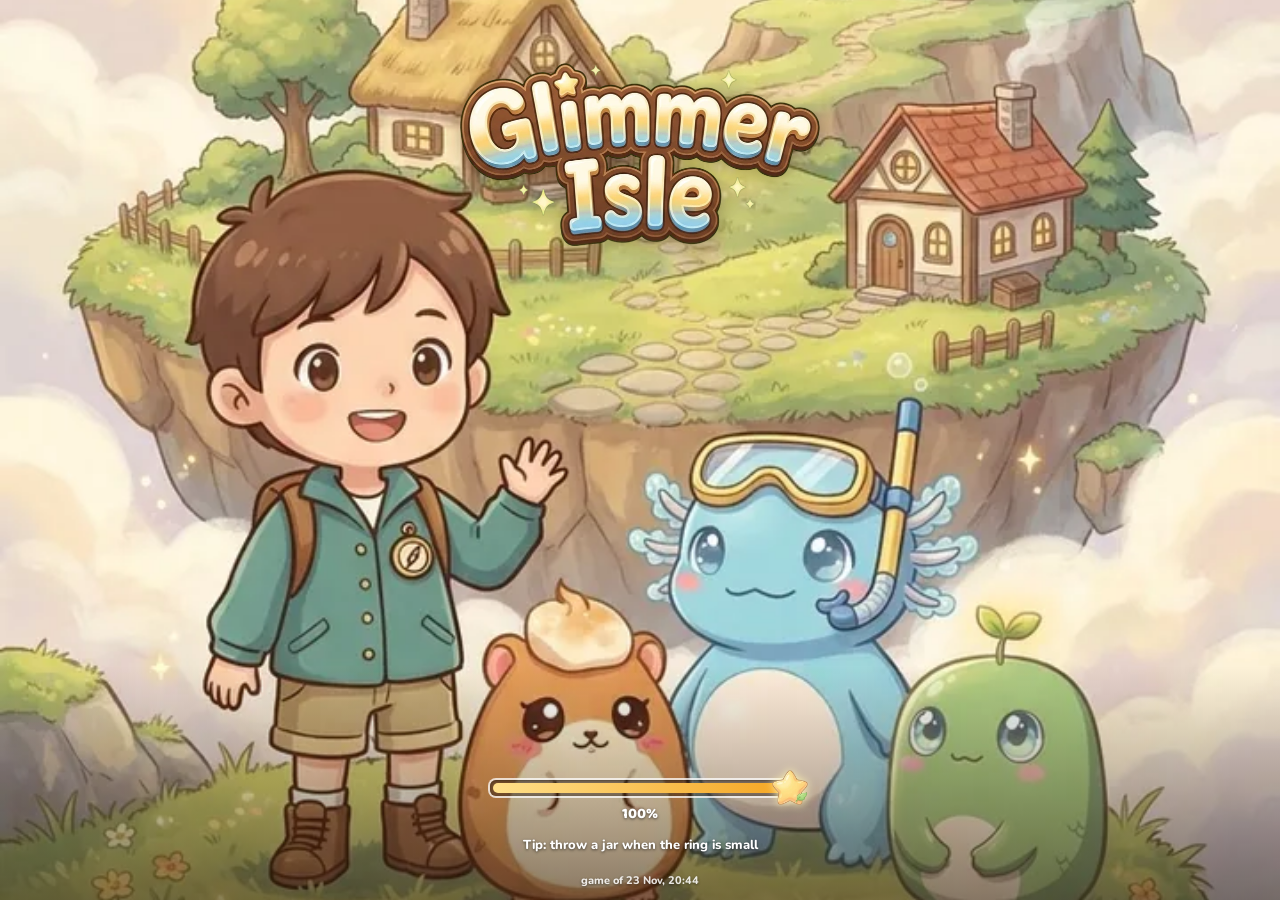
==== commit 8e7cec6e: "Game update 1795466693" ====
--- a/game-lite.html
+++ b/game-lite.html
@@ -2,7 +2,7 @@
 <html lang="en">
 <head>
 <meta charset="utf-8">
-<script>window.GAME_BUILD = 1795465782;</script>
+<script>window.GAME_BUILD = 1795466693;</script>
 <meta name="viewport" content="width=device-width, initial-scale=1, maximum-scale=1, user-scalable=no, viewport-fit=cover">
 <script src="art.js"></script>
 </head>
@@ -2046,6 +2046,9 @@
 #actions .compass.spyw:active:not(:disabled) .spywsvg, #actions .compass.spyw:active:not(:disabled) .spywimg { transform: translateY(3px); }
 #actions .compass.spyw:disabled { filter: grayscale(.5); opacity: .8; }
 #actions .compass.spyw .cost { bottom: -2px !important; }
+.minehelp { position: fixed; z-index: 40; pointer-events: none; opacity: 0; }
+.minehelp .mhs { width: 100%; height: 100%; transform-origin: 70% 100%; filter: drop-shadow(0 4px 4px rgba(40,25,10,.3)); }
+.minehelp .mhs img, .minehelp .mhs svg { width: 100%; height: 100%; object-fit: contain; }
 </style>
 
 <div id="splash" role="status" aria-label="Loading Glimmer Isle">
@@ -3200,36 +3203,40 @@
   GATHER_SVG.ore = ART["item-rock"] ? artIcon("item-rock") : ROCK_SVG;
   // mining like the big games: a pickaxe winds up and strikes with a golden swoosh, chips fly and the rock cracks; the 2nd
   // strike bursts it into chunks (Auto / quick: one strike). Returns the stage point the coins come out of.
-  async function mineRock(el) {
+  const pk1 = a => a[Math.floor(Math.random() * a.length)];
+  async function mineRock(el) {   // your team leader hops over and digs the rock apart (Tom 23 Nov, our own idea)
     const fast = RM || S.auto || (typeof quickNow !== "undefined" && quickNow), box = el.querySelector(".bounce") || el, r = box.getBoundingClientRect();
-    const hx = r.left + r.width * .6, hy = r.top + r.height * .38, W = r.width * .78;
-    const pk = document.createElement("div"); pk.className = "minepick" + (ART["item-pickaxe"] ? " art" : "");
-    pk.style.cssText = `left:${r.left + r.width * .5}px;top:${r.top - W * .62}px;width:${W}px;height:${W}px`;
-    pk.innerHTML = (ART["item-pickaxe"] ? `<img src="${ART["item-pickaxe"]}" alt="">` : PICK_SVG) + `<svg class="mswoosh" viewBox="0 0 100 100"><defs><linearGradient id="mswg" x1="1" y1="0" x2="0" y2="1"><stop offset="0" stop-color="#fff6c8" stop-opacity="0"/><stop offset=".6" stop-color="#ffd34d"/><stop offset="1" stop-color="#fff"/></linearGradient></defs><path d="M60 -6 A 62 62 0 0 0 4 48" fill="none" stroke="url(#mswg)" stroke-width="9" stroke-linecap="round"/></svg>`;
-    document.body.appendChild(pk); const sw = pk.querySelector(".mswoosh");
-    await anim(pk, [{ opacity: 0, transform: "rotate(10deg) scale(.6)" }, { opacity: 1, transform: "rotate(0) scale(1)" }], { duration: fast ? 90 : 180, easing: "ease-out", fill: "forwards" });
-    const strike = async last => {
-      await anim(pk, [{ transform: "rotate(0)" }, { transform: "rotate(38deg)" }], { duration: fast ? 110 : 260, easing: "cubic-bezier(.2,.7,.3,1)", fill: "forwards" });  // wind up
-      sw.animate([{ opacity: 0 }, { opacity: 1, offset: .5 }, { opacity: 0 }], { duration: fast ? 160 : 260 });
-      await anim(pk, [{ transform: "rotate(38deg)" }, { transform: "rotate(-44deg)" }], { duration: fast ? 80 : 110, easing: "cubic-bezier(.6,0,1,.6)", fill: "forwards" });  // strike
-      sfx("tap"); fxRing(hx, hy, "#fff6c8", last ? 120 : 70, .35, 0, 6); fxBurst(hx, hy, last ? 6 : 10, ["#aaa49e", "#8d857e", "#dcd6d0", "#fff6c8"], last ? 160 : 210);
-      if (!last) {
-        box.style.position = "relative";
-        if (ART["item-rock-cracked"]) box.innerHTML = artIcon("item-rock-cracked"); else box.insertAdjacentHTML("beforeend", CRACK_SVG);
-        anim(box, [{ transform: "none" }, { transform: "translateX(-5px) scale(1.04,.95)" }, { transform: "translateX(4px)" }, { transform: "translateX(-2px)" }, { transform: "none" }], { duration: 260 });
-        await anim(pk, [{ transform: "rotate(-44deg)" }, { transform: "rotate(-26deg)" }, { transform: "rotate(0)" }], { duration: 230, easing: "ease-out", fill: "forwards" });
-      }
+    const lead = team()[0], H = Math.round(r.height * .9);
+    const pk = document.createElement("div"); pk.className = "minehelp";
+    const hx = r.left - H * .55, hy = r.top + r.height - H;   // stands at the rock's left, feet on the same ground
+    pk.style.cssText = `left:${hx}px;top:${hy}px;width:${H}px;height:${H}px`;
+    pk.innerHTML = `<div class="mhs">${lead ? art(lead.sp, lead.evo, H) : ""}</div>`; document.body.appendChild(pk);
+    const spr = pk.querySelector(".mhs");
+    if (!fast) {   // hops in from the left
+      await anim(pk, [{ transform: "translate(-140px,0)", opacity: 0 }, { transform: "translate(-90px,-34px)", opacity: 1, offset: .15 }, { transform: "translate(-45px,0)", offset: .55 }, { transform: "translate(-20px,-18px)", opacity: 1, offset: .78 }, { transform: "translate(0,0)", opacity: 1 }], { duration: 620, easing: "ease-out", fill: "forwards" }); pk.style.opacity = 1;
+      fxBurst(hx + H / 2, hy + H, 6, ["#d9c4a0", "#bfa57e", "#efe2c4"], 70);
+    } else pk.style.opacity = 1;
+    const dig = async k => {   // leans into the rock, dirt flies back over its head
+      await anim(spr, [{ transform: "rotate(0) translateX(0)" }, { transform: "rotate(16deg) translateX(8px) translateY(4px)" }], { duration: fast ? 70 : 170, easing: "ease-in", fill: "forwards" });
+      sfx("tap"); const gx = r.left + r.width * .2, gy = r.top + r.height * .8;
+      for (let i = 0; i < (fast ? 4 : 7); i++) pfxAdd({ x: gx, y: gy, vx: -rr(60, 190), vy: -rr(180, 340), g: 700, drag: .6, life: rr(.6, .95), size: rr(6, 11), c: pk1(["#8a6a45", "#a8875f", "#6e5236", "#c2a27a"]) });
+      anim(box, [{ transform: "none" }, { transform: "translateX(3px) rotate(2deg)" }, { transform: "translateX(-2px)" }, { transform: "none" }], { duration: 200 });
+      if (k === 1) { box.style.position = "relative"; if (ART["item-rock-cracked"]) box.innerHTML = artIcon("item-rock-cracked"); else box.insertAdjacentHTML("beforeend", CRACK_SVG); }
+      await anim(spr, [{ transform: "rotate(16deg) translateX(8px) translateY(4px)" }, { transform: "rotate(0) translateX(0)" }], { duration: fast ? 70 : 200, easing: "ease-out", fill: "forwards" });
+      if (!fast) await wait(90);
     };
-    if (!fast) await strike(false);
-    await strike(true);
-    // the rock bursts into chunks that tumble out and fade; the pickaxe leaves
+    if (fast) await dig(2); else { for (const k of [0, 1, 2]) await dig(k); }
+    const leave = async () => {   // a happy hop, then back home
+      if (!fast) { poseShow(spr, "happy", 700); await anim(pk, [{ transform: "translate(0,0)" }, { transform: "translate(0,-30px)", offset: .5 }, { transform: "translate(0,0)" }], { duration: 360, easing: "ease-out" }); }
+      await anim(pk, [{ transform: "translate(0,0)", opacity: 1 }, { transform: "translate(-60px,-20px)", opacity: 1, offset: .5 }, { transform: "translate(-130px,0)", opacity: 0 }], { duration: fast ? 200 : 420, easing: "ease-in", fill: "forwards" });
+      pk.remove();
+    };
+    // the rock tumbles apart into chunks; the helper celebrates and goes back
     const cx = r.left + r.width / 2, cy = r.top + r.height * .6;
-    anim(box, [{ transform: "none", opacity: 1 }, { transform: "scale(1.12,.9)", opacity: 1, offset: .3 }, { transform: "scale(.6)", opacity: 0 }], { duration: fast ? 120 : 200, fill: "forwards" });
-    anim(pk, [{ opacity: 1 }, { opacity: 0, transform: "rotate(-60deg) translateY(10px)" }], { duration: 260, fill: "forwards" }).then(() => pk.remove());
-    setTimeout(() => pk.isConnected && pk.remove(), 1200);
+    anim(box, [{ transform: "none", opacity: 1 }, { transform: "translateY(4px) scale(1.04,.96)", opacity: 1, offset: .3 }, { transform: "translateY(14px) scale(.7)", opacity: 0 }], { duration: fast ? 120 : 260, fill: "forwards" });
+    leave(); setTimeout(() => pk.isConnected && pk.remove(), 2500);
     if (!RM) {
-      fxRing(cx, cy, "#ffffff", 150, .4, 0, 8);
-      const n = fast ? 5 : 9;
+      const n = fast ? 5 : 8;
       for (let i = 0; i < n; i++) {
         const c = document.createElement("div"); c.className = "minechip"; const sz = 14 + Math.random() * 16;
         c.style.cssText = `left:${cx - sz / 2}px;top:${cy - sz / 2}px;width:${sz}px;height:${sz}px`; c.innerHTML = ART["item-rock-chip"] ? `<img src="${ART["item-rock-chip"]}" alt="">` : CHIP_SVG; document.body.appendChild(c);
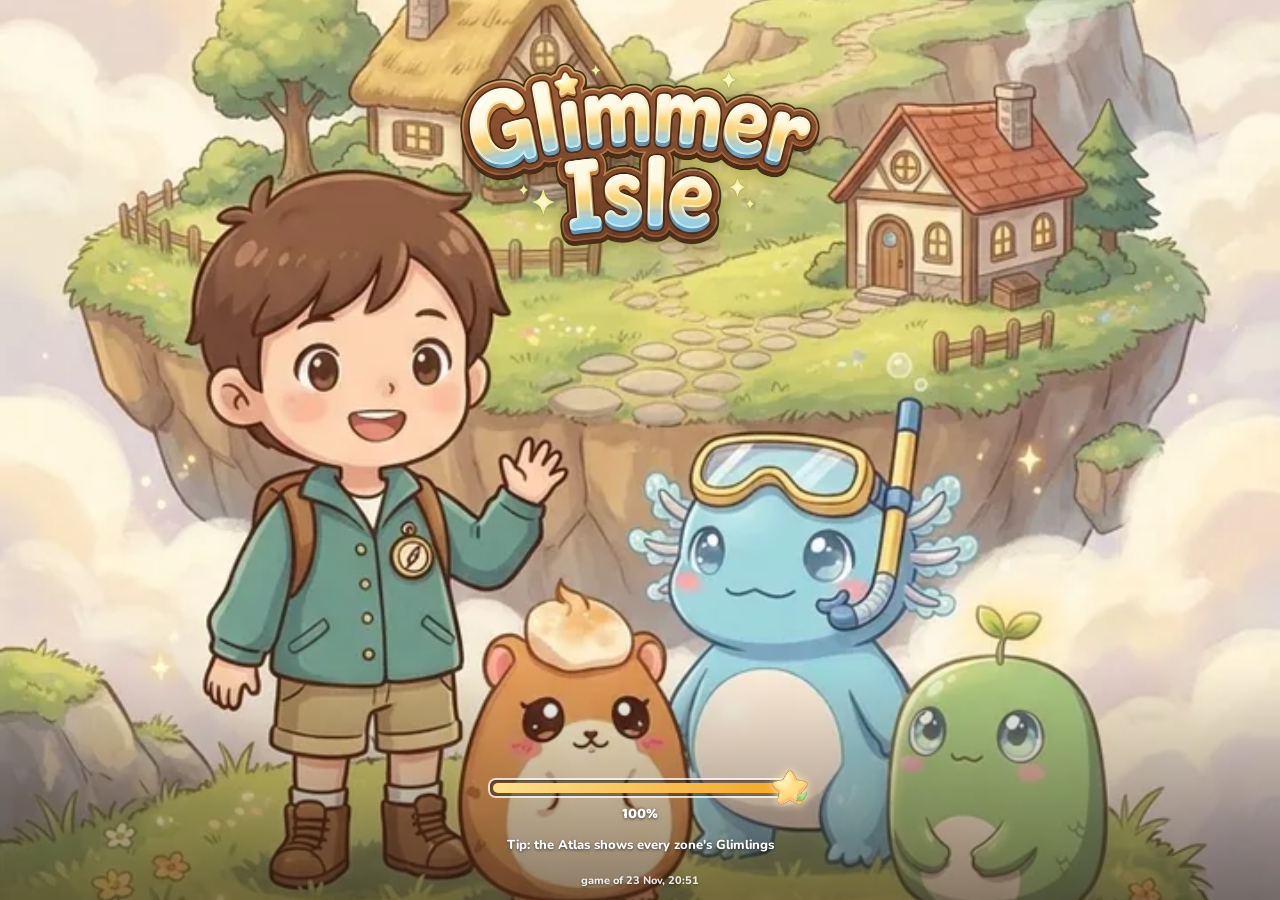
==== commit f19c09c2: "Game update 1795467103" ====
--- a/game-lite.html
+++ b/game-lite.html
@@ -2,7 +2,7 @@
 <html lang="en">
 <head>
 <meta charset="utf-8">
-<script>window.GAME_BUILD = 1795466693;</script>
+<script>window.GAME_BUILD = 1795467103;</script>
 <meta name="viewport" content="width=device-width, initial-scale=1, maximum-scale=1, user-scalable=no, viewport-fit=cover">
 <script src="art.js"></script>
 </head>
@@ -2049,6 +2049,58 @@
 .minehelp { position: fixed; z-index: 40; pointer-events: none; opacity: 0; }
 .minehelp .mhs { width: 100%; height: 100%; transform-origin: 70% 100%; filter: drop-shadow(0 4px 4px rgba(40,25,10,.3)); }
 .minehelp .mhs img, .minehelp .mhs svg { width: 100%; height: 100%; object-fit: contain; }
+/* PAPERMAP: the Atlas zone page as a hand-drawn paper map (originality plan 23 Nov) */
+.lz.paper { background: #f1e2bf !important; border-radius: 6px; box-shadow: 0 0 0 3px #b48d5c, 0 8px 18px rgba(40,25,10,.35), inset 0 0 40px rgba(140,95,45,.35);
+  background-image: radial-gradient(rgba(140,95,45,.08) 1px, transparent 1.5px), radial-gradient(rgba(255,255,255,.35) 1px, transparent 1.5px) !important; background-size: 9px 9px, 13px 13px !important; }
+.lz.paper::before { background: var(--zbg) center/cover !important; filter: sepia(.75) saturate(.65) brightness(1.08) contrast(.92); opacity: .38; inset: 8px !important; border-radius: 4px;
+  -webkit-mask-image: radial-gradient(120% 95% at 50% 50%, #000 55%, transparent 100%); mask-image: radial-gradient(120% 95% at 50% 50%, #000 55%, transparent 100%); }
+.lz.paper::after { content: ""; position: absolute; inset: 6px; border: 2px dashed rgba(110,72,35,.45); border-radius: 4px; pointer-events: none; }
+.lz.paper .lzhead { color: #5b3a1e; } .lz.paper .lzhead b { color: #4a2e16; text-shadow: none; font-size: 22px; letter-spacing: .02em; }
+.lz.paper .lzhead small { color: #7a5636; text-shadow: none; }
+.lz.paper .lzpity, .lz.paper .lzrev { color: #6b4728; text-shadow: none; }
+.lz.paper { max-width: 100%; box-sizing: border-box; min-width: 0; } .lz.paper > * { min-width: 0; }
+.lz.paper .lznode { min-width: 0; } .lz.paper .lznode > span { width: 36px !important; height: 36px !important; } .lz.paper .lzgo { min-width: 96px; }
+.lz.paper .lztrack { overflow: hidden; position: relative; background: none !important; box-shadow: none !important; border-radius: 0; padding: 6px 4px 14px; }
+.lz.paper .lztrack::before { content: ""; position: absolute; left: 50px; right: 14px; top: 30px; border-top: 3px dotted #8a5f35; }
+.lz.paper .lzcard { background: #fffaf0 !important; box-shadow: 0 0 0 2px #8a5f35, 2px 3px 0 rgba(110,72,35,.35) !important; border-radius: 3px; transform: rotate(-4deg); }
+.lz.paper .lzcard svg, .lz.paper .lzcard img { filter: sepia(.3); }
+.lz.paper .lznode > span { background: #fffaf0 !important; border-radius: 50%; box-shadow: 0 0 0 2px #8a5f35 !important; }
+.lz.paper .lznode.done > span { background: color-mix(in srgb, var(--gc) 30%, #fffaf0) !important; }
+.lz.paper .lznode.done > span::after { content: "\2715"; position: absolute; font: 900 26px/1 var(--display); color: rgba(178,52,40,.75); transform: rotate(-8deg); }
+.lz.paper .lznode.claim > span { background: #ffe9a8 !important; box-shadow: 0 0 0 2px #b07a12, 0 0 12px 3px #ffe27a !important; }
+.lz.paper .lznode small, .lz.paper .lzcount b { background: #fffaf0; color: #5b3a1e; box-shadow: 0 0 0 1.5px #8a5f35; }
+.lz.paper .lzpin { border-radius: 3px; width: 70px; height: 78px; margin: -39px 0 0 -35px; transform: rotate(var(--tilt, 0deg)); --ink: #6d5a4a;
+  background: #fffaf0 !important; box-shadow: 0 0 0 1px rgba(110,72,35,.35), 2px 3px 0 rgba(110,72,35,.3) !important;
+  -webkit-mask: radial-gradient(circle 3.2px at 50% 50%, transparent 98%, #000) -4px -4px / 8px 8px, linear-gradient(#000 0 0) 4px 4px / calc(100% - 8px) calc(100% - 8px) no-repeat;
+          mask: radial-gradient(circle 3.2px at 50% 50%, transparent 98%, #000) -4px -4px / 8px 8px, linear-gradient(#000 0 0) 4px 4px / calc(100% - 8px) calc(100% - 8px) no-repeat; }
+.lz.paper .lzpin::after { display: none !important; }
+.lz.paper .lzpin .lzin { inset: 8px; border-radius: 1px; background: color-mix(in srgb, var(--ink) 14%, #fff6e0); box-shadow: inset 0 0 0 1.5px var(--ink); overflow: hidden; }
+.lz.paper .lzpin .lzin svg, .lz.paper .lzpin .lzin img { width: 52px !important; }
+.lz.paper .lzpin.lit { --ink: var(--gc); }
+.lz.paper .lzpin.lit::before { content: ""; position: absolute; inset: auto -6px -6px auto; width: 34px; height: 34px; border-radius: 50%; border: 2px solid rgba(178,52,40,.55) !important; z-index: 2; pointer-events: none;
+  background: repeating-linear-gradient(-20deg, transparent 0 5px, rgba(178,52,40,.35) 5px 6.5px); transform: rotate(14deg); }
+.lz.paper .lzpin.dim .lzin > * { filter: sepia(.8) grayscale(.3) opacity(.75) !important; }
+.lz.paper .lzpin.unknown { background: transparent !important; -webkit-mask: none; mask: none; box-shadow: none !important; }
+.lz.paper .lzpin.unknown .lzin { background: none; box-shadow: none; border: 2px dashed rgba(90,60,30,.55); }
+.lz.paper .lzpin.unknown .lzin > * { filter: brightness(0) opacity(.28) !important; }
+.lz.paper .lzpin.rb .lzin { background: linear-gradient(135deg, #ffe0e0, #fff3c4, #dcf7dc, #dcf0ff, #eee2ff); }
+.lz.paper .lzpin.big { width: 100px; height: 100px; margin: -50px 0 0 -50px; border-radius: 50%; -webkit-mask: none; mask: none; transform: none;
+  background: radial-gradient(circle at 40% 35%, #d9584a, #a8352b 60%, #7d2219) !important; box-shadow: 0 0 0 3px rgba(125,34,25,.6), 0 5px 8px rgba(40,20,10,.35) !important;
+  clip-path: polygon(50% 0, 61% 4%, 71% 2%, 78% 10%, 89% 12%, 92% 23%, 99% 31%, 97% 42%, 100% 52%, 95% 62%, 97% 73%, 89% 80%, 86% 91%, 75% 93%, 66% 100%, 55% 97%, 44% 100%, 35% 94%, 23% 95%, 17% 86%, 7% 82%, 6% 70%, 0 61%, 3% 50%, 0 39%, 6% 29%, 6% 18%, 16% 13%, 22% 4%, 33% 5%, 42% 0); }
+.lz.paper .lzpin.big .lzin { inset: 14px; border-radius: 50%; background: radial-gradient(circle, #fff3e0, #f0d7b8); box-shadow: inset 0 0 0 3px #7d2219; }
+.lz.paper .lzpin.big .lzin svg, .lz.paper .lzpin.big .lzin img { width: 64px !important; }
+.lz.paper .lzpin.big.unknown .lzin { border: 0; }
+.lz.paper .lzpin.sel { box-shadow: 0 0 0 1px rgba(110,72,35,.35), 2px 3px 0 rgba(110,72,35,.3) !important; outline: 3px dashed #b23428; outline-offset: 3px; }
+.lz.paper .lzpin.reveal { background: #fffaf0 !important; }
+.lz.paper .lzgrade { background: #fffaf0 !important; box-shadow: 0 0 0 2px #8a5f35, 2px 3px 0 rgba(110,72,35,.3) !important; border-radius: 6px; }
+.lz.paper .lzgrade b { color: color-mix(in srgb, var(--gc) 60%, #4a2e16); }
+.lz.paper .lzgrade button { border-color: #8a5f35; background: #f6ead0; }
+.lz.paper .lzgo { border-radius: 8px; background: linear-gradient(#c0463a, #8f2c22) !important; box-shadow: 0 3px 0 #5e1b14, 0 0 0 2px #fffaf0 !important; transform: rotate(-2deg); }
+.lz.paper .lzgo.here { background: linear-gradient(#a58a6a, #7a5c3c) !important; box-shadow: 0 3px 0 #4a3420, 0 0 0 2px #fffaf0 !important; }
+.lz.paper .zcard.sel { box-shadow: 0 0 0 3px #b23428, 0 3px 8px rgba(0,0,0,.25); }
+.lz.paper .zcard .zn { color: #4a2e16 !important; -webkit-text-stroke: 0 !important; text-shadow: none !important; }
+.lz.paper .zcard .zn small { color: #7a5636 !important; }
+.lz.paper .lzx { background: #fffaf0; box-shadow: 0 0 0 2px #8a5f35, 0 2px 6px rgba(0,0,0,.25); }
 </style>
 
 <div id="splash" role="status" aria-label="Loading Glimmer Isle">
@@ -5343,7 +5395,7 @@
     const pinH = (sp, [x, y], big) => {
       const c = big ? !!st.cleared : !!st.caught[sp] && !waiting(sp), q = B[sp] ?? (big && st.cleared ? 1 : -1);
       const cls = waiting(sp) ? "reveal" : !c ? "unknown" : q >= g ? "lit" : "dim";
-      return `<button class="lzpin ${cls}${big ? " big" : ""}${g === 4 && cls === "lit" ? " rb" : ""}${atlasPin === sp ? " sel" : ""}${revealAnim === sp ? " pop" : ""}" data-act="atlaspin:${sp}" style="left:${x}%;top:${y}%" aria-label="${c ? SP[sp].name : waiting(sp) ? "New Glimling: tap to reveal" : "Not caught yet"}"><span class="lzin">${art(sp, 0, big ? 84 : 62)}</span></button>`
+      return `<button class="lzpin ${cls}${big ? " big" : ""}${g === 4 && cls === "lit" ? " rb" : ""}${atlasPin === sp ? " sel" : ""}${revealAnim === sp ? " pop" : ""}" data-act="atlaspin:${sp}" style="left:${x}%;top:${y}%;--tilt:${big ? 0 : ((sp * 37) % 11) - 5}deg" aria-label="${c ? SP[sp].name : waiting(sp) ? "New Glimling: tap to reveal" : "Not caught yet"}"><span class="lzin">${art(sp, 0, big ? 84 : 62)}</span></button>`
         + `${waiting(sp) ? `<span class="tapme" style="left:${x}%;top:${y}%">Tap!</span>` : ""}${revealAnim === sp ? `<span class="revburst" style="left:${x}%;top:${y}%"></span>` : ""}`;
     };
     const pos = LZ_POS[total] || Z.sp.map((_, k) => [50 + 34 * Math.cos(k / total * 6.283 - 1.57), 48 + 36 * Math.sin(k / total * 6.283 - 1.57)]);
@@ -5361,7 +5413,7 @@
     const go = !open ? `<button class="lzgo" disabled aria-label="Locked">${IC.lock}</button>`
       : z === S.zone ? `<button class="lzgo here" disabled>Here</button>` : `<button class="lzgo" data-act="travel:${z}">Go</button>`;
     const newHere = Z.sp.some(sp => waiting(sp));
-    return `<div class="lz${g === 4 ? " rbg" : ""}" style="--gc:${GRADES[g].c};${ART["bg-" + z] ? `--zbg:url(${ART["bg-" + z]})` : `--zbg:none;background-color:${Z.ground}`}">
+    return `<div class="lz paper${g === 4 ? " rbg" : ""}" style="--gc:${GRADES[g].c};${ART["bg-" + z] ? `--zbg:url(${ART["bg-" + z]})` : `--zbg:none;background-color:${Z.ground}`}">
       <div class="lzhead"><div><b>${Z.name}</b><small>Wild Lv ${Z.lv[0]}-${Z.lv[1]} · ${got}/${total} caught</small></div>${ART["map-world"] ? `<button class="round" data-act="atlasworld" style="font-size:15px">World</button>` : ""}</div>
       ${open ? track + `<p class="lzpity">\u2726 ${rbPityText()}</p>` : `<p class="lzpity">${IC.lock} Catch every Glimling and the Guardian in ${ZONES[z - 1].name} first (${zoneProg(z - 1)} of ${zoneTotal(z - 1)})</p>`}
       ${newHere ? `<p class="revhint lzrev">New Glimling caught! Tap its silhouette</p>` : revealTrip ? `<button class="big2 gold" data-act="revealback">${IC.run}Back to the path<small>Keep exploring ${ZONES[S.zone].name}</small></button>` : ""}
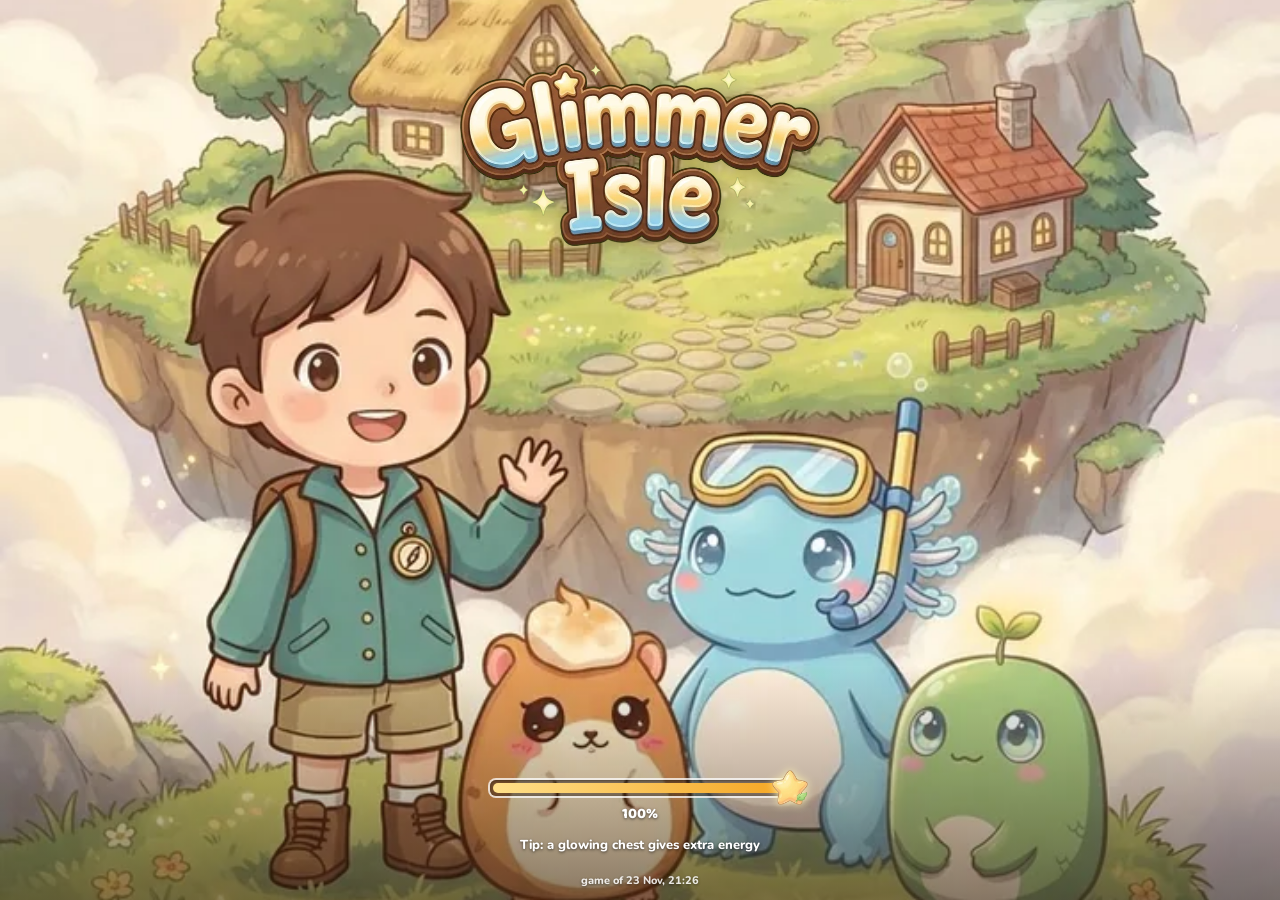
==== commit 48e9c82a: "Game update 1795469196" ====
--- a/game-lite.html
+++ b/game-lite.html
@@ -2,7 +2,7 @@
 <html lang="en">
 <head>
 <meta charset="utf-8">
-<script>window.GAME_BUILD = 1795467103;</script>
+<script>window.GAME_BUILD = 1795469196;</script>
 <meta name="viewport" content="width=device-width, initial-scale=1, maximum-scale=1, user-scalable=no, viewport-fit=cover">
 <script src="art.js"></script>
 </head>
@@ -2380,7 +2380,7 @@
   // ---------- poses: whole pictures of the same Glimling (blink, happy, attack, hurt) swapped in for a moment (Tom 18 Nov) ----------
   const POSE_KINDS = ["blink", "happy", "attack", "hurt"];
   // idle animations made from AI videos (tools/vid_batch.py) live on the update site, one file per Glimling; the phone keeps them after the first download
-  const CLIPS = /*CLIPS_START*/{"00-0":68114,"00-1":64504,"01-0":41496,"01-1":62701,"02-0":16798,"02-1":50437,"03-0":8456,"03-1":3253,"04-0":49275,"04-1":31946,"06-0":83529,"06-1":38796,"07-0":53112,"07-1":73480,"08-0":90177,"08-1":44791,"09-0":78509}/*CLIPS_END*/, CLIP_BASE = "https://tomvinograd.github.io/glimmer-isle-play/clips/", CLIP_OK = new Set(), CLIP_BUSY = new Set();
+  const CLIPS = /*CLIPS_START*/{"02-0":16798,"02-1":50437,"03-0":8456,"03-1":3253,"04-0":49275,"04-1":31946,"06-0":83529,"06-1":38796,"07-0":53112,"07-1":73480,"08-0":90177,"08-1":44791,"09-0":78509}/*CLIPS_END*/, CLIP_BASE = "https://tomvinograd.github.io/glimmer-isle-play/clips/", CLIP_OK = new Set(), CLIP_BUSY = new Set();
   const clipUrl = k => CLIP_BASE + k + "-idle.webp?v=" + CLIPS[k];
   function clipLoad(k) {
     if (CLIP_OK.has(k) || CLIP_BUSY.has(k)) return; CLIP_BUSY.add(k);
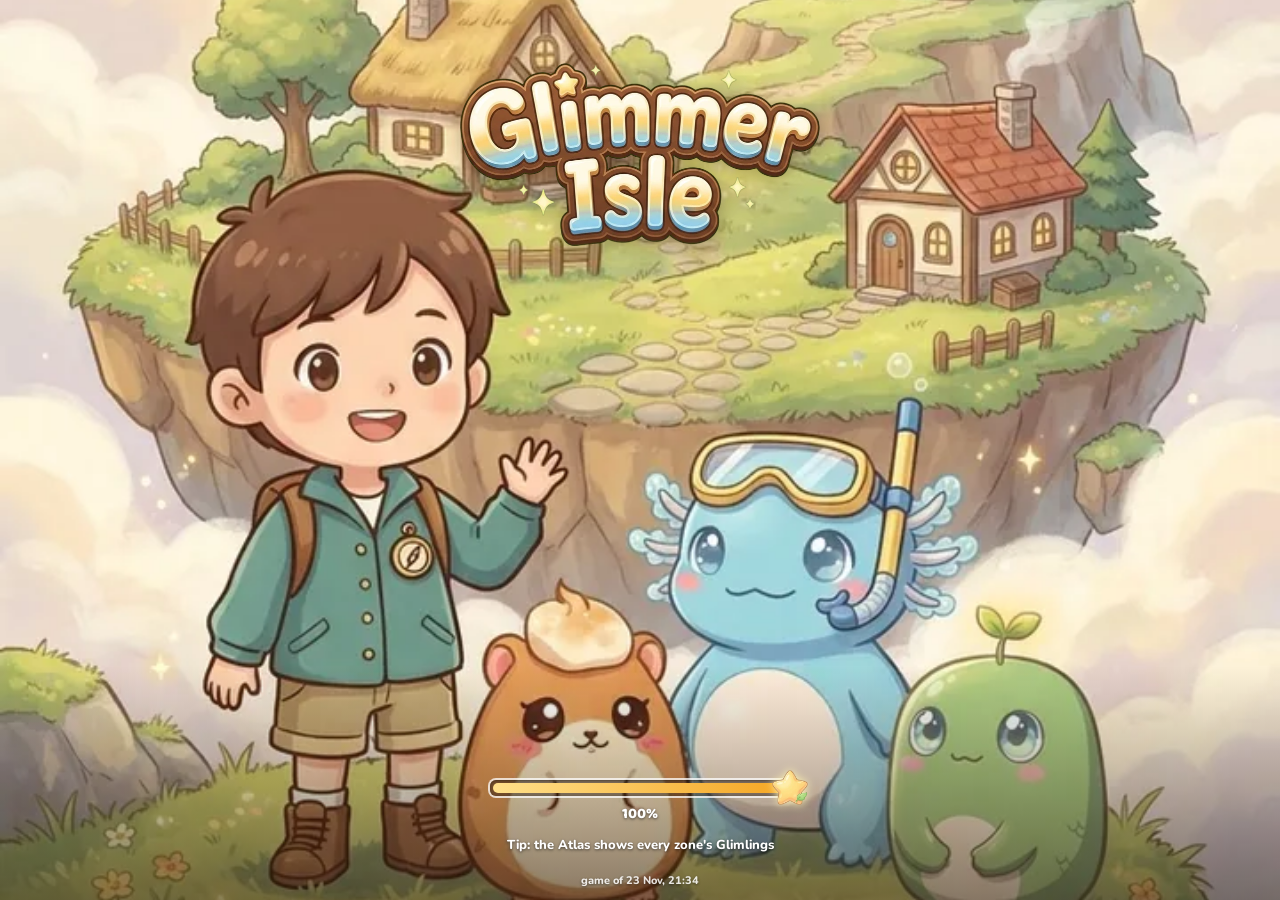
==== commit b4ceb425: "Game update 1795469671" ====
--- a/game-lite.html
+++ b/game-lite.html
@@ -2,7 +2,7 @@
 <html lang="en">
 <head>
 <meta charset="utf-8">
-<script>window.GAME_BUILD = 1795469196;</script>
+<script>window.GAME_BUILD = 1795469671;</script>
 <meta name="viewport" content="width=device-width, initial-scale=1, maximum-scale=1, user-scalable=no, viewport-fit=cover">
 <script src="art.js"></script>
 </head>
@@ -2101,6 +2101,44 @@
 .lz.paper .zcard .zn { color: #4a2e16 !important; -webkit-text-stroke: 0 !important; text-shadow: none !important; }
 .lz.paper .zcard .zn small { color: #7a5636 !important; }
 .lz.paper .lzx { background: #fffaf0; box-shadow: 0 0 0 2px #8a5f35, 0 2px 6px rgba(0,0,0,.25); }
+/* FIGHT23: our own fight screen look (originality plan 23 Nov): wood instead of purple, round skill medallions, a glass light-tube for energy */
+.arena { background: repeating-linear-gradient(90deg, rgba(0,0,0,.06) 0 3px, transparent 3px 22px), linear-gradient(#5b3d26, #3f2817) !important; }
+.arena .hpcard { background: #fff7e4 !important; border-radius: 6px !important; box-shadow: 0 0 0 2.5px #3d2716, 0 3px 0 rgba(30,20,10,.35) !important; }
+.arena .ahead .tdot { border-radius: 50%; }
+.actrl { background: linear-gradient(#a87444, #7a5230); box-shadow: inset 0 3px 0 rgba(255,236,200,.35), 0 -3px 0 #3d2716; border-radius: 14px 14px 0 0; }
+.actrl .bmain { align-items: center !important; }
+.actrl .tswrow { gap: 6px !important; }
+.actrl .tsw { width: 44px !important; height: 44px; border-radius: 50% !important; padding: 0 !important; background: #fff7e4 !important; box-shadow: 0 0 0 2.5px #3d2716, 0 3px 0 rgba(30,20,10,.4) !important; place-items: center !important; align-content: center; }
+.actrl .tsw svg, .actrl .tsw img { width: 34px !important; }
+.actrl .tsw .bar { position: absolute; left: 6px; right: 6px; bottom: -7px; height: 6px !important; width: auto !important; box-shadow: 0 0 0 1.5px #3d2716; border-radius: 3px; }
+.actrl .tsw.cur { background: #ffe9a8 !important; box-shadow: 0 0 0 2.5px #3d2716, 0 0 0 5px #ffd36b, 0 3px 0 rgba(30,20,10,.4) !important; }
+.actrl .tsw .cd { border-radius: 50%; }
+.actrl .skcol { display: flex !important; gap: 8px !important; margin-right: 4px; align-items: flex-end; }
+.actrl .skcard { width: 68px !important; height: 68px !important; border-radius: 50% !important; overflow: visible !important;
+  background: radial-gradient(circle at 50% 42%, color-mix(in srgb, var(--elc) 25%, #fff7e4) 0 58%, #c99a62 60% 76%, #8a5f35 78%) !important;
+  box-shadow: 0 0 0 2.5px #3d2716, 0 4px 0 rgba(30,20,10,.45) !important; }
+.actrl .skcard.sig { width: 82px !important; height: 82px !important; background: radial-gradient(circle at 50% 42%, #fff3d0 0 58%, #e0b24c 60% 76%, #a87420 78%) !important; }
+.actrl .skcard .skart { left: 50% !important; top: 48% !important; transform: translate(-50%, -50%); width: 56px !important; height: 56px !important; }
+.actrl .skcard .skart svg, .actrl .skcard .skart img { width: 46px !important; }
+.actrl .skcard.sig .skart svg, .actrl .skcard.sig .skart img { width: 62px !important; }
+.actrl .skcard .sknm { left: 50% !important; right: auto !important; top: auto !important; bottom: -17px; transform: translateX(-50%); white-space: nowrap; font-size: 11px !important; -webkit-text-stroke: 3px #3d2716; paint-order: stroke fill; text-shadow: none !important; }
+.actrl .skcard .skgem { left: -4px !important; top: -4px !important; width: 26px !important; height: 26px !important; clip-path: none !important; border-radius: 50%; background: #fff3d0 !important; box-shadow: 0 0 0 2px #3d2716; }
+.actrl .skcard .skel { display: none !important; }
+.actrl .skcard .skpow { right: -6px !important; bottom: 8px !important; font-size: 15px !important; padding: 0 5px; border-radius: 8px; background: #3d2716; text-shadow: none !important; }
+.actrl .skcard::after { clip-path: none !important; border-radius: 50%; background: conic-gradient(transparent var(--p), rgba(40,25,15,.6) 0) !important; }
+.actrl .skcard.ready { animation: skglow2 1.2s ease-in-out infinite !important; }
+@keyframes skglow2 { 50% { box-shadow: 0 0 0 2.5px #3d2716, 0 4px 0 rgba(30,20,10,.45), 0 0 18px 5px #ffe27a !important; } }
+.actrl .ebrow { margin-top: 10px; }
+.actrl .egem { clip-path: none !important; border-radius: 50%; background: #fff3d0 !important; box-shadow: 0 0 0 2.5px #3d2716; width: 38px !important; height: 38px !important; }
+.actrl .esegs:not(.mini) { gap: 0 !important; padding: 3px !important; border-radius: 14px !important; background: linear-gradient(rgba(255,255,255,.35), rgba(255,255,255,.12)) !important;
+  box-shadow: 0 0 0 2.5px #3d2716, inset 0 2px 4px rgba(0,0,0,.35), inset 0 -2px 0 rgba(255,255,255,.25) !important; }
+.actrl .esegs:not(.mini) i { height: 16px !important; border-radius: 0 !important; background: rgba(40,25,15,.25) !important; border-right: 1px dashed rgba(255,240,200,.45); }
+.actrl .esegs:not(.mini) i:first-child { border-radius: 10px 0 0 10px !important; } .actrl .esegs:not(.mini) i:last-child { border-radius: 0 10px 10px 0 !important; border-right: 0; }
+.actrl .esegs:not(.mini) i b { background: linear-gradient(#fffbe0, #ffd96b 55%, #f5a623) !important; box-shadow: 0 0 8px rgba(255,214,107,.8); }
+.actrl .shieldb { width: 46px !important; height: 46px !important; margin-right: 4px; background: radial-gradient(circle at 50% 42%, #e7f3ff 0 56%, #c99a62 58% 76%, #8a5f35 78%) !important; box-shadow: 0 0 0 2.5px #3d2716, 0 3px 0 rgba(30,20,10,.45) !important; }
+.actrl .arow .round { border-radius: 8px !important; background: #fff7e4 !important; box-shadow: 0 0 0 2.5px #3d2716, 0 3px 0 rgba(30,20,10,.4) !important; transform: rotate(-2deg); }
+.actrl .arow .capw:nth-child(2) .round { transform: rotate(2deg); }
+.actrl .arow .cap { color: #fff3d6 !important; }
 </style>
 
 <div id="splash" role="status" aria-label="Loading Glimmer Isle">
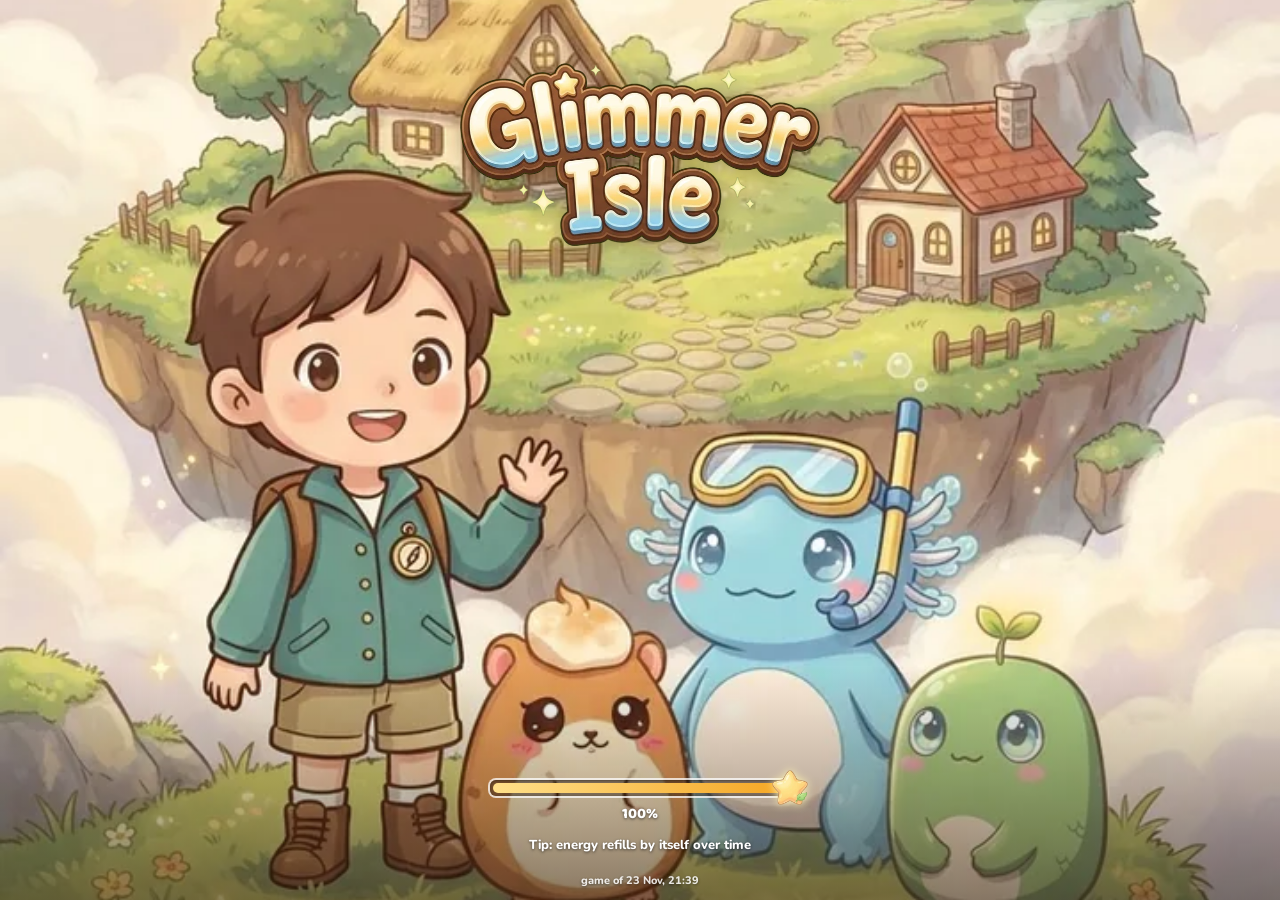
==== commit 8758b92a: "Game update 1795469949" ====
--- a/game-lite.html
+++ b/game-lite.html
@@ -2,7 +2,7 @@
 <html lang="en">
 <head>
 <meta charset="utf-8">
-<script>window.GAME_BUILD = 1795469671;</script>
+<script>window.GAME_BUILD = 1795469949;</script>
 <meta name="viewport" content="width=device-width, initial-scale=1, maximum-scale=1, user-scalable=no, viewport-fit=cover">
 <script src="art.js"></script>
 </head>
@@ -2139,6 +2139,33 @@
 .actrl .arow .round { border-radius: 8px !important; background: #fff7e4 !important; box-shadow: 0 0 0 2.5px #3d2716, 0 3px 0 rgba(30,20,10,.4) !important; transform: rotate(-2deg); }
 .actrl .arow .capw:nth-child(2) .round { transform: rotate(2deg); }
 .actrl .arow .cap { color: #fff3d6 !important; }
+/* LVGROW: level-up picker as a growing vine (originality plan 23 Nov) */
+.lvbranch { position: relative; display: flex; align-items: flex-start; justify-content: space-between; padding: 14px 6px 4px; }
+.lvbranch::before { content: ""; position: absolute; left: 0; right: 0; top: 10px; height: 7px; border-radius: 4px; background: linear-gradient(#9b6b3c, #6e4a2a); box-shadow: 0 0 0 1.5px #3d2716; }
+.lvltag { position: relative; z-index: 1; display: grid; justify-items: center; min-width: 92px; padding: 8px 10px 7px; margin-top: 10px; border-radius: 6px; background: linear-gradient(#e7c08a, #c9955a);
+  box-shadow: 0 0 0 2.5px #3d2716, inset 0 2px 0 rgba(255,240,210,.55), 0 4px 0 rgba(61,39,22,.35); transform: rotate(-3deg); }
+.lvltag::before { content: ""; position: absolute; top: -14px; left: 50%; width: 3px; height: 14px; background: #5b3f2a; }
+.lvltag.to { transform: rotate(3deg); background: linear-gradient(#c8e6a0, #8cc46a); }
+.lvltag small { font: 800 11px var(--display); color: #5b3f2a; } .lvltag b { font: 900 26px/1.05 var(--display); color: #3d2716; }
+.lvltag.to b { font-size: 30px; }
+.lvltag em { position: absolute; right: -10px; top: -10px; font: 900 12px/1 var(--display); font-style: normal; color: #fff; background: #4f9b45; padding: 4px 6px; border-radius: 10px; box-shadow: 0 0 0 2px #3d2716; }
+.lvvine { position: relative; z-index: 1; flex: 1; display: flex; justify-content: space-around; padding-top: 2px; }
+.lvvine i { width: 16px; height: 10px; border-radius: 0 80% 0 80%; background: #6fb35a; box-shadow: inset 0 0 0 1.5px #3d6b2c; transform: rotate(-20deg); }
+.lvvine i:nth-child(2) { transform: rotate(160deg); margin-top: 8px; }
+.lvgrow { display: flex; align-items: center; gap: 8px; padding: 6px 2px; }
+.lvleaf { flex: none; width: 42px; height: 42px; border: 0; border-radius: 0 60% 0 60%; background: linear-gradient(135deg, #9ed37f, #5ea548); color: #fff; font: 900 24px/1 var(--display);
+  box-shadow: 0 0 0 2.5px #3d2716, 0 3px 0 rgba(61,39,22,.35); }
+.lvleaf:disabled { filter: grayscale(.8); opacity: .55; }
+.lvslide { flex: 1; -webkit-appearance: none; appearance: none; height: 16px; border-radius: 9px; outline: none; margin: 0;
+  background: linear-gradient(90deg, #8cc46a 0 var(--f), #c9a37a var(--f)); box-shadow: 0 0 0 2.5px #3d2716, inset 0 2px 3px rgba(0,0,0,.25); }
+.lvslide::-webkit-slider-thumb { -webkit-appearance: none; width: 34px; height: 34px; border-radius: 50%; border: 0; cursor: pointer;
+  background: radial-gradient(circle at 40% 35%, #fff6d8, #f5b23c 70%); box-shadow: 0 0 0 2.5px #3d2716, 0 3px 0 rgba(61,39,22,.4); }
+.lvslide::-moz-range-thumb { width: 34px; height: 34px; border-radius: 50%; border: 0; background: radial-gradient(circle at 40% 35%, #fff6d8, #f5b23c 70%); box-shadow: 0 0 0 2.5px #3d2716; }
+.lvpick .lvgo { position: relative !important; left: auto !important; bottom: auto !important; transform: none !important; width: 100% !important; margin-top: 6px; border-radius: 10px !important;
+  background: linear-gradient(#a9dc8a, #5ea548) !important; color: #fff !important; box-shadow: 0 0 0 2.5px #3d2716, inset 0 3px 0 rgba(255,255,255,.4), 0 4px 0 rgba(61,39,22,.4) !important; -webkit-text-stroke: 3px #3d2716 !important; paint-order: stroke fill; }
+.lvpick .lvgo:disabled { background: #c9c2b8 !important; color: #fff !important; }
+.lvpick .lvgo.keep { background: linear-gradient(#ffe08a, #f5b23c) !important; }
+.lvpick { padding-bottom: 16px !important; }
 </style>
 
 <div id="splash" role="status" aria-label="Loading Glimmer Isle">
@@ -4618,15 +4645,21 @@
     return best;
   }
   function lvBest(m) { let to = m.lvl; while (to < lvTop(m) && lvPlan(m, to + 1).ok) to++; return to; }
+  document.addEventListener("input", e => { const r = e.target; if (!r.classList || !r.classList.contains("lvslide")) return; const m = mon(lvPick); if (!m) return;
+    lvTo = Math.max(m.lvl + 1, Math.min(lvTop(m), +r.value)); const n = document.getElementById("lvToN"); if (n) n.textContent = "Lv " + lvTo;
+    const em = r.closest(".lvpick") && r.closest(".lvpick").querySelector(".lvltag.to em"); if (em) em.textContent = "+" + (lvTo - m.lvl);
+    r.style.setProperty("--f", (lvTop(m) > m.lvl + 1 ? (lvTo - m.lvl - 1) / (lvTop(m) - m.lvl - 1) * 100 : 100) + "%"); });
+  document.addEventListener("change", e => { const r = e.target; if (r.classList && r.classList.contains("lvslide") && lvPick !== null) { lvShown = true; render(); } });
   function lvPopup(m) {
     const top = lvTop(m), p = lvPlan(m, lvTo), s = SP[m.sp], kb = !p.ok && S.leaves >= p.leaves ? keepBuyPlan(m, p.keeps - p.have) : null, kbOk = kb && S.coins >= kb.cost;
     const row = (ic, have, need, label) => `<div class="lvr${have < need ? " short" : ""}"><span class="lvi">${ic}</span><span class="lvn"><b>${have.toLocaleString("en-US")}</b> / ${need.toLocaleString("en-US")}</span>${label ? `<small>${label}</small>` : ""}</div>`;
     return `<button class="lvbg" data-act="lvpclose" aria-label="Close"></button><div class="lvpick${lvShown ? " still" : ""}" role="dialog" aria-label="Level up">
       <div class="lvhead">Level Up</div>
-      <div class="lvfromto"><div><small>Level</small><span class="lvc">${m.lvl}</span></div><i class="lvarrow">\u00BB</i><div><small>Level</small><span class="lvc to">${lvTo}</span></div></div>
+      <div class="lvbranch"><span class="lvltag"><small>Now</small><b>Lv ${m.lvl}</b></span><span class="lvvine"><i></i><i></i><i></i></span><span class="lvltag to"><small>Grow to</small><b id="lvToN">Lv ${lvTo}</b><em>+${lvTo - m.lvl}</em></span></div>
       <div class="lvreq"><b>Required</b>${row(IC.leaf, S.leaves, p.leaves)}${p.keeps ? row(IC.keepsake || IC.heart || IC.star, p.have, p.keeps, `${s.name} keepsakes${S.shards ? " + star shards" : ""} \u00B7 ascends ${p.ascs}\u00D7`) : ""}${p.stones ? row(IC.gstone, S.gstone || 0, p.stones, "Glimmerstones") : ""}</div>
-      <div class="lvstep"><button data-act="lvpstep:-10" ${lvTo - 10 > m.lvl ? "" : "disabled"}>-10</button><button class="lvpm" data-act="lvpstep:-1" ${lvTo - 1 > m.lvl ? "" : "disabled"}>\u2212</button>
-        <span class="lvplus">+${lvTo - m.lvl}</span><button class="lvpm" data-act="lvpstep:1" ${lvTo < top ? "" : "disabled"}>+</button><button data-act="lvpstep:10" ${lvTo < top ? "" : "disabled"}>+10</button></div>
+      <div class="lvgrow"><button class="lvleaf" data-act="lvpstep:-1" aria-label="One level less" ${lvTo - 1 > m.lvl ? "" : "disabled"}>\u2212</button>
+        <input class="lvslide" type="range" min="${m.lvl + 1}" max="${Math.max(m.lvl + 1, top)}" value="${lvTo}" aria-label="Level to grow to" style="--f:${top > m.lvl + 1 ? (lvTo - m.lvl - 1) / (top - m.lvl - 1) * 100 : 100}%" ${top > m.lvl + 1 ? "" : "disabled"}>
+        <button class="lvleaf" data-act="lvpstep:1" aria-label="One level more" ${lvTo < top ? "" : "disabled"}>+</button></div>
       ${lvTo >= top && top < (MAX_ASC + 1) * ASC_EVERY ? `<p class="lvnote">Level ${top} is the top for now: raise your Explorer level to go higher</p>` : ""}
       ${p.ok || S.leaves < p.leaves || !p.stoneOk ? `<button class="lvgo" data-act="lvpgo" ${p.ok ? "" : "disabled"}>${p.ok ? "Level Up" : S.leaves < p.leaves ? "Not enough leaves" : "Need Glimmerstones"}</button>` : `<button class="lvgo keep" data-act="lvpkeep">Get keepsakes${kbOk ? ` <span class="lvcost">${IC.coin}${kb.cost.toLocaleString("en-US")}</span>` : ""}</button>`}</div>`;
   }
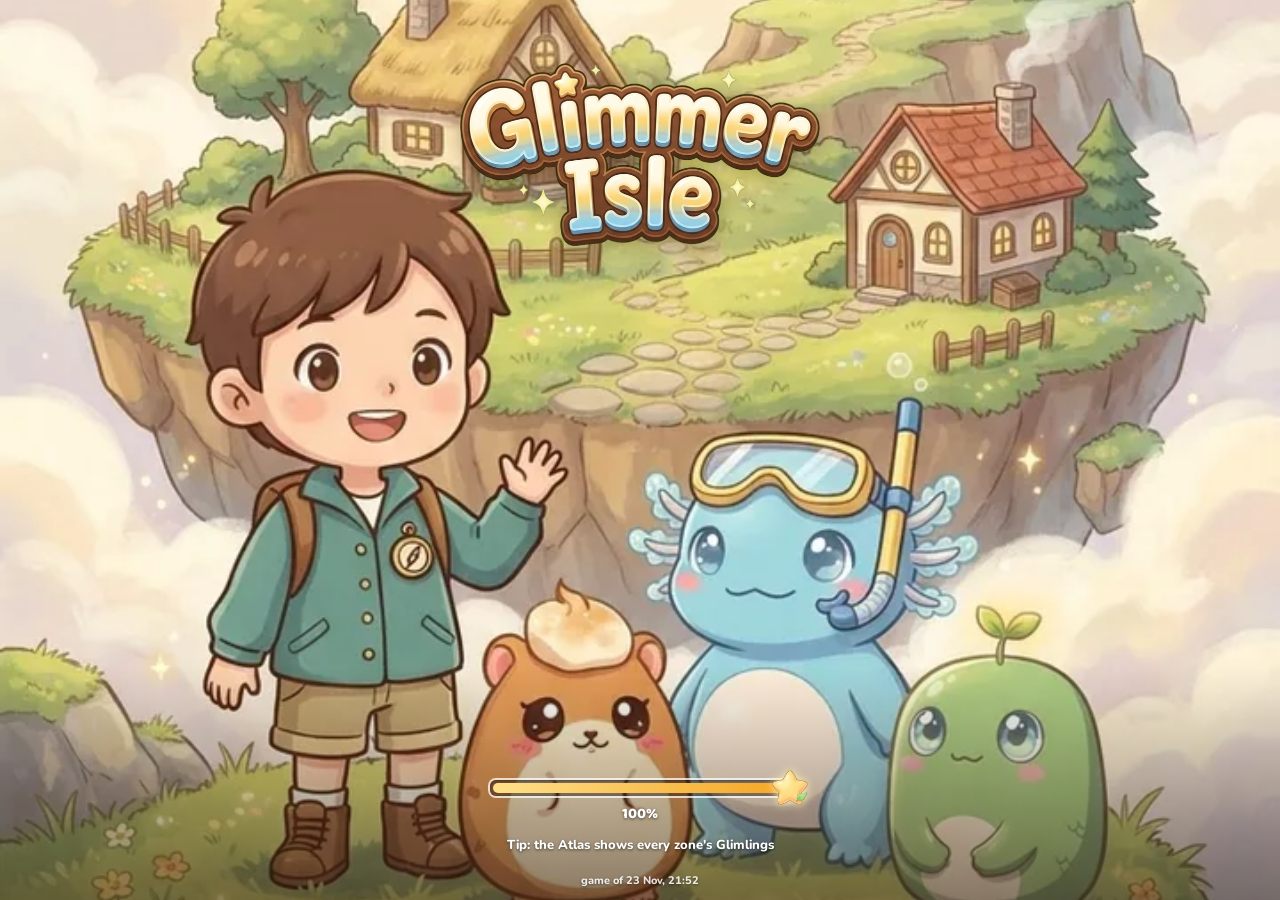
==== commit 0e274b5c: "Game update 1795470723" ====
--- a/game-lite.html
+++ b/game-lite.html
@@ -2,7 +2,7 @@
 <html lang="en">
 <head>
 <meta charset="utf-8">
-<script>window.GAME_BUILD = 1795469949;</script>
+<script>window.GAME_BUILD = 1795470723;</script>
 <meta name="viewport" content="width=device-width, initial-scale=1, maximum-scale=1, user-scalable=no, viewport-fit=cover">
 <script src="art.js"></script>
 </head>
@@ -1030,7 +1030,7 @@
 .cnode.cur .cnum { background: #e8574a; color: #fff; }
 .cbtns { display: flex; gap: 10px; align-items: center; justify-content: center; }
 .swrow.mini { width: auto; padding: 8px 12px; gap: 8px; }
-/* ===== Star Shrine (Tom 16 Nov) ===== */
+/* ===== Lantern Release (Tom 16 Nov) ===== */
 .shcount { display: inline-flex; align-items: center; gap: 4px; justify-self: end; font: 800 15px var(--display); color: var(--brown); } .shcount svg { width: 20px; height: 20px; }
 .shtop { border-radius: 12px; padding: 0 0 14px; overflow: hidden; background: linear-gradient(rgba(70,50,40,.55), rgba(70,50,40,.75)), var(--menubg, #6b5443) center 60%/cover; }
 .shbar { display: flex; justify-content: space-between; padding: 8px 12px; background: #f1e3d0; font: 800 13px var(--display); color: var(--brown); }
@@ -2166,6 +2166,23 @@
 .lvpick .lvgo:disabled { background: #c9c2b8 !important; color: #fff !important; }
 .lvpick .lvgo.keep { background: linear-gradient(#ffe08a, #f5b23c) !important; }
 .lvpick { padding-bottom: 16px !important; }
+/* SKYLAN: Lantern Release (was Star Shrine), our own look (originality plan 23 Nov) */
+.skysky { background: linear-gradient(#2c2550, #5a3f6e 60%, #c47a5a) !important; border-radius: 12px; position: relative; overflow: hidden; }
+.skysky::before { content: ""; position: absolute; inset: 0; pointer-events: none; background-image: radial-gradient(1.5px 1.5px at 20% 25%, #fff, transparent), radial-gradient(1px 1px at 60% 15%, #fff, transparent), radial-gradient(1.5px 1.5px at 80% 35%, #ffe6a3, transparent), radial-gradient(1px 1px at 40% 45%, #fff, transparent), radial-gradient(1px 1px at 90% 10%, #fff, transparent); }
+.skysky .shbar { color: #fff3d6 !important; position: relative; background: rgba(30,20,50,.45) !important; text-shadow: 0 1px 2px rgba(0,0,0,.5); } .skysky .shbar b { color: #ffe6a3; }
+.skyrow { display: flex !important; justify-content: space-around; align-items: flex-start; min-height: 96px; padding: 6px 0 10px; position: relative; background: none !important; }
+.skylan { position: relative; width: 46px; height: 78px; border: 0; padding: 0; background: none; display: block; animation: skybob 2.6s var(--d, 0s) ease-in-out infinite; }
+@keyframes skybob { 50% { transform: translateY(-5px); } }
+.skylan .sklstr { position: absolute; left: 22px; top: 0; width: 2px; height: 10px; background: rgba(255,240,210,.5); }
+.skylan .sklbody { position: absolute; left: 1px; top: 10px; width: 44px; height: 54px; border-radius: 42% 42% 30% 30% / 50% 50% 22% 22%; display: grid; place-items: center; overflow: hidden;
+  background: rgba(255,240,210,.12); border: 2px dashed rgba(255,240,210,.45); }
+.skylan.full .sklbody { border: 0; background: radial-gradient(circle at 50% 70%, #fff6d0, color-mix(in srgb, var(--gc) 45%, #ffcf6b) 70%); box-shadow: 0 0 0 2px #7a4a22, 0 0 18px 4px color-mix(in srgb, var(--gc) 55%, #ffd36b); }
+.skylan.full .sklbody::after { content: ""; position: absolute; inset: 0; background: repeating-linear-gradient(90deg, rgba(122,74,34,.18) 0 1.5px, transparent 1.5px 9px); pointer-events: none; }
+.skylan .sklbody svg, .skylan .sklbody img { width: 36px !important; height: 36px; }
+.skylan .sklflame { position: absolute; left: 17px; bottom: 6px; width: 12px; height: 12px; border-radius: 50% 50% 50% 50% / 60% 60% 40% 40%; background: radial-gradient(circle at 50% 70%, #fff, #ffb02e 70%); box-shadow: 0 0 10px 4px rgba(255,180,60,.7); animation: skyfl .5s ease-in-out infinite alternate; }
+@keyframes skyfl { to { transform: scale(1.15, .9); } }
+.skyfly { z-index: 90; pointer-events: none; animation: none !important; }
+.lzgrade b { white-space: nowrap; font-size: 17px !important; } .grade { white-space: nowrap; }
 </style>
 
 <div id="splash" role="status" aria-label="Loading Glimmer Isle">
@@ -2233,7 +2250,7 @@
     ["Coralqueen", null, "tide", 3, "tall"], ["Fungolem", null, "leaf", 3, "wide"], ["Thunderroc", null, "spark", 3, "wide"],
   ].map(([name, evo, el, tier, shape], i) => ({ i, name, evo, el, tier, shape }));
   const TIER = [{ name: "Common", hp: 40, atk: 9, def: 8, catch: 1, w: 6 }, { name: "Rare", hp: 46, atk: 11, def: 10, catch: .8, w: 4 }, { name: "Epic", hp: 54, atk: 13, def: 12, catch: .6, w: 3 }, { name: "Guardian", hp: 90, atk: 15, def: 15, catch: .35, w: 0 }];
-  const GRADES = [{ name: "Green", mul: 1, catch: 1, c: "#6fd38a" }, { name: "Blue", mul: 1.1, catch: .85, c: "#5aa8ff" }, { name: "Purple", mul: 1.22, catch: .7, c: "#a77bff" }, { name: "Gold", mul: 1.75, catch: .5, c: "#ffb627" }, { name: "Rainbow", mul: 2.3, catch: .3, c: "#ff9ad1" }];
+  const GRADES = [{ name: "Moss", mul: 1, catch: 1, c: "#6fd38a" }, { name: "Sea Glass", mul: 1.1, catch: .85, c: "#5aa8ff" }, { name: "Amethyst", mul: 1.22, catch: .7, c: "#a77bff" }, { name: "Sunstone", mul: 1.75, catch: .5, c: "#ffb627" }, { name: "Prism", mul: 2.3, catch: .3, c: "#ff9ad1" }];
   const ZONES = [
     { name: "Mossy Shore", lv: [1, 4], sp: [3, 6, 12, 9], boss: 18, sky: ["#a9e3f0", "#e8f8f4"], far: "#8fd0b8", ground: "#a6dc8c", path: "#efdcae", props: ["palm", "bush", "flower", "rock"] },
     { name: "Fern Hollow", lv: [4, 8], sp: [7, 15, 0, 4], boss: 19, sky: ["#bfe7c4", "#eef8e6"], far: "#6eae7c", ground: "#82c873", path: "#dcc592", props: ["tree", "fern", "bush", "flower"] },
@@ -2244,15 +2261,15 @@
     { name: "Mushroom Grove", lv: [30, 36], sp: [26, 27, 28], boss: 33, sky: ["#c9b8e8", "#f1ecfa"], far: "#7d6aa8", ground: "#8fbf7a", path: "#d8c49a", props: ["mushroom", "fern", "mushroom", "bush"] },
     { name: "Cloud Steppes", lv: [36, 42], sp: [29, 30, 31], boss: 34, sky: ["#bfe0ff", "#f4f9ff"], far: "#d9e7f7", ground: "#c9e3c0", path: "#f4f1e6", props: ["cloud", "flower", "cloud", "rock"] }
   ];
-  const MULTS = [{ m: 1, lvl: 1, grades: [0, 100, 0, 0, 0], count: 1 }, { m: 2, lvl: 2, grades: [0, 96, 4, 0, 0], count: 1 }, { m: 5, lvl: 4, grades: [0, 83, 12, 5, 0], count: 1 }, { m: 10, lvl: 6, grades: [0, 79, 16, 5, 0], count: 1 }, { m: 20, lvl: 9, grades: [0, 77, 18, 5, 0], count: 2 }, { m: 50, lvl: 12, grades: [0, 75, 20, 5, 0], count: 5 }, { m: 100, lvl: 15, grades: [0, 73, 22, 5, 0], count: 10 }, { m: 200, lvl: 18, grades: [0, 72, 23, 5, 0], count: 10 }, { m: 500, lvl: 22, grades: [0, 71, 24, 5, 0], count: 10 }];  // Gold 1 in 20 from x5
+  const MULTS = [{ m: 1, lvl: 1, grades: [0, 100, 0, 0, 0], count: 1 }, { m: 2, lvl: 2, grades: [0, 96, 4, 0, 0], count: 1 }, { m: 5, lvl: 4, grades: [0, 83, 12, 5, 0], count: 1 }, { m: 10, lvl: 6, grades: [0, 79, 16, 5, 0], count: 1 }, { m: 20, lvl: 9, grades: [0, 77, 18, 5, 0], count: 2 }, { m: 50, lvl: 12, grades: [0, 75, 20, 5, 0], count: 5 }, { m: 100, lvl: 15, grades: [0, 73, 22, 5, 0], count: 10 }, { m: 200, lvl: 18, grades: [0, 72, 23, 5, 0], count: 10 }, { m: 500, lvl: 22, grades: [0, 71, 24, 5, 0], count: 10 }];  // Sunstone 1 in 20 from x5
   const JARS = [{ k: "plain", base: .5, price: 15, c: "#9fd6ff" }, { k: "bright", base: .7, price: 45, c: "#ffd36b" }, { k: "star", base: .9, price: 120, c: "#c79bff" }, { k: "prism", base: 1, price: 5000, c: "prism" }];  // prism: always catches
-  const GLOW_EVERY = 180000, EGG_SLOTS = 3, EGG_STEPS = 12, EVOLVE_AT = 12, BOSS_STEPS = 60, EVOLVE_FRUIT = 10, RB_PITY = 400, RB_PITY_MULT = 10;  // a Rainbow for sure after 400 catches made at x10 or higher
-  const RAINBOW_ODDS = [Infinity, Infinity, Infinity, 250, 250, 250, 250, 250, 250];  // Rainbow 1 in 250 from x10, none below  // 1 in N wild Glimlings is Rainbow, by Power (x1 .. x20)
+  const GLOW_EVERY = 180000, EGG_SLOTS = 3, EGG_STEPS = 12, EVOLVE_AT = 12, BOSS_STEPS = 60, EVOLVE_FRUIT = 10, RB_PITY = 400, RB_PITY_MULT = 10;  // a Prism for sure after 400 catches made at x10 or higher
+  const RAINBOW_ODDS = [Infinity, Infinity, Infinity, 250, 250, 250, 250, 250, 250];  // Prism 1 in 250 from x10, none below  // 1 in N wild Glimlings is Prism, by Power (x1 .. x20)
   const RAINBOW_STAR_CORES = 1, MAX_STARS = 5, STAR_BONUS = .1;
-  const FLEE_AFTER = [5, 6, 12, 20, 50];  // missed jars before a wild Glimling runs away, by grade Green..Rainbow
+  const FLEE_AFTER = [5, 6, 12, 20, 50];  // missed jars before a wild Glimling runs away, by grade Moss..Prism
   const ASC_EVERY = 10, MAX_ASC = 14, ASC_BONUS = .3, ASC_COST = [3, 6, 10, 15, 20, 26, 33, 40, 50, 60, 70, 80, 90, 100];  // top level 150 (Tom 19 Nov; was 100)
   const ASC_STONES = [0, 0, 0, 0, 0, 0, 0, 0, 0, 2, 3, 5, 7, 10], WILD_MAX_ASC = 9;  // Glimmerstones for each ascension past level 100; foes stay as before  // ascension: top level, +30% stats each, keepsakes needed
-  const KEEPSAKES_BY_GRADE = [1, 1, 5, 8, 12], SELL_BASE = [5, 9, 18, 36, 120];  // what releasing / selling gives, by grade  // star cores per Rainbow released; each star +10% stats
+  const KEEPSAKES_BY_GRADE = [1, 1, 5, 8, 12], SELL_BASE = [5, 9, 18, 36, 120];  // what releasing / selling gives, by grade  // star cores per Prism released; each star +10% stats
   const RIVALS = ["Nia", "Oren", "Tali", "Bex", "Ido", "Maya", "Ravi", "Lena", "Yoni", "Kai"];
   const RM_SYS = matchMedia("(prefers-reduced-motion: reduce)").matches; let RM = RM_SYS;
 
@@ -2797,7 +2814,7 @@
   const banners = [];
   function gainX(n) { S.xxp += n; while (S.xxp >= xNeed()) { S.xxp -= xNeed(); S.xlvl++; banners.push(`Explorer Lv ${S.xlvl}`); } }
   // weekend events: Saturday and Sunday, one of three by week
-  const EVENTS = [{ k: "gold", name: "Golden Weekend", about: "Gold Glimlings are twice as likely" }, { k: "energy", name: "Energy Weekend", about: "Energy refills twice as fast" },
+  const EVENTS = [{ k: "gold", name: "Golden Weekend", about: "Sunstone Glimlings are twice as likely" }, { k: "energy", name: "Energy Weekend", about: "Energy refills twice as fast" },
     { k: "ladder", name: "Ladder Weekend", about: "Double ladder points" }];
   function eventNow() { const d = new Date(), day = d.getDay(); if (day !== 0 && day !== 6) return null;
     const mon = new Date(d); mon.setHours(24 * (day === 6 ? 2 : 1), 0, 0, 0);  // next Monday 00:00
@@ -2936,7 +2953,7 @@
       const q = Math.max(...found.list.map(w => w.q)), c = GRADES[q].c;
       ring.animate([{ boxShadow: `0 0 0 5px ${c}, 0 0 0 8px #8a5208, 0 0 18px 6px ${c}` }, { boxShadow: `0 0 0 5px ${c}, 0 0 0 8px #8a5208, 0 0 34px 14px ${c}` }], { duration: 300, direction: "alternate", iterations: 2, fill: "forwards" });
       const q2 = ring.parentNode.querySelector(".rq"); if (q2) q2.style.background = `radial-gradient(circle at 50% 35%, #fff, ${c})`;
-      if (q >= 3 && !quick) { fxBurst(x, y, 36, q === 4 ? RAINB : [c, "#fff", "#ffd34d"], 330); fxRing(x, y, c, 150, .6, 0, 8); lvPop(x, y + 70, q === 4 ? "Rainbow!" : "Gold!"); if (q === 4) fxRain(50); return 650; }
+      if (q >= 3 && !quick) { fxBurst(x, y, 36, q === 4 ? RAINB : [c, "#fff", "#ffd34d"], 330); fxRing(x, y, c, 150, .6, 0, 8); lvPop(x, y + 70, q === 4 ? "Prism!" : "Sunstone!"); if (q === 4) fxRain(50); return 650; }
       return quick ? 0 : 200;
     }
     if (found.type === "rival" && !quick) {
@@ -2999,7 +3016,7 @@
     } else {
       // a Glimling about 1 step in 5; after 4 steps without one, the next step brings one
       let r = wpick([15, 12, 14, 9, 6, 10, 14]); if ((S.dry || 0) >= 4) r = 0; S.dry = r === 0 ? 0 : (S.dry || 0) + 1;  // a Glimling at least every 5 steps
-      if (r === 0) { const all = []; for (let k = 0; k < M.count; k++) all.push(wildFrom(z, M)); const waves = []; for (let k = 0; k < all.length; k += WAVE_SIZE) waves.push(all.slice(k, k + WAVE_SIZE)); const list = waves.shift(); E = { type: "wild", list, waves, i: 0, treat: false, fought: false, hpFrac: 1, jar: bestJar(), t0: performance.now() + 900, intro: true, introT: performance.now() }; setTimeout(() => { if (E) E.intro = false; }, 1300 + list.length * 140); autoPause(); if (RM && list.some(w => w.q >= 3)) banners.push(GRADES[Math.max(...list.map(w => w.q))].name + "!"); }  // with animations the reel announces Gold / Rainbow
+      if (r === 0) { const all = []; for (let k = 0; k < M.count; k++) all.push(wildFrom(z, M)); const waves = []; for (let k = 0; k < all.length; k += WAVE_SIZE) waves.push(all.slice(k, k + WAVE_SIZE)); const list = waves.shift(); E = { type: "wild", list, waves, i: 0, treat: false, fought: false, hpFrac: 1, jar: bestJar(), t0: performance.now() + 900, intro: true, introT: performance.now() }; setTimeout(() => { if (E) E.intro = false; }, 1300 + list.length * 140); autoPause(); if (RM && list.some(w => w.q >= 3)) banners.push(GRADES[Math.max(...list.map(w => w.q))].name + "!"); }  // with animations the reel announces Sunstone / Prism
       else if (r === 1) E = { type: "chest", coins: rnd(5, 10) * M.m, glow: Math.random() < 1 / 12 ? rnd(5, 10) * M.m : 0 };  // coins; a rare glowing chest also gives glow
       else if (r === 2) { const treat = Math.random() < .3; E = { type: "gather", kind: "bush", treat, n: treat ? 1 : rnd(7, 12) * M.m }; }
       else if (r === 3) { autoPause(); const n = rnd(1, Math.min(3, slots() + 1)), foes = []; for (let k = 0; k < n; k++) { const f = newMon(Z.sp[rnd(0, Z.sp.length - 1)], zoneLevel(z), wpick([0, 70, 25, 5, 0])); f.wild = 1; f.hp = maxHp(f); foes.push(f); } E = { type: "rival", name: RIVALS[rnd(0, RIVALS.length - 1)], foes, color: ["#ff8a8a", "#7bd389", "#b48cff", "#ffb627", "#4cc3ff"][rnd(0, 4)] }; }
@@ -3087,8 +3104,8 @@
 
   // ---------- catching ----------
   const ringScale = () => { const T = 1300, ph = ((performance.now() - (E ? E.t0 : 0)) % (2 * T)) / T, p = ph < 1 ? ph : 2 - ph; return 1.7 - p * 1.2; };
-  const RARE_JAR = { plain: .03, bright: .06, star: .3 };  // Gold and Rainbow: base catch chance by jar
-  const CATCH_TABLE = { plain: [.55, .55, .3, .03, .03], bright: [.75, .75, .55, .06, .06], star: [1, 1, 1, .5, .3] };  // by grade Green..Rainbow
+  const RARE_JAR = { plain: .03, bright: .06, star: .3 };  // Sunstone and Prism: base catch chance by jar
+  const CATCH_TABLE = { plain: [.55, .55, .3, .03, .03], bright: [.75, .75, .55, .06, .06], star: [1, 1, 1, .5, .3] };  // by grade Moss..Prism
   function chance(w, jarK, timing = 1) { if (jarK === "prism") return 1;
     const base = (CATCH_TABLE[jarK] || CATCH_TABLE.plain)[w.q] * (SP[w.sp].tier === 3 ? .6 : 1);  // guardians are harder
     return Math.min(1, Math.max(.01, base * (1 + (1 - E.hpFrac) * .8) * (E.treat ? 1.3 : 1))); }  // throw timing no longer changes the chance
@@ -3645,8 +3662,8 @@
     starter: [
       { id: "c1", name: "First catch", about: "Catch a Glimling", need: 1, got: T => T.total.catch, r: { k: "plain", n: 3 } },
       { id: "c10", name: "Little collection", about: "Catch 10 Glimlings", need: 10, got: T => T.total.catch, r: { k: "bright", n: 2 } },
-      { id: "pur", name: "Purple glow", about: "Catch a Purple Glimling", need: 1, got: T => T.total.q2, r: { k: "bright", n: 1 } },
-      { id: "gold", name: "Golden find", about: "Catch a Gold Glimling", need: 1, got: T => T.total.q3, r: { k: "star", n: 1 } },
+      { id: "pur", name: "Amethyst glow", about: "Catch an Amethyst Glimling", need: 1, got: T => T.total.q2, r: { k: "bright", n: 1 } },
+      { id: "gold", name: "Golden find", about: "Catch a Sunstone Glimling", need: 1, got: T => T.total.q3, r: { k: "star", n: 1 } },
       { id: "lv5", name: "Seasoned explorer", about: "Reach explorer level 5", need: 5, got: () => S.xlvl, r: { k: "coins", n: 120 } },
       { id: "evo", name: "Growing up", about: "Evolve a Glimling", need: 1, got: T => T.total.evolve, r: { k: "fruit", n: 1 } },
       { id: "w10", name: "Arena regular", about: "Win 10 trainer fights", need: 10, got: T => T.total.win, r: { k: "coins", n: 150 } },
@@ -3655,7 +3672,7 @@
     daily: [
       { id: "steps", name: "Morning walk", about: "Take 30 steps", need: 30, got: T => T.day.step, r: { k: "glow", n: 20 } },
       { id: "catch", name: "Busy catcher", about: "Catch 5 Glimlings", need: 5, got: T => T.day.catch, r: { k: "plain", n: 2 } },
-      { id: "purple", name: "Something special", about: "Catch a Purple or better", need: 1, got: T => T.day.q2, r: { k: "bright", n: 1 } },
+      { id: "purple", name: "Something special", about: "Catch an Amethyst or better", need: 1, got: T => T.day.q2, r: { k: "bright", n: 1 } },
       { id: "win", name: "Friendly fights", about: "Win 2 trainer fights", need: 2, got: T => T.day.win, r: { k: "coins", n: 60 } },
       { id: "chest", name: "Treasure hunter", about: "Open 3 chests", need: 3, got: T => T.day.chest, r: { k: "treats", n: 1 } },
       { id: "gather", name: "Forager", about: "Gather 5 times", need: 5, got: T => T.day.gather, r: { k: "leaves", n: 10 } },
@@ -3665,9 +3682,9 @@
       { id: "g-c500", name: "Collector", about: "Catch 500 Glimlings", need: 500, got: T => T.total.catch, r: { k: "star", n: 5 } },
       { id: "g-c2000", name: "Grand collector", about: "Catch 2,000 Glimlings", need: 2000, got: T => T.total.catch, r: { k: "prism", n: 1 } },
       { id: "g-c10000", name: "Legend of the isle", about: "Catch 10,000 Glimlings", need: 10000, got: T => T.total.catch, r: { k: "egg4", n: 1 } },
-      { id: "g-gold25", name: "Gold digger", about: "Catch 25 Gold or better", need: 25, got: T => T.total.q3, r: { k: "egg3", n: 1 } },
-      { id: "g-rb1", name: "Over the rainbow", about: "Find a Rainbow Glimling", need: 1, got: () => statsState().rb, r: { k: "egg3", n: 1 } },
-      { id: "g-rb10", name: "Rainbow chaser", about: "Find 10 Rainbow Glimlings", need: 10, got: () => statsState().rb, r: { k: "egg4", n: 1 } },
+      { id: "g-gold25", name: "Sunstone digger", about: "Catch 25 Sunstone or better", need: 25, got: T => T.total.q3, r: { k: "egg3", n: 1 } },
+      { id: "g-rb1", name: "Over the rainbow", about: "Find a Prism Glimling", need: 1, got: () => statsState().rb, r: { k: "egg3", n: 1 } },
+      { id: "g-rb10", name: "Prism chaser", about: "Find 10 Prism Glimlings", need: 10, got: () => statsState().rb, r: { k: "egg4", n: 1 } },
       { id: "g-gold", name: "Rising star", about: "Reach Gold on the Ladder", need: 1, got: () => statsState().tier >= 2 ? 1 : 0, r: { k: "glow", n: 100 } },
       { id: "g-diamond", name: "Diamond trainer", about: "Reach Diamond on the Ladder", need: 1, got: () => statsState().tier >= 4 ? 1 : 0, r: { k: "egg3", n: 1 } },
       { id: "g-master", name: "Ladder master", about: "Reach Master on the Ladder", need: 1, got: () => statsState().tier >= 5 ? 1 : 0, r: { k: "egg4", n: 1 } },
@@ -3681,7 +3698,7 @@
     ],
     challenge: [
       ...ELK.map(k => ({ id: "el-" + k, name: `${EL[k].name} friends`, about: `Catch 5 ${EL[k].name} Glimlings`, need: 5, got: T => (T.total.el[k] || 0), r: { k: "star", n: 1 }, el: k })),
-      { id: "p5", name: "Purple parade", about: "Catch 5 Purple or better", need: 5, got: T => T.total.q2, r: { k: "fruit", n: 1 } },
+      { id: "p5", name: "Amethyst parade", about: "Catch 5 Amethyst or better", need: 5, got: T => T.total.q2, r: { k: "fruit", n: 1 } },
       { id: "c100", name: "Glimling expert", about: "Catch 100 Glimlings", need: 100, got: T => T.total.catch, r: { k: "star", n: 3 } },
     ],
   };
@@ -3716,11 +3733,11 @@
     const tick = '<svg viewBox="0 0 24 24" aria-hidden="true"><path d="M5 12.5l4.5 4.5L19 7.5" stroke="currentColor" stroke-width="3.2" stroke-linecap="round" stroke-linejoin="round" fill="none"/></svg>';
     const weekDone = !ready && L.n === 0 && L.last === today();
     const tile = (r, i) => { const got = i < L.n || weekDone, now = i === L.n && ready, big = i === LOGIN_REW.length - 1;
-      return `<div class="gday${got ? " got" : ""}${now ? " now" : ""}${big ? " big" : ""}">${now ? '<i class="gtoday">Today</i>' : ""}<span class="gic">${RW[r.k][0]}</span><small>Day ${i + 1}</small><b>${big ? "Purple egg" : "+" + r.n.toLocaleString("en")}</b>${got ? `<em class="gchk">${tick}</em>` : ""}</div>`; };
+      return `<div class="gday${got ? " got" : ""}${now ? " now" : ""}${big ? " big" : ""}">${now ? '<i class="gtoday">Today</i>' : ""}<span class="gic">${RW[r.k][0]}</span><small>Day ${i + 1}</small><b>${big ? "Amethyst egg" : "+" + r.n.toLocaleString("en")}</b>${got ? `<em class="gchk">${tick}</em>` : ""}</div>`; };
     const sub = ready ? `Day ${L.n + 1} of 7` : weekDone ? "Week done! New week tomorrow" : `Next gift in ${left()}`;
     d.innerHTML = `<div class="popbg"></div><div class="popup gift" role="dialog" aria-label="Daily gift"><div class="ghead"><div class="gbox">${ART["pop-gift"] ? `<img src="${ART["pop-gift"]}" alt="">` : IC.gift || IC.star}</div><h3>Daily gift</h3><span class="gsub">${sub}</span></div>
       <div class="ggrid">${LOGIN_REW.map(tile).join("")}</div>
-      <p class="gnote">A gift every day. Day 7 is a Purple egg, then the week starts again.</p>
+      <p class="gnote">A gift every day. Day 7 is an Amethyst egg, then the week starts again.</p>
       <div class="popbtns">${ready ? `<button class="mb gold pbig" data-act="giftclaim">Claim day ${L.n + 1}</button>` : `<button class="mb" data-act="giftclose">Come back tomorrow</button>`}</div></div>`;
     document.body.appendChild(d); popThen = then || null;
   }
@@ -3770,13 +3787,13 @@
   function pageStats() {
     const T = tasksState(), st = statsState(), goals = TASKS.goals, gDone = goals.filter(t => T.done["goals:" + t.id]).length;
     const gymsBeat = Object.keys(S.gyms || {}).length, best = S.mons.reduce((a, m) => m.lvl > a ? m.lvl : a, 0), kinds = Object.keys(S.caught).length;
-    const tiles = [["Glimlings caught", T.total.catch], ["Purple or better", T.total.q2], ["Gold or better", T.total.q3], ["Rainbows found", st.rb],
+    const tiles = [["Glimlings caught", T.total.catch], ["Amethyst or better", T.total.q2], ["Sunstone or better", T.total.q3], ["Prisms found", st.rb],
       ["Forms in the Book", kinds], ["Glimlings you own", S.mons.length], ["Highest level", best], ["Explorer level", S.xlvl],
       ["Steps walked", st.steps], ["Fights won", T.total.win], ["Best Ladder tier", DRANKS[st.tier][1]], ["Longest win streak", st.streak],
       ["Cloud Climb floor", S.tower || 0], ["Gym fights won", gymsBeat], ["Goals done", `${gDone} of ${goals.length}`], ["Days played", st.days]];
     return `<div class="sheethead"><button class="mb" data-act="view:menu" aria-label="Back">\u2039 Back</button><h3>Stats</h3><span></span></div>
       <div class="stgrid">${tiles.map(([a, b]) => `<div class="sttile"><b>${typeof b === "number" ? b.toLocaleString("en") : b}</b><small>${a}</small></div>`).join("")}</div>
-      <p class="hint" style="margin:0">Rainbows, steps and win streaks count from ${new Date(st.since).toLocaleDateString("en-GB", { day: "numeric", month: "short" })} (earlier ones counted where the game could tell).</p>`;
+      <p class="hint" style="margin:0">Prisms, steps and win streaks count from ${new Date(st.since).toLocaleDateString("en-GB", { day: "numeric", month: "short" })} (earlier ones counted where the game could tell).</p>`;
   }
   function pageTasks() {
     const T = tasksState(), tabs = [["starter", "Starter"], ["daily", "Daily"], ["challenge", "Challenge"], ["goals", "Goals"]];
@@ -3832,8 +3849,8 @@
     if (bagTab === "items") {
       const items = [["glow", IC.glow, "Energy", S.glow, 1, "Spent on every step. Refills by itself over time."], ["coins", IC.coin, "Coins", S.coins, 3, "Buy jars, supplies and Glimlings in the shop."],
         ["plain", IC.jar(JARS[0].c), "Plain jar", S.jars.plain, 1, "A simple jar for catching."], ["bright", IC.jar(JARS[1].c), "Bright jar", S.jars.bright, 2, "Catches more easily."],
-        ["star", IC.jar(JARS[2].c), "Star jar", S.jars.star, 3, "The best catch chance."], ["prism", IC.jar("prism"), "Prism jar", S.jars.prism || 0, 4, "Always catches, even Rainbows."], ["treats", IC.treat, "Treat", S.treats, 1, "Calms a wild Glimling before you throw."],
-        ["leaves", IC.leaf, "Leaves", S.leaves, 1, "Used to level up Glimlings."], ["fruit", IC.fruit, "Moonfruit", S.fruit, 3, "Needed to evolve a Glimling."], ["gstone", IC.gstone, "Glimmerstones", S.gstone || 0, 4, "Rare. Needed to ascend a Glimling past level 100. From the Daily and World Boss, Cloud Climb floors 50+, Rainbow releases and the Shop."], ["egg1", EGG_ICON(1), "Blue egg", S.egg1 || 0, 1, "Hatches a Glimling: mostly Blue, sometimes Purple or Gold."], ["egg2", EGG_ICON(2), "Purple egg", S.egg2 || 0, 2, "Hatches a Purple Glimling or better."], ["egg3", EGG_ICON(3), "Gold egg", S.egg3 || 0, 3, "Hatches a Gold Glimling, sometimes Rainbow."], ["egg4", EGG_ICON(4), "Rainbow egg", S.egg4 || 0, 4, "Hatches a Rainbow Glimling."], ["shards", SHARD, "Star shards", S.shards || 0, 2, "Count as keepsakes of any kind when you ascend a Glimling. From the Star Shrine."]];
+        ["star", IC.jar(JARS[2].c), "Star jar", S.jars.star, 3, "The best catch chance."], ["prism", IC.jar("prism"), "Prism jar", S.jars.prism || 0, 4, "Always catches, even Prisms."], ["treats", IC.treat, "Treat", S.treats, 1, "Calms a wild Glimling before you throw."],
+        ["leaves", IC.leaf, "Leaves", S.leaves, 1, "Used to level up Glimlings."], ["fruit", IC.fruit, "Moonfruit", S.fruit, 3, "Needed to evolve a Glimling."], ["gstone", IC.gstone, "Glimmerstones", S.gstone || 0, 4, "Rare. Needed to ascend a Glimling past level 100. From the Daily and World Boss, Cloud Climb floors 50+, Prism releases and the Shop."], ["egg1", EGG_ICON(1), "Sea Glass egg", S.egg1 || 0, 1, "Hatches a Glimling: mostly Sea Glass, sometimes Amethyst or Sunstone."], ["egg2", EGG_ICON(2), "Amethyst egg", S.egg2 || 0, 2, "Hatches an Amethyst Glimling or better."], ["egg3", EGG_ICON(3), "Sunstone egg", S.egg3 || 0, 3, "Hatches a Sunstone Glimling, sometimes Prism."], ["egg4", EGG_ICON(4), "Prism egg", S.egg4 || 0, 4, "Hatches a Prism Glimling."], ["shards", SHARD, "Star shards", S.shards || 0, 2, "Count as keepsakes of any kind when you ascend a Glimling. From the Lantern Release."]];
       tiles = items.filter(i => i[3] > 0).map(([k, ic, nm, n, q]) => `<button class="btile${bagPick === k ? " on" : ""}" data-act="bagpick:${k}" style="--gc:${GRADES[q].c}">${ic}<b>${n >= 10000 ? (n / 1000).toFixed(1) + "K" : n}</b></button>`);
       const p = items.find(i => i[0] === bagPick); if (p) info = `<div class="binfo">${p[1]}<span><b>${p[2]} · ${p[3]}</b><small>${p[5]}</small></span>${/^egg/.test(p[0]) && p[3] > 0 ? `<button class="mb gold" data-act="openegg:${p[0].slice(3)}">Open</button>` : ""}</div>`;
     } else {
@@ -3844,7 +3861,7 @@
     return `<div class="sheethead"><button class="mb" data-act="view:menu" aria-label="Back">‹ Back</button><h3>Backpack</h3><span></span></div>
       <div class="seg">${tabs.map(([k, n]) => `<button class="${bagTab === k ? "on" : ""}" data-act="bagtab:${k}">${n}</button>`).join("")}</div>
       ${info}
-      ${tiles.length ? `<div class="bgrid">${tiles.join("")}</div>` : `<p class="hint">${bagTab === "items" ? "Your backpack is empty." : bagTab === "keep" ? "Release Glimlings for keepsakes." : "Release Rainbow Glimlings for star cores."}</p>`}`;
+      ${tiles.length ? `<div class="bgrid">${tiles.join("")}</div>` : `<p class="hint">${bagTab === "items" ? "Your backpack is empty." : bagTab === "keep" ? "Release Glimlings for keepsakes." : "Release Prism Glimlings for star cores."}</p>`}`;
   }
   // ================= GIFT CODES (made up for the game, nothing to buy) =================
   const CODES = { GLUMI: { k: "coins", n: 100 }, GLIMLING: { k: "coins", n: 100 }, STARJAR: { k: "star", n: 1 }, MOONFRUIT: { k: "fruit", n: 1 }, GLOWUP: { k: "glow", n: 50 } };
@@ -3964,7 +3981,7 @@
   const gymDone = (z, d) => [0, 1, 2].every(i => gymBeat(z, d, i));
   const gymDiffOpen = (z, d) => d === 0 || gymDone(z, d - 1);
   // daily duels
-  // ladder tiers by rank points; [points, name, color, foe level bonus, foe grade weights Green..Rainbow]
+  // ladder tiers by rank points; [points, name, color, foe level bonus, foe grade weights Moss..Prism]
   const DRANKS = [[0, "Bronze", "#cd8a4a", 15, [10, 70, 20, 0, 0]], [120, "Silver", "#b9c3cf", 30, [0, 55, 40, 5, 0]], [360, "Gold", "#f2b42c", 50, [0, 30, 50, 20, 0]],
                   [720, "Platinum", "#6fd0c4", 70, [0, 10, 50, 40, 0]], [1200, "Diamond", "#6fa8ff", 90, [0, 0, 35, 55, 10]], [1900, "Master", "#b07cff", 100, [0, 0, 40, 50, 10]]];  // [rank points, name, color, foe level, foe grade weights]
   const RANK_WIN = [10, 8, 7, 6, 5, 4], RANK_LOSS = [5, 7, 9, 11, 13, 15], FOE_BOOST = [1.05, 1.12, 1.2, 1.25, 1.25, 1.25], FOE_STARS = [0, 0, 0, 0, 0, 0];  // by tier (1.25 x the 80% wild cut = full strength)
@@ -3982,7 +3999,7 @@
   }
   function ladderFoes() {
     const T = DRANKS[ladderTier(ladderState().pts)], t = ladderTier(ladderState().pts), pool = ZONES.flatMap((Z, i) => zoneOpen(i) ? Z.sp : []), L = avgLvl();
-    if (t === DRANKS.length - 1) return Array.from({ length: 3 }, () => { const f = foeMon(pickOf(pool), 100, 4); f.evo = SP[f.sp].evo ? 1 : 0; f.stars = 0; f.asc = WILD_MAX_ASC; f.boost = FOE_BOOST[t]; f.hp = maxHp(f); return f; });  // Master: maxed Rainbows
+    if (t === DRANKS.length - 1) return Array.from({ length: 3 }, () => { const f = foeMon(pickOf(pool), 100, 4); f.evo = SP[f.sp].evo ? 1 : 0; f.stars = 0; f.asc = WILD_MAX_ASC; f.boost = FOE_BOOST[t]; f.hp = maxHp(f); return f; });  // Master: maxed Prisms
     return Array.from({ length: t === 0 ? 2 : 3 }, () => { const f = foeMon(pickOf(pool), T[3] + rnd(-2, 2), wpick(T[4])); f.boost = FOE_BOOST[t]; f.stars = FOE_STARS[t]; f.hp = maxHp(f); return f; });
   }
   function duelState() { if (!S.duel) S.duel = { date: "", left: 5, pts: 0, wins: 0 }; if (S.duel.date !== today()) { S.duel.date = today(); S.duel.left = 5; } return S.duel; }
@@ -4133,7 +4150,7 @@
         <div class="lrank"><span class="drank pic">${tierBadge(ladderTier(L.pts), 54)}</span><div><b>${duelRank(L.pts)}</b><small>Rank ${L.pts}${nextR ? ` · ${nextR[0] - L.pts} to ${nextR[1]}` : ""}</small></div>${timer(weekEnd - Date.now())}</div>
         <div class="ltiers">${DRANKS.map((r, i) => `<span class="${i < ladderTier(L.pts) ? "past" : i === ladderTier(L.pts) ? "cur" : "next"}">${tierBadge(i, i === ladderTier(L.pts) ? 34 : 26)}<small>${r[1]}</small></span>`).join("")}</div>
         <div class="lteam"><b>My team</b><div class="pmons">${team().map(m => `<div class="pmon">${art(m.sp, m.evo, 40)}<span class="lv">Lv ${m.lvl}</span></div>`).join("")}</div><button class="mb" data-act="view:team">Change</button></div>
-        ${ladHelp ? `<p class="hint lhelp">Every match gives week points for this week's rewards: a win ${LADDER_WIN}, plus ${STREAK_STEP} for each win in a row before it (up to +${STREAK_STEP * (STREAK_MAX - 1)}); a loss ${LADDER_LOSS} and ends the streak. Rank in ${DRANKS[ladderTier(L.pts)][1]}: a win +${RANK_WIN[ladderTier(L.pts)]}, a loss -${RANK_LOSS[ladderTier(L.pts)]}. Foes here are about level ${DRANKS[ladderTier(L.pts)][3]}; each tier up is much stronger (Master: level 100 Rainbows) and gives more coins but less Rank.</p>` : ""}
+        ${ladHelp ? `<p class="hint lhelp">Every match gives week points for this week's rewards: a win ${LADDER_WIN}, plus ${STREAK_STEP} for each win in a row before it (up to +${STREAK_STEP * (STREAK_MAX - 1)}); a loss ${LADDER_LOSS} and ends the streak. Rank in ${DRANKS[ladderTier(L.pts)][1]}: a win +${RANK_WIN[ladderTier(L.pts)]}, a loss -${RANK_LOSS[ladderTier(L.pts)]}. Foes here are about level ${DRANKS[ladderTier(L.pts)][3]}; each tier up is much stronger (Master: level 100 Prisms) and gives more coins but less Rank.</p>` : ""}
         <div class="lgo"><button class="mb gold pbig" data-act="laddergo">Match</button></div>`;
     }
     if (arenaSub === "tower") {
@@ -4158,9 +4175,9 @@
   // ================= GRADE COLLECTION per zone (Atlas) =================
   const GC_REW = { 1: { k: "plain", n: 2 }, 2: { k: "bright", n: 1 }, 3: { k: "star", n: 1 }, 4: { k: "star", n: 2 } };
   function bestQ() { if (!S.bestQ) { S.bestQ = {}; for (const m of S.mons) S.bestQ[m.sp] = Math.max(S.bestQ[m.sp] || 0, m.q); } return S.bestQ; }
-  const gcRew = (g, k, n) => k === n - 1 ? (g === 4 ? { k: "egg4", n: 1 } : { k: "fruit", n: 1 }) : GC_REW[g];  // last step: moonfruit, Rainbow page: a rainbow egg
+  const gcRew = (g, k, n) => k === n - 1 ? (g === 4 ? { k: "egg4", n: 1 } : { k: "fruit", n: 1 }) : GC_REW[g];  // last step: moonfruit, Prism page: a rainbow egg
   let atlasGrade = 1;
-  const rbPityText = () => `A Rainbow for sure after ${Math.max(0, RB_PITY - (S.rbPity || 0))} more catches at x${RB_PITY_MULT} or higher`;
+  const rbPityText = () => `A Prism for sure after ${Math.max(0, RB_PITY - (S.rbPity || 0))} more catches at x${RB_PITY_MULT} or higher`;
   function gradeBlock(z) {
     const Z = ZONES[z], st = S.zones[z], g = atlasGrade, B = bestQ(), have = Z.sp.filter(sp => (B[sp] || 0) >= g).length, cl = (st.gq && st.gq[g]) || 0;
     const nodes = Z.sp.map((_, k) => { const need = k + 1, done = k < cl, can = !done && have >= need, r = gcRew(g, k, Z.sp.length);
@@ -4199,7 +4216,7 @@
   const CLOCK = IC.clock ? IC.clock.replace("<svg", '<svg width="13" height="13"') : '<svg viewBox="0 0 24 24" width="12" height="12" fill="none" stroke="currentColor" stroke-width="2.6" stroke-linecap="round"><circle cx="12" cy="12" r="9"/><path d="M12 7v5l3 2"/></svg>';
   const CATCH_PTS = [5, 10, 30, 80, 300];  // by grade
   const EVBARS = {
-    catch: { name: "Catch points", how: "Catch Glimlings: Blue 10, Purple 30, Gold 80, Rainbow 300", icon: () => IC.jar(JARS[0].c), steps: [100, 250, 500, 900, 1500, 2500, 4000],
+    catch: { name: "Catch points", how: "Catch Glimlings: Sea Glass 10, Amethyst 30, Sunstone 80, Prism 300", icon: () => IC.jar(JARS[0].c), steps: [100, 250, 500, 900, 1500, 2500, 4000],
              rew: [{ k: "glow", n: 40, need: 40 }, { k: "glow", n: 60, need: 60 }, { k: "plain", n: 3, need: 80 }, { k: "glow", n: 80, need: 100 }, { k: "egg1", n: 1, need: 150 }, { k: "glow", n: 100, need: 150 }, { k: "glow", n: 140, need: 200 }] },
     fight: { name: "Battle points", how: "Win fights: path trainers 20, gyms 40, ladder and climb 30", icon: () => IC.sword, steps: [60, 150, 300, 500, 800, 1200, 1800],
              rew: [{ k: "glow", n: 100, need: 50 }, { k: "glow", n: 100, need: 70 }, { k: "egg1", n: 1, need: 180 }, { k: "glow", n: 200, need: 140 }, { k: "glow", n: 260, need: 170 }, { k: "egg2", n: 1, need: 320 }, { k: "egg3", n: 1, need: 500 }] },
@@ -4321,7 +4338,7 @@
   }
   // ================= STAR SHRINE: offer spare Glimlings for keepsakes and star shards =================
   const SHARD = ART["ui-star-shard"] ? artIcon("ui-star-shard") : '<svg viewBox="0 0 24 24"><path d="M12 1.8 14.6 9.4 22.2 12 14.6 14.6 12 22.2 9.4 14.6 1.8 12 9.4 9.4z" fill="#b48cff" stroke="#7a52d6" stroke-width="1.2" stroke-linejoin="round"/><path d="M12 6.5 13.2 10.8 17.5 12" fill="none" stroke="#f1e8ff" stroke-width="1.3" stroke-linecap="round"/></svg>';
-  const SHRINE_DEALS = [{ q: 3, n: 3, label: "5 Gold Glimlings or better" }, { q: 2, n: 1, label: "5 Purple Glimlings or better" }];
+  const SHRINE_DEALS = [{ q: 3, n: 3, label: "5 Sunstone Glimlings or better" }, { q: 2, n: 1, label: "5 Amethyst Glimlings or better" }];
   let shrinePick = [], shrineSort = "grade", shrineUp = true, shrineSure = false;
   const shrineFree = m => !S.team.includes(m.uid) && !(m.lock || m.fav) && !(typeof workingAt === "function" && workingAt(m.uid)) && !(typeof isAway === "function" && isAway(m.uid));
   function shrineGain(list) {
@@ -4334,33 +4351,39 @@
     shrinePick = shrinePick.filter(u => mon(u) && shrineFree(mon(u)));
     const picked = shrinePick.map(mon), avg = picked.length ? picked.reduce((a, m) => a + m.q, 0) / picked.length : 0, G = shrineGain(picked);
     const pool = S.mons.filter(shrineFree).sort((a, b) => (shrineUp ? 1 : -1) * (shrineSort === "grade" ? (a.q - b.q || a.lvl - b.lvl) : (a.lvl - b.lvl || a.q - b.q)));
-    const slot = i => { const m = picked[i]; return m ? `<button class="shslot full" data-act="shrinepick:${m.uid}" style="--gc:${GRADES[m.q].c}" aria-label="Take ${fname(m.sp, m.evo)} out">${art(m.sp, m.evo, 50)}</button>` : `<span class="shslot">${SHARD}</span>`; };
+    const slot = i => { const m = picked[i]; return m ? `<button class="skylan full" data-act="shrinepick:${m.uid}" style="--gc:${GRADES[m.q].c};--d:${i * .37}s" aria-label="Take ${fname(m.sp, m.evo)} out"><i class="sklstr"></i><span class="sklbody">${art(m.sp, m.evo, 40)}</span><i class="sklflame"></i></button>`
+      : `<span class="skylan" style="--d:${i * .37}s"><i class="sklstr"></i><span class="sklbody"></span></span>`; };
     const deal = d => { const got = picked.filter(m => m.q >= d.q).length, ok = picked.length === 5 && got === 5;
       return `<div class="shdeal${ok ? " ok" : ""}"><span>${d.label} (${Math.min(got, 5)}/5)</span><b>${SHARD}${d.n}</b><i>${ok ? "\u2713" : ""}</i></div>`; };
     const kinds = Object.keys(G.keeps);
-    return `<div class="sheethead"><button class="mb" data-act="view:menu" aria-label="Back">\u2039 Back</button><h3>Star Shrine</h3><span class="shcount">${SHARD}${S.shards || 0}</span></div>
-      <div class="shtop"><div class="shbar"><span>Glimlings to offer</span><span>Average grade: <b>${picked.length ? GRADES[Math.round(avg)].name : "-"}</b></span></div>
-        <div class="shslots">${[0, 1, 2, 3, 4].map(slot).join("")}</div></div>
-      <div class="shex"><h4>Star shard exchange</h4>${SHRINE_DEALS.map(deal).join("")}
+    return `<div class="sheethead"><button class="mb" data-act="view:menu" aria-label="Back">\u2039 Back</button><h3>Lantern Release</h3><span class="shcount">${SHARD}${S.shards || 0}</span></div>
+      <div class="shtop skysky"><div class="shbar"><span>Lanterns ready</span><span>Average: <b>${picked.length ? GRADES[Math.round(avg)].name : "-"}</b></span></div>
+        <div class="shslots skyrow">${[0, 1, 2, 3, 4].map(slot).join("")}</div></div>
+      <div class="shex"><h4>What the lanterns bring back</h4>${SHRINE_DEALS.map(deal).join("")}
         <p class="shnote">${picked.length ? `You get: ${kinds.map(sp => `${G.keeps[sp]} ${SP[sp].name} keepsake${G.keeps[sp] > 1 ? "s" : ""}`).join(", ")}${G.cores ? `, ${G.cores} star core${G.cores > 1 ? "s" : ""}` : ""}${G.shards ? `, <b>${G.shards} star shard${G.shards > 1 ? "s" : ""}</b>` : ""}` : "Star shards count as keepsakes of any kind when you ascend a Glimling."}</p></div>
       <div class="shpool"><div class="shtools"><span class="seg mini">${[["grade", "Grade"], ["level", "Level"]].map(([k, nm]) => `<button class="${shrineSort === k ? "on" : ""}" data-act="shrinesort:${k}">${nm}</button>`).join("")}</span><button class="mb" data-act="shrineflip" aria-label="Flip order">${shrineUp ? "\u2191" : "\u2193"}</button></div>
         ${pool.length ? `<div class="shgrid">${pool.map(m => `<button class="shtile${shrinePick.includes(m.uid) ? " on" : ""}" data-act="shrinepick:${m.uid}" style="--gc:${GRADES[m.q].c}">${art(m.sp, m.evo, 48)}<span class="lv">Lv ${m.lvl}</span>${shrinePick.includes(m.uid) ? '<i class="shck">\u2713</i>' : ""}</button>`).join("")}</div>`
-          : `<p class="hint">No spare Glimlings. Glimlings in your team, at work, away or locked can't be offered.</p>`}</div>
-      <div class="shbtns"><button class="mb" data-act="shrinequick" ${pool.length ? "" : "disabled"}>Quick add</button><button class="mb gold pbig${shrineSure ? " sure" : ""}" data-act="shrineoffer" ${picked.length ? "" : "disabled"}>${shrineSure ? "Tap again to offer" : `Offer ${picked.length || ""}`}</button></div>`;
+          : `<p class="hint">No spare Glimlings. Glimlings in your team, at work, away or locked can't be released.</p>`}</div>
+      <div class="shbtns"><button class="mb" data-act="shrinequick" ${pool.length ? "" : "disabled"}>Quick add</button><button class="mb gold pbig${shrineSure ? " sure" : ""}" data-act="shrineoffer" ${picked.length ? "" : "disabled"}>${shrineSure ? "Tap again to release" : `Release ${picked.length || ""}`}</button></div>`;
   }
   function shrineOffer() {
     const picked = shrinePick.map(mon).filter(Boolean); if (!picked.length) return;
     if (!shrineSure) { shrineSure = true; render(); return; }
     const G = shrineGain(picked);
+    if (!RM) document.querySelectorAll(".skyrow .skylan.full").forEach((l, i) => { const [x, y] = elXY(l), c = getComputedStyle(l).getPropertyValue("--gc") || "#ffd36b";
+      const f = l.cloneNode(true); f.classList.add("skyfly"); f.style.cssText += `;position:fixed;left:${x - 22}px;top:${y - 36}px;margin:0`; document.body.appendChild(f);
+      f.animate([{ transform: "translate(0,0) scale(1)", opacity: 1 }, { transform: `translate(${(i - 2) * 14}px,-${innerHeight * .35}px) scale(.55)`, opacity: 1, offset: .7 }, { transform: `translate(${(i - 2) * 18}px,-${innerHeight * .5}px) scale(.15)`, opacity: 0 }],
+        { duration: 1500 + i * 120, easing: "ease-in", fill: "forwards" });
+      setTimeout(() => { f.remove(); fxBurst(x + (i - 2) * 18, y - innerHeight * .5, 10, [c.trim() || "#ffd36b", "#fff", "#ffe6a3"], 120); }, 1450 + i * 120); });
     for (const sp in G.keeps) S.keepsakes[sp] = (S.keepsakes[sp] || 0) + G.keeps[sp];
     for (const m of picked) if (m.q === 4) { S.starCores[m.sp] = (S.starCores[m.sp] || 0) + RAINBOW_STAR_CORES; S.gstone = (S.gstone || 0) + 1; }
     S.shards = (S.shards || 0) + G.shards;
     S.mons = S.mons.filter(m => !shrinePick.includes(m.uid)); shrinePick = []; shrineSure = false;
-    sfx("claim"); save(); render(); toast(`Offered ${picked.length}: +${Object.values(G.keeps).reduce((a, b) => a + b, 0)} keepsakes${G.shards ? `, +${G.shards} star shard${G.shards > 1 ? "s" : ""}` : ""}`);
+    sfx("claim"); save(); render(); toast(`Released ${picked.length}: +${Object.values(G.keeps).reduce((a, b) => a + b, 0)} keepsakes${G.shards ? `, +${G.shards} star shard${G.shards > 1 ? "s" : ""}` : ""}`);
   }
   // ================= SKY ENTRANCE =================
   const nightImg = ART["bg-night"] ? Object.assign(new Image(), { src: ART["bg-night"] }) : null;  // the night-sky painting for the falling-stars entrance, loaded at start
-  const GRADE_TRAIL = ["#6fd38a", "#5aa8ff", "#a67cff", "#ffc94a", "#ff9ad1"];  // Green, Blue, Purple, Gold, Rainbow
+  const GRADE_TRAIL = ["#6fd38a", "#5aa8ff", "#a67cff", "#ffc94a", "#ff9ad1"];  // Moss, Sea Glass, Amethyst, Sunstone, Prism
   let cometImg = null; const cometTint = {};  // Tom's painted comet, one tinted copy per grade
   const COMET_HEAD = [752, 140], COMET_TAIL0 = 84;  // star centre and tail start in the 900x300 picture
   function cometFor(q) {
@@ -4610,7 +4633,7 @@
       <div class="mrow"><button class="mcard soft" data-act="gobook"><span class="mic">${TABI.book}</span><span><b>Book</b><small>${Object.keys(S.caught).length} found</small></span></button>
         <button class="mcard soft" data-act="goreq"><span class="mic">${IC.lantern}</span><span><b>Requests</b><small>${reqCan ? "Someone can be helped" : "Islanders' wishes"}</small></span>${reqCan ? '<em class="bang">!</em>' : ""}</button></div>
       <div class="mrow"><button class="mcard soft" data-act="view:mail"><span class="mic">${IC.gift || IC.star}</span><span><b>Mailbox</b><small>${mailWaiting() ? `${mailWaiting()} waiting` : "Update gifts"}</small></span>${mailWaiting() ? '<em class="bang">!</em>' : ""}</button>
-      <button class="mcard soft shrinecard" data-act="view:shrine"><span class="mic">${ART["bld-star-shrine"] ? artIcon("bld-star-shrine") : SHARD}</span><span><b>Star Shrine</b><small>${S.shards || 0} star shards</small></span></button></div>
+      <button class="mcard soft shrinecard" data-act="view:shrine"><span class="mic">${ART["bld-star-shrine"] ? artIcon("bld-star-shrine") : SHARD}</span><span><b>Lantern Release</b><small>${S.shards || 0} star shards</small></span></button></div>
       ${(() => { const ev = eventNow(); return ev ? `<div class="evcard"><b>${ev.name}</b><small>${ev.about} \u00B7 ends in ${mmss(ev.end - Date.now())}</small></div>` : ""; })()}
       <div class="mtiles"><button class="mtile" data-act="view:stats">${IC.book || IC.star}<span>Stats</span></button><button class="mtile" data-act="view:timers">${IC.clock || CLOCK}<span>Timers</span></button><button class="mtile" data-act="view:log">${IC.tasks || IC.flag}<span>Log</span></button><button class="mtile" data-act="giftopen">${IC.gift || IC.star}<span>Daily gift</span>${giftReady() ? '<em class="bang">!</em>' : ""}</button><button class="mtile" data-act="view:tasks">${IC.tasks || IC.flag}<span>Tasks</span>${tasksWaiting() ? '<em class="bang">!</em>' : ""}</button><button class="mtile" data-act="view:bag">${IC.bag || IC.chest}<span>Backpack</span>${eggCount() ? '<em class="bang">!</em>' : ""}</button><button class="mtile" data-act="autocfg">${IC.auto}<span>Auto rules</span></button><button class="mtile" data-act="olgo:olfriends">${IC.gift || IC.star}<span>Friends</span>${olWaiting() ? '<em class="bang">!</em>' : ""}</button></div>`;
   }
@@ -4637,7 +4660,7 @@
     const own = S.keepsakes[m.sp] || 0, have = own + (S.shards || 0);
     return { leaves, keeps, ascs, own, have, stones, stoneOk: (S.gstone || 0) >= stones, ok: S.leaves >= leaves && have >= keeps && (S.gstone || 0) >= stones };
   }
-  function keepBuyPlan(m, missing) {  // cheapest Purple/Gold shop buys that cover `missing` keepsakes (null: not sold)
+  function keepBuyPlan(m, missing) {  // cheapest Amethyst/Sunstone shop buys that cover `missing` keepsakes (null: not sold)
     const k = marketKinds().find(x => x.sp === m.sp); if (!k || missing <= 0) return null;
     const g2 = KEEPSAKES_BY_GRADE[2], g3 = KEEPSAKES_BY_GRADE[3], p2 = kindPrice(k, 2), p3 = kindPrice(k, 3); let best = null;
     for (let n3 = 0; n3 <= Math.ceil(missing / g3); n3++) { const n2 = Math.max(0, Math.ceil((missing - n3 * g3) / g2)), cost = n2 * p2 + n3 * p3;
@@ -4789,7 +4812,7 @@
     if (s.evo && !m.evo) L.push(`<button class="big2" data-act="evolve:${m.uid}" ${m.lvl >= EVOLVE_AT && S.fruit >= EVOLVE_FRUIT && S.coins >= 60 ? "" : "disabled"}>${IC.fruit}Evolve into ${s.evo}<small>${m.lvl < EVOLVE_AT ? `Reach level ${EVOLVE_AT} first` : `Costs ${EVOLVE_FRUIT} moonfruit and 60 coins · you have ${S.fruit} and ${S.coins}`}</small></button>`);
     if (m.lvl > 1) { const g = resetGain(m); L.push(`<button class="big2 danger" data-act="lvlreset:${m.uid}">${IC.up.replace("M12 19V5M6 11l6-6 6 6", "M12 5v14M6 13l6 6 6-6")}${resetSure === m.uid ? "Tap again to reset" : "Reset levels"}<small>Back to level 1 · you get ${g.leaves} leaves${g.keeps ? `, ${g.keeps} ${s.name} keepsakes` : ""}${g.shards ? `, ${g.shards} star shards` : ""}${g.stones ? `, ${g.stones} Glimmerstones` : ""} back</small></button>`); }
     { const st = m.stars || 0, have = S.starCores[m.sp] || 0, need = st + 1;
-      ST.push(`<button class="big2 starup" data-act="starup:${m.uid}" ${st < MAX_STARS && have >= need ? "" : "disabled"}>${IC.star}${st >= MAX_STARS ? "All stars reached" : `Star up to ${st + 1} of ${MAX_STARS}`}<small>${st >= MAX_STARS ? `+${Math.round(MAX_STARS * STAR_BONUS * 100)}% HP, Attack and Defense` : `Costs ${need} ${s.name} star core${need > 1 ? "s" : ""} · you have ${have}. Release a Rainbow ${s.name} to get ${RAINBOW_STAR_CORES}`}</small></button>`); }
+      ST.push(`<button class="big2 starup" data-act="starup:${m.uid}" ${st < MAX_STARS && have >= need ? "" : "disabled"}>${IC.star}${st >= MAX_STARS ? "All stars reached" : `Star up to ${st + 1} of ${MAX_STARS}`}<small>${st >= MAX_STARS ? `+${Math.round(MAX_STARS * STAR_BONUS * 100)}% HP, Attack and Defense` : `Costs ${need} ${s.name} star core${need > 1 ? "s" : ""} · you have ${have}. Release a Prism ${s.name} to get ${RAINBOW_STAR_CORES}`}</small></button>`); }
     if (!inTeam) T.push(`<button class="big2" data-act="addteam:${m.uid}">${IC.up.replace('M12 19V5M6 11l6-6 6 6', 'M12 5v14M5 12h14')}Add to team<small>${S.team.length < slots() ? "There is a free spot" : "You choose who it swaps with"}</small></button>`);
     if (inTeam && !lead) T.push(`<button class="big2" data-act="lead:${m.uid}">${IC.star}Make leader<small>The leader fights first</small></button>`);
     if (inTeam && S.team.length > 1) T.push(`<button class="big2" data-act="den:${m.uid}">${IC.home}Remove from team<small>It stays in your collection</small></button>`);
@@ -4812,7 +4835,7 @@
       const next = st < MAX_STARS ? Object.assign({}, m, { stars: st + 1 }) : null;
       body = `${back("Stars")}${mini}
       <div class="starrow big" aria-label="${st} of ${MAX_STARS} stars">${Array.from({ length: MAX_STARS }, (_, k) => `<span class="${k < st ? "on" : ""}">${starIc(k < st)}</span>`).join("")}</div>
-      <p class="hint" style="margin:0">Each star adds ${Math.round(STAR_BONUS * 100)}% HP, Attack and Defense. Star cores come from releasing a Rainbow ${s.name}: ${RAINBOW_STAR_CORES} each. You have <b>${cores}</b>.</p>
+      <p class="hint" style="margin:0">Each star adds ${Math.round(STAR_BONUS * 100)}% HP, Attack and Defense. Star cores come from releasing a Prism ${s.name}: ${RAINBOW_STAR_CORES} each. You have <b>${cores}</b>.</p>
       ${next ? `<div class="card nextstar"><b>With ${st + 1} star${st ? "s" : ""}</b><span>HP ${maxHp(m)} \u2192 ${maxHp(next)}</span><span>Attack ${atk(m)} \u2192 ${atk(next)}</span><span>Defense ${def(m)} \u2192 ${def(next)}</span></div>` : ""}
       <div class="btns">${ST.join("")}</div>`;
     }
@@ -4872,10 +4895,10 @@
   function bookGoalList() {
     const B = bestQ(), L = [], all = ZONES.flatMap(Z => Z.sp);
     ZONES.forEach((Z, z) => { for (const [g, n] of [[3, 2], [4, 5]]) { const open = zoneOpen(z);
-      L.push({ id: `z${z}g${g}`, g, n, open, title: open ? `${Z.name} in ${GRADES[g].name}` : `A hidden island in ${GRADES[g].name}`, sub: `Every kind from ${open ? Z.name : "this island"} as ${GRADES[g].name}${g < 4 ? " or Rainbow" : ""}`,
+      L.push({ id: `z${z}g${g}`, g, n, open, title: open ? `${Z.name} in ${GRADES[g].name}` : `A hidden island in ${GRADES[g].name}`, sub: `Every kind from ${open ? Z.name : "this island"} as ${GRADES[g].name}${g < 4 ? " or Prism" : ""}`,
         have: Z.sp.filter(sp => (B[sp] || 0) >= g).length, need: Z.sp.length }); } });
     L.push({ id: "book", g: 2, n: 5, open: true, title: "The whole Book", sub: "Catch every Glimling and every evolved form", have: Object.keys(S.caught).length, need: bookTotal() });
-    for (const [g, n] of [[3, 10], [4, 30]]) L.push({ id: `all${g}`, g, n, open: true, title: `The whole Book in ${GRADES[g].name}`, sub: `Every kind on every island as ${GRADES[g].name}${g < 4 ? " or Rainbow" : ""}`, have: all.filter(sp => (B[sp] || 0) >= g).length, need: all.length });
+    for (const [g, n] of [[3, 10], [4, 30]]) L.push({ id: `all${g}`, g, n, open: true, title: `The whole Book in ${GRADES[g].name}`, sub: `Every kind on every island as ${GRADES[g].name}${g < 4 ? " or Prism" : ""}`, have: all.filter(sp => (B[sp] || 0) >= g).length, need: all.length });
     const got = S.bookGoals || {};
     L.forEach(x => { x.done = !!got[x.id]; x.ready = !x.done && x.have >= x.need; });
     return L;
@@ -4887,7 +4910,7 @@
       <span><b>${x.title}</b><small>${x.sub}</small><small>${Math.min(x.have, x.need)} of ${x.need}</small><span class="bgbar"><i style="width:${Math.min(100, x.have / x.need * 100)}%"></i></span></span>
       <span class="bgrew"><span>${IC.gstone}${x.n}</span>${x.done ? '<em class="bgok">\u2713</em>' : x.ready ? `<button class="mb gold" data-act="bgclaim:${x.id}">Claim</button>` : ""}</span></div>`;
     return `<div class="sheethead"><button class="mb" data-act="bookgoals:0" aria-label="Back">\u2039 Back</button><h3>Book goals</h3><span></span></div>
-      <p class="hint" style="margin:0">Glimmerstones ascend Glimlings past level 100. Collect a whole island, or the whole Book, in Gold or Rainbow to earn them. You have ${S.gstone || 0} · earned here ${sum} of ${max}.</p>
+      <p class="hint" style="margin:0">Glimmerstones ascend Glimlings past level 100. Collect a whole island, or the whole Book, in Sunstone or Prism to earn them. You have ${S.gstone || 0} · earned here ${sum} of ${max}.</p>
       <div class="bglist">${L.map(row).join("")}</div>`;
   }
   function pageBook() {
@@ -4905,7 +4928,7 @@
   // ================= MAILBOX: update gifts =================
   const MAIL = [
     { id: "upd-2026-11-17-charms", title: "Charms are here", text: "Glimlings can now wear a charm (on their card). Gym leaders and Cloud Climb now give charms, so here are some for the fights you already won.", rew: [{ k: "charm", n: 1, r: 1 }, { k: "charm", n: 2, r: 0 }] },
-    { id: "upd-2026-11-19-lv150", title: "Glimlings grow to level 150", text: "Glimlings can now go past level 100, up to 150. Each ascension past 100 needs Glimmerstones, a rare new stone from Book goals, the Daily and World Boss, Cloud Climb floors 50+ and Rainbow releases. Here are your first ones.", rew: [{ k: "gstone", n: 3 }] },
+    { id: "upd-2026-11-19-lv150", title: "Glimlings grow to level 150", text: "Glimlings can now go past level 100, up to 150. Each ascension past 100 needs Glimmerstones, a rare new stone from Book goals, the Daily and World Boss, Cloud Climb floors 50+ and Prism releases. Here are your first ones.", rew: [{ k: "gstone", n: 3 }] },
     { id: "upd-2026-11-17-moonfruit", title: "Moonfruit gift", text: "New explorers now start with 20 moonfruit. You started before that, so here are yours!", rew: [{ k: "fruit", n: 20 }] },
   ];
   function mailSync() {  // put every letter not delivered yet into the inbox
@@ -4950,7 +4973,7 @@
       jars: [row("plain", IC.jar(JARS[0].c), "Plain jar", `A simple jar · you have ${S.jars.plain}`, 15),
              row("bright", IC.jar(JARS[1].c), "Bright jar", `Catches more easily · you have ${S.jars.bright}`, 45),
              row("star", IC.jar(JARS[2].c), "Star jar", `The best catch chance · you have ${S.jars.star}`, 120),
-             row("prism", IC.jar("prism"), "Prism jar", `Always catches, even Rainbows · you have ${S.jars.prism || 0}`, 5000)],
+             row("prism", IC.jar("prism"), "Prism jar", `Always catches, even Prisms · you have ${S.jars.prism || 0}`, 5000)],
       supplies: [row("treat", IC.treat, "Treat", `Calms a Glimling before you throw · you have ${S.treats}`, 25),
                  row("leaves", IC.leaf, "10 leaves", `For leveling up · you have ${S.leaves}`, 20)],
     };
@@ -5247,11 +5270,11 @@
   }
   let teamTab = "team";
   const teamSeg = () => `<div class="seg">${[["team", "My team"], ["book", "Book"]].map(([k, n]) => `<button class="${teamTab === k ? "on" : ""}" data-act="teamtab:${k}">${n}</button>`).join("")}</div>`;
-  // ================= CREATURE MARKET: Purple and Gold Glimlings for coins =================
+  // ================= CREATURE MARKET: Amethyst and Sunstone Glimlings for coins =================
   const MARKET_HOURS = 6, MARKET_SLOTS = 4;
   let confirmBuy = null;
   const kindPrice = (k, q) => marketPrice(q, k.lvl) * (k.boss ? 3 : 1);
-  const marketPrice = (q, lvl) => q >= 3 ? 150 + lvl * 10 : 50 + lvl * 5;  // 16 Nov: much cheaper (Purple 55, Gold 160 at level 1)
+  const marketPrice = (q, lvl) => q >= 3 ? 150 + lvl * 10 : 50 + lvl * 5;  // 16 Nov: much cheaper (Amethyst 55, Sunstone 160 at level 1)
   // one star: the painted star picture (empty = 'ui-star-empty' picture, or a faded star), the text star only without art
   function starIc(on) {
     if (!ART["ui-star"]) return "\u2605";
@@ -5307,7 +5330,7 @@
     const k = marketKinds().find(x => x.sp === m.sp), miss = keepsMissing(m), name = SP[m.sp].name;
     const btn = q => { const p = kindPrice(k, q); return `<button class="kbuy ${q >= 3 ? "pgold" : "ppurple"}" data-act="buykeep:${q}" ${S.coins >= p ? "" : "disabled"}><b>+${KEEPSAKES_BY_GRADE[q]} keepsakes</b><small>Buy and release a ${GRADES[q].name} ${name}</small><span>${IC.coin}${p}</span></button>`; };
     return `<div class="kbox"><div class="krow">${art(m.sp, m.evo, 44)}<div><b>Keepsakes for ${fname(m.sp, m.evo)}</b><small>${miss ? `${miss} more needed to ascend · you have ${S.keepsakes[m.sp] || 0}` : "Enough to ascend"}</small></div></div>
-      ${k ? `<div class="kbtns">${btn(2)}${btn(3)}</div>` : `<p class="hint" style="margin:0">${name} isn't sold in the shop. Catch more on the path or offer spare Glimlings at the Star Shrine for star shards.</p>`}
+      ${k ? `<div class="kbtns">${btn(2)}${btn(3)}</div>` : `<p class="hint" style="margin:0">${name} isn't sold in the shop. Catch more on the path or offer spare Glimlings at the Lantern Release for star shards.</p>`}
       <button class="mb" data-act="keepsback">\u2039 Back to ${fname(m.sp, m.evo)}</button></div>`;
   }
   // ================= RELEASE SEVERAL =================
@@ -5361,7 +5384,7 @@
     const d = document.createElement("div"); d.className = "popwrap";
     d.innerHTML = `<button class="popbg" data-act="closepop" aria-label="Close"></button><div class="popup" role="dialog">${art(m.sp, 0, 70)}
       <h3>Not enough keepsakes</h3><p>${fname(m.sp, m.evo)} needs ${missing} more ${name} keepsake${missing > 1 ? "s" : ""} to ascend.
-      In the shop one tap buys a ${name} and releases it for keepsakes (${per} from a Purple), then you come back here to ascend.</p>
+      In the shop one tap buys a ${name} and releases it for keepsakes (${per} from an Amethyst), then you come back here to ascend.</p>
       <div class="popbtns"><button class="mb" data-act="closepop">Not now</button>${dupN ? `<button class="mb" data-act="keepsrel:${m.uid}">Release spares (${dupN})</button>` : ""}<button class="mb gold" data-act="keepsshop:${m.uid}">Go to the shop</button></div></div>`;
     document.body.appendChild(d);
   }
@@ -5381,20 +5404,20 @@
         <span class="mprices">${chip(k, 2)}${chip(k, 3)}</span></div>`).join("");
     return `<div class="head"><h2>Shop</h2><span class="pill">${IC.coin}${S.coins}</span></div>
       <div class="seg">${tabs.map(([k, n]) => `<button class="${shopTab === k ? "on" : ""}" data-act="shoptab:${k}">${n}</button>`).join("")}</div>
-      ${keepsBox()}<p class="hint" style="margin:0">Every Glimling of the zones you have opened. Release a Purple one for ${KEEPSAKES_BY_GRADE[2]} keepsakes.</p>
+      ${keepsBox()}<p class="hint" style="margin:0">Every Glimling of the zones you have opened. Release an Amethyst one for ${KEEPSAKES_BY_GRADE[2]} keepsakes.</p>
       <div class="slist">${rows}</div>`;
   }
   let autoPick = null;  // the rule whose choices are open, or null for the list
   const AUTO_RULES = [
     { k: "catch", name: "Auto catch", about: "What Auto does when a Glimling appears", opts: [[true, "Catch it"], [false, "Stop and let me choose"]] },
-    { k: "low", name: "Jar for Blue", about: "Which jar Auto and Quick catch throw at Blue Glimlings", opts: [["plain", "Plain jar"], ["bright", "Bright jar"], ["star", "Star jar"]] },
-    { k: "mid", name: "Jar for Purple", about: "Which jar Auto and Quick catch throw at Purple Glimlings", opts: [["plain", "Plain jar"], ["bright", "Bright jar"], ["star", "Star jar"]] },
-    { k: "high", name: "Jar for Gold and Rainbow", about: "Which jar Auto and Quick catch throw at the rarest grades", opts: [["plain", "Plain jar"], ["bright", "Bright jar"], ["star", "Star jar"], ["prism", "Prism jar"]] },
-    { k: "treat", name: "Use treats on", about: "When Auto gives a treat before throwing", opts: [[2, "Purple and up"], [3, "Gold and up"], [9, "Never"]] },
+    { k: "low", name: "Jar for Sea Glass", about: "Which jar Auto and Quick catch throw at Sea Glass Glimlings", opts: [["plain", "Plain jar"], ["bright", "Bright jar"], ["star", "Star jar"]] },
+    { k: "mid", name: "Jar for Amethyst", about: "Which jar Auto and Quick catch throw at Amethyst Glimlings", opts: [["plain", "Plain jar"], ["bright", "Bright jar"], ["star", "Star jar"]] },
+    { k: "high", name: "Jar for Sunstone and Prism", about: "Which jar Auto and Quick catch throw at the rarest grades", opts: [["plain", "Plain jar"], ["bright", "Bright jar"], ["star", "Star jar"], ["prism", "Prism jar"]] },
+    { k: "treat", name: "Use treats on", about: "When Auto gives a treat before throwing", opts: [[2, "Amethyst and up"], [3, "Sunstone and up"], [9, "Never"]] },
     { k: "only", name: "Catch", about: "Which Glimlings Auto tries to catch", opts: [["all", "Everything"], ["new", "Only ones I don't have"]] },
     { k: "rivals", name: "Rival explorers", about: "What Auto does when a trainer challenges you", opts: [["fight", "Battle them"], ["quick", "Quick battle"], ["skip", "Walk on"]] },
     { k: "speed", name: "Catch speed", about: "How Auto throws jars", opts: [["normal", "Normal: aims for Perfect"], ["quick", "Quick: throws until done, shows the result"]] },
-  { k: "release", name: "Release extra Blues", about: "After Auto catches a Blue Glimling, it releases it for its keepsake when you already have this many spare Blues of that kind (team, favorites, locked and working Glimlings don't count)", opts: [[0, "Never"], [3, "Keep 3 of each kind"], [5, "Keep 5 of each kind"], [10, "Keep 10 of each kind"]] },
+  { k: "release", name: "Release extra Sea Glass ones", about: "After Auto catches a Sea Glass Glimling, it releases it for its keepsake when you already have this many spare Sea Glass ones of that kind (team, favorites, locked and working Glimlings don't count)", opts: [[0, "Never"], [3, "Keep 3 of each kind"], [5, "Keep 5 of each kind"], [10, "Keep 10 of each kind"]] },
   { k: "lantern", name: "Lucky lantern", about: "What Auto bets at the lantern (you get 1 to 2 times it back)", opts: [["glow", "Bet energy"], ["coins", "Bet coins"], ["skip", "Walk on"]] },
   ];
   function pageAuto() {
@@ -5693,7 +5716,7 @@
   });
   document.addEventListener("change", e => { if (e.target.id === "tsort") { S.ui = S.ui || {}; S.ui.sort = e.target.value; save(); render(); } });
   const HELP = { "view:shop": "Shop: jars, boosts (multipliers and the energy pack), Glimlings and Requests.", goreq: "Requests: islanders ask for Glimlings and pay moonfruit or energy.",
-    "view:tasks": "Tasks: starter, daily, challenge and lifetime goals, each with a reward.", "view:mail": "Mailbox: gifts that come with game updates.", giftopen: "Daily gift: one reward a day; day 7 is a Purple egg.",
+    "view:tasks": "Tasks: starter, daily, challenge and lifetime goals, each with a reward.", "view:mail": "Mailbox: gifts that come with game updates.", giftopen: "Daily gift: one reward a day; day 7 is an Amethyst egg.",
     gobook: "Book: every Glimling form you have found.", map: "Atlas: zones, their maps and zone rewards.", gorace: "Island Race: win fights for race points; the top places get rewards.",
     auto: "Auto walks and catches for you, following your Rules.", autocfg: "Rules: how Auto catches, fights, bets and releases.", mult: "Multiplier: energy per step. Higher ones find rarer Glimlings and give bigger rewards.",
     evclaim: "Daily points: catches and fight wins fill these bars; each full bar gives its reward.", eventinfo: "This weekend's event. Events run every Saturday and Sunday.", zstep: "Go to the next or previous zone.",
@@ -5730,7 +5753,7 @@
     if (a === "evolve" && m) { if (m.lvl < EVOLVE_AT) return [`It can evolve at level ${EVOLVE_AT}.`, null]; if (S.fruit < EVOLVE_FRUIT) return [`Evolving needs ${EVOLVE_FRUIT} moonfruit and you have ${S.fruit}. Requests give moonfruit.`, "goreq", "Requests"]; return [`Evolving costs 60 coins and you have ${S.coins}.`, null]; }
     if (a === "gymd") return [`Beat all three trainers on ${DIFF[n - 1] || "the easier level"} first.`, null];
     if (/^buy/.test(a)) return [`Not enough coins (you have ${S.coins.toLocaleString("en")}). Chests, trainers, gyms and the Gold Mine give coins.`, null];
-    if (a === "starup") return ["Star up needs star cores of this kind: release a Rainbow of the same kind to get one.", null];
+    if (a === "starup") return ["Star up needs star cores of this kind: release a Prism of the same kind to get one.", null];
     if (a === "shield") return ["The shield needs 4 fight energy and can't be used while one is up.", null];
     if (a === "cast") return ["Not enough fight energy yet: it fills by itself, 1 point a second.", null];
     return null;
@@ -5866,7 +5889,7 @@
     else if (a === "lvpkeep") { const m = mon(lvPick); if (!m) return; const p = lvPlan(m, lvTo), miss = Math.max(1, p.keeps - p.have), kb = keepBuyPlan(m, miss);
       if (kb && S.coins >= kb.cost) {  // one tap: buy + release them all, stay in the Level Up popup
         S.coins -= kb.cost; S.keepsakes[m.sp] = (S.keepsakes[m.sp] || 0) + kb.got; sfx("coin"); save(); render();
-        const nm = SP[m.sp].name, parts = [kb.n2 ? `${kb.n2} Purple` : "", kb.n3 ? `${kb.n3} Gold` : ""].filter(Boolean).join(" + ");
+        const nm = SP[m.sp].name, parts = [kb.n2 ? `${kb.n2} Amethyst` : "", kb.n3 ? `${kb.n3} Sunstone` : ""].filter(Boolean).join(" + ");
         toast(`Bought and released ${parts} ${nm}: +${kb.got} keepsakes`); }
       else { lvPick = null; render(); goForKeepsakes(m, miss); } }
     else if (a === "lvpclose") { lvPick = null; render(); }
@@ -6078,7 +6101,7 @@
     else if (a === "sell") { if (confirmRelease !== "sell" + n) { confirmRelease = "sell" + n; render(); return; } const m = mon(n); if (m && !S.team.includes(n)) {
       const p = sellPrice(m); S.coins += p; lastGone = { m: JSON.parse(JSON.stringify(m)), keeps: 0, cores: 0, coins: p, t: Date.now() }; showUndo(`Sold ${nameOf(m)}`); S.mons = S.mons.filter(x => x.uid !== n); confirmRelease = null; sheetUid = null; save(); render(); toast(`Sold for ${p} coins`); } }
     else if (a === "ascend") { const m = mon(n); if (m) { const as = ascOf(m), need = ASC_COST[as], own = S.keepsakes[m.sp] || 0, have = own + (S.shards || 0);
-      if (as < MAX_ASC && m.lvl >= ascTop(m) && (S.gstone || 0) < ASC_STONES[as]) { toast(`Ascending past level ${ascTop(m)} needs ${ASC_STONES[as]} Glimmerstones (you have ${S.gstone || 0}). Find them in Book goals, the Daily and World Boss, Cloud Climb and Rainbow releases`); return; }
+      if (as < MAX_ASC && m.lvl >= ascTop(m) && (S.gstone || 0) < ASC_STONES[as]) { toast(`Ascending past level ${ascTop(m)} needs ${ASC_STONES[as]} Glimmerstones (you have ${S.gstone || 0}). Find them in Book goals, the Daily and World Boss, Cloud Climb and Prism releases`); return; }
       if (as < MAX_ASC && m.lvl >= ascTop(m) && have < need) { goForKeepsakes(m, need - have); return; }
       if (as < MAX_ASC && m.lvl >= ascTop(m) && have >= need) { S.gstone = (S.gstone || 0) - ASC_STONES[as]; const fromOwn = Math.min(own, need); S.keepsakes[m.sp] = own - fromOwn; S.shards = (S.shards || 0) - (need - fromOwn); m.ascShards = (m.ascShards || 0) + (need - fromOwn); m.asc = as + 1; m.hp = maxHp(m); save(); render(); toast(`${fname(m.sp, m.evo)} ascended! Levels up to ${ascTop(m)}`); setTimeout(() => fxPower("Ascended!"), 30); } } }
     else if (a === "mailclaim") { const ids = arg === "all" ? (S.mail || []).map(x => x.id) : [arg], got = {};
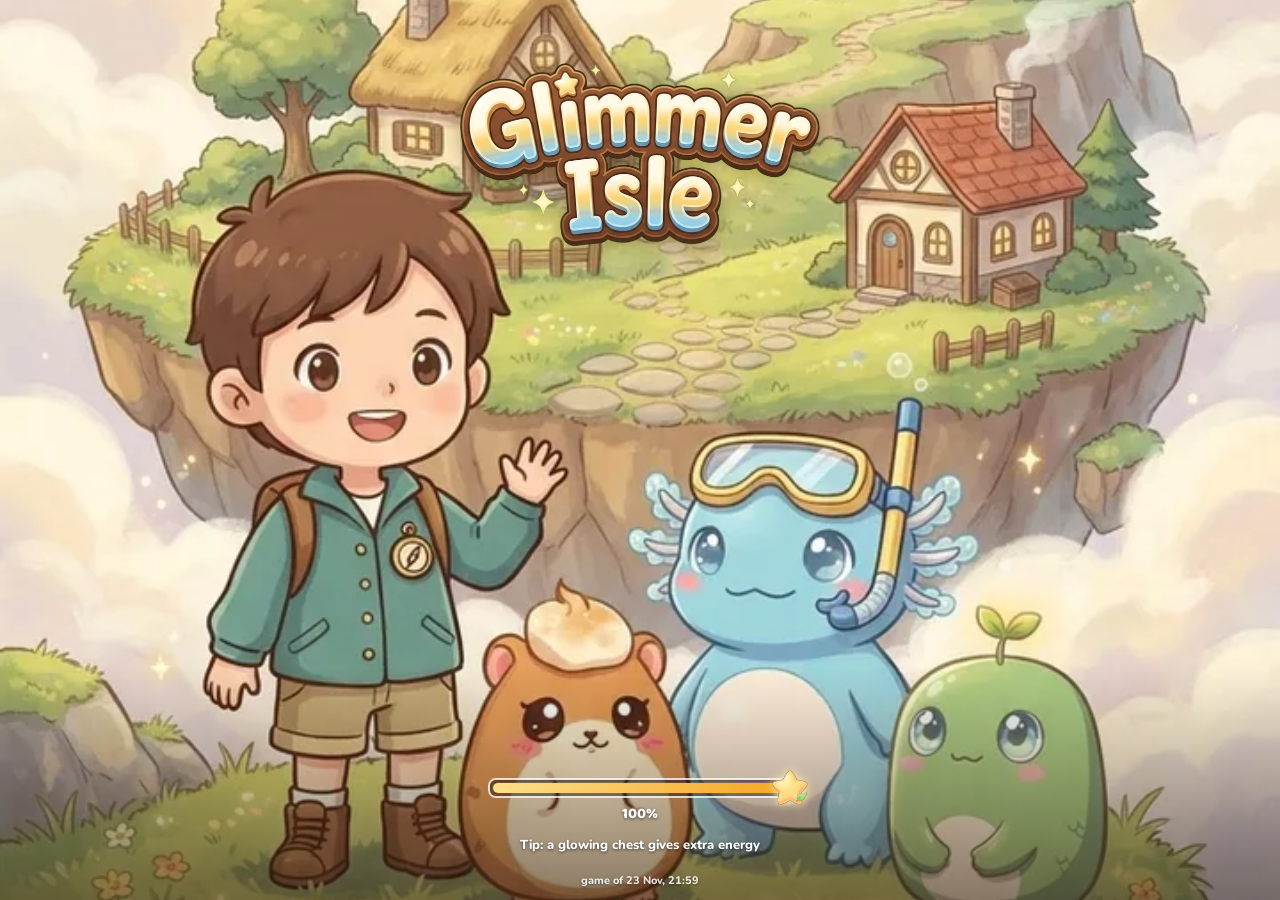
==== commit 14cfc347: "Game update 1795471190" ====
--- a/game-lite.html
+++ b/game-lite.html
@@ -2,7 +2,7 @@
 <html lang="en">
 <head>
 <meta charset="utf-8">
-<script>window.GAME_BUILD = 1795470723;</script>
+<script>window.GAME_BUILD = 1795471190;</script>
 <meta name="viewport" content="width=device-width, initial-scale=1, maximum-scale=1, user-scalable=no, viewport-fit=cover">
 <script src="art.js"></script>
 </head>
